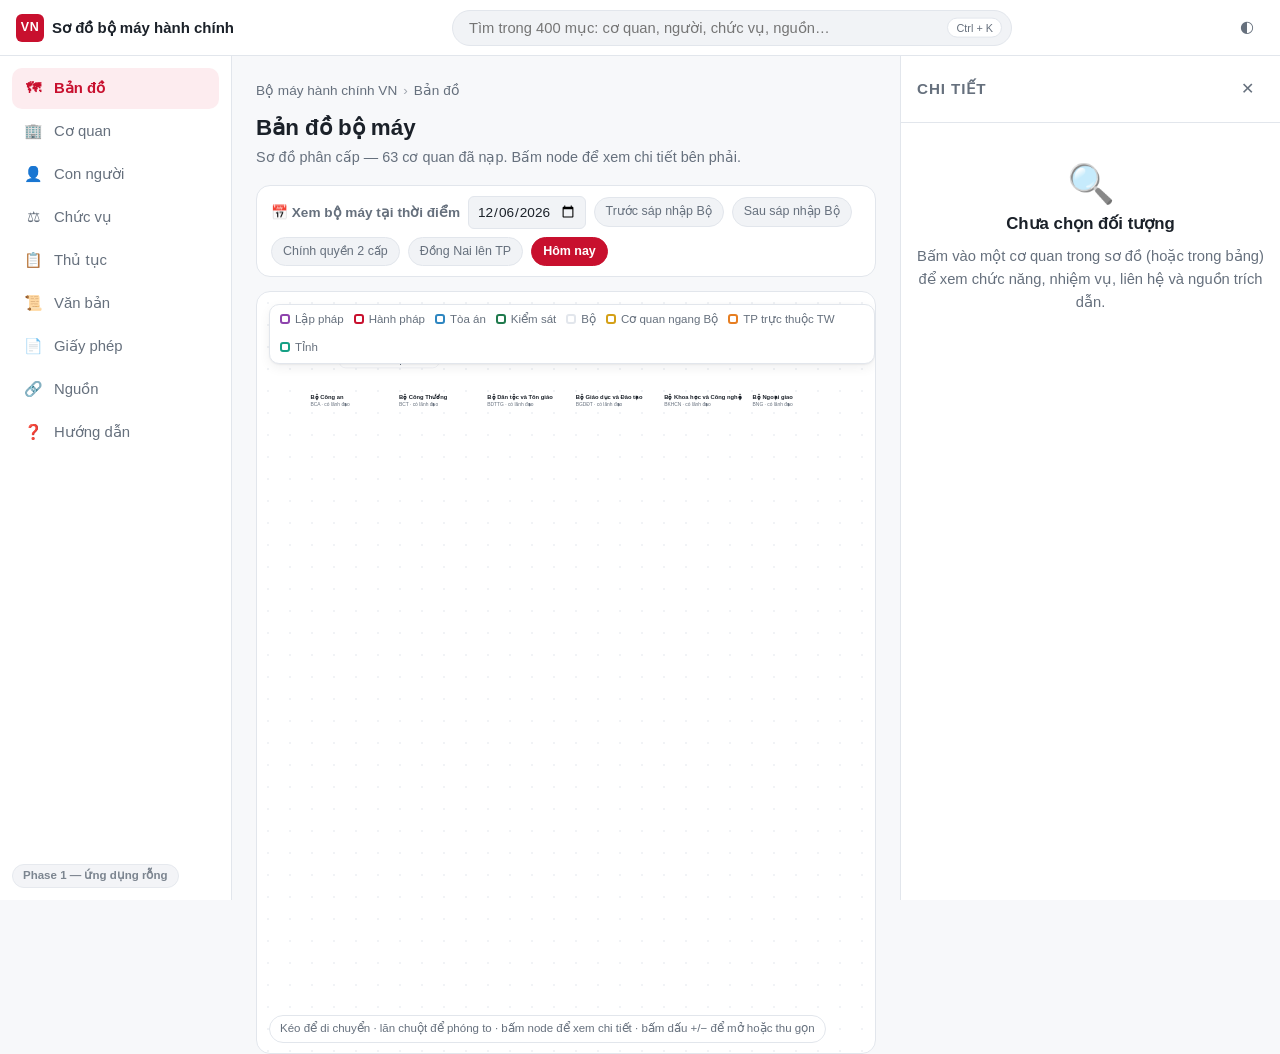
==== publish/bo-may-hanh-chinh-viet-nam.html @ 26a0232d "Sua loi async init() lam app khong chay tu Phase 5; them tools/build-single-file.py va ban xuat ban " ====
<!DOCTYPE html>
<html lang="vi" data-theme="light">
<head>
<meta charset="UTF-8">
<meta name="viewport" content="width=device-width, initial-scale=1">
<title>Bộ máy hành chính Việt Nam</title>
<meta name="description" content="giúp người xem hiểu cấu trúc và các đơn vị của bộ máy chính quyền Việt Nam">
<style>
/* css/main.css */
/* main.css — token, reset, typography */
:root{
  --c-bg:#f7f8fa; --c-surface:#ffffff; --c-surface-2:#f1f3f6;
  --c-border:#e2e6ec; --c-text:#1b2129; --c-text-muted:#66707d;
  --c-accent:#c8102e; --c-accent-soft:#fdecef; --c-gold:#d4a017;
  --c-ok:#1f7a4d; --c-warn:#b7791f; --c-err:#c0392b;
  --r-sm:6px; --r-md:10px; --r-lg:14px;
  --sp-1:4px; --sp-2:8px; --sp-3:12px; --sp-4:16px; --sp-5:24px; --sp-6:32px;
  --shadow:0 1px 2px rgba(16,24,40,.06),0 4px 12px rgba(16,24,40,.06);
  --font:"Segoe UI",Roboto,"Helvetica Neue",Arial,sans-serif;
  --h-header:56px; --w-nav:232px; --w-detail:380px;
}
[data-theme="dark"]{
  --c-bg:#11151a; --c-surface:#171c23; --c-surface-2:#1f262f;
  --c-border:#2a323d; --c-text:#e6eaf0; --c-text-muted:#93a0b0;
  --c-accent:#ff5a72; --c-accent-soft:#2a1a20;
  --shadow:0 1px 2px rgba(0,0,0,.4),0 4px 14px rgba(0,0,0,.35);
}
*,*::before,*::after{box-sizing:border-box}
html,body{height:100%}
body{margin:0;background:var(--c-bg);color:var(--c-text);font-family:var(--font);font-size:15px;line-height:1.55;-webkit-font-smoothing:antialiased}
h1,h2,h3,h4{margin:0 0 var(--sp-3);line-height:1.3;font-weight:650}
h1{font-size:1.4rem} h2{font-size:1.15rem} h3{font-size:1rem}
p{margin:0 0 var(--sp-3)}
a{color:var(--c-accent);text-decoration:none}
a:hover{text-decoration:underline}
button{font:inherit;color:inherit;cursor:pointer}
code,kbd{font-family:ui-monospace,"Cascadia Code",Consolas,monospace;font-size:.88em;background:var(--c-surface-2);padding:1px 5px;border-radius:var(--r-sm)}
:focus-visible{outline:2px solid var(--c-accent);outline-offset:2px}
::-webkit-scrollbar{width:10px;height:10px}
::-webkit-scrollbar-thumb{background:var(--c-border);border-radius:8px}

/* css/layout.css */
/* layout.css — khung 3 vùng */
#app-header{
  position:sticky;top:0;z-index:40;height:var(--h-header);
  display:flex;align-items:center;gap:var(--sp-3);padding:0 var(--sp-4);
  background:var(--c-surface);border-bottom:1px solid var(--c-border);
}
.brand{display:flex;align-items:center;gap:var(--sp-2);font-weight:700;white-space:nowrap}
.brand-mark{display:grid;place-items:center;width:28px;height:28px;border-radius:var(--r-sm);background:var(--c-accent);color:#fff;font-size:.78rem;letter-spacing:.5px}
.search-box{position:relative;flex:1;max-width:560px;margin:0 auto}
.search-box input{
  width:100%;height:36px;padding:0 64px 0 var(--sp-4);
  background:var(--c-surface-2);border:1px solid var(--c-border);border-radius:999px;
  color:var(--c-text);font:inherit;font-size:.92rem;
}
.search-box input:disabled{cursor:not-allowed;opacity:.75}
.search-hint{position:absolute;right:10px;top:50%;transform:translateY(-50%);font-size:.68rem;color:var(--c-text-muted);background:var(--c-surface);border:1px solid var(--c-border);border-radius:999px;padding:1px 8px}
#app-body{display:flex;min-height:calc(100vh - var(--h-header))}
#main-nav{
  width:var(--w-nav);flex:0 0 var(--w-nav);display:flex;flex-direction:column;gap:2px;
  padding:var(--sp-3);background:var(--c-surface);border-right:1px solid var(--c-border);
  position:sticky;top:var(--h-header);height:calc(100vh - var(--h-header));overflow:auto;
}
.nav-item{
  display:flex;align-items:center;gap:var(--sp-3);width:100%;padding:9px var(--sp-3);
  background:none;border:0;border-radius:var(--r-md);text-align:left;font-size:.93rem;color:var(--c-text-muted);
}
.nav-item:hover{background:var(--c-surface-2);color:var(--c-text)}
.nav-item.is-active{background:var(--c-accent-soft);color:var(--c-accent);font-weight:600}
.nav-ico{width:18px;text-align:center}
.nav-footer{margin-top:auto;padding-top:var(--sp-4)}
#app{flex:1;min-width:0;padding:var(--sp-5);display:flex;flex-direction:column}
.view-root{flex:1;min-height:0}
.detail-panel{
  width:var(--w-detail);flex:0 0 var(--w-detail);background:var(--c-surface);
  border-left:1px solid var(--c-border);position:sticky;top:var(--h-header);
  height:calc(100vh - var(--h-header));display:flex;flex-direction:column;
}
.panel-head{display:flex;align-items:center;justify-content:space-between;padding:var(--sp-4);border-bottom:1px solid var(--c-border)}
.panel-title{margin:0;font-size:.95rem;text-transform:uppercase;letter-spacing:.06em;color:var(--c-text-muted)}
.panel-body{flex:1;overflow:auto;padding:var(--sp-4)}
.detail-panel.is-hidden{display:none}

/* css/components.css */
/* components.css */
.icon-btn{display:grid;place-items:center;width:34px;height:34px;background:none;border:1px solid transparent;border-radius:var(--r-md);color:var(--c-text-muted);font-size:1rem}
.icon-btn:hover{background:var(--c-surface-2);color:var(--c-text)}
.breadcrumbs{min-height:20px;margin-bottom:var(--sp-3);font-size:.85rem;color:var(--c-text-muted)}
.breadcrumbs span+span::before{content:"›";margin:0 6px;opacity:.6}
.card{background:var(--c-surface);border:1px solid var(--c-border);border-radius:var(--r-lg);box-shadow:var(--shadow)}
.view-head{margin-bottom:var(--sp-4)}
.view-head h1{margin-bottom:4px}
.view-head .sub{color:var(--c-text-muted);font-size:.9rem;margin:0}
.empty-state{
  display:flex;flex-direction:column;align-items:center;justify-content:center;text-align:center;
  gap:var(--sp-2);min-height:340px;padding:var(--sp-6);
  background:var(--c-surface);border:1px dashed var(--c-border);border-radius:var(--r-lg);
}
.empty-ico{font-size:2.4rem;line-height:1;opacity:.75}
.empty-title{font-weight:650;font-size:1.05rem}
.empty-desc{max-width:52ch;color:var(--c-text-muted);font-size:.92rem;margin:0}
.empty-meta{margin-top:var(--sp-2);display:flex;gap:var(--sp-2);flex-wrap:wrap;justify-content:center}
.badge{display:inline-block;padding:2px 10px;border-radius:999px;font-size:.72rem;font-weight:600;border:1px solid var(--c-border);background:var(--c-surface-2);color:var(--c-text-muted)}
.badge-accent{background:var(--c-accent-soft);border-color:transparent;color:var(--c-accent)}
.badge-muted{opacity:.85}
.prose{max-width:76ch}
.prose h2{margin-top:var(--sp-5)}
.prose ul,.prose ol{margin:0 0 var(--sp-3);padding-left:1.25rem}
.prose li{margin-bottom:4px}
.toast-root{position:fixed;right:16px;bottom:16px;z-index:60;display:flex;flex-direction:column;gap:8px}
.toast{padding:10px 14px;background:var(--c-surface);border:1px solid var(--c-border);border-radius:var(--r-md);box-shadow:var(--shadow);font-size:.88rem}
#modal-root:empty{display:none}
.notice{padding:12px 16px;margin-bottom:16px;border-radius:var(--r-md);font-size:.9rem;border:1px solid var(--c-border);background:var(--c-surface)}
.notice-warn{border-color:var(--c-warn);background:var(--c-accent-soft)}
.table-wrap{overflow:auto}
.data-table{width:100%;border-collapse:collapse;font-size:.88rem}
.data-table th{position:sticky;top:0;background:var(--c-surface-2);text-align:left;font-weight:650;padding:10px 12px;border-bottom:1px solid var(--c-border);white-space:nowrap}
.data-table td{padding:10px 12px;border-bottom:1px solid var(--c-border);vertical-align:top}
.data-table tr:last-child td{border-bottom:0}
.data-table tr:hover td{background:var(--c-surface-2)}
.muted-note{color:var(--c-text-muted);font-size:.82rem}
.d-title{font-size:1.02rem;margin-bottom:8px}
.d-badges{display:flex;gap:6px;flex-wrap:wrap;margin-bottom:14px}
.panel-body h4{margin:18px 0 6px;font-size:.76rem;text-transform:uppercase;letter-spacing:.06em;color:var(--c-text-muted)}
.panel-body ul,.panel-body ol{margin:0;padding-left:1.15rem;font-size:.88rem}
.panel-body li{margin-bottom:5px}
.kv{display:flex;gap:10px;padding:5px 0;border-bottom:1px dashed var(--c-border);font-size:.86rem}
.kv .k{flex:0 0 92px;color:var(--c-text-muted)}
.kv .v{flex:1;word-break:break-word}
.src-list li{margin-bottom:9px}
.row-link{cursor:pointer}
.data-table tr.row-link:hover td{background:var(--c-accent-soft)}
.search-results{position:absolute;left:0;right:0;top:calc(100% + 8px);z-index:50;max-height:66vh;overflow:auto;
  background:var(--c-surface);border:1px solid var(--c-border);border-radius:var(--r-lg);box-shadow:var(--shadow);padding:6px}
.sr-group+.sr-group{border-top:1px solid var(--c-border);margin-top:6px;padding-top:6px}
.sr-head{padding:6px 12px 4px;font-size:.7rem;text-transform:uppercase;letter-spacing:.06em;color:var(--c-text-muted);font-weight:700}
.sr-item{display:flex;flex-direction:column;gap:1px;width:100%;padding:7px 12px;background:none;border:0;border-radius:var(--r-md);text-align:left}
.sr-item:hover,.sr-item:focus-visible{background:var(--c-accent-soft)}
.sr-label{font-size:.9rem;font-weight:600}
.sr-sub{font-size:.76rem;color:var(--c-text-muted)}
.sr-empty{padding:16px;font-size:.88rem;color:var(--c-text-muted)}
.panel-body strong[data-entity]{cursor:pointer;border-bottom:1px dotted var(--c-accent)}
.panel-body strong[data-entity]:hover{color:var(--c-accent)}
.wf{list-style:none;margin:0;padding:0;position:relative}
.wf-step{position:relative;padding:0 0 14px 26px;border-left:2px solid var(--c-border);margin-left:6px}
.wf-step:last-child{border-left-color:transparent;padding-bottom:0}
.wf-step::before{content:"";position:absolute;left:-7px;top:3px;width:12px;height:12px;border-radius:50%;
  background:var(--c-surface);border:2px solid var(--c-accent)}
.wf-name{font-weight:650;font-size:.9rem}
.wf-desc{font-size:.84rem;margin-top:3px}
.badge.rel-ok{background:#e6f4ec;border-color:#bfe0cd;color:#1f7a4d}
.badge.rel-mid{background:#fdf3e2;border-color:#f0dcb4;color:#b7791f}
.badge.rel-bad{background:#fdecef;border-color:#f6cdd5;color:#c0392b}
[data-theme="dark"] .badge.rel-ok{background:#14301f;border-color:#1f7a4d;color:#7fd3a6}
[data-theme="dark"] .badge.rel-mid{background:#332612;border-color:#b7791f;color:#e8c07d}
[data-theme="dark"] .badge.rel-bad{background:#331a1f;border-color:#c0392b;color:#f19aa7}
.timebar{display:flex;align-items:center;gap:8px;flex-wrap:wrap;padding:10px 14px;margin-bottom:14px;
  background:var(--c-surface);border:1px solid var(--c-border);border-radius:var(--r-lg);font-size:.85rem}
.timebar.is-past{border-color:var(--c-warn);background:var(--c-accent-soft)}
.tb-label{font-weight:650;color:var(--c-text-muted)}
.timebar input[type=date]{font:inherit;padding:4px 8px;border:1px solid var(--c-border);border-radius:var(--r-sm);
  background:var(--c-surface-2);color:var(--c-text)}
.tb-chip{padding:4px 11px;border:1px solid var(--c-border);border-radius:999px;background:var(--c-surface-2);font-size:.78rem;color:var(--c-text-muted)}
.tb-chip:hover{border-color:var(--c-accent);color:var(--c-accent)}
.tb-chip.is-on{background:var(--c-accent);border-color:var(--c-accent);color:#fff;font-weight:600}
.tb-warn{font-size:.78rem;color:var(--c-warn);font-weight:600}

/* css/graph.css */
/* graph.css — placeholder Phase 3 */
.graph-canvas{position:relative;width:100%;height:100%;min-height:420px;border-radius:var(--r-lg);
  background:var(--c-surface);border:1px solid var(--c-border);overflow:hidden}
.graph-canvas::before{content:"";position:absolute;inset:0;opacity:.5;
  background-image:radial-gradient(var(--c-border) 1px,transparent 1px);background-size:22px 22px}
.graph-toolbar{position:absolute;right:12px;top:12px;z-index:2;display:flex;gap:6px;
  padding:4px;background:var(--c-surface);border:1px solid var(--c-border);border-radius:var(--r-md);box-shadow:var(--shadow)}
.graph-node{position:absolute;padding:6px 12px;border-radius:999px;font-size:.8rem;
  background:var(--c-surface-2);border:1px solid var(--c-border);color:var(--c-text-muted)}
.graph-canvas{display:flex;flex-direction:column}
.graph-svg{position:absolute;inset:0;width:100%;height:100%;cursor:grab;touch-action:none}
.graph-svg.is-dragging{cursor:grabbing}
.graph-edge{fill:none;stroke:var(--c-border);stroke-width:1.6}
.graph-node-g{cursor:pointer}
.graph-node-g .node-box{fill:var(--c-surface);stroke:var(--c-border);stroke-width:1.4;filter:drop-shadow(0 1px 2px rgba(16,24,40,.08))}
.graph-node-g:hover .node-box{stroke:var(--c-accent)}
.graph-node-g.is-selected .node-box{stroke:var(--c-accent);stroke-width:2.4;fill:var(--c-accent-soft)}
.graph-node-g .node-label{font-size:12.5px;font-weight:650;fill:var(--c-text)}
.graph-node-g .node-sub{font-size:10.5px;fill:var(--c-text-muted)}
.graph-node-g .node-box{stroke-dasharray:none}
.n-legislature .node-box{border:0;stroke:#8e44ad}
.n-government .node-box{stroke:#c8102e}
.n-court .node-box{stroke:#2e86c1}
.n-procuracy .node-box{stroke:#1f7a4d}
.n-ministry .node-box{stroke:var(--c-border)}
.n-agency .node-box{stroke:#d4a017}
.node-toggle{cursor:pointer}
.node-toggle .toggle-bg{fill:var(--c-surface-2);stroke:var(--c-border)}
.node-toggle .toggle-tx{font-size:13px;fill:var(--c-text-muted)}
.graph-legend{position:absolute;left:12px;top:12px;z-index:2;display:flex;flex-wrap:wrap;gap:10px;padding:6px 10px;
  background:var(--c-surface);border:1px solid var(--c-border);border-radius:var(--r-md);font-size:.72rem;color:var(--c-text-muted);box-shadow:var(--shadow)}
.graph-legend i{display:inline-block;width:10px;height:10px;margin-right:5px;border-radius:3px;border:2px solid var(--c-border);vertical-align:-1px}
.graph-legend .n-legislature{border-color:#8e44ad}.graph-legend .n-government{border-color:#c8102e}
.graph-legend .n-court{border-color:#2e86c1}.graph-legend .n-procuracy{border-color:#1f7a4d}
.graph-legend .n-agency{border-color:#d4a017}
.graph-hint{position:absolute;left:12px;bottom:10px;z-index:2;font-size:.72rem;color:var(--c-text-muted);background:var(--c-surface);padding:4px 10px;border-radius:999px;border:1px solid var(--c-border)}
.graph-pager .pager-bg{fill:var(--c-surface);stroke:var(--c-border)}
.graph-pager .pager-label{font-size:11px;fill:var(--c-text-muted);font-weight:600}
.graph-pager .pager-btn{cursor:pointer}
.graph-pager .pager-btn text{font-size:15px;fill:var(--c-accent);font-weight:700}
.graph-pager .pager-hit{fill:transparent}
.graph-pager .pager-btn:hover .pager-hit{fill:var(--c-accent-soft)}
.graph-pager .pager-btn.is-disabled{cursor:default;opacity:.3}
.graph-pager .pager-btn.is-disabled:hover .pager-hit{fill:transparent}
.n-municipality .node-box{stroke:#e67e22}
.n-province .node-box{stroke:#16a085}
.graph-legend .n-municipality{border-color:#e67e22}
.graph-legend .n-province{border-color:#16a085}

/* css/responsive.css */
/* responsive.css */
@media (max-width:1180px){
  :root{--w-detail:320px}
}
@media (max-width:980px){
  #app-body{flex-direction:column}
  #main-nav{position:fixed;left:0;top:var(--h-header);height:calc(100vh - var(--h-header));z-index:35;
    transform:translateX(-100%);transition:transform .2s ease;box-shadow:var(--shadow)}
  #main-nav.is-open{transform:none}
  .detail-panel{position:static;width:100%;flex:1 1 auto;height:auto;border-left:0;border-top:1px solid var(--c-border)}
  #nav-toggle{display:grid}
}
@media (min-width:981px){ #nav-toggle{display:none} }
@media (max-width:640px){
  body{font-size:14px}
  #app{padding:var(--sp-4) var(--sp-4) var(--sp-5)}
  .brand-text{display:none}
  .search-hint{display:none}
}

</style>
</head>
<body>

<header id="app-header">
  <button id="nav-toggle" class="icon-btn" aria-label="Mở menu">☰</button>
  <div class="brand">
    <span class="brand-mark">VN</span>
    <span class="brand-text">Sơ đồ bộ máy hành chính</span>
  </div>
  <div class="search-box">
    <input id="global-search" type="search" placeholder="Tìm cơ quan, người, chức vụ, thủ tục, văn bản…" autocomplete="off" disabled>
    <span class="search-hint">Phase 5</span>
    <div id="search-results" class="search-results" hidden></div>
  </div>
  <button id="theme-toggle" class="icon-btn" aria-label="Đổi giao diện sáng/tối">◐</button>
</header>

<div id="app-body">

  <nav id="main-nav" aria-label="Điều hướng chính">
    <button class="nav-item is-active" data-view="map"><span class="nav-ico">🗺</span> Bản đồ</button>
    <button class="nav-item" data-view="organizations"><span class="nav-ico">🏢</span> Cơ quan</button>
    <button class="nav-item" data-view="people"><span class="nav-ico">👤</span> Con người</button>
    <button class="nav-item" data-view="positions"><span class="nav-ico">⚖</span> Chức vụ</button>
    <button class="nav-item" data-view="procedures"><span class="nav-ico">📋</span> Thủ tục</button>
    <button class="nav-item" data-view="documents"><span class="nav-ico">📜</span> Văn bản</button>
    <button class="nav-item" data-view="licenses"><span class="nav-ico">📄</span> Giấy phép</button>
    <button class="nav-item" data-view="sources"><span class="nav-ico">🔗</span> Nguồn</button>
    <button class="nav-item" data-view="help"><span class="nav-ico">❓</span> Hướng dẫn</button>
    <div class="nav-footer">
      <span class="badge badge-muted">Phase 1 — ứng dụng rỗng</span>
    </div>
  </nav>

  <main id="app">
    <div id="breadcrumbs" class="breadcrumbs"></div>
    <section id="view-root" class="view-root" aria-live="polite"></section>
  </main>

  <aside id="detail-panel" class="detail-panel is-empty">
    <div class="panel-head">
      <h2 class="panel-title">Chi tiết</h2>
      <button id="detail-close" class="icon-btn" aria-label="Đóng">✕</button>
    </div>
    <div id="detail-body" class="panel-body"></div>
  </aside>

</div>

<div id="modal-root"></div>
<div id="toast-root" class="toast-root"></div>


<div style="text-align:center;font-family:'Inter',sans-serif;font-size:0.7rem;color:var(--c-text-muted);padding:18px 10px 26px;letter-spacing:0.03em;">haphanhp — Tổng hợp · Tháng 9, 2026</div>
<script>
window.__VNADMIN_DATA__ = {"organizations":[{"id":"org-quochoi-vn","type":"legislature","name":{"vi":"Quốc hội nước Cộng hòa xã hội chủ nghĩa Việt Nam","en":""},"short_name":"Quốc hội","status":"active","jurisdiction":"national","parent_id":null,"contact":{"address":"Nhà Quốc hội, số 1 đường Độc Lập, phường Điện Biên (Ba Đình), Hà Nội","phone":[],"email":[],"website":["https://quochoi.vn"]},"leadership":[{"position_id":"position-chu-tich-quoc-hoi","person_id":"person-tran-thanh-man"}],"functions":["Cơ quan đại biểu cao nhất của Nhân dân, cơ quan quyền lực nhà nước cao nhất","Thực hiện quyền lập hiến, lập pháp","Quyết định các vấn đề quan trọng của đất nước","Giám sát tối cao hoạt động của Nhà nước"],"powers":[],"responsibilities":[],"units":[],"procedures":[],"documents":["doc-hien-phap-2013"],"source_ids":["source-001","source-006"],"effective_from":null,"effective_to":null,"last_verified":"2026-09-18","notes":"SĐT/email cấp toàn cơ quan CHƯA XÁC MINH — chỉ tìm được số của từng vụ/đơn vị (Vụ Thông tin 080.46528, Thư viện Quốc hội 080.41947...), không dùng làm liên hệ đại diện. ⚠️ Không dùng số 080.43162 / địa chỉ 16 Lê Hồng Phong (footer Báo Điện tử Chính phủ)."},{"id":"org-vpctn-vn","type":"agency","name":{"vi":"Văn phòng Chủ tịch nước","en":""},"short_name":"VPCTN","status":"active","jurisdiction":"national","parent_id":null,"contact":{"address":"Số 12 Ngô Quyền, phường Hoàn Kiếm, Hà Nội (khuôn viên Bắc Bộ Phủ; mặt còn lại là số 2 Lê Thạch)","phone":["080.43176"],"email":["vanphongctnvn@gmail.com"],"website":["https://vpctn.gov.vn","https://president.gov.vn"],"fax":"0437335256"},"leadership":[{"position_id":"position-chu-tich-nuoc","person_id":"person-luong-cuong"}],"functions":["Cơ quan giúp việc của Chủ tịch nước"],"powers":[],"responsibilities":[],"units":[],"procedures":[],"documents":[],"source_ids":["source-002","source-007","source-011","source-012"],"effective_from":null,"effective_to":null,"last_verified":"2026-09-18","notes":"Trụ sở hiện tại có hiệu lực từ 23/3/2026 theo Thông báo 270/TB-VPCTN; trước đó (đến 22/3/2026) tại 1A/1B Hoàng Hoa Thám, phường Ba Đình. Địa chỉ '2 Hùng Vương' từng xuất hiện là dữ liệu cũ/nhầm — không dùng. Email dùng domain @gmail.com nhưng được niêm yết chính chủ."},{"id":"org-chinhphu-vn","type":"government","name":{"vi":"Chính phủ nước Cộng hòa xã hội chủ nghĩa Việt Nam","en":""},"short_name":"Chính phủ","status":"active","jurisdiction":"national","parent_id":null,"contact":{"address":"Số 01 Hoàng Hoa Thám, Ba Đình, Hà Nội","phone":["080.43100","080.43569"],"email":["vpcp@chinhphu.vn"],"website":["https://chinhphu.vn"],"fax":"080.44130"},"leadership":[],"functions":["Cơ quan hành chính nhà nước cao nhất, thực hiện quyền hành pháp","Thống nhất quản lý kinh tế, văn hóa, xã hội, quốc phòng, an ninh, đối ngoại","Tổ chức thi hành Hiến pháp, luật, nghị quyết của Quốc hội"],"powers":[],"responsibilities":[],"units":[],"procedures":[],"documents":["doc-hien-phap-2013"],"source_ids":["source-003"],"effective_from":null,"effective_to":null,"last_verified":"2026-09-18","notes":"Chịu trách nhiệm trước Quốc hội. Thiết chế hợp hiến (Điều 94–96 Hiến pháp 2013) — KHÁC với 'Văn phòng Chính phủ' (org-vpcp-vn, cơ quan ngang Bộ), dù dùng chung địa chỉ/SĐT/email. Fax: 080.44130."},{"id":"org-tandtc-vn","type":"court","name":{"vi":"Tòa án nhân dân tối cao","en":""},"short_name":"TANDTC","status":"active","jurisdiction":"national","parent_id":null,"contact":{"address":"Số 01 Phạm Văn Bạch, phường Cầu Giấy, Hà Nội","phone":[],"email":[],"website":["https://toaan.gov.vn"]},"leadership":[{"position_id":"position-chanh-an-tandtc","person_id":"person-nguyen-van-quang"}],"functions":["Cơ quan xét xử cao nhất, thực hiện quyền tư pháp","Giám đốc thẩm, tái thẩm bản án/quyết định đã có hiệu lực của tòa án cấp dưới","Hướng dẫn áp dụng thống nhất pháp luật trong xét xử"],"powers":[],"responsibilities":[],"units":[],"procedures":[],"documents":[],"source_ids":["source-004","source-009"],"effective_from":null,"effective_to":null,"last_verified":"2026-09-18","notes":"Trụ sở chuyển đến từ 13/7/2026; trước đó tại 262 Đội Cấn, Ngọc Hà, Hà Nội. SĐT/email CHƯA XÁC MINH — toaan.gov.vn render bằng JavaScript, công cụ tra cứu tự động không đọc được."},{"id":"org-vksndtc-vn","type":"procuracy","name":{"vi":"Viện kiểm sát nhân dân tối cao","en":""},"short_name":"VKSNDTC","status":"active","jurisdiction":"national","parent_id":null,"contact":{"address":"Số 9 Phạm Văn Bạch, phường Cầu Giấy, Hà Nội","phone":["024.38255058"],"email":[],"website":["https://vksndtc.gov.vn"],"fax":"024.38255400"},"leadership":[{"position_id":"position-vien-truong-vksndtc","person_id":"person-nguyen-huy-tien"}],"functions":["Thực hành quyền công tố","Kiểm sát hoạt động tư pháp","Bảo đảm pháp luật được chấp hành nghiêm chỉnh, thống nhất trong điều tra, truy tố, xét xử, thi hành án"],"powers":[],"responsibilities":[],"units":[],"procedures":[],"documents":[],"source_ids":["source-005","source-010"],"effective_from":null,"effective_to":null,"last_verified":"2026-09-18","notes":"Không chuyển trụ sở — chỉ đổi tên phường (Yên Hòa, quận Cầu Giấy → phường Cầu Giấy) theo sáp nhập 2025. Email CHƯA XÁC MINH (2 lần tra tự động đều không xác nhận trực quan được trangtinvkstc@vks.gov.vn). Fax: 024.38255400."},{"id":"org-bo-quoc-phong","type":"ministry","name":{"vi":"Bộ Quốc phòng","en":""},"short_name":"BQP","status":"active","jurisdiction":"national","parent_id":"org-chinhphu-vn","contact":{"address":"Số 1 (một số nguồn ghi 1B) Nguyễn Tri Phương, Ba Đình, Hà Nội","phone":["069.553215"],"email":["info@mod.gov.vn"],"website":["https://mod.gov.vn"]},"leadership":[{"position_id":"position-bo-truong-bo-quoc-phong","person_id":"person-phan-van-giang"}],"functions":["Quản lý nhà nước về quốc phòng","Xây dựng nền quốc phòng toàn dân","Chỉ huy Quân đội nhân dân Việt Nam và dân quân tự vệ","Bảo vệ độc lập, chủ quyền, toàn vẹn lãnh thổ"],"powers":[],"responsibilities":[],"units":[],"procedures":[],"documents":[],"source_ids":["source-101","source-102"],"effective_from":null,"effective_to":null,"last_verified":"2026-09-18","notes":"Số nhà lệch nhẹ giữa 2 nguồn (1 vs 1B) — không phải xung đột nghiêm trọng. Alias website: bqp.vn, dichvucong.mod.gov.vn."},{"id":"org-bo-cong-an","type":"ministry","name":{"vi":"Bộ Công an","en":""},"short_name":"BCA","status":"active","jurisdiction":"national","parent_id":"org-chinhphu-vn","contact":{"address":"Số 96 Nguyễn Du, phường Cửa Nam, Hà Nội","phone":["069.233647"],"email":["bandoc@mps.gov.vn"],"website":["https://mps.gov.vn","https://bocongan.gov.vn"]},"leadership":[{"position_id":"position-bo-truong-bo-cong-an","person_id":"person-luong-tam-quang"}],"functions":["Quản lý nhà nước về an ninh quốc gia, trật tự an toàn xã hội","Đấu tranh phòng chống tội phạm","Quản lý xuất nhập cảnh, cư trú, phòng cháy chữa cháy"],"powers":[],"responsibilities":[],"units":[],"procedures":[],"documents":["doc-tt-12-2025-ttbca"],"source_ids":["source-103","source-104","source-105"],"effective_from":null,"effective_to":null,"last_verified":"2026-09-18","notes":"Trụ sở mới khánh thành 16/8/2025, thay trụ sở cũ 44 Yết Kiêu (chinhphu.vn chưa cập nhật). SĐT nguồn phụ ghi 069.2341165 — ưu tiên số chính chủ mps.gov.vn."},{"id":"org-bo-ngoai-giao","type":"ministry","name":{"vi":"Bộ Ngoại giao","en":""},"short_name":"BNG","status":"active","jurisdiction":"national","parent_id":"org-chinhphu-vn","contact":{"address":"Số 01 Tôn Thất Đàm, Ba Đình, Hà Nội","phone":["024.37992000"],"email":[],"website":["https://mofa.gov.vn"],"fax":"024.37992682"},"leadership":[{"position_id":"position-bo-truong-bo-ngoai-giao","person_id":"person-le-hoai-trung"}],"functions":["Quản lý nhà nước về đối ngoại, ngoại giao","Biên giới lãnh thổ, điều ước quốc tế","Công tác lãnh sự và bảo hộ công dân","Quản lý cơ quan đại diện Việt Nam ở nước ngoài"],"powers":[],"responsibilities":[],"units":[],"procedures":[],"documents":[],"source_ids":["source-106","source-107"],"effective_from":null,"effective_to":null,"last_verified":"2026-09-18","notes":"KHÔNG có email chung toàn cơ quan — chỉ có email bộ phận: bantinbaochi@mofa.gov.vn, banbientap@mofa.gov.vn, ttll.mfa@mofa.gov.vn."},{"id":"org-bo-noi-vu","type":"ministry","name":{"vi":"Bộ Nội vụ","en":""},"short_name":"BNV","status":"active","jurisdiction":"national","parent_id":"org-chinhphu-vn","contact":{"address":"Số 8 Tôn Thất Thuyết, phường Cầu Giấy, Hà Nội","phone":["024.62821016"],"email":[],"website":["https://moha.gov.vn"]},"leadership":[{"position_id":"position-bo-truong-bo-noi-vu","person_id":"person-nguyen-tien-hai"}],"functions":["Quản lý nhà nước về tổ chức hành chính, công vụ - công chức, chính quyền địa phương, thi đua khen thưởng","Từ 01/3/2025 nhận thêm lao động, việc làm, tiền lương, BHXH, người có công, bình đẳng giới (từ Bộ LĐ-TB&XH cũ, đã giải thể)"],"powers":[],"responsibilities":[],"units":[],"procedures":[],"documents":["doc-nq-176-2025-qh15"],"source_ids":["source-108","source-109","source-410"],"effective_from":"2025-03-01","effective_to":null,"last_verified":"2026-09-18","notes":"Tên phường lệch giữa 2 nguồn (Nam Từ Liêm vs Cầu Giấy) — nghi do đổi tên đơn vị hành chính 2025, chưa chốt 100%. Email websitemaster@moha.gov.vn là email quản trị website, KHÔNG phải liên hệ chung — không dùng."},{"id":"org-bo-tu-phap","type":"ministry","name":{"vi":"Bộ Tư pháp","en":""},"short_name":"BTP","status":"active","jurisdiction":"national","parent_id":"org-chinhphu-vn","contact":{"address":"Số 60 Trần Phú, Ba Đình, Hà Nội","phone":["024.62739321"],"email":[],"website":["https://moj.gov.vn"],"fax":"024.62739359"},"leadership":[{"position_id":"position-bo-truong-bo-tu-phap","person_id":"person-hoang-thanh-tung"}],"functions":["Quản lý nhà nước về xây dựng và thi hành pháp luật","Phổ biến, giáo dục pháp luật","Thi hành án dân sự","Hộ tịch, quốc tịch, luật sư, công chứng, đăng ký giao dịch bảo đảm, bồi thường nhà nước"],"powers":[],"responsibilities":[],"units":[],"procedures":[],"documents":["doc-nq-17-2026-qh16"],"source_ids":["source-110","source-111"],"effective_from":null,"effective_to":null,"last_verified":"2026-09-18","notes":"024.62739321 là tổng đài toàn cơ quan (Fax 024.62739359); 024.62739718 + banbientap@moj.gov.vn là của Ban Biên tập Cổng TTĐT, không phải liên hệ chung."},{"id":"org-bo-tai-chinh","type":"ministry","name":{"vi":"Bộ Tài chính","en":""},"short_name":"BTC","status":"active","jurisdiction":"national","parent_id":"org-chinhphu-vn","contact":{"address":"Số 28 Trần Hưng Đạo, quận Hoàn Kiếm, Hà Nội","phone":["024.22202828","024.22202888"],"email":["support@mof.gov.vn"],"website":["https://mof.gov.vn"],"fax":"024.22208091"},"leadership":[{"position_id":"position-bo-truong-bo-tai-chinh","person_id":"person-ngo-van-tuan"}],"functions":["Quản lý nhà nước về ngân sách, thuế - hải quan - kho bạc, nợ công, tài sản công","Chứng khoán, bảo hiểm, giá, kế toán - kiểm toán, thống kê","Từ 01/3/2025 nhận thêm chiến lược - kế hoạch phát triển KT-XH, đầu tư công, xúc tiến đầu tư (từ Bộ Kế hoạch và Đầu tư cũ, đã giải thể)"],"powers":[],"responsibilities":[],"units":[],"procedures":[],"documents":["doc-nq-176-2025-qh15"],"source_ids":["source-112","source-410"],"effective_from":"2025-03-01","effective_to":null,"last_verified":"2026-09-18","notes":"⚠️ Không dùng số 080.43162 / 16 Lê Hồng Phong (footer Báo Điện tử Chính phủ)."},{"id":"org-bo-cong-thuong","type":"ministry","name":{"vi":"Bộ Công Thương","en":""},"short_name":"BCT","status":"active","jurisdiction":"national","parent_id":"org-chinhphu-vn","contact":{"address":"Số 23 Ngô Quyền, phường Cửa Nam, Hà Nội","phone":["024.22202222"],"email":["VPB@moit.gov.vn"],"website":["https://moit.gov.vn"]},"leadership":[{"position_id":"position-bo-truong-bo-cong-thuong","person_id":"person-le-manh-hung"}],"functions":["Quản lý nhà nước về công nghiệp và thương mại","Năng lượng (điện, dầu khí, than, năng lượng tái tạo), hóa chất, an toàn công nghiệp","Xuất nhập khẩu, thương mại trong nước và thương mại điện tử","Quản lý cạnh tranh, phòng vệ thương mại, hội nhập kinh tế quốc tế"],"powers":[],"responsibilities":[],"units":[],"procedures":[],"documents":[],"source_ids":["source-113","source-114"],"effective_from":null,"effective_to":null,"last_verified":"2026-09-18","notes":"SĐT/email trên là của Văn phòng Bộ. 0243.936.6400 / BaoCT@moit.gov.vn là của Báo Công Thương (đơn vị sự nghiệp trực thuộc) — không nhầm."},{"id":"org-bo-nong-nghiep-moi-truong","type":"ministry","name":{"vi":"Bộ Nông nghiệp và Môi trường","en":""},"short_name":"BNNMT","status":"active","jurisdiction":"national","parent_id":"org-chinhphu-vn","contact":{"address":"Số 10 Tôn Thất Thuyết, phường Cầu Giấy, Hà Nội","phone":["024.37956868"],"email":["portal@mae.gov.vn"],"website":["https://mae.gov.vn"],"fax":"024.38359221"},"leadership":[{"position_id":"position-bo-truong-bo-nong-nghiep-va-moi-truong","person_id":"person-trinh-viet-hung"}],"functions":["Quản lý nhà nước về nông nghiệp, lâm nghiệp, diêm nghiệp, thủy sản, thủy lợi, phòng chống thiên tai, phát triển nông thôn","Đất đai, tài nguyên nước, khoáng sản - địa chất, môi trường, khí tượng thủy văn, biến đổi khí hậu, đo đạc - bản đồ, viễn thám, biển và hải đảo","Nhiệm vụ giảm nghèo (tiếp nhận từ Bộ LĐ-TB&XH cũ)"],"powers":[],"responsibilities":[],"units":[],"procedures":[],"documents":["doc-nq-176-2025-qh15"],"source_ids":["source-115","source-116","source-410"],"effective_from":"2025-03-01","effective_to":null,"last_verified":"2026-09-18","notes":"Hợp nhất Bộ NN&PTNT + Bộ TN&MT (01/3/2025). Điểm tiếp công dân 79 Nguyễn Chí Thanh, phường Giảng Võ KHÔNG phải trụ sở chính."},{"id":"org-bo-xay-dung","type":"ministry","name":{"vi":"Bộ Xây dựng","en":""},"short_name":"BXD","status":"active","jurisdiction":"national","parent_id":"org-chinhphu-vn","contact":{"address":"Số 80B Trần Hưng Đạo, phường Cửa Nam, Hà Nội","phone":[],"email":[],"website":["https://moc.gov.vn"]},"leadership":[{"position_id":"position-bo-truong-bo-xay-dung","person_id":"person-tran-hong-minh"}],"functions":["Quản lý nhà nước về xây dựng, vật liệu xây dựng, nhà ở và công sở, kiến trúc, quy hoạch xây dựng đô thị/nông thôn, hạ tầng kỹ thuật đô thị","Giao thông vận tải: đường bộ, đường sắt, đường thủy, hàng hải, hàng không (hợp nhất từ Bộ GTVT cũ, 01/3/2025)"],"powers":[],"responsibilities":[],"units":[],"procedures":[],"documents":["doc-nq-176-2025-qh15"],"source_ids":["source-117","source-410"],"effective_from":"2025-03-01","effective_to":null,"last_verified":"2026-09-18","notes":"SĐT/email toàn cơ quan CHƯA XÁC MINH — chỉ có số Cổng TTĐT (024.38224464 / 024.39760271) và tinbai@moc.gov.vn, không chắc là kênh chung. Trụ sở duy nhất từ 2/2026 sau khi bàn giao 37 Lê Đại Hành cho Bộ Công an."},{"id":"org-bo-vhttdl","type":"ministry","name":{"vi":"Bộ Văn hóa, Thể thao và Du lịch","en":""},"short_name":"BVHTTDL","status":"active","jurisdiction":"national","parent_id":"org-chinhphu-vn","contact":{"address":"Số 51 Ngô Quyền, phường Cửa Nam, Hà Nội","phone":[],"email":["bovanhoathethaodulich@chinhphu.vn"],"website":["https://bvhttdl.gov.vn"]},"leadership":[{"position_id":"position-bo-truong-bo-van-hoa-the-thao-va-du-lich","person_id":"person-lam-thi-phuong-thanh"}],"functions":["Quản lý nhà nước về văn hóa, gia đình, thể dục - thể thao, du lịch","Báo chí, phát thanh - truyền hình, xuất bản - in - phát hành, thông tin điện tử, thông tin cơ sở, thông tin đối ngoại (tiếp nhận từ Bộ TT&TT cũ, giải thể 01/3/2025)"],"powers":[],"responsibilities":[],"units":[],"procedures":[],"documents":["doc-nq-176-2025-qh15"],"source_ids":["source-118","source-119","source-410"],"effective_from":"2025-03-01","effective_to":null,"last_verified":"2026-09-18","notes":"SĐT tổng đài toàn cơ quan CHƯA XÁC MINH — số 0243.9745845 là của Ban Biên tập Cổng TTĐT, đặt ở địa chỉ khác. Website song song: mocst.gov.vn."},{"id":"org-bo-khcn","type":"ministry","name":{"vi":"Bộ Khoa học và Công nghệ","en":""},"short_name":"BKHCN","status":"active","jurisdiction":"national","parent_id":"org-chinhphu-vn","contact":{"address":"Số 18 Nguyễn Du, phường Cửa Nam, Hà Nội","phone":["024.39437097"],"email":["stc@mst.gov.vn"],"website":["https://mst.gov.vn"]},"leadership":[{"position_id":"position-bo-truong-bo-khoa-hoc-va-cong-nghe","person_id":"person-vu-hai-quan"}],"functions":["Quản lý nhà nước về nghiên cứu khoa học, công nghệ, đổi mới sáng tạo, công nghệ chiến lược","Sở hữu trí tuệ; tiêu chuẩn đo lường chất lượng","Năng lượng nguyên tử, an toàn bức xạ hạt nhân","Bưu chính, viễn thông, tần số vô tuyến điện; công nghiệp công nghệ số, chuyển đổi số quốc gia"],"powers":[],"responsibilities":[],"units":[],"procedures":[],"documents":["doc-nq-176-2025-qh15"],"source_ids":["source-120","source-121","source-410"],"effective_from":"2025-03-01","effective_to":null,"last_verified":"2026-09-18","notes":"Hợp nhất phần lớn Bộ TT&TT cũ từ 01/3/2025. Website cũ most.gov.vn đã lỗi thời. chinhphu.vn có bản cache cũ ghi 113 Trần Duy Hưng — không dùng."},{"id":"org-bo-gddt","type":"ministry","name":{"vi":"Bộ Giáo dục và Đào tạo","en":""},"short_name":"BGDĐT","status":"active","jurisdiction":"national","parent_id":"org-chinhphu-vn","contact":{"address":"Số 35 Đại Cồ Việt, phường Bạch Mai, Hà Nội","phone":["024.38695144"],"email":["bogddt@moet.gov.vn"],"website":["https://moet.gov.vn"]},"leadership":[{"position_id":"position-bo-truong-bo-giao-duc-va-dao-tao","person_id":"person-hoang-minh-son"}],"functions":["Quản lý nhà nước về giáo dục mầm non, phổ thông, đại học, giáo dục thường xuyên","Chương trình, sách giáo khoa","Thi cử, cấp phát văn bằng chứng chỉ","Phát triển đội ngũ nhà giáo"],"powers":[],"responsibilities":[],"units":[],"procedures":[],"documents":[],"source_ids":["source-122","source-123"],"effective_from":null,"effective_to":null,"last_verified":"2026-09-18","notes":""},{"id":"org-bo-y-te","type":"ministry","name":{"vi":"Bộ Y tế","en":""},"short_name":"BYT","status":"active","jurisdiction":"national","parent_id":"org-chinhphu-vn","contact":{"address":"Số 138A Giảng Võ, phường Giảng Võ, Hà Nội","phone":[],"email":[],"website":["https://moh.gov.vn"]},"leadership":[{"position_id":"position-bo-truong-bo-y-te","person_id":"person-dao-hong-lan"}],"functions":["Quản lý nhà nước về y tế dự phòng, khám chữa bệnh","Dược, mỹ phẩm, an toàn thực phẩm","Bảo hiểm y tế, dân số"],"powers":[],"responsibilities":[],"units":[],"procedures":[],"documents":[],"source_ids":["source-124"],"effective_from":null,"effective_to":null,"last_verified":"2026-09-18","notes":"SĐT CHƯA XÁC MINH — 2 số khác nhau từ cùng nguồn chinhphu.vn ở 2 thời điểm (0246.273.2.140 và 0246.273.2.273), chưa phân xử, không tự chọn. Email banbientap@moh.gov.vn có thể chỉ là Ban Biên tập."},{"id":"org-bo-dan-toc-ton-giao","type":"ministry","name":{"vi":"Bộ Dân tộc và Tôn giáo","en":""},"short_name":"BDTTG","status":"active","jurisdiction":"national","parent_id":"org-chinhphu-vn","contact":{"address":"Số 349 phố Đội Cấn, phường Ngọc Hà, Hà Nội","phone":["024.37332092"],"email":["bdttg@moera.gov.vn"],"website":["https://bdttg.gov.vn"]},"leadership":[{"position_id":"position-bo-truong-bo-dan-toc-va-ton-giao","person_id":"person-nguyen-dinh-khang"}],"functions":["Quản lý nhà nước về công tác dân tộc (chính sách dân tộc thiểu số, miền núi)","Quản lý nhà nước về tín ngưỡng, tôn giáo trong cả nước"],"powers":[],"responsibilities":[],"units":[],"procedures":[],"documents":["doc-nd-41-2025-ndcp","doc-nq-176-2025-qh15"],"source_ids":["source-125","source-410"],"effective_from":"2025-03-01","effective_to":null,"last_verified":"2026-09-18","notes":"Thành lập 01/3/2025 trên cơ sở nâng cấp Ủy ban Dân tộc + nhận chức năng quản lý tôn giáo từ Bộ Nội vụ (Nghị định 41/2025/NĐ-CP). Domain email (moera.gov.vn) khác domain website (bdttg.gov.vn) — không phải lỗi tra cứu."},{"id":"org-nhnn","type":"ministry_level_agency","name":{"vi":"Ngân hàng Nhà nước Việt Nam","en":""},"short_name":"NHNN","status":"active","jurisdiction":"national","parent_id":"org-chinhphu-vn","contact":{"address":"Số 49 Lý Thái Tổ, Hoàn Kiếm, Hà Nội","phone":["024.32669435"],"email":["thuongtrucweb@sbv.gov.vn"],"website":["https://sbv.gov.vn"]},"leadership":[{"position_id":"position-thong-doc-ngan-hang-nha-nuoc-viet-nam","person_id":"person-pham-duc-an"}],"functions":["Cơ quan ngang Bộ, Ngân hàng Trung ương của Việt Nam","Quản lý nhà nước về tiền tệ, hoạt động ngân hàng, ngoại hối","Phát hành tiền; điều hành chính sách tiền tệ quốc gia"],"powers":[],"responsibilities":[],"units":[],"procedures":[],"documents":[],"source_ids":["source-126","source-127"],"effective_from":null,"effective_to":null,"last_verified":"2026-09-18","notes":""},{"id":"org-thanh-tra-cp","type":"ministry_level_agency","name":{"vi":"Thanh tra Chính phủ","en":""},"short_name":"TTCP","status":"active","jurisdiction":"national","parent_id":"org-chinhphu-vn","contact":{"address":"Số 20 đường Hoàng Quán Chi, phường Cầu Giấy, Hà Nội","phone":["024.38333976"],"email":["ttcp@thanhtra.gov.vn"],"website":["https://thanhtra.gov.vn"]},"leadership":[{"position_id":"position-tong-thanh-tra-chinh-phu","person_id":"person-nguyen-quoc-doan"}],"functions":["Cơ quan ngang Bộ giúp Chính phủ quản lý nhà nước về công tác thanh tra","Tiếp công dân, giải quyết khiếu nại, tố cáo","Phòng, chống tham nhũng, tiêu cực trong cả nước"],"powers":[],"responsibilities":[],"units":[],"procedures":[],"documents":[],"source_ids":["source-128"],"effective_from":null,"effective_to":null,"last_verified":"2026-09-18","notes":""},{"id":"org-vpcp","type":"ministry_level_agency","name":{"vi":"Văn phòng Chính phủ","en":""},"short_name":"VPCP","status":"active","jurisdiction":"national","parent_id":"org-chinhphu-vn","contact":{"address":"Số 01 Hoàng Hoa Thám, Ba Đình, Hà Nội","phone":["080.43100","080.43569"],"email":["vpcp@chinhphu.vn"],"website":["https://vpcp.chinhphu.vn"]},"leadership":[{"position_id":"position-bo-truong-chu-nhiem-van-phong-chinh-phu","person_id":"person-dang-xuan-phong"}],"functions":["Cơ quan ngang Bộ, bộ máy giúp việc của Chính phủ và Thủ tướng Chính phủ","Tham mưu tổng hợp, điều phối hoạt động của Chính phủ","Theo dõi, đôn đốc thực hiện chương trình công tác","Bảo đảm thông tin phục vụ chỉ đạo, điều hành"],"powers":[],"responsibilities":[],"units":[],"procedures":[],"documents":[],"source_ids":["source-129"],"effective_from":null,"effective_to":null,"last_verified":"2026-09-18","notes":"⚠️ KHÁC entity với 'Chính phủ Việt Nam' (org-chinhphu-vn): VPCP là cơ quan ngang Bộ giúp việc, dùng chung trụ sở/SĐT/email — trùng thông tin liên hệ là hợp lý, không gộp 2 node."},{"id":"org-tp-ha-noi","type":"municipality","name":{"vi":"Thành phố Hà Nội","en":""},"short_name":"Hà Nội","status":"active","jurisdiction":"provincial","parent_id":"org-chinhphu-vn","contact":{"address":"Số 79 Đinh Tiên Hoàng, Hoàn Kiếm, Hà Nội","phone":["024.38253536"],"email":["vanthu@hanoi.gov.vn"],"website":["https://hanoi.gov.vn"],"fax":"024.38243126"},"leadership":[{"position_id":"position-chu-tich-ubnd-thanh-pho-ha-noi","person_id":"person-vu-dai-thang"},{"position_id":"position-bi-thu-thanh-uy-ha-noi","person_id":"person-tran-duc-thang"}],"functions":["Ủy ban nhân dân cấp tỉnh — cơ quan hành chính nhà nước ở địa phương","Tổ chức thi hành Hiến pháp, pháp luật và nghị quyết của HĐND cùng cấp trên địa bàn","Quản lý nhà nước các lĩnh vực kinh tế - xã hội, quốc phòng - an ninh tại địa phương","Chỉ đạo, kiểm tra hoạt động của chính quyền cấp xã/phường/đặc khu trực thuộc"],"powers":[],"responsibilities":[],"units":[],"procedures":[],"documents":[],"source_ids":["source-201","source-202"],"effective_from":"2025-07-01","effective_to":null,"last_verified":"2026-09-18","notes":"Bí thư Thành ủy: Trần Đức Thắng (chưa nạp thành entity riêng). Chủ tịch UBND bầu 28/11, nhiệm kỳ 2026–2031."},{"id":"org-tp-hue","type":"municipality","name":{"vi":"Thành phố Huế","en":""},"short_name":"Huế","status":"active","jurisdiction":"provincial","parent_id":"org-chinhphu-vn","contact":{"address":"Số 16 Lê Lợi, phường Thuận Hóa, TP Huế","phone":["0234.3822584"],"email":[],"website":["https://hue.gov.vn"],"fax":"0234.3822803"},"leadership":[{"position_id":"position-chu-tich-ubnd-thanh-pho-hue","person_id":"person-le-tri-thanh"},{"position_id":"position-bi-thu-thanh-uy-hue","person_id":"person-nguyen-dinh-trung"}],"functions":["Ủy ban nhân dân cấp tỉnh — cơ quan hành chính nhà nước ở địa phương","Tổ chức thi hành Hiến pháp, pháp luật và nghị quyết của HĐND cùng cấp trên địa bàn","Quản lý nhà nước các lĩnh vực kinh tế - xã hội, quốc phòng - an ninh tại địa phương","Chỉ đạo, kiểm tra hoạt động của chính quyền cấp xã/phường/đặc khu trực thuộc"],"powers":[],"responsibilities":[],"units":[],"procedures":[],"documents":[],"source_ids":["source-203","source-204"],"effective_from":"2025-07-01","effective_to":null,"last_verified":"2026-09-18","notes":"Bầu 26/7/2026, thay ông Nguyễn Khắc Toàn — chinhphu.vn còn ghi tên cũ. Bí thư Thành ủy: Nguyễn Đình Trung. Email chưa xác minh."},{"id":"org-tinh-cao-bang","type":"province","name":{"vi":"Tỉnh Cao Bằng","en":""},"short_name":"Cao Bằng","status":"active","jurisdiction":"provincial","parent_id":"org-chinhphu-vn","contact":{"address":"Khu đô thị mới, phường Đề Thám, TP Cao Bằng","phone":["0206.3852139"],"email":["portal@caobang.gov.vn"],"website":["https://caobang.gov.vn"],"fax":"0206.3852866"},"leadership":[{"position_id":"position-chu-tich-ubnd-tinh-cao-bang","person_id":"person-le-hai-hoa"},{"position_id":"position-bi-thu-tinh-uy-cao-bang","person_id":"person-phan-thang-an"}],"functions":["Ủy ban nhân dân cấp tỉnh — cơ quan hành chính nhà nước ở địa phương","Tổ chức thi hành Hiến pháp, pháp luật và nghị quyết của HĐND cùng cấp trên địa bàn","Quản lý nhà nước các lĩnh vực kinh tế - xã hội, quốc phòng - an ninh tại địa phương","Chỉ đạo, kiểm tra hoạt động của chính quyền cấp xã/phường/đặc khu trực thuộc"],"powers":[],"responsibilities":[],"units":[],"procedures":[],"documents":[],"source_ids":["source-205"],"effective_from":"2025-07-01","effective_to":null,"last_verified":"2026-09-18","notes":"Bí thư Tỉnh ủy chưa xác minh."},{"id":"org-tinh-dien-bien","type":"province","name":{"vi":"Tỉnh Điện Biên","en":""},"short_name":"Điện Biên","status":"active","jurisdiction":"provincial","parent_id":"org-chinhphu-vn","contact":{"address":"Số 851 đường Võ Nguyên Giáp, phường Điện Biên Phủ","phone":["0215.3827726"],"email":["vpubnd@dienbien.gov.vn"],"website":["https://dienbien.gov.vn"],"fax":"0215.3825076"},"leadership":[{"position_id":"position-chu-tich-ubnd-tinh-dien-bien","person_id":"person-le-van-luong"},{"position_id":"position-bi-thu-tinh-uy-dien-bien","person_id":"person-tran-tien-dung"}],"functions":["Ủy ban nhân dân cấp tỉnh — cơ quan hành chính nhà nước ở địa phương","Tổ chức thi hành Hiến pháp, pháp luật và nghị quyết của HĐND cùng cấp trên địa bàn","Quản lý nhà nước các lĩnh vực kinh tế - xã hội, quốc phòng - an ninh tại địa phương","Chỉ đạo, kiểm tra hoạt động của chính quyền cấp xã/phường/đặc khu trực thuộc"],"powers":[],"responsibilities":[],"units":[],"procedures":[],"documents":[],"source_ids":["source-206"],"effective_from":"2025-07-01","effective_to":null,"last_verified":"2026-09-18","notes":"Bí thư Tỉnh ủy chưa xác minh."},{"id":"org-tinh-ha-tinh","type":"province","name":{"vi":"Tỉnh Hà Tĩnh","en":""},"short_name":"Hà Tĩnh","status":"active","jurisdiction":"provincial","parent_id":"org-chinhphu-vn","contact":{"address":"Số 19 đường Nguyễn Tất Thành, phường Thành Sen","phone":["02393.857717"],"email":["ubhatinh@hatinh.gov.vn"],"website":["https://hatinh.gov.vn"],"fax":"02393.856141"},"leadership":[{"position_id":"position-chu-tich-ubnd-tinh-ha-tinh","person_id":"person-phan-thien-dinh"},{"position_id":"position-bi-thu-tinh-uy-ha-tinh","person_id":"person-nguyen-duy-lam"}],"functions":["Ủy ban nhân dân cấp tỉnh — cơ quan hành chính nhà nước ở địa phương","Tổ chức thi hành Hiến pháp, pháp luật và nghị quyết của HĐND cùng cấp trên địa bàn","Quản lý nhà nước các lĩnh vực kinh tế - xã hội, quốc phòng - an ninh tại địa phương","Chỉ đạo, kiểm tra hoạt động của chính quyền cấp xã/phường/đặc khu trực thuộc"],"powers":[],"responsibilities":[],"units":[],"procedures":[],"documents":[],"source_ids":["source-207"],"effective_from":"2025-07-01","effective_to":null,"last_verified":"2026-09-18","notes":"Điều động từ Chủ tịch UBND TP Huế sang, 18/11/2025. Bí thư Tỉnh ủy chưa xác minh."},{"id":"org-tinh-lai-chau","type":"province","name":{"vi":"Tỉnh Lai Châu","en":""},"short_name":"Lai Châu","status":"active","jurisdiction":"provincial","parent_id":"org-chinhphu-vn","contact":{"address":"Nhà B, Trung tâm Hành chính, Đại lộ Lê Lợi, phường Tân Phong","phone":["0213.3876337"],"email":["laichau@chinhphu.vn"],"website":["https://laichau.gov.vn"],"fax":"0213.3876356"},"leadership":[{"position_id":"position-chu-tich-ubnd-tinh-lai-chau","person_id":"person-ha-quang-trung"},{"position_id":"position-bi-thu-tinh-uy-lai-chau","person_id":"person-le-minh-ngan"}],"functions":["Ủy ban nhân dân cấp tỉnh — cơ quan hành chính nhà nước ở địa phương","Tổ chức thi hành Hiến pháp, pháp luật và nghị quyết của HĐND cùng cấp trên địa bàn","Quản lý nhà nước các lĩnh vực kinh tế - xã hội, quốc phòng - an ninh tại địa phương","Chỉ đạo, kiểm tra hoạt động của chính quyền cấp xã/phường/đặc khu trực thuộc"],"powers":[],"responsibilities":[],"units":[],"procedures":[],"documents":[],"source_ids":["source-208"],"effective_from":"2025-07-01","effective_to":null,"last_verified":"2026-09-18","notes":"Bí thư Tỉnh ủy chưa xác minh."},{"id":"org-tinh-lang-son","type":"province","name":{"vi":"Tỉnh Lạng Sơn","en":""},"short_name":"Lạng Sơn","status":"active","jurisdiction":"provincial","parent_id":"org-chinhphu-vn","contact":{"address":"Số 2 đường Hùng Vương, phường Lương Văn Tri","phone":["0205.3814302"],"email":["ubndls@langson.gov.vn"],"website":["https://langson.gov.vn"],"fax":"0205.3812336"},"leadership":[{"position_id":"position-chu-tich-ubnd-tinh-lang-son","person_id":"person-nguyen-canh-toan"},{"position_id":"position-bi-thu-tinh-uy-lang-son","person_id":"person-hoang-quoc-khanh"}],"functions":["Ủy ban nhân dân cấp tỉnh — cơ quan hành chính nhà nước ở địa phương","Tổ chức thi hành Hiến pháp, pháp luật và nghị quyết của HĐND cùng cấp trên địa bàn","Quản lý nhà nước các lĩnh vực kinh tế - xã hội, quốc phòng - an ninh tại địa phương","Chỉ đạo, kiểm tra hoạt động của chính quyền cấp xã/phường/đặc khu trực thuộc"],"powers":[],"responsibilities":[],"units":[],"procedures":[],"documents":[],"source_ids":["source-209"],"effective_from":"2025-07-01","effective_to":null,"last_verified":"2026-09-18","notes":"Bí thư Tỉnh ủy chưa xác minh."},{"id":"org-tinh-nghe-an","type":"province","name":{"vi":"Tỉnh Nghệ An","en":""},"short_name":"Nghệ An","status":"active","jurisdiction":"provincial","parent_id":"org-chinhphu-vn","contact":{"address":"Số 3 đường Trường Thi, phường Trường Vinh","phone":["0238.3844522"],"email":["banbientap@nghean.gov.vn"],"website":["https://nghean.gov.vn"],"fax":"0238.3843049"},"leadership":[{"position_id":"position-chu-tich-ubnd-tinh-nghe-an","person_id":"person-vo-trong-hai"},{"position_id":"position-bi-thu-tinh-uy-nghe-an","person_id":"person-nguyen-khac-than"}],"functions":["Ủy ban nhân dân cấp tỉnh — cơ quan hành chính nhà nước ở địa phương","Tổ chức thi hành Hiến pháp, pháp luật và nghị quyết của HĐND cùng cấp trên địa bàn","Quản lý nhà nước các lĩnh vực kinh tế - xã hội, quốc phòng - an ninh tại địa phương","Chỉ đạo, kiểm tra hoạt động của chính quyền cấp xã/phường/đặc khu trực thuộc"],"powers":[],"responsibilities":[],"units":[],"procedures":[],"documents":[],"source_ids":["source-210"],"effective_from":"2025-07-01","effective_to":null,"last_verified":"2026-09-18","notes":"Bí thư Tỉnh ủy chưa xác minh."},{"id":"org-tinh-quang-ninh","type":"province","name":{"vi":"Tỉnh Quảng Ninh","en":""},"short_name":"Quảng Ninh","status":"active","jurisdiction":"provincial","parent_id":"org-chinhphu-vn","contact":{"address":"Phường Hồng Hà, TP Hạ Long","phone":["0203.3835852"],"email":["vpubnd@quangninh.gov.vn"],"website":["https://quangninh.gov.vn"],"fax":"0203.3835353"},"leadership":[{"position_id":"position-chu-tich-ubnd-tinh-quang-ninh","person_id":"person-bui-van-khang"},{"position_id":"position-bi-thu-tinh-uy-quang-ninh","person_id":"person-quan-minh-cuong"}],"functions":["Ủy ban nhân dân cấp tỉnh — cơ quan hành chính nhà nước ở địa phương","Tổ chức thi hành Hiến pháp, pháp luật và nghị quyết của HĐND cùng cấp trên địa bàn","Quản lý nhà nước các lĩnh vực kinh tế - xã hội, quốc phòng - an ninh tại địa phương","Chỉ đạo, kiểm tra hoạt động của chính quyền cấp xã/phường/đặc khu trực thuộc"],"powers":[],"responsibilities":[],"units":[],"procedures":[],"documents":[],"source_ids":["source-211"],"effective_from":"2025-07-01","effective_to":null,"last_verified":"2026-09-18","notes":"⚠️ Một bản cache chinhphu.vn (city=3685) ghi nhầm 'Thành phố Quảng Ninh' — SAI, đây vẫn là TỈNH (không sáp nhập)."},{"id":"org-tinh-thanh-hoa","type":"province","name":{"vi":"Tỉnh Thanh Hóa","en":""},"short_name":"Thanh Hóa","status":"active","jurisdiction":"provincial","parent_id":"org-chinhphu-vn","contact":{"address":"Số 35 Đại lộ Lê Lợi, phường Hạc Thành","phone":["0237.3852246"],"email":["vanphongub@thanhhoa.gov.vn"],"website":["https://thanhhoa.gov.vn"],"fax":"0237.3851255"},"leadership":[{"position_id":"position-chu-tich-ubnd-tinh-thanh-hoa","person_id":"person-to-anh-dung"},{"position_id":"position-bi-thu-tinh-uy-thanh-hoa","person_id":"person-le-duc-thai"}],"functions":["Ủy ban nhân dân cấp tỉnh — cơ quan hành chính nhà nước ở địa phương","Tổ chức thi hành Hiến pháp, pháp luật và nghị quyết của HĐND cùng cấp trên địa bàn","Quản lý nhà nước các lĩnh vực kinh tế - xã hội, quốc phòng - an ninh tại địa phương","Chỉ đạo, kiểm tra hoạt động của chính quyền cấp xã/phường/đặc khu trực thuộc"],"powers":[],"responsibilities":[],"units":[],"procedures":[],"documents":[],"source_ids":["source-212","source-213"],"effective_from":"2025-07-01","effective_to":null,"last_verified":"2026-09-18","notes":"Thiếu tướng, bầu 27/7/2026 thay ông Nguyễn Hoài Anh. Phó Bí thư Thường trực kiêm CT HĐND: Nguyễn Hồng Phong; Bí thư Tỉnh ủy chưa xác minh."},{"id":"org-tinh-son-la","type":"province","name":{"vi":"Tỉnh Sơn La","en":""},"short_name":"Sơn La","status":"active","jurisdiction":"provincial","parent_id":"org-chinhphu-vn","contact":{"address":"Khu quảng trường Tây Bắc, phường Chiềng Cơi","phone":["0212.3852010"],"email":["ubnd@sonla.gov.vn"],"website":["https://sonla.gov.vn"],"fax":"0212.3852028"},"leadership":[{"position_id":"position-chu-tich-ubnd-tinh-son-la","person_id":"person-nguyen-dinh-viet"},{"position_id":"position-bi-thu-tinh-uy-son-la","person_id":"person-hoang-van-nghiem"}],"functions":["Ủy ban nhân dân cấp tỉnh — cơ quan hành chính nhà nước ở địa phương","Tổ chức thi hành Hiến pháp, pháp luật và nghị quyết của HĐND cùng cấp trên địa bàn","Quản lý nhà nước các lĩnh vực kinh tế - xã hội, quốc phòng - an ninh tại địa phương","Chỉ đạo, kiểm tra hoạt động của chính quyền cấp xã/phường/đặc khu trực thuộc"],"powers":[],"responsibilities":[],"units":[],"procedures":[],"documents":[],"source_ids":["source-214"],"effective_from":"2025-07-01","effective_to":null,"last_verified":"2026-09-18","notes":"Bí thư Tỉnh ủy chưa xác minh."},{"id":"org-tinh-tuyen-quang","type":"province","name":{"vi":"Tỉnh Tuyên Quang","en":""},"short_name":"Tuyên Quang","status":"active","jurisdiction":"provincial","parent_id":"org-chinhphu-vn","contact":{"address":"Số 160 đường Trần Hưng Đạo, phường Minh Xuân","phone":["0207.3822484"],"email":["tuyenquang@chinhphu.vn"],"website":["https://tuyenquang.gov.vn"],"fax":"0207.3822897"},"leadership":[{"position_id":"position-chu-tich-ubnd-tinh-tuyen-quang","person_id":"person-phan-huy-ngoc"},{"position_id":"position-bi-thu-tinh-uy-tuyen-quang","person_id":"person-hau-a-lenh"}],"functions":["Ủy ban nhân dân cấp tỉnh — cơ quan hành chính nhà nước ở địa phương","Tổ chức thi hành Hiến pháp, pháp luật và nghị quyết của HĐND cùng cấp trên địa bàn","Quản lý nhà nước các lĩnh vực kinh tế - xã hội, quốc phòng - an ninh tại địa phương","Chỉ đạo, kiểm tra hoạt động của chính quyền cấp xã/phường/đặc khu trực thuộc"],"powers":[],"responsibilities":[],"units":[],"procedures":[],"documents":[],"source_ids":["source-215"],"effective_from":"2025-07-01","effective_to":null,"last_verified":"2026-09-18","notes":"Tỉnh mới = Hà Giang + Tuyên Quang cũ. Trung tâm hành chính tại địa bàn TP Tuyên Quang cũ — xác minh GIÁN TIẾP qua địa chỉ trụ sở, chưa có văn bản pháp luật minh thị."},{"id":"org-tinh-lao-cai","type":"province","name":{"vi":"Tỉnh Lào Cai","en":""},"short_name":"Lào Cai","status":"active","jurisdiction":"provincial","parent_id":"org-chinhphu-vn","contact":{"address":"Số 1227 đường Yên Ninh, phường Yên Bái","phone":["0216.3852808"],"email":["contact-ubnd@laocai.gov.vn"],"website":["https://laocai.gov.vn"],"fax":"0216.3840006"},"leadership":[{"position_id":"position-chu-tich-ubnd-tinh-lao-cai","person_id":"person-nguyen-tuan-anh"},{"position_id":"position-bi-thu-tinh-uy-lao-cai","person_id":"person-duong-quoc-huy"}],"functions":["Ủy ban nhân dân cấp tỉnh — cơ quan hành chính nhà nước ở địa phương","Tổ chức thi hành Hiến pháp, pháp luật và nghị quyết của HĐND cùng cấp trên địa bàn","Quản lý nhà nước các lĩnh vực kinh tế - xã hội, quốc phòng - an ninh tại địa phương","Chỉ đạo, kiểm tra hoạt động của chính quyền cấp xã/phường/đặc khu trực thuộc"],"powers":[],"responsibilities":[],"units":[],"procedures":[],"documents":[],"source_ids":["source-216"],"effective_from":"2025-07-01","effective_to":null,"last_verified":"2026-09-18","notes":"Tỉnh mới = Lào Cai + Yên Bái cũ; trung tâm hành chính tại phường Yên Bái (TP Yên Bái cũ)."},{"id":"org-tinh-thai-nguyen","type":"province","name":{"vi":"Tỉnh Thái Nguyên","en":""},"short_name":"Thái Nguyên","status":"active","jurisdiction":"provincial","parent_id":"org-chinhphu-vn","contact":{"address":"Số 18 đường Nha Trang, phường Phan Đình Phùng","phone":["0208.3858543"],"email":["vpubndt@thainguyen.gov.vn"],"website":["https://thainguyen.gov.vn"],"fax":"0208.3855385"},"leadership":[{"position_id":"position-chu-tich-ubnd-tinh-thai-nguyen","person_id":"person-vuong-quoc-tuan"},{"position_id":"position-bi-thu-tinh-uy-thai-nguyen","person_id":"person-trinh-xuan-truong"}],"functions":["Ủy ban nhân dân cấp tỉnh — cơ quan hành chính nhà nước ở địa phương","Tổ chức thi hành Hiến pháp, pháp luật và nghị quyết của HĐND cùng cấp trên địa bàn","Quản lý nhà nước các lĩnh vực kinh tế - xã hội, quốc phòng - an ninh tại địa phương","Chỉ đạo, kiểm tra hoạt động của chính quyền cấp xã/phường/đặc khu trực thuộc"],"powers":[],"responsibilities":[],"units":[],"procedures":[],"documents":[],"source_ids":["source-217","source-218"],"effective_from":"2025-07-01","effective_to":null,"last_verified":"2026-09-18","notes":"Tỉnh mới = Bắc Kạn + Thái Nguyên cũ. Chủ tịch từ 17/11/2025, hoán đổi vị trí với ông Phạm Hoàng Sơn (sang Bắc Ninh)."},{"id":"org-tinh-phu-tho","type":"province","name":{"vi":"Tỉnh Phú Thọ","en":""},"short_name":"Phú Thọ","status":"active","jurisdiction":"provincial","parent_id":"org-chinhphu-vn","contact":{"address":"Đường Trần Phú, phường Việt Trì","phone":["0210.3846647"],"email":["vpub@phutho.gov.vn"],"website":["https://phutho.gov.vn"],"fax":"0210.3846816"},"leadership":[{"position_id":"position-chu-tich-ubnd-tinh-phu-tho","person_id":"person-tran-duy-dong"},{"position_id":"position-bi-thu-tinh-uy-phu-tho","person_id":"person-pham-dai-duong"}],"functions":["Ủy ban nhân dân cấp tỉnh — cơ quan hành chính nhà nước ở địa phương","Tổ chức thi hành Hiến pháp, pháp luật và nghị quyết của HĐND cùng cấp trên địa bàn","Quản lý nhà nước các lĩnh vực kinh tế - xã hội, quốc phòng - an ninh tại địa phương","Chỉ đạo, kiểm tra hoạt động của chính quyền cấp xã/phường/đặc khu trực thuộc"],"powers":[],"responsibilities":[],"units":[],"procedures":[],"documents":[],"source_ids":["source-219"],"effective_from":"2025-07-01","effective_to":null,"last_verified":"2026-09-18","notes":"Tỉnh mới = Vĩnh Phúc + Hòa Bình + Phú Thọ cũ. Chủ tịch tái cử 27/3/2026."},{"id":"org-tinh-bac-ninh","type":"province","name":{"vi":"Tỉnh Bắc Ninh","en":""},"short_name":"Bắc Ninh","status":"active","jurisdiction":"provincial","parent_id":"org-chinhphu-vn","contact":{"address":"Số 82 Hùng Vương, phường Bắc Giang","phone":["0222.3898777"],"email":["tinbacninh@bacninh.gov.vn"],"website":["https://bacninh.gov.vn"],"fax":"0222.3822492"},"leadership":[{"position_id":"position-chu-tich-ubnd-tinh-bac-ninh","person_id":"person-pham-hoang-son"},{"position_id":"position-bi-thu-tinh-uy-bac-ninh","person_id":"person-nguyen-hong-thai"}],"functions":["Ủy ban nhân dân cấp tỉnh — cơ quan hành chính nhà nước ở địa phương","Tổ chức thi hành Hiến pháp, pháp luật và nghị quyết của HĐND cùng cấp trên địa bàn","Quản lý nhà nước các lĩnh vực kinh tế - xã hội, quốc phòng - an ninh tại địa phương","Chỉ đạo, kiểm tra hoạt động của chính quyền cấp xã/phường/đặc khu trực thuộc"],"powers":[],"responsibilities":[],"units":[],"procedures":[],"documents":[],"source_ids":["source-220","source-221"],"effective_from":"2025-07-01","effective_to":null,"last_verified":"2026-09-18","notes":"Tỉnh mới = Bắc Giang + Bắc Ninh cũ; trung tâm hành chính tại phường Bắc Giang. Tỉnh ủy/HĐND đặt tại số 1 Lê Thánh Tông, phường Tân Tiến. Chủ tịch từ 17/11/2025."},{"id":"org-tinh-hung-yen","type":"province","name":{"vi":"Tỉnh Hưng Yên","en":""},"short_name":"Hưng Yên","status":"active","jurisdiction":"provincial","parent_id":"org-chinhphu-vn","contact":{"address":"Số 10 đường Chùa Chuông, phường Phố Hiến","phone":["0221.3863823"],"email":["hungyen@chinhphu.vn"],"website":["https://hungyen.gov.vn"],"fax":"0221.3863932"},"leadership":[{"position_id":"position-chu-tich-ubnd-tinh-hung-yen","person_id":"person-nguyen-manh-quyen"},{"position_id":"position-bi-thu-tinh-uy-hung-yen","person_id":"person-pham-quang-ngoc"}],"functions":["Ủy ban nhân dân cấp tỉnh — cơ quan hành chính nhà nước ở địa phương","Tổ chức thi hành Hiến pháp, pháp luật và nghị quyết của HĐND cùng cấp trên địa bàn","Quản lý nhà nước các lĩnh vực kinh tế - xã hội, quốc phòng - an ninh tại địa phương","Chỉ đạo, kiểm tra hoạt động của chính quyền cấp xã/phường/đặc khu trực thuộc"],"powers":[],"responsibilities":[],"units":[],"procedures":[],"documents":[],"source_ids":["source-222","source-223"],"effective_from":"2025-07-01","effective_to":null,"last_verified":"2026-09-18","notes":"Tỉnh mới = Thái Bình + Hưng Yên cũ; trung tâm tại phường Phố Hiến. Ghế Chủ tịch đổi nhiều lần: Nguyễn Khắc Thận → Phạm Quang Ngọc (11/2025) → Nguyễn Mạnh Quyền (4/2026)."},{"id":"org-tp-hai-phong","type":"municipality","name":{"vi":"Thành phố Hải Phòng","en":""},"short_name":"Hải Phòng","status":"active","jurisdiction":"provincial","parent_id":"org-chinhphu-vn","contact":{"address":"Tòa nhà B, Trung tâm Chính trị – Hành chính TP, phường Thủy Nguyên","phone":["0225.08031253"],"email":["ubnd@haiphong.gov.vn"],"website":["https://haiphong.gov.vn"],"fax":"0225.3842368"},"leadership":[{"position_id":"position-chu-tich-ubnd-thanh-pho-hai-phong","person_id":"person-do-thanh-trung"},{"position_id":"position-bi-thu-thanh-uy-hai-phong","person_id":"person-le-ngoc-chau"}],"functions":["Ủy ban nhân dân cấp tỉnh — cơ quan hành chính nhà nước ở địa phương","Tổ chức thi hành Hiến pháp, pháp luật và nghị quyết của HĐND cùng cấp trên địa bàn","Quản lý nhà nước các lĩnh vực kinh tế - xã hội, quốc phòng - an ninh tại địa phương","Chỉ đạo, kiểm tra hoạt động của chính quyền cấp xã/phường/đặc khu trực thuộc"],"powers":[],"responsibilities":[],"units":[],"procedures":[],"documents":[],"source_ids":["source-224","source-225"],"effective_from":"2025-07-01","effective_to":null,"last_verified":"2026-09-18","notes":"TP mới = Hải Phòng + Hải Dương cũ. Trung tâm hành chính – chính trị MỚI tại Khu đô thị Bắc Sông Cấm, phường Thủy Nguyên (không phải trụ sở cũ ở Hồng Bàng). Chủ tịch bầu 20/4/2026, phê chuẩn 23/4/2026."},{"id":"org-tinh-ninh-binh","type":"province","name":{"vi":"Tỉnh Ninh Bình","en":""},"short_name":"Ninh Bình","status":"active","jurisdiction":"provincial","parent_id":"org-chinhphu-vn","contact":{"address":"Số 3 đường Lê Hồng Phong, phường Hoa Lư","phone":["0229.3871059"],"email":["vpubnd@ninhbinh.gov.vn"],"website":["https://ninhbinh.gov.vn"],"fax":"0229.3871890"},"leadership":[{"position_id":"position-chu-tich-ubnd-tinh-ninh-binh","person_id":"person-nguyen-thanh-binh"},{"position_id":"position-bi-thu-tinh-uy-ninh-binh","person_id":"person-tran-huy-tuan"}],"functions":["Ủy ban nhân dân cấp tỉnh — cơ quan hành chính nhà nước ở địa phương","Tổ chức thi hành Hiến pháp, pháp luật và nghị quyết của HĐND cùng cấp trên địa bàn","Quản lý nhà nước các lĩnh vực kinh tế - xã hội, quốc phòng - an ninh tại địa phương","Chỉ đạo, kiểm tra hoạt động của chính quyền cấp xã/phường/đặc khu trực thuộc"],"powers":[],"responsibilities":[],"units":[],"procedures":[],"documents":[],"source_ids":["source-226","source-227"],"effective_from":"2025-07-01","effective_to":null,"last_verified":"2026-09-18","notes":"Bầu 4/3/2026; trước đó lần lượt Phạm Quang Ngọc rồi Trần Huy Tuấn (được thăng làm Bí thư Tỉnh ủy)."},{"id":"org-tinh-quang-tri","type":"province","name":{"vi":"Tỉnh Quảng Trị","en":""},"short_name":"Quảng Trị","status":"active","jurisdiction":"provincial","parent_id":"org-chinhphu-vn","contact":{"address":"Số 06 Hùng Vương, phường Đồng Hới","phone":["0233.3852501"],"email":["vpubndt@quangtri.gov.vn"],"website":["https://quangtri.gov.vn"],"fax":"0233.3852827"},"leadership":[{"position_id":"position-chu-tich-ubnd-tinh-quang-tri","person_id":"person-le-hong-vinh"},{"position_id":"position-bi-thu-tinh-uy-quang-tri","person_id":"person-nguyen-van-phuong"}],"functions":["Ủy ban nhân dân cấp tỉnh — cơ quan hành chính nhà nước ở địa phương","Tổ chức thi hành Hiến pháp, pháp luật và nghị quyết của HĐND cùng cấp trên địa bàn","Quản lý nhà nước các lĩnh vực kinh tế - xã hội, quốc phòng - an ninh tại địa phương","Chỉ đạo, kiểm tra hoạt động của chính quyền cấp xã/phường/đặc khu trực thuộc"],"powers":[],"responsibilities":[],"units":[],"procedures":[],"documents":[],"source_ids":["source-228"],"effective_from":"2025-07-01","effective_to":null,"last_verified":"2026-09-18","notes":"Bầu 17/11/2025, tái cử nhiệm kỳ 2026–2031. Trung tâm hành chính tại phường Đồng Hới."},{"id":"org-tp-da-nang","type":"municipality","name":{"vi":"Thành phố Đà Nẵng","en":""},"short_name":"Đà Nẵng","status":"active","jurisdiction":"provincial","parent_id":"org-chinhphu-vn","contact":{"address":"Số 24 Trần Phú, phường Hải Châu","phone":["0236.3821293"],"email":["vpub@danang.gov.vn"],"website":["https://danang.gov.vn"],"fax":"0236.3825321"},"leadership":[{"position_id":"position-chu-tich-ubnd-thanh-pho-da-nang","person_id":"person-nguyen-manh-hung"},{"position_id":"position-bi-thu-thanh-uy-da-nang","person_id":"person-le-ngoc-quang"}],"functions":["Ủy ban nhân dân cấp tỉnh — cơ quan hành chính nhà nước ở địa phương","Tổ chức thi hành Hiến pháp, pháp luật và nghị quyết của HĐND cùng cấp trên địa bàn","Quản lý nhà nước các lĩnh vực kinh tế - xã hội, quốc phòng - an ninh tại địa phương","Chỉ đạo, kiểm tra hoạt động của chính quyền cấp xã/phường/đặc khu trực thuộc"],"powers":[],"responsibilities":[],"units":[],"procedures":[],"documents":[],"source_ids":["source-229","source-230"],"effective_from":"2025-07-01","effective_to":null,"last_verified":"2026-09-18","notes":"Bầu 14/4/2026, thay ông Phạm Đức Ấn (chuyển làm Thống đốc Ngân hàng Nhà nước). ⚠️ Trùng tên với nguyên Bộ trưởng Bộ KH&CN Nguyễn Mạnh Hùng — là 2 người khác nhau."},{"id":"org-tinh-quang-ngai","type":"province","name":{"vi":"Tỉnh Quảng Ngãi","en":""},"short_name":"Quảng Ngãi","status":"active","jurisdiction":"provincial","parent_id":"org-chinhphu-vn","contact":{"address":"Số 52 Hùng Vương, phường Cẩm Thành","phone":["0255.3822855"],"email":["ubnd@quangngai.gov.vn"],"website":["https://quangngai.gov.vn"],"fax":"0255.3822217"},"leadership":[{"position_id":"position-chu-tich-ubnd-tinh-quang-ngai","person_id":"person-nguyen-duc-tam"},{"position_id":"position-bi-thu-tinh-uy-quang-ngai","person_id":"person-ho-van-nien"}],"functions":["Ủy ban nhân dân cấp tỉnh — cơ quan hành chính nhà nước ở địa phương","Tổ chức thi hành Hiến pháp, pháp luật và nghị quyết của HĐND cùng cấp trên địa bàn","Quản lý nhà nước các lĩnh vực kinh tế - xã hội, quốc phòng - an ninh tại địa phương","Chỉ đạo, kiểm tra hoạt động của chính quyền cấp xã/phường/đặc khu trực thuộc"],"powers":[],"responsibilities":[],"units":[],"procedures":[],"documents":[],"source_ids":["source-231","source-232"],"effective_from":"2025-07-01","effective_to":null,"last_verified":"2026-09-18","notes":"Bầu 28/7/2026 — rất mới, thay ông Nguyễn Hoàng Giang chuyển công tác Trung ương."},{"id":"org-tinh-gia-lai","type":"province","name":{"vi":"Tỉnh Gia Lai","en":""},"short_name":"Gia Lai","status":"active","jurisdiction":"provincial","parent_id":"org-chinhphu-vn","contact":{"address":"Số 01 Trần Phú, phường Quy Nhơn","phone":["0256.3822294"],"email":["UBND@gialai.gov.vn"],"website":["https://gialai.gov.vn"],"fax":"0256.3822057"},"leadership":[{"position_id":"position-chu-tich-ubnd-tinh-gia-lai","person_id":"person-pham-anh-tuan"},{"position_id":"position-bi-thu-tinh-uy-gia-lai","person_id":"person-thai-dai-ngoc"}],"functions":["Ủy ban nhân dân cấp tỉnh — cơ quan hành chính nhà nước ở địa phương","Tổ chức thi hành Hiến pháp, pháp luật và nghị quyết của HĐND cùng cấp trên địa bàn","Quản lý nhà nước các lĩnh vực kinh tế - xã hội, quốc phòng - an ninh tại địa phương","Chỉ đạo, kiểm tra hoạt động của chính quyền cấp xã/phường/đặc khu trực thuộc"],"powers":[],"responsibilities":[],"units":[],"procedures":[],"documents":[],"source_ids":["source-233"],"effective_from":"2025-07-01","effective_to":null,"last_verified":"2026-09-18","notes":"Tỉnh mới = Bình Định + Gia Lai cũ; trung tâm hành chính tại phường Quy Nhơn (TP Quy Nhơn cũ)."},{"id":"org-tinh-khanh-hoa","type":"province","name":{"vi":"Tỉnh Khánh Hòa","en":""},"short_name":"Khánh Hòa","status":"active","jurisdiction":"provincial","parent_id":"org-chinhphu-vn","contact":{"address":"Số 46 đường Trần Phú, phường Nha Trang","phone":["0258.3822661"],"email":["vp.ubnd@khanhhoa.gov.vn"],"website":["https://khanhhoa.gov.vn"]},"leadership":[{"position_id":"position-chu-tich-ubnd-tinh-khanh-hoa","person_id":"person-nguyen-viet-hung"},{"position_id":"position-bi-thu-tinh-uy-khanh-hoa","person_id":"person-tran-phong"}],"functions":["Ủy ban nhân dân cấp tỉnh — cơ quan hành chính nhà nước ở địa phương","Tổ chức thi hành Hiến pháp, pháp luật và nghị quyết của HĐND cùng cấp trên địa bàn","Quản lý nhà nước các lĩnh vực kinh tế - xã hội, quốc phòng - an ninh tại địa phương","Chỉ đạo, kiểm tra hoạt động của chính quyền cấp xã/phường/đặc khu trực thuộc"],"powers":[],"responsibilities":[],"units":[],"procedures":[],"documents":[],"source_ids":["source-234","source-235"],"effective_from":"2025-07-01","effective_to":null,"last_verified":"2026-09-18","notes":"Tỉnh mới = Khánh Hòa + Ninh Thuận cũ; trung tâm giữ tại Nha Trang. Chủ tịch bầu 30/3/2026."},{"id":"org-tinh-lam-dong","type":"province","name":{"vi":"Tỉnh Lâm Đồng","en":""},"short_name":"Lâm Đồng","status":"active","jurisdiction":"provincial","parent_id":"org-chinhphu-vn","contact":{"address":"Số 4 Trần Hưng Đạo, phường Xuân Hương, TP Đà Lạt","phone":["0263.3822307"],"email":["vpubnd@lamdong.gov.vn"],"website":["https://lamdong.gov.vn"]},"leadership":[{"position_id":"position-chu-tich-ubnd-tinh-lam-dong","person_id":"person-ho-van-muoi"},{"position_id":"position-bi-thu-tinh-uy-lam-dong","person_id":"person-y-thanh-ha-nie-kdam"}],"functions":["Ủy ban nhân dân cấp tỉnh — cơ quan hành chính nhà nước ở địa phương","Tổ chức thi hành Hiến pháp, pháp luật và nghị quyết của HĐND cùng cấp trên địa bàn","Quản lý nhà nước các lĩnh vực kinh tế - xã hội, quốc phòng - an ninh tại địa phương","Chỉ đạo, kiểm tra hoạt động của chính quyền cấp xã/phường/đặc khu trực thuộc"],"powers":[],"responsibilities":[],"units":[],"procedures":[],"documents":[],"source_ids":["source-236","source-237"],"effective_from":"2025-07-01","effective_to":null,"last_verified":"2026-09-18","notes":"Tỉnh mới = Lâm Đồng + Đắk Nông + Bình Thuận cũ; trung tâm giữ tại Đà Lạt. Chủ tịch tái cử 30/3/2026."},{"id":"org-tinh-dak-lak","type":"province","name":{"vi":"Tỉnh Đắk Lắk","en":""},"short_name":"Đắk Lắk","status":"active","jurisdiction":"provincial","parent_id":"org-chinhphu-vn","contact":{"address":"Số 09 Lê Duẩn, phường Buôn Ma Thuột","phone":["0262.08050557"],"email":[],"website":["https://daklak.gov.vn"]},"leadership":[{"position_id":"position-chu-tich-ubnd-tinh-dak-lak","person_id":"person-do-huu-huy"},{"position_id":"position-bi-thu-tinh-uy-dak-lak","person_id":"person-luong-nguyen-minh-triet"}],"functions":["Ủy ban nhân dân cấp tỉnh — cơ quan hành chính nhà nước ở địa phương","Tổ chức thi hành Hiến pháp, pháp luật và nghị quyết của HĐND cùng cấp trên địa bàn","Quản lý nhà nước các lĩnh vực kinh tế - xã hội, quốc phòng - an ninh tại địa phương","Chỉ đạo, kiểm tra hoạt động của chính quyền cấp xã/phường/đặc khu trực thuộc"],"powers":[],"responsibilities":[],"units":[],"procedures":[],"documents":[],"source_ids":["source-238","source-239"],"effective_from":"2025-07-01","effective_to":null,"last_verified":"2026-09-18","notes":"Tỉnh mới = Đắk Lắk + Phú Yên cũ; trung tâm giữ tại Buôn Ma Thuột. Email chưa công bố. Chủ tịch bầu 30/3/2026."},{"id":"org-tp-ho-chi-minh","type":"municipality","name":{"vi":"Thành phố Hồ Chí Minh","en":""},"short_name":"Hồ Chí Minh","status":"active","jurisdiction":"provincial","parent_id":"org-chinhphu-vn","contact":{"address":"Số 86 Lê Thánh Tôn, phường Sài Gòn","phone":["028.38296052"],"email":["vpubndtp@tphcm.gov.vn"],"website":["https://hochiminhcity.gov.vn"]},"leadership":[{"position_id":"position-chu-tich-ubnd-thanh-pho-ho-chi-minh","person_id":"person-nguyen-van-duoc"},{"position_id":"position-bi-thu-thanh-uy-ho-chi-minh","person_id":"person-tran-luu-quang"}],"functions":["Ủy ban nhân dân cấp tỉnh — cơ quan hành chính nhà nước ở địa phương","Tổ chức thi hành Hiến pháp, pháp luật và nghị quyết của HĐND cùng cấp trên địa bàn","Quản lý nhà nước các lĩnh vực kinh tế - xã hội, quốc phòng - an ninh tại địa phương","Chỉ đạo, kiểm tra hoạt động của chính quyền cấp xã/phường/đặc khu trực thuộc"],"powers":[],"responsibilities":[],"units":[],"procedures":[],"documents":[],"source_ids":["source-240"],"effective_from":"2025-07-01","effective_to":null,"last_verified":"2026-09-18","notes":"TP mới = TP.HCM + Bà Rịa-Vũng Tàu + Bình Dương cũ. Bí thư Thành ủy: Trần Lưu Quang (chỉ định 14/10/2025, nhiệm kỳ 2025–2030) — đã xác minh bằng Báo Điện tử Chính phủ."},{"id":"org-tp-dong-nai","type":"municipality","name":{"vi":"Thành phố Đồng Nai","en":""},"short_name":"Đồng Nai","status":"active","jurisdiction":"provincial","parent_id":"org-chinhphu-vn","contact":{"address":"Số 02 Nguyễn Văn Trị, phường Trần Biên","phone":["0251.3822501"],"email":["ubnd-vpubnd@dongnai.gov.vn"],"website":["https://dongnai.gov.vn"]},"leadership":[{"position_id":"position-chu-tich-ubnd-thanh-pho-dong-nai","person_id":"person-nguyen-van-ut"},{"position_id":"position-bi-thu-thanh-uy-dong-nai","person_id":"person-vu-hong-van"}],"functions":["Ủy ban nhân dân cấp tỉnh — cơ quan hành chính nhà nước ở địa phương","Tổ chức thi hành Hiến pháp, pháp luật và nghị quyết của HĐND cùng cấp trên địa bàn","Quản lý nhà nước các lĩnh vực kinh tế - xã hội, quốc phòng - an ninh tại địa phương","Chỉ đạo, kiểm tra hoạt động của chính quyền cấp xã/phường/đặc khu trực thuộc"],"powers":[],"responsibilities":[],"units":[],"procedures":[],"documents":[],"source_ids":["source-241","source-242"],"effective_from":"2025-07-01","effective_to":null,"last_verified":"2026-09-18","notes":"⚠️ Từ 30/4/2026 nâng từ TỈNH lên THÀNH PHỐ trực thuộc Trung ương (thành phố thứ 7) — vẫn là 1 entity, chỉ đổi loại, không dùng quan hệ merged_into/upgraded_from. TP mới = Đồng Nai + Bình Phước cũ; trung tâm tại phường Trần Biên (TP Biên Hòa cũ)."},{"id":"org-tinh-tay-ninh","type":"province","name":{"vi":"Tỉnh Tây Ninh","en":""},"short_name":"Tây Ninh","status":"active","jurisdiction":"provincial","parent_id":"org-chinhphu-vn","contact":{"address":"Số 61 Nguyễn Huệ, phường Long An","phone":["02723.838454"],"email":["vpubnd@tayninh.gov.vn"],"website":["https://tayninh.gov.vn"]},"leadership":[{"position_id":"position-chu-tich-ubnd-tinh-tay-ninh","person_id":"person-le-van-han"},{"position_id":"position-bi-thu-tinh-uy-tay-ninh","person_id":"person-nguyen-van-quyet"}],"functions":["Ủy ban nhân dân cấp tỉnh — cơ quan hành chính nhà nước ở địa phương","Tổ chức thi hành Hiến pháp, pháp luật và nghị quyết của HĐND cùng cấp trên địa bàn","Quản lý nhà nước các lĩnh vực kinh tế - xã hội, quốc phòng - an ninh tại địa phương","Chỉ đạo, kiểm tra hoạt động của chính quyền cấp xã/phường/đặc khu trực thuộc"],"powers":[],"responsibilities":[],"units":[],"procedures":[],"documents":[],"source_ids":["source-243","source-244"],"effective_from":"2025-07-01","effective_to":null,"last_verified":"2026-09-18","notes":"Tỉnh mới = Tây Ninh + Long An cũ; trung tâm tại phường Long An (TP Tân An cũ). Chủ tịch tái cử 30/3/2026."},{"id":"org-tp-can-tho","type":"municipality","name":{"vi":"Thành phố Cần Thơ","en":""},"short_name":"Cần Thơ","status":"active","jurisdiction":"provincial","parent_id":"org-chinhphu-vn","contact":{"address":"Số 2 đường Hòa Bình, phường Ninh Kiều","phone":["080.71162"],"email":["vpubndtp@cantho.gov.vn"],"website":["https://cantho.gov.vn"]},"leadership":[{"position_id":"position-chu-tich-ubnd-thanh-pho-can-tho","person_id":"person-truong-canh-tuyen"},{"position_id":"position-bi-thu-thanh-uy-can-tho","person_id":"person-do-thanh-binh"}],"functions":["Ủy ban nhân dân cấp tỉnh — cơ quan hành chính nhà nước ở địa phương","Tổ chức thi hành Hiến pháp, pháp luật và nghị quyết của HĐND cùng cấp trên địa bàn","Quản lý nhà nước các lĩnh vực kinh tế - xã hội, quốc phòng - an ninh tại địa phương","Chỉ đạo, kiểm tra hoạt động của chính quyền cấp xã/phường/đặc khu trực thuộc"],"powers":[],"responsibilities":[],"units":[],"procedures":[],"documents":[],"source_ids":["source-245"],"effective_from":"2025-07-01","effective_to":null,"last_verified":"2026-09-18","notes":"TP mới = Cần Thơ + Sóc Trăng + Hậu Giang cũ. Tên Chủ tịch mới chỉ có 1 nguồn chinhphu.vn — đã đối chiếu chéo ở Prompt #14, khớp."},{"id":"org-tinh-vinh-long","type":"province","name":{"vi":"Tỉnh Vĩnh Long","en":""},"short_name":"Vĩnh Long","status":"active","jurisdiction":"provincial","parent_id":"org-chinhphu-vn","contact":{"address":"Số 88 Võ Văn Kiệt, phường Long Châu","phone":["0270.3825531"],"email":["vpubnd@vinhlong.gov.vn"],"website":["https://vinhlong.gov.vn"]},"leadership":[{"position_id":"position-chu-tich-ubnd-tinh-vinh-long","person_id":"person-tran-tri-quang"},{"position_id":"position-bi-thu-tinh-uy-vinh-long","person_id":"person-tran-van-lau"}],"functions":["Ủy ban nhân dân cấp tỉnh — cơ quan hành chính nhà nước ở địa phương","Tổ chức thi hành Hiến pháp, pháp luật và nghị quyết của HĐND cùng cấp trên địa bàn","Quản lý nhà nước các lĩnh vực kinh tế - xã hội, quốc phòng - an ninh tại địa phương","Chỉ đạo, kiểm tra hoạt động của chính quyền cấp xã/phường/đặc khu trực thuộc"],"powers":[],"responsibilities":[],"units":[],"procedures":[],"documents":[],"source_ids":["source-246"],"effective_from":"2025-07-01","effective_to":null,"last_verified":"2026-09-18","notes":"Tỉnh mới = Vĩnh Long + Bến Tre + Trà Vinh cũ; trung tâm giữ tại TP Vĩnh Long cũ."},{"id":"org-tinh-dong-thap","type":"province","name":{"vi":"Tỉnh Đồng Tháp","en":""},"short_name":"Đồng Tháp","status":"active","jurisdiction":"provincial","parent_id":"org-chinhphu-vn","contact":{"address":"Số 23 đường 30/4, phường Mỹ Tho","phone":["0273.3873153"],"email":["vp-ubnd@dongthap.gov.vn"],"website":["https://dongthap.gov.vn"]},"leadership":[{"position_id":"position-chu-tich-ubnd-tinh-dong-thap","person_id":"person-nguyen-thanh-nhan"},{"position_id":"position-bi-thu-tinh-uy-dong-thap","person_id":"person-ngo-chi-cuong"}],"functions":["Ủy ban nhân dân cấp tỉnh — cơ quan hành chính nhà nước ở địa phương","Tổ chức thi hành Hiến pháp, pháp luật và nghị quyết của HĐND cùng cấp trên địa bàn","Quản lý nhà nước các lĩnh vực kinh tế - xã hội, quốc phòng - an ninh tại địa phương","Chỉ đạo, kiểm tra hoạt động của chính quyền cấp xã/phường/đặc khu trực thuộc"],"powers":[],"responsibilities":[],"units":[],"procedures":[],"documents":[],"source_ids":["source-247","source-248"],"effective_from":"2025-07-01","effective_to":null,"last_verified":"2026-09-18","notes":"Tỉnh mới = Đồng Tháp + Tiền Giang cũ; trung tâm tại phường Mỹ Tho. Chủ tịch từ 9/9/2026, thay ông Phạm Thành Ngại (điều động làm Phó Tổng Thanh tra Chính phủ) — chinhphu.vn còn ghi tên cũ."},{"id":"org-tinh-ca-mau","type":"province","name":{"vi":"Tỉnh Cà Mau","en":""},"short_name":"Cà Mau","status":"active","jurisdiction":"provincial","parent_id":"org-chinhphu-vn","contact":{"address":"Số 02 đường Hùng Vương, phường Tân Thành","phone":["0290.3831352"],"email":["ubndt@camau.gov.vn"],"website":["https://camau.gov.vn"]},"leadership":[{"position_id":"position-chu-tich-ubnd-tinh-ca-mau","person_id":"person-lu-quang-ngoi"},{"position_id":"position-bi-thu-tinh-uy-ca-mau","person_id":"person-nguyen-ho-hai"}],"functions":["Ủy ban nhân dân cấp tỉnh — cơ quan hành chính nhà nước ở địa phương","Tổ chức thi hành Hiến pháp, pháp luật và nghị quyết của HĐND cùng cấp trên địa bàn","Quản lý nhà nước các lĩnh vực kinh tế - xã hội, quốc phòng - an ninh tại địa phương","Chỉ đạo, kiểm tra hoạt động của chính quyền cấp xã/phường/đặc khu trực thuộc"],"powers":[],"responsibilities":[],"units":[],"procedures":[],"documents":[],"source_ids":["source-249"],"effective_from":"2025-07-01","effective_to":null,"last_verified":"2026-09-18","notes":"Tỉnh mới = Cà Mau + Bạc Liêu cũ; trung tâm giữ tại TP Cà Mau cũ. Đã đối chiếu chéo ở Prompt #14, khớp."},{"id":"org-tinh-an-giang","type":"province","name":{"vi":"Tỉnh An Giang","en":""},"short_name":"An Giang","status":"active","jurisdiction":"provincial","parent_id":"org-chinhphu-vn","contact":{"address":"Số 06 đường Nguyễn Công Trứ, phường Rạch Giá","phone":["0296.3854070"],"email":["vpubnd@angiang.gov.vn"],"website":["https://angiang.gov.vn"]},"leadership":[{"position_id":"position-chu-tich-ubnd-tinh-an-giang","person_id":"person-ho-van-mung"},{"position_id":"position-bi-thu-tinh-uy-an-giang","person_id":"person-le-quang-tung"}],"functions":["Ủy ban nhân dân cấp tỉnh — cơ quan hành chính nhà nước ở địa phương","Tổ chức thi hành Hiến pháp, pháp luật và nghị quyết của HĐND cùng cấp trên địa bàn","Quản lý nhà nước các lĩnh vực kinh tế - xã hội, quốc phòng - an ninh tại địa phương","Chỉ đạo, kiểm tra hoạt động của chính quyền cấp xã/phường/đặc khu trực thuộc"],"powers":[],"responsibilities":[],"units":[],"procedures":[],"documents":[],"source_ids":["source-250"],"effective_from":"2025-07-01","effective_to":null,"last_verified":"2026-09-18","notes":"Tỉnh mới = An Giang + Kiên Giang cũ; trung tâm tại phường Rạch Giá (TP Rạch Giá cũ). Đã đối chiếu chéo ở Prompt #14, khớp."},{"id":"org-bo-ke-hoach-dau-tu","type":"ministry","name":{"vi":"Bộ Kế hoạch và Đầu tư","en":""},"short_name":"BKHĐT","status":"dissolved","jurisdiction":"national","parent_id":"org-chinhphu-vn","contact":{"address":"","phone":[],"email":[],"website":[]},"leadership":[],"functions":["(Cơ quan đã kết thúc hoạt động — giữ lại cho mục đích lịch sử / Time Machine)"],"powers":[],"responsibilities":[],"units":[],"procedures":[],"documents":["doc-nq-176-2025-qh15"],"source_ids":["source-410"],"effective_from":null,"effective_to":"2025-02-28","last_verified":"2026-09-19","notes":"Kết thúc hoạt động sau ngày 28/02/2025 theo Nghị quyết 176/2025/QH15. Hợp nhất vào Bộ Tài chính."},{"id":"org-bo-giao-thong-van-tai","type":"ministry","name":{"vi":"Bộ Giao thông vận tải","en":""},"short_name":"BGTVT","status":"dissolved","jurisdiction":"national","parent_id":"org-chinhphu-vn","contact":{"address":"","phone":[],"email":[],"website":[]},"leadership":[],"functions":["(Cơ quan đã kết thúc hoạt động — giữ lại cho mục đích lịch sử / Time Machine)"],"powers":[],"responsibilities":[],"units":[],"procedures":[],"documents":["doc-nq-176-2025-qh15"],"source_ids":["source-410"],"effective_from":null,"effective_to":"2025-02-28","last_verified":"2026-09-19","notes":"Kết thúc hoạt động sau ngày 28/02/2025 theo Nghị quyết 176/2025/QH15. Hợp nhất vào Bộ Xây dựng."},{"id":"org-bo-thong-tin-truyen-thong","type":"ministry","name":{"vi":"Bộ Thông tin và Truyền thông","en":""},"short_name":"BTTTT","status":"dissolved","jurisdiction":"national","parent_id":"org-chinhphu-vn","contact":{"address":"","phone":[],"email":[],"website":[]},"leadership":[],"functions":["(Cơ quan đã kết thúc hoạt động — giữ lại cho mục đích lịch sử / Time Machine)"],"powers":[],"responsibilities":[],"units":[],"procedures":[],"documents":["doc-nq-176-2025-qh15"],"source_ids":["source-410"],"effective_from":null,"effective_to":"2025-02-28","last_verified":"2026-09-19","notes":"Kết thúc hoạt động sau ngày 28/02/2025 theo Nghị quyết 176/2025/QH15. Chức năng chia về Bộ Khoa học và Công nghệ (bưu chính, viễn thông, công nghiệp công nghệ số, chuyển đổi số) và Bộ Văn hóa, Thể thao và Du lịch (báo chí, xuất bản, thông tin đối ngoại)."},{"id":"org-bo-tai-nguyen-moi-truong","type":"ministry","name":{"vi":"Bộ Tài nguyên và Môi trường","en":""},"short_name":"BTNMT","status":"dissolved","jurisdiction":"national","parent_id":"org-chinhphu-vn","contact":{"address":"","phone":[],"email":[],"website":[]},"leadership":[],"functions":["(Cơ quan đã kết thúc hoạt động — giữ lại cho mục đích lịch sử / Time Machine)"],"powers":[],"responsibilities":[],"units":[],"procedures":[],"documents":["doc-nq-176-2025-qh15"],"source_ids":["source-410"],"effective_from":null,"effective_to":"2025-02-28","last_verified":"2026-09-19","notes":"Kết thúc hoạt động sau ngày 28/02/2025 theo Nghị quyết 176/2025/QH15. Hợp nhất với Bộ Nông nghiệp và Phát triển nông thôn thành Bộ Nông nghiệp và Môi trường."},{"id":"org-bo-nong-nghiep-ptnt","type":"ministry","name":{"vi":"Bộ Nông nghiệp và Phát triển nông thôn","en":""},"short_name":"BNNPTNT","status":"dissolved","jurisdiction":"national","parent_id":"org-chinhphu-vn","contact":{"address":"","phone":[],"email":[],"website":[]},"leadership":[],"functions":["(Cơ quan đã kết thúc hoạt động — giữ lại cho mục đích lịch sử / Time Machine)"],"powers":[],"responsibilities":[],"units":[],"procedures":[],"documents":["doc-nq-176-2025-qh15"],"source_ids":["source-410"],"effective_from":null,"effective_to":"2025-02-28","last_verified":"2026-09-19","notes":"Kết thúc hoạt động sau ngày 28/02/2025 theo Nghị quyết 176/2025/QH15. Hợp nhất với Bộ Tài nguyên và Môi trường thành Bộ Nông nghiệp và Môi trường."},{"id":"org-bo-ldtbxh","type":"ministry","name":{"vi":"Bộ Lao động – Thương binh và Xã hội","en":""},"short_name":"BLĐTBXH","status":"dissolved","jurisdiction":"national","parent_id":"org-chinhphu-vn","contact":{"address":"","phone":[],"email":[],"website":[]},"leadership":[],"functions":["(Cơ quan đã kết thúc hoạt động — giữ lại cho mục đích lịch sử / Time Machine)"],"powers":[],"responsibilities":[],"units":[],"procedures":[],"documents":["doc-nq-176-2025-qh15"],"source_ids":["source-410"],"effective_from":null,"effective_to":"2025-02-28","last_verified":"2026-09-19","notes":"Kết thúc hoạt động sau ngày 28/02/2025 theo Nghị quyết 176/2025/QH15. Giải thể; mảng lao động, việc làm, tiền lương, BHXH, người có công, bình đẳng giới chuyển về Bộ Nội vụ; mảng giảm nghèo chuyển về Bộ Nông nghiệp và Môi trường."},{"id":"org-uy-ban-dan-toc","type":"ministry","name":{"vi":"Ủy ban Dân tộc","en":""},"short_name":"UBDT","status":"dissolved","jurisdiction":"national","parent_id":"org-chinhphu-vn","contact":{"address":"","phone":[],"email":[],"website":[]},"leadership":[],"functions":["(Cơ quan đã kết thúc hoạt động — giữ lại cho mục đích lịch sử / Time Machine)"],"powers":[],"responsibilities":[],"units":[],"procedures":[],"documents":["doc-nq-176-2025-qh15"],"source_ids":["source-410"],"effective_from":null,"effective_to":"2025-02-28","last_verified":"2026-09-19","notes":"Kết thúc hoạt động sau ngày 28/02/2025 theo Nghị quyết 176/2025/QH15. Nâng cấp thành Bộ Dân tộc và Tôn giáo (Nghị định 41/2025/NĐ-CP)."}],"people":[{"id":"person-luong-cuong","name":{"vi":"Lương Cường"},"type":"person","positions":[{"position_id":"position-chu-tich-nuoc","organization_id":"org-vpctn-vn","from":null,"to":null}],"source_ids":["source-002"],"last_verified":"2026-09-18","notes":"⚠️ CHƯA ĐỐI CHIẾU CHÉO — ghi theo tin tức tại thời điểm tra cứu (2026-09-18), chưa xác minh bằng văn bản chính thức."},{"id":"person-tran-thanh-man","name":{"vi":"Trần Thanh Mẫn"},"type":"person","positions":[{"position_id":"position-chu-tich-quoc-hoi","organization_id":"org-quochoi-vn","from":null,"to":null}],"source_ids":["source-001"],"last_verified":"2026-09-18","notes":"⚠️ CHƯA ĐỐI CHIẾU CHÉO — ghi theo tin tức tại thời điểm tra cứu (2026-09-18), chưa xác minh bằng văn bản chính thức."},{"id":"person-nguyen-van-quang","name":{"vi":"Nguyễn Văn Quảng"},"type":"person","positions":[{"position_id":"position-chanh-an-tandtc","organization_id":"org-tandtc-vn","from":null,"to":null}],"source_ids":["source-004"],"last_verified":"2026-09-18","notes":"⚠️ CHƯA ĐỐI CHIẾU CHÉO — ghi theo tin tức tại thời điểm tra cứu (2026-09-18), chưa xác minh bằng văn bản chính thức."},{"id":"person-nguyen-huy-tien","name":{"vi":"Nguyễn Huy Tiến"},"type":"person","positions":[{"position_id":"position-vien-truong-vksndtc","organization_id":"org-vksndtc-vn","from":null,"to":null}],"source_ids":["source-005"],"last_verified":"2026-09-18","notes":"⚠️ CHƯA ĐỐI CHIẾU CHÉO — ghi theo tin tức tại thời điểm tra cứu (2026-09-18), chưa xác minh bằng văn bản chính thức. Dẫn theo Chỉ thị 01/CT-VKSTC."},{"id":"person-phan-van-giang","name":{"vi":"Phan Văn Giang"},"type":"person","positions":[{"position_id":"position-bo-truong-bo-quoc-phong","organization_id":"org-bo-quoc-phong","from":null,"to":null}],"source_ids":["source-102"],"last_verified":"2026-09-18","notes":"Đại tướng, kiêm Phó Thủ tướng Chính phủ; nhiệm kỳ 2026–2031."},{"id":"person-luong-tam-quang","name":{"vi":"Lương Tam Quang"},"type":"person","positions":[{"position_id":"position-bo-truong-bo-cong-an","organization_id":"org-bo-cong-an","from":null,"to":null}],"source_ids":["source-104"],"last_verified":"2026-09-18","notes":"Đại tướng; nhiệm kỳ 2026–2031."},{"id":"person-le-hoai-trung","name":{"vi":"Lê Hoài Trung"},"type":"person","positions":[{"position_id":"position-bo-truong-bo-ngoai-giao","organization_id":"org-bo-ngoai-giao","from":null,"to":null}],"source_ids":["source-107"],"last_verified":"2026-09-18","notes":"Phê chuẩn ~24–25/10/2025, tiếp tục giữ chức sang khóa XVI."},{"id":"person-nguyen-tien-hai","name":{"vi":"Nguyễn Tiến Hải"},"type":"person","positions":[{"position_id":"position-bo-truong-bo-noi-vu","organization_id":"org-bo-noi-vu","from":null,"to":null}],"source_ids":["source-109"],"last_verified":"2026-09-18","notes":"Quốc hội phê chuẩn 03/8/2026, thay ông Đỗ Thanh Bình."},{"id":"person-hoang-thanh-tung","name":{"vi":"Hoàng Thanh Tùng"},"type":"person","positions":[{"position_id":"position-bo-truong-bo-tu-phap","organization_id":"org-bo-tu-phap","from":null,"to":null}],"source_ids":["source-111"],"last_verified":"2026-09-18","notes":"Từ 08/4/2026 theo Nghị quyết 17/2026/QH16, thay ông Nguyễn Hải Ninh."},{"id":"person-ngo-van-tuan","name":{"vi":"Ngô Văn Tuấn"},"type":"person","positions":[{"position_id":"position-bo-truong-bo-tai-chinh","organization_id":"org-bo-tai-chinh","from":null,"to":null}],"source_ids":["source-112"],"last_verified":"2026-09-18","notes":"Phê chuẩn 08/4/2026, nhiệm kỳ 2026–2031; tiền nhiệm Nguyễn Văn Thắng."},{"id":"person-le-manh-hung","name":{"vi":"Lê Mạnh Hùng"},"type":"person","positions":[{"position_id":"position-bo-truong-bo-cong-thuong","organization_id":"org-bo-cong-thuong","from":null,"to":null}],"source_ids":["source-114"],"last_verified":"2026-09-18","notes":"Quyền Bộ trưởng từ 12/2025, phê chuẩn chính thức 08/4/2026; tiền nhiệm Nguyễn Hồng Diên."},{"id":"person-trinh-viet-hung","name":{"vi":"Trịnh Việt Hùng"},"type":"person","positions":[{"position_id":"position-bo-truong-bo-nong-nghiep-va-moi-truong","organization_id":"org-bo-nong-nghiep-moi-truong","from":null,"to":null}],"source_ids":["source-116"],"last_verified":"2026-09-18","notes":"Phê chuẩn 7–8/4/2026. Lịch sử: Đỗ Đức Duy (bị đình chỉ chức vụ 7/2025) → Trần Đức Thắng (quyền) → Trịnh Việt Hùng."},{"id":"person-tran-hong-minh","name":{"vi":"Trần Hồng Minh"},"type":"person","positions":[{"position_id":"position-bo-truong-bo-xay-dung","organization_id":"org-bo-xay-dung","from":null,"to":null}],"source_ids":["source-117"],"last_verified":"2026-09-18","notes":"Giữ chức xuyên suốt qua đợt kiện toàn 4/2026."},{"id":"person-lam-thi-phuong-thanh","name":{"vi":"Lâm Thị Phương Thanh"},"type":"person","positions":[{"position_id":"position-bo-truong-bo-van-hoa-the-thao-va-du-lich","organization_id":"org-bo-vhttdl","from":null,"to":null}],"source_ids":["source-119"],"last_verified":"2026-09-18","notes":"Phê chuẩn 08/4/2026, nhận bàn giao 09/4/2026; tiền nhiệm Nguyễn Văn Hùng."},{"id":"person-vu-hai-quan","name":{"vi":"Vũ Hải Quân"},"type":"person","positions":[{"position_id":"position-bo-truong-bo-khoa-hoc-va-cong-nghe","organization_id":"org-bo-khcn","from":null,"to":null}],"source_ids":["source-121"],"last_verified":"2026-09-18","notes":"Từ 08/4/2026, Nghị quyết 17/2026/QH16; thay ông Nguyễn Mạnh Hùng."},{"id":"person-hoang-minh-son","name":{"vi":"Hoàng Minh Sơn"},"type":"person","positions":[{"position_id":"position-bo-truong-bo-giao-duc-va-dao-tao","organization_id":"org-bo-gddt","from":null,"to":null}],"source_ids":["source-123"],"last_verified":"2026-09-18","notes":"Từ 08/4/2026, Nghị quyết 17/2026/QH16; thay ông Nguyễn Kim Sơn."},{"id":"person-dao-hong-lan","name":{"vi":"Đào Hồng Lan"},"type":"person","positions":[{"position_id":"position-bo-truong-bo-y-te","organization_id":"org-bo-y-te","from":null,"to":null}],"source_ids":["source-124"],"last_verified":"2026-09-18","notes":"Tiếp tục giữ chức qua khóa XVI từ 08/4/2026."},{"id":"person-nguyen-dinh-khang","name":{"vi":"Nguyễn Đình Khang"},"type":"person","positions":[{"position_id":"position-bo-truong-bo-dan-toc-va-ton-giao","organization_id":"org-bo-dan-toc-ton-giao","from":null,"to":null}],"source_ids":["source-125"],"last_verified":"2026-09-18","notes":""},{"id":"person-pham-duc-an","name":{"vi":"Phạm Đức Ấn"},"type":"person","positions":[{"position_id":"position-thong-doc-ngan-hang-nha-nuoc-viet-nam","organization_id":"org-nhnn","from":null,"to":null}],"source_ids":["source-127"],"last_verified":"2026-09-18","notes":"Từ 08/4/2026, Nghị quyết 17/2026/QH16; thay bà Nguyễn Thị Hồng."},{"id":"person-nguyen-quoc-doan","name":{"vi":"Nguyễn Quốc Đoàn"},"type":"person","positions":[{"position_id":"position-tong-thanh-tra-chinh-phu","organization_id":"org-thanh-tra-cp","from":null,"to":null}],"source_ids":["source-128"],"last_verified":"2026-09-18","notes":""},{"id":"person-dang-xuan-phong","name":{"vi":"Đặng Xuân Phong"},"type":"person","positions":[{"position_id":"position-bo-truong-chu-nhiem-van-phong-chinh-phu","organization_id":"org-vpcp","from":null,"to":null}],"source_ids":["source-129"],"last_verified":"2026-09-18","notes":""},{"id":"person-vu-dai-thang","name":{"vi":"Vũ Đại Thắng"},"type":"person","positions":[{"position_id":"position-chu-tich-ubnd-thanh-pho-ha-noi","organization_id":"org-tp-ha-noi","from":null,"to":null}],"source_ids":["source-201","source-202"],"last_verified":"2026-09-18","notes":"Bí thư Thành ủy: Trần Đức Thắng (chưa nạp thành entity riêng). Chủ tịch UBND bầu 28/11, nhiệm kỳ 2026–2031."},{"id":"person-le-tri-thanh","name":{"vi":"Lê Trí Thanh"},"type":"person","positions":[{"position_id":"position-chu-tich-ubnd-thanh-pho-hue","organization_id":"org-tp-hue","from":null,"to":null}],"source_ids":["source-203","source-204"],"last_verified":"2026-09-18","notes":"Bầu 26/7/2026, thay ông Nguyễn Khắc Toàn — chinhphu.vn còn ghi tên cũ. Bí thư Thành ủy: Nguyễn Đình Trung. Email chưa xác minh."},{"id":"person-le-hai-hoa","name":{"vi":"Lê Hải Hòa"},"type":"person","positions":[{"position_id":"position-chu-tich-ubnd-tinh-cao-bang","organization_id":"org-tinh-cao-bang","from":null,"to":null}],"source_ids":["source-205"],"last_verified":"2026-09-18","notes":"Bí thư Tỉnh ủy chưa xác minh."},{"id":"person-le-van-luong","name":{"vi":"Lê Văn Lương"},"type":"person","positions":[{"position_id":"position-chu-tich-ubnd-tinh-dien-bien","organization_id":"org-tinh-dien-bien","from":null,"to":null}],"source_ids":["source-206"],"last_verified":"2026-09-18","notes":"Bí thư Tỉnh ủy chưa xác minh."},{"id":"person-phan-thien-dinh","name":{"vi":"Phan Thiên Định"},"type":"person","positions":[{"position_id":"position-chu-tich-ubnd-tinh-ha-tinh","organization_id":"org-tinh-ha-tinh","from":null,"to":null}],"source_ids":["source-207"],"last_verified":"2026-09-18","notes":"Điều động từ Chủ tịch UBND TP Huế sang, 18/11/2025. Bí thư Tỉnh ủy chưa xác minh."},{"id":"person-ha-quang-trung","name":{"vi":"Hà Quang Trung"},"type":"person","positions":[{"position_id":"position-chu-tich-ubnd-tinh-lai-chau","organization_id":"org-tinh-lai-chau","from":null,"to":null}],"source_ids":["source-208"],"last_verified":"2026-09-18","notes":"Bí thư Tỉnh ủy chưa xác minh."},{"id":"person-nguyen-canh-toan","name":{"vi":"Nguyễn Cảnh Toàn"},"type":"person","positions":[{"position_id":"position-chu-tich-ubnd-tinh-lang-son","organization_id":"org-tinh-lang-son","from":null,"to":null}],"source_ids":["source-209"],"last_verified":"2026-09-18","notes":"Bí thư Tỉnh ủy chưa xác minh."},{"id":"person-vo-trong-hai","name":{"vi":"Võ Trọng Hải"},"type":"person","positions":[{"position_id":"position-chu-tich-ubnd-tinh-nghe-an","organization_id":"org-tinh-nghe-an","from":null,"to":null}],"source_ids":["source-210"],"last_verified":"2026-09-18","notes":"Bí thư Tỉnh ủy chưa xác minh."},{"id":"person-bui-van-khang","name":{"vi":"Bùi Văn Khắng"},"type":"person","positions":[{"position_id":"position-chu-tich-ubnd-tinh-quang-ninh","organization_id":"org-tinh-quang-ninh","from":null,"to":null}],"source_ids":["source-211"],"last_verified":"2026-09-18","notes":"⚠️ Một bản cache chinhphu.vn (city=3685) ghi nhầm 'Thành phố Quảng Ninh' — SAI, đây vẫn là TỈNH (không sáp nhập)."},{"id":"person-to-anh-dung","name":{"vi":"Tô Anh Dũng"},"type":"person","positions":[{"position_id":"position-chu-tich-ubnd-tinh-thanh-hoa","organization_id":"org-tinh-thanh-hoa","from":null,"to":null}],"source_ids":["source-212","source-213"],"last_verified":"2026-09-18","notes":"Thiếu tướng, bầu 27/7/2026 thay ông Nguyễn Hoài Anh. Phó Bí thư Thường trực kiêm CT HĐND: Nguyễn Hồng Phong; Bí thư Tỉnh ủy chưa xác minh."},{"id":"person-nguyen-dinh-viet","name":{"vi":"Nguyễn Đình Việt"},"type":"person","positions":[{"position_id":"position-chu-tich-ubnd-tinh-son-la","organization_id":"org-tinh-son-la","from":null,"to":null}],"source_ids":["source-214"],"last_verified":"2026-09-18","notes":"Bí thư Tỉnh ủy chưa xác minh."},{"id":"person-phan-huy-ngoc","name":{"vi":"Phan Huy Ngọc"},"type":"person","positions":[{"position_id":"position-chu-tich-ubnd-tinh-tuyen-quang","organization_id":"org-tinh-tuyen-quang","from":null,"to":null}],"source_ids":["source-215"],"last_verified":"2026-09-18","notes":"Tỉnh mới = Hà Giang + Tuyên Quang cũ. Trung tâm hành chính tại địa bàn TP Tuyên Quang cũ — xác minh GIÁN TIẾP qua địa chỉ trụ sở, chưa có văn bản pháp luật minh thị."},{"id":"person-nguyen-tuan-anh","name":{"vi":"Nguyễn Tuấn Anh"},"type":"person","positions":[{"position_id":"position-chu-tich-ubnd-tinh-lao-cai","organization_id":"org-tinh-lao-cai","from":null,"to":null}],"source_ids":["source-216"],"last_verified":"2026-09-18","notes":"Tỉnh mới = Lào Cai + Yên Bái cũ; trung tâm hành chính tại phường Yên Bái (TP Yên Bái cũ)."},{"id":"person-vuong-quoc-tuan","name":{"vi":"Vương Quốc Tuấn"},"type":"person","positions":[{"position_id":"position-chu-tich-ubnd-tinh-thai-nguyen","organization_id":"org-tinh-thai-nguyen","from":null,"to":null}],"source_ids":["source-217","source-218"],"last_verified":"2026-09-18","notes":"Tỉnh mới = Bắc Kạn + Thái Nguyên cũ. Chủ tịch từ 17/11/2025, hoán đổi vị trí với ông Phạm Hoàng Sơn (sang Bắc Ninh)."},{"id":"person-tran-duy-dong","name":{"vi":"Trần Duy Đông"},"type":"person","positions":[{"position_id":"position-chu-tich-ubnd-tinh-phu-tho","organization_id":"org-tinh-phu-tho","from":null,"to":null}],"source_ids":["source-219"],"last_verified":"2026-09-18","notes":"Tỉnh mới = Vĩnh Phúc + Hòa Bình + Phú Thọ cũ. Chủ tịch tái cử 27/3/2026."},{"id":"person-pham-hoang-son","name":{"vi":"Phạm Hoàng Sơn"},"type":"person","positions":[{"position_id":"position-chu-tich-ubnd-tinh-bac-ninh","organization_id":"org-tinh-bac-ninh","from":null,"to":null}],"source_ids":["source-220","source-221"],"last_verified":"2026-09-18","notes":"Tỉnh mới = Bắc Giang + Bắc Ninh cũ; trung tâm hành chính tại phường Bắc Giang. Tỉnh ủy/HĐND đặt tại số 1 Lê Thánh Tông, phường Tân Tiến. Chủ tịch từ 17/11/2025."},{"id":"person-nguyen-manh-quyen","name":{"vi":"Nguyễn Mạnh Quyền"},"type":"person","positions":[{"position_id":"position-chu-tich-ubnd-tinh-hung-yen","organization_id":"org-tinh-hung-yen","from":null,"to":null}],"source_ids":["source-222","source-223"],"last_verified":"2026-09-18","notes":"Tỉnh mới = Thái Bình + Hưng Yên cũ; trung tâm tại phường Phố Hiến. Ghế Chủ tịch đổi nhiều lần: Nguyễn Khắc Thận → Phạm Quang Ngọc (11/2025) → Nguyễn Mạnh Quyền (4/2026)."},{"id":"person-do-thanh-trung","name":{"vi":"Đỗ Thành Trung"},"type":"person","positions":[{"position_id":"position-chu-tich-ubnd-thanh-pho-hai-phong","organization_id":"org-tp-hai-phong","from":null,"to":null}],"source_ids":["source-224","source-225"],"last_verified":"2026-09-18","notes":"TP mới = Hải Phòng + Hải Dương cũ. Trung tâm hành chính – chính trị MỚI tại Khu đô thị Bắc Sông Cấm, phường Thủy Nguyên (không phải trụ sở cũ ở Hồng Bàng). Chủ tịch bầu 20/4/2026, phê chuẩn 23/4/2026."},{"id":"person-nguyen-thanh-binh","name":{"vi":"Nguyễn Thanh Bình"},"type":"person","positions":[{"position_id":"position-chu-tich-ubnd-tinh-ninh-binh","organization_id":"org-tinh-ninh-binh","from":null,"to":null}],"source_ids":["source-226","source-227"],"last_verified":"2026-09-18","notes":"Bầu 4/3/2026; trước đó lần lượt Phạm Quang Ngọc rồi Trần Huy Tuấn (được thăng làm Bí thư Tỉnh ủy)."},{"id":"person-le-hong-vinh","name":{"vi":"Lê Hồng Vinh"},"type":"person","positions":[{"position_id":"position-chu-tich-ubnd-tinh-quang-tri","organization_id":"org-tinh-quang-tri","from":null,"to":null}],"source_ids":["source-228"],"last_verified":"2026-09-18","notes":"Bầu 17/11/2025, tái cử nhiệm kỳ 2026–2031. Trung tâm hành chính tại phường Đồng Hới."},{"id":"person-nguyen-manh-hung","name":{"vi":"Nguyễn Mạnh Hùng"},"type":"person","positions":[{"position_id":"position-chu-tich-ubnd-thanh-pho-da-nang","organization_id":"org-tp-da-nang","from":null,"to":null}],"source_ids":["source-229","source-230"],"last_verified":"2026-09-18","notes":"Bầu 14/4/2026, thay ông Phạm Đức Ấn (chuyển làm Thống đốc Ngân hàng Nhà nước). ⚠️ Trùng tên với nguyên Bộ trưởng Bộ KH&CN Nguyễn Mạnh Hùng — là 2 người khác nhau."},{"id":"person-nguyen-duc-tam","name":{"vi":"Nguyễn Đức Tâm"},"type":"person","positions":[{"position_id":"position-chu-tich-ubnd-tinh-quang-ngai","organization_id":"org-tinh-quang-ngai","from":null,"to":null}],"source_ids":["source-231","source-232"],"last_verified":"2026-09-18","notes":"Bầu 28/7/2026 — rất mới, thay ông Nguyễn Hoàng Giang chuyển công tác Trung ương."},{"id":"person-pham-anh-tuan","name":{"vi":"Phạm Anh Tuấn"},"type":"person","positions":[{"position_id":"position-chu-tich-ubnd-tinh-gia-lai","organization_id":"org-tinh-gia-lai","from":null,"to":null}],"source_ids":["source-233"],"last_verified":"2026-09-18","notes":"Tỉnh mới = Bình Định + Gia Lai cũ; trung tâm hành chính tại phường Quy Nhơn (TP Quy Nhơn cũ)."},{"id":"person-nguyen-viet-hung","name":{"vi":"Nguyễn Việt Hùng"},"type":"person","positions":[{"position_id":"position-chu-tich-ubnd-tinh-khanh-hoa","organization_id":"org-tinh-khanh-hoa","from":null,"to":null}],"source_ids":["source-234","source-235"],"last_verified":"2026-09-18","notes":"Tỉnh mới = Khánh Hòa + Ninh Thuận cũ; trung tâm giữ tại Nha Trang. Chủ tịch bầu 30/3/2026."},{"id":"person-ho-van-muoi","name":{"vi":"Hồ Văn Mười"},"type":"person","positions":[{"position_id":"position-chu-tich-ubnd-tinh-lam-dong","organization_id":"org-tinh-lam-dong","from":null,"to":null}],"source_ids":["source-236","source-237"],"last_verified":"2026-09-18","notes":"Tỉnh mới = Lâm Đồng + Đắk Nông + Bình Thuận cũ; trung tâm giữ tại Đà Lạt. Chủ tịch tái cử 30/3/2026."},{"id":"person-do-huu-huy","name":{"vi":"Đỗ Hữu Huy"},"type":"person","positions":[{"position_id":"position-chu-tich-ubnd-tinh-dak-lak","organization_id":"org-tinh-dak-lak","from":null,"to":null}],"source_ids":["source-238","source-239"],"last_verified":"2026-09-18","notes":"Tỉnh mới = Đắk Lắk + Phú Yên cũ; trung tâm giữ tại Buôn Ma Thuột. Email chưa công bố. Chủ tịch bầu 30/3/2026."},{"id":"person-nguyen-van-duoc","name":{"vi":"Nguyễn Văn Được"},"type":"person","positions":[{"position_id":"position-chu-tich-ubnd-thanh-pho-ho-chi-minh","organization_id":"org-tp-ho-chi-minh","from":null,"to":null}],"source_ids":["source-240"],"last_verified":"2026-09-18","notes":"TP mới = TP.HCM + Bà Rịa-Vũng Tàu + Bình Dương cũ."},{"id":"person-nguyen-van-ut","name":{"vi":"Nguyễn Văn Út"},"type":"person","positions":[{"position_id":"position-chu-tich-ubnd-thanh-pho-dong-nai","organization_id":"org-tp-dong-nai","from":null,"to":null}],"source_ids":["source-241","source-242"],"last_verified":"2026-09-18","notes":"⚠️ Từ 30/4/2026 nâng từ TỈNH lên THÀNH PHỐ trực thuộc Trung ương (thành phố thứ 7) — vẫn là 1 entity, chỉ đổi loại, không dùng quan hệ merged_into/upgraded_from. TP mới = Đồng Nai + Bình Phước cũ; trung tâm tại phường Trần Biên (TP Biên Hòa cũ)."},{"id":"person-le-van-han","name":{"vi":"Lê Văn Hẳn"},"type":"person","positions":[{"position_id":"position-chu-tich-ubnd-tinh-tay-ninh","organization_id":"org-tinh-tay-ninh","from":null,"to":null}],"source_ids":["source-243","source-244"],"last_verified":"2026-09-18","notes":"Tỉnh mới = Tây Ninh + Long An cũ; trung tâm tại phường Long An (TP Tân An cũ). Chủ tịch tái cử 30/3/2026."},{"id":"person-truong-canh-tuyen","name":{"vi":"Trương Cảnh Tuyên"},"type":"person","positions":[{"position_id":"position-chu-tich-ubnd-thanh-pho-can-tho","organization_id":"org-tp-can-tho","from":null,"to":null}],"source_ids":["source-245"],"last_verified":"2026-09-18","notes":"TP mới = Cần Thơ + Sóc Trăng + Hậu Giang cũ. Tên Chủ tịch mới chỉ có 1 nguồn chinhphu.vn — đã đối chiếu chéo ở Prompt #14, khớp."},{"id":"person-tran-tri-quang","name":{"vi":"Trần Trí Quang"},"type":"person","positions":[{"position_id":"position-chu-tich-ubnd-tinh-vinh-long","organization_id":"org-tinh-vinh-long","from":null,"to":null}],"source_ids":["source-246"],"last_verified":"2026-09-18","notes":"Tỉnh mới = Vĩnh Long + Bến Tre + Trà Vinh cũ; trung tâm giữ tại TP Vĩnh Long cũ."},{"id":"person-nguyen-thanh-nhan","name":{"vi":"Nguyễn Thanh Nhàn"},"type":"person","positions":[{"position_id":"position-chu-tich-ubnd-tinh-dong-thap","organization_id":"org-tinh-dong-thap","from":null,"to":null}],"source_ids":["source-247","source-248"],"last_verified":"2026-09-18","notes":"Tỉnh mới = Đồng Tháp + Tiền Giang cũ; trung tâm tại phường Mỹ Tho. Chủ tịch từ 9/9/2026, thay ông Phạm Thành Ngại (điều động làm Phó Tổng Thanh tra Chính phủ) — chinhphu.vn còn ghi tên cũ."},{"id":"person-lu-quang-ngoi","name":{"vi":"Lữ Quang Ngời"},"type":"person","positions":[{"position_id":"position-chu-tich-ubnd-tinh-ca-mau","organization_id":"org-tinh-ca-mau","from":null,"to":null}],"source_ids":["source-249"],"last_verified":"2026-09-18","notes":"Tỉnh mới = Cà Mau + Bạc Liêu cũ; trung tâm giữ tại TP Cà Mau cũ. Đã đối chiếu chéo ở Prompt #14, khớp."},{"id":"person-ho-van-mung","name":{"vi":"Hồ Văn Mừng"},"type":"person","positions":[{"position_id":"position-chu-tich-ubnd-tinh-an-giang","organization_id":"org-tinh-an-giang","from":null,"to":null}],"source_ids":["source-250"],"last_verified":"2026-09-18","notes":"Tỉnh mới = An Giang + Kiên Giang cũ; trung tâm tại phường Rạch Giá (TP Rạch Giá cũ). Đã đối chiếu chéo ở Prompt #14, khớp."},{"id":"person-tran-duc-thang","name":{"vi":"Trần Đức Thắng"},"type":"person","positions":[{"position_id":"position-bi-thu-thanh-uy-ha-noi","organization_id":"org-tp-ha-noi","from":null,"to":null}],"source_ids":["source-251"],"last_verified":"2026-09-18","notes":""},{"id":"person-nguyen-dinh-trung","name":{"vi":"Nguyễn Đình Trung"},"type":"person","positions":[{"position_id":"position-bi-thu-thanh-uy-hue","organization_id":"org-tp-hue","from":null,"to":null}],"source_ids":["source-252"],"last_verified":"2026-09-18","notes":"Ghi nhận từ batch Prompt #10, chưa đối chiếu chéo riêng."},{"id":"person-phan-thang-an","name":{"vi":"Phan Thăng An"},"type":"person","positions":[{"position_id":"position-bi-thu-tinh-uy-cao-bang","organization_id":"org-tinh-cao-bang","from":"2025-12-03","to":null}],"source_ids":["source-253"],"last_verified":"2026-09-18","notes":""},{"id":"person-tran-tien-dung","name":{"vi":"Trần Tiến Dũng"},"type":"person","positions":[{"position_id":"position-bi-thu-tinh-uy-dien-bien","organization_id":"org-tinh-dien-bien","from":"2025-10-16","to":null}],"source_ids":["source-254"],"last_verified":"2026-09-18","notes":""},{"id":"person-nguyen-duy-lam","name":{"vi":"Nguyễn Duy Lâm"},"type":"person","positions":[{"position_id":"position-bi-thu-tinh-uy-ha-tinh","organization_id":"org-tinh-ha-tinh","from":"2025-03-01","to":null}],"source_ids":["source-255"],"last_verified":"2026-09-18","notes":"Tái cử 2/10/2025."},{"id":"person-le-minh-ngan","name":{"vi":"Lê Minh Ngân"},"type":"person","positions":[{"position_id":"position-bi-thu-tinh-uy-lai-chau","organization_id":"org-tinh-lai-chau","from":"2025-09-19","to":null}],"source_ids":["source-256"],"last_verified":"2026-09-18","notes":""},{"id":"person-hoang-quoc-khanh","name":{"vi":"Hoàng Quốc Khánh"},"type":"person","positions":[{"position_id":"position-bi-thu-tinh-uy-lang-son","organization_id":"org-tinh-lang-son","from":"2025-10-15","to":null}],"source_ids":["source-257"],"last_verified":"2026-09-18","notes":""},{"id":"person-nguyen-khac-than","name":{"vi":"Nguyễn Khắc Thận"},"type":"person","positions":[{"position_id":"position-bi-thu-tinh-uy-nghe-an","organization_id":"org-tinh-nghe-an","from":"2025-11-11","to":null}],"source_ids":["source-258"],"last_verified":"2026-09-18","notes":""},{"id":"person-quan-minh-cuong","name":{"vi":"Quản Minh Cường"},"type":"person","positions":[{"position_id":"position-bi-thu-tinh-uy-quang-ninh","organization_id":"org-tinh-quang-ninh","from":"2025-12-03","to":null}],"source_ids":["source-259"],"last_verified":"2026-09-18","notes":""},{"id":"person-hoang-van-nghiem","name":{"vi":"Hoàng Văn Nghiệm"},"type":"person","positions":[{"position_id":"position-bi-thu-tinh-uy-son-la","organization_id":"org-tinh-son-la","from":"2025-10-15","to":null}],"source_ids":["source-260"],"last_verified":"2026-09-18","notes":""},{"id":"person-hau-a-lenh","name":{"vi":"Hầu A Lềnh"},"type":"person","positions":[{"position_id":"position-bi-thu-tinh-uy-tuyen-quang","organization_id":"org-tinh-tuyen-quang","from":"2025-09-06","to":null}],"source_ids":["source-261"],"last_verified":"2026-09-18","notes":""},{"id":"person-duong-quoc-huy","name":{"vi":"Dương Quốc Huy"},"type":"person","positions":[{"position_id":"position-bi-thu-tinh-uy-lao-cai","organization_id":"org-tinh-lao-cai","from":"2026-02-28","to":null}],"source_ids":["source-262"],"last_verified":"2026-09-18","notes":""},{"id":"person-trinh-xuan-truong","name":{"vi":"Trịnh Xuân Trường"},"type":"person","positions":[{"position_id":"position-bi-thu-tinh-uy-thai-nguyen","organization_id":"org-tinh-thai-nguyen","from":"2025-09-29","to":null}],"source_ids":["source-263"],"last_verified":"2026-09-18","notes":""},{"id":"person-pham-dai-duong","name":{"vi":"Phạm Đại Dương"},"type":"person","positions":[{"position_id":"position-bi-thu-tinh-uy-phu-tho","organization_id":"org-tinh-phu-tho","from":"2026-01-09","to":null}],"source_ids":["source-264"],"last_verified":"2026-09-18","notes":""},{"id":"person-nguyen-hong-thai","name":{"vi":"Nguyễn Hồng Thái"},"type":"person","positions":[{"position_id":"position-bi-thu-tinh-uy-bac-ninh","organization_id":"org-tinh-bac-ninh","from":"2025-09-30","to":null}],"source_ids":["source-265"],"last_verified":"2026-09-18","notes":""},{"id":"person-pham-quang-ngoc","name":{"vi":"Phạm Quang Ngọc"},"type":"person","positions":[{"position_id":"position-bi-thu-tinh-uy-hung-yen","organization_id":"org-tinh-hung-yen","from":"2026-04-09","to":null}],"source_ids":["source-266"],"last_verified":"2026-09-18","notes":"Nguyên Chủ tịch UBND tỉnh, chuyển sang giữ chức Bí thư (9–10/4/2026)."},{"id":"person-le-ngoc-chau","name":{"vi":"Lê Ngọc Châu"},"type":"person","positions":[{"position_id":"position-bi-thu-thanh-uy-hai-phong","organization_id":"org-tp-hai-phong","from":"2026-04-10","to":null}],"source_ids":["source-267"],"last_verified":"2026-09-18","notes":"Nguyên Chủ tịch UBND TP Hải Phòng."},{"id":"person-tran-huy-tuan","name":{"vi":"Trần Huy Tuấn"},"type":"person","positions":[{"position_id":"position-bi-thu-tinh-uy-ninh-binh","organization_id":"org-tinh-ninh-binh","from":"2026-03-02","to":null}],"source_ids":["source-268"],"last_verified":"2026-09-18","notes":"Nguyên Chủ tịch UBND tỉnh Ninh Bình."},{"id":"person-nguyen-van-phuong","name":{"vi":"Nguyễn Văn Phương"},"type":"person","positions":[{"position_id":"position-bi-thu-tinh-uy-quang-tri","organization_id":"org-tinh-quang-tri","from":"2025-10-17","to":null}],"source_ids":["source-269"],"last_verified":"2026-09-18","notes":""},{"id":"person-le-ngoc-quang","name":{"vi":"Lê Ngọc Quang"},"type":"person","positions":[{"position_id":"position-bi-thu-thanh-uy-da-nang","organization_id":"org-tp-da-nang","from":"2025-10-16","to":null}],"source_ids":["source-270"],"last_verified":"2026-09-18","notes":""},{"id":"person-ho-van-nien","name":{"vi":"Hồ Văn Niên"},"type":"person","positions":[{"position_id":"position-bi-thu-tinh-uy-quang-ngai","organization_id":"org-tinh-quang-ngai","from":"2025-09-26","to":null}],"source_ids":["source-271"],"last_verified":"2026-09-18","notes":"Ngày nhậm chức ghi ~26/9/2025, chưa chốt chính xác."},{"id":"person-thai-dai-ngoc","name":{"vi":"Thái Đại Ngọc"},"type":"person","positions":[{"position_id":"position-bi-thu-tinh-uy-gia-lai","organization_id":"org-tinh-gia-lai","from":"2025-10-03","to":null}],"source_ids":["source-272"],"last_verified":"2026-09-18","notes":""},{"id":"person-tran-phong","name":{"vi":"Trần Phong"},"type":"person","positions":[{"position_id":"position-bi-thu-tinh-uy-khanh-hoa","organization_id":"org-tinh-khanh-hoa","from":"2026-03-27","to":null}],"source_ids":["source-273"],"last_verified":"2026-09-18","notes":"Chuẩn y 2/4/2026."},{"id":"person-y-thanh-ha-nie-kdam","name":{"vi":"Y Thanh Hà Niê Kđăm"},"type":"person","positions":[{"position_id":"position-bi-thu-tinh-uy-lam-dong","organization_id":"org-tinh-lam-dong","from":"2025-10-10","to":null}],"source_ids":["source-274"],"last_verified":"2026-09-18","notes":""},{"id":"person-luong-nguyen-minh-triet","name":{"vi":"Lương Nguyễn Minh Triết"},"type":"person","positions":[{"position_id":"position-bi-thu-tinh-uy-dak-lak","organization_id":"org-tinh-dak-lak","from":"2025-10-15","to":null}],"source_ids":["source-275"],"last_verified":"2026-09-18","notes":""},{"id":"person-vu-hong-van","name":{"vi":"Vũ Hồng Văn"},"type":"person","positions":[{"position_id":"position-bi-thu-thanh-uy-dong-nai","organization_id":"org-tp-dong-nai","from":"2025-01-25","to":null}],"source_ids":["source-276"],"last_verified":"2026-09-18","notes":""},{"id":"person-nguyen-van-quyet","name":{"vi":"Nguyễn Văn Quyết"},"type":"person","positions":[{"position_id":"position-bi-thu-tinh-uy-tay-ninh","organization_id":"org-tinh-tay-ninh","from":"2025-06-30","to":null}],"source_ids":["source-302","source-303"],"last_verified":"2026-09-18","notes":"Bộ Chính trị chỉ định từ 30/6/2025 (nhiệm kỳ 2020–2025, thời điểm hợp nhất Tây Ninh + Long An), tiếp tục được chỉ định cho nhiệm kỳ 2025–2030, công bố 10/10/2025. ✅ Đã thay nguồn Wikipedia bằng Cổng TTĐT tỉnh Tây Ninh + Tuổi Trẻ (2026-09-18)."},{"id":"person-do-thanh-binh","name":{"vi":"Đỗ Thanh Bình"},"type":"person","positions":[{"position_id":"position-bi-thu-thanh-uy-can-tho","organization_id":"org-tp-can-tho","from":"2026-07-25","to":null}],"source_ids":["source-278"],"last_verified":"2026-09-18","notes":"Nguyên Bộ trưởng Bộ Nội vụ (đến 8/2026)."},{"id":"person-tran-van-lau","name":{"vi":"Trần Văn Lâu"},"type":"person","positions":[{"position_id":"position-bi-thu-tinh-uy-vinh-long","organization_id":"org-tinh-vinh-long","from":"2025-10-03","to":null}],"source_ids":["source-279"],"last_verified":"2026-09-18","notes":""},{"id":"person-ngo-chi-cuong","name":{"vi":"Ngô Chí Cường"},"type":"person","positions":[{"position_id":"position-bi-thu-tinh-uy-dong-thap","organization_id":"org-tinh-dong-thap","from":"2025-10-01","to":null}],"source_ids":["source-280"],"last_verified":"2026-09-18","notes":""},{"id":"person-nguyen-ho-hai","name":{"vi":"Nguyễn Hồ Hải"},"type":"person","positions":[{"position_id":"position-bi-thu-tinh-uy-ca-mau","organization_id":"org-tinh-ca-mau","from":"2025-01-18","to":null}],"source_ids":["source-281"],"last_verified":"2026-09-18","notes":"Tiếp tục giữ chức sau sáp nhập 7/2025."},{"id":"person-le-quang-tung","name":{"vi":"Lê Quang Tùng"},"type":"person","positions":[{"position_id":"position-bi-thu-tinh-uy-an-giang","organization_id":"org-tinh-an-giang","from":"2026-07-25","to":null}],"source_ids":["source-282"],"last_verified":"2026-09-18","notes":"Nguyên Bí thư Thành ủy Cần Thơ."},{"id":"person-le-duc-thai","name":{"vi":"Lê Đức Thái"},"type":"person","positions":[{"position_id":"position-bi-thu-tinh-uy-thanh-hoa","organization_id":"org-tinh-thanh-hoa","from":"2026-04-13","to":null}],"source_ids":["source-283"],"last_verified":"2026-09-18","notes":"Thượng tướng; thay ông Nguyễn Doãn Anh (lên Phó Chủ tịch Quốc hội)."},{"id":"person-tran-luu-quang","name":{"vi":"Trần Lưu Quang"},"type":"person","positions":[{"position_id":"position-bi-thu-thanh-uy-ho-chi-minh","organization_id":"org-tp-ho-chi-minh","from":"2025-10-14","to":null}],"source_ids":["source-301"],"last_verified":"2026-09-18","notes":"✅ ĐÃ XÁC MINH (2026-09-18, Pro tự tra): Bộ Chính trị chỉ định ngày 14/10/2025 cho nhiệm kỳ 2025–2030; trước đó đã là Bí thư Thành ủy TP.HCM nhiệm kỳ 2020–2025 (tiểu sử công bố 25/8/2025). Không phải người mới thay ai."}],"positions":[{"id":"position-chu-tich-nuoc","name":{"vi":"Chủ tịch nước"},"organization_type":"state","level":"head_of_state","functions":["Nguyên thủ quốc gia, thay mặt nước CHXHCN Việt Nam về đối nội và đối ngoại","Thống lĩnh lực lượng vũ trang nhân dân","Công bố Hiến pháp, luật, pháp lệnh","Bổ nhiệm, miễn nhiệm các chức danh do Hiến pháp quy định"],"powers":[],"responsibilities":[],"legal_basis":["Điều 86–87 Hiến pháp 2013"],"source_ids":["source-008"],"notes":"Là CHỨC VỤ do Quốc hội bầu, không phải tổ chức tập thể. Bộ máy giúp việc là Văn phòng Chủ tịch nước (org-vpctn-vn)."},{"id":"position-chu-tich-quoc-hoi","name":{"vi":"Chủ tịch Quốc hội"},"organization_type":"legislature","level":"leadership","functions":["Đứng đầu Quốc hội"],"powers":[],"responsibilities":[],"legal_basis":["Hiến pháp 2013"],"source_ids":["source-001"],"notes":""},{"id":"position-thu-tuong","name":{"vi":"Thủ tướng Chính phủ"},"organization_type":"government","level":"leadership","functions":["Đứng đầu Chính phủ"],"powers":[],"responsibilities":[],"legal_basis":["Hiến pháp 2013"],"source_ids":["source-003"],"notes":""},{"id":"position-chanh-an-tandtc","name":{"vi":"Chánh án Tòa án nhân dân tối cao"},"organization_type":"court","level":"leadership","functions":["Đứng đầu Tòa án nhân dân tối cao"],"powers":[],"responsibilities":[],"legal_basis":["Hiến pháp 2013"],"source_ids":["source-004"],"notes":""},{"id":"position-vien-truong-vksndtc","name":{"vi":"Viện trưởng Viện kiểm sát nhân dân tối cao"},"organization_type":"procuracy","level":"leadership","functions":["Đứng đầu Viện kiểm sát nhân dân tối cao"],"powers":[],"responsibilities":[],"legal_basis":["Hiến pháp 2013"],"source_ids":["source-005"],"notes":""},{"id":"position-bo-truong-bo-quoc-phong","name":{"vi":"Bộ trưởng Bộ Quốc phòng"},"organization_type":"ministry","level":"leadership","functions":["Đứng đầu Bộ Quốc phòng"],"powers":[],"responsibilities":[],"legal_basis":["Luật Tổ chức Chính phủ"],"source_ids":["source-102"],"notes":""},{"id":"position-bo-truong-bo-cong-an","name":{"vi":"Bộ trưởng Bộ Công an"},"organization_type":"ministry","level":"leadership","functions":["Đứng đầu Bộ Công an"],"powers":[],"responsibilities":[],"legal_basis":["Luật Tổ chức Chính phủ"],"source_ids":["source-104"],"notes":""},{"id":"position-bo-truong-bo-ngoai-giao","name":{"vi":"Bộ trưởng Bộ Ngoại giao"},"organization_type":"ministry","level":"leadership","functions":["Đứng đầu Bộ Ngoại giao"],"powers":[],"responsibilities":[],"legal_basis":["Luật Tổ chức Chính phủ"],"source_ids":["source-107"],"notes":""},{"id":"position-bo-truong-bo-noi-vu","name":{"vi":"Bộ trưởng Bộ Nội vụ"},"organization_type":"ministry","level":"leadership","functions":["Đứng đầu Bộ Nội vụ"],"powers":[],"responsibilities":[],"legal_basis":["Luật Tổ chức Chính phủ"],"source_ids":["source-109"],"notes":""},{"id":"position-bo-truong-bo-tu-phap","name":{"vi":"Bộ trưởng Bộ Tư pháp"},"organization_type":"ministry","level":"leadership","functions":["Đứng đầu Bộ Tư pháp"],"powers":[],"responsibilities":[],"legal_basis":["Luật Tổ chức Chính phủ"],"source_ids":["source-111"],"notes":""},{"id":"position-bo-truong-bo-tai-chinh","name":{"vi":"Bộ trưởng Bộ Tài chính"},"organization_type":"ministry","level":"leadership","functions":["Đứng đầu Bộ Tài chính"],"powers":[],"responsibilities":[],"legal_basis":["Luật Tổ chức Chính phủ"],"source_ids":["source-112"],"notes":""},{"id":"position-bo-truong-bo-cong-thuong","name":{"vi":"Bộ trưởng Bộ Công Thương"},"organization_type":"ministry","level":"leadership","functions":["Đứng đầu Bộ Công Thương"],"powers":[],"responsibilities":[],"legal_basis":["Luật Tổ chức Chính phủ"],"source_ids":["source-114"],"notes":""},{"id":"position-bo-truong-bo-nong-nghiep-va-moi-truong","name":{"vi":"Bộ trưởng Bộ Nông nghiệp và Môi trường"},"organization_type":"ministry","level":"leadership","functions":["Đứng đầu Bộ Nông nghiệp và Môi trường"],"powers":[],"responsibilities":[],"legal_basis":["Luật Tổ chức Chính phủ"],"source_ids":["source-116"],"notes":""},{"id":"position-bo-truong-bo-xay-dung","name":{"vi":"Bộ trưởng Bộ Xây dựng"},"organization_type":"ministry","level":"leadership","functions":["Đứng đầu Bộ Xây dựng"],"powers":[],"responsibilities":[],"legal_basis":["Luật Tổ chức Chính phủ"],"source_ids":["source-117"],"notes":""},{"id":"position-bo-truong-bo-van-hoa-the-thao-va-du-lich","name":{"vi":"Bộ trưởng Bộ Văn hóa, Thể thao và Du lịch"},"organization_type":"ministry","level":"leadership","functions":["Đứng đầu Bộ Văn hóa, Thể thao và Du lịch"],"powers":[],"responsibilities":[],"legal_basis":["Luật Tổ chức Chính phủ"],"source_ids":["source-119"],"notes":""},{"id":"position-bo-truong-bo-khoa-hoc-va-cong-nghe","name":{"vi":"Bộ trưởng Bộ Khoa học và Công nghệ"},"organization_type":"ministry","level":"leadership","functions":["Đứng đầu Bộ Khoa học và Công nghệ"],"powers":[],"responsibilities":[],"legal_basis":["Luật Tổ chức Chính phủ"],"source_ids":["source-121"],"notes":""},{"id":"position-bo-truong-bo-giao-duc-va-dao-tao","name":{"vi":"Bộ trưởng Bộ Giáo dục và Đào tạo"},"organization_type":"ministry","level":"leadership","functions":["Đứng đầu Bộ Giáo dục và Đào tạo"],"powers":[],"responsibilities":[],"legal_basis":["Luật Tổ chức Chính phủ"],"source_ids":["source-123"],"notes":""},{"id":"position-bo-truong-bo-y-te","name":{"vi":"Bộ trưởng Bộ Y tế"},"organization_type":"ministry","level":"leadership","functions":["Đứng đầu Bộ Y tế"],"powers":[],"responsibilities":[],"legal_basis":["Luật Tổ chức Chính phủ"],"source_ids":["source-124"],"notes":""},{"id":"position-bo-truong-bo-dan-toc-va-ton-giao","name":{"vi":"Bộ trưởng Bộ Dân tộc và Tôn giáo"},"organization_type":"ministry","level":"leadership","functions":["Đứng đầu Bộ Dân tộc và Tôn giáo"],"powers":[],"responsibilities":[],"legal_basis":["Luật Tổ chức Chính phủ"],"source_ids":["source-125"],"notes":""},{"id":"position-thong-doc-ngan-hang-nha-nuoc-viet-nam","name":{"vi":"Thống đốc Ngân hàng Nhà nước Việt Nam"},"organization_type":"ministry_level_agency","level":"leadership","functions":["Đứng đầu Ngân hàng Nhà nước Việt Nam"],"powers":[],"responsibilities":[],"legal_basis":["Luật Tổ chức Chính phủ"],"source_ids":["source-127"],"notes":""},{"id":"position-tong-thanh-tra-chinh-phu","name":{"vi":"Tổng Thanh tra Chính phủ"},"organization_type":"ministry_level_agency","level":"leadership","functions":["Đứng đầu Thanh tra Chính phủ"],"powers":[],"responsibilities":[],"legal_basis":["Luật Tổ chức Chính phủ"],"source_ids":["source-128"],"notes":""},{"id":"position-bo-truong-chu-nhiem-van-phong-chinh-phu","name":{"vi":"Bộ trưởng, Chủ nhiệm Văn phòng Chính phủ"},"organization_type":"ministry_level_agency","level":"leadership","functions":["Đứng đầu Văn phòng Chính phủ"],"powers":[],"responsibilities":[],"legal_basis":["Luật Tổ chức Chính phủ"],"source_ids":["source-129"],"notes":""},{"id":"position-chu-tich-ubnd-thanh-pho-ha-noi","name":{"vi":"Chủ tịch UBND thành phố Hà Nội"},"organization_type":"municipality","level":"leadership","functions":["Đứng đầu Ủy ban nhân dân Thành phố Hà Nội"],"powers":[],"responsibilities":[],"legal_basis":["Luật Tổ chức chính quyền địa phương"],"source_ids":["source-202"],"notes":""},{"id":"position-chu-tich-ubnd-thanh-pho-hue","name":{"vi":"Chủ tịch UBND thành phố Huế"},"organization_type":"municipality","level":"leadership","functions":["Đứng đầu Ủy ban nhân dân Thành phố Huế"],"powers":[],"responsibilities":[],"legal_basis":["Luật Tổ chức chính quyền địa phương"],"source_ids":["source-204"],"notes":""},{"id":"position-chu-tich-ubnd-tinh-cao-bang","name":{"vi":"Chủ tịch UBND tỉnh Cao Bằng"},"organization_type":"province","level":"leadership","functions":["Đứng đầu Ủy ban nhân dân Tỉnh Cao Bằng"],"powers":[],"responsibilities":[],"legal_basis":["Luật Tổ chức chính quyền địa phương"],"source_ids":["source-205"],"notes":""},{"id":"position-chu-tich-ubnd-tinh-dien-bien","name":{"vi":"Chủ tịch UBND tỉnh Điện Biên"},"organization_type":"province","level":"leadership","functions":["Đứng đầu Ủy ban nhân dân Tỉnh Điện Biên"],"powers":[],"responsibilities":[],"legal_basis":["Luật Tổ chức chính quyền địa phương"],"source_ids":["source-206"],"notes":""},{"id":"position-chu-tich-ubnd-tinh-ha-tinh","name":{"vi":"Chủ tịch UBND tỉnh Hà Tĩnh"},"organization_type":"province","level":"leadership","functions":["Đứng đầu Ủy ban nhân dân Tỉnh Hà Tĩnh"],"powers":[],"responsibilities":[],"legal_basis":["Luật Tổ chức chính quyền địa phương"],"source_ids":["source-207"],"notes":""},{"id":"position-chu-tich-ubnd-tinh-lai-chau","name":{"vi":"Chủ tịch UBND tỉnh Lai Châu"},"organization_type":"province","level":"leadership","functions":["Đứng đầu Ủy ban nhân dân Tỉnh Lai Châu"],"powers":[],"responsibilities":[],"legal_basis":["Luật Tổ chức chính quyền địa phương"],"source_ids":["source-208"],"notes":""},{"id":"position-chu-tich-ubnd-tinh-lang-son","name":{"vi":"Chủ tịch UBND tỉnh Lạng Sơn"},"organization_type":"province","level":"leadership","functions":["Đứng đầu Ủy ban nhân dân Tỉnh Lạng Sơn"],"powers":[],"responsibilities":[],"legal_basis":["Luật Tổ chức chính quyền địa phương"],"source_ids":["source-209"],"notes":""},{"id":"position-chu-tich-ubnd-tinh-nghe-an","name":{"vi":"Chủ tịch UBND tỉnh Nghệ An"},"organization_type":"province","level":"leadership","functions":["Đứng đầu Ủy ban nhân dân Tỉnh Nghệ An"],"powers":[],"responsibilities":[],"legal_basis":["Luật Tổ chức chính quyền địa phương"],"source_ids":["source-210"],"notes":""},{"id":"position-chu-tich-ubnd-tinh-quang-ninh","name":{"vi":"Chủ tịch UBND tỉnh Quảng Ninh"},"organization_type":"province","level":"leadership","functions":["Đứng đầu Ủy ban nhân dân Tỉnh Quảng Ninh"],"powers":[],"responsibilities":[],"legal_basis":["Luật Tổ chức chính quyền địa phương"],"source_ids":["source-211"],"notes":""},{"id":"position-chu-tich-ubnd-tinh-thanh-hoa","name":{"vi":"Chủ tịch UBND tỉnh Thanh Hóa"},"organization_type":"province","level":"leadership","functions":["Đứng đầu Ủy ban nhân dân Tỉnh Thanh Hóa"],"powers":[],"responsibilities":[],"legal_basis":["Luật Tổ chức chính quyền địa phương"],"source_ids":["source-213"],"notes":""},{"id":"position-chu-tich-ubnd-tinh-son-la","name":{"vi":"Chủ tịch UBND tỉnh Sơn La"},"organization_type":"province","level":"leadership","functions":["Đứng đầu Ủy ban nhân dân Tỉnh Sơn La"],"powers":[],"responsibilities":[],"legal_basis":["Luật Tổ chức chính quyền địa phương"],"source_ids":["source-214"],"notes":""},{"id":"position-chu-tich-ubnd-tinh-tuyen-quang","name":{"vi":"Chủ tịch UBND tỉnh Tuyên Quang"},"organization_type":"province","level":"leadership","functions":["Đứng đầu Ủy ban nhân dân Tỉnh Tuyên Quang"],"powers":[],"responsibilities":[],"legal_basis":["Luật Tổ chức chính quyền địa phương"],"source_ids":["source-215"],"notes":""},{"id":"position-chu-tich-ubnd-tinh-lao-cai","name":{"vi":"Chủ tịch UBND tỉnh Lào Cai"},"organization_type":"province","level":"leadership","functions":["Đứng đầu Ủy ban nhân dân Tỉnh Lào Cai"],"powers":[],"responsibilities":[],"legal_basis":["Luật Tổ chức chính quyền địa phương"],"source_ids":["source-216"],"notes":""},{"id":"position-chu-tich-ubnd-tinh-thai-nguyen","name":{"vi":"Chủ tịch UBND tỉnh Thái Nguyên"},"organization_type":"province","level":"leadership","functions":["Đứng đầu Ủy ban nhân dân Tỉnh Thái Nguyên"],"powers":[],"responsibilities":[],"legal_basis":["Luật Tổ chức chính quyền địa phương"],"source_ids":["source-218"],"notes":""},{"id":"position-chu-tich-ubnd-tinh-phu-tho","name":{"vi":"Chủ tịch UBND tỉnh Phú Thọ"},"organization_type":"province","level":"leadership","functions":["Đứng đầu Ủy ban nhân dân Tỉnh Phú Thọ"],"powers":[],"responsibilities":[],"legal_basis":["Luật Tổ chức chính quyền địa phương"],"source_ids":["source-219"],"notes":""},{"id":"position-chu-tich-ubnd-tinh-bac-ninh","name":{"vi":"Chủ tịch UBND tỉnh Bắc Ninh"},"organization_type":"province","level":"leadership","functions":["Đứng đầu Ủy ban nhân dân Tỉnh Bắc Ninh"],"powers":[],"responsibilities":[],"legal_basis":["Luật Tổ chức chính quyền địa phương"],"source_ids":["source-221"],"notes":""},{"id":"position-chu-tich-ubnd-tinh-hung-yen","name":{"vi":"Chủ tịch UBND tỉnh Hưng Yên"},"organization_type":"province","level":"leadership","functions":["Đứng đầu Ủy ban nhân dân Tỉnh Hưng Yên"],"powers":[],"responsibilities":[],"legal_basis":["Luật Tổ chức chính quyền địa phương"],"source_ids":["source-223"],"notes":""},{"id":"position-chu-tich-ubnd-thanh-pho-hai-phong","name":{"vi":"Chủ tịch UBND thành phố Hải Phòng"},"organization_type":"municipality","level":"leadership","functions":["Đứng đầu Ủy ban nhân dân Thành phố Hải Phòng"],"powers":[],"responsibilities":[],"legal_basis":["Luật Tổ chức chính quyền địa phương"],"source_ids":["source-225"],"notes":""},{"id":"position-chu-tich-ubnd-tinh-ninh-binh","name":{"vi":"Chủ tịch UBND tỉnh Ninh Bình"},"organization_type":"province","level":"leadership","functions":["Đứng đầu Ủy ban nhân dân Tỉnh Ninh Bình"],"powers":[],"responsibilities":[],"legal_basis":["Luật Tổ chức chính quyền địa phương"],"source_ids":["source-227"],"notes":""},{"id":"position-chu-tich-ubnd-tinh-quang-tri","name":{"vi":"Chủ tịch UBND tỉnh Quảng Trị"},"organization_type":"province","level":"leadership","functions":["Đứng đầu Ủy ban nhân dân Tỉnh Quảng Trị"],"powers":[],"responsibilities":[],"legal_basis":["Luật Tổ chức chính quyền địa phương"],"source_ids":["source-228"],"notes":""},{"id":"position-chu-tich-ubnd-thanh-pho-da-nang","name":{"vi":"Chủ tịch UBND thành phố Đà Nẵng"},"organization_type":"municipality","level":"leadership","functions":["Đứng đầu Ủy ban nhân dân Thành phố Đà Nẵng"],"powers":[],"responsibilities":[],"legal_basis":["Luật Tổ chức chính quyền địa phương"],"source_ids":["source-230"],"notes":""},{"id":"position-chu-tich-ubnd-tinh-quang-ngai","name":{"vi":"Chủ tịch UBND tỉnh Quảng Ngãi"},"organization_type":"province","level":"leadership","functions":["Đứng đầu Ủy ban nhân dân Tỉnh Quảng Ngãi"],"powers":[],"responsibilities":[],"legal_basis":["Luật Tổ chức chính quyền địa phương"],"source_ids":["source-232"],"notes":""},{"id":"position-chu-tich-ubnd-tinh-gia-lai","name":{"vi":"Chủ tịch UBND tỉnh Gia Lai"},"organization_type":"province","level":"leadership","functions":["Đứng đầu Ủy ban nhân dân Tỉnh Gia Lai"],"powers":[],"responsibilities":[],"legal_basis":["Luật Tổ chức chính quyền địa phương"],"source_ids":["source-233"],"notes":""},{"id":"position-chu-tich-ubnd-tinh-khanh-hoa","name":{"vi":"Chủ tịch UBND tỉnh Khánh Hòa"},"organization_type":"province","level":"leadership","functions":["Đứng đầu Ủy ban nhân dân Tỉnh Khánh Hòa"],"powers":[],"responsibilities":[],"legal_basis":["Luật Tổ chức chính quyền địa phương"],"source_ids":["source-235"],"notes":""},{"id":"position-chu-tich-ubnd-tinh-lam-dong","name":{"vi":"Chủ tịch UBND tỉnh Lâm Đồng"},"organization_type":"province","level":"leadership","functions":["Đứng đầu Ủy ban nhân dân Tỉnh Lâm Đồng"],"powers":[],"responsibilities":[],"legal_basis":["Luật Tổ chức chính quyền địa phương"],"source_ids":["source-237"],"notes":""},{"id":"position-chu-tich-ubnd-tinh-dak-lak","name":{"vi":"Chủ tịch UBND tỉnh Đắk Lắk"},"organization_type":"province","level":"leadership","functions":["Đứng đầu Ủy ban nhân dân Tỉnh Đắk Lắk"],"powers":[],"responsibilities":[],"legal_basis":["Luật Tổ chức chính quyền địa phương"],"source_ids":["source-239"],"notes":""},{"id":"position-chu-tich-ubnd-thanh-pho-ho-chi-minh","name":{"vi":"Chủ tịch UBND thành phố Hồ Chí Minh"},"organization_type":"municipality","level":"leadership","functions":["Đứng đầu Ủy ban nhân dân Thành phố Hồ Chí Minh"],"powers":[],"responsibilities":[],"legal_basis":["Luật Tổ chức chính quyền địa phương"],"source_ids":["source-240"],"notes":""},{"id":"position-chu-tich-ubnd-thanh-pho-dong-nai","name":{"vi":"Chủ tịch UBND thành phố Đồng Nai"},"organization_type":"municipality","level":"leadership","functions":["Đứng đầu Ủy ban nhân dân Thành phố Đồng Nai"],"powers":[],"responsibilities":[],"legal_basis":["Luật Tổ chức chính quyền địa phương"],"source_ids":["source-242"],"notes":""},{"id":"position-chu-tich-ubnd-tinh-tay-ninh","name":{"vi":"Chủ tịch UBND tỉnh Tây Ninh"},"organization_type":"province","level":"leadership","functions":["Đứng đầu Ủy ban nhân dân Tỉnh Tây Ninh"],"powers":[],"responsibilities":[],"legal_basis":["Luật Tổ chức chính quyền địa phương"],"source_ids":["source-244"],"notes":""},{"id":"position-chu-tich-ubnd-thanh-pho-can-tho","name":{"vi":"Chủ tịch UBND thành phố Cần Thơ"},"organization_type":"municipality","level":"leadership","functions":["Đứng đầu Ủy ban nhân dân Thành phố Cần Thơ"],"powers":[],"responsibilities":[],"legal_basis":["Luật Tổ chức chính quyền địa phương"],"source_ids":["source-245"],"notes":""},{"id":"position-chu-tich-ubnd-tinh-vinh-long","name":{"vi":"Chủ tịch UBND tỉnh Vĩnh Long"},"organization_type":"province","level":"leadership","functions":["Đứng đầu Ủy ban nhân dân Tỉnh Vĩnh Long"],"powers":[],"responsibilities":[],"legal_basis":["Luật Tổ chức chính quyền địa phương"],"source_ids":["source-246"],"notes":""},{"id":"position-chu-tich-ubnd-tinh-dong-thap","name":{"vi":"Chủ tịch UBND tỉnh Đồng Tháp"},"organization_type":"province","level":"leadership","functions":["Đứng đầu Ủy ban nhân dân Tỉnh Đồng Tháp"],"powers":[],"responsibilities":[],"legal_basis":["Luật Tổ chức chính quyền địa phương"],"source_ids":["source-248"],"notes":""},{"id":"position-chu-tich-ubnd-tinh-ca-mau","name":{"vi":"Chủ tịch UBND tỉnh Cà Mau"},"organization_type":"province","level":"leadership","functions":["Đứng đầu Ủy ban nhân dân Tỉnh Cà Mau"],"powers":[],"responsibilities":[],"legal_basis":["Luật Tổ chức chính quyền địa phương"],"source_ids":["source-249"],"notes":""},{"id":"position-chu-tich-ubnd-tinh-an-giang","name":{"vi":"Chủ tịch UBND tỉnh An Giang"},"organization_type":"province","level":"leadership","functions":["Đứng đầu Ủy ban nhân dân Tỉnh An Giang"],"powers":[],"responsibilities":[],"legal_basis":["Luật Tổ chức chính quyền địa phương"],"source_ids":["source-250"],"notes":""},{"id":"position-bi-thu-thanh-uy-ha-noi","name":{"vi":"Bí thư Thành ủy Hà Nội"},"organization_type":"municipality","level":"party_leadership","functions":["Đứng đầu Ban Chấp hành Đảng bộ Thành phố Hà Nội (Thành ủy)"],"powers":[],"responsibilities":[],"legal_basis":["Điều lệ Đảng Cộng sản Việt Nam"],"source_ids":["source-251"],"notes":"Chức vụ thuộc hệ thống Đảng (Tỉnh ủy/Thành ủy), KHÔNG thuộc UBND. Ở phiên bản dữ liệu này, chức vụ được gắn tạm vào entity tỉnh/thành để tra cứu thuận tiện; khi bổ sung hệ thống cơ quan Đảng sẽ tách ra thành organization riêng (Tỉnh ủy/Thành ủy)."},{"id":"position-bi-thu-thanh-uy-hue","name":{"vi":"Bí thư Thành ủy Huế"},"organization_type":"municipality","level":"party_leadership","functions":["Đứng đầu Ban Chấp hành Đảng bộ Thành phố Huế (Thành ủy)"],"powers":[],"responsibilities":[],"legal_basis":["Điều lệ Đảng Cộng sản Việt Nam"],"source_ids":["source-252"],"notes":"Chức vụ thuộc hệ thống Đảng (Tỉnh ủy/Thành ủy), KHÔNG thuộc UBND. Ở phiên bản dữ liệu này, chức vụ được gắn tạm vào entity tỉnh/thành để tra cứu thuận tiện; khi bổ sung hệ thống cơ quan Đảng sẽ tách ra thành organization riêng (Tỉnh ủy/Thành ủy)."},{"id":"position-bi-thu-tinh-uy-cao-bang","name":{"vi":"Bí thư Tỉnh ủy Cao Bằng"},"organization_type":"province","level":"party_leadership","functions":["Đứng đầu Ban Chấp hành Đảng bộ Tỉnh Cao Bằng (Tỉnh ủy)"],"powers":[],"responsibilities":[],"legal_basis":["Điều lệ Đảng Cộng sản Việt Nam"],"source_ids":["source-253"],"notes":"Chức vụ thuộc hệ thống Đảng (Tỉnh ủy/Thành ủy), KHÔNG thuộc UBND. Ở phiên bản dữ liệu này, chức vụ được gắn tạm vào entity tỉnh/thành để tra cứu thuận tiện; khi bổ sung hệ thống cơ quan Đảng sẽ tách ra thành organization riêng (Tỉnh ủy/Thành ủy)."},{"id":"position-bi-thu-tinh-uy-dien-bien","name":{"vi":"Bí thư Tỉnh ủy Điện Biên"},"organization_type":"province","level":"party_leadership","functions":["Đứng đầu Ban Chấp hành Đảng bộ Tỉnh Điện Biên (Tỉnh ủy)"],"powers":[],"responsibilities":[],"legal_basis":["Điều lệ Đảng Cộng sản Việt Nam"],"source_ids":["source-254"],"notes":"Chức vụ thuộc hệ thống Đảng (Tỉnh ủy/Thành ủy), KHÔNG thuộc UBND. Ở phiên bản dữ liệu này, chức vụ được gắn tạm vào entity tỉnh/thành để tra cứu thuận tiện; khi bổ sung hệ thống cơ quan Đảng sẽ tách ra thành organization riêng (Tỉnh ủy/Thành ủy)."},{"id":"position-bi-thu-tinh-uy-ha-tinh","name":{"vi":"Bí thư Tỉnh ủy Hà Tĩnh"},"organization_type":"province","level":"party_leadership","functions":["Đứng đầu Ban Chấp hành Đảng bộ Tỉnh Hà Tĩnh (Tỉnh ủy)"],"powers":[],"responsibilities":[],"legal_basis":["Điều lệ Đảng Cộng sản Việt Nam"],"source_ids":["source-255"],"notes":"Chức vụ thuộc hệ thống Đảng (Tỉnh ủy/Thành ủy), KHÔNG thuộc UBND. Ở phiên bản dữ liệu này, chức vụ được gắn tạm vào entity tỉnh/thành để tra cứu thuận tiện; khi bổ sung hệ thống cơ quan Đảng sẽ tách ra thành organization riêng (Tỉnh ủy/Thành ủy)."},{"id":"position-bi-thu-tinh-uy-lai-chau","name":{"vi":"Bí thư Tỉnh ủy Lai Châu"},"organization_type":"province","level":"party_leadership","functions":["Đứng đầu Ban Chấp hành Đảng bộ Tỉnh Lai Châu (Tỉnh ủy)"],"powers":[],"responsibilities":[],"legal_basis":["Điều lệ Đảng Cộng sản Việt Nam"],"source_ids":["source-256"],"notes":"Chức vụ thuộc hệ thống Đảng (Tỉnh ủy/Thành ủy), KHÔNG thuộc UBND. Ở phiên bản dữ liệu này, chức vụ được gắn tạm vào entity tỉnh/thành để tra cứu thuận tiện; khi bổ sung hệ thống cơ quan Đảng sẽ tách ra thành organization riêng (Tỉnh ủy/Thành ủy)."},{"id":"position-bi-thu-tinh-uy-lang-son","name":{"vi":"Bí thư Tỉnh ủy Lạng Sơn"},"organization_type":"province","level":"party_leadership","functions":["Đứng đầu Ban Chấp hành Đảng bộ Tỉnh Lạng Sơn (Tỉnh ủy)"],"powers":[],"responsibilities":[],"legal_basis":["Điều lệ Đảng Cộng sản Việt Nam"],"source_ids":["source-257"],"notes":"Chức vụ thuộc hệ thống Đảng (Tỉnh ủy/Thành ủy), KHÔNG thuộc UBND. Ở phiên bản dữ liệu này, chức vụ được gắn tạm vào entity tỉnh/thành để tra cứu thuận tiện; khi bổ sung hệ thống cơ quan Đảng sẽ tách ra thành organization riêng (Tỉnh ủy/Thành ủy)."},{"id":"position-bi-thu-tinh-uy-nghe-an","name":{"vi":"Bí thư Tỉnh ủy Nghệ An"},"organization_type":"province","level":"party_leadership","functions":["Đứng đầu Ban Chấp hành Đảng bộ Tỉnh Nghệ An (Tỉnh ủy)"],"powers":[],"responsibilities":[],"legal_basis":["Điều lệ Đảng Cộng sản Việt Nam"],"source_ids":["source-258"],"notes":"Chức vụ thuộc hệ thống Đảng (Tỉnh ủy/Thành ủy), KHÔNG thuộc UBND. Ở phiên bản dữ liệu này, chức vụ được gắn tạm vào entity tỉnh/thành để tra cứu thuận tiện; khi bổ sung hệ thống cơ quan Đảng sẽ tách ra thành organization riêng (Tỉnh ủy/Thành ủy)."},{"id":"position-bi-thu-tinh-uy-quang-ninh","name":{"vi":"Bí thư Tỉnh ủy Quảng Ninh"},"organization_type":"province","level":"party_leadership","functions":["Đứng đầu Ban Chấp hành Đảng bộ Tỉnh Quảng Ninh (Tỉnh ủy)"],"powers":[],"responsibilities":[],"legal_basis":["Điều lệ Đảng Cộng sản Việt Nam"],"source_ids":["source-259"],"notes":"Chức vụ thuộc hệ thống Đảng (Tỉnh ủy/Thành ủy), KHÔNG thuộc UBND. Ở phiên bản dữ liệu này, chức vụ được gắn tạm vào entity tỉnh/thành để tra cứu thuận tiện; khi bổ sung hệ thống cơ quan Đảng sẽ tách ra thành organization riêng (Tỉnh ủy/Thành ủy)."},{"id":"position-bi-thu-tinh-uy-son-la","name":{"vi":"Bí thư Tỉnh ủy Sơn La"},"organization_type":"province","level":"party_leadership","functions":["Đứng đầu Ban Chấp hành Đảng bộ Tỉnh Sơn La (Tỉnh ủy)"],"powers":[],"responsibilities":[],"legal_basis":["Điều lệ Đảng Cộng sản Việt Nam"],"source_ids":["source-260"],"notes":"Chức vụ thuộc hệ thống Đảng (Tỉnh ủy/Thành ủy), KHÔNG thuộc UBND. Ở phiên bản dữ liệu này, chức vụ được gắn tạm vào entity tỉnh/thành để tra cứu thuận tiện; khi bổ sung hệ thống cơ quan Đảng sẽ tách ra thành organization riêng (Tỉnh ủy/Thành ủy)."},{"id":"position-bi-thu-tinh-uy-tuyen-quang","name":{"vi":"Bí thư Tỉnh ủy Tuyên Quang"},"organization_type":"province","level":"party_leadership","functions":["Đứng đầu Ban Chấp hành Đảng bộ Tỉnh Tuyên Quang (Tỉnh ủy)"],"powers":[],"responsibilities":[],"legal_basis":["Điều lệ Đảng Cộng sản Việt Nam"],"source_ids":["source-261"],"notes":"Chức vụ thuộc hệ thống Đảng (Tỉnh ủy/Thành ủy), KHÔNG thuộc UBND. Ở phiên bản dữ liệu này, chức vụ được gắn tạm vào entity tỉnh/thành để tra cứu thuận tiện; khi bổ sung hệ thống cơ quan Đảng sẽ tách ra thành organization riêng (Tỉnh ủy/Thành ủy)."},{"id":"position-bi-thu-tinh-uy-lao-cai","name":{"vi":"Bí thư Tỉnh ủy Lào Cai"},"organization_type":"province","level":"party_leadership","functions":["Đứng đầu Ban Chấp hành Đảng bộ Tỉnh Lào Cai (Tỉnh ủy)"],"powers":[],"responsibilities":[],"legal_basis":["Điều lệ Đảng Cộng sản Việt Nam"],"source_ids":["source-262"],"notes":"Chức vụ thuộc hệ thống Đảng (Tỉnh ủy/Thành ủy), KHÔNG thuộc UBND. Ở phiên bản dữ liệu này, chức vụ được gắn tạm vào entity tỉnh/thành để tra cứu thuận tiện; khi bổ sung hệ thống cơ quan Đảng sẽ tách ra thành organization riêng (Tỉnh ủy/Thành ủy)."},{"id":"position-bi-thu-tinh-uy-thai-nguyen","name":{"vi":"Bí thư Tỉnh ủy Thái Nguyên"},"organization_type":"province","level":"party_leadership","functions":["Đứng đầu Ban Chấp hành Đảng bộ Tỉnh Thái Nguyên (Tỉnh ủy)"],"powers":[],"responsibilities":[],"legal_basis":["Điều lệ Đảng Cộng sản Việt Nam"],"source_ids":["source-263"],"notes":"Chức vụ thuộc hệ thống Đảng (Tỉnh ủy/Thành ủy), KHÔNG thuộc UBND. Ở phiên bản dữ liệu này, chức vụ được gắn tạm vào entity tỉnh/thành để tra cứu thuận tiện; khi bổ sung hệ thống cơ quan Đảng sẽ tách ra thành organization riêng (Tỉnh ủy/Thành ủy)."},{"id":"position-bi-thu-tinh-uy-phu-tho","name":{"vi":"Bí thư Tỉnh ủy Phú Thọ"},"organization_type":"province","level":"party_leadership","functions":["Đứng đầu Ban Chấp hành Đảng bộ Tỉnh Phú Thọ (Tỉnh ủy)"],"powers":[],"responsibilities":[],"legal_basis":["Điều lệ Đảng Cộng sản Việt Nam"],"source_ids":["source-264"],"notes":"Chức vụ thuộc hệ thống Đảng (Tỉnh ủy/Thành ủy), KHÔNG thuộc UBND. Ở phiên bản dữ liệu này, chức vụ được gắn tạm vào entity tỉnh/thành để tra cứu thuận tiện; khi bổ sung hệ thống cơ quan Đảng sẽ tách ra thành organization riêng (Tỉnh ủy/Thành ủy)."},{"id":"position-bi-thu-tinh-uy-bac-ninh","name":{"vi":"Bí thư Tỉnh ủy Bắc Ninh"},"organization_type":"province","level":"party_leadership","functions":["Đứng đầu Ban Chấp hành Đảng bộ Tỉnh Bắc Ninh (Tỉnh ủy)"],"powers":[],"responsibilities":[],"legal_basis":["Điều lệ Đảng Cộng sản Việt Nam"],"source_ids":["source-265"],"notes":"Chức vụ thuộc hệ thống Đảng (Tỉnh ủy/Thành ủy), KHÔNG thuộc UBND. Ở phiên bản dữ liệu này, chức vụ được gắn tạm vào entity tỉnh/thành để tra cứu thuận tiện; khi bổ sung hệ thống cơ quan Đảng sẽ tách ra thành organization riêng (Tỉnh ủy/Thành ủy)."},{"id":"position-bi-thu-tinh-uy-hung-yen","name":{"vi":"Bí thư Tỉnh ủy Hưng Yên"},"organization_type":"province","level":"party_leadership","functions":["Đứng đầu Ban Chấp hành Đảng bộ Tỉnh Hưng Yên (Tỉnh ủy)"],"powers":[],"responsibilities":[],"legal_basis":["Điều lệ Đảng Cộng sản Việt Nam"],"source_ids":["source-266"],"notes":"Chức vụ thuộc hệ thống Đảng (Tỉnh ủy/Thành ủy), KHÔNG thuộc UBND. Ở phiên bản dữ liệu này, chức vụ được gắn tạm vào entity tỉnh/thành để tra cứu thuận tiện; khi bổ sung hệ thống cơ quan Đảng sẽ tách ra thành organization riêng (Tỉnh ủy/Thành ủy)."},{"id":"position-bi-thu-thanh-uy-hai-phong","name":{"vi":"Bí thư Thành ủy Hải Phòng"},"organization_type":"municipality","level":"party_leadership","functions":["Đứng đầu Ban Chấp hành Đảng bộ Thành phố Hải Phòng (Thành ủy)"],"powers":[],"responsibilities":[],"legal_basis":["Điều lệ Đảng Cộng sản Việt Nam"],"source_ids":["source-267"],"notes":"Chức vụ thuộc hệ thống Đảng (Tỉnh ủy/Thành ủy), KHÔNG thuộc UBND. Ở phiên bản dữ liệu này, chức vụ được gắn tạm vào entity tỉnh/thành để tra cứu thuận tiện; khi bổ sung hệ thống cơ quan Đảng sẽ tách ra thành organization riêng (Tỉnh ủy/Thành ủy)."},{"id":"position-bi-thu-tinh-uy-ninh-binh","name":{"vi":"Bí thư Tỉnh ủy Ninh Bình"},"organization_type":"province","level":"party_leadership","functions":["Đứng đầu Ban Chấp hành Đảng bộ Tỉnh Ninh Bình (Tỉnh ủy)"],"powers":[],"responsibilities":[],"legal_basis":["Điều lệ Đảng Cộng sản Việt Nam"],"source_ids":["source-268"],"notes":"Chức vụ thuộc hệ thống Đảng (Tỉnh ủy/Thành ủy), KHÔNG thuộc UBND. Ở phiên bản dữ liệu này, chức vụ được gắn tạm vào entity tỉnh/thành để tra cứu thuận tiện; khi bổ sung hệ thống cơ quan Đảng sẽ tách ra thành organization riêng (Tỉnh ủy/Thành ủy)."},{"id":"position-bi-thu-tinh-uy-quang-tri","name":{"vi":"Bí thư Tỉnh ủy Quảng Trị"},"organization_type":"province","level":"party_leadership","functions":["Đứng đầu Ban Chấp hành Đảng bộ Tỉnh Quảng Trị (Tỉnh ủy)"],"powers":[],"responsibilities":[],"legal_basis":["Điều lệ Đảng Cộng sản Việt Nam"],"source_ids":["source-269"],"notes":"Chức vụ thuộc hệ thống Đảng (Tỉnh ủy/Thành ủy), KHÔNG thuộc UBND. Ở phiên bản dữ liệu này, chức vụ được gắn tạm vào entity tỉnh/thành để tra cứu thuận tiện; khi bổ sung hệ thống cơ quan Đảng sẽ tách ra thành organization riêng (Tỉnh ủy/Thành ủy)."},{"id":"position-bi-thu-thanh-uy-da-nang","name":{"vi":"Bí thư Thành ủy Đà Nẵng"},"organization_type":"municipality","level":"party_leadership","functions":["Đứng đầu Ban Chấp hành Đảng bộ Thành phố Đà Nẵng (Thành ủy)"],"powers":[],"responsibilities":[],"legal_basis":["Điều lệ Đảng Cộng sản Việt Nam"],"source_ids":["source-270"],"notes":"Chức vụ thuộc hệ thống Đảng (Tỉnh ủy/Thành ủy), KHÔNG thuộc UBND. Ở phiên bản dữ liệu này, chức vụ được gắn tạm vào entity tỉnh/thành để tra cứu thuận tiện; khi bổ sung hệ thống cơ quan Đảng sẽ tách ra thành organization riêng (Tỉnh ủy/Thành ủy)."},{"id":"position-bi-thu-tinh-uy-quang-ngai","name":{"vi":"Bí thư Tỉnh ủy Quảng Ngãi"},"organization_type":"province","level":"party_leadership","functions":["Đứng đầu Ban Chấp hành Đảng bộ Tỉnh Quảng Ngãi (Tỉnh ủy)"],"powers":[],"responsibilities":[],"legal_basis":["Điều lệ Đảng Cộng sản Việt Nam"],"source_ids":["source-271"],"notes":"Chức vụ thuộc hệ thống Đảng (Tỉnh ủy/Thành ủy), KHÔNG thuộc UBND. Ở phiên bản dữ liệu này, chức vụ được gắn tạm vào entity tỉnh/thành để tra cứu thuận tiện; khi bổ sung hệ thống cơ quan Đảng sẽ tách ra thành organization riêng (Tỉnh ủy/Thành ủy)."},{"id":"position-bi-thu-tinh-uy-gia-lai","name":{"vi":"Bí thư Tỉnh ủy Gia Lai"},"organization_type":"province","level":"party_leadership","functions":["Đứng đầu Ban Chấp hành Đảng bộ Tỉnh Gia Lai (Tỉnh ủy)"],"powers":[],"responsibilities":[],"legal_basis":["Điều lệ Đảng Cộng sản Việt Nam"],"source_ids":["source-272"],"notes":"Chức vụ thuộc hệ thống Đảng (Tỉnh ủy/Thành ủy), KHÔNG thuộc UBND. Ở phiên bản dữ liệu này, chức vụ được gắn tạm vào entity tỉnh/thành để tra cứu thuận tiện; khi bổ sung hệ thống cơ quan Đảng sẽ tách ra thành organization riêng (Tỉnh ủy/Thành ủy)."},{"id":"position-bi-thu-tinh-uy-khanh-hoa","name":{"vi":"Bí thư Tỉnh ủy Khánh Hòa"},"organization_type":"province","level":"party_leadership","functions":["Đứng đầu Ban Chấp hành Đảng bộ Tỉnh Khánh Hòa (Tỉnh ủy)"],"powers":[],"responsibilities":[],"legal_basis":["Điều lệ Đảng Cộng sản Việt Nam"],"source_ids":["source-273"],"notes":"Chức vụ thuộc hệ thống Đảng (Tỉnh ủy/Thành ủy), KHÔNG thuộc UBND. Ở phiên bản dữ liệu này, chức vụ được gắn tạm vào entity tỉnh/thành để tra cứu thuận tiện; khi bổ sung hệ thống cơ quan Đảng sẽ tách ra thành organization riêng (Tỉnh ủy/Thành ủy)."},{"id":"position-bi-thu-tinh-uy-lam-dong","name":{"vi":"Bí thư Tỉnh ủy Lâm Đồng"},"organization_type":"province","level":"party_leadership","functions":["Đứng đầu Ban Chấp hành Đảng bộ Tỉnh Lâm Đồng (Tỉnh ủy)"],"powers":[],"responsibilities":[],"legal_basis":["Điều lệ Đảng Cộng sản Việt Nam"],"source_ids":["source-274"],"notes":"Chức vụ thuộc hệ thống Đảng (Tỉnh ủy/Thành ủy), KHÔNG thuộc UBND. Ở phiên bản dữ liệu này, chức vụ được gắn tạm vào entity tỉnh/thành để tra cứu thuận tiện; khi bổ sung hệ thống cơ quan Đảng sẽ tách ra thành organization riêng (Tỉnh ủy/Thành ủy)."},{"id":"position-bi-thu-tinh-uy-dak-lak","name":{"vi":"Bí thư Tỉnh ủy Đắk Lắk"},"organization_type":"province","level":"party_leadership","functions":["Đứng đầu Ban Chấp hành Đảng bộ Tỉnh Đắk Lắk (Tỉnh ủy)"],"powers":[],"responsibilities":[],"legal_basis":["Điều lệ Đảng Cộng sản Việt Nam"],"source_ids":["source-275"],"notes":"Chức vụ thuộc hệ thống Đảng (Tỉnh ủy/Thành ủy), KHÔNG thuộc UBND. Ở phiên bản dữ liệu này, chức vụ được gắn tạm vào entity tỉnh/thành để tra cứu thuận tiện; khi bổ sung hệ thống cơ quan Đảng sẽ tách ra thành organization riêng (Tỉnh ủy/Thành ủy)."},{"id":"position-bi-thu-thanh-uy-dong-nai","name":{"vi":"Bí thư Thành ủy Đồng Nai"},"organization_type":"municipality","level":"party_leadership","functions":["Đứng đầu Ban Chấp hành Đảng bộ Thành phố Đồng Nai (Thành ủy)"],"powers":[],"responsibilities":[],"legal_basis":["Điều lệ Đảng Cộng sản Việt Nam"],"source_ids":["source-276"],"notes":"Chức vụ thuộc hệ thống Đảng (Tỉnh ủy/Thành ủy), KHÔNG thuộc UBND. Ở phiên bản dữ liệu này, chức vụ được gắn tạm vào entity tỉnh/thành để tra cứu thuận tiện; khi bổ sung hệ thống cơ quan Đảng sẽ tách ra thành organization riêng (Tỉnh ủy/Thành ủy)."},{"id":"position-bi-thu-tinh-uy-tay-ninh","name":{"vi":"Bí thư Tỉnh ủy Tây Ninh"},"organization_type":"province","level":"party_leadership","functions":["Đứng đầu Ban Chấp hành Đảng bộ Tỉnh Tây Ninh (Tỉnh ủy)"],"powers":[],"responsibilities":[],"legal_basis":["Điều lệ Đảng Cộng sản Việt Nam"],"source_ids":["source-277"],"notes":"Chức vụ thuộc hệ thống Đảng (Tỉnh ủy/Thành ủy), KHÔNG thuộc UBND. Ở phiên bản dữ liệu này, chức vụ được gắn tạm vào entity tỉnh/thành để tra cứu thuận tiện; khi bổ sung hệ thống cơ quan Đảng sẽ tách ra thành organization riêng (Tỉnh ủy/Thành ủy)."},{"id":"position-bi-thu-thanh-uy-can-tho","name":{"vi":"Bí thư Thành ủy Cần Thơ"},"organization_type":"municipality","level":"party_leadership","functions":["Đứng đầu Ban Chấp hành Đảng bộ Thành phố Cần Thơ (Thành ủy)"],"powers":[],"responsibilities":[],"legal_basis":["Điều lệ Đảng Cộng sản Việt Nam"],"source_ids":["source-278"],"notes":"Chức vụ thuộc hệ thống Đảng (Tỉnh ủy/Thành ủy), KHÔNG thuộc UBND. Ở phiên bản dữ liệu này, chức vụ được gắn tạm vào entity tỉnh/thành để tra cứu thuận tiện; khi bổ sung hệ thống cơ quan Đảng sẽ tách ra thành organization riêng (Tỉnh ủy/Thành ủy)."},{"id":"position-bi-thu-tinh-uy-vinh-long","name":{"vi":"Bí thư Tỉnh ủy Vĩnh Long"},"organization_type":"province","level":"party_leadership","functions":["Đứng đầu Ban Chấp hành Đảng bộ Tỉnh Vĩnh Long (Tỉnh ủy)"],"powers":[],"responsibilities":[],"legal_basis":["Điều lệ Đảng Cộng sản Việt Nam"],"source_ids":["source-279"],"notes":"Chức vụ thuộc hệ thống Đảng (Tỉnh ủy/Thành ủy), KHÔNG thuộc UBND. Ở phiên bản dữ liệu này, chức vụ được gắn tạm vào entity tỉnh/thành để tra cứu thuận tiện; khi bổ sung hệ thống cơ quan Đảng sẽ tách ra thành organization riêng (Tỉnh ủy/Thành ủy)."},{"id":"position-bi-thu-tinh-uy-dong-thap","name":{"vi":"Bí thư Tỉnh ủy Đồng Tháp"},"organization_type":"province","level":"party_leadership","functions":["Đứng đầu Ban Chấp hành Đảng bộ Tỉnh Đồng Tháp (Tỉnh ủy)"],"powers":[],"responsibilities":[],"legal_basis":["Điều lệ Đảng Cộng sản Việt Nam"],"source_ids":["source-280"],"notes":"Chức vụ thuộc hệ thống Đảng (Tỉnh ủy/Thành ủy), KHÔNG thuộc UBND. Ở phiên bản dữ liệu này, chức vụ được gắn tạm vào entity tỉnh/thành để tra cứu thuận tiện; khi bổ sung hệ thống cơ quan Đảng sẽ tách ra thành organization riêng (Tỉnh ủy/Thành ủy)."},{"id":"position-bi-thu-tinh-uy-ca-mau","name":{"vi":"Bí thư Tỉnh ủy Cà Mau"},"organization_type":"province","level":"party_leadership","functions":["Đứng đầu Ban Chấp hành Đảng bộ Tỉnh Cà Mau (Tỉnh ủy)"],"powers":[],"responsibilities":[],"legal_basis":["Điều lệ Đảng Cộng sản Việt Nam"],"source_ids":["source-281"],"notes":"Chức vụ thuộc hệ thống Đảng (Tỉnh ủy/Thành ủy), KHÔNG thuộc UBND. Ở phiên bản dữ liệu này, chức vụ được gắn tạm vào entity tỉnh/thành để tra cứu thuận tiện; khi bổ sung hệ thống cơ quan Đảng sẽ tách ra thành organization riêng (Tỉnh ủy/Thành ủy)."},{"id":"position-bi-thu-tinh-uy-an-giang","name":{"vi":"Bí thư Tỉnh ủy An Giang"},"organization_type":"province","level":"party_leadership","functions":["Đứng đầu Ban Chấp hành Đảng bộ Tỉnh An Giang (Tỉnh ủy)"],"powers":[],"responsibilities":[],"legal_basis":["Điều lệ Đảng Cộng sản Việt Nam"],"source_ids":["source-282"],"notes":"Chức vụ thuộc hệ thống Đảng (Tỉnh ủy/Thành ủy), KHÔNG thuộc UBND. Ở phiên bản dữ liệu này, chức vụ được gắn tạm vào entity tỉnh/thành để tra cứu thuận tiện; khi bổ sung hệ thống cơ quan Đảng sẽ tách ra thành organization riêng (Tỉnh ủy/Thành ủy)."},{"id":"position-bi-thu-tinh-uy-thanh-hoa","name":{"vi":"Bí thư Tỉnh ủy Thanh Hóa"},"organization_type":"province","level":"party_leadership","functions":["Đứng đầu Ban Chấp hành Đảng bộ Tỉnh Thanh Hóa (Tỉnh ủy)"],"powers":[],"responsibilities":[],"legal_basis":["Điều lệ Đảng Cộng sản Việt Nam"],"source_ids":["source-283"],"notes":"Chức vụ thuộc hệ thống Đảng (Tỉnh ủy/Thành ủy), KHÔNG thuộc UBND. Ở phiên bản dữ liệu này, chức vụ được gắn tạm vào entity tỉnh/thành để tra cứu thuận tiện; khi bổ sung hệ thống cơ quan Đảng sẽ tách ra thành organization riêng (Tỉnh ủy/Thành ủy)."},{"id":"position-bi-thu-thanh-uy-ho-chi-minh","name":{"vi":"Bí thư Thành ủy Thành phố Hồ Chí Minh"},"organization_type":"municipality","level":"party_leadership","functions":["Đứng đầu Ban Chấp hành Đảng bộ Thành phố Hồ Chí Minh (Thành ủy)"],"powers":[],"responsibilities":[],"legal_basis":["Điều lệ Đảng Cộng sản Việt Nam"],"source_ids":["source-301"],"notes":"Chức vụ thuộc hệ thống Đảng (Thành ủy), KHÔNG thuộc UBND. Ở phiên bản dữ liệu này, chức vụ được gắn tạm vào entity tỉnh/thành để tra cứu thuận tiện; khi bổ sung hệ thống cơ quan Đảng sẽ tách ra thành organization riêng."}],"relationships":[{"id":"rel-001","from":"org-chinhphu-vn","to":"org-quochoi-vn","type":"reports_to","label":{"vi":"chịu trách nhiệm và báo cáo công tác trước"},"legal_basis":[],"source_ids":["source-003"],"effective_from":null,"effective_to":null,"notes":"Điều 94 Hiến pháp 2013"},{"id":"rel-002","from":"org-tandtc-vn","to":"org-quochoi-vn","type":"reports_to","label":{"vi":"chịu trách nhiệm và báo cáo công tác trước"},"legal_basis":[],"source_ids":["source-004"],"effective_from":null,"effective_to":null,"notes":""},{"id":"rel-003","from":"org-vksndtc-vn","to":"org-quochoi-vn","type":"reports_to","label":{"vi":"chịu trách nhiệm và báo cáo công tác trước"},"legal_basis":[],"source_ids":["source-005"],"effective_from":null,"effective_to":null,"notes":""},{"id":"rel-004","from":"org-vpctn-vn","to":"org-quochoi-vn","type":"reports_to","label":{"vi":"Chủ tịch nước do Quốc hội bầu, chịu trách nhiệm trước Quốc hội"},"legal_basis":[],"source_ids":["source-008"],"effective_from":null,"effective_to":null,"notes":"Quan hệ thực chất gắn với position-chu-tich-nuoc"},{"id":"rel-005","from":"org-quochoi-vn","to":"org-vpctn-vn","type":"appoints","label":{"vi":"bầu Chủ tịch nước"},"legal_basis":[],"source_ids":["source-008"],"effective_from":null,"effective_to":null,"notes":""},{"id":"rel-006","from":"org-chinhphu-vn","to":"org-bo-quoc-phong","type":"supervises","label":{"vi":"quản lý / chỉ đạo"},"legal_basis":[],"source_ids":["source-102"],"effective_from":null,"effective_to":null,"notes":""},{"id":"rel-007","from":"org-chinhphu-vn","to":"org-bo-cong-an","type":"supervises","label":{"vi":"quản lý / chỉ đạo"},"legal_basis":[],"source_ids":["source-104"],"effective_from":null,"effective_to":null,"notes":""},{"id":"rel-008","from":"org-chinhphu-vn","to":"org-bo-ngoai-giao","type":"supervises","label":{"vi":"quản lý / chỉ đạo"},"legal_basis":[],"source_ids":["source-107"],"effective_from":null,"effective_to":null,"notes":""},{"id":"rel-009","from":"org-chinhphu-vn","to":"org-bo-noi-vu","type":"supervises","label":{"vi":"quản lý / chỉ đạo"},"legal_basis":[],"source_ids":["source-109"],"effective_from":null,"effective_to":null,"notes":""},{"id":"rel-010","from":"org-chinhphu-vn","to":"org-bo-tu-phap","type":"supervises","label":{"vi":"quản lý / chỉ đạo"},"legal_basis":[],"source_ids":["source-111"],"effective_from":null,"effective_to":null,"notes":""},{"id":"rel-011","from":"org-chinhphu-vn","to":"org-bo-tai-chinh","type":"supervises","label":{"vi":"quản lý / chỉ đạo"},"legal_basis":[],"source_ids":["source-112"],"effective_from":null,"effective_to":null,"notes":""},{"id":"rel-012","from":"org-chinhphu-vn","to":"org-bo-cong-thuong","type":"supervises","label":{"vi":"quản lý / chỉ đạo"},"legal_basis":[],"source_ids":["source-114"],"effective_from":null,"effective_to":null,"notes":""},{"id":"rel-013","from":"org-chinhphu-vn","to":"org-bo-nong-nghiep-moi-truong","type":"supervises","label":{"vi":"quản lý / chỉ đạo"},"legal_basis":[],"source_ids":["source-116"],"effective_from":null,"effective_to":null,"notes":""},{"id":"rel-014","from":"org-chinhphu-vn","to":"org-bo-xay-dung","type":"supervises","label":{"vi":"quản lý / chỉ đạo"},"legal_basis":[],"source_ids":["source-117"],"effective_from":null,"effective_to":null,"notes":""},{"id":"rel-015","from":"org-chinhphu-vn","to":"org-bo-vhttdl","type":"supervises","label":{"vi":"quản lý / chỉ đạo"},"legal_basis":[],"source_ids":["source-119"],"effective_from":null,"effective_to":null,"notes":""},{"id":"rel-016","from":"org-chinhphu-vn","to":"org-bo-khcn","type":"supervises","label":{"vi":"quản lý / chỉ đạo"},"legal_basis":[],"source_ids":["source-121"],"effective_from":null,"effective_to":null,"notes":""},{"id":"rel-017","from":"org-chinhphu-vn","to":"org-bo-gddt","type":"supervises","label":{"vi":"quản lý / chỉ đạo"},"legal_basis":[],"source_ids":["source-123"],"effective_from":null,"effective_to":null,"notes":""},{"id":"rel-018","from":"org-chinhphu-vn","to":"org-bo-y-te","type":"supervises","label":{"vi":"quản lý / chỉ đạo"},"legal_basis":[],"source_ids":["source-124"],"effective_from":null,"effective_to":null,"notes":""},{"id":"rel-019","from":"org-chinhphu-vn","to":"org-bo-dan-toc-ton-giao","type":"supervises","label":{"vi":"quản lý / chỉ đạo"},"legal_basis":[],"source_ids":["source-125"],"effective_from":null,"effective_to":null,"notes":""},{"id":"rel-020","from":"org-chinhphu-vn","to":"org-nhnn","type":"supervises","label":{"vi":"quản lý / chỉ đạo"},"legal_basis":[],"source_ids":["source-127"],"effective_from":null,"effective_to":null,"notes":""},{"id":"rel-021","from":"org-chinhphu-vn","to":"org-thanh-tra-cp","type":"supervises","label":{"vi":"quản lý / chỉ đạo"},"legal_basis":[],"source_ids":["source-128"],"effective_from":null,"effective_to":null,"notes":""},{"id":"rel-022","from":"org-chinhphu-vn","to":"org-vpcp","type":"supervises","label":{"vi":"quản lý / chỉ đạo"},"legal_basis":[],"source_ids":["source-129"],"effective_from":null,"effective_to":null,"notes":""},{"id":"rel-023","from":"org-chinhphu-vn","to":"org-tp-ha-noi","type":"supervises","label":{"vi":"lãnh đạo, chỉ đạo thống nhất hành chính nhà nước"},"legal_basis":[],"source_ids":["source-201"],"effective_from":null,"effective_to":null,"notes":""},{"id":"rel-024","from":"org-chinhphu-vn","to":"org-tp-hue","type":"supervises","label":{"vi":"lãnh đạo, chỉ đạo thống nhất hành chính nhà nước"},"legal_basis":[],"source_ids":["source-203"],"effective_from":null,"effective_to":null,"notes":""},{"id":"rel-025","from":"org-chinhphu-vn","to":"org-tinh-cao-bang","type":"supervises","label":{"vi":"lãnh đạo, chỉ đạo thống nhất hành chính nhà nước"},"legal_basis":[],"source_ids":["source-205"],"effective_from":null,"effective_to":null,"notes":""},{"id":"rel-026","from":"org-chinhphu-vn","to":"org-tinh-dien-bien","type":"supervises","label":{"vi":"lãnh đạo, chỉ đạo thống nhất hành chính nhà nước"},"legal_basis":[],"source_ids":["source-206"],"effective_from":null,"effective_to":null,"notes":""},{"id":"rel-027","from":"org-chinhphu-vn","to":"org-tinh-ha-tinh","type":"supervises","label":{"vi":"lãnh đạo, chỉ đạo thống nhất hành chính nhà nước"},"legal_basis":[],"source_ids":["source-207"],"effective_from":null,"effective_to":null,"notes":""},{"id":"rel-028","from":"org-chinhphu-vn","to":"org-tinh-lai-chau","type":"supervises","label":{"vi":"lãnh đạo, chỉ đạo thống nhất hành chính nhà nước"},"legal_basis":[],"source_ids":["source-208"],"effective_from":null,"effective_to":null,"notes":""},{"id":"rel-029","from":"org-chinhphu-vn","to":"org-tinh-lang-son","type":"supervises","label":{"vi":"lãnh đạo, chỉ đạo thống nhất hành chính nhà nước"},"legal_basis":[],"source_ids":["source-209"],"effective_from":null,"effective_to":null,"notes":""},{"id":"rel-030","from":"org-chinhphu-vn","to":"org-tinh-nghe-an","type":"supervises","label":{"vi":"lãnh đạo, chỉ đạo thống nhất hành chính nhà nước"},"legal_basis":[],"source_ids":["source-210"],"effective_from":null,"effective_to":null,"notes":""},{"id":"rel-031","from":"org-chinhphu-vn","to":"org-tinh-quang-ninh","type":"supervises","label":{"vi":"lãnh đạo, chỉ đạo thống nhất hành chính nhà nước"},"legal_basis":[],"source_ids":["source-211"],"effective_from":null,"effective_to":null,"notes":""},{"id":"rel-032","from":"org-chinhphu-vn","to":"org-tinh-thanh-hoa","type":"supervises","label":{"vi":"lãnh đạo, chỉ đạo thống nhất hành chính nhà nước"},"legal_basis":[],"source_ids":["source-212"],"effective_from":null,"effective_to":null,"notes":""},{"id":"rel-033","from":"org-chinhphu-vn","to":"org-tinh-son-la","type":"supervises","label":{"vi":"lãnh đạo, chỉ đạo thống nhất hành chính nhà nước"},"legal_basis":[],"source_ids":["source-214"],"effective_from":null,"effective_to":null,"notes":""},{"id":"rel-034","from":"org-chinhphu-vn","to":"org-tinh-tuyen-quang","type":"supervises","label":{"vi":"lãnh đạo, chỉ đạo thống nhất hành chính nhà nước"},"legal_basis":[],"source_ids":["source-215"],"effective_from":null,"effective_to":null,"notes":""},{"id":"rel-035","from":"org-chinhphu-vn","to":"org-tinh-lao-cai","type":"supervises","label":{"vi":"lãnh đạo, chỉ đạo thống nhất hành chính nhà nước"},"legal_basis":[],"source_ids":["source-216"],"effective_from":null,"effective_to":null,"notes":""},{"id":"rel-036","from":"org-chinhphu-vn","to":"org-tinh-thai-nguyen","type":"supervises","label":{"vi":"lãnh đạo, chỉ đạo thống nhất hành chính nhà nước"},"legal_basis":[],"source_ids":["source-217"],"effective_from":null,"effective_to":null,"notes":""},{"id":"rel-037","from":"org-chinhphu-vn","to":"org-tinh-phu-tho","type":"supervises","label":{"vi":"lãnh đạo, chỉ đạo thống nhất hành chính nhà nước"},"legal_basis":[],"source_ids":["source-219"],"effective_from":null,"effective_to":null,"notes":""},{"id":"rel-038","from":"org-chinhphu-vn","to":"org-tinh-bac-ninh","type":"supervises","label":{"vi":"lãnh đạo, chỉ đạo thống nhất hành chính nhà nước"},"legal_basis":[],"source_ids":["source-220"],"effective_from":null,"effective_to":null,"notes":""},{"id":"rel-039","from":"org-chinhphu-vn","to":"org-tinh-hung-yen","type":"supervises","label":{"vi":"lãnh đạo, chỉ đạo thống nhất hành chính nhà nước"},"legal_basis":[],"source_ids":["source-222"],"effective_from":null,"effective_to":null,"notes":""},{"id":"rel-040","from":"org-chinhphu-vn","to":"org-tp-hai-phong","type":"supervises","label":{"vi":"lãnh đạo, chỉ đạo thống nhất hành chính nhà nước"},"legal_basis":[],"source_ids":["source-224"],"effective_from":null,"effective_to":null,"notes":""},{"id":"rel-041","from":"org-chinhphu-vn","to":"org-tinh-ninh-binh","type":"supervises","label":{"vi":"lãnh đạo, chỉ đạo thống nhất hành chính nhà nước"},"legal_basis":[],"source_ids":["source-226"],"effective_from":null,"effective_to":null,"notes":""},{"id":"rel-042","from":"org-chinhphu-vn","to":"org-tinh-quang-tri","type":"supervises","label":{"vi":"lãnh đạo, chỉ đạo thống nhất hành chính nhà nước"},"legal_basis":[],"source_ids":["source-228"],"effective_from":null,"effective_to":null,"notes":""},{"id":"rel-043","from":"org-chinhphu-vn","to":"org-tp-da-nang","type":"supervises","label":{"vi":"lãnh đạo, chỉ đạo thống nhất hành chính nhà nước"},"legal_basis":[],"source_ids":["source-229"],"effective_from":null,"effective_to":null,"notes":""},{"id":"rel-044","from":"org-chinhphu-vn","to":"org-tinh-quang-ngai","type":"supervises","label":{"vi":"lãnh đạo, chỉ đạo thống nhất hành chính nhà nước"},"legal_basis":[],"source_ids":["source-231"],"effective_from":null,"effective_to":null,"notes":""},{"id":"rel-045","from":"org-chinhphu-vn","to":"org-tinh-gia-lai","type":"supervises","label":{"vi":"lãnh đạo, chỉ đạo thống nhất hành chính nhà nước"},"legal_basis":[],"source_ids":["source-233"],"effective_from":null,"effective_to":null,"notes":""},{"id":"rel-046","from":"org-chinhphu-vn","to":"org-tinh-khanh-hoa","type":"supervises","label":{"vi":"lãnh đạo, chỉ đạo thống nhất hành chính nhà nước"},"legal_basis":[],"source_ids":["source-234"],"effective_from":null,"effective_to":null,"notes":""},{"id":"rel-047","from":"org-chinhphu-vn","to":"org-tinh-lam-dong","type":"supervises","label":{"vi":"lãnh đạo, chỉ đạo thống nhất hành chính nhà nước"},"legal_basis":[],"source_ids":["source-236"],"effective_from":null,"effective_to":null,"notes":""},{"id":"rel-048","from":"org-chinhphu-vn","to":"org-tinh-dak-lak","type":"supervises","label":{"vi":"lãnh đạo, chỉ đạo thống nhất hành chính nhà nước"},"legal_basis":[],"source_ids":["source-238"],"effective_from":null,"effective_to":null,"notes":""},{"id":"rel-049","from":"org-chinhphu-vn","to":"org-tp-ho-chi-minh","type":"supervises","label":{"vi":"lãnh đạo, chỉ đạo thống nhất hành chính nhà nước"},"legal_basis":[],"source_ids":["source-240"],"effective_from":null,"effective_to":null,"notes":""},{"id":"rel-050","from":"org-chinhphu-vn","to":"org-tp-dong-nai","type":"supervises","label":{"vi":"lãnh đạo, chỉ đạo thống nhất hành chính nhà nước"},"legal_basis":[],"source_ids":["source-241"],"effective_from":null,"effective_to":null,"notes":""},{"id":"rel-051","from":"org-chinhphu-vn","to":"org-tinh-tay-ninh","type":"supervises","label":{"vi":"lãnh đạo, chỉ đạo thống nhất hành chính nhà nước"},"legal_basis":[],"source_ids":["source-243"],"effective_from":null,"effective_to":null,"notes":""},{"id":"rel-052","from":"org-chinhphu-vn","to":"org-tp-can-tho","type":"supervises","label":{"vi":"lãnh đạo, chỉ đạo thống nhất hành chính nhà nước"},"legal_basis":[],"source_ids":["source-245"],"effective_from":null,"effective_to":null,"notes":""},{"id":"rel-053","from":"org-chinhphu-vn","to":"org-tinh-vinh-long","type":"supervises","label":{"vi":"lãnh đạo, chỉ đạo thống nhất hành chính nhà nước"},"legal_basis":[],"source_ids":["source-246"],"effective_from":null,"effective_to":null,"notes":""},{"id":"rel-054","from":"org-chinhphu-vn","to":"org-tinh-dong-thap","type":"supervises","label":{"vi":"lãnh đạo, chỉ đạo thống nhất hành chính nhà nước"},"legal_basis":[],"source_ids":["source-247"],"effective_from":null,"effective_to":null,"notes":""},{"id":"rel-055","from":"org-chinhphu-vn","to":"org-tinh-ca-mau","type":"supervises","label":{"vi":"lãnh đạo, chỉ đạo thống nhất hành chính nhà nước"},"legal_basis":[],"source_ids":["source-249"],"effective_from":null,"effective_to":null,"notes":""},{"id":"rel-056","from":"org-chinhphu-vn","to":"org-tinh-an-giang","type":"supervises","label":{"vi":"lãnh đạo, chỉ đạo thống nhất hành chính nhà nước"},"legal_basis":[],"source_ids":["source-250"],"effective_from":null,"effective_to":null,"notes":""},{"id":"rel-057","from":"doc-nq-203-2025-qh15","to":"doc-hien-phap-2013","type":"amends","label":{"vi":"sửa đổi, bổ sung"},"legal_basis":[],"source_ids":["source-402"],"effective_from":null,"effective_to":null,"notes":""},{"id":"rel-058","from":"doc-luat-107-2025-qh15","to":"doc-luat-lltp-2009","type":"amends","label":{"vi":"sửa đổi, bổ sung"},"legal_basis":[],"source_ids":["source-310"],"effective_from":null,"effective_to":null,"notes":""},{"id":"rel-059","from":"doc-luat-72-2025-qh15","to":"doc-nq-203-2025-qh15","type":"based_on","label":{"vi":"ban hành trên cơ sở"},"legal_basis":[],"source_ids":["source-404"],"effective_from":null,"effective_to":null,"notes":"Luật 72/2025/QH15 cụ thể hóa việc bỏ cấp huyện đã được hiến định tại NQ 203/2025/QH15."},{"id":"rel-060","from":"doc-tt-101-2026-ttbca","to":"doc-luat-107-2025-qh15","type":"guides","label":{"vi":"hướng dẫn thi hành"},"legal_basis":[],"source_ids":["source-311"],"effective_from":null,"effective_to":null,"notes":""},{"id":"rel-061","from":"doc-tt-12-2025-ttbca","to":"doc-luat-ttatgtdb-2024","type":"guides","label":{"vi":"hướng dẫn thi hành"},"legal_basis":[],"source_ids":["source-330"],"effective_from":null,"effective_to":null,"notes":""},{"id":"rel-062","from":"doc-nd-168-2025-ndcp","to":"doc-luat-doanh-nghiep-2020","type":"guides","label":{"vi":"hướng dẫn thi hành"},"legal_basis":[],"source_ids":["source-320"],"effective_from":null,"effective_to":null,"notes":""},{"id":"rel-063","from":"doc-tt-68-2025-ttbtc","to":"doc-nd-168-2025-ndcp","type":"guides","label":{"vi":"quy định phí, lệ phí kèm theo"},"legal_basis":[],"source_ids":["source-320"],"effective_from":null,"effective_to":null,"notes":""},{"id":"rel-064","from":"doc-tt-154-2025-ttbtc","to":"doc-tt-12-2025-ttbca","type":"guides","label":{"vi":"quy định lệ phí kèm theo"},"legal_basis":[],"source_ids":["source-331"],"effective_from":null,"effective_to":null,"notes":""},{"id":"rel-065","from":"org-quochoi-vn","to":"doc-nq-202-2025-qh15","type":"issues","label":{"vi":"ban hành"},"legal_basis":[],"source_ids":["source-401"],"effective_from":null,"effective_to":null,"notes":""},{"id":"rel-066","from":"org-quochoi-vn","to":"doc-nq-203-2025-qh15","type":"issues","label":{"vi":"ban hành"},"legal_basis":[],"source_ids":["source-402"],"effective_from":null,"effective_to":null,"notes":""},{"id":"rel-067","from":"org-quochoi-vn","to":"doc-luat-72-2025-qh15","type":"issues","label":{"vi":"ban hành"},"legal_basis":[],"source_ids":["source-403"],"effective_from":null,"effective_to":null,"notes":""},{"id":"rel-068","from":"org-bo-cong-an","to":"doc-tt-12-2025-ttbca","type":"issues","label":{"vi":"ban hành"},"legal_basis":[],"source_ids":["source-330"],"effective_from":null,"effective_to":null,"notes":""},{"id":"rel-069","from":"org-bo-tai-chinh","to":"doc-tt-154-2025-ttbtc","type":"issues","label":{"vi":"ban hành"},"legal_basis":[],"source_ids":["source-331"],"effective_from":null,"effective_to":null,"notes":""},{"id":"rel-070","from":"org-bo-ke-hoach-dau-tu","to":"org-bo-tai-chinh","type":"merged_into","label":{"vi":"hợp nhất / chuyển chức năng vào"},"legal_basis":["doc-nq-176-2025-qh15"],"source_ids":["source-410"],"effective_from":"2025-03-01","effective_to":null,"notes":"Hợp nhất vào Bộ Tài chính."},{"id":"rel-071","from":"org-bo-giao-thong-van-tai","to":"org-bo-xay-dung","type":"merged_into","label":{"vi":"hợp nhất / chuyển chức năng vào"},"legal_basis":["doc-nq-176-2025-qh15"],"source_ids":["source-410"],"effective_from":"2025-03-01","effective_to":null,"notes":"Hợp nhất vào Bộ Xây dựng."},{"id":"rel-072","from":"org-bo-thong-tin-truyen-thong","to":"org-bo-khcn","type":"merged_into","label":{"vi":"hợp nhất / chuyển chức năng vào"},"legal_basis":["doc-nq-176-2025-qh15"],"source_ids":["source-410"],"effective_from":"2025-03-01","effective_to":null,"notes":"Chức năng chia về Bộ Khoa học và Công nghệ (bưu chính, viễn thông, công nghiệp công nghệ số, chuyển đổi số) và Bộ Văn hóa, Thể thao và Du lịch (báo chí, xuất bản, thông tin đối ngoại)."},{"id":"rel-073","from":"org-bo-thong-tin-truyen-thong","to":"org-bo-vhttdl","type":"merged_into","label":{"vi":"hợp nhất / chuyển chức năng vào"},"legal_basis":["doc-nq-176-2025-qh15"],"source_ids":["source-410"],"effective_from":"2025-03-01","effective_to":null,"notes":"Chức năng chia về Bộ Khoa học và Công nghệ (bưu chính, viễn thông, công nghiệp công nghệ số, chuyển đổi số) và Bộ Văn hóa, Thể thao và Du lịch (báo chí, xuất bản, thông tin đối ngoại)."},{"id":"rel-074","from":"org-bo-tai-nguyen-moi-truong","to":"org-bo-nong-nghiep-moi-truong","type":"merged_into","label":{"vi":"hợp nhất / chuyển chức năng vào"},"legal_basis":["doc-nq-176-2025-qh15"],"source_ids":["source-410"],"effective_from":"2025-03-01","effective_to":null,"notes":"Hợp nhất với Bộ Nông nghiệp và Phát triển nông thôn thành Bộ Nông nghiệp và Môi trường."},{"id":"rel-075","from":"org-bo-nong-nghiep-ptnt","to":"org-bo-nong-nghiep-moi-truong","type":"merged_into","label":{"vi":"hợp nhất / chuyển chức năng vào"},"legal_basis":["doc-nq-176-2025-qh15"],"source_ids":["source-410"],"effective_from":"2025-03-01","effective_to":null,"notes":"Hợp nhất với Bộ Tài nguyên và Môi trường thành Bộ Nông nghiệp và Môi trường."},{"id":"rel-076","from":"org-bo-ldtbxh","to":"org-bo-noi-vu","type":"merged_into","label":{"vi":"hợp nhất / chuyển chức năng vào"},"legal_basis":["doc-nq-176-2025-qh15"],"source_ids":["source-410"],"effective_from":"2025-03-01","effective_to":null,"notes":"Giải thể; mảng lao động, việc làm, tiền lương, BHXH, người có công, bình đẳng giới chuyển về Bộ Nội vụ; mảng giảm nghèo chuyển về Bộ Nông nghiệp và Môi trường."},{"id":"rel-077","from":"org-bo-ldtbxh","to":"org-bo-nong-nghiep-moi-truong","type":"merged_into","label":{"vi":"hợp nhất / chuyển chức năng vào"},"legal_basis":["doc-nq-176-2025-qh15"],"source_ids":["source-410"],"effective_from":"2025-03-01","effective_to":null,"notes":"Giải thể; mảng lao động, việc làm, tiền lương, BHXH, người có công, bình đẳng giới chuyển về Bộ Nội vụ; mảng giảm nghèo chuyển về Bộ Nông nghiệp và Môi trường."},{"id":"rel-078","from":"org-uy-ban-dan-toc","to":"org-bo-dan-toc-ton-giao","type":"merged_into","label":{"vi":"hợp nhất / chuyển chức năng vào"},"legal_basis":["doc-nq-176-2025-qh15"],"source_ids":["source-410"],"effective_from":"2025-03-01","effective_to":null,"notes":"Nâng cấp thành Bộ Dân tộc và Tôn giáo (Nghị định 41/2025/NĐ-CP)."},{"id":"rel-079","from":"org-chinhphu-vn","to":"org-bo-ke-hoach-dau-tu","type":"supervises","label":{"vi":"quản lý / chỉ đạo (đến 28/02/2025)"},"legal_basis":[],"source_ids":["source-410"],"effective_from":null,"effective_to":"2025-02-28","notes":""},{"id":"rel-080","from":"org-chinhphu-vn","to":"org-bo-giao-thong-van-tai","type":"supervises","label":{"vi":"quản lý / chỉ đạo (đến 28/02/2025)"},"legal_basis":[],"source_ids":["source-410"],"effective_from":null,"effective_to":"2025-02-28","notes":""},{"id":"rel-081","from":"org-chinhphu-vn","to":"org-bo-thong-tin-truyen-thong","type":"supervises","label":{"vi":"quản lý / chỉ đạo (đến 28/02/2025)"},"legal_basis":[],"source_ids":["source-410"],"effective_from":null,"effective_to":"2025-02-28","notes":""},{"id":"rel-082","from":"org-chinhphu-vn","to":"org-bo-tai-nguyen-moi-truong","type":"supervises","label":{"vi":"quản lý / chỉ đạo (đến 28/02/2025)"},"legal_basis":[],"source_ids":["source-410"],"effective_from":null,"effective_to":"2025-02-28","notes":""},{"id":"rel-083","from":"org-chinhphu-vn","to":"org-bo-nong-nghiep-ptnt","type":"supervises","label":{"vi":"quản lý / chỉ đạo (đến 28/02/2025)"},"legal_basis":[],"source_ids":["source-410"],"effective_from":null,"effective_to":"2025-02-28","notes":""},{"id":"rel-084","from":"org-chinhphu-vn","to":"org-bo-ldtbxh","type":"supervises","label":{"vi":"quản lý / chỉ đạo (đến 28/02/2025)"},"legal_basis":[],"source_ids":["source-410"],"effective_from":null,"effective_to":"2025-02-28","notes":""},{"id":"rel-085","from":"org-chinhphu-vn","to":"org-uy-ban-dan-toc","type":"supervises","label":{"vi":"quản lý / chỉ đạo (đến 28/02/2025)"},"legal_basis":[],"source_ids":["source-410"],"effective_from":null,"effective_to":"2025-02-28","notes":""}],"procedures":[{"id":"procedure-cap-phieu-lltp-so-1","name":{"vi":"Cấp Phiếu lý lịch tư pháp số 1 cho công dân Việt Nam"},"status":"active","applicant":{"types":["individual"]},"responsible_organization_id":"org-bo-cong-an","receiving_organization_id":"org-bo-cong-an","steps":[{"id":"step-01","order":1,"name":"Chuẩn bị và kê khai thông tin","actor":"applicant","description":"Kê khai tờ khai yêu cầu cấp Phiếu lý lịch tư pháp; chọn hình thức nộp: trực tuyến (VNeID / cổng dịch vụ công), trực tiếp hoặc qua bưu chính.","required_documents":[],"duration":null},{"id":"step-02","order":2,"name":"Nộp hồ sơ","actor":"applicant","description":"Nộp tại Công an cấp tỉnh nơi thường trú/tạm trú. Trường hợp không xác định được nơi thường trú/tạm trú hoặc là người nước ngoài từng cư trú tại Việt Nam thì nộp tại Cục Hồ sơ nghiệp vụ Bộ Công an.","required_documents":[],"duration":null},{"id":"step-03","order":3,"name":"Nộp lệ phí","actor":"applicant","description":"200.000 đồng/lần; 100.000 đồng với học sinh từ 16 tuổi, sinh viên, người có công, thân nhân liệt sĩ; miễn phí với trẻ em, người cao tuổi, người khuyết tật, hộ nghèo/cận nghèo và cư dân xã đặc biệt khó khăn. Từ phiếu thứ 3 trở đi trong 1 lần nộp: +5.000 đồng/phiếu.","required_documents":[],"duration":null},{"id":"step-04","order":4,"name":"Cơ quan Công an tra cứu, xác minh","actor":"organization","description":"Tra cứu thông tin lý lịch tư pháp trong cơ sở dữ liệu; phối hợp xác minh khi cần.","required_documents":[],"duration":"05 ngày làm việc (theo báo chí dẫn Luật sửa đổi — ⚠️ chưa đối chiếu trực tiếp điều luật)","organization_id":"org-bo-cong-an"},{"id":"step-05","order":5,"name":"Trả kết quả","actor":"organization","description":"Nhận Phiếu lý lịch tư pháp số 1 bản giấy hoặc bản điện tử (2 bản có giá trị pháp lý như nhau kể từ 01/7/2026).","required_documents":[],"duration":null,"organization_id":"org-bo-cong-an"}],"requirements":["Thẻ căn cước / căn cước công dân hoặc hộ chiếu còn giá trị","Tờ khai yêu cầu cấp Phiếu lý lịch tư pháp theo mẫu","Giấy tờ chứng minh thuộc diện miễn/giảm lệ phí (nếu có)"],"fees":["200.000 đồng/lần (mức thông thường)","100.000 đồng/lần (học sinh từ 16 tuổi, sinh viên, người có công, thân nhân liệt sĩ)","Miễn phí: trẻ em, người cao tuổi, người khuyết tật, hộ nghèo/cận nghèo, cư dân xã đặc biệt khó khăn","Phiếu thứ 3 trở đi trong cùng lần nộp: +5.000 đồng/phiếu"],"result":["Phiếu lý lịch tư pháp số 1 (bản giấy hoặc bản điện tử)"],"forms":[],"legal_basis":["Luật Lý lịch tư pháp 2009","Luật số 107/2025/QH15 sửa đổi, bổ sung một số điều của Luật Lý lịch tư pháp (hiệu lực 01/7/2026)","Thông tư 101/2026/TT-BCA (biểu mẫu, áp dụng từ 01/7/2026)"],"source_ids":["source-310","source-311","source-312"],"last_verified":"2026-09-18","notes":"⚠️ THAY ĐỔI LỚN: từ 01/7/2026, thẩm quyền cấp Phiếu lý lịch tư pháp chuyển từ Sở Tư pháp (Bộ Tư pháp) sang CƠ QUAN CÔNG AN (Cục Hồ sơ nghiệp vụ Bộ Công an và Công an cấp tỉnh) theo Luật 107/2025/QH15. Mọi hướng dẫn cũ ghi 'nộp tại Sở Tư pháp' đều đã lỗi thời. Thời hạn 05 ngày làm việc lấy từ báo chí, CHƯA đối chiếu trực tiếp điều luật — cần xác minh lại.","legal_basis_ids":["doc-luat-lltp-2009","doc-luat-107-2025-qh15","doc-tt-101-2026-ttbca"]},{"id":"procedure-dang-ky-thanh-lap-cong-ty-tnhh-mtv","name":{"vi":"Đăng ký thành lập doanh nghiệp — công ty TNHH một thành viên"},"status":"active","applicant":{"types":["individual","organization"]},"responsible_organization_id":"org-bo-tai-chinh","receiving_organization_id":null,"steps":[{"id":"step-01","order":1,"name":"Chuẩn bị hồ sơ","actor":"applicant","description":"Soạn giấy đề nghị đăng ký doanh nghiệp, điều lệ công ty, giấy tờ pháp lý của chủ sở hữu và người đại diện theo pháp luật.","required_documents":[],"duration":null},{"id":"step-02","order":2,"name":"Nộp hồ sơ","actor":"applicant","description":"Nộp tại Cơ quan đăng ký kinh doanh cấp tỉnh nơi đặt trụ sở chính, qua bưu chính, hoặc trực tuyến trên Cổng thông tin quốc gia về đăng ký doanh nghiệp.","required_documents":[],"duration":null},{"id":"step-03","order":3,"name":"Cơ quan đăng ký kinh doanh thẩm định hồ sơ","actor":"organization","description":"Kiểm tra tính hợp lệ của hồ sơ; nếu chưa hợp lệ thì ra thông báo yêu cầu sửa đổi, bổ sung.","required_documents":[],"duration":"03 ngày làm việc kể từ ngày nhận hồ sơ hợp lệ"},{"id":"step-04","order":4,"name":"Cấp Giấy chứng nhận đăng ký doanh nghiệp","actor":"organization","description":"Cấp giấy chứng nhận, doanh nghiệp có mã số doanh nghiệp đồng thời là mã số thuế.","required_documents":[],"duration":null},{"id":"step-05","order":5,"name":"Công bố nội dung đăng ký doanh nghiệp","actor":"applicant","description":"Nộp phí công bố 100.000 đồng và công bố trên Cổng thông tin quốc gia về đăng ký doanh nghiệp.","required_documents":[],"duration":null}],"requirements":["Giấy đề nghị đăng ký doanh nghiệp (theo mẫu)","Điều lệ công ty","Bản sao giấy tờ pháp lý của chủ sở hữu và của người đại diện theo pháp luật","Danh sách chủ sở hữu hưởng lợi của doanh nghiệp (nếu có)","Văn bản ủy quyền (nếu nộp thay)"],"fees":["Lệ phí đăng ký doanh nghiệp: 25.000 đồng (mức áp dụng từ 01/7/2025 đến hết năm 2026; từ 2027 là 50.000 đồng)","MIỄN lệ phí nếu đăng ký qua mạng điện tử","Phí công bố nội dung đăng ký doanh nghiệp: 100.000 đồng"],"result":["Giấy chứng nhận đăng ký doanh nghiệp"],"forms":[],"legal_basis":["Luật Doanh nghiệp 2020","Nghị định 168/2025/NĐ-CP về đăng ký doanh nghiệp","Thông tư 68/2025/TT-BTC về phí, lệ phí đăng ký doanh nghiệp"],"source_ids":["source-320"],"last_verified":"2026-09-18","notes":"⚠️ Cơ quan tiếp nhận là 'Cơ quan đăng ký kinh doanh cấp tỉnh' — sau khi Bộ Kế hoạch và Đầu tư giải thể (01/3/2025), chức năng quản lý nhà nước về đăng ký kinh doanh thuộc Bộ Tài chính; ở địa phương do cơ quan đăng ký kinh doanh thuộc UBND cấp tỉnh thực hiện. Chưa gán `receiving_organization_id` cụ thể vì phụ thuộc tỉnh/thành nơi đặt trụ sở.","legal_basis_ids":["doc-luat-doanh-nghiep-2020","doc-nd-168-2025-ndcp","doc-tt-68-2025-ttbtc"]},{"id":"procedure-cap-doi-gplx-hang-b","name":{"vi":"Cấp đổi Giấy phép lái xe ô tô hạng B"},"status":"active","applicant":{"types":["individual"]},"responsible_organization_id":"org-bo-cong-an","receiving_organization_id":"org-bo-cong-an","steps":[{"id":"step-01","order":1,"name":"Chuẩn bị hồ sơ","actor":"applicant","description":"Đơn đề nghị đổi giấy phép lái xe theo mẫu (Phụ lục XII Thông tư 12/2025/TT-BCA), giấy khám sức khỏe còn hiệu lực, giấy phép lái xe cũ.","required_documents":[],"duration":null},{"id":"step-02","order":2,"name":"Nộp hồ sơ","actor":"applicant","description":"Nộp tại Công an cấp xã nơi bố trí điểm tiếp nhận, tại Phòng Cảnh sát giao thông, hoặc trực tuyến trên cổng dịch vụ công.","required_documents":[],"duration":null},{"id":"step-03","order":3,"name":"Chụp ảnh và nộp lệ phí","actor":"applicant","description":"Chụp ảnh trực tiếp tại nơi tiếp nhận (với hồ sơ nộp trực tiếp) và nộp lệ phí 115.000 đồng/lần.","required_documents":[],"duration":null},{"id":"step-04","order":4,"name":"Cơ quan Công an kiểm tra, xử lý","actor":"organization","description":"Đối chiếu dữ liệu giấy phép lái xe, kiểm tra điều kiện sức khỏe và vi phạm (nếu có).","required_documents":[],"duration":"05 ngày làm việc"},{"id":"step-05","order":5,"name":"Nhận giấy phép lái xe mới","actor":"organization","description":"Nhận trực tiếp tại cơ quan tiếp nhận hoặc qua bưu chính; giấy phép lái xe có thể tích hợp trên VNeID.","required_documents":[],"duration":null}],"requirements":["Đơn đề nghị đổi giấy phép lái xe (Phụ lục XII, Thông tư 12/2025/TT-BCA)","Giấy khám sức khỏe của người lái xe còn hiệu lực (bắt buộc với hạng B ô tô)","Giấy phép lái xe cũ","Hộ chiếu còn thời hạn (đối với người nước ngoài)"],"fees":["115.000 đồng/lần (Thông tư 154/2025/TT-BTC, áp dụng từ 2026; trước đó là 135.000 đồng)"],"result":["Giấy phép lái xe ô tô hạng B (bản mới, có thể tích hợp trên VNeID)"],"forms":[],"legal_basis":["Luật Trật tự, an toàn giao thông đường bộ 2024","Thông tư 12/2025/TT-BCA ngày 28/02/2025 của Bộ Công an","Thông tư 154/2025/TT-BTC về lệ phí cấp, đổi giấy phép lái xe"],"source_ids":["source-330","source-331"],"last_verified":"2026-09-18","notes":"⚠️ THAY ĐỔI LỚN: từ 01/3/2025, thẩm quyền quản lý và cấp đổi giấy phép lái xe chuyển từ ngành Giao thông vận tải (Sở GTVT) sang BỘ CÔNG AN — nộp tại Công an cấp xã hoặc Phòng Cảnh sát giao thông. Mọi hướng dẫn cũ ghi 'nộp tại Sở Giao thông vận tải' đều đã lỗi thời. Hạng B thay cho các hạng B1/B2 cũ theo Luật Trật tự, an toàn giao thông đường bộ 2024.","legal_basis_ids":["doc-luat-ttatgtdb-2024","doc-tt-12-2025-ttbca","doc-tt-154-2025-ttbtc"]}],"documents":[{"id":"doc-hien-phap-2013","type":"constitution","number":"","title":{"vi":"Hiến pháp nước Cộng hòa xã hội chủ nghĩa Việt Nam năm 2013"},"issuer_id":"org-quochoi-vn","issued_date":"2013-11-28","effective_date":"2014-01-01","status":"active","url":"","related_entities":[],"source_ids":["source-008"],"notes":"Điều 86–87 quy định về Chủ tịch nước; Điều 94–96 về Chính phủ. Đã được sửa đổi, bổ sung bởi Nghị quyết 203/2025/QH15."},{"id":"doc-nq-203-2025-qh15","type":"resolution","number":"203/2025/QH15","title":{"vi":"Nghị quyết sửa đổi, bổ sung một số điều của Hiến pháp nước Cộng hòa xã hội chủ nghĩa Việt Nam năm 2013"},"issuer_id":"org-quochoi-vn","issued_date":"2025-06-16","effective_date":"2025-07-01","status":"active","url":"https://xaydungchinhsach.chinhphu.vn/nghi-quyet-203-2025-qh15-sua-doi-bo-sung-mot-so-dieu-cua-hien-phap-nuoc-cong-hoa-xa-hoi-chu-nghia-viet-nam-119250616181735552.htm","related_entities":[],"source_ids":["source-402","source-404"],"notes":"Điều 2: kết thúc hoạt động của đơn vị hành chính cấp huyện từ 01/7/2025 — căn cứ hiến định cho mô hình chính quyền địa phương 2 cấp."},{"id":"doc-luat-72-2025-qh15","type":"law","number":"72/2025/QH15","title":{"vi":"Luật Tổ chức chính quyền địa phương"},"issuer_id":"org-quochoi-vn","issued_date":"2025-06-16","effective_date":"2025-07-01","status":"active","url":"https://xaydungchinhsach.chinhphu.vn/toan-van-luat-so-72-2025-qh15-to-chuc-chinh-quyen-dia-phuong-119250618161434371.htm","related_entities":[],"source_ids":["source-403","source-404"],"notes":"Điều 1: chính quyền địa phương gồm 2 cấp — cấp tỉnh và cấp xã (xã, phường, đặc khu). Không còn cấp huyện."},{"id":"doc-nq-202-2025-qh15","type":"resolution","number":"202/2025/QH15","title":{"vi":"Nghị quyết về việc sắp xếp đơn vị hành chính cấp tỉnh năm 2025"},"issuer_id":"org-quochoi-vn","issued_date":"2025-06-12","effective_date":"2025-07-01","status":"active","url":"https://thuvienphapluat.vn/van-ban/Bo-may-hanh-chinh/Nghi-quyet-202-2025-QH15-660927.aspx","related_entities":[],"source_ids":["source-401","source-405"],"notes":"Sắp xếp 63 tỉnh/thành xuống còn 34 đơn vị hành chính cấp tỉnh; Quốc hội biểu quyết thông qua 12/6/2025, các đơn vị mới chính thức vận hành từ 01/7/2025."},{"id":"doc-luat-lltp-2009","type":"law","number":"","title":{"vi":"Luật Lý lịch tư pháp"},"issuer_id":"org-quochoi-vn","issued_date":"2009-06-17","effective_date":"2010-07-01","status":"active","url":"","related_entities":[],"source_ids":["source-311"],"notes":"Đã được sửa đổi, bổ sung bởi Luật 107/2025/QH15 (hiệu lực 01/7/2026)."},{"id":"doc-luat-107-2025-qh15","type":"law","number":"107/2025/QH15","title":{"vi":"Luật sửa đổi, bổ sung một số điều của Luật Lý lịch tư pháp"},"issuer_id":"org-quochoi-vn","issued_date":"2025-01-01","effective_date":"2026-07-01","status":"active","url":"","related_entities":[],"source_ids":["source-310","source-312"],"notes":"⚠️ Ngày ban hành CHƯA XÁC MINH chính xác (chỉ chắc chắn hiệu lực 01/7/2026). Điểm c khoản 1 Điều 1: chuyển thẩm quyền cấp Phiếu lý lịch tư pháp sang Cục Hồ sơ nghiệp vụ Bộ Công an và Công an cấp tỉnh; bản điện tử có giá trị như bản giấy."},{"id":"doc-tt-101-2026-ttbca","type":"circular","number":"101/2026/TT-BCA","title":{"vi":"Thông tư quy định biểu mẫu, giấy tờ về lý lịch tư pháp"},"issuer_id":"org-bo-cong-an","issued_date":"","effective_date":"2026-07-01","status":"active","url":"","related_entities":[],"source_ids":["source-311"],"notes":"⚠️ Ngày ban hành chưa xác minh; áp dụng từ 01/7/2026 cùng Luật 107/2025/QH15."},{"id":"doc-luat-doanh-nghiep-2020","type":"law","number":"59/2020/QH14","title":{"vi":"Luật Doanh nghiệp"},"issuer_id":"org-quochoi-vn","issued_date":"2020-06-17","effective_date":"2021-01-01","status":"active","url":"","related_entities":[],"source_ids":["source-320"],"notes":""},{"id":"doc-nd-168-2025-ndcp","type":"decree","number":"168/2025/NĐ-CP","title":{"vi":"Nghị định về đăng ký doanh nghiệp"},"issuer_id":"org-chinhphu-vn","issued_date":"","effective_date":"2025-07-01","status":"active","url":"","related_entities":[],"source_ids":["source-320"],"notes":"⚠️ Ngày ban hành chưa xác minh chính xác."},{"id":"doc-tt-68-2025-ttbtc","type":"circular","number":"68/2025/TT-BTC","title":{"vi":"Thông tư quy định mức thu, chế độ thu, nộp phí, lệ phí đăng ký doanh nghiệp"},"issuer_id":"org-bo-tai-chinh","issued_date":"","effective_date":"2025-07-01","status":"active","url":"","related_entities":[],"source_ids":["source-320"],"notes":"Lệ phí đăng ký doanh nghiệp 25.000 đồng đến hết 2026, miễn khi đăng ký qua mạng điện tử. ⚠️ Ngày ban hành chưa xác minh."},{"id":"doc-luat-ttatgtdb-2024","type":"law","number":"36/2024/QH15","title":{"vi":"Luật Trật tự, an toàn giao thông đường bộ"},"issuer_id":"org-quochoi-vn","issued_date":"2024-06-27","effective_date":"2025-01-01","status":"active","url":"","related_entities":[],"source_ids":["source-330"],"notes":"Phân hạng lại giấy phép lái xe: hạng B thay cho B1/B2 cũ."},{"id":"doc-tt-12-2025-ttbca","type":"circular","number":"12/2025/TT-BCA","title":{"vi":"Thông tư quy định về sát hạch, cấp, đổi, cấp lại giấy phép lái xe"},"issuer_id":"org-bo-cong-an","issued_date":"2025-02-28","effective_date":"2025-03-01","status":"active","url":"","related_entities":[],"source_ids":["source-330"],"notes":"Điều 21 khoản 3: nộp hồ sơ đổi giấy phép lái xe tại Công an cấp xã nơi bố trí điểm tiếp nhận hoặc Phòng Cảnh sát giao thông. Phụ lục XII: mẫu đơn đề nghị đổi GPLX."},{"id":"doc-tt-154-2025-ttbtc","type":"circular","number":"154/2025/TT-BTC","title":{"vi":"Thông tư quy định mức thu lệ phí cấp, đổi giấy phép lái xe"},"issuer_id":"org-bo-tai-chinh","issued_date":"","effective_date":"2026-01-01","status":"active","url":"","related_entities":[],"source_ids":["source-331"],"notes":"Lệ phí cấp đổi giấy phép lái xe 115.000 đồng/lần (giảm từ 135.000 đồng). ⚠️ Ngày ban hành chưa xác minh."},{"id":"doc-nd-41-2025-ndcp","type":"decree","number":"41/2025/NĐ-CP","title":{"vi":"Nghị định quy định chức năng, nhiệm vụ, quyền hạn và cơ cấu tổ chức của Bộ Dân tộc và Tôn giáo"},"issuer_id":"org-chinhphu-vn","issued_date":"","effective_date":"2025-03-01","status":"active","url":"","related_entities":[],"source_ids":["source-125"],"notes":"Căn cứ thành lập Bộ Dân tộc và Tôn giáo trên cơ sở nâng cấp Ủy ban Dân tộc + tiếp nhận chức năng quản lý tôn giáo từ Bộ Nội vụ."},{"id":"doc-nq-17-2026-qh16","type":"resolution","number":"17/2026/QH16","title":{"vi":"Nghị quyết phê chuẩn bổ nhiệm các thành viên Chính phủ nhiệm kỳ 2026–2031"},"issuer_id":"org-quochoi-vn","issued_date":"2026-04-08","effective_date":"2026-04-08","status":"active","url":"","related_entities":[],"source_ids":["source-111"],"notes":"Căn cứ bổ nhiệm Bộ trưởng Bộ Tư pháp (Hoàng Thanh Tùng), Bộ trưởng Bộ KH&CN (Vũ Hải Quân), Bộ trưởng Bộ GD&ĐT (Hoàng Minh Sơn), Thống đốc NHNN (Phạm Đức Ấn)."},{"id":"doc-nq-176-2025-qh15","type":"resolution","number":"176/2025/QH15","title":{"vi":"Nghị quyết về cơ cấu tổ chức của Chính phủ nhiệm kỳ Quốc hội khóa XV"},"issuer_id":"org-quochoi-vn","issued_date":"2025-02-18","effective_date":"2025-02-18","status":"active","url":"https://xaydungchinhsach.chinhphu.vn/toan-van-nghi-quyet-176-2025-qh15-ve-co-cau-to-chuc-cua-chinh-phu-nhiem-ky-quoc-hoi-khoa-xv-119250219181918532.htm","related_entities":[],"source_ids":["source-410"],"notes":"Chốt cơ cấu 14 Bộ + 3 cơ quan ngang Bộ, hoạt động từ 01/3/2025. Các Bộ theo Nghị quyết 08/2021/QH15 hoạt động đến hết 28/02/2025."}],"licenses":[],"facilities":[],"forms":[],"sources":[{"id":"source-001","title":"Cổng thông tin điện tử Quốc hội","publisher":{"organization_id":null,"name":"Quốc hội"},"type":"official_website","url":"https://quochoi.vn/","document_number":"","published_date":"","effective_date":"","accessed_date":"2026-09-18","reliability":"official","notes":""},{"id":"source-002","title":"Văn phòng Chủ tịch nước thay đổi trụ sở làm việc","publisher":{"organization_id":null,"name":"Báo Lào Cai"},"type":"news","url":"https://baolaocai.vn/van-phong-chu-tich-nuoc-thay-doi-tru-so-lam-viec-post896415.html","document_number":"","published_date":"","effective_date":"","accessed_date":"2026-09-18","reliability":"secondary_source","notes":""},{"id":"source-003","title":"Cổng thông tin điện tử Chính phủ","publisher":{"organization_id":null,"name":"Chính phủ"},"type":"government_portal","url":"https://chinhphu.vn/thong-tin-bo-nganh?gmist=3660","document_number":"","published_date":"","effective_date":"","accessed_date":"2026-09-18","reliability":"official","notes":""},{"id":"source-004","title":"TAND tối cao chuyển địa điểm tiếp công dân","publisher":{"organization_id":null,"name":"Tạp chí Tòa án nhân dân"},"type":"secondary_source","url":"https://tapchitoaan.vn/index.php/tu-137-toa-an-nhan-dan-toi-cao-chuyen-dia-diem-tiep-cong-dan15942.html","document_number":"","published_date":"","effective_date":"","accessed_date":"2026-09-18","reliability":"secondary_source","notes":""},{"id":"source-005","title":"Địa chỉ trụ sở VKSND tối cao sau sáp nhập","publisher":{"organization_id":null,"name":"thuvienphapluat.vn"},"type":"legal_database","url":"https://thuvienphapluat.vn/hoi-dap-phap-luat/dia-chi-tru-so-vien-kiem-sat-nhan-dan-toi-cao-sau-sap-nhap-o-dau-138070487.html","document_number":"","published_date":"","effective_date":"","accessed_date":"2026-09-18","reliability":"secondary_source","notes":""},{"id":"source-006","title":"Vụ Thông tin — quochoi.vn (SĐT các đơn vị trực thuộc)","publisher":{"organization_id":null,"name":"Văn phòng Quốc hội"},"type":"official_website","url":"https://quochoi.vn/vanphongquochoi/cocautochuc/khoiphucvuchung/Pages/vu-thong-tin.aspx","document_number":"","published_date":"","effective_date":"","accessed_date":"2026-09-18","reliability":"official","notes":"Chỉ là SĐT bộ phận, không đại diện toàn cơ quan"},{"id":"source-007","title":"Liên hệ — Văn phòng Chủ tịch nước","publisher":{"organization_id":null,"name":"Văn phòng Chủ tịch nước"},"type":"official_website","url":"https://vpctn.gov.vn/lien-he","document_number":"","published_date":"","effective_date":"","accessed_date":"2026-09-18","reliability":"official","notes":""},{"id":"source-008","title":"Điều 86–87 Hiến pháp 2013 (Chủ tịch nước)","publisher":{"organization_id":null,"name":"thuvienphapluat.vn"},"type":"legal_database","url":"https://thuvienphapluat.vn/phap-luat/chu-tich-nuoc-la-nguoi-dung-dau-co-quan-nao-chu-tich-nuoc-co-quyen-sua-doi-hien-phap-khong-275400-52867.html","document_number":"","published_date":"","effective_date":"","accessed_date":"2026-09-18","reliability":"secondary_source","notes":"Trích Hiến pháp 2013"},{"id":"source-009","title":"TAND tối cao chuyển địa điểm tiếp công dân từ 13/7","publisher":{"organization_id":null,"name":"Báo Nhân Dân"},"type":"news","url":"https://nhandan.vn/toa-an-nhan-dan-toi-cao-chuyen-dia-diem-tiep-cong-dan-tu-ngay-137-post974797.html","document_number":"","published_date":"","effective_date":"","accessed_date":"2026-09-18","reliability":"secondary_source","notes":""},{"id":"source-010","title":"Footer liên hệ — vksndtc.gov.vn","publisher":{"organization_id":null,"name":"VKSND tối cao"},"type":"official_website","url":"https://vksndtc.gov.vn/tintuc-HD","document_number":"","published_date":"","effective_date":"","accessed_date":"2026-09-18","reliability":"official","notes":""},{"id":"source-011","title":"Văn phòng Chủ tịch nước thay đổi trụ sở làm việc mới","publisher":{"organization_id":null,"name":"Báo Tuổi Trẻ"},"type":"news","url":"https://tuoitre.vn/van-phong-chu-tich-nuoc-thay-doi-tru-so-lam-viec-moi-20260320083914154.htm","document_number":"","published_date":"","effective_date":"","accessed_date":"2026-09-18","reliability":"secondary_source","notes":""},{"id":"source-012","title":"Chuyển trụ sở làm việc của Văn phòng Chủ tịch nước (dẫn Thông báo 270/TB-VPCTN)","publisher":{"organization_id":null,"name":"CafeF"},"type":"news","url":"https://cafef.vn/chuyen-tru-so-lam-viec-cua-van-phong-chu-tich-nuoc-18826032014205498.chn","document_number":"","published_date":"","effective_date":"","accessed_date":"2026-09-18","reliability":"secondary_source","notes":""},{"id":"source-101","title":"Liên hệ — Cổng dịch vụ công Bộ Quốc phòng","publisher":{"organization_id":null,"name":"Bộ Quốc phòng"},"type":"official_website","url":"https://dichvucong.mod.gov.vn/web/bo-quoc-phong/lien-he","document_number":"","published_date":"","effective_date":"","accessed_date":"2026-09-18","reliability":"official","notes":""},{"id":"source-102","title":"Tóm tắt tiểu sử Phó Thủ tướng, Bộ trưởng Bộ Quốc phòng Phan Văn Giang","publisher":{"organization_id":null,"name":"Cổng TTĐT Chính phủ"},"type":"government_portal","url":"https://xaydungchinhsach.chinhphu.vn/tom-tat-tieu-su-dong-chi-phan-van-giang-pho-thu-tuong-chinh-phu-nhiem-ky-2026-2031-11926040813342549.htm","document_number":"","published_date":"","effective_date":"","accessed_date":"2026-09-18","reliability":"official","notes":""},{"id":"source-103","title":"Liên hệ — Cổng TTĐT Bộ Công an","publisher":{"organization_id":null,"name":"Bộ Công an"},"type":"official_website","url":"https://www.mps.gov.vn/lien-he","document_number":"","published_date":"","effective_date":"","accessed_date":"2026-09-18","reliability":"official","notes":""},{"id":"source-104","title":"Đại tướng Lương Tam Quang làm Bộ trưởng Công an nhiệm kỳ 2026-2031","publisher":{"organization_id":null,"name":"VnExpress"},"type":"news","url":"https://vnexpress.net/dai-tuong-luong-tam-quang-lam-bo-truong-cong-an-nhiem-ky-2026-2031-5059732.html","document_number":"","published_date":"","effective_date":"","accessed_date":"2026-09-18","reliability":"secondary_source","notes":""},{"id":"source-105","title":"Tổng Bí thư Tô Lâm dự khánh thành trụ sở Bộ Công an tại Hà Nội (16/8/2025)","publisher":{"organization_id":null,"name":"Báo Tuổi Trẻ"},"type":"news","url":"https://tuoitre.vn/tong-bi-thu-to-lam-du-khanh-thanh-tru-so-bo-cong-an-tai-ha-noi-20250816113957594.htm","document_number":"","published_date":"","effective_date":"","accessed_date":"2026-09-18","reliability":"secondary_source","notes":""},{"id":"source-106","title":"Liên hệ — Cổng thông tin Bộ Ngoại giao","publisher":{"organization_id":null,"name":"Bộ Ngoại giao"},"type":"official_website","url":"https://mofa.gov.vn/lien-he","document_number":"","published_date":"","effective_date":"","accessed_date":"2026-09-18","reliability":"official","notes":""},{"id":"source-107","title":"Quốc hội phê chuẩn bổ nhiệm Bộ trưởng Ngoại giao, Nội vụ, NN&MT","publisher":{"organization_id":null,"name":"Báo Điện tử Chính phủ"},"type":"government_portal","url":"https://baochinhphu.vn/quoc-hoi-phe-chuan-bo-nhiem-3-bo-truong-ngoai-giao-noi-vu-nong-nghiep-va-moi-truong-102251025003355438.htm","document_number":"","published_date":"","effective_date":"","accessed_date":"2026-09-18","reliability":"official","notes":""},{"id":"source-108","title":"Thông tin bộ ngành: Bộ Nội vụ","publisher":{"organization_id":null,"name":"Cổng TTĐT Chính phủ"},"type":"government_portal","url":"https://chinhphu.vn/thong-tin-bo-nganh?gmist=3648","document_number":"","published_date":"","effective_date":"","accessed_date":"2026-09-18","reliability":"official","notes":"chinhphu.vn có thể giữ dữ liệu cũ — xem luật 18"},{"id":"source-109","title":"Quốc hội phê chuẩn ông Nguyễn Tiến Hải làm Bộ trưởng Bộ Nội vụ","publisher":{"organization_id":null,"name":"VietnamFinance"},"type":"news","url":"https://vietnamfinance.vn/quoc-hoi-phe-chuan-ong-nguyen-tien-hai-lam-bo-truong-bo-noi-vu-d148542.html","document_number":"","published_date":"","effective_date":"","accessed_date":"2026-09-18","reliability":"secondary_source","notes":""},{"id":"source-110","title":"Danh bạ điện thoại Cơ quan Bộ Tư pháp + tiểu sử Bộ trưởng Hoàng Thanh Tùng","publisher":{"organization_id":null,"name":"Bộ Tư pháp"},"type":"official_website","url":"https://moj.gov.vn/portal/danh-ba/danh-ba-dien-thoai/co-quan-bo-tu-phap-b880.html","document_number":"","published_date":"","effective_date":"","accessed_date":"2026-09-18","reliability":"official","notes":"Nghị quyết 17/2026/QH16, hiệu lực 08/4/2026"},{"id":"source-111","title":"Tiểu sử Bộ trưởng Bộ Tư pháp Hoàng Thanh Tùng (dẫn Nghị quyết 17/2026/QH16)","publisher":{"organization_id":null,"name":"Báo Đại biểu Nhân dân"},"type":"news","url":"https://daibieunhandan.vn/tieu-su-bo-truong-bo-tu-phap-hoang-thanh-tung-10413189.html","document_number":"","published_date":"","effective_date":"","accessed_date":"2026-09-18","reliability":"secondary_source","notes":""},{"id":"source-112","title":"Cổng dịch vụ công Bộ Tài chính (liên hệ)","publisher":{"organization_id":null,"name":"Bộ Tài chính"},"type":"official_website","url":"https://dichvucong.mof.gov.vn/en/web/guest/trang-chu","document_number":"","published_date":"","effective_date":"","accessed_date":"2026-09-18","reliability":"official","notes":""},{"id":"source-113","title":"Liên hệ — Bộ Công Thương","publisher":{"organization_id":null,"name":"Bộ Công Thương"},"type":"official_website","url":"https://moit.gov.vn/lien-he","document_number":"","published_date":"","effective_date":"","accessed_date":"2026-09-18","reliability":"official","notes":""},{"id":"source-114","title":"Đồng chí Lê Mạnh Hùng giữ chức Bộ trưởng Bộ Công Thương","publisher":{"organization_id":null,"name":"VTV"},"type":"news","url":"https://vtv.vn/dong-chi-le-manh-hung-giu-chuc-bo-truong-bo-cong-thuong-100260408104328315.htm","document_number":"","published_date":"","effective_date":"","accessed_date":"2026-09-18","reliability":"secondary_source","notes":""},{"id":"source-115","title":"Liên hệ — Bộ Nông nghiệp và Môi trường","publisher":{"organization_id":null,"name":"Bộ Nông nghiệp và Môi trường"},"type":"official_website","url":"https://mae.gov.vn/lien-he.htm","document_number":"","published_date":"","effective_date":"","accessed_date":"2026-09-18","reliability":"official","notes":""},{"id":"source-116","title":"Đồng chí Trịnh Việt Hùng giữ chức Bộ trưởng Bộ Nông nghiệp và Môi trường","publisher":{"organization_id":null,"name":"VTV"},"type":"news","url":"https://vtv.vn/dong-chi-trinh-viet-hung-giu-chuc-bo-truong-bo-nong-nghiep-va-moi-truong-100260408105330704.htm","document_number":"","published_date":"","effective_date":"","accessed_date":"2026-09-18","reliability":"secondary_source","notes":""},{"id":"source-117","title":"Bộ Xây dựng còn 22 đơn vị trực thuộc từ ngày 15/9","publisher":{"organization_id":null,"name":"Báo Nhân Dân"},"type":"news","url":"https://nhandan.vn/bo-xay-dung-con-22-don-vi-truc-thuoc-tu-ngay-159-post988401.html","document_number":"","published_date":"","effective_date":"","accessed_date":"2026-09-18","reliability":"secondary_source","notes":""},{"id":"source-118","title":"Trụ sở của Bộ — Bộ Văn hóa, Thể thao và Du lịch","publisher":{"organization_id":null,"name":"Bộ VHTTDL"},"type":"official_website","url":"https://bvhttdl.gov.vn/tru-so-cua-bo-2.htm","document_number":"","published_date":"","effective_date":"","accessed_date":"2026-09-18","reliability":"official","notes":""},{"id":"source-119","title":"Tân Bộ trưởng Bộ VHTTDL chính thức nhận nhiệm vụ","publisher":{"organization_id":null,"name":"VietnamPlus"},"type":"news","url":"https://www.vietnamplus.vn/tan-bo-truong-bo-van-hoa-the-thao-va-du-lich-chinh-thuc-nhan-nhiem-vu-post1103986.vnp","document_number":"","published_date":"","effective_date":"","accessed_date":"2026-09-18","reliability":"secondary_source","notes":""},{"id":"source-120","title":"Thông tin bộ ngành: Bộ Khoa học và Công nghệ","publisher":{"organization_id":null,"name":"Cổng TTĐT Chính phủ"},"type":"government_portal","url":"https://chinhphu.vn/thong-tin-bo-nganh?gmist=3654","document_number":"","published_date":"","effective_date":"","accessed_date":"2026-09-18","reliability":"official","notes":""},{"id":"source-121","title":"Tiểu sử Bộ trưởng Vũ Hải Quân","publisher":{"organization_id":null,"name":"Báo Đại biểu Nhân dân"},"type":"news","url":"https://daibieunhandan.vn/print/10413327.html","document_number":"","published_date":"","effective_date":"","accessed_date":"2026-09-18","reliability":"secondary_source","notes":""},{"id":"source-122","title":"Thông tin bộ ngành: Bộ Giáo dục và Đào tạo","publisher":{"organization_id":null,"name":"Cổng TTĐT Chính phủ"},"type":"government_portal","url":"https://chinhphu.vn/thong-tin-bo-nganh?gmist=3655","document_number":"","published_date":"","effective_date":"","accessed_date":"2026-09-18","reliability":"official","notes":""},{"id":"source-123","title":"Tiểu sử Bộ trưởng Hoàng Minh Sơn","publisher":{"organization_id":null,"name":"Báo Đại biểu Nhân dân"},"type":"news","url":"https://daibieunhandan.vn/print/10413329.html","document_number":"","published_date":"","effective_date":"","accessed_date":"2026-09-18","reliability":"secondary_source","notes":""},{"id":"source-124","title":"Thông tin bộ ngành: Bộ Y tế","publisher":{"organization_id":null,"name":"Cổng TTĐT Chính phủ"},"type":"government_portal","url":"https://chinhphu.vn/thong-tin-bo-nganh?gmist=3656","document_number":"","published_date":"","effective_date":"","accessed_date":"2026-09-18","reliability":"official","notes":"2 số điện thoại khác nhau giữa các bản chụp — chưa phân xử"},{"id":"source-125","title":"Thông tin bộ ngành: Bộ Dân tộc và Tôn giáo","publisher":{"organization_id":null,"name":"Cổng TTĐT Chính phủ"},"type":"government_portal","url":"https://chinhphu.vn/thong-tin-bo-nganh?gmist=3657","document_number":"","published_date":"","effective_date":"","accessed_date":"2026-09-18","reliability":"official","notes":""},{"id":"source-126","title":"Thông tin bộ ngành: Ngân hàng Nhà nước Việt Nam","publisher":{"organization_id":null,"name":"Cổng TTĐT Chính phủ"},"type":"government_portal","url":"https://chinhphu.vn/thong-tin-bo-nganh?gmist=3658","document_number":"","published_date":"","effective_date":"","accessed_date":"2026-09-18","reliability":"official","notes":""},{"id":"source-127","title":"Ông Phạm Đức Ấn giữ chức Thống đốc Ngân hàng Nhà nước","publisher":{"organization_id":null,"name":"Tạp chí Ngân hàng"},"type":"official_website","url":"https://tapchinganhang.gov.vn/ong-pham-duc-an-giu-chuc-thong-doc-ngan-hang-nha-nuoc-viet-nam-17193.html","document_number":"","published_date":"","effective_date":"","accessed_date":"2026-09-18","reliability":"official","notes":"Cơ quan báo chí trực thuộc NHNN"},{"id":"source-128","title":"Thông tin bộ ngành: Thanh tra Chính phủ","publisher":{"organization_id":null,"name":"Cổng TTĐT Chính phủ"},"type":"government_portal","url":"https://chinhphu.vn/thong-tin-bo-nganh?gmist=3659","document_number":"","published_date":"","effective_date":"","accessed_date":"2026-09-18","reliability":"official","notes":""},{"id":"source-129","title":"Thông tin bộ ngành: Văn phòng Chính phủ","publisher":{"organization_id":null,"name":"Cổng TTĐT Chính phủ"},"type":"government_portal","url":"https://chinhphu.vn/thong-tin-bo-nganh?gmist=3660","document_number":"","published_date":"","effective_date":"","accessed_date":"2026-09-18","reliability":"official","notes":""},{"id":"source-201","title":"Thông tin tỉnh thành: Thành phố Hà Nội","publisher":{"organization_id":null,"name":"Cổng TTĐT Chính phủ"},"type":"government_portal","url":"https://chinhphu.vn/thong-tin-tinh-thanh?city=1157","document_number":"","published_date":"","effective_date":"","accessed_date":"2026-09-18","reliability":"official","notes":"chinhphu.vn có thể giữ dữ liệu nhân sự cũ — xem luật 18"},{"id":"source-202","title":"Chủ tịch UBND TP Hà Nội","publisher":{"organization_id":null,"name":"VOV"},"type":"news","url":"https://vov.vn/tu-khoa/chu-tich-ubnd-tp-ha-noi","document_number":"","published_date":"","effective_date":"","accessed_date":"2026-09-18","reliability":"secondary_source","notes":""},{"id":"source-203","title":"Thông tin tỉnh thành: Thành phố Huế","publisher":{"organization_id":null,"name":"Cổng TTĐT Chính phủ"},"type":"government_portal","url":"https://chinhphu.vn/thong-tin-tinh-thanh?city=3609","document_number":"","published_date":"","effective_date":"","accessed_date":"2026-09-18","reliability":"official","notes":"chinhphu.vn có thể giữ dữ liệu nhân sự cũ — xem luật 18"},{"id":"source-204","title":"Ông Lê Trí Thanh được bầu làm Chủ tịch UBND TP Huế","publisher":{"organization_id":null,"name":"Báo Văn hóa"},"type":"news","url":"https://baovanhoa.vn/doi-song/ong-le-tri-thanh-duoc-bau-lam-chu-tich-ubnd-tp-hue-248669.html","document_number":"","published_date":"","effective_date":"","accessed_date":"2026-09-18","reliability":"secondary_source","notes":""},{"id":"source-205","title":"Thông tin tỉnh thành: Tỉnh Cao Bằng","publisher":{"organization_id":null,"name":"Cổng TTĐT Chính phủ"},"type":"government_portal","url":"https://chinhphu.vn/thong-tin-tinh-thanh?city=1340","document_number":"","published_date":"","effective_date":"","accessed_date":"2026-09-18","reliability":"official","notes":"chinhphu.vn có thể giữ dữ liệu nhân sự cũ — xem luật 18"},{"id":"source-206","title":"Thông tin tỉnh thành: Tỉnh Điện Biên","publisher":{"organization_id":null,"name":"Cổng TTĐT Chính phủ"},"type":"government_portal","url":"https://chinhphu.vn/thong-tin-tinh-thanh?city=1354","document_number":"","published_date":"","effective_date":"","accessed_date":"2026-09-18","reliability":"official","notes":"chinhphu.vn có thể giữ dữ liệu nhân sự cũ — xem luật 18"},{"id":"source-207","title":"Thông tin tỉnh thành: Tỉnh Hà Tĩnh","publisher":{"organization_id":null,"name":"Cổng TTĐT Chính phủ"},"type":"government_portal","url":"https://chinhphu.vn/thong-tin-tinh-thanh?city=1350","document_number":"","published_date":"","effective_date":"","accessed_date":"2026-09-18","reliability":"official","notes":"chinhphu.vn có thể giữ dữ liệu nhân sự cũ — xem luật 18"},{"id":"source-208","title":"Thông tin tỉnh thành: Tỉnh Lai Châu","publisher":{"organization_id":null,"name":"Cổng TTĐT Chính phủ"},"type":"government_portal","url":"https://chinhphu.vn/thong-tin-tinh-thanh?city=1362","document_number":"","published_date":"","effective_date":"","accessed_date":"2026-09-18","reliability":"official","notes":"chinhphu.vn có thể giữ dữ liệu nhân sự cũ — xem luật 18"},{"id":"source-209","title":"Thông tin tỉnh thành: Tỉnh Lạng Sơn","publisher":{"organization_id":null,"name":"Cổng TTĐT Chính phủ"},"type":"government_portal","url":"https://chinhphu.vn/thong-tin-tinh-thanh?city=1366","document_number":"","published_date":"","effective_date":"","accessed_date":"2026-09-18","reliability":"official","notes":"chinhphu.vn có thể giữ dữ liệu nhân sự cũ — xem luật 18"},{"id":"source-210","title":"Thông tin tỉnh thành: Tỉnh Nghệ An","publisher":{"organization_id":null,"name":"Cổng TTĐT Chính phủ"},"type":"government_portal","url":"https://vanban.chinhphu.vn/thong-tin-tinh-thanh?city=1368","document_number":"","published_date":"","effective_date":"","accessed_date":"2026-09-18","reliability":"official","notes":"chinhphu.vn có thể giữ dữ liệu nhân sự cũ — xem luật 18"},{"id":"source-211","title":"Thông tin tỉnh thành: Tỉnh Quảng Ninh","publisher":{"organization_id":null,"name":"Cổng TTĐT Chính phủ"},"type":"government_portal","url":"https://vanban.chinhphu.vn/thong-tin-tinh-thanh?city=1376","document_number":"","published_date":"","effective_date":"","accessed_date":"2026-09-18","reliability":"official","notes":"chinhphu.vn có thể giữ dữ liệu nhân sự cũ — xem luật 18"},{"id":"source-212","title":"Thông tin tỉnh thành: Tỉnh Thanh Hóa","publisher":{"organization_id":null,"name":"Cổng TTĐT Chính phủ"},"type":"government_portal","url":"https://chinhphu.vn/thong-tin-tinh-thanh?city=1380","document_number":"","published_date":"","effective_date":"","accessed_date":"2026-09-18","reliability":"official","notes":"chinhphu.vn có thể giữ dữ liệu nhân sự cũ — xem luật 18"},{"id":"source-213","title":"Thiếu tướng Tô Anh Dũng được bầu giữ chức Chủ tịch UBND tỉnh Thanh Hóa","publisher":{"organization_id":null,"name":"VOV"},"type":"news","url":"https://vov.vn/chinh-tri/thieu-tuong-to-anh-dung-duoc-bau-giu-chuc-chu-tich-ubnd-tinh-thanh-hoa-post1318814.vov","document_number":"","published_date":"","effective_date":"","accessed_date":"2026-09-18","reliability":"secondary_source","notes":""},{"id":"source-214","title":"Thông tin tỉnh thành: Tỉnh Sơn La","publisher":{"organization_id":null,"name":"Cổng TTĐT Chính phủ"},"type":"government_portal","url":"https://chinhphu.vn/thong-tin-tinh-thanh?city=1379","document_number":"","published_date":"","effective_date":"","accessed_date":"2026-09-18","reliability":"official","notes":"chinhphu.vn có thể giữ dữ liệu nhân sự cũ — xem luật 18"},{"id":"source-215","title":"Thông tin tỉnh thành: Tỉnh Tuyên Quang","publisher":{"organization_id":null,"name":"Cổng TTĐT Chính phủ"},"type":"government_portal","url":"https://chinhphu.vn/thong-tin-tinh-thanh?city=1386","document_number":"","published_date":"","effective_date":"","accessed_date":"2026-09-18","reliability":"official","notes":"chinhphu.vn có thể giữ dữ liệu nhân sự cũ — xem luật 18"},{"id":"source-216","title":"Thông tin tỉnh thành: Tỉnh Lào Cai","publisher":{"organization_id":null,"name":"Cổng TTĐT Chính phủ"},"type":"government_portal","url":"https://chinhphu.vn/thong-tin-tinh-thanh?city=1364","document_number":"","published_date":"","effective_date":"","accessed_date":"2026-09-18","reliability":"official","notes":"chinhphu.vn có thể giữ dữ liệu nhân sự cũ — xem luật 18"},{"id":"source-217","title":"Thông tin tỉnh thành: Tỉnh Thái Nguyên","publisher":{"organization_id":null,"name":"Cổng TTĐT Chính phủ"},"type":"government_portal","url":"https://chinhphu.vn/thong-tin-tinh-thanh?city=1382","document_number":"","published_date":"","effective_date":"","accessed_date":"2026-09-18","reliability":"official","notes":"chinhphu.vn có thể giữ dữ liệu nhân sự cũ — xem luật 18"},{"id":"source-218","title":"Ông Vương Quốc Tuấn làm Chủ tịch UBND tỉnh Thái Nguyên","publisher":{"organization_id":null,"name":"VietnamNet"},"type":"news","url":"https://vietnamnet.vn/ong-vuong-quoc-tuan-lam-chu-tich-ubnd-tinh-thai-nguyen-2463579.html","document_number":"","published_date":"","effective_date":"","accessed_date":"2026-09-18","reliability":"secondary_source","notes":""},{"id":"source-219","title":"Thông tin tỉnh thành: Tỉnh Phú Thọ","publisher":{"organization_id":null,"name":"Cổng TTĐT Chính phủ"},"type":"government_portal","url":"https://chinhphu.vn/thong-tin-tinh-thanh?city=1371","document_number":"","published_date":"","effective_date":"","accessed_date":"2026-09-18","reliability":"official","notes":"chinhphu.vn có thể giữ dữ liệu nhân sự cũ — xem luật 18"},{"id":"source-220","title":"Thông tin tỉnh thành: Tỉnh Bắc Ninh","publisher":{"organization_id":null,"name":"Cổng TTĐT Chính phủ"},"type":"government_portal","url":"https://chinhphu.vn/thong-tin-tinh-thanh?city=1164","document_number":"","published_date":"","effective_date":"","accessed_date":"2026-09-18","reliability":"official","notes":"chinhphu.vn có thể giữ dữ liệu nhân sự cũ — xem luật 18"},{"id":"source-221","title":"Vì sao tỉnh mới tên Bắc Ninh nhưng trung tâm hành chính đặt tại Bắc Giang?","publisher":{"organization_id":null,"name":"Báo Tuổi Trẻ"},"type":"news","url":"https://tuoitre.vn/vi-sao-tinh-moi-ten-bac-ninh-nhung-trung-tam-hanh-chinh-dat-tai-bac-giang-20250421101432419.htm","document_number":"","published_date":"","effective_date":"","accessed_date":"2026-09-18","reliability":"secondary_source","notes":""},{"id":"source-222","title":"Thông tin tỉnh thành: Tỉnh Hưng Yên","publisher":{"organization_id":null,"name":"Cổng TTĐT Chính phủ"},"type":"government_portal","url":"https://chinhphu.vn/thong-tin-tinh-thanh?city=1351","document_number":"","published_date":"","effective_date":"","accessed_date":"2026-09-18","reliability":"official","notes":"chinhphu.vn có thể giữ dữ liệu nhân sự cũ — xem luật 18"},{"id":"source-223","title":"Phê chuẩn kết quả bầu Chủ tịch UBND tỉnh Hưng Yên","publisher":{"organization_id":null,"name":"Báo Điện tử Chính phủ"},"type":"news","url":"https://baochinhphu.vn/phe-chuan-ket-qua-bau-chuc-vu-chu-tich-pho-chu-tich-ubnd-tinh-hung-yen-102260414190119088.htm","document_number":"","published_date":"","effective_date":"","accessed_date":"2026-09-18","reliability":"secondary_source","notes":""},{"id":"source-224","title":"Thông tin tỉnh thành: Thành phố Hải Phòng","publisher":{"organization_id":null,"name":"Cổng TTĐT Chính phủ"},"type":"government_portal","url":"https://chinhphu.vn/thong-tin-tinh-thanh?city=1344","document_number":"","published_date":"","effective_date":"","accessed_date":"2026-09-18","reliability":"official","notes":"chinhphu.vn có thể giữ dữ liệu nhân sự cũ — xem luật 18"},{"id":"source-225","title":"Phê chuẩn ông Đỗ Thành Trung giữ chức Chủ tịch UBND TP Hải Phòng","publisher":{"organization_id":null,"name":"Báo Điện tử Chính phủ"},"type":"news","url":"https://baochinhphu.vn/phe-chuan-ong-do-thanh-trung-giu-chuc-chu-tich-ubnd-tp-hai-phong-102260423164752546.htm","document_number":"","published_date":"","effective_date":"","accessed_date":"2026-09-18","reliability":"secondary_source","notes":""},{"id":"source-226","title":"Thông tin tỉnh thành: Tỉnh Ninh Bình","publisher":{"organization_id":null,"name":"Cổng TTĐT Chính phủ"},"type":"government_portal","url":"https://chinhphu.vn/thong-tin-tinh-thanh?city=1369","document_number":"","published_date":"","effective_date":"","accessed_date":"2026-09-18","reliability":"official","notes":"chinhphu.vn có thể giữ dữ liệu nhân sự cũ — xem luật 18"},{"id":"source-227","title":"Ông Nguyễn Thanh Bình làm Chủ tịch tỉnh Ninh Bình","publisher":{"organization_id":null,"name":"VietnamFinance"},"type":"news","url":"https://vietnamfinance.vn/ong-nguyen-thanh-binh-lam-chu-tich-tinh-ninh-binh-d140993.html","document_number":"","published_date":"","effective_date":"","accessed_date":"2026-09-18","reliability":"secondary_source","notes":""},{"id":"source-228","title":"Thông tin tỉnh thành: Tỉnh Quảng Trị","publisher":{"organization_id":null,"name":"Cổng TTĐT Chính phủ"},"type":"government_portal","url":"https://chinhphu.vn/thong-tin-tinh-thanh?city=1377","document_number":"","published_date":"","effective_date":"","accessed_date":"2026-09-18","reliability":"official","notes":"chinhphu.vn có thể giữ dữ liệu nhân sự cũ — xem luật 18"},{"id":"source-229","title":"Thông tin tỉnh thành: Thành phố Đà Nẵng","publisher":{"organization_id":null,"name":"Cổng TTĐT Chính phủ"},"type":"government_portal","url":"https://chinhphu.vn/thong-tin-tinh-thanh?city=1345","document_number":"","published_date":"","effective_date":"","accessed_date":"2026-09-18","reliability":"official","notes":"chinhphu.vn có thể giữ dữ liệu nhân sự cũ — xem luật 18"},{"id":"source-230","title":"Đồng chí Nguyễn Mạnh Hùng được bầu làm Chủ tịch UBND TP Đà Nẵng nhiệm kỳ 2026-2031","publisher":{"organization_id":null,"name":"Báo Sài Gòn Giải Phóng"},"type":"news","url":"https://www.sggp.org.vn/dong-chi-nguyen-manh-hung-duoc-bau-lam-chu-tich-ubnd-tp-da-nang-nhiem-ky-2026-2031-post847945.html","document_number":"","published_date":"","effective_date":"","accessed_date":"2026-09-18","reliability":"secondary_source","notes":""},{"id":"source-231","title":"Thông tin tỉnh thành: Tỉnh Quảng Ngãi","publisher":{"organization_id":null,"name":"Cổng TTĐT Chính phủ"},"type":"government_portal","url":"https://chinhphu.vn/thong-tin-tinh-thanh?city=1375","document_number":"","published_date":"","effective_date":"","accessed_date":"2026-09-18","reliability":"official","notes":"chinhphu.vn có thể giữ dữ liệu nhân sự cũ — xem luật 18"},{"id":"source-232","title":"Ông Nguyễn Đức Tâm làm Chủ tịch UBND tỉnh Quảng Ngãi","publisher":{"organization_id":null,"name":"VietnamFinance"},"type":"news","url":"https://vietnamfinance.vn/ong-nguyen-duc-tam-lam-chu-tich-ubnd-tinh-quang-ngai-d148192.html","document_number":"","published_date":"","effective_date":"","accessed_date":"2026-09-18","reliability":"secondary_source","notes":""},{"id":"source-233","title":"Thông tin tỉnh thành: Tỉnh Gia Lai","publisher":{"organization_id":null,"name":"Cổng TTĐT Chính phủ"},"type":"government_portal","url":"https://chinhphu.vn/thong-tin-tinh-thanh?city=1346","document_number":"","published_date":"","effective_date":"","accessed_date":"2026-09-18","reliability":"official","notes":"chinhphu.vn có thể giữ dữ liệu nhân sự cũ — xem luật 18"},{"id":"source-234","title":"Thông tin tỉnh thành: Tỉnh Khánh Hòa","publisher":{"organization_id":null,"name":"Cổng TTĐT Chính phủ"},"type":"government_portal","url":"https://vanban.chinhphu.vn/thong-tin-tinh-thanh?city=1359","document_number":"","published_date":"","effective_date":"","accessed_date":"2026-09-18","reliability":"official","notes":"chinhphu.vn có thể giữ dữ liệu nhân sự cũ — xem luật 18"},{"id":"source-235","title":"Chủ tịch UBND tỉnh Khánh Hòa","publisher":{"organization_id":null,"name":"Báo Nông nghiệp & Môi trường"},"type":"news","url":"https://nongnghiepmoitruong.vn/chu-tich-ubnd-tinh-khanh-hoa-tag89171/","document_number":"","published_date":"","effective_date":"","accessed_date":"2026-09-18","reliability":"secondary_source","notes":""},{"id":"source-236","title":"Thông tin tỉnh thành: Tỉnh Lâm Đồng","publisher":{"organization_id":null,"name":"Cổng TTĐT Chính phủ"},"type":"government_portal","url":"https://vanban.chinhphu.vn/thong-tin-tinh-thanh?city=1365","document_number":"","published_date":"","effective_date":"","accessed_date":"2026-09-18","reliability":"official","notes":"chinhphu.vn có thể giữ dữ liệu nhân sự cũ — xem luật 18"},{"id":"source-237","title":"Ông Lưu Văn Trung tiếp tục làm Chủ tịch HĐND tỉnh Lâm Đồng (xác nhận Hồ Văn Mười tái cử)","publisher":{"organization_id":null,"name":"Báo Tuổi Trẻ"},"type":"news","url":"https://tuoitre.vn/ong-luu-van-trung-tiep-tuc-lam-chu-tich-hdnd-tinh-lam-dong-20260330105411881.htm","document_number":"","published_date":"","effective_date":"","accessed_date":"2026-09-18","reliability":"secondary_source","notes":""},{"id":"source-238","title":"Thông tin tỉnh thành: Tỉnh Đắk Lắk","publisher":{"organization_id":null,"name":"Cổng TTĐT Chính phủ"},"type":"government_portal","url":"https://vanban.chinhphu.vn/thong-tin-tinh-thanh?city=1355","document_number":"","published_date":"","effective_date":"","accessed_date":"2026-09-18","reliability":"official","notes":"chinhphu.vn có thể giữ dữ liệu nhân sự cũ — xem luật 18"},{"id":"source-239","title":"Ông Đỗ Hữu Huy giữ chức Chủ tịch UBND tỉnh Đắk Lắk","publisher":{"organization_id":null,"name":"Báo Đại biểu Nhân dân"},"type":"news","url":"https://daibieunhandan.vn/ong-do-huu-huy-giu-chuc-chu-tich-ubnd-tinh-dak-lak-10411729.html","document_number":"","published_date":"","effective_date":"","accessed_date":"2026-09-18","reliability":"secondary_source","notes":""},{"id":"source-240","title":"Thông tin tỉnh thành: Thành phố Hồ Chí Minh","publisher":{"organization_id":null,"name":"Cổng TTĐT Chính phủ"},"type":"government_portal","url":"https://vanban.chinhphu.vn/thong-tin-tinh-thanh?city=1158","document_number":"","published_date":"","effective_date":"","accessed_date":"2026-09-18","reliability":"official","notes":"chinhphu.vn có thể giữ dữ liệu nhân sự cũ — xem luật 18"},{"id":"source-241","title":"Thông tin tỉnh thành: Thành phố Đồng Nai","publisher":{"organization_id":null,"name":"Cổng TTĐT Chính phủ"},"type":"government_portal","url":"https://vanban.chinhphu.vn/thong-tin-tinh-thanh?city=3684","document_number":"","published_date":"","effective_date":"","accessed_date":"2026-09-18","reliability":"official","notes":"chinhphu.vn có thể giữ dữ liệu nhân sự cũ — xem luật 18"},{"id":"source-242","title":"Chính thức: Đồng Nai trở thành thành phố thứ 7 trực thuộc Trung ương từ 30/4/2026","publisher":{"organization_id":null,"name":"LuatVietnam"},"type":"news","url":"https://luatvietnam.vn/tin-van-ban-moi/chinh-thuc-dong-nai-tro-thanh-thanh-pho-thu-7-truc-thuoc-trung-uong-tu-30-4-2026-186-108630-article.html","document_number":"","published_date":"","effective_date":"","accessed_date":"2026-09-18","reliability":"secondary_source","notes":""},{"id":"source-243","title":"Thông tin tỉnh thành: Tỉnh Tây Ninh","publisher":{"organization_id":null,"name":"Cổng TTĐT Chính phủ"},"type":"government_portal","url":"https://vanban.chinhphu.vn/thong-tin-tinh-thanh?city=1387","document_number":"","published_date":"","effective_date":"","accessed_date":"2026-09-18","reliability":"official","notes":"chinhphu.vn có thể giữ dữ liệu nhân sự cũ — xem luật 18"},{"id":"source-244","title":"Ông Lê Văn Hẳn tiếp tục làm Chủ tịch UBND tỉnh Tây Ninh","publisher":{"organization_id":null,"name":"Báo Văn hóa"},"type":"news","url":"https://baovanhoa.vn/chinh-tri/ong-le-van-han-tiep-tuc-lam-chu-tich-ubnd-tinh-tay-ninh-215587.html","document_number":"","published_date":"","effective_date":"","accessed_date":"2026-09-18","reliability":"secondary_source","notes":""},{"id":"source-245","title":"Thông tin tỉnh thành: Thành phố Cần Thơ","publisher":{"organization_id":null,"name":"Cổng TTĐT Chính phủ"},"type":"government_portal","url":"https://vanban.chinhphu.vn/thong-tin-tinh-thanh?city=1342","document_number":"","published_date":"","effective_date":"","accessed_date":"2026-09-18","reliability":"official","notes":"chinhphu.vn có thể giữ dữ liệu nhân sự cũ — xem luật 18"},{"id":"source-246","title":"Thông tin tỉnh thành: Tỉnh Vĩnh Long","publisher":{"organization_id":null,"name":"Cổng TTĐT Chính phủ"},"type":"government_portal","url":"https://vanban.chinhphu.vn/thong-tin-tinh-thanh?city=1388","document_number":"","published_date":"","effective_date":"","accessed_date":"2026-09-18","reliability":"official","notes":"chinhphu.vn có thể giữ dữ liệu nhân sự cũ — xem luật 18"},{"id":"source-247","title":"Thông tin tỉnh thành: Tỉnh Đồng Tháp","publisher":{"organization_id":null,"name":"Cổng TTĐT Chính phủ"},"type":"government_portal","url":"https://vanban.chinhphu.vn/thong-tin-tinh-thanh?city=1358","document_number":"","published_date":"","effective_date":"","accessed_date":"2026-09-18","reliability":"official","notes":"chinhphu.vn có thể giữ dữ liệu nhân sự cũ — xem luật 18"},{"id":"source-248","title":"Đồng chí Nguyễn Thanh Nhàn được bầu giữ chức Chủ tịch UBND tỉnh Đồng Tháp","publisher":{"organization_id":null,"name":"Báo Đồng Tháp"},"type":"news","url":"https://baodongthap.vn/dong-chi-nguyen-thanh-nhan-duoc-bau-giu-chuc-chu-tich-ubnd-tinh-dong-thap-a245129.html","document_number":"","published_date":"","effective_date":"","accessed_date":"2026-09-18","reliability":"secondary_source","notes":""},{"id":"source-249","title":"Thông tin tỉnh thành: Tỉnh Cà Mau","publisher":{"organization_id":null,"name":"Cổng TTĐT Chính phủ"},"type":"government_portal","url":"https://vanban.chinhphu.vn/thong-tin-tinh-thanh?city=1341","document_number":"","published_date":"","effective_date":"","accessed_date":"2026-09-18","reliability":"official","notes":"chinhphu.vn có thể giữ dữ liệu nhân sự cũ — xem luật 18"},{"id":"source-250","title":"Thông tin tỉnh thành: Tỉnh An Giang","publisher":{"organization_id":null,"name":"Cổng TTĐT Chính phủ"},"type":"government_portal","url":"https://vanban.chinhphu.vn/thong-tin-tinh-thanh?city=1159","document_number":"","published_date":"","effective_date":"","accessed_date":"2026-09-18","reliability":"official","notes":"chinhphu.vn có thể giữ dữ liệu nhân sự cũ — xem luật 18"},{"id":"source-251","title":"Bí thư Thành ủy Hà Nội","publisher":{"organization_id":null,"name":"Báo Nông nghiệp & Môi trường"},"type":"news","url":"https://nongnghiepmoitruong.vn/thanh-pho-ha-noi-tag96381/","document_number":"","published_date":"","effective_date":"","accessed_date":"2026-09-18","reliability":"secondary_source","notes":""},{"id":"source-252","title":"Thông tin tỉnh thành: Thành phố Huế","publisher":{"organization_id":null,"name":"Cổng TTĐT Chính phủ"},"type":"government_portal","url":"https://chinhphu.vn/thong-tin-tinh-thanh?city=3609","document_number":"","published_date":"","effective_date":"","accessed_date":"2026-09-18","reliability":"secondary_source","notes":""},{"id":"source-253","title":"Đồng chí Phan Thăng An giữ chức Bí thư Tỉnh ủy Cao Bằng","publisher":{"organization_id":null,"name":"VietnamPlus"},"type":"news","url":"https://www.vietnamplus.vn/dong-chi-phan-thang-an-giu-chuc-bi-thu-tinh-uy-cao-bang-post1080784.vnp","document_number":"","published_date":"","effective_date":"","accessed_date":"2026-09-18","reliability":"secondary_source","notes":""},{"id":"source-254","title":"Đồng chí Trần Tiến Dũng được bầu giữ chức Bí thư Tỉnh ủy Điện Biên","publisher":{"organization_id":null,"name":"Báo Điện tử Chính phủ"},"type":"government_portal","url":"https://baochinhphu.vn/dong-chi-tran-tien-dung-duoc-bau-giu-chuc-bi-thu-tinh-uy-dien-biennhiem-ky-2025-2030-102251016171719613.htm","document_number":"","published_date":"","effective_date":"","accessed_date":"2026-09-18","reliability":"secondary_source","notes":""},{"id":"source-255","title":"Ông Nguyễn Duy Lâm tái đắc cử Bí thư Hà Tĩnh","publisher":{"organization_id":null,"name":"VnExpress"},"type":"news","url":"https://vnexpress.net/ong-nguyen-duy-lam-tai-dac-cu-bi-thu-ha-tinh-4945983.html","document_number":"","published_date":"","effective_date":"","accessed_date":"2026-09-18","reliability":"secondary_source","notes":""},{"id":"source-256","title":"Tiểu sử đồng chí Lê Minh Ngân, tân Bí thư Tỉnh ủy Lai Châu","publisher":{"organization_id":null,"name":"Cổng TTĐT Chính phủ"},"type":"government_portal","url":"https://xaydungchinhsach.chinhphu.vn/tieu-su-dong-chi-le-minh-ngan-tan-bi-thu-tinh-uy-lai-chau-119250919093414814.htm","document_number":"","published_date":"","effective_date":"","accessed_date":"2026-09-18","reliability":"secondary_source","notes":""},{"id":"source-257","title":"Đồng chí Hoàng Quốc Khánh giữ chức Bí thư Tỉnh ủy Lạng Sơn","publisher":{"organization_id":null,"name":"Báo Nhân Dân"},"type":"news","url":"https://nhandan.vn/dong-chi-hoang-quoc-khanh-giu-chuc-bi-thu-tinh-uy-lang-son-post915447.html","document_number":"","published_date":"","effective_date":"","accessed_date":"2026-09-18","reliability":"secondary_source","notes":""},{"id":"source-258","title":"Đồng chí Nguyễn Khắc Thận giữ chức Bí thư Tỉnh ủy Nghệ An","publisher":{"organization_id":null,"name":"Báo Điện tử Chính phủ"},"type":"government_portal","url":"https://baochinhphu.vn/dong-chi-nguyen-khac-than-giu-chuc-bi-thu-tinh-uy-nghe-an-102251111114314254.htm","document_number":"","published_date":"","effective_date":"","accessed_date":"2026-09-18","reliability":"secondary_source","notes":""},{"id":"source-259","title":"Bí thư Tỉnh ủy Cao Bằng được điều động, chỉ định làm Bí thư Tỉnh ủy Quảng Ninh","publisher":{"organization_id":null,"name":"Báo Người Lao Động"},"type":"news","url":"https://nld.com.vn/bi-thu-tinh-uy-cao-bang-duoc-dieu-dong-chi-dinh-lam-bi-thu-tinh-uy-quang-ninh-196251203101654314.htm","document_number":"","published_date":"","effective_date":"","accessed_date":"2026-09-18","reliability":"secondary_source","notes":""},{"id":"source-260","title":"Đồng chí Hoàng Quốc Khánh giữ chức Bí thư Tỉnh ủy Lạng Sơn (bài cùng đợt, có Sơn La)","publisher":{"organization_id":null,"name":"Báo Nhân Dân"},"type":"news","url":"https://nhandan.vn/dong-chi-hoang-quoc-khanh-giu-chuc-bi-thu-tinh-uy-lang-son-post915447.html","document_number":"","published_date":"","effective_date":"","accessed_date":"2026-09-18","reliability":"secondary_source","notes":""},{"id":"source-261","title":"Tiểu sử đồng chí Hầu A Lềnh","publisher":{"organization_id":null,"name":"Cổng TTĐT Chính phủ"},"type":"government_portal","url":"https://xaydungchinhsach.chinhphu.vn/tieu-su-dong-chi-hau-a-lenh-tan-bi-thu-tinh-uy-ha-giang-119250122131829317.htm","document_number":"","published_date":"","effective_date":"","accessed_date":"2026-09-18","reliability":"secondary_source","notes":""},{"id":"source-262","title":"Bộ Chính trị chỉ định đồng chí Dương Quốc Huy giữ chức Bí thư Tỉnh ủy Lào Cai","publisher":{"organization_id":null,"name":"Cổng TTĐT tỉnh Lào Cai"},"type":"government_portal","url":"https://www.laocai.gov.vn/tin-thoi-su/bo-chinh-tri-chi-dinh-dong-chi-duong-quoc-huy-giu-chuc-bi-thu-tinh-uy-lao-cai-nhiem-ky-2025-2030-1567574","document_number":"","published_date":"","effective_date":"","accessed_date":"2026-09-18","reliability":"official","notes":""},{"id":"source-263","title":"Ông Trịnh Xuân Trường làm Bí thư Tỉnh ủy Thái Nguyên","publisher":{"organization_id":null,"name":"Báo Tuổi Trẻ"},"type":"news","url":"https://tuoitre.vn/ong-trinh-viet-hung-lam-bi-thu-tinh-uy-lao-cai-ong-trinh-xuan-truong-lam-bi-thu-tinh-uy-thai-nguyen-20250929093239189.htm","document_number":"","published_date":"","effective_date":"","accessed_date":"2026-09-18","reliability":"secondary_source","notes":""},{"id":"source-264","title":"Tiểu sử đồng chí Phạm Đại Dương, tân Bí thư Tỉnh ủy Phú Thọ","publisher":{"organization_id":null,"name":"Cổng TTĐT Chính phủ"},"type":"government_portal","url":"https://xaydungchinhsach.chinhphu.vn/tieu-su-dong-chi-pham-dai-duong-tan-bi-thu-tinh-uy-phu-tho-119260109161326785.htm","document_number":"","published_date":"","effective_date":"","accessed_date":"2026-09-18","reliability":"secondary_source","notes":""},{"id":"source-265","title":"Đồng chí Nguyễn Hồng Thái được chỉ định giữ chức Bí thư Tỉnh ủy Bắc Ninh","publisher":{"organization_id":null,"name":"Báo Điện tử Chính phủ"},"type":"government_portal","url":"https://baochinhphu.vn/dong-chi-nguyen-hong-thai-duoc-chi-dinh-giu-chuc-bi-thu-tinh-uy-bac-ninh-102250930131857715.htm","document_number":"","published_date":"","effective_date":"","accessed_date":"2026-09-18","reliability":"secondary_source","notes":""},{"id":"source-266","title":"Đồng chí Phạm Quang Ngọc giữ chức Bí thư Tỉnh ủy Hưng Yên","publisher":{"organization_id":null,"name":"Báo Hưng Yên"},"type":"news","url":"https://baohungyen.vn/dong-chi-pham-quang-ngoc-uy-vien-ban-chap-hanh-trung-uong-dang-chu-tich-ubnd-tinh-giu-chuc-bi-thu-ti-3193591.html","document_number":"","published_date":"","effective_date":"","accessed_date":"2026-09-18","reliability":"secondary_source","notes":""},{"id":"source-267","title":"Ông Lê Ngọc Châu làm Bí thư Thành ủy Hải Phòng","publisher":{"organization_id":null,"name":"VnExpress"},"type":"news","url":"https://vnexpress.net/ong-le-ngoc-chau-lam-bi-thu-thanh-uy-hai-phong-5012781.html","document_number":"","published_date":"","effective_date":"","accessed_date":"2026-09-18","reliability":"secondary_source","notes":""},{"id":"source-268","title":"Tiểu sử đồng chí Trần Huy Tuấn, tân Bí thư Tỉnh ủy Ninh Bình","publisher":{"organization_id":null,"name":"Cổng TTĐT Chính phủ"},"type":"government_portal","url":"https://xaydungchinhsach.chinhphu.vn/tieu-su-dong-chi-tran-huy-tuan-tan-bi-thu-tinh-uy-ninh-binh-119260303185512873.htm","document_number":"","published_date":"","effective_date":"","accessed_date":"2026-09-18","reliability":"secondary_source","notes":""},{"id":"source-269","title":"Đồng chí Nguyễn Văn Phương được điều động, chỉ định giữ chức Bí thư Tỉnh ủy Quảng Trị","publisher":{"organization_id":null,"name":"Báo Điện tử Chính phủ"},"type":"government_portal","url":"https://baochinhphu.vn/dong-chi-nguyen-van-phuong-duoc-dieu-dong-chi-dinh-giu-chuc-bi-thu-tinh-uy-quang-tri-102251017113945435.htm","document_number":"","published_date":"","effective_date":"","accessed_date":"2026-09-18","reliability":"secondary_source","notes":""},{"id":"source-270","title":"Đồng chí Lê Ngọc Quang giữ chức Bí thư Thành ủy Đà Nẵng nhiệm kỳ 2025-2030","publisher":{"organization_id":null,"name":"Báo Điện tử Chính phủ"},"type":"government_portal","url":"https://baochinhphu.vn/dong-chi-le-ngoc-quang-giu-chuc-bi-thu-thanh-uy-da-nang-nhiem-ky-2025-2030-102251016195341205.htm","document_number":"","published_date":"","effective_date":"","accessed_date":"2026-09-18","reliability":"secondary_source","notes":""},{"id":"source-271","title":"Đồng chí Hồ Văn Niên giữ chức Bí thư Tỉnh ủy Quảng Ngãi","publisher":{"organization_id":null,"name":"Báo Quảng Ngãi"},"type":"news","url":"https://baoquangngai.vn/dong-chi-ho-van-nien-giu-chuc-bi-thu-tinh-uy-quang-ngai-3559556.html","document_number":"","published_date":"","effective_date":"","accessed_date":"2026-09-18","reliability":"secondary_source","notes":""},{"id":"source-272","title":"Gia Lai có tân Bí thư Tỉnh ủy","publisher":{"organization_id":null,"name":"Báo Tuổi Trẻ"},"type":"news","url":"https://tuoitre.vn/nld/gia-lai-co-tan-bi-thu-tinh-uy-196251003111526662.htm","document_number":"","published_date":"","effective_date":"","accessed_date":"2026-09-18","reliability":"secondary_source","notes":""},{"id":"source-273","title":"Đồng chí Trần Phong được bầu giữ chức Bí thư Tỉnh ủy Khánh Hòa","publisher":{"organization_id":null,"name":"Báo Khánh Hòa"},"type":"news","url":"https://baokhanhhoa.vn/tin-noi-bat-trang-chu/202603/dong-chi-tran-phong-duoc-bau-giu-chuc-bi-thu-tinh-uy-khanh-hoa-4c5693f/","document_number":"","published_date":"","effective_date":"","accessed_date":"2026-09-18","reliability":"secondary_source","notes":""},{"id":"source-274","title":"Đồng chí Y Thanh Hà Niê Kđăm giữ chức Bí thư Tỉnh ủy Lâm Đồng nhiệm kỳ 2025-2030","publisher":{"organization_id":null,"name":"Cổng TTĐT Chính phủ"},"type":"government_portal","url":"https://xaydungchinhsach.chinhphu.vn/dong-chi-y-thanh-ha-nie-kdam-giu-chuc-bi-thu-tinh-uy-lam-dong-nhiem-ky-2025-2030-119251010121356001.htm","document_number":"","published_date":"","effective_date":"","accessed_date":"2026-09-18","reliability":"secondary_source","notes":""},{"id":"source-275","title":"Đồng chí Lương Nguyễn Minh Triết giữ chức Bí thư Tỉnh ủy Đắk Lắk","publisher":{"organization_id":null,"name":"Báo Đắk Lắk"},"type":"news","url":"https://baodaklak.vn/chinh-tri/xay-dung-dang/202510/dong-chi-luong-nguyen-minh-triet-giu-chuc-bi-thu-tinh-uy-dak-lak-6a70f96/","document_number":"","published_date":"","effective_date":"","accessed_date":"2026-09-18","reliability":"secondary_source","notes":""},{"id":"source-276","title":"Tiểu sử đồng chí Vũ Hồng Văn, Bí thư Tỉnh ủy Đồng Nai","publisher":{"organization_id":null,"name":"Cổng TTĐT Chính phủ"},"type":"government_portal","url":"https://xaydungchinhsach.chinhphu.vn/tieu-su-dong-chi-vu-hong-van-bi-thu-tinh-uy-dong-nai-119250930122534293.htm","document_number":"","published_date":"","effective_date":"","accessed_date":"2026-09-18","reliability":"secondary_source","notes":""},{"id":"source-277","title":"Tỉnh ủy Tây Ninh (Wikipedia, dẫn PLO)","publisher":{"organization_id":null,"name":"Wikipedia tiếng Việt"},"type":"news","url":"https://vi.wikipedia.org/wiki/T%E1%BB%89nh_%E1%BB%A7y_T%C3%A2y_Ninh","document_number":"","published_date":"","effective_date":"","accessed_date":"2026-09-18","reliability":"secondary_source","notes":""},{"id":"source-278","title":"Ông Đỗ Thanh Bình làm Bí thư Thành ủy Cần Thơ","publisher":{"organization_id":null,"name":"VnExpress"},"type":"news","url":"https://vnexpress.net/ong-do-thanh-binh-lam-bi-thu-thanh-uy-can-tho-5101552.html","document_number":"","published_date":"","effective_date":"","accessed_date":"2026-09-18","reliability":"secondary_source","notes":""},{"id":"source-279","title":"Tiểu sử đồng chí Trần Văn Lâu, Bí thư Tỉnh ủy Vĩnh Long","publisher":{"organization_id":null,"name":"Cổng TTĐT Chính phủ"},"type":"government_portal","url":"https://xaydungchinhsach.chinhphu.vn/tieu-su-dong-chi-tran-van-lau-bi-thu-tinh-uy-vinh-long-119251003132744177.htm","document_number":"","published_date":"","effective_date":"","accessed_date":"2026-09-18","reliability":"secondary_source","notes":""},{"id":"source-280","title":"Ông Ngô Chí Cường giữ chức Bí thư Tỉnh ủy Đồng Tháp","publisher":{"organization_id":null,"name":"Báo Điện tử Chính phủ"},"type":"government_portal","url":"https://baochinhphu.vn/ong-ngo-chi-cuong-giu-chuc-bi-thu-tinh-uy-dong-thap-102251001111223475.htm","document_number":"","published_date":"","effective_date":"","accessed_date":"2026-09-18","reliability":"secondary_source","notes":""},{"id":"source-281","title":"Tiểu sử đồng chí Nguyễn Hồ Hải, tân Bí thư Tỉnh ủy Cà Mau","publisher":{"organization_id":null,"name":"Cổng TTĐT Chính phủ"},"type":"government_portal","url":"https://xaydungchinhsach.chinhphu.vn/tieu-su-dong-chi-nguyen-ho-hai-tan-bi-thu-tinh-uy-ca-mau-119250119112015878.htm","document_number":"","published_date":"","effective_date":"","accessed_date":"2026-09-18","reliability":"secondary_source","notes":""},{"id":"source-282","title":"Bí thư Cần Thơ Lê Quang Tùng làm Bí thư An Giang","publisher":{"organization_id":null,"name":"VnExpress"},"type":"news","url":"https://vnexpress.net/bi-thu-can-tho-le-quang-tung-lam-bi-thu-an-giang-5101449.html","document_number":"","published_date":"","effective_date":"","accessed_date":"2026-09-18","reliability":"secondary_source","notes":""},{"id":"source-283","title":"Thượng tướng Lê Đức Thái làm Bí thư Tỉnh ủy Thanh Hóa","publisher":{"organization_id":null,"name":"VnExpress"},"type":"news","url":"https://vnexpress.net/thuong-tuong-le-duc-thai-lam-bi-thu-tinh-uy-thanh-hoa-5060381.html","document_number":"","published_date":"","effective_date":"","accessed_date":"2026-09-18","reliability":"secondary_source","notes":""},{"id":"source-301","title":"Ông Trần Lưu Quang tiếp tục được chỉ định làm Bí thư Thành ủy TPHCM (14/10/2025)","publisher":{"organization_id":null,"name":"Báo Điện tử Chính phủ"},"type":"government_portal","url":"https://baochinhphu.vn/ong-tran-luu-quang-tiep-tuc-duoc-chi-dinh-lam-bi-thu-thanh-uy-tphcm-102251014105449459.htm","document_number":"","published_date":"","effective_date":"","accessed_date":"2026-09-18","reliability":"official","notes":""},{"id":"source-302","title":"Ông Nguyễn Văn Quyết tiếp tục làm Bí thư Tỉnh ủy Tây Ninh (công bố 10/10/2025)","publisher":{"organization_id":null,"name":"Báo Tuổi Trẻ"},"type":"news","url":"https://tuoitre.vn/ong-nguyen-van-quyet-tiep-tuc-lam-bi-thu-tinh-uy-tay-ninh-20251009185006163.htm","document_number":"","published_date":"","effective_date":"","accessed_date":"2026-09-18","reliability":"secondary_source","notes":""},{"id":"source-303","title":"Đồng chí Nguyễn Văn Quyết giữ chức Bí thư Tỉnh ủy Tây Ninh nhiệm kỳ 2025-2030","publisher":{"organization_id":null,"name":"Cổng TTĐT tỉnh Tây Ninh"},"type":"official_website","url":"https://tayninh.gov.vn/dai-hoi-dang-bo-cac-cap/dong-chi-nguyen-van-quyet-giu-chuc-bi-thu-tinh-uy-tay-ninh-nhiem-ky-2025-2030-1024382","document_number":"","published_date":"","effective_date":"","accessed_date":"2026-09-18","reliability":"official","notes":""},{"id":"source-310","title":"Cơ quan nào có thẩm quyền cấp Phiếu lý lịch tư pháp từ ngày 1/7/2026 (Luật 107/2025/QH15)","publisher":{"organization_id":null,"name":"thuvienphapluat.vn"},"type":"legal_database","url":"https://thuvienphapluat.vn/chinh-sach-phap-luat-moi/vn/ho-tro-phap-luat/chinh-sach-moi/101372/co-quan-nao-co-tham-quyen-cap-phieu-ly-lich-tu-phap-tu-ngay-1-7-2026","document_number":"","published_date":"","effective_date":"","accessed_date":"2026-09-18","reliability":"secondary_source","notes":"Trích điểm c khoản 1 Điều 1 Luật 107/2025/QH15"},{"id":"source-311","title":"Thủ tục xin cấp lý lịch tư pháp năm 2026: hồ sơ, lệ phí, nơi nộp","publisher":{"organization_id":null,"name":"thuvienphapluat.vn"},"type":"legal_database","url":"https://thuvienphapluat.vn/lao-dong-tien-luong/thu-tuc-xin-cap-ly-lich-tu-phap-nam-2026-ho-so-le-phi-noi-nop-ho-so-moi-nhat-60139.html","document_number":"","published_date":"","effective_date":"","accessed_date":"2026-09-18","reliability":"secondary_source","notes":""},{"id":"source-312","title":"Những điểm mới nổi bật của Luật Lý lịch tư pháp số 107/2025/QH15","publisher":{"organization_id":null,"name":"Công an tỉnh Đắk Lắk"},"type":"official_website","url":"https://congan.daklak.gov.vn/pho-bien-phap-luat/nhung-diem-moi-noi-bat-cua-luat-ly-lich-tu-phap-so-107-2025-qh15-12529.html","document_number":"","published_date":"","effective_date":"","accessed_date":"2026-09-18","reliability":"official","notes":""},{"id":"source-320","title":"Thủ tục thành lập công ty TNHH một thành viên năm 2026","publisher":{"organization_id":null,"name":"thuvienphapluat.vn"},"type":"legal_database","url":"https://thuvienphapluat.vn/phap-luat-doanh-nghiep/bai-viet/thu-tuc-thanh-lap-cong-ty-tnhh-mot-thanh-vien-nam-2026-18985.html","document_number":"","published_date":"","effective_date":"","accessed_date":"2026-09-18","reliability":"secondary_source","notes":"Dẫn Luật Doanh nghiệp 2020, Nghị định 168/2025/NĐ-CP, Thông tư 68/2025/TT-BTC"},{"id":"source-330","title":"Những lưu ý khi đổi giấy phép lái xe mới tại Công an xã từ 01/3/2025 (Thông tư 12/2025/TT-BCA)","publisher":{"organization_id":null,"name":"thuvienphapluat.vn"},"type":"legal_database","url":"https://thuvienphapluat.vn/chinh-sach-phap-luat-moi/vn/ho-tro-phap-luat/chinh-sach-moi/80432/nhung-luu-y-khi-doi-giay-phep-lai-xe-moi-tai-cong-an-xa-tu-01-03-2025","document_number":"","published_date":"","effective_date":"","accessed_date":"2026-09-18","reliability":"secondary_source","notes":""},{"id":"source-331","title":"Lệ phí cấp đổi giấy phép lái xe máy, ô tô từ năm 2026 (Thông tư 154/2025/TT-BTC)","publisher":{"organization_id":null,"name":"LuatVietnam"},"type":"legal_database","url":"https://luatvietnam.vn/le-phi/le-phi-cap-doi-giay-phep-lai-xe-may-o-to-tu-nam-2026-nhu-the-nao-675-106379-article.html","document_number":"","published_date":"","effective_date":"","accessed_date":"2026-09-18","reliability":"secondary_source","notes":""},{"id":"source-401","title":"Nghị quyết 202/2025/QH15 về sắp xếp đơn vị hành chính cấp tỉnh (toàn văn)","publisher":{"organization_id":null,"name":"thuvienphapluat.vn"},"type":"legal_database","url":"https://thuvienphapluat.vn/van-ban/Bo-may-hanh-chinh/Nghi-quyet-202-2025-QH15-660927.aspx","document_number":"","published_date":"","effective_date":"","accessed_date":"2026-09-19","reliability":"secondary_source","notes":""},{"id":"source-402","title":"Nghị quyết 203/2025/QH15 sửa đổi, bổ sung một số điều của Hiến pháp 2013 (toàn văn)","publisher":{"organization_id":null,"name":"Cổng TTĐT Chính phủ"},"type":"government_portal","url":"https://xaydungchinhsach.chinhphu.vn/nghi-quyet-203-2025-qh15-sua-doi-bo-sung-mot-so-dieu-cua-hien-phap-nuoc-cong-hoa-xa-hoi-chu-nghia-viet-nam-119250616181735552.htm","document_number":"","published_date":"","effective_date":"","accessed_date":"2026-09-19","reliability":"official","notes":""},{"id":"source-403","title":"Toàn văn Luật số 72/2025/QH15 về tổ chức chính quyền địa phương","publisher":{"organization_id":null,"name":"Cổng TTĐT Chính phủ"},"type":"government_portal","url":"https://xaydungchinhsach.chinhphu.vn/toan-van-luat-so-72-2025-qh15-to-chuc-chinh-quyen-dia-phuong-119250618161434371.htm","document_number":"","published_date":"","effective_date":"","accessed_date":"2026-09-19","reliability":"official","notes":""},{"id":"source-404","title":"Chính thức xác lập mô hình tổ chức chính quyền địa phương 2 cấp thống nhất trong cả nước","publisher":{"organization_id":null,"name":"Báo Nhân Dân"},"type":"news","url":"https://nhandan.vn/chinh-thuc-xac-lap-mo-hinh-to-chuc-chinh-quyen-dia-phuong-2-cap-thong-nhat-trong-ca-nuoc-post887165.html","document_number":"","published_date":"","effective_date":"","accessed_date":"2026-09-19","reliability":"secondary_source","notes":""},{"id":"source-405","title":"Chi tiết 34 đơn vị hành chính cấp tỉnh từ 12/6/2025","publisher":{"organization_id":null,"name":"Cổng TTĐT Chính phủ"},"type":"government_portal","url":"https://xaydungchinhsach.chinhphu.vn/chi-tiet-34-don-vi-hanh-chinh-cap-tinh-tu-12-6-2025-119250612141845533.htm","document_number":"","published_date":"","effective_date":"","accessed_date":"2026-09-19","reliability":"official","notes":""},{"id":"source-410","title":"Toàn văn Nghị quyết 176/2025/QH15 về cơ cấu tổ chức của Chính phủ nhiệm kỳ Quốc hội khóa XV","publisher":{"organization_id":null,"name":"Cổng TTĐT Chính phủ"},"type":"government_portal","url":"https://xaydungchinhsach.chinhphu.vn/toan-van-nghi-quyet-176-2025-qh15-ve-co-cau-to-chuc-cua-chinh-phu-nhiem-ky-quoc-hoi-khoa-xv-119250219181918532.htm","document_number":"176/2025/QH15","published_date":"2025-02-19","effective_date":"2025-02-18","accessed_date":"2026-09-19","reliability":"official","notes":"Các Bộ theo Nghị quyết 08/2021/QH15 hoạt động đến hết 28/02/2025; cơ cấu mới vận hành từ 01/3/2025."}]};
</script>
<script type="module">
const __M = {};
__M["time"] = (function(){
  // time.js — Time Machine: lọc entity theo thời điểm.
  const TODAY = new Date().toISOString().slice(0, 10);
  const MILESTONES = [
    { date: "2025-02-28", label: "Trước sáp nhập Bộ", hint: "Cơ cấu cũ: 18 Bộ + cơ quan ngang Bộ, còn Bộ KH&ĐT, GTVT, TT&TT, TN&MT, NN&PTNT, LĐ-TB&XH, Ủy ban Dân tộc" },
    { date: "2025-03-01", label: "Sau sáp nhập Bộ", hint: "14 Bộ + 3 cơ quan ngang Bộ theo Nghị quyết 176/2025/QH15" },
    { date: "2025-07-01", label: "Chính quyền 2 cấp", hint: "Kết thúc cấp huyện, 63 tỉnh/thành còn 34" },
    { date: "2026-04-30", label: "Đồng Nai lên TP", hint: "27 tỉnh + 7 thành phố trực thuộc Trung ương" }
  ];
  /** Entity có tồn tại tại thời điểm `at` (chuỗi yyyy-mm-dd) không? */
  function activeAt(e, at){
    if (!e) return false;
    if (e.effective_from && e.effective_from > at) return false;
    if (e.effective_to && e.effective_to < at) return false;
    return true;
  }
  const isPast = at => at < TODAY;
  const dmy = s => s ? String(s).split("-").reverse().join("/") : "";
  return { TODAY, MILESTONES, activeAt, isPast, dmy };
})();

__M["config"] = (function(){
  const APP = {
    name: "Sơ đồ bộ máy hành chính Việt Nam",
    phase: 1,
    defaultView: "map",
    dataDir: "./data/",
    storageKey: "vnadmin.prefs"
  };
  return { APP };
})();

__M["event-bus"] = (function(){
  const map = new Map();
  function on(evt, fn){ (map.get(evt) ?? map.set(evt, new Set()).get(evt)).add(fn); return () => off(evt, fn); }
  function off(evt, fn){ map.get(evt)?.delete(fn); }
  function emit(evt, payload){ map.get(evt)?.forEach(fn => fn(payload)); }
  return { on, off, emit };
})();

__M["state"] = (function(){
    const { emit } = __M["event-bus"];
    const { TODAY } = __M["time"];
  const state = {
    currentView: "map",
    data: null, index: null, report: null, loadError: null, searchDocs: null,
    selectedEntity: null, selectedEntityType: null,
    searchQuery: "",
    asOf: TODAY,
    filters: { entityType: null, organizationLevel: null, status: "active" },
    graph: { zoom: 1, center: null, expandedNodes: [] },
    theme: "light"
  };
  function getState(){ return state; }
  function setState(patch){ Object.assign(state, patch); emit("state:change", state); }
  return { getState, setState };
})();

__M["router"] = (function(){
    const { emit } = __M["event-bus"];
    const { setState } = __M["state"];
    const { APP } = __M["config"];
  const VIEWS = ["map","organizations","people","positions","procedures","documents","licenses","sources","help"];
  function current(){ const v = location.hash.replace(/^#\/?/, ""); return VIEWS.includes(v) ? v : APP.defaultView; }
  function go(view){ location.hash = "#/" + view; }
  function initRouter(){
    const apply = () => { const v = current(); setState({ currentView: v }); emit("route:change", v); };
    window.addEventListener("hashchange", apply);
    if (!location.hash) location.replace("#/" + APP.defaultView);
    apply();
  }
  return { go, initRouter };
})();

__M["loader"] = (function(){
  const DATASETS = ["organizations", "people", "positions", "relationships", "procedures", "documents", "licenses", "facilities", "forms", "sources"];
  async function loadAllData(){ return window.__VNADMIN_DATA__ || {}; }
  return { DATASETS, loadAllData };
})();

__M["indexer"] = (function(){
  // indexer.js — dựng Map tra cứu theo id + chỉ mục quan hệ.
    const { DATASETS } = __M["loader"];
  function buildIndexes(data){
    const byId = new Map();
    const perType = {};
    for (const name of DATASETS){
      const m = new Map();
      for (const e of data[name] ?? []){
        if (!e?.id) continue;
        m.set(e.id, e);
        byId.set(e.id, { type: name, entity: e });
      }
      perType[name] = m;
    }
    const outgoing = new Map(), incoming = new Map();
    const push = (map, k, v) => (map.get(k) ?? map.set(k, []).get(k)).push(v);
    for (const rel of data.relationships ?? []){
      if (rel?.from) push(outgoing, rel.from, rel);
      if (rel?.to)   push(incoming, rel.to, rel);
    }
    const childrenOf = id => (outgoing.get(id) ?? []).filter(r => ["supervises","contains","parent_of"].includes(r.type));
    // Đếm ngược: mỗi nguồn đang được bao nhiêu mục trích dẫn
    const citedBy = new Map();
    for (const [name, m] of Object.entries(perType))
      if (name !== "sources")
        for (const e of m.values())
          for (const sid of e.source_ids ?? [])
            (citedBy.get(sid) ?? citedBy.set(sid, []).get(sid)).push({ type: name, id: e.id });
  
    return {
      byId, perType, outgoing, incoming, childrenOf, citedBy,
      get: id => byId.get(id)?.entity ?? null,
      typeOf: id => byId.get(id)?.type ?? null,
      org: id => perType.organizations.get(id) ?? null,
      sourcesOf: e => (e?.source_ids ?? []).map(s => perType.sources.get(s)).filter(Boolean),
      roots: () => [...perType.organizations.values()].filter(o => !o.parent_id)
    };
  }
  return { buildIndexes };
})();

__M["validator"] = (function(){
  // validator.js — bắt lỗi tham chiếu & cảnh báo chất lượng dữ liệu.
  const VERIFY_STALE_DAYS = 365;
  function validateData(data){
    const errors = [], warnings = [];
    const ids = new Map();
    const REF_OK = new Set();
    for (const [set, list] of Object.entries(data))
      for (const e of list ?? []){
        if (!e?.id){ errors.push(`[${set}] có entity thiếu id`); continue; }
        if (ids.has(e.id)) errors.push(`Trùng id "${e.id}" (ở ${ids.get(e.id)} và ${set})`);
        else ids.set(e.id, set);
        REF_OK.add(e.id);
      }
    const ref = (val, where) => { if (val && !REF_OK.has(val)) errors.push(`${where} → id "${val}" không tồn tại`); };
  
    for (const o of data.organizations ?? []){
      ref(o.parent_id, `organization ${o.id}.parent_id`);
      (o.source_ids ?? []).forEach(s => ref(s, `organization ${o.id}.source_ids`));
      (o.leadership ?? []).forEach(l => { ref(l.position_id, `organization ${o.id}.leadership.position_id`); ref(l.person_id, `organization ${o.id}.leadership.person_id`); });
      if (!(o.source_ids ?? []).length) warnings.push(`organization ${o.id} chưa có nguồn`);
      warnStale(o, `organization ${o.id}`, warnings);
    }
    for (const p of data.people ?? []){
      (p.positions ?? []).forEach(x => { ref(x.position_id, `person ${p.id}.positions.position_id`); ref(x.organization_id, `person ${p.id}.positions.organization_id`); });
      (p.source_ids ?? []).forEach(s => ref(s, `person ${p.id}.source_ids`));
      if (!(p.source_ids ?? []).length) warnings.push(`person ${p.id} chưa có nguồn`);
      warnStale(p, `person ${p.id}`, warnings);
    }
    for (const r of data.relationships ?? []){
      ref(r.from, `relationship ${r.id}.from`);
      ref(r.to, `relationship ${r.id}.to`);
      (r.source_ids ?? []).forEach(s => ref(s, `relationship ${r.id}.source_ids`));
    }
    for (const d of data.documents ?? []){
      ref(d.issuer_id, `document ${d.id}.issuer_id`);
      (d.source_ids ?? []).forEach(x => ref(x, `document ${d.id}.source_ids`));
      if (!(d.source_ids ?? []).length) warnings.push(`document ${d.id} chưa có nguồn`);
      if (d.url && !/^https?:\/\//i.test(d.url)) errors.push(`document ${d.id}.url không hợp lệ: ${d.url}`);
    }
    for (const pr of data.procedures ?? []){
      ref(pr.responsible_organization_id, `procedure ${pr.id}.responsible_organization_id`);
      ref(pr.receiving_organization_id, `procedure ${pr.id}.receiving_organization_id`);
      (pr.legal_basis_ids ?? []).forEach(x => ref(x, `procedure ${pr.id}.legal_basis_ids`));
      (pr.source_ids ?? []).forEach(x => ref(x, `procedure ${pr.id}.source_ids`));
      (pr.steps ?? []).forEach(st => ref(st.organization_id, `procedure ${pr.id}.steps.organization_id`));
      if (!(pr.source_ids ?? []).length) warnings.push(`procedure ${pr.id} chưa có nguồn`);
      warnStale(pr, `procedure ${pr.id}`, warnings);
    }
    for (const o of data.organizations ?? [])
      (o.documents ?? []).forEach(x => ref(x, `organization ${o.id}.documents`));
  
    for (const s of data.sources ?? [])
      if (s.url && !/^https?:\/\//i.test(s.url)) errors.push(`source ${s.id}.url không hợp lệ: ${s.url}`);
  
    const counts = Object.fromEntries(Object.entries(data).map(([k, v]) => [k, (v ?? []).length]));
    return { ok: errors.length === 0, errors, warnings, counts };
  }
  function warnStale(e, label, warnings){
    if (!e.last_verified) { warnings.push(`${label} chưa có last_verified`); return; }
    const days = Math.floor((Date.now() - Date.parse(e.last_verified)) / 864e5);
    if (days > VERIFY_STALE_DAYS) warnings.push(`${label} chưa kiểm chứng ${days} ngày`);
  }
  function formatReport(r){
    const lines = ["DATA VALIDATION", "────────────────────────"];
    for (const [k, n] of Object.entries(r.counts)) if (n) lines.push(`${k.padEnd(16)}${n}`);
    lines.push("", `ERRORS: ${r.errors.length}`, `WARNINGS: ${r.warnings.length}`);
    r.errors.forEach(e => lines.push(`❌ ${e}`));
    r.warnings.slice(0, 30).forEach(w => lines.push(`⚠ ${w}`));
    if (r.warnings.length > 30) lines.push(`⚠ …và ${r.warnings.length - 30} cảnh báo khác`);
    return lines.join("\n");
  }
  return { validateData, formatReport };
})();

__M["search"] = (function(){
  // search.js — tìm kiếm toàn cục trên mọi entity đã nạp (bỏ dấu tiếng Việt, không phân biệt hoa thường).
  const norm = s => String(s ?? "")
    .normalize("NFD").replace(/[̀-ͯ]/g, "").replace(/đ/gi, "d")
    .toLowerCase().replace(/\s+/g, " ").trim();
  
  // Người Việt hay gọi khác tên chính thức — mở rộng truy vấn để vẫn ra kết quả.
  const SYNONYMS = [
    [["bang lai", "bang lai xe", "gplx"], "giay phep lai xe"],
    [["cmnd", "cccd", "the can cuoc"], "can cuoc"],
    [["lltp"], "ly lich tu phap"],
    [["dkkd", "giay phep kinh doanh"], "dang ky doanh nghiep"]
  ];
  function expand(nq){
    for (const [keys, target] of SYNONYMS)
      for (const k of keys) if (nq.includes(k)) return nq.replace(k, target);
    return nq;
  }
  
  const GROUPS = {
    organizations: "Cơ quan", people: "Con người", positions: "Chức vụ",
    sources: "Nguồn", procedures: "Thủ tục", documents: "Văn bản", licenses: "Giấy phép"
  };
  function buildSearchIndex(index){
    const docs = [];
    const add = (type, e, label, sub, extra = []) =>
      docs.push({ id: e.id, type, label, sub,
        hay: norm([label, sub, ...extra, ...(SYNONYMS[type] ? [] : [])].join(" ")),
        labelN: norm(label), keyN: norm(e.number ?? e.short_name ?? "") });
  
    index.perType.organizations.forEach(o => add("organizations", o, o.name.vi,
      [o.short_name, o.contact?.address].filter(Boolean).join(" · "),
      [o.short_name, o.contact?.address, ...(o.contact?.email ?? []), ...(o.contact?.phone ?? []),
       ...(o.contact?.website ?? []), ...(o.functions ?? []), o.notes]));
    index.perType.people.forEach(p => {
      const pos = p.positions?.[0] ?? {};
      const posName = index.get(pos.position_id)?.name?.vi ?? "";
      const orgName = index.get(pos.organization_id)?.name?.vi ?? "";
      add("people", p, p.name.vi, [posName, orgName].filter(Boolean).join(" · "), [posName, orgName]);
    });
    index.perType.positions.forEach(p => add("positions", p, p.name.vi, (p.functions ?? [])[0] ?? "", p.functions ?? []));
    index.perType.sources.forEach(s => add("sources", s, s.title, s.publisher?.name ?? "", [s.url]));
    index.perType.documents.forEach(d => add("documents", d, d.title?.vi ?? d.id,
      [d.number, index.get(d.issuer_id)?.name?.vi].filter(Boolean).join(" · "),
      [d.number, d.notes, d.type]));
    index.perType.procedures.forEach(p => add("procedures", p, p.name?.vi ?? p.id,
      index.get(p.receiving_organization_id)?.name?.vi ?? "",
      [...(p.requirements ?? []), ...(p.result ?? []), ...(p.legal_basis ?? []), p.notes]));
    index.perType.licenses.forEach(e => add("licenses", e, e.name?.vi ?? e.id, ""));
    return docs;
  }
  function search(docs, q, { limit = 24 } = {}){
    const nq = expand(norm(q));
    if (nq.length < 2) return [];
    const terms = nq.split(" ");
    const hits = [];
    for (const d of docs){
      if (!terms.every(t => d.hay.includes(t))) continue;
      let score = 0;
      if (d.labelN === nq) score += 100;
      else if (d.labelN.startsWith(nq)) score += 60;
      else if (d.labelN.includes(nq)) score += 40;
      if (d.hay.includes(nq)) score += 10;
      const titleN = d.labelN + " " + d.keyN;      // tên + số hiệu văn bản / tên viết tắt
      const inLabel = terms.filter(t => titleN.includes(t)).length;
      score += inLabel * 12;                       // khớp ở TÊN quan trọng hơn khớp ở phần mô tả
      if (inLabel === terms.length) score += 35;   // tên (hoặc số hiệu) chứa đủ mọi từ khoá
      if (d.keyN){                                  // khớp số hiệu văn bản / tên viết tắt
        if (d.keyN.includes(nq) || terms.every(t => d.keyN.includes(t))) score += 50;
        else if (terms.some(t => t.length > 1 && d.keyN.includes(t))) score += 45;
      }
      score += { organizations: 6, people: 5, positions: 4, procedures: 5, documents: 5, sources: -20 }[d.type] ?? 0;
      hits.push({ ...d, score });
    }
    return hits.sort((a, b) => b.score - a.score || a.label.localeCompare(b.label, "vi")).slice(0, limit);
  }
  function groupResults(hits){
    const out = new Map();
    for (const h of hits){
      const g = GROUPS[h.type] ?? h.type;
      (out.get(g) ?? out.set(g, []).get(g)).push(h);
    }
    return [...out.entries()];
  }
  return { norm, buildSearchIndex, search, groupResults };
})();

__M["graph-layout"] = (function(){
  // graph-layout.js — tính toạ độ node theo cây phân cấp (thuần dữ liệu, không đụng DOM).
    const { activeAt } = __M["time"];
  const NODE_W = 172, NODE_H = 46, GAP_X = 18, GAP_Y = 104, PAGE_SIZE = 6;
  
  const ORDER = { government: 0, legislature: 0, court: 0, procuracy: 0, agency: 1, ministry: 2, ministry_level_agency: 3, municipality: 4, province: 5 };
  const sortKids = list => [...list].sort((a, b) =>
    (ORDER[a.type] ?? 9) - (ORDER[b.type] ?? 9) || a.name.vi.localeCompare(b.name.vi, "vi"));
  function buildTree(index, { expanded, pages = new Map(), asOf = null }){
    const all = [...index.perType.organizations.values()].filter(o => !asOf || activeAt(o, asOf));
    const childrenOf = id => sortKids(all.filter(o => o.parent_id === id));
    const walk = (org, depth) => {
      const node = { id: org.id, org, depth, children: [], pager: null };
      const kids = childrenOf(org.id);
      node.hasChildren = kids.length > 0;
      node.childCount = kids.length;
      if (kids.length && expanded.has(org.id)){
        const totalPages = Math.max(1, Math.ceil(kids.length / PAGE_SIZE));
        const page = Math.min(pages.get(org.id) ?? 0, totalPages - 1);
        const from = page * PAGE_SIZE;
        const slice = kids.slice(from, from + PAGE_SIZE);
        node.children = slice.map(k => walk(k, depth + 1));
        if (kids.length > PAGE_SIZE)
          node.pager = { parentId: org.id, page, totalPages, from: from + 1, to: from + slice.length, total: kids.length,
                         label: groupLabel(slice) };
      }
      return node;
    };
    const roots = all.filter(o => !o.parent_id);
    return sortKids(roots).map(r => walk(r, 0));
  }
  function groupLabel(slice){
    const t = new Set(slice.map(o => o.type));
    if (t.size === 1){
      const one = [...t][0];
      return { ministry: "Bộ", ministry_level_agency: "Cơ quan ngang Bộ", province: "Tỉnh", municipality: "TP trực thuộc TW" }[one] ?? "";
    }
    return "";
  }
  function layout(trees, { maxPerRow = PAGE_SIZE } = {}){
    const nodes = [], edges = [], pagers = [];
    let cursorY = 40;
    const placeRow = (items, y) => {
      const rows = [];
      for (let i = 0; i < items.length; i += maxPerRow) rows.push(items.slice(i, i + maxPerRow));
      rows.forEach((row, ri) => {
        const width = row.length * NODE_W + (row.length - 1) * GAP_X;
        row.forEach((n, i) => { n.x = -width / 2 + i * (NODE_W + GAP_X); n.y = y + ri * (NODE_H + 22); });
      });
      return y + rows.length * (NODE_H + 22);
    };
    let level = trees.slice();
    while (level.length){
      const bottom = placeRow(level, cursorY);
      level.forEach(n => nodes.push(n));
      const next = [];
      level.forEach(p => {
        p.children.forEach(c => { edges.push({ from: p, to: c }); next.push(c); });
        if (p.pager) pagers.push({ ...p.pager, x: p.x, y: p.y + NODE_H + 8 });
      });
      cursorY = bottom + GAP_Y - NODE_H;
      level = next;
    }
    const xs = nodes.map(n => n.x), ys = nodes.map(n => n.y);
    const bounds = {
      minX: Math.min(...xs, 0) - 60, maxX: Math.max(...xs, 0) + NODE_W + 60,
      minY: 0, maxY: Math.max(...ys, 0) + NODE_H + 60
    };
    return { nodes, edges, pagers, bounds };
  }
  return { NODE_W, buildTree, layout };
})();

__M["nodes"] = (function(){
    const { NODE_W, NODE_H } = __M["graph-layout"];
  const esc = v => String(v ?? "").replace(/[&<>"]/g, c => ({"&":"&amp;","<":"&lt;",">":"&gt;",'"':"&quot;"}[c]));
  const TYPE_CLASS = {
    legislature: "n-legislature", government: "n-government", ministry: "n-ministry",
    ministry_level_agency: "n-agency", court: "n-court", procuracy: "n-procuracy", agency: "n-agency",
    province: "n-province", municipality: "n-municipality"
  };
  function fit(text, max = 24){
    const t = String(text ?? "");
    return t.length > max ? t.slice(0, max - 1) + "…" : t;
  }
  function nodeSVG(n, selectedId){
    const o = n.org;
    const cls = `graph-node-g ${TYPE_CLASS[o.type] ?? "n-other"}${selectedId === o.id ? " is-selected" : ""}`;
    const label = fit(o.short_name && o.short_name.length < o.name.vi.length ? o.name.vi : o.name.vi, 26);
    const leader = (o.leadership ?? []).length;
    const toggle = n.hasChildren
      ? `<g class="node-toggle" data-toggle="${esc(o.id)}" transform="translate(${NODE_W - 20} ${NODE_H - 10})">
           <circle r="10" class="toggle-bg"></circle>
           <text class="toggle-tx" text-anchor="middle" dy="4">${n.children.length ? "−" : "+"}</text>
           <title>${n.children.length ? "Thu gọn" : `Mở ${n.childCount} đơn vị trực thuộc`}</title>
         </g>` : "";
    return `<g class="${cls}" data-node="${esc(o.id)}" transform="translate(${n.x} ${n.y})" tabindex="0">
      <rect class="node-box" width="${NODE_W}" height="${NODE_H}" rx="10"></rect>
      <text class="node-label" x="12" y="20">${esc(label)}</text>
      <text class="node-sub" x="12" y="36">${esc(o.short_name || "")}${leader ? " · có lãnh đạo" : ""}</text>
      ${toggle}
      <title>${esc(o.name.vi)}</title>
    </g>`;
  }
  function pagerSVG(p){
    const w = 214, x = p.x + (NODE_W - w) / 2;
    const prevDis = p.page === 0 ? " is-disabled" : "";
    const nextDis = p.page >= p.totalPages - 1 ? " is-disabled" : "";
    return `<g class="graph-pager" transform="translate(${x} ${p.y})">
      <rect class="pager-bg" width="${w}" height="26" rx="13"></rect>
      <g class="pager-btn${prevDis}" data-page="${esc(p.parentId)}:${p.page - 1}">
        <rect x="2" y="2" width="26" height="22" rx="11" class="pager-hit"></rect>
        <text x="15" y="17" text-anchor="middle">‹</text>
        <title>6 đơn vị trước</title>
      </g>
      <text class="pager-label" x="${w / 2}" y="17" text-anchor="middle">${p.from}–${p.to} / ${p.total}${p.label ? " " + esc(p.label) : ""}</text>
      <g class="pager-btn${nextDis}" data-page="${esc(p.parentId)}:${p.page + 1}">
        <rect x="${w - 28}" y="2" width="26" height="22" rx="11" class="pager-hit"></rect>
        <text x="${w - 15}" y="17" text-anchor="middle">›</text>
        <title>6 đơn vị tiếp theo</title>
      </g>
    </g>`;
  }
  return { nodeSVG, pagerSVG };
})();

__M["edges"] = (function(){
    const { NODE_W, NODE_H } = __M["graph-layout"];
  function edgeSVG({ from, to }){
    const x1 = from.x + NODE_W / 2, y1 = from.y + NODE_H;
    const x2 = to.x + NODE_W / 2,  y2 = to.y;
    const my = (y1 + y2) / 2;
    return `<path class="graph-edge" d="M ${x1} ${y1} C ${x1} ${my}, ${x2} ${my}, ${x2} ${y2}"></path>`;
  }
  return { edgeSVG };
})();

__M["graph"] = (function(){
  // graph.js — vẽ đồ thị tổ chức bằng SVG, hỗ trợ zoom / pan / expand / collapse / chọn node.
    const { buildTree, layout } = __M["graph-layout"];
    const { nodeSVG, pagerSVG } = __M["nodes"];
    const { edgeSVG } = __M["edges"];
    const { emit } = __M["event-bus"];
    const { getState, setState } = __M["state"];
    const { TODAY, MILESTONES, isPast, dmy } = __M["time"];
  let view = { k: 1, x: 0, y: 0 };
  let expanded = new Set();
  let pages = new Map();
  function timeBarMarkup(asOf){
    return `<div class="timebar${isPast(asOf) ? " is-past" : ""}">
      <span class="tb-label">📅 Xem bộ máy tại thời điểm</span>
      <input type="date" id="asof-input" value="${asOf}" max="2030-12-31">
      ${MILESTONES.map(m => `<button class="tb-chip${m.date === asOf ? " is-on" : ""}" data-asof="${m.date}" title="${m.hint}">${m.label}</button>`).join("")}
      <button class="tb-chip${asOf === TODAY ? " is-on" : ""}" data-asof="${TODAY}">Hôm nay</button>
      ${isPast(asOf) ? `<span class="tb-warn">Đang xem quá khứ (${dmy(asOf)}) — dữ liệu hiển thị là cơ cấu tại thời điểm đó</span>` : ""}
    </div>`;
  }
  function graphMarkup(){
    return `<div class="graph-canvas" id="graph-canvas">
      <div class="graph-toolbar">
        <button class="icon-btn" data-g="in" title="Phóng to">＋</button>
        <button class="icon-btn" data-g="out" title="Thu nhỏ">－</button>
        <button class="icon-btn" data-g="fit" title="Vừa màn hình">⤢</button>
        <button class="icon-btn" data-g="all" title="Mở hết cấp dưới">⇱</button>
      </div>
      <div class="graph-legend">
        <span><i class="lg n-legislature"></i>Lập pháp</span>
        <span><i class="lg n-government"></i>Hành pháp</span>
        <span><i class="lg n-court"></i>Tòa án</span>
        <span><i class="lg n-procuracy"></i>Kiểm sát</span>
        <span><i class="lg n-ministry"></i>Bộ</span>
        <span><i class="lg n-agency"></i>Cơ quan ngang Bộ</span>
        <span><i class="lg n-municipality"></i>TP trực thuộc TW</span>
        <span><i class="lg n-province"></i>Tỉnh</span>
      </div>
      <svg id="graph-svg" class="graph-svg"><g id="graph-stage"></g></svg>
      <div class="graph-hint">Kéo để di chuyển · lăn chuột để phóng to · bấm node để xem chi tiết · bấm dấu +/− để mở hoặc thu gọn</div>
    </div>`;
  }
  function mountGraph(){
    const st = getState();
    if (!st.index) return;
    const canvas = document.getElementById("graph-canvas");
    if (!canvas) return;
    if (!expanded.size) st.index.roots().forEach(r => expanded.add(r.id));
  
    const svg = document.getElementById("graph-svg");
    draw();
    fit();
  
    const tb = document.querySelector(".timebar");
    if (tb){
      tb.addEventListener("click", e => {
        const c = e.target.closest("[data-asof]");
        if (c){ setState({ asOf: c.dataset.asof }); emit("asof:change", c.dataset.asof); }
      });
      tb.querySelector("#asof-input").addEventListener("change", e => {
        if (e.target.value){ setState({ asOf: e.target.value }); emit("asof:change", e.target.value); }
      });
    }
  
    canvas.addEventListener("click", e => {
      const g = e.target.closest("[data-g]");
      if (g){
        ({ in: () => zoom(1.2), out: () => zoom(1 / 1.2), fit, all: expandAll })[g.dataset.g]();
        return;
      }
      const pg = e.target.closest("[data-page]");
      if (pg && !pg.classList.contains("is-disabled")){
        const [id, p] = pg.dataset.page.split(":");
        if (+p >= 0){ pages.set(id, +p); draw(); }
        return;
      }
      const t = e.target.closest("[data-toggle]");
      if (t){ toggle(t.dataset.toggle); return; }
      const n = e.target.closest("[data-node]");
      if (n) select(n.dataset.node);
    });
    svg.addEventListener("wheel", e => { e.preventDefault(); zoom(e.deltaY < 0 ? 1.1 : 1 / 1.1); }, { passive: false });
    let drag = null;
    svg.addEventListener("pointerdown", e => { drag = { x: e.clientX, y: e.clientY, vx: view.x, vy: view.y }; svg.setPointerCapture(e.pointerId); svg.classList.add("is-dragging"); });
    svg.addEventListener("pointermove", e => {
      if (!drag) return;
      view.x = drag.vx + (e.clientX - drag.x);
      view.y = drag.vy + (e.clientY - drag.y);
      apply();
    });
    const stop = () => { drag = null; svg.classList.remove("is-dragging"); };
    svg.addEventListener("pointerup", stop);
    svg.addEventListener("pointerleave", stop);
  
    function draw(){
      const { index, selectedEntity } = getState();
      const { nodes, edges, pagers } = layout(buildTree(index, { expanded, pages, asOf: getState().asOf }));
      document.getElementById("graph-stage").innerHTML =
        edges.map(edgeSVG).join("") + nodes.map(n => nodeSVG(n, selectedEntity)).join("") + pagers.map(pagerSVG).join("");
      setState({ graph: { ...getState().graph, expandedNodes: [...expanded] } });
    }
    function apply(){ document.getElementById("graph-stage").setAttribute("transform", `translate(${view.x} ${view.y}) scale(${view.k})`); }
    function zoom(f){ view.k = Math.min(2.4, Math.max(0.25, view.k * f)); apply(); }
    function fit(){
      const { index } = getState();
      const { bounds } = layout(buildTree(index, { expanded, pages, asOf: getState().asOf }));
      const r = svg.getBoundingClientRect();
      const w = bounds.maxX - bounds.minX, h = bounds.maxY - bounds.minY;
      view.k = Math.min(1.1, Math.min((r.width - 40) / w, (r.height - 40) / h));
      view.x = r.width / 2 - ((bounds.minX + bounds.maxX) / 2) * view.k;
      view.y = 20 - bounds.minY * view.k;
      apply();
    }
    function toggle(id){ expanded.has(id) ? expanded.delete(id) : expanded.add(id); draw(); }
    function expandAll(){ getState().index.perType.organizations.forEach(o => expanded.add(o.id)); draw(); fit(); }
    function select(id){ setState({ selectedEntity: id, selectedEntityType: getState().index.typeOf(id) }); draw(); emit("entity:select", id); }
  }
  return { timeBarMarkup, graphMarkup, mountGraph };
})();

__M["toast"] = (function(){
  function toast(msg, ms = 2600){
    const root = document.getElementById("toast-root");
    const el = document.createElement("div");
    el.className = "toast"; el.textContent = msg;
    root.appendChild(el);
    setTimeout(() => el.remove(), ms);
  }
  return { toast };
})();

__M["tabs"] = (function(){
    const { go } = __M["router"];
  function initNav(){
    const nav = document.getElementById("main-nav");
    nav.addEventListener("click", e => {
      const btn = e.target.closest(".nav-item");
      if (!btn) return;
      go(btn.dataset.view);
      nav.classList.remove("is-open");
    });
    document.getElementById("nav-toggle").addEventListener("click", () => nav.classList.toggle("is-open"));
  }
  function setActiveNav(view){
    document.querySelectorAll("#main-nav .nav-item").forEach(b =>
      b.classList.toggle("is-active", b.dataset.view === view));
  }
  return { initNav, setActiveNav };
})();

__M["detail-panel"] = (function(){
    const { getState } = __M["state"];
  const esc = v => String(v ?? "").replace(/[&<>"]/g, c => ({"&":"&amp;","<":"&lt;",">":"&gt;",'"':"&quot;"}[c]));
  const li = arr => (arr ?? []).length ? `<ul>${arr.map(x => `<li>${esc(x)}</li>`).join("")}</ul>` : `<p class="muted-note">Chưa có dữ liệu.</p>`;
  const row = (k, v) => `<div class="kv"><span class="k">${k}</span><span class="v">${v || "<em>chưa xác minh</em>"}</span></div>`;
  function renderDetailEmpty(){
    document.getElementById("detail-body").innerHTML = `
      <div class="empty-state" style="min-height:200px;border:0;background:none;padding:0">
        <div class="empty-ico">🔍</div>
        <div class="empty-title">Chưa chọn đối tượng</div>
        <p class="empty-desc">Bấm vào một cơ quan trong sơ đồ (hoặc trong bảng) để xem chức năng, nhiệm vụ, liên hệ và nguồn trích dẫn.</p>
      </div>`;
  }
  function renderDetail(id){
    const st = getState();
    const body = document.getElementById("detail-body");
    const panel = document.getElementById("detail-panel");
    panel.classList.remove("is-hidden");
    const type = st.index?.typeOf(id);
    const e = st.index?.get(id);
    if (!e) return renderDetailEmpty();
    body.innerHTML = type === "organizations" ? orgHTML(e, st)
      : type === "people" ? personHTML(e, st)
      : type === "procedures" ? procedureHTML(e, st)
      : type === "positions" ? positionHTML(e, st)
      : type === "documents" ? documentHTML(e, st)
      : genericHTML(e);
    body.scrollTop = 0;
  }
  function unverifiedFlag(e, st){
    const bad = st.index.sourcesOf(e).some(s => s.reliability === "unverified");
    return bad ? `<div class="notice notice-warn" style="margin-bottom:12px">⚠️ Mục này có dữ liệu <strong>chưa xác minh bằng nguồn chính thức</strong> — xem phần Nguồn bên dưới.</div>` : "";
  }
  
  function positionHTML(p, st){
    const holders = [...st.index.perType.people.values()].filter(x => (x.positions ?? []).some(y => y.position_id === p.id));
    return `<h3 class="d-title">${esc(p.name.vi)}</h3>
      ${unverifiedFlag(p, st)}
      <h4>Người đang giữ chức</h4>
      ${holders.length ? `<ul>${holders.map(h => `<li><strong data-entity="${esc(h.id)}">${esc(h.name.vi)}</strong></li>`).join("")}</ul>` : `<p class="muted-note">Chưa có dữ liệu.</p>`}
      <h4>Chức năng</h4>${li(p.functions)}
      <h4>Căn cứ pháp lý</h4>${li(p.legal_basis)}
      ${p.notes ? `<h4>Ghi chú</h4><p class="muted-note">${esc(p.notes)}</p>` : ""}
      <h4>Nguồn</h4>${sourcesHTML(p, st)}`;
  }
  
  const DOC_TYPE = { constitution: "Hiến pháp", law: "Luật", resolution: "Nghị quyết", decree: "Nghị định",
    decision: "Quyết định", circular: "Thông tư", directive: "Chỉ thị", regulation: "Quy định", official_letter: "Công văn" };
  const REL_LABEL = { amends: "sửa đổi, bổ sung", guides: "hướng dẫn thi hành", based_on: "ban hành trên cơ sở",
    issues: "ban hành", replaces: "thay thế" };
  const dmy = s => s ? String(s).split("-").reverse().join("/") : "";
  const dmy2 = dmy;
  
  function documentHTML(doc, st){
    const out = (st.index.outgoing.get(doc.id) ?? []).filter(r => r.to !== doc.id);
    const inc = (st.index.incoming.get(doc.id) ?? []);
    const relLine = r => {
      const other = st.index.get(r.from === doc.id ? r.to : r.from);
      const dir = r.from === doc.id ? "→" : "←";
      return `<li>${dir} ${esc(REL_LABEL[r.type] ?? r.type)}: <strong data-entity="${esc(other?.id ?? "")}">${esc(other?.title?.vi ?? other?.name?.vi ?? "")}</strong></li>`;
    };
    const procs = [...st.index.perType.procedures.values()].filter(p => (p.legal_basis_ids ?? []).includes(doc.id));
    return `<h3 class="d-title">${esc(doc.title.vi)}</h3>
      ${unverifiedFlag(doc, st)}
      <div class="d-badges"><span class="badge badge-accent">${esc(DOC_TYPE[doc.type] ?? doc.type)}</span>${doc.number ? `<span class="badge">${esc(doc.number)}</span>` : ""}</div>
      ${row("Cơ quan ban hành", doc.issuer_id ? `<strong data-entity="${esc(doc.issuer_id)}">${esc(st.index.get(doc.issuer_id)?.name?.vi)}</strong>` : "")}
      ${row("Ngày ban hành", dmy(doc.issued_date))}
      ${row("Ngày hiệu lực", dmy(doc.effective_date))}
      ${row("Toàn văn", doc.url ? `<a href="${esc(doc.url)}" target="_blank" rel="noopener">Xem văn bản</a>` : "")}
      ${(out.length || inc.length) ? `<h4>Quan hệ pháp lý</h4><ul>${[...out, ...inc].map(relLine).join("")}</ul>` : ""}
      ${procs.length ? `<h4>Thủ tục áp dụng</h4><ul>${procs.map(p => `<li><strong data-entity="${esc(p.id)}">${esc(p.name.vi)}</strong></li>`).join("")}</ul>` : ""}
      ${doc.notes ? `<h4>Ghi chú</h4><p class="muted-note">${esc(doc.notes)}</p>` : ""}
      <h4>Nguồn</h4>${sourcesHTML(doc, st)}`;
  }
  
  function procedureHTML(pr, st){
    const org = id => st.index.get(id)?.name?.vi ?? "";
    const steps = (pr.steps ?? []).sort((a, b) => (a.order ?? 0) - (b.order ?? 0));
    return `<h3 class="d-title">${esc(pr.name?.vi ?? pr.id)}</h3>
      ${unverifiedFlag(pr, st)}
      <h4>Cơ quan</h4>
      ${row("Chịu trách nhiệm", pr.responsible_organization_id ? `<strong data-entity="${esc(pr.responsible_organization_id)}">${esc(org(pr.responsible_organization_id))}</strong>` : "")}
      ${row("Tiếp nhận hồ sơ", pr.receiving_organization_id ? `<strong data-entity="${esc(pr.receiving_organization_id)}">${esc(org(pr.receiving_organization_id))}</strong>` : "")}
      ${row("Đối tượng", (pr.applicant?.types ?? []).map(t => ({ individual: "Cá nhân", organization: "Tổ chức" }[t] ?? t)).join(", "))}
      <h4>Quy trình ${steps.length ? `(${steps.length} bước)` : ""}</h4>
      ${steps.length ? `<ol class="wf">${steps.map(s => `<li class="wf-step">
          <div class="wf-name">${esc(s.name)}</div>
          <div class="muted-note">${esc({ applicant: "Người nộp hồ sơ thực hiện", organization: "Cơ quan thực hiện" }[s.actor] ?? s.actor ?? "")}${s.duration ? ` · ${esc(s.duration)}` : ""}</div>
          ${s.description ? `<div class="wf-desc">${esc(s.description)}</div>` : ""}
        </li>`).join("")}</ol>` : `<p class="muted-note">Chưa có dữ liệu các bước.</p>`}
      <h4>Hồ sơ yêu cầu</h4>${li(pr.requirements)}
      <h4>Lệ phí</h4>${li(pr.fees)}
      <h4>Kết quả</h4>${li(pr.result)}
      <h4>Căn cứ pháp lý</h4>
      ${(pr.legal_basis_ids ?? []).length
        ? `<ul>${pr.legal_basis_ids.map(id => { const dd = st.index.get(id); return `<li><strong data-entity="${esc(id)}">${esc(dd?.number || dd?.title?.vi || id)}</strong>${dd?.number && dd?.title?.vi ? ` — ${esc(dd.title.vi)}` : ""}</li>`; }).join("")}</ul>`
        : li(pr.legal_basis)}
      <h4>Nguồn</h4>${sourcesHTML(pr, st)}`;
  }
  
  function sourcesHTML(e, st){
    const list = st.index.sourcesOf(e);
    if (!list.length) return `<p class="muted-note">⚠ Chưa gắn nguồn.</p>`;
    const REL = { official: ["Chính thức", "rel-ok"], secondary_source: ["Thứ cấp", "rel-mid"], unverified: ["Chưa xác minh", "rel-bad"] };
    return `<ol class="src-list">${list.map(s => {
        const [lab, cls] = REL[s.reliability] ?? [s.reliability, ""];
        return `<li>
        ${s.url ? `<a href="${esc(s.url)}" target="_blank" rel="noopener">${esc(s.title)}</a>` : esc(s.title)}
        <div class="muted-note"><span class="badge ${cls}" style="margin-right:6px">${esc(lab)}</span>${esc(s.publisher?.name)} · truy cập ${esc(s.accessed_date)}</div>
      </li>`; }).join("")}</ol>
      ${e.last_verified ? `<p class="muted-note" style="margin-top:10px">Kiểm chứng lần cuối: <strong>${esc(String(e.last_verified).split("-").reverse().join("/"))}</strong></p>` : ""}`;
  }
  
  function orgHTML(o, st){
    const leaders = (o.leadership ?? []).map(l => {
      const p = st.index.get(l.person_id), pos = st.index.get(l.position_id);
      const from = p?.positions?.find(x => x.position_id === l.position_id)?.from;
      return `${esc(pos?.name?.vi ?? "")}: <strong data-entity="${esc(p?.id ?? "")}">${esc(p?.name?.vi ?? "chưa xác minh")}</strong>` +
        (from ? ` <span class="muted-note">(từ ${esc(from.split("-").reverse().join("/"))})</span>` : "");
    });
    const parent = o.parent_id ? st.index.get(o.parent_id) : null;
    const kids = [...st.index.perType.organizations.values()].filter(x => x.parent_id === o.id);
    const c = o.contact ?? {};
    return `<h3 class="d-title">${esc(o.name.vi)}</h3>
      ${unverifiedFlag(o, st)}
      <div class="d-badges"><span class="badge badge-accent">${esc(o.short_name || o.type)}</span><span class="badge">Kiểm chứng ${esc(o.last_verified)}</span></div>
      <h4>Lãnh đạo</h4>${leaders.length ? `<ul>${leaders.map(x => `<li>${x}</li>`).join("")}</ul>` : `<p class="muted-note">Chưa có dữ liệu.</p>`}
      <h4>Chức năng, nhiệm vụ, quyền hạn</h4>${li(o.functions)}
      <h4>Liên hệ</h4>
      ${row("Trụ sở", esc(c.address))}
      ${row("Điện thoại", (c.phone ?? []).map(esc).join(", "))}
      ${row("Fax", esc(c.fax))}
      ${row("Email", (c.email ?? []).map(esc).join(", "))}
      ${row("Website", (c.website ?? []).map(u => `<a href="${esc(u)}" target="_blank" rel="noopener">${esc(u.replace(/^https?:\/\//, ""))}</a>`).join("<br>"))}
      ${(o.effective_from || o.effective_to) ? `<h4>Thời gian hiệu lực</h4>
        ${row("Từ", o.effective_from ? esc(dmy2(o.effective_from)) : "—")}
        ${row("Đến", o.effective_to ? esc(dmy2(o.effective_to)) + " (đã kết thúc hoạt động)" : "nay")}` : ""}
      <h4>Quan hệ</h4>
      ${row("Cấp trên", parent ? `<strong data-entity="${esc(parent.id)}">${esc(parent.name.vi)}</strong>` : "không có (cơ quan cao nhất)")}
      ${row("Trực thuộc", kids.length ? `${kids.length} đơn vị` : "chưa nạp dữ liệu")}
      ${o.notes ? `<h4>Ghi chú</h4><p class="muted-note">${esc(o.notes)}</p>` : ""}
      <h4>Nguồn</h4>${sourcesHTML(o, st)}`;
  }
  
  function personHTML(p, st){
    const pos = p.positions?.[0] ?? {};
    return `<h3 class="d-title">${esc(p.name.vi)}</h3>
      ${unverifiedFlag(p, st)}
      <h4>Chức vụ</h4>
      ${row("Chức danh", esc(st.index.get(pos.position_id)?.name?.vi))}
      ${row("Cơ quan", `<strong data-entity="${esc(pos.organization_id ?? "")}">${esc(st.index.get(pos.organization_id)?.name?.vi)}</strong>`)}
      ${row("Giữ chức từ", pos.from ? esc(pos.from.split("-").reverse().join("/")) : "")}
      ${(() => { const po = st.index.get(pos.position_id); return po?.notes ? `<p class="muted-note" style="margin-top:8px">${esc(po.notes)}</p>` : ""; })()}
      ${p.notes ? `<h4>Ghi chú</h4><p class="muted-note">${esc(p.notes)}</p>` : ""}
      <h4>Nguồn</h4>${sourcesHTML(p, st)}`;
  }
  
  function genericHTML(e){
    return `<h3 class="d-title">${esc(e.name?.vi ?? e.title ?? e.id)}</h3>
      <pre class="muted-note" style="white-space:pre-wrap">${esc(JSON.stringify(e, null, 2)).slice(0, 2000)}</pre>`;
  }
  return { renderDetailEmpty, renderDetail, unverifiedFlag };
})();

__M["views"] = (function(){
  // views.js — Phase 1: chỉ render khung + empty state. KHÔNG chứa dữ liệu hành chính thật.
    const { graphMarkup, mountGraph, timeBarMarkup } = __M["graph"];
    const { activeAt, isPast, dmy, TODAY } = __M["time"];
  const esc = v => String(v ?? "").replace(/[&<>"]/g, c => ({"&":"&amp;","<":"&lt;",">":"&gt;",'"':"&quot;"}[c]));
  const banner = st => st.loadError
    ? `<div class="notice notice-warn"><strong>Chưa nạp được dữ liệu.</strong> ${esc(st.loadError)}</div>` : "";
  const dataStats = st => {
    if (!st.report) return "";
    const c = st.report.counts, r = st.report;
    const chip = (k, n) => n ? `<span class="badge">${k}: ${n}</span>` : "";
    return `<div class="empty-meta" style="justify-content:flex-start;margin:0 0 16px">
      ${chip("Cơ quan", c.organizations)}${chip("Người", c.people)}${chip("Chức vụ", c.positions)}${chip("Quan hệ", c.relationships)}${chip("Nguồn", c.sources)}
      <span class="badge ${r.errors.length ? "badge-accent" : ""}">Lỗi: ${r.errors.length}</span>
      <span class="badge">Cảnh báo: ${r.warnings.length}</span></div>`;
  };
  const table = (cols, rows) => `<div class="card table-wrap"><table class="data-table">
    <thead><tr>${cols.map(c => `<th>${c}</th>`).join("")}</tr></thead>
    <tbody>${rows.map(r => `<tr>${r.map(c => `<td>${c}</td>`).join("")}</tr>`).join("")}</tbody></table></div>`;
  const list = (st, key) => [...(st.index?.perType?.[key]?.values() ?? [])];
  const nameOf = e => esc(e?.name?.vi ?? e?.title ?? e?.id ?? "");
  const link = (url, text) => url ? `<a href="${esc(url)}" target="_blank" rel="noopener">${esc(text ?? url)}</a>` : "—";
  
  const empty = ({ ico, title, desc, phase, extra = "" }) => `
    <div class="empty-state">
      <div class="empty-ico">${ico}</div>
      <div class="empty-title">${title}</div>
      <p class="empty-desc">${desc}</p>
      <div class="empty-meta"><span class="badge badge-accent">Sẽ có ở ${phase}</span><span class="badge">Chưa nạp dữ liệu</span></div>
      ${extra}
    </div>`;
  
  const head = (title, sub) => `<div class="view-head"><h1>${title}</h1><p class="sub">${sub}</p></div>`;
  const VIEWS = {
    map: {
      label: "Bản đồ",
      render: st => banner(st) + head("Bản đồ bộ máy", st.index
        ? `Sơ đồ phân cấp — ${st.report.counts.organizations} cơ quan đã nạp. Bấm node để xem chi tiết bên phải.`
        : "Sơ đồ quan hệ giữa các cơ quan.") +
        (st.index ? timeBarMarkup(st.asOf ?? TODAY) + graphMarkup() : empty({ ico: "🗺", title: "Chưa có dữ liệu để vẽ", desc: "Cần nạp được data/*.json trước.", phase: "Phase 2" })),
      mount: st => { if (st.index) mountGraph(); }
    },
    organizations: {
      label: "Cơ quan",
      render: st => {
        const asOf = st.asOf ?? TODAY;
        const all = list(st, "organizations");
        const items = all.filter(o => activeAt(o, asOf));
        if (!items.length) return head("Cơ quan", "Quốc hội, Chủ tịch nước, Chính phủ, các Bộ, tỉnh/thành.") + banner(st) + empty({ ico: "🏢", title: "Chưa có danh sách cơ quan", desc: "Dữ liệu đọc từ data/organizations.json.", phase: "Phase 2 → 10" });
        const hidden = all.length - items.length;
        return head("Cơ quan", `${items.length} cơ quan tại thời điểm ${dmy(asOf)}${hidden ? ` · ${hidden} cơ quan không tồn tại ở mốc này (đã giải thể hoặc chưa thành lập)` : ""}`) +
          banner(st) + (isPast(asOf) ? `<div class="notice notice-warn">📅 Đang xem cơ cấu tại <strong>${dmy(asOf)}</strong>. Đổi mốc thời gian ở tab <strong>Bản đồ</strong>.</div>` : "") + dataStats(st) +
          table(["Tên", "Viết tắt", "Trụ sở", "Điện thoại", "Website", "Nguồn"],
            items.map(o => [
              `<strong data-entity="${esc(o.id)}">${nameOf(o)}</strong>` + (o.status === "dissolved" ? ` <span class="badge rel-bad">đã kết thúc ${dmy(o.effective_to)}</span>` : ""), esc(o.short_name) || "—",
              esc(o.contact?.address) || "—",
              (o.contact?.phone ?? []).map(esc).join(", ") || "<em>chưa xác minh</em>",
              (o.contact?.website ?? []).map(u => link(u, u.replace(/^https?:\/\//, ""))).join("<br>") || "—",
              `${(o.source_ids ?? []).length} nguồn`
            ]));
      }
    },
    people: {
      label: "Con người",
      render: st => {
        const items = list(st, "people");
        if (!items.length) return head("Con người", "Người đang giữ chức vụ.") + banner(st) + empty({ ico: "👤", title: "Chưa có danh sách người", desc: "Đọc từ data/people.json.", phase: "Phase 4" });
        return head("Con người", `${items.length} người đã nạp`) + banner(st) +
          table(["Họ tên", "Chức vụ", "Cơ quan", "Ghi chú"], items.map(p => {
            const pos = p.positions?.[0] ?? {};
            return [`<strong data-entity="${esc(p.id)}">${nameOf(p)}</strong>`, nameOf(st.index.get(pos.position_id)) || "—",
              nameOf(st.index.get(pos.organization_id)) || "—",
              `<span class="muted-note">${esc(p.notes)}</span>`];
          }));
      }
    },
    positions: {
      label: "Chức vụ",
      render: st => {
        const items = list(st, "positions");
        if (!items.length) return head("Chức vụ", "Chức danh cùng chức năng, quyền hạn, căn cứ pháp lý.") + banner(st) + empty({ ico: "⚖", title: "Chưa có danh sách chức vụ", desc: "Đọc từ data/positions.json.", phase: "Phase 4" });
        return head("Chức vụ", `${items.length} chức vụ đã nạp`) + banner(st) +
          table(["Chức danh", "Cấp", "Chức năng chính", "Căn cứ pháp lý"], items.map(p => [
            `<strong>${nameOf(p)}</strong>`, esc(p.level) || "—",
            (p.functions ?? []).map(esc).join("<br>") || "—",
            (p.legal_basis ?? []).map(esc).join("<br>") || "—"
          ]));
      }
    },
    procedures: {
      label: "Thủ tục",
      render: st => {
        const items = list(st, "procedures");
        if (!items.length) return head("Thủ tục hành chính", "Quy trình từng bước: nộp hồ sơ → kiểm tra → thẩm định → phê duyệt → nhận kết quả.") + banner(st) +
          empty({ ico: "📋", title: "Chưa nạp thủ tục nào", desc: "Giao diện đã sẵn sàng: mỗi thủ tục sẽ hiện các bước theo thứ tự, cơ quan tiếp nhận, cơ quan chịu trách nhiệm, hồ sơ yêu cầu, lệ phí, kết quả và căn cứ pháp lý. Dữ liệu thật đọc từ data/procedures.json — đang chờ thu thập (xem Prompt #25 trong Promts-sodobmhc.md).", phase: "Phase 6 (dữ liệu)" });
        return head("Thủ tục hành chính", `${items.length} thủ tục đã nạp`) + banner(st) +
          table(["Thủ tục", "Cơ quan tiếp nhận", "Số bước", "Đối tượng"], items.map(pr => [
            `<strong data-entity="${esc(pr.id)}">${nameOf(pr)}</strong>`,
            nameOf(st.index.get(pr.receiving_organization_id)) || "—",
            String((pr.steps ?? []).length || "—"),
            (pr.applicant?.types ?? []).map(t => ({ individual: "Cá nhân", organization: "Tổ chức" }[t] ?? t)).join(", ") || "—"
          ]));
      }
    },
    documents: {
      label: "Văn bản",
      render: st => {
        const items = list(st, "documents");
        const T = { constitution: "Hiến pháp", law: "Luật", resolution: "Nghị quyết", decree: "Nghị định",
          decision: "Quyết định", circular: "Thông tư", directive: "Chỉ thị", regulation: "Quy định", official_letter: "Công văn" };
        if (!items.length) return head("Văn bản pháp luật", "Hiến pháp, luật, nghị quyết, nghị định, quyết định, thông tư…") + banner(st) +
          empty({ ico: "📜", title: "Chưa có văn bản", desc: "Đọc từ data/documents.json.", phase: "Phase 7" });
        const order = ["constitution","law","resolution","decree","circular","decision","directive","regulation","official_letter"];
        const sorted = [...items].sort((a, b) => order.indexOf(a.type) - order.indexOf(b.type) ||
          String(b.effective_date).localeCompare(String(a.effective_date)));
        return head("Văn bản pháp luật", `${items.length} văn bản đã nạp — sắp theo thứ bậc hiệu lực pháp lý`) + banner(st) +
          table(["Loại", "Số hiệu", "Tên văn bản", "Cơ quan ban hành", "Hiệu lực"], sorted.map(d => [
            `<span class="badge">${esc(T[d.type] ?? d.type)}</span>`,
            esc(d.number) || "—",
            `<strong data-entity="${esc(d.id)}">${esc(d.title.vi)}</strong>`,
            nameOf(st.index.get(d.issuer_id)) || "—",
            d.effective_date ? esc(String(d.effective_date).split("-").reverse().join("/")) : "—"
          ]));
      }
    },
    licenses:      { label: "Giấy phép", render: st => banner(st) + head("Giấy phép / chứng chỉ / biểu mẫu", "Kết quả đầu ra của thủ tục: giấy phép, chứng chỉ, con dấu, biểu mẫu.") + empty({ ico: "📄", title: "Chưa có giấy phép", desc: "Đọc từ data/licenses.json và data/forms.json, liên kết ngược về thủ tục và cơ quan cấp.", phase: "Phase 6" }) },
    sources: {
      label: "Nguồn",
      render: st => {
        const items = list(st, "sources");
        if (!items.length) return head("Nguồn thông tin", "Mỗi dữ kiện phải có ít nhất một nguồn.") + banner(st) +
          empty({ ico: "🔗", title: "Chưa có danh mục nguồn", desc: "Đọc từ data/sources.json.", phase: "Phase 8" });
        const REL = { official: ["Chính thức", "rel-ok"], secondary_source: ["Thứ cấp", "rel-mid"],
          unverified: ["Chưa xác minh", "rel-bad"] };
        const TYPE = { official_document: "Văn bản chính thức", official_website: "Trang chính chủ",
          government_portal: "Cổng thông tin nhà nước", legal_database: "CSDL pháp luật",
          official_dataset: "Dữ liệu mở", secondary_source: "Nguồn thứ cấp", news: "Báo chí", other: "Khác" };
        const count = k => items.filter(x => x.reliability === k).length;
        const unused = items.filter(x => !(st.index.citedBy.get(x.id) ?? []).length).length;
        const stats = `<div class="empty-meta" style="justify-content:flex-start;margin:0 0 16px">
          <span class="badge rel-ok">Chính thức: ${count("official")}</span>
          <span class="badge rel-mid">Thứ cấp: ${count("secondary_source")}</span>
          ${count("unverified") ? `<span class="badge rel-bad">Chưa xác minh: ${count("unverified")}</span>` : ""}
          <span class="badge">Không có mục nào trích dẫn: ${unused}</span></div>`;
        const sorted = [...items].sort((a, b) =>
          (st.index.citedBy.get(b.id) ?? []).length - (st.index.citedBy.get(a.id) ?? []).length);
        return head("Nguồn thông tin", `${items.length} nguồn — ưu tiên nguồn chính thức .gov.vn, không bịa link`) + banner(st) + stats +
          table(["#", "Tên nguồn", "Cơ quan / đơn vị", "Loại", "Độ tin cậy", "Được trích dẫn", "Ngày truy cập"],
            sorted.map((x, i) => {
              const cited = st.index.citedBy.get(x.id) ?? [];
              const [lab, cls] = REL[x.reliability] ?? [x.reliability, ""];
              return [`[${i + 1}]`, link(x.url, x.title) + (x.notes ? `<div class="muted-note">${esc(x.notes)}</div>` : ""),
                esc(x.publisher?.name) || "—", esc(TYPE[x.type] ?? x.type),
                `<span class="badge ${cls}">${esc(lab)}</span>`,
                cited.length ? `${cited.length} mục` : `<span class="muted-note">chưa dùng</span>`,
                esc(x.accessed_date)];
            }));
      }
    },
    help: {
      label: "Hướng dẫn",
      render: () => head("Hướng dẫn sử dụng", "Cách dùng ứng dụng và nguyên tắc dữ liệu của dự án.") + `
        <div class="card" style="padding:24px"><div class="prose">
          <h2>1. Ứng dụng này là gì</h2>
          <p>Bản đồ tra cứu bộ máy hành chính Việt Nam: cơ quan, chức vụ, con người, thủ tục, văn bản, giấy phép và quan hệ giữa chúng — mỗi dữ kiện đều dẫn nguồn.</p>
          <h2>2. Cách dùng</h2>
          <ul>
            <li><strong>Sơ đồ</strong>: một cấp hiển thị tối đa 6 ô; nếu nhiều hơn, dưới ô cha có thanh <code>‹ 1–6 / 51 ›</code> để lật sang 6 đơn vị tiếp theo. Nút ⇱ mở hết cấp dưới, ⤢ đưa sơ đồ vừa màn hình.</li><li><strong>Thanh bên trái</strong>: chuyển giữa các mục. Địa chỉ trên trình duyệt đổi theo (ví dụ <code>#/organizations</code>) nên có thể lưu/chia sẻ đúng mục đang xem.</li>
            <li><strong>Ô tìm kiếm</strong> trên đầu trang (phím tắt <code>Ctrl + K</code>): tìm đồng thời trong cơ quan, người, chức vụ và nguồn. Gõ không dấu vẫn ra kết quả ("bo tai chinh"), tìm được cả tên viết tắt (BTC, VKSNDTC), địa chỉ, số điện thoại và email.</li>
            <li><strong>Bảng chi tiết bên phải</strong>: hiện thông tin của đối tượng đang chọn, kèm danh sách nguồn và ngày kiểm chứng cuối.</li>
            <li><strong>Time Machine</strong> (thanh 📅 ở tab Bản đồ): chọn một ngày bất kỳ hoặc bấm các mốc có sẵn để xem bộ máy <em>tại thời điểm đó</em> — ví dụ chọn 28/02/2025 sẽ thấy lại Bộ Kế hoạch và Đầu tư, Bộ Giao thông vận tải, Bộ Thông tin và Truyền thông… trước đợt sáp nhập. Danh sách ở tab Cơ quan cũng đổi theo.</li>
            <li><strong>Nút ◐</strong> góc phải: đổi giao diện sáng/tối.</li>
          </ul>
          <h2>3. Trạng thái hiện tại</h2>
          <p>Đang ở <strong>Phase 9</strong>: đã có data engine, sơ đồ quan hệ, bảng chi tiết, tìm kiếm toàn cục, thủ tục hành chính, văn bản pháp luật và <strong>Time Machine</strong> — xem bộ máy tại một thời điểm bất kỳ trong quá khứ. Dữ liệu thật gồm 5 cơ quan trung ương, 14 Bộ, 3 cơ quan ngang Bộ, 34 tỉnh/thành phố trực thuộc Trung ương (kèm Chủ tịch UBND và Bí thư Tỉnh/Thành ủy) 3 thủ tục hành chính mẫu, 16 văn bản pháp luật và 7 cơ quan đã kết thúc hoạt động (giữ cho mục đích lịch sử).</p><p class="muted-note">Ghi chú kỹ thuật: trình duyệt chặn đọc file JSON khi mở bằng <code>file://</code> — chạy <code>mo-app.bat</code> trong thư mục dự án (hoặc <code>python -m http.server 8080</code>) rồi mở <code>http://localhost:8080</code>.</p><p style="display:none">Phase 1: mới có khung giao diện, điều hướng và các trạng thái trống. Chưa nạp dữ liệu hành chính thật; dữ liệu thô đã tra cứu nằm trong các file <code>01–16-*.md</code> của dự án và chỉ được ráp vào <code>data/*.json</code> ở Phase 10.</p>
          <h2>4. Phạm vi</h2>
          <p>Đào sâu <strong>cấp thượng tầng</strong> (Quốc hội, Chủ tịch nước, Chính phủ, TAND tối cao, VKSND tối cao, 14 Bộ và 3 cơ quan ngang Bộ) và <strong>34 tỉnh/thành phố trực thuộc trung ương</strong>. Cấp xã/phường/đặc khu chỉ dừng ở mức liệt kê (tổng số và cơ cấu theo từng tỉnh). Cấp huyện đã kết thúc hoạt động từ 01/7/2025, chỉ giữ lại cho mục đích lịch sử.</p>
          <h2>5. Các mốc thay đổi bộ máy 2025–2026 cần nhớ</h2>
          <p>Rất nhiều tài liệu và bài hướng dẫn trên mạng — kể cả bài đề năm 2026 — vẫn ghi cơ quan cũ. Khi tra cứu bất kỳ thủ tục nào, hãy đối chiếu với các mốc sau:</p>
          <ul>
            <li><strong>01/3/2025</strong> — hợp nhất, giải thể nhiều Bộ: Bộ Kế hoạch và Đầu tư → nhập vào <strong>Bộ Tài chính</strong>; Bộ Giao thông vận tải → <strong>Bộ Xây dựng</strong>; Bộ Thông tin và Truyền thông → chia về <strong>Bộ Khoa học và Công nghệ</strong> và <strong>Bộ Văn hóa, Thể thao và Du lịch</strong>; Bộ Tài nguyên và Môi trường + Bộ Nông nghiệp và PTNT → <strong>Bộ Nông nghiệp và Môi trường</strong>; Bộ Lao động – Thương binh và Xã hội giải thể; lập <strong>Bộ Dân tộc và Tôn giáo</strong>.</li>
            <li><strong>01/3/2025</strong> — quản lý và cấp đổi <strong>giấy phép lái xe</strong> chuyển từ ngành Giao thông vận tải sang <strong>Bộ Công an</strong>: nộp tại Công an cấp xã hoặc Phòng Cảnh sát giao thông, không còn nộp ở Sở GTVT.</li>
            <li><strong>01/7/2025</strong> — <strong>kết thúc hoạt động của cấp huyện</strong> trên cả nước, chuyển sang chính quyền địa phương 2 cấp (tỉnh – xã); 63 tỉnh/thành sáp nhập còn 34. Thủ tục nào còn ghi “UBND cấp huyện” là đã lỗi thời.</li>
            <li><strong>30/4/2026</strong> — Đồng Nai lên <strong>thành phố trực thuộc Trung ương</strong> (thành phố thứ 7), cơ cấu hiện nay là 27 tỉnh + 7 thành phố.</li>
            <li><strong>01/7/2026</strong> — cấp <strong>Phiếu lý lịch tư pháp</strong> chuyển từ Sở Tư pháp (Bộ Tư pháp) sang <strong>cơ quan Công an</strong> (Công an cấp tỉnh / Cục Hồ sơ nghiệp vụ Bộ Công an); bản điện tử có giá trị như bản giấy.</li>
          </ul>
          <p class="muted-note">Quy tắc thực dụng: với mọi thủ tục, <strong>mặc định nghi ngờ trường “nơi nộp hồ sơ”</strong> trong các bài hướng dẫn và kiểm tra lại theo 5 mốc trên.</p>
          <h2>6. Nguyên tắc dữ liệu</h2>
          <ul>
            <li>Không bịa thông tin: thiếu thì để trống, không đoán.</li>
            <li>Mỗi đối tượng phải có ít nhất một nguồn trích dẫn.</li>
            <li>Ưu tiên nguồn chính thức <code>.gov.vn</code> khi các nguồn xung đột; nếu chưa chốt được thì đánh dấu "chưa xác minh", không tự chọn một bên.</li>
            <li>Giữ lịch sử khi cơ quan sáp nhập/đổi tên (<code>effective_from</code> / <code>effective_to</code>) thay vì xóa dữ liệu cũ.</li>
          </ul>
          <h2>7. Nguồn thông tin lấy từ đâu</h2>
          <p>Danh mục nguồn đầy đủ (kèm link gốc và ngày truy cập) sẽ hiển thị ở mục <strong>Nguồn</strong> khi Phase 8 hoàn thành, lấy từ <code>data/sources.json</code>. Toàn bộ quy tắc và nhật ký build nằm trong <code>AGENTS.md</code>, <code>Claude-sodobmhc.md</code>, <code>Roadmap-sodobmhc.md</code>, <code>Build-logs-sodobmhc.md</code> của dự án.</p>
        </div></div>`
    }
  };
  return { VIEWS };
})();

__M["app"] = (function(){
    const { APP } = __M["config"];
    const { initRouter } = __M["router"];
    const { on } = __M["event-bus"];
    const { getState, setState } = __M["state"];
    const { initNav, setActiveNav } = __M["tabs"];
    const { renderDetailEmpty, renderDetail } = __M["detail-panel"];
    const { VIEWS } = __M["views"];
    const { buildSearchIndex, search, groupResults } = __M["search"];
    const { loadAllData } = __M["loader"];
    const { validateData, formatReport } = __M["validator"];
    const { buildIndexes } = __M["indexer"];
  function renderView(view){
    const def = VIEWS[view] ?? VIEWS[APP.defaultView];
    const st = getState();
    document.getElementById("view-root").innerHTML = def.render(st);
    def.mount?.(st);
    document.getElementById("breadcrumbs").innerHTML =
      `<span>Bộ máy hành chính VN</span><span>${def.label}</span>`;
    document.title = `${def.label} — ${APP.name}`;
    setActiveNav(view);
  }
  
  function initTheme(){
    let theme = "light";
    try { theme = JSON.parse(localStorage.getItem(APP.storageKey) || "{}").theme || "light"; } catch {}
    applyTheme(theme);
    document.getElementById("theme-toggle").addEventListener("click", () => {
      applyTheme(getState().theme === "dark" ? "light" : "dark");
    });
  }
  function applyTheme(theme){
    document.documentElement.dataset.theme = theme;
    setState({ theme });
    try { localStorage.setItem(APP.storageKey, JSON.stringify({ theme })); } catch {}
  }
  
  async function initData(){
    const data = await loadAllData();
    const total = Object.values(data).reduce((n, a) => n + a.length, 0);
    if (!total){
      setState({ loadError: location.protocol === "file:"
        ? "Trình duyệt chặn đọc file JSON khi mở trực tiếp bằng file:// — chạy một web server tĩnh trong thư mục dự án (ví dụ: python -m http.server 8080) rồi mở http://localhost:8080"
        : "Không đọc được dữ liệu trong thư mục data/." });
      return;
    }
    const report = validateData(data);
    console.log(formatReport(report));
    const index = buildIndexes(data);
    setState({ data, index, report, searchDocs: buildSearchIndex(index) });
  }
  
  function initSearch(){
    const input = document.getElementById("global-search");
    const box = document.getElementById("search-results");
    const st = getState();
    if (!st.searchDocs?.length){ input.placeholder = "Chưa nạp được dữ liệu để tìm kiếm"; return; }
    input.disabled = false;
    input.placeholder = `Tìm trong ${st.searchDocs.length} mục: cơ quan, người, chức vụ, nguồn…`;
    document.querySelector(".search-hint").textContent = "Ctrl + K";
  
    const close = () => { box.hidden = true; box.innerHTML = ""; };
    const run = () => {
      const q = input.value.trim();
      setState({ searchQuery: q });
      const hits = search(getState().searchDocs, q);
      if (!q || q.length < 2) return close();
      box.hidden = false;
      box.innerHTML = hits.length
        ? groupResults(hits).map(([g, items]) => `<div class="sr-group"><div class="sr-head">${g} (${items.length})</div>` +
            items.map(h => `<button class="sr-item" data-entity="${h.id}"><span class="sr-label">${h.label}</span>${h.sub ? `<span class="sr-sub">${h.sub}</span>` : ""}</button>`).join("") + `</div>`).join("")
        : `<div class="sr-empty">Không tìm thấy “${q}”. Thử bỏ dấu, gõ tên viết tắt (BTC, VKSNDTC) hoặc một phần địa chỉ.</div>`;
    };
    let t; input.addEventListener("input", () => { clearTimeout(t); t = setTimeout(run, 120); });
    input.addEventListener("focus", run);
    box.addEventListener("click", e => {
      const b = e.target.closest("[data-entity]");
      if (!b) return;
      renderDetail(b.dataset.entity);
      close(); input.blur();
    });
    document.addEventListener("keydown", e => {
      if ((e.ctrlKey || e.metaKey) && e.key.toLowerCase() === "k"){ e.preventDefault(); input.focus(); input.select(); }
      if (e.key === "Escape") close();
    });
    document.addEventListener("click", e => {
      if (!e.target.closest(".search-box") && !e.target.closest("#search-results")) close();
    });
  }
  
  async function init(){
    initTheme();
    initNav();
    await initData();
    initSearch();
    renderDetailEmpty();
    document.getElementById("detail-close")
      .addEventListener("click", () => document.getElementById("detail-panel").classList.add("is-hidden"));
    on("route:change", renderView);
    on("entity:select", renderDetail);
    on("asof:change", () => renderView(getState().currentView));
    const pick = e => {
      const el = e.target.closest("[data-entity]");
      if (el && el.dataset.entity) renderDetail(el.dataset.entity);
    };
    document.getElementById("view-root").addEventListener("click", pick);
    document.getElementById("detail-body").addEventListener("click", pick);
    initRouter();
    if (getState().report && !getState().report.ok) console.warn("[data] có lỗi tham chiếu — xem báo cáo ở trên");
  }
  init();
  return {  };
})();
</script>
</body>
</html>
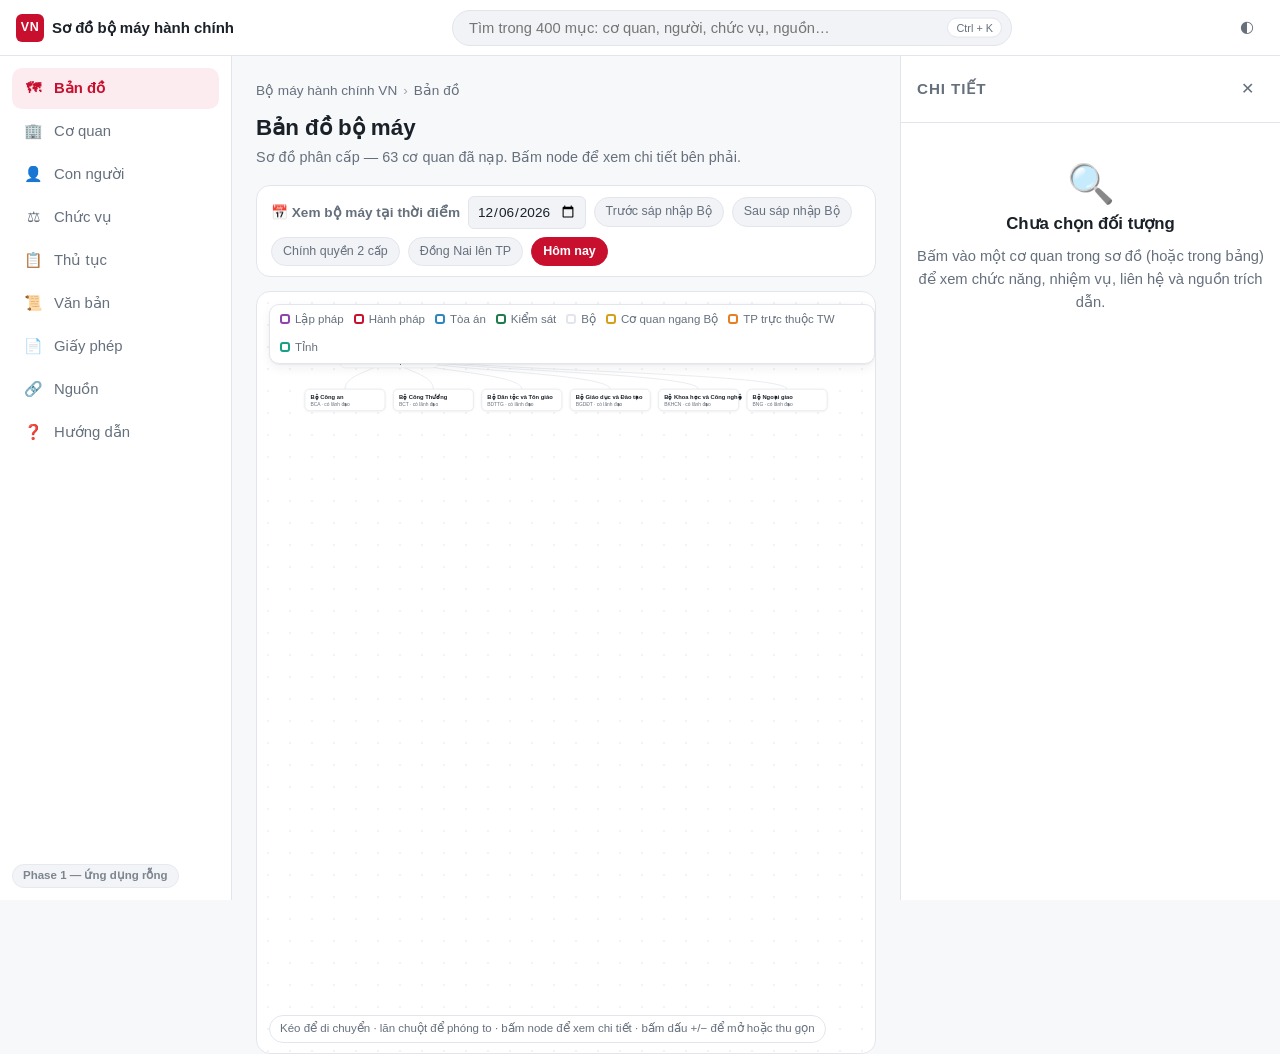
==== commit 30550673: "Sua loi NaN/undefined o graph layout trong ban build gop 1 file Nguyen nhan: bundler (tools/build-si" ====
--- a/publish/bo-may-hanh-chinh-viet-nam.html
+++ b/publish/bo-may-hanh-chinh-viet-nam.html
@@ -315,7 +315,7 @@
   }
   const isPast = at => at < TODAY;
   const dmy = s => s ? String(s).split("-").reverse().join("/") : "";
-  return { TODAY, MILESTONES, activeAt, isPast, dmy };
+  return { activeAt, TODAY, MILESTONES, isPast, dmy };
 })();
 
 __M["config"] = (function(){
@@ -578,7 +578,7 @@
     }
     return [...out.entries()];
   }
-  return { norm, buildSearchIndex, search, groupResults };
+  return { buildSearchIndex, search, groupResults, norm };
 })();
 
 __M["graph-layout"] = (function(){
@@ -651,7 +651,7 @@
     };
     return { nodes, edges, pagers, bounds };
   }
-  return { NODE_W, buildTree, layout };
+  return { buildTree, layout, NODE_W, NODE_H, GAP_X, GAP_Y, PAGE_SIZE };
 })();
 
 __M["nodes"] = (function(){
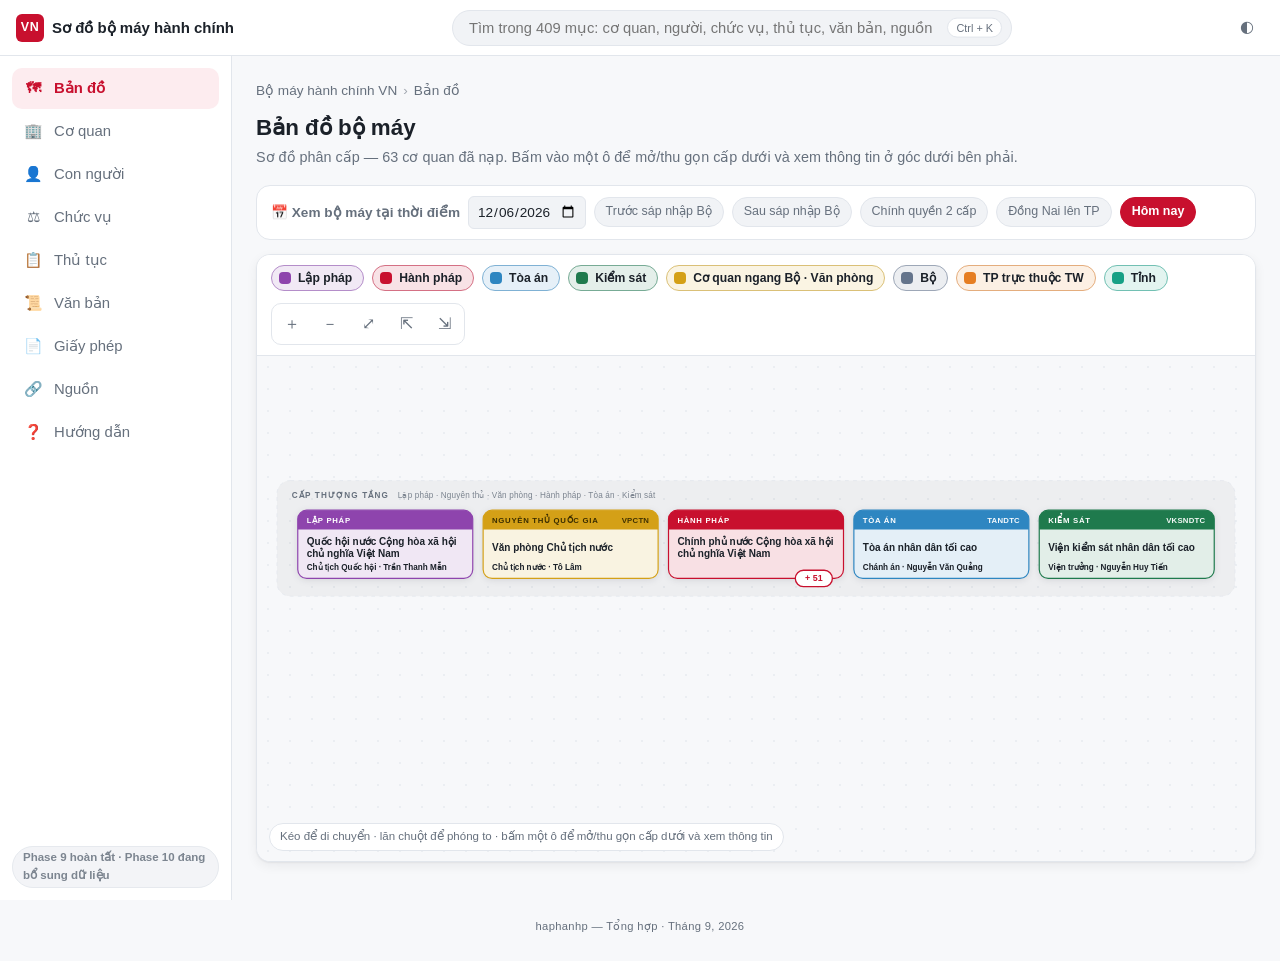
==== commit 39ca2526: "So do bo may: bam the de mo/thu gon + the thong tin goc duoi phai; sua Chu tich nuoc; build lai - Du" ====
--- a/publish/bo-may-hanh-chinh-viet-nam.html
+++ b/publish/bo-may-hanh-chinh-viet-nam.html
@@ -73,14 +73,14 @@
 #app{flex:1;min-width:0;padding:var(--sp-5);display:flex;flex-direction:column}
 .view-root{flex:1;min-height:0}
 .detail-panel{
-  width:var(--w-detail);flex:0 0 var(--w-detail);background:var(--c-surface);
-  border-left:1px solid var(--c-border);position:sticky;top:var(--h-header);
-  height:calc(100vh - var(--h-header));display:flex;flex-direction:column;
+  position:fixed;top:var(--h-header);right:0;bottom:0;z-index:30;width:var(--w-detail);max-width:100vw;
+  background:var(--c-surface);border-left:1px solid var(--c-border);box-shadow:-14px 0 34px rgba(16,24,40,.14);
+  display:flex;flex-direction:column;transition:transform .22s ease,visibility .22s;
 }
 .panel-head{display:flex;align-items:center;justify-content:space-between;padding:var(--sp-4);border-bottom:1px solid var(--c-border)}
 .panel-title{margin:0;font-size:.95rem;text-transform:uppercase;letter-spacing:.06em;color:var(--c-text-muted)}
 .panel-body{flex:1;overflow:auto;padding:var(--sp-4)}
-.detail-panel.is-hidden{display:none}
+.detail-panel.is-hidden{transform:translateX(104%);visibility:hidden;box-shadow:none}
 
 /* css/components.css */
 /* components.css */
@@ -166,43 +166,92 @@
 .tb-chip.is-on{background:var(--c-accent);border-color:var(--c-accent);color:#fff;font-weight:600}
 .tb-warn{font-size:.78rem;color:var(--c-warn);font-weight:600}
 
+/* ô tìm kiếm: chọn loại kết quả */
+.search-results{padding:0;overflow:hidden;display:flex;flex-direction:column}
+.search-results[hidden]{display:none}
+.sr-cats{display:flex;flex-wrap:wrap;gap:6px;padding:10px 10px 8px;border-bottom:1px solid var(--c-border);background:var(--c-surface-2)}
+.sr-cat{display:inline-flex;align-items:center;gap:6px;padding:4px 11px;border:1px solid var(--c-border);border-radius:999px;background:var(--c-surface);font-size:.8rem;font-weight:600;color:var(--c-text-muted)}
+.sr-cat:hover{border-color:var(--c-accent);color:var(--c-accent)}
+.sr-cat.is-on{background:var(--c-accent);border-color:var(--c-accent);color:#fff}
+.sr-n{font-size:.7rem;font-weight:700;padding:0 6px;border-radius:999px;background:var(--c-surface-2);color:var(--c-text-muted)}
+.sr-cat.is-on .sr-n{background:rgba(255,255,255,.25);color:#fff}
+.sr-body{overflow:auto;max-height:calc(66vh - 56px);padding:6px}
+.sr-item.is-active{background:var(--c-accent-soft)}
+.sr-more{display:block;width:100%;padding:7px 12px;background:none;border:0;border-radius:var(--r-md);text-align:left;font-size:.8rem;font-weight:600;color:var(--c-accent)}
+.sr-more:hover{background:var(--c-accent-soft)}
+.sr-hint{padding:12px 14px;font-size:.84rem;color:var(--c-text-muted)}
+.sr-tag{display:inline-block;margin-right:6px;padding:0 7px;border-radius:999px;background:var(--c-surface-2);font-size:.68rem;font-weight:700;color:var(--c-text-muted);vertical-align:1px}
+
 /* css/graph.css */
-/* graph.css — placeholder Phase 3 */
-.graph-canvas{position:relative;width:100%;height:100%;min-height:420px;border-radius:var(--r-lg);
-  background:var(--c-surface);border:1px solid var(--c-border);overflow:hidden}
-.graph-canvas::before{content:"";position:absolute;inset:0;opacity:.5;
+/* graph.css — sơ đồ bộ máy: nền nhạt + viền đậm + dải màu theo đúng 8 màu chú thích (legend) */
+:root{
+  --nc-legislature:#8e44ad; --nc-government:#c8102e; --nc-court:#2e86c1; --nc-procuracy:#1f7a4d;
+  --nc-ministry:#64748b; --nc-agency:#d4a017; --nc-municipality:#e67e22; --nc-province:#16a085;
+  --tint:13%; --tint-hi:27%;
+}
+[data-theme="dark"]{ --tint:26%; --tint-hi:40%; }
+.n-legislature{--nc:var(--nc-legislature)} .n-government{--nc:var(--nc-government)}
+.n-court{--nc:var(--nc-court)} .n-procuracy{--nc:var(--nc-procuracy)} .n-ministry{--nc:var(--nc-ministry)}
+.n-agency{--nc:var(--nc-agency)} .n-municipality{--nc:var(--nc-municipality)} .n-province{--nc:var(--nc-province)}
+.n-other{--nc:var(--c-border)}
+
+.graph-canvas{position:relative;display:flex;flex-direction:column;width:100%;height:calc(100vh - 292px);min-height:540px;
+  border-radius:var(--r-lg);background:var(--c-surface);border:1px solid var(--c-border);overflow:hidden;box-shadow:var(--shadow)}
+.graph-head{display:flex;align-items:center;justify-content:space-between;gap:12px;flex-wrap:wrap;
+  padding:10px 14px;background:var(--c-surface);border-bottom:1px solid var(--c-border)}
+.graph-legend{display:flex;flex-wrap:wrap;gap:8px;font-size:.76rem;color:var(--c-text)}
+.graph-legend span{display:inline-flex;align-items:center;gap:7px;padding:3px 11px 3px 7px;border-radius:999px;font-weight:600;
+  background:color-mix(in srgb,var(--nc) 12%,var(--c-surface));border:1px solid color-mix(in srgb,var(--nc) 55%,var(--c-border))}
+.graph-legend i.lg{display:inline-block;width:12px;height:12px;border-radius:4px;background:var(--nc)}
+.graph-toolbar{display:flex;gap:4px;padding:3px;background:var(--c-surface);border:1px solid var(--c-border);border-radius:var(--r-md)}
+.graph-stagebox{position:relative;flex:1;min-height:0;background:var(--c-bg)}
+.graph-stagebox::before{content:"";position:absolute;inset:0;opacity:.55;
   background-image:radial-gradient(var(--c-border) 1px,transparent 1px);background-size:22px 22px}
-.graph-toolbar{position:absolute;right:12px;top:12px;z-index:2;display:flex;gap:6px;
-  padding:4px;background:var(--c-surface);border:1px solid var(--c-border);border-radius:var(--r-md);box-shadow:var(--shadow)}
-.graph-node{position:absolute;padding:6px 12px;border-radius:999px;font-size:.8rem;
-  background:var(--c-surface-2);border:1px solid var(--c-border);color:var(--c-text-muted)}
-.graph-canvas{display:flex;flex-direction:column}
 .graph-svg{position:absolute;inset:0;width:100%;height:100%;cursor:grab;touch-action:none}
 .graph-svg.is-dragging{cursor:grabbing}
-.graph-edge{fill:none;stroke:var(--c-border);stroke-width:1.6}
-.graph-node-g{cursor:pointer}
-.graph-node-g .node-box{fill:var(--c-surface);stroke:var(--c-border);stroke-width:1.4;filter:drop-shadow(0 1px 2px rgba(16,24,40,.08))}
-.graph-node-g:hover .node-box{stroke:var(--c-accent)}
-.graph-node-g.is-selected .node-box{stroke:var(--c-accent);stroke-width:2.4;fill:var(--c-accent-soft)}
-.graph-node-g .node-label{font-size:12.5px;font-weight:650;fill:var(--c-text)}
-.graph-node-g .node-sub{font-size:10.5px;fill:var(--c-text-muted)}
-.graph-node-g .node-box{stroke-dasharray:none}
-.n-legislature .node-box{border:0;stroke:#8e44ad}
-.n-government .node-box{stroke:#c8102e}
-.n-court .node-box{stroke:#2e86c1}
-.n-procuracy .node-box{stroke:#1f7a4d}
-.n-ministry .node-box{stroke:var(--c-border)}
-.n-agency .node-box{stroke:#d4a017}
+.graph-hint{position:absolute;left:12px;bottom:10px;z-index:2;font-size:.72rem;color:var(--c-text-muted);
+  background:var(--c-surface);padding:4px 10px;border-radius:999px;border:1px solid var(--c-border)}
+
+/* dải phân cấp */
+.band-bg{fill:color-mix(in srgb,var(--c-text) 3%,transparent);stroke:var(--c-border);stroke-width:1;stroke-dasharray:5 6}
+.band-0 .band-bg{fill:color-mix(in srgb,var(--c-text) 4.5%,transparent)}
+.band-1 .band-bg{fill:color-mix(in srgb,var(--nc-ministry) 9%,transparent)}
+.band-2 .band-bg{fill:color-mix(in srgb,var(--nc-province) 8%,transparent)}
+.band-title{font-size:11px;font-weight:800;letter-spacing:.14em;fill:var(--c-text-muted)}
+.band-sub{font-size:11px;font-weight:500;letter-spacing:.02em;fill:var(--c-text-muted);opacity:.85}
+
+/* đường nối tô theo màu cấp dưới */
+.graph-edge{fill:none;stroke:var(--c-border);stroke-width:1.9;stroke-linecap:round;stroke-opacity:.6}
+.e-ministry{stroke:var(--nc-ministry)} .e-ministry_level_agency,.e-agency{stroke:var(--nc-agency)}
+.e-municipality{stroke:var(--nc-municipality)} .e-province{stroke:var(--nc-province)}
+.e-legislature{stroke:var(--nc-legislature)} .e-government{stroke:var(--nc-government)}
+.e-court{stroke:var(--nc-court)} .e-procuracy{stroke:var(--nc-procuracy)}
+
+/* thẻ cơ quan */
+.graph-node-g{cursor:pointer;outline:none}
+.graph-node-g .node-box{fill:color-mix(in srgb,var(--nc) var(--tint),var(--c-surface));stroke:var(--nc);stroke-width:1.6;
+  filter:drop-shadow(0 2px 4px rgba(16,24,40,.10));transition:stroke-width .12s,filter .12s}
+.graph-node-g:hover .node-box,.graph-node-g:focus-visible .node-box{stroke-width:2.8;
+  filter:drop-shadow(0 4px 12px color-mix(in srgb,var(--nc) 45%,transparent))}
+.graph-node-g.is-selected .node-box{fill:color-mix(in srgb,var(--nc) var(--tint-hi),var(--c-surface));stroke-width:3.2;
+  filter:drop-shadow(0 0 9px color-mix(in srgb,var(--nc) 65%,transparent))}
+.graph-node-g.is-ended .node-box{stroke-dasharray:6 4}
+.node-cap{fill:none;stroke:var(--nc);stroke-width:5;stroke-linecap:butt;pointer-events:none}
+.node-stripe{fill:var(--nc);pointer-events:none}
+.node-tag{font-size:10.5px;font-weight:800;letter-spacing:.09em;fill:#fff;pointer-events:none}
+.node-tag-r{font-weight:700;letter-spacing:.03em;opacity:.95}
+.n-agency .node-tag{fill:#3a2d00}
+.graph-node-g .node-label{font-size:12.5px;font-weight:700;fill:var(--c-text);pointer-events:none}
+.graph-node-g.is-top .node-label{font-size:13.5px;font-weight:800}
+.graph-node-g .node-lead{font-size:11px;fill:var(--c-text-muted);pointer-events:none}
+.graph-node-g.is-top .node-lead{fill:var(--c-text);font-weight:600}
 .node-toggle{cursor:pointer}
-.node-toggle .toggle-bg{fill:var(--c-surface-2);stroke:var(--c-border)}
-.node-toggle .toggle-tx{font-size:13px;fill:var(--c-text-muted)}
-.graph-legend{position:absolute;left:12px;top:12px;z-index:2;display:flex;flex-wrap:wrap;gap:10px;padding:6px 10px;
-  background:var(--c-surface);border:1px solid var(--c-border);border-radius:var(--r-md);font-size:.72rem;color:var(--c-text-muted);box-shadow:var(--shadow)}
-.graph-legend i{display:inline-block;width:10px;height:10px;margin-right:5px;border-radius:3px;border:2px solid var(--c-border);vertical-align:-1px}
-.graph-legend .n-legislature{border-color:#8e44ad}.graph-legend .n-government{border-color:#c8102e}
-.graph-legend .n-court{border-color:#2e86c1}.graph-legend .n-procuracy{border-color:#1f7a4d}
-.graph-legend .n-agency{border-color:#d4a017}
-.graph-hint{position:absolute;left:12px;bottom:10px;z-index:2;font-size:.72rem;color:var(--c-text-muted);background:var(--c-surface);padding:4px 10px;border-radius:999px;border:1px solid var(--c-border)}
+.node-toggle .toggle-bg{fill:var(--c-surface);stroke:var(--nc);stroke-width:1.8}
+.node-toggle .toggle-tx{font-size:12px;font-weight:800;fill:var(--nc);pointer-events:none}
+.node-toggle:hover .toggle-bg{fill:var(--nc)}
+.node-toggle:hover .toggle-tx{fill:#fff}
+
+/* thanh lật trang 6 đơn vị */
 .graph-pager .pager-bg{fill:var(--c-surface);stroke:var(--c-border)}
 .graph-pager .pager-label{font-size:11px;fill:var(--c-text-muted);font-weight:600}
 .graph-pager .pager-btn{cursor:pointer}
@@ -211,10 +260,51 @@
 .graph-pager .pager-btn:hover .pager-hit{fill:var(--c-accent-soft)}
 .graph-pager .pager-btn.is-disabled{cursor:default;opacity:.3}
 .graph-pager .pager-btn.is-disabled:hover .pager-hit{fill:transparent}
-.n-municipality .node-box{stroke:#e67e22}
-.n-province .node-box{stroke:#16a085}
-.graph-legend .n-municipality{border-color:#e67e22}
-.graph-legend .n-province{border-color:#16a085}
+
+/* thẻ thông tin góc dưới phải (hiện khi bấm một cơ quan) */
+.graph-info{position:absolute;right:14px;bottom:14px;z-index:5;display:flex;width:min(372px,calc(100% - 28px));max-height:calc(100% - 28px)}
+.graph-info[hidden]{display:none}
+.ic{flex:1;min-width:0;display:flex;flex-direction:column;overflow:hidden;background:var(--c-surface);
+  border:1px solid color-mix(in srgb,var(--nc) 55%,var(--c-border));border-radius:14px;
+  box-shadow:0 16px 40px rgba(16,24,40,.24);animation:ic-in .18s ease-out}
+@keyframes ic-in{from{opacity:0;transform:translateY(10px)}to{opacity:1;transform:none}}
+.ic-head{display:flex;align-items:center;justify-content:space-between;gap:8px;padding:7px 8px 7px 14px;background:var(--nc)}
+.ic-tag{font-size:.7rem;font-weight:800;letter-spacing:.09em;text-transform:uppercase;color:#fff}
+.n-agency .ic-tag,.n-agency .ic-x{color:#3a2d00}
+.ic-x{width:26px;height:26px;border:0;border-radius:8px;background:rgba(255,255,255,.18);color:#fff;font-size:1.15rem;line-height:1;cursor:pointer}
+.ic-x:hover{background:rgba(255,255,255,.34)}
+.ic-body{flex:1;min-height:0;overflow:auto;padding:12px 14px 6px;background:color-mix(in srgb,var(--nc) 6%,var(--c-surface))}
+.ic-title{margin:0 0 6px;font-size:1.02rem;line-height:1.3;color:var(--c-text)}
+.ic-note{margin:0 0 6px;font-size:.78rem;font-weight:600;color:var(--c-accent)}
+.ic-lead{margin:0 0 4px;font-size:.84rem;color:var(--c-text)}
+.ic-lead strong{cursor:pointer;border-bottom:1px dotted var(--c-text-muted)}
+.ic-sec{margin-top:12px}
+.ic-k{margin-bottom:6px;font-size:.68rem;font-weight:800;letter-spacing:.12em;text-transform:uppercase;color:var(--c-text-muted)}
+.ic-stats{display:flex;gap:8px}
+.ic-stat{flex:1;display:flex;align-items:center;gap:9px;padding:8px 10px;border-radius:10px;
+  background:color-mix(in srgb,var(--nc) var(--tint),var(--c-surface));border:1px solid color-mix(in srgb,var(--nc) 35%,var(--c-border))}
+.ic-stat b{font-size:1.55rem;line-height:1;font-weight:800;color:var(--nc)}
+.ic-stat span{font-size:.72rem;line-height:1.25;color:var(--c-text-muted)}
+.ic-chips{display:flex;flex-wrap:wrap;gap:6px;margin-top:8px}
+.ic-chip{display:inline-flex;align-items:center;gap:6px;padding:2px 9px 2px 7px;border-radius:999px;font-size:.74rem;font-weight:600;color:var(--c-text);
+  background:color-mix(in srgb,var(--nc) 12%,var(--c-surface));border:1px solid color-mix(in srgb,var(--nc) 50%,var(--c-border))}
+.ic-chip i{width:9px;height:9px;border-radius:3px;background:var(--nc)}
+.ic-muted{margin:6px 0 0;font-size:.78rem;color:var(--c-text-muted)}
+.ic-fn{margin:0;padding-left:18px;font-size:.84rem;line-height:1.45;color:var(--c-text)}
+.ic-fn li{margin-bottom:4px}
+.ic-more{margin-top:2px;padding:0;border:0;background:none;font-size:.78rem;font-weight:600;color:var(--c-accent);cursor:pointer}
+.ic-more:hover{text-decoration:underline}
+.ic-actions{display:flex;gap:8px;justify-content:flex-end;padding:10px 14px 12px;border-top:1px solid var(--c-border);background:var(--c-surface)}
+.ic-btn{padding:6px 14px;border:1px solid var(--c-border);border-radius:999px;background:var(--c-surface);color:var(--c-text);font:inherit;font-size:.82rem;font-weight:600;cursor:pointer}
+.ic-btn:hover{border-color:var(--nc);color:var(--nc)}
+.ic-btn-primary{background:var(--nc);border-color:var(--nc);color:#fff}
+.ic-btn-primary:hover{color:#fff;filter:brightness(1.1)}
+.n-agency .ic-btn-primary{color:#3a2d00}
+@media (max-width:720px){
+  .graph-hint{display:none}
+  .graph-info{left:10px;right:10px;bottom:10px;width:auto;max-height:58%}
+}
+@media (prefers-reduced-motion:reduce){.ic{animation:none}}
 
 /* css/responsive.css */
 /* responsive.css */
@@ -226,7 +316,7 @@
   #main-nav{position:fixed;left:0;top:var(--h-header);height:calc(100vh - var(--h-header));z-index:35;
     transform:translateX(-100%);transition:transform .2s ease;box-shadow:var(--shadow)}
   #main-nav.is-open{transform:none}
-  .detail-panel{position:static;width:100%;flex:1 1 auto;height:auto;border-left:0;border-top:1px solid var(--c-border)}
+  .detail-panel{width:100%;border-left:0}
   #nav-toggle{display:grid}
 }
 @media (min-width:981px){ #nav-toggle{display:none} }
@@ -268,7 +358,7 @@
     <button class="nav-item" data-view="sources"><span class="nav-ico">🔗</span> Nguồn</button>
     <button class="nav-item" data-view="help"><span class="nav-ico">❓</span> Hướng dẫn</button>
     <div class="nav-footer">
-      <span class="badge badge-muted">Phase 1 — ứng dụng rỗng</span>
+      <span class="badge badge-muted">Phase 9 hoàn tất · Phase 10 đang bổ sung dữ liệu</span>
     </div>
   </nav>
 
@@ -277,7 +367,7 @@
     <section id="view-root" class="view-root" aria-live="polite"></section>
   </main>
 
-  <aside id="detail-panel" class="detail-panel is-empty">
+  <aside id="detail-panel" class="detail-panel is-hidden" aria-label="Chi tiết">
     <div class="panel-head">
       <h2 class="panel-title">Chi tiết</h2>
       <button id="detail-close" class="icon-btn" aria-label="Đóng">✕</button>
@@ -293,7 +383,7 @@
 
 <div style="text-align:center;font-family:'Inter',sans-serif;font-size:0.7rem;color:var(--c-text-muted);padding:18px 10px 26px;letter-spacing:0.03em;">haphanhp — Tổng hợp · Tháng 9, 2026</div>
 <script>
-window.__VNADMIN_DATA__ = {"organizations":[{"id":"org-quochoi-vn","type":"legislature","name":{"vi":"Quốc hội nước Cộng hòa xã hội chủ nghĩa Việt Nam","en":""},"short_name":"Quốc hội","status":"active","jurisdiction":"national","parent_id":null,"contact":{"address":"Nhà Quốc hội, số 1 đường Độc Lập, phường Điện Biên (Ba Đình), Hà Nội","phone":[],"email":[],"website":["https://quochoi.vn"]},"leadership":[{"position_id":"position-chu-tich-quoc-hoi","person_id":"person-tran-thanh-man"}],"functions":["Cơ quan đại biểu cao nhất của Nhân dân, cơ quan quyền lực nhà nước cao nhất","Thực hiện quyền lập hiến, lập pháp","Quyết định các vấn đề quan trọng của đất nước","Giám sát tối cao hoạt động của Nhà nước"],"powers":[],"responsibilities":[],"units":[],"procedures":[],"documents":["doc-hien-phap-2013"],"source_ids":["source-001","source-006"],"effective_from":null,"effective_to":null,"last_verified":"2026-09-18","notes":"SĐT/email cấp toàn cơ quan CHƯA XÁC MINH — chỉ tìm được số của từng vụ/đơn vị (Vụ Thông tin 080.46528, Thư viện Quốc hội 080.41947...), không dùng làm liên hệ đại diện. ⚠️ Không dùng số 080.43162 / địa chỉ 16 Lê Hồng Phong (footer Báo Điện tử Chính phủ)."},{"id":"org-vpctn-vn","type":"agency","name":{"vi":"Văn phòng Chủ tịch nước","en":""},"short_name":"VPCTN","status":"active","jurisdiction":"national","parent_id":null,"contact":{"address":"Số 12 Ngô Quyền, phường Hoàn Kiếm, Hà Nội (khuôn viên Bắc Bộ Phủ; mặt còn lại là số 2 Lê Thạch)","phone":["080.43176"],"email":["vanphongctnvn@gmail.com"],"website":["https://vpctn.gov.vn","https://president.gov.vn"],"fax":"0437335256"},"leadership":[{"position_id":"position-chu-tich-nuoc","person_id":"person-luong-cuong"}],"functions":["Cơ quan giúp việc của Chủ tịch nước"],"powers":[],"responsibilities":[],"units":[],"procedures":[],"documents":[],"source_ids":["source-002","source-007","source-011","source-012"],"effective_from":null,"effective_to":null,"last_verified":"2026-09-18","notes":"Trụ sở hiện tại có hiệu lực từ 23/3/2026 theo Thông báo 270/TB-VPCTN; trước đó (đến 22/3/2026) tại 1A/1B Hoàng Hoa Thám, phường Ba Đình. Địa chỉ '2 Hùng Vương' từng xuất hiện là dữ liệu cũ/nhầm — không dùng. Email dùng domain @gmail.com nhưng được niêm yết chính chủ."},{"id":"org-chinhphu-vn","type":"government","name":{"vi":"Chính phủ nước Cộng hòa xã hội chủ nghĩa Việt Nam","en":""},"short_name":"Chính phủ","status":"active","jurisdiction":"national","parent_id":null,"contact":{"address":"Số 01 Hoàng Hoa Thám, Ba Đình, Hà Nội","phone":["080.43100","080.43569"],"email":["vpcp@chinhphu.vn"],"website":["https://chinhphu.vn"],"fax":"080.44130"},"leadership":[],"functions":["Cơ quan hành chính nhà nước cao nhất, thực hiện quyền hành pháp","Thống nhất quản lý kinh tế, văn hóa, xã hội, quốc phòng, an ninh, đối ngoại","Tổ chức thi hành Hiến pháp, luật, nghị quyết của Quốc hội"],"powers":[],"responsibilities":[],"units":[],"procedures":[],"documents":["doc-hien-phap-2013"],"source_ids":["source-003"],"effective_from":null,"effective_to":null,"last_verified":"2026-09-18","notes":"Chịu trách nhiệm trước Quốc hội. Thiết chế hợp hiến (Điều 94–96 Hiến pháp 2013) — KHÁC với 'Văn phòng Chính phủ' (org-vpcp-vn, cơ quan ngang Bộ), dù dùng chung địa chỉ/SĐT/email. Fax: 080.44130."},{"id":"org-tandtc-vn","type":"court","name":{"vi":"Tòa án nhân dân tối cao","en":""},"short_name":"TANDTC","status":"active","jurisdiction":"national","parent_id":null,"contact":{"address":"Số 01 Phạm Văn Bạch, phường Cầu Giấy, Hà Nội","phone":[],"email":[],"website":["https://toaan.gov.vn"]},"leadership":[{"position_id":"position-chanh-an-tandtc","person_id":"person-nguyen-van-quang"}],"functions":["Cơ quan xét xử cao nhất, thực hiện quyền tư pháp","Giám đốc thẩm, tái thẩm bản án/quyết định đã có hiệu lực của tòa án cấp dưới","Hướng dẫn áp dụng thống nhất pháp luật trong xét xử"],"powers":[],"responsibilities":[],"units":[],"procedures":[],"documents":[],"source_ids":["source-004","source-009"],"effective_from":null,"effective_to":null,"last_verified":"2026-09-18","notes":"Trụ sở chuyển đến từ 13/7/2026; trước đó tại 262 Đội Cấn, Ngọc Hà, Hà Nội. SĐT/email CHƯA XÁC MINH — toaan.gov.vn render bằng JavaScript, công cụ tra cứu tự động không đọc được."},{"id":"org-vksndtc-vn","type":"procuracy","name":{"vi":"Viện kiểm sát nhân dân tối cao","en":""},"short_name":"VKSNDTC","status":"active","jurisdiction":"national","parent_id":null,"contact":{"address":"Số 9 Phạm Văn Bạch, phường Cầu Giấy, Hà Nội","phone":["024.38255058"],"email":[],"website":["https://vksndtc.gov.vn"],"fax":"024.38255400"},"leadership":[{"position_id":"position-vien-truong-vksndtc","person_id":"person-nguyen-huy-tien"}],"functions":["Thực hành quyền công tố","Kiểm sát hoạt động tư pháp","Bảo đảm pháp luật được chấp hành nghiêm chỉnh, thống nhất trong điều tra, truy tố, xét xử, thi hành án"],"powers":[],"responsibilities":[],"units":[],"procedures":[],"documents":[],"source_ids":["source-005","source-010"],"effective_from":null,"effective_to":null,"last_verified":"2026-09-18","notes":"Không chuyển trụ sở — chỉ đổi tên phường (Yên Hòa, quận Cầu Giấy → phường Cầu Giấy) theo sáp nhập 2025. Email CHƯA XÁC MINH (2 lần tra tự động đều không xác nhận trực quan được trangtinvkstc@vks.gov.vn). Fax: 024.38255400."},{"id":"org-bo-quoc-phong","type":"ministry","name":{"vi":"Bộ Quốc phòng","en":""},"short_name":"BQP","status":"active","jurisdiction":"national","parent_id":"org-chinhphu-vn","contact":{"address":"Số 1 (một số nguồn ghi 1B) Nguyễn Tri Phương, Ba Đình, Hà Nội","phone":["069.553215"],"email":["info@mod.gov.vn"],"website":["https://mod.gov.vn"]},"leadership":[{"position_id":"position-bo-truong-bo-quoc-phong","person_id":"person-phan-van-giang"}],"functions":["Quản lý nhà nước về quốc phòng","Xây dựng nền quốc phòng toàn dân","Chỉ huy Quân đội nhân dân Việt Nam và dân quân tự vệ","Bảo vệ độc lập, chủ quyền, toàn vẹn lãnh thổ"],"powers":[],"responsibilities":[],"units":[],"procedures":[],"documents":[],"source_ids":["source-101","source-102"],"effective_from":null,"effective_to":null,"last_verified":"2026-09-18","notes":"Số nhà lệch nhẹ giữa 2 nguồn (1 vs 1B) — không phải xung đột nghiêm trọng. Alias website: bqp.vn, dichvucong.mod.gov.vn."},{"id":"org-bo-cong-an","type":"ministry","name":{"vi":"Bộ Công an","en":""},"short_name":"BCA","status":"active","jurisdiction":"national","parent_id":"org-chinhphu-vn","contact":{"address":"Số 96 Nguyễn Du, phường Cửa Nam, Hà Nội","phone":["069.233647"],"email":["bandoc@mps.gov.vn"],"website":["https://mps.gov.vn","https://bocongan.gov.vn"]},"leadership":[{"position_id":"position-bo-truong-bo-cong-an","person_id":"person-luong-tam-quang"}],"functions":["Quản lý nhà nước về an ninh quốc gia, trật tự an toàn xã hội","Đấu tranh phòng chống tội phạm","Quản lý xuất nhập cảnh, cư trú, phòng cháy chữa cháy"],"powers":[],"responsibilities":[],"units":[],"procedures":[],"documents":["doc-tt-12-2025-ttbca"],"source_ids":["source-103","source-104","source-105"],"effective_from":null,"effective_to":null,"last_verified":"2026-09-18","notes":"Trụ sở mới khánh thành 16/8/2025, thay trụ sở cũ 44 Yết Kiêu (chinhphu.vn chưa cập nhật). SĐT nguồn phụ ghi 069.2341165 — ưu tiên số chính chủ mps.gov.vn."},{"id":"org-bo-ngoai-giao","type":"ministry","name":{"vi":"Bộ Ngoại giao","en":""},"short_name":"BNG","status":"active","jurisdiction":"national","parent_id":"org-chinhphu-vn","contact":{"address":"Số 01 Tôn Thất Đàm, Ba Đình, Hà Nội","phone":["024.37992000"],"email":[],"website":["https://mofa.gov.vn"],"fax":"024.37992682"},"leadership":[{"position_id":"position-bo-truong-bo-ngoai-giao","person_id":"person-le-hoai-trung"}],"functions":["Quản lý nhà nước về đối ngoại, ngoại giao","Biên giới lãnh thổ, điều ước quốc tế","Công tác lãnh sự và bảo hộ công dân","Quản lý cơ quan đại diện Việt Nam ở nước ngoài"],"powers":[],"responsibilities":[],"units":[],"procedures":[],"documents":[],"source_ids":["source-106","source-107"],"effective_from":null,"effective_to":null,"last_verified":"2026-09-18","notes":"KHÔNG có email chung toàn cơ quan — chỉ có email bộ phận: bantinbaochi@mofa.gov.vn, banbientap@mofa.gov.vn, ttll.mfa@mofa.gov.vn."},{"id":"org-bo-noi-vu","type":"ministry","name":{"vi":"Bộ Nội vụ","en":""},"short_name":"BNV","status":"active","jurisdiction":"national","parent_id":"org-chinhphu-vn","contact":{"address":"Số 8 Tôn Thất Thuyết, phường Cầu Giấy, Hà Nội","phone":["024.62821016"],"email":[],"website":["https://moha.gov.vn"]},"leadership":[{"position_id":"position-bo-truong-bo-noi-vu","person_id":"person-nguyen-tien-hai"}],"functions":["Quản lý nhà nước về tổ chức hành chính, công vụ - công chức, chính quyền địa phương, thi đua khen thưởng","Từ 01/3/2025 nhận thêm lao động, việc làm, tiền lương, BHXH, người có công, bình đẳng giới (từ Bộ LĐ-TB&XH cũ, đã giải thể)"],"powers":[],"responsibilities":[],"units":[],"procedures":[],"documents":["doc-nq-176-2025-qh15"],"source_ids":["source-108","source-109","source-410"],"effective_from":"2025-03-01","effective_to":null,"last_verified":"2026-09-18","notes":"Tên phường lệch giữa 2 nguồn (Nam Từ Liêm vs Cầu Giấy) — nghi do đổi tên đơn vị hành chính 2025, chưa chốt 100%. Email websitemaster@moha.gov.vn là email quản trị website, KHÔNG phải liên hệ chung — không dùng."},{"id":"org-bo-tu-phap","type":"ministry","name":{"vi":"Bộ Tư pháp","en":""},"short_name":"BTP","status":"active","jurisdiction":"national","parent_id":"org-chinhphu-vn","contact":{"address":"Số 60 Trần Phú, Ba Đình, Hà Nội","phone":["024.62739321"],"email":[],"website":["https://moj.gov.vn"],"fax":"024.62739359"},"leadership":[{"position_id":"position-bo-truong-bo-tu-phap","person_id":"person-hoang-thanh-tung"}],"functions":["Quản lý nhà nước về xây dựng và thi hành pháp luật","Phổ biến, giáo dục pháp luật","Thi hành án dân sự","Hộ tịch, quốc tịch, luật sư, công chứng, đăng ký giao dịch bảo đảm, bồi thường nhà nước"],"powers":[],"responsibilities":[],"units":[],"procedures":[],"documents":["doc-nq-17-2026-qh16"],"source_ids":["source-110","source-111"],"effective_from":null,"effective_to":null,"last_verified":"2026-09-18","notes":"024.62739321 là tổng đài toàn cơ quan (Fax 024.62739359); 024.62739718 + banbientap@moj.gov.vn là của Ban Biên tập Cổng TTĐT, không phải liên hệ chung."},{"id":"org-bo-tai-chinh","type":"ministry","name":{"vi":"Bộ Tài chính","en":""},"short_name":"BTC","status":"active","jurisdiction":"national","parent_id":"org-chinhphu-vn","contact":{"address":"Số 28 Trần Hưng Đạo, quận Hoàn Kiếm, Hà Nội","phone":["024.22202828","024.22202888"],"email":["support@mof.gov.vn"],"website":["https://mof.gov.vn"],"fax":"024.22208091"},"leadership":[{"position_id":"position-bo-truong-bo-tai-chinh","person_id":"person-ngo-van-tuan"}],"functions":["Quản lý nhà nước về ngân sách, thuế - hải quan - kho bạc, nợ công, tài sản công","Chứng khoán, bảo hiểm, giá, kế toán - kiểm toán, thống kê","Từ 01/3/2025 nhận thêm chiến lược - kế hoạch phát triển KT-XH, đầu tư công, xúc tiến đầu tư (từ Bộ Kế hoạch và Đầu tư cũ, đã giải thể)"],"powers":[],"responsibilities":[],"units":[],"procedures":[],"documents":["doc-nq-176-2025-qh15"],"source_ids":["source-112","source-410"],"effective_from":"2025-03-01","effective_to":null,"last_verified":"2026-09-18","notes":"⚠️ Không dùng số 080.43162 / 16 Lê Hồng Phong (footer Báo Điện tử Chính phủ)."},{"id":"org-bo-cong-thuong","type":"ministry","name":{"vi":"Bộ Công Thương","en":""},"short_name":"BCT","status":"active","jurisdiction":"national","parent_id":"org-chinhphu-vn","contact":{"address":"Số 23 Ngô Quyền, phường Cửa Nam, Hà Nội","phone":["024.22202222"],"email":["VPB@moit.gov.vn"],"website":["https://moit.gov.vn"]},"leadership":[{"position_id":"position-bo-truong-bo-cong-thuong","person_id":"person-le-manh-hung"}],"functions":["Quản lý nhà nước về công nghiệp và thương mại","Năng lượng (điện, dầu khí, than, năng lượng tái tạo), hóa chất, an toàn công nghiệp","Xuất nhập khẩu, thương mại trong nước và thương mại điện tử","Quản lý cạnh tranh, phòng vệ thương mại, hội nhập kinh tế quốc tế"],"powers":[],"responsibilities":[],"units":[],"procedures":[],"documents":[],"source_ids":["source-113","source-114"],"effective_from":null,"effective_to":null,"last_verified":"2026-09-18","notes":"SĐT/email trên là của Văn phòng Bộ. 0243.936.6400 / BaoCT@moit.gov.vn là của Báo Công Thương (đơn vị sự nghiệp trực thuộc) — không nhầm."},{"id":"org-bo-nong-nghiep-moi-truong","type":"ministry","name":{"vi":"Bộ Nông nghiệp và Môi trường","en":""},"short_name":"BNNMT","status":"active","jurisdiction":"national","parent_id":"org-chinhphu-vn","contact":{"address":"Số 10 Tôn Thất Thuyết, phường Cầu Giấy, Hà Nội","phone":["024.37956868"],"email":["portal@mae.gov.vn"],"website":["https://mae.gov.vn"],"fax":"024.38359221"},"leadership":[{"position_id":"position-bo-truong-bo-nong-nghiep-va-moi-truong","person_id":"person-trinh-viet-hung"}],"functions":["Quản lý nhà nước về nông nghiệp, lâm nghiệp, diêm nghiệp, thủy sản, thủy lợi, phòng chống thiên tai, phát triển nông thôn","Đất đai, tài nguyên nước, khoáng sản - địa chất, môi trường, khí tượng thủy văn, biến đổi khí hậu, đo đạc - bản đồ, viễn thám, biển và hải đảo","Nhiệm vụ giảm nghèo (tiếp nhận từ Bộ LĐ-TB&XH cũ)"],"powers":[],"responsibilities":[],"units":[],"procedures":[],"documents":["doc-nq-176-2025-qh15"],"source_ids":["source-115","source-116","source-410"],"effective_from":"2025-03-01","effective_to":null,"last_verified":"2026-09-18","notes":"Hợp nhất Bộ NN&PTNT + Bộ TN&MT (01/3/2025). Điểm tiếp công dân 79 Nguyễn Chí Thanh, phường Giảng Võ KHÔNG phải trụ sở chính."},{"id":"org-bo-xay-dung","type":"ministry","name":{"vi":"Bộ Xây dựng","en":""},"short_name":"BXD","status":"active","jurisdiction":"national","parent_id":"org-chinhphu-vn","contact":{"address":"Số 80B Trần Hưng Đạo, phường Cửa Nam, Hà Nội","phone":[],"email":[],"website":["https://moc.gov.vn"]},"leadership":[{"position_id":"position-bo-truong-bo-xay-dung","person_id":"person-tran-hong-minh"}],"functions":["Quản lý nhà nước về xây dựng, vật liệu xây dựng, nhà ở và công sở, kiến trúc, quy hoạch xây dựng đô thị/nông thôn, hạ tầng kỹ thuật đô thị","Giao thông vận tải: đường bộ, đường sắt, đường thủy, hàng hải, hàng không (hợp nhất từ Bộ GTVT cũ, 01/3/2025)"],"powers":[],"responsibilities":[],"units":[],"procedures":[],"documents":["doc-nq-176-2025-qh15"],"source_ids":["source-117","source-410"],"effective_from":"2025-03-01","effective_to":null,"last_verified":"2026-09-18","notes":"SĐT/email toàn cơ quan CHƯA XÁC MINH — chỉ có số Cổng TTĐT (024.38224464 / 024.39760271) và tinbai@moc.gov.vn, không chắc là kênh chung. Trụ sở duy nhất từ 2/2026 sau khi bàn giao 37 Lê Đại Hành cho Bộ Công an."},{"id":"org-bo-vhttdl","type":"ministry","name":{"vi":"Bộ Văn hóa, Thể thao và Du lịch","en":""},"short_name":"BVHTTDL","status":"active","jurisdiction":"national","parent_id":"org-chinhphu-vn","contact":{"address":"Số 51 Ngô Quyền, phường Cửa Nam, Hà Nội","phone":[],"email":["bovanhoathethaodulich@chinhphu.vn"],"website":["https://bvhttdl.gov.vn"]},"leadership":[{"position_id":"position-bo-truong-bo-van-hoa-the-thao-va-du-lich","person_id":"person-lam-thi-phuong-thanh"}],"functions":["Quản lý nhà nước về văn hóa, gia đình, thể dục - thể thao, du lịch","Báo chí, phát thanh - truyền hình, xuất bản - in - phát hành, thông tin điện tử, thông tin cơ sở, thông tin đối ngoại (tiếp nhận từ Bộ TT&TT cũ, giải thể 01/3/2025)"],"powers":[],"responsibilities":[],"units":[],"procedures":[],"documents":["doc-nq-176-2025-qh15"],"source_ids":["source-118","source-119","source-410"],"effective_from":"2025-03-01","effective_to":null,"last_verified":"2026-09-18","notes":"SĐT tổng đài toàn cơ quan CHƯA XÁC MINH — số 0243.9745845 là của Ban Biên tập Cổng TTĐT, đặt ở địa chỉ khác. Website song song: mocst.gov.vn."},{"id":"org-bo-khcn","type":"ministry","name":{"vi":"Bộ Khoa học và Công nghệ","en":""},"short_name":"BKHCN","status":"active","jurisdiction":"national","parent_id":"org-chinhphu-vn","contact":{"address":"Số 18 Nguyễn Du, phường Cửa Nam, Hà Nội","phone":["024.39437097"],"email":["stc@mst.gov.vn"],"website":["https://mst.gov.vn"]},"leadership":[{"position_id":"position-bo-truong-bo-khoa-hoc-va-cong-nghe","person_id":"person-vu-hai-quan"}],"functions":["Quản lý nhà nước về nghiên cứu khoa học, công nghệ, đổi mới sáng tạo, công nghệ chiến lược","Sở hữu trí tuệ; tiêu chuẩn đo lường chất lượng","Năng lượng nguyên tử, an toàn bức xạ hạt nhân","Bưu chính, viễn thông, tần số vô tuyến điện; công nghiệp công nghệ số, chuyển đổi số quốc gia"],"powers":[],"responsibilities":[],"units":[],"procedures":[],"documents":["doc-nq-176-2025-qh15"],"source_ids":["source-120","source-121","source-410"],"effective_from":"2025-03-01","effective_to":null,"last_verified":"2026-09-18","notes":"Hợp nhất phần lớn Bộ TT&TT cũ từ 01/3/2025. Website cũ most.gov.vn đã lỗi thời. chinhphu.vn có bản cache cũ ghi 113 Trần Duy Hưng — không dùng."},{"id":"org-bo-gddt","type":"ministry","name":{"vi":"Bộ Giáo dục và Đào tạo","en":""},"short_name":"BGDĐT","status":"active","jurisdiction":"national","parent_id":"org-chinhphu-vn","contact":{"address":"Số 35 Đại Cồ Việt, phường Bạch Mai, Hà Nội","phone":["024.38695144"],"email":["bogddt@moet.gov.vn"],"website":["https://moet.gov.vn"]},"leadership":[{"position_id":"position-bo-truong-bo-giao-duc-va-dao-tao","person_id":"person-hoang-minh-son"}],"functions":["Quản lý nhà nước về giáo dục mầm non, phổ thông, đại học, giáo dục thường xuyên","Chương trình, sách giáo khoa","Thi cử, cấp phát văn bằng chứng chỉ","Phát triển đội ngũ nhà giáo"],"powers":[],"responsibilities":[],"units":[],"procedures":[],"documents":[],"source_ids":["source-122","source-123"],"effective_from":null,"effective_to":null,"last_verified":"2026-09-18","notes":""},{"id":"org-bo-y-te","type":"ministry","name":{"vi":"Bộ Y tế","en":""},"short_name":"BYT","status":"active","jurisdiction":"national","parent_id":"org-chinhphu-vn","contact":{"address":"Số 138A Giảng Võ, phường Giảng Võ, Hà Nội","phone":[],"email":[],"website":["https://moh.gov.vn"]},"leadership":[{"position_id":"position-bo-truong-bo-y-te","person_id":"person-dao-hong-lan"}],"functions":["Quản lý nhà nước về y tế dự phòng, khám chữa bệnh","Dược, mỹ phẩm, an toàn thực phẩm","Bảo hiểm y tế, dân số"],"powers":[],"responsibilities":[],"units":[],"procedures":[],"documents":[],"source_ids":["source-124"],"effective_from":null,"effective_to":null,"last_verified":"2026-09-18","notes":"SĐT CHƯA XÁC MINH — 2 số khác nhau từ cùng nguồn chinhphu.vn ở 2 thời điểm (0246.273.2.140 và 0246.273.2.273), chưa phân xử, không tự chọn. Email banbientap@moh.gov.vn có thể chỉ là Ban Biên tập."},{"id":"org-bo-dan-toc-ton-giao","type":"ministry","name":{"vi":"Bộ Dân tộc và Tôn giáo","en":""},"short_name":"BDTTG","status":"active","jurisdiction":"national","parent_id":"org-chinhphu-vn","contact":{"address":"Số 349 phố Đội Cấn, phường Ngọc Hà, Hà Nội","phone":["024.37332092"],"email":["bdttg@moera.gov.vn"],"website":["https://bdttg.gov.vn"]},"leadership":[{"position_id":"position-bo-truong-bo-dan-toc-va-ton-giao","person_id":"person-nguyen-dinh-khang"}],"functions":["Quản lý nhà nước về công tác dân tộc (chính sách dân tộc thiểu số, miền núi)","Quản lý nhà nước về tín ngưỡng, tôn giáo trong cả nước"],"powers":[],"responsibilities":[],"units":[],"procedures":[],"documents":["doc-nd-41-2025-ndcp","doc-nq-176-2025-qh15"],"source_ids":["source-125","source-410"],"effective_from":"2025-03-01","effective_to":null,"last_verified":"2026-09-18","notes":"Thành lập 01/3/2025 trên cơ sở nâng cấp Ủy ban Dân tộc + nhận chức năng quản lý tôn giáo từ Bộ Nội vụ (Nghị định 41/2025/NĐ-CP). Domain email (moera.gov.vn) khác domain website (bdttg.gov.vn) — không phải lỗi tra cứu."},{"id":"org-nhnn","type":"ministry_level_agency","name":{"vi":"Ngân hàng Nhà nước Việt Nam","en":""},"short_name":"NHNN","status":"active","jurisdiction":"national","parent_id":"org-chinhphu-vn","contact":{"address":"Số 49 Lý Thái Tổ, Hoàn Kiếm, Hà Nội","phone":["024.32669435"],"email":["thuongtrucweb@sbv.gov.vn"],"website":["https://sbv.gov.vn"]},"leadership":[{"position_id":"position-thong-doc-ngan-hang-nha-nuoc-viet-nam","person_id":"person-pham-duc-an"}],"functions":["Cơ quan ngang Bộ, Ngân hàng Trung ương của Việt Nam","Quản lý nhà nước về tiền tệ, hoạt động ngân hàng, ngoại hối","Phát hành tiền; điều hành chính sách tiền tệ quốc gia"],"powers":[],"responsibilities":[],"units":[],"procedures":[],"documents":[],"source_ids":["source-126","source-127"],"effective_from":null,"effective_to":null,"last_verified":"2026-09-18","notes":""},{"id":"org-thanh-tra-cp","type":"ministry_level_agency","name":{"vi":"Thanh tra Chính phủ","en":""},"short_name":"TTCP","status":"active","jurisdiction":"national","parent_id":"org-chinhphu-vn","contact":{"address":"Số 20 đường Hoàng Quán Chi, phường Cầu Giấy, Hà Nội","phone":["024.38333976"],"email":["ttcp@thanhtra.gov.vn"],"website":["https://thanhtra.gov.vn"]},"leadership":[{"position_id":"position-tong-thanh-tra-chinh-phu","person_id":"person-nguyen-quoc-doan"}],"functions":["Cơ quan ngang Bộ giúp Chính phủ quản lý nhà nước về công tác thanh tra","Tiếp công dân, giải quyết khiếu nại, tố cáo","Phòng, chống tham nhũng, tiêu cực trong cả nước"],"powers":[],"responsibilities":[],"units":[],"procedures":[],"documents":[],"source_ids":["source-128"],"effective_from":null,"effective_to":null,"last_verified":"2026-09-18","notes":""},{"id":"org-vpcp","type":"ministry_level_agency","name":{"vi":"Văn phòng Chính phủ","en":""},"short_name":"VPCP","status":"active","jurisdiction":"national","parent_id":"org-chinhphu-vn","contact":{"address":"Số 01 Hoàng Hoa Thám, Ba Đình, Hà Nội","phone":["080.43100","080.43569"],"email":["vpcp@chinhphu.vn"],"website":["https://vpcp.chinhphu.vn"]},"leadership":[{"position_id":"position-bo-truong-chu-nhiem-van-phong-chinh-phu","person_id":"person-dang-xuan-phong"}],"functions":["Cơ quan ngang Bộ, bộ máy giúp việc của Chính phủ và Thủ tướng Chính phủ","Tham mưu tổng hợp, điều phối hoạt động của Chính phủ","Theo dõi, đôn đốc thực hiện chương trình công tác","Bảo đảm thông tin phục vụ chỉ đạo, điều hành"],"powers":[],"responsibilities":[],"units":[],"procedures":[],"documents":[],"source_ids":["source-129"],"effective_from":null,"effective_to":null,"last_verified":"2026-09-18","notes":"⚠️ KHÁC entity với 'Chính phủ Việt Nam' (org-chinhphu-vn): VPCP là cơ quan ngang Bộ giúp việc, dùng chung trụ sở/SĐT/email — trùng thông tin liên hệ là hợp lý, không gộp 2 node."},{"id":"org-tp-ha-noi","type":"municipality","name":{"vi":"Thành phố Hà Nội","en":""},"short_name":"Hà Nội","status":"active","jurisdiction":"provincial","parent_id":"org-chinhphu-vn","contact":{"address":"Số 79 Đinh Tiên Hoàng, Hoàn Kiếm, Hà Nội","phone":["024.38253536"],"email":["vanthu@hanoi.gov.vn"],"website":["https://hanoi.gov.vn"],"fax":"024.38243126"},"leadership":[{"position_id":"position-chu-tich-ubnd-thanh-pho-ha-noi","person_id":"person-vu-dai-thang"},{"position_id":"position-bi-thu-thanh-uy-ha-noi","person_id":"person-tran-duc-thang"}],"functions":["Ủy ban nhân dân cấp tỉnh — cơ quan hành chính nhà nước ở địa phương","Tổ chức thi hành Hiến pháp, pháp luật và nghị quyết của HĐND cùng cấp trên địa bàn","Quản lý nhà nước các lĩnh vực kinh tế - xã hội, quốc phòng - an ninh tại địa phương","Chỉ đạo, kiểm tra hoạt động của chính quyền cấp xã/phường/đặc khu trực thuộc"],"powers":[],"responsibilities":[],"units":[],"procedures":[],"documents":[],"source_ids":["source-201","source-202"],"effective_from":"2025-07-01","effective_to":null,"last_verified":"2026-09-18","notes":"Bí thư Thành ủy: Trần Đức Thắng (chưa nạp thành entity riêng). Chủ tịch UBND bầu 28/11, nhiệm kỳ 2026–2031."},{"id":"org-tp-hue","type":"municipality","name":{"vi":"Thành phố Huế","en":""},"short_name":"Huế","status":"active","jurisdiction":"provincial","parent_id":"org-chinhphu-vn","contact":{"address":"Số 16 Lê Lợi, phường Thuận Hóa, TP Huế","phone":["0234.3822584"],"email":[],"website":["https://hue.gov.vn"],"fax":"0234.3822803"},"leadership":[{"position_id":"position-chu-tich-ubnd-thanh-pho-hue","person_id":"person-le-tri-thanh"},{"position_id":"position-bi-thu-thanh-uy-hue","person_id":"person-nguyen-dinh-trung"}],"functions":["Ủy ban nhân dân cấp tỉnh — cơ quan hành chính nhà nước ở địa phương","Tổ chức thi hành Hiến pháp, pháp luật và nghị quyết của HĐND cùng cấp trên địa bàn","Quản lý nhà nước các lĩnh vực kinh tế - xã hội, quốc phòng - an ninh tại địa phương","Chỉ đạo, kiểm tra hoạt động của chính quyền cấp xã/phường/đặc khu trực thuộc"],"powers":[],"responsibilities":[],"units":[],"procedures":[],"documents":[],"source_ids":["source-203","source-204"],"effective_from":"2025-07-01","effective_to":null,"last_verified":"2026-09-18","notes":"Bầu 26/7/2026, thay ông Nguyễn Khắc Toàn — chinhphu.vn còn ghi tên cũ. Bí thư Thành ủy: Nguyễn Đình Trung. Email chưa xác minh."},{"id":"org-tinh-cao-bang","type":"province","name":{"vi":"Tỉnh Cao Bằng","en":""},"short_name":"Cao Bằng","status":"active","jurisdiction":"provincial","parent_id":"org-chinhphu-vn","contact":{"address":"Khu đô thị mới, phường Đề Thám, TP Cao Bằng","phone":["0206.3852139"],"email":["portal@caobang.gov.vn"],"website":["https://caobang.gov.vn"],"fax":"0206.3852866"},"leadership":[{"position_id":"position-chu-tich-ubnd-tinh-cao-bang","person_id":"person-le-hai-hoa"},{"position_id":"position-bi-thu-tinh-uy-cao-bang","person_id":"person-phan-thang-an"}],"functions":["Ủy ban nhân dân cấp tỉnh — cơ quan hành chính nhà nước ở địa phương","Tổ chức thi hành Hiến pháp, pháp luật và nghị quyết của HĐND cùng cấp trên địa bàn","Quản lý nhà nước các lĩnh vực kinh tế - xã hội, quốc phòng - an ninh tại địa phương","Chỉ đạo, kiểm tra hoạt động của chính quyền cấp xã/phường/đặc khu trực thuộc"],"powers":[],"responsibilities":[],"units":[],"procedures":[],"documents":[],"source_ids":["source-205"],"effective_from":"2025-07-01","effective_to":null,"last_verified":"2026-09-18","notes":"Bí thư Tỉnh ủy chưa xác minh."},{"id":"org-tinh-dien-bien","type":"province","name":{"vi":"Tỉnh Điện Biên","en":""},"short_name":"Điện Biên","status":"active","jurisdiction":"provincial","parent_id":"org-chinhphu-vn","contact":{"address":"Số 851 đường Võ Nguyên Giáp, phường Điện Biên Phủ","phone":["0215.3827726"],"email":["vpubnd@dienbien.gov.vn"],"website":["https://dienbien.gov.vn"],"fax":"0215.3825076"},"leadership":[{"position_id":"position-chu-tich-ubnd-tinh-dien-bien","person_id":"person-le-van-luong"},{"position_id":"position-bi-thu-tinh-uy-dien-bien","person_id":"person-tran-tien-dung"}],"functions":["Ủy ban nhân dân cấp tỉnh — cơ quan hành chính nhà nước ở địa phương","Tổ chức thi hành Hiến pháp, pháp luật và nghị quyết của HĐND cùng cấp trên địa bàn","Quản lý nhà nước các lĩnh vực kinh tế - xã hội, quốc phòng - an ninh tại địa phương","Chỉ đạo, kiểm tra hoạt động của chính quyền cấp xã/phường/đặc khu trực thuộc"],"powers":[],"responsibilities":[],"units":[],"procedures":[],"documents":[],"source_ids":["source-206"],"effective_from":"2025-07-01","effective_to":null,"last_verified":"2026-09-18","notes":"Bí thư Tỉnh ủy chưa xác minh."},{"id":"org-tinh-ha-tinh","type":"province","name":{"vi":"Tỉnh Hà Tĩnh","en":""},"short_name":"Hà Tĩnh","status":"active","jurisdiction":"provincial","parent_id":"org-chinhphu-vn","contact":{"address":"Số 19 đường Nguyễn Tất Thành, phường Thành Sen","phone":["02393.857717"],"email":["ubhatinh@hatinh.gov.vn"],"website":["https://hatinh.gov.vn"],"fax":"02393.856141"},"leadership":[{"position_id":"position-chu-tich-ubnd-tinh-ha-tinh","person_id":"person-phan-thien-dinh"},{"position_id":"position-bi-thu-tinh-uy-ha-tinh","person_id":"person-nguyen-duy-lam"}],"functions":["Ủy ban nhân dân cấp tỉnh — cơ quan hành chính nhà nước ở địa phương","Tổ chức thi hành Hiến pháp, pháp luật và nghị quyết của HĐND cùng cấp trên địa bàn","Quản lý nhà nước các lĩnh vực kinh tế - xã hội, quốc phòng - an ninh tại địa phương","Chỉ đạo, kiểm tra hoạt động của chính quyền cấp xã/phường/đặc khu trực thuộc"],"powers":[],"responsibilities":[],"units":[],"procedures":[],"documents":[],"source_ids":["source-207"],"effective_from":"2025-07-01","effective_to":null,"last_verified":"2026-09-18","notes":"Điều động từ Chủ tịch UBND TP Huế sang, 18/11/2025. Bí thư Tỉnh ủy chưa xác minh."},{"id":"org-tinh-lai-chau","type":"province","name":{"vi":"Tỉnh Lai Châu","en":""},"short_name":"Lai Châu","status":"active","jurisdiction":"provincial","parent_id":"org-chinhphu-vn","contact":{"address":"Nhà B, Trung tâm Hành chính, Đại lộ Lê Lợi, phường Tân Phong","phone":["0213.3876337"],"email":["laichau@chinhphu.vn"],"website":["https://laichau.gov.vn"],"fax":"0213.3876356"},"leadership":[{"position_id":"position-chu-tich-ubnd-tinh-lai-chau","person_id":"person-ha-quang-trung"},{"position_id":"position-bi-thu-tinh-uy-lai-chau","person_id":"person-le-minh-ngan"}],"functions":["Ủy ban nhân dân cấp tỉnh — cơ quan hành chính nhà nước ở địa phương","Tổ chức thi hành Hiến pháp, pháp luật và nghị quyết của HĐND cùng cấp trên địa bàn","Quản lý nhà nước các lĩnh vực kinh tế - xã hội, quốc phòng - an ninh tại địa phương","Chỉ đạo, kiểm tra hoạt động của chính quyền cấp xã/phường/đặc khu trực thuộc"],"powers":[],"responsibilities":[],"units":[],"procedures":[],"documents":[],"source_ids":["source-208"],"effective_from":"2025-07-01","effective_to":null,"last_verified":"2026-09-18","notes":"Bí thư Tỉnh ủy chưa xác minh."},{"id":"org-tinh-lang-son","type":"province","name":{"vi":"Tỉnh Lạng Sơn","en":""},"short_name":"Lạng Sơn","status":"active","jurisdiction":"provincial","parent_id":"org-chinhphu-vn","contact":{"address":"Số 2 đường Hùng Vương, phường Lương Văn Tri","phone":["0205.3814302"],"email":["ubndls@langson.gov.vn"],"website":["https://langson.gov.vn"],"fax":"0205.3812336"},"leadership":[{"position_id":"position-chu-tich-ubnd-tinh-lang-son","person_id":"person-nguyen-canh-toan"},{"position_id":"position-bi-thu-tinh-uy-lang-son","person_id":"person-hoang-quoc-khanh"}],"functions":["Ủy ban nhân dân cấp tỉnh — cơ quan hành chính nhà nước ở địa phương","Tổ chức thi hành Hiến pháp, pháp luật và nghị quyết của HĐND cùng cấp trên địa bàn","Quản lý nhà nước các lĩnh vực kinh tế - xã hội, quốc phòng - an ninh tại địa phương","Chỉ đạo, kiểm tra hoạt động của chính quyền cấp xã/phường/đặc khu trực thuộc"],"powers":[],"responsibilities":[],"units":[],"procedures":[],"documents":[],"source_ids":["source-209"],"effective_from":"2025-07-01","effective_to":null,"last_verified":"2026-09-18","notes":"Bí thư Tỉnh ủy chưa xác minh."},{"id":"org-tinh-nghe-an","type":"province","name":{"vi":"Tỉnh Nghệ An","en":""},"short_name":"Nghệ An","status":"active","jurisdiction":"provincial","parent_id":"org-chinhphu-vn","contact":{"address":"Số 3 đường Trường Thi, phường Trường Vinh","phone":["0238.3844522"],"email":["banbientap@nghean.gov.vn"],"website":["https://nghean.gov.vn"],"fax":"0238.3843049"},"leadership":[{"position_id":"position-chu-tich-ubnd-tinh-nghe-an","person_id":"person-vo-trong-hai"},{"position_id":"position-bi-thu-tinh-uy-nghe-an","person_id":"person-nguyen-khac-than"}],"functions":["Ủy ban nhân dân cấp tỉnh — cơ quan hành chính nhà nước ở địa phương","Tổ chức thi hành Hiến pháp, pháp luật và nghị quyết của HĐND cùng cấp trên địa bàn","Quản lý nhà nước các lĩnh vực kinh tế - xã hội, quốc phòng - an ninh tại địa phương","Chỉ đạo, kiểm tra hoạt động của chính quyền cấp xã/phường/đặc khu trực thuộc"],"powers":[],"responsibilities":[],"units":[],"procedures":[],"documents":[],"source_ids":["source-210"],"effective_from":"2025-07-01","effective_to":null,"last_verified":"2026-09-18","notes":"Bí thư Tỉnh ủy chưa xác minh."},{"id":"org-tinh-quang-ninh","type":"province","name":{"vi":"Tỉnh Quảng Ninh","en":""},"short_name":"Quảng Ninh","status":"active","jurisdiction":"provincial","parent_id":"org-chinhphu-vn","contact":{"address":"Phường Hồng Hà, TP Hạ Long","phone":["0203.3835852"],"email":["vpubnd@quangninh.gov.vn"],"website":["https://quangninh.gov.vn"],"fax":"0203.3835353"},"leadership":[{"position_id":"position-chu-tich-ubnd-tinh-quang-ninh","person_id":"person-bui-van-khang"},{"position_id":"position-bi-thu-tinh-uy-quang-ninh","person_id":"person-quan-minh-cuong"}],"functions":["Ủy ban nhân dân cấp tỉnh — cơ quan hành chính nhà nước ở địa phương","Tổ chức thi hành Hiến pháp, pháp luật và nghị quyết của HĐND cùng cấp trên địa bàn","Quản lý nhà nước các lĩnh vực kinh tế - xã hội, quốc phòng - an ninh tại địa phương","Chỉ đạo, kiểm tra hoạt động của chính quyền cấp xã/phường/đặc khu trực thuộc"],"powers":[],"responsibilities":[],"units":[],"procedures":[],"documents":[],"source_ids":["source-211"],"effective_from":"2025-07-01","effective_to":null,"last_verified":"2026-09-18","notes":"⚠️ Một bản cache chinhphu.vn (city=3685) ghi nhầm 'Thành phố Quảng Ninh' — SAI, đây vẫn là TỈNH (không sáp nhập)."},{"id":"org-tinh-thanh-hoa","type":"province","name":{"vi":"Tỉnh Thanh Hóa","en":""},"short_name":"Thanh Hóa","status":"active","jurisdiction":"provincial","parent_id":"org-chinhphu-vn","contact":{"address":"Số 35 Đại lộ Lê Lợi, phường Hạc Thành","phone":["0237.3852246"],"email":["vanphongub@thanhhoa.gov.vn"],"website":["https://thanhhoa.gov.vn"],"fax":"0237.3851255"},"leadership":[{"position_id":"position-chu-tich-ubnd-tinh-thanh-hoa","person_id":"person-to-anh-dung"},{"position_id":"position-bi-thu-tinh-uy-thanh-hoa","person_id":"person-le-duc-thai"}],"functions":["Ủy ban nhân dân cấp tỉnh — cơ quan hành chính nhà nước ở địa phương","Tổ chức thi hành Hiến pháp, pháp luật và nghị quyết của HĐND cùng cấp trên địa bàn","Quản lý nhà nước các lĩnh vực kinh tế - xã hội, quốc phòng - an ninh tại địa phương","Chỉ đạo, kiểm tra hoạt động của chính quyền cấp xã/phường/đặc khu trực thuộc"],"powers":[],"responsibilities":[],"units":[],"procedures":[],"documents":[],"source_ids":["source-212","source-213"],"effective_from":"2025-07-01","effective_to":null,"last_verified":"2026-09-18","notes":"Thiếu tướng, bầu 27/7/2026 thay ông Nguyễn Hoài Anh. Phó Bí thư Thường trực kiêm CT HĐND: Nguyễn Hồng Phong; Bí thư Tỉnh ủy chưa xác minh."},{"id":"org-tinh-son-la","type":"province","name":{"vi":"Tỉnh Sơn La","en":""},"short_name":"Sơn La","status":"active","jurisdiction":"provincial","parent_id":"org-chinhphu-vn","contact":{"address":"Khu quảng trường Tây Bắc, phường Chiềng Cơi","phone":["0212.3852010"],"email":["ubnd@sonla.gov.vn"],"website":["https://sonla.gov.vn"],"fax":"0212.3852028"},"leadership":[{"position_id":"position-chu-tich-ubnd-tinh-son-la","person_id":"person-nguyen-dinh-viet"},{"position_id":"position-bi-thu-tinh-uy-son-la","person_id":"person-hoang-van-nghiem"}],"functions":["Ủy ban nhân dân cấp tỉnh — cơ quan hành chính nhà nước ở địa phương","Tổ chức thi hành Hiến pháp, pháp luật và nghị quyết của HĐND cùng cấp trên địa bàn","Quản lý nhà nước các lĩnh vực kinh tế - xã hội, quốc phòng - an ninh tại địa phương","Chỉ đạo, kiểm tra hoạt động của chính quyền cấp xã/phường/đặc khu trực thuộc"],"powers":[],"responsibilities":[],"units":[],"procedures":[],"documents":[],"source_ids":["source-214"],"effective_from":"2025-07-01","effective_to":null,"last_verified":"2026-09-18","notes":"Bí thư Tỉnh ủy chưa xác minh."},{"id":"org-tinh-tuyen-quang","type":"province","name":{"vi":"Tỉnh Tuyên Quang","en":""},"short_name":"Tuyên Quang","status":"active","jurisdiction":"provincial","parent_id":"org-chinhphu-vn","contact":{"address":"Số 160 đường Trần Hưng Đạo, phường Minh Xuân","phone":["0207.3822484"],"email":["tuyenquang@chinhphu.vn"],"website":["https://tuyenquang.gov.vn"],"fax":"0207.3822897"},"leadership":[{"position_id":"position-chu-tich-ubnd-tinh-tuyen-quang","person_id":"person-phan-huy-ngoc"},{"position_id":"position-bi-thu-tinh-uy-tuyen-quang","person_id":"person-hau-a-lenh"}],"functions":["Ủy ban nhân dân cấp tỉnh — cơ quan hành chính nhà nước ở địa phương","Tổ chức thi hành Hiến pháp, pháp luật và nghị quyết của HĐND cùng cấp trên địa bàn","Quản lý nhà nước các lĩnh vực kinh tế - xã hội, quốc phòng - an ninh tại địa phương","Chỉ đạo, kiểm tra hoạt động của chính quyền cấp xã/phường/đặc khu trực thuộc"],"powers":[],"responsibilities":[],"units":[],"procedures":[],"documents":[],"source_ids":["source-215"],"effective_from":"2025-07-01","effective_to":null,"last_verified":"2026-09-18","notes":"Tỉnh mới = Hà Giang + Tuyên Quang cũ. Trung tâm hành chính tại địa bàn TP Tuyên Quang cũ — xác minh GIÁN TIẾP qua địa chỉ trụ sở, chưa có văn bản pháp luật minh thị."},{"id":"org-tinh-lao-cai","type":"province","name":{"vi":"Tỉnh Lào Cai","en":""},"short_name":"Lào Cai","status":"active","jurisdiction":"provincial","parent_id":"org-chinhphu-vn","contact":{"address":"Số 1227 đường Yên Ninh, phường Yên Bái","phone":["0216.3852808"],"email":["contact-ubnd@laocai.gov.vn"],"website":["https://laocai.gov.vn"],"fax":"0216.3840006"},"leadership":[{"position_id":"position-chu-tich-ubnd-tinh-lao-cai","person_id":"person-nguyen-tuan-anh"},{"position_id":"position-bi-thu-tinh-uy-lao-cai","person_id":"person-duong-quoc-huy"}],"functions":["Ủy ban nhân dân cấp tỉnh — cơ quan hành chính nhà nước ở địa phương","Tổ chức thi hành Hiến pháp, pháp luật và nghị quyết của HĐND cùng cấp trên địa bàn","Quản lý nhà nước các lĩnh vực kinh tế - xã hội, quốc phòng - an ninh tại địa phương","Chỉ đạo, kiểm tra hoạt động của chính quyền cấp xã/phường/đặc khu trực thuộc"],"powers":[],"responsibilities":[],"units":[],"procedures":[],"documents":[],"source_ids":["source-216"],"effective_from":"2025-07-01","effective_to":null,"last_verified":"2026-09-18","notes":"Tỉnh mới = Lào Cai + Yên Bái cũ; trung tâm hành chính tại phường Yên Bái (TP Yên Bái cũ)."},{"id":"org-tinh-thai-nguyen","type":"province","name":{"vi":"Tỉnh Thái Nguyên","en":""},"short_name":"Thái Nguyên","status":"active","jurisdiction":"provincial","parent_id":"org-chinhphu-vn","contact":{"address":"Số 18 đường Nha Trang, phường Phan Đình Phùng","phone":["0208.3858543"],"email":["vpubndt@thainguyen.gov.vn"],"website":["https://thainguyen.gov.vn"],"fax":"0208.3855385"},"leadership":[{"position_id":"position-chu-tich-ubnd-tinh-thai-nguyen","person_id":"person-vuong-quoc-tuan"},{"position_id":"position-bi-thu-tinh-uy-thai-nguyen","person_id":"person-trinh-xuan-truong"}],"functions":["Ủy ban nhân dân cấp tỉnh — cơ quan hành chính nhà nước ở địa phương","Tổ chức thi hành Hiến pháp, pháp luật và nghị quyết của HĐND cùng cấp trên địa bàn","Quản lý nhà nước các lĩnh vực kinh tế - xã hội, quốc phòng - an ninh tại địa phương","Chỉ đạo, kiểm tra hoạt động của chính quyền cấp xã/phường/đặc khu trực thuộc"],"powers":[],"responsibilities":[],"units":[],"procedures":[],"documents":[],"source_ids":["source-217","source-218"],"effective_from":"2025-07-01","effective_to":null,"last_verified":"2026-09-18","notes":"Tỉnh mới = Bắc Kạn + Thái Nguyên cũ. Chủ tịch từ 17/11/2025, hoán đổi vị trí với ông Phạm Hoàng Sơn (sang Bắc Ninh)."},{"id":"org-tinh-phu-tho","type":"province","name":{"vi":"Tỉnh Phú Thọ","en":""},"short_name":"Phú Thọ","status":"active","jurisdiction":"provincial","parent_id":"org-chinhphu-vn","contact":{"address":"Đường Trần Phú, phường Việt Trì","phone":["0210.3846647"],"email":["vpub@phutho.gov.vn"],"website":["https://phutho.gov.vn"],"fax":"0210.3846816"},"leadership":[{"position_id":"position-chu-tich-ubnd-tinh-phu-tho","person_id":"person-tran-duy-dong"},{"position_id":"position-bi-thu-tinh-uy-phu-tho","person_id":"person-pham-dai-duong"}],"functions":["Ủy ban nhân dân cấp tỉnh — cơ quan hành chính nhà nước ở địa phương","Tổ chức thi hành Hiến pháp, pháp luật và nghị quyết của HĐND cùng cấp trên địa bàn","Quản lý nhà nước các lĩnh vực kinh tế - xã hội, quốc phòng - an ninh tại địa phương","Chỉ đạo, kiểm tra hoạt động của chính quyền cấp xã/phường/đặc khu trực thuộc"],"powers":[],"responsibilities":[],"units":[],"procedures":[],"documents":[],"source_ids":["source-219"],"effective_from":"2025-07-01","effective_to":null,"last_verified":"2026-09-18","notes":"Tỉnh mới = Vĩnh Phúc + Hòa Bình + Phú Thọ cũ. Chủ tịch tái cử 27/3/2026."},{"id":"org-tinh-bac-ninh","type":"province","name":{"vi":"Tỉnh Bắc Ninh","en":""},"short_name":"Bắc Ninh","status":"active","jurisdiction":"provincial","parent_id":"org-chinhphu-vn","contact":{"address":"Số 82 Hùng Vương, phường Bắc Giang","phone":["0222.3898777"],"email":["tinbacninh@bacninh.gov.vn"],"website":["https://bacninh.gov.vn"],"fax":"0222.3822492"},"leadership":[{"position_id":"position-chu-tich-ubnd-tinh-bac-ninh","person_id":"person-pham-hoang-son"},{"position_id":"position-bi-thu-tinh-uy-bac-ninh","person_id":"person-nguyen-hong-thai"}],"functions":["Ủy ban nhân dân cấp tỉnh — cơ quan hành chính nhà nước ở địa phương","Tổ chức thi hành Hiến pháp, pháp luật và nghị quyết của HĐND cùng cấp trên địa bàn","Quản lý nhà nước các lĩnh vực kinh tế - xã hội, quốc phòng - an ninh tại địa phương","Chỉ đạo, kiểm tra hoạt động của chính quyền cấp xã/phường/đặc khu trực thuộc"],"powers":[],"responsibilities":[],"units":[],"procedures":[],"documents":[],"source_ids":["source-220","source-221"],"effective_from":"2025-07-01","effective_to":null,"last_verified":"2026-09-18","notes":"Tỉnh mới = Bắc Giang + Bắc Ninh cũ; trung tâm hành chính tại phường Bắc Giang. Tỉnh ủy/HĐND đặt tại số 1 Lê Thánh Tông, phường Tân Tiến. Chủ tịch từ 17/11/2025."},{"id":"org-tinh-hung-yen","type":"province","name":{"vi":"Tỉnh Hưng Yên","en":""},"short_name":"Hưng Yên","status":"active","jurisdiction":"provincial","parent_id":"org-chinhphu-vn","contact":{"address":"Số 10 đường Chùa Chuông, phường Phố Hiến","phone":["0221.3863823"],"email":["hungyen@chinhphu.vn"],"website":["https://hungyen.gov.vn"],"fax":"0221.3863932"},"leadership":[{"position_id":"position-chu-tich-ubnd-tinh-hung-yen","person_id":"person-nguyen-manh-quyen"},{"position_id":"position-bi-thu-tinh-uy-hung-yen","person_id":"person-pham-quang-ngoc"}],"functions":["Ủy ban nhân dân cấp tỉnh — cơ quan hành chính nhà nước ở địa phương","Tổ chức thi hành Hiến pháp, pháp luật và nghị quyết của HĐND cùng cấp trên địa bàn","Quản lý nhà nước các lĩnh vực kinh tế - xã hội, quốc phòng - an ninh tại địa phương","Chỉ đạo, kiểm tra hoạt động của chính quyền cấp xã/phường/đặc khu trực thuộc"],"powers":[],"responsibilities":[],"units":[],"procedures":[],"documents":[],"source_ids":["source-222","source-223"],"effective_from":"2025-07-01","effective_to":null,"last_verified":"2026-09-18","notes":"Tỉnh mới = Thái Bình + Hưng Yên cũ; trung tâm tại phường Phố Hiến. Ghế Chủ tịch đổi nhiều lần: Nguyễn Khắc Thận → Phạm Quang Ngọc (11/2025) → Nguyễn Mạnh Quyền (4/2026)."},{"id":"org-tp-hai-phong","type":"municipality","name":{"vi":"Thành phố Hải Phòng","en":""},"short_name":"Hải Phòng","status":"active","jurisdiction":"provincial","parent_id":"org-chinhphu-vn","contact":{"address":"Tòa nhà B, Trung tâm Chính trị – Hành chính TP, phường Thủy Nguyên","phone":["0225.08031253"],"email":["ubnd@haiphong.gov.vn"],"website":["https://haiphong.gov.vn"],"fax":"0225.3842368"},"leadership":[{"position_id":"position-chu-tich-ubnd-thanh-pho-hai-phong","person_id":"person-do-thanh-trung"},{"position_id":"position-bi-thu-thanh-uy-hai-phong","person_id":"person-le-ngoc-chau"}],"functions":["Ủy ban nhân dân cấp tỉnh — cơ quan hành chính nhà nước ở địa phương","Tổ chức thi hành Hiến pháp, pháp luật và nghị quyết của HĐND cùng cấp trên địa bàn","Quản lý nhà nước các lĩnh vực kinh tế - xã hội, quốc phòng - an ninh tại địa phương","Chỉ đạo, kiểm tra hoạt động của chính quyền cấp xã/phường/đặc khu trực thuộc"],"powers":[],"responsibilities":[],"units":[],"procedures":[],"documents":[],"source_ids":["source-224","source-225"],"effective_from":"2025-07-01","effective_to":null,"last_verified":"2026-09-18","notes":"TP mới = Hải Phòng + Hải Dương cũ. Trung tâm hành chính – chính trị MỚI tại Khu đô thị Bắc Sông Cấm, phường Thủy Nguyên (không phải trụ sở cũ ở Hồng Bàng). Chủ tịch bầu 20/4/2026, phê chuẩn 23/4/2026."},{"id":"org-tinh-ninh-binh","type":"province","name":{"vi":"Tỉnh Ninh Bình","en":""},"short_name":"Ninh Bình","status":"active","jurisdiction":"provincial","parent_id":"org-chinhphu-vn","contact":{"address":"Số 3 đường Lê Hồng Phong, phường Hoa Lư","phone":["0229.3871059"],"email":["vpubnd@ninhbinh.gov.vn"],"website":["https://ninhbinh.gov.vn"],"fax":"0229.3871890"},"leadership":[{"position_id":"position-chu-tich-ubnd-tinh-ninh-binh","person_id":"person-nguyen-thanh-binh"},{"position_id":"position-bi-thu-tinh-uy-ninh-binh","person_id":"person-tran-huy-tuan"}],"functions":["Ủy ban nhân dân cấp tỉnh — cơ quan hành chính nhà nước ở địa phương","Tổ chức thi hành Hiến pháp, pháp luật và nghị quyết của HĐND cùng cấp trên địa bàn","Quản lý nhà nước các lĩnh vực kinh tế - xã hội, quốc phòng - an ninh tại địa phương","Chỉ đạo, kiểm tra hoạt động của chính quyền cấp xã/phường/đặc khu trực thuộc"],"powers":[],"responsibilities":[],"units":[],"procedures":[],"documents":[],"source_ids":["source-226","source-227"],"effective_from":"2025-07-01","effective_to":null,"last_verified":"2026-09-18","notes":"Bầu 4/3/2026; trước đó lần lượt Phạm Quang Ngọc rồi Trần Huy Tuấn (được thăng làm Bí thư Tỉnh ủy)."},{"id":"org-tinh-quang-tri","type":"province","name":{"vi":"Tỉnh Quảng Trị","en":""},"short_name":"Quảng Trị","status":"active","jurisdiction":"provincial","parent_id":"org-chinhphu-vn","contact":{"address":"Số 06 Hùng Vương, phường Đồng Hới","phone":["0233.3852501"],"email":["vpubndt@quangtri.gov.vn"],"website":["https://quangtri.gov.vn"],"fax":"0233.3852827"},"leadership":[{"position_id":"position-chu-tich-ubnd-tinh-quang-tri","person_id":"person-le-hong-vinh"},{"position_id":"position-bi-thu-tinh-uy-quang-tri","person_id":"person-nguyen-van-phuong"}],"functions":["Ủy ban nhân dân cấp tỉnh — cơ quan hành chính nhà nước ở địa phương","Tổ chức thi hành Hiến pháp, pháp luật và nghị quyết của HĐND cùng cấp trên địa bàn","Quản lý nhà nước các lĩnh vực kinh tế - xã hội, quốc phòng - an ninh tại địa phương","Chỉ đạo, kiểm tra hoạt động của chính quyền cấp xã/phường/đặc khu trực thuộc"],"powers":[],"responsibilities":[],"units":[],"procedures":[],"documents":[],"source_ids":["source-228"],"effective_from":"2025-07-01","effective_to":null,"last_verified":"2026-09-18","notes":"Bầu 17/11/2025, tái cử nhiệm kỳ 2026–2031. Trung tâm hành chính tại phường Đồng Hới."},{"id":"org-tp-da-nang","type":"municipality","name":{"vi":"Thành phố Đà Nẵng","en":""},"short_name":"Đà Nẵng","status":"active","jurisdiction":"provincial","parent_id":"org-chinhphu-vn","contact":{"address":"Số 24 Trần Phú, phường Hải Châu","phone":["0236.3821293"],"email":["vpub@danang.gov.vn"],"website":["https://danang.gov.vn"],"fax":"0236.3825321"},"leadership":[{"position_id":"position-chu-tich-ubnd-thanh-pho-da-nang","person_id":"person-nguyen-manh-hung"},{"position_id":"position-bi-thu-thanh-uy-da-nang","person_id":"person-le-ngoc-quang"}],"functions":["Ủy ban nhân dân cấp tỉnh — cơ quan hành chính nhà nước ở địa phương","Tổ chức thi hành Hiến pháp, pháp luật và nghị quyết của HĐND cùng cấp trên địa bàn","Quản lý nhà nước các lĩnh vực kinh tế - xã hội, quốc phòng - an ninh tại địa phương","Chỉ đạo, kiểm tra hoạt động của chính quyền cấp xã/phường/đặc khu trực thuộc"],"powers":[],"responsibilities":[],"units":[],"procedures":[],"documents":[],"source_ids":["source-229","source-230"],"effective_from":"2025-07-01","effective_to":null,"last_verified":"2026-09-18","notes":"Bầu 14/4/2026, thay ông Phạm Đức Ấn (chuyển làm Thống đốc Ngân hàng Nhà nước). ⚠️ Trùng tên với nguyên Bộ trưởng Bộ KH&CN Nguyễn Mạnh Hùng — là 2 người khác nhau."},{"id":"org-tinh-quang-ngai","type":"province","name":{"vi":"Tỉnh Quảng Ngãi","en":""},"short_name":"Quảng Ngãi","status":"active","jurisdiction":"provincial","parent_id":"org-chinhphu-vn","contact":{"address":"Số 52 Hùng Vương, phường Cẩm Thành","phone":["0255.3822855"],"email":["ubnd@quangngai.gov.vn"],"website":["https://quangngai.gov.vn"],"fax":"0255.3822217"},"leadership":[{"position_id":"position-chu-tich-ubnd-tinh-quang-ngai","person_id":"person-nguyen-duc-tam"},{"position_id":"position-bi-thu-tinh-uy-quang-ngai","person_id":"person-ho-van-nien"}],"functions":["Ủy ban nhân dân cấp tỉnh — cơ quan hành chính nhà nước ở địa phương","Tổ chức thi hành Hiến pháp, pháp luật và nghị quyết của HĐND cùng cấp trên địa bàn","Quản lý nhà nước các lĩnh vực kinh tế - xã hội, quốc phòng - an ninh tại địa phương","Chỉ đạo, kiểm tra hoạt động của chính quyền cấp xã/phường/đặc khu trực thuộc"],"powers":[],"responsibilities":[],"units":[],"procedures":[],"documents":[],"source_ids":["source-231","source-232"],"effective_from":"2025-07-01","effective_to":null,"last_verified":"2026-09-18","notes":"Bầu 28/7/2026 — rất mới, thay ông Nguyễn Hoàng Giang chuyển công tác Trung ương."},{"id":"org-tinh-gia-lai","type":"province","name":{"vi":"Tỉnh Gia Lai","en":""},"short_name":"Gia Lai","status":"active","jurisdiction":"provincial","parent_id":"org-chinhphu-vn","contact":{"address":"Số 01 Trần Phú, phường Quy Nhơn","phone":["0256.3822294"],"email":["UBND@gialai.gov.vn"],"website":["https://gialai.gov.vn"],"fax":"0256.3822057"},"leadership":[{"position_id":"position-chu-tich-ubnd-tinh-gia-lai","person_id":"person-pham-anh-tuan"},{"position_id":"position-bi-thu-tinh-uy-gia-lai","person_id":"person-thai-dai-ngoc"}],"functions":["Ủy ban nhân dân cấp tỉnh — cơ quan hành chính nhà nước ở địa phương","Tổ chức thi hành Hiến pháp, pháp luật và nghị quyết của HĐND cùng cấp trên địa bàn","Quản lý nhà nước các lĩnh vực kinh tế - xã hội, quốc phòng - an ninh tại địa phương","Chỉ đạo, kiểm tra hoạt động của chính quyền cấp xã/phường/đặc khu trực thuộc"],"powers":[],"responsibilities":[],"units":[],"procedures":[],"documents":[],"source_ids":["source-233"],"effective_from":"2025-07-01","effective_to":null,"last_verified":"2026-09-18","notes":"Tỉnh mới = Bình Định + Gia Lai cũ; trung tâm hành chính tại phường Quy Nhơn (TP Quy Nhơn cũ)."},{"id":"org-tinh-khanh-hoa","type":"province","name":{"vi":"Tỉnh Khánh Hòa","en":""},"short_name":"Khánh Hòa","status":"active","jurisdiction":"provincial","parent_id":"org-chinhphu-vn","contact":{"address":"Số 46 đường Trần Phú, phường Nha Trang","phone":["0258.3822661"],"email":["vp.ubnd@khanhhoa.gov.vn"],"website":["https://khanhhoa.gov.vn"]},"leadership":[{"position_id":"position-chu-tich-ubnd-tinh-khanh-hoa","person_id":"person-nguyen-viet-hung"},{"position_id":"position-bi-thu-tinh-uy-khanh-hoa","person_id":"person-tran-phong"}],"functions":["Ủy ban nhân dân cấp tỉnh — cơ quan hành chính nhà nước ở địa phương","Tổ chức thi hành Hiến pháp, pháp luật và nghị quyết của HĐND cùng cấp trên địa bàn","Quản lý nhà nước các lĩnh vực kinh tế - xã hội, quốc phòng - an ninh tại địa phương","Chỉ đạo, kiểm tra hoạt động của chính quyền cấp xã/phường/đặc khu trực thuộc"],"powers":[],"responsibilities":[],"units":[],"procedures":[],"documents":[],"source_ids":["source-234","source-235"],"effective_from":"2025-07-01","effective_to":null,"last_verified":"2026-09-18","notes":"Tỉnh mới = Khánh Hòa + Ninh Thuận cũ; trung tâm giữ tại Nha Trang. Chủ tịch bầu 30/3/2026."},{"id":"org-tinh-lam-dong","type":"province","name":{"vi":"Tỉnh Lâm Đồng","en":""},"short_name":"Lâm Đồng","status":"active","jurisdiction":"provincial","parent_id":"org-chinhphu-vn","contact":{"address":"Số 4 Trần Hưng Đạo, phường Xuân Hương, TP Đà Lạt","phone":["0263.3822307"],"email":["vpubnd@lamdong.gov.vn"],"website":["https://lamdong.gov.vn"]},"leadership":[{"position_id":"position-chu-tich-ubnd-tinh-lam-dong","person_id":"person-ho-van-muoi"},{"position_id":"position-bi-thu-tinh-uy-lam-dong","person_id":"person-y-thanh-ha-nie-kdam"}],"functions":["Ủy ban nhân dân cấp tỉnh — cơ quan hành chính nhà nước ở địa phương","Tổ chức thi hành Hiến pháp, pháp luật và nghị quyết của HĐND cùng cấp trên địa bàn","Quản lý nhà nước các lĩnh vực kinh tế - xã hội, quốc phòng - an ninh tại địa phương","Chỉ đạo, kiểm tra hoạt động của chính quyền cấp xã/phường/đặc khu trực thuộc"],"powers":[],"responsibilities":[],"units":[],"procedures":[],"documents":[],"source_ids":["source-236","source-237"],"effective_from":"2025-07-01","effective_to":null,"last_verified":"2026-09-18","notes":"Tỉnh mới = Lâm Đồng + Đắk Nông + Bình Thuận cũ; trung tâm giữ tại Đà Lạt. Chủ tịch tái cử 30/3/2026."},{"id":"org-tinh-dak-lak","type":"province","name":{"vi":"Tỉnh Đắk Lắk","en":""},"short_name":"Đắk Lắk","status":"active","jurisdiction":"provincial","parent_id":"org-chinhphu-vn","contact":{"address":"Số 09 Lê Duẩn, phường Buôn Ma Thuột","phone":["0262.08050557"],"email":[],"website":["https://daklak.gov.vn"]},"leadership":[{"position_id":"position-chu-tich-ubnd-tinh-dak-lak","person_id":"person-do-huu-huy"},{"position_id":"position-bi-thu-tinh-uy-dak-lak","person_id":"person-luong-nguyen-minh-triet"}],"functions":["Ủy ban nhân dân cấp tỉnh — cơ quan hành chính nhà nước ở địa phương","Tổ chức thi hành Hiến pháp, pháp luật và nghị quyết của HĐND cùng cấp trên địa bàn","Quản lý nhà nước các lĩnh vực kinh tế - xã hội, quốc phòng - an ninh tại địa phương","Chỉ đạo, kiểm tra hoạt động của chính quyền cấp xã/phường/đặc khu trực thuộc"],"powers":[],"responsibilities":[],"units":[],"procedures":[],"documents":[],"source_ids":["source-238","source-239"],"effective_from":"2025-07-01","effective_to":null,"last_verified":"2026-09-18","notes":"Tỉnh mới = Đắk Lắk + Phú Yên cũ; trung tâm giữ tại Buôn Ma Thuột. Email chưa công bố. Chủ tịch bầu 30/3/2026."},{"id":"org-tp-ho-chi-minh","type":"municipality","name":{"vi":"Thành phố Hồ Chí Minh","en":""},"short_name":"Hồ Chí Minh","status":"active","jurisdiction":"provincial","parent_id":"org-chinhphu-vn","contact":{"address":"Số 86 Lê Thánh Tôn, phường Sài Gòn","phone":["028.38296052"],"email":["vpubndtp@tphcm.gov.vn"],"website":["https://hochiminhcity.gov.vn"]},"leadership":[{"position_id":"position-chu-tich-ubnd-thanh-pho-ho-chi-minh","person_id":"person-nguyen-van-duoc"},{"position_id":"position-bi-thu-thanh-uy-ho-chi-minh","person_id":"person-tran-luu-quang"}],"functions":["Ủy ban nhân dân cấp tỉnh — cơ quan hành chính nhà nước ở địa phương","Tổ chức thi hành Hiến pháp, pháp luật và nghị quyết của HĐND cùng cấp trên địa bàn","Quản lý nhà nước các lĩnh vực kinh tế - xã hội, quốc phòng - an ninh tại địa phương","Chỉ đạo, kiểm tra hoạt động của chính quyền cấp xã/phường/đặc khu trực thuộc"],"powers":[],"responsibilities":[],"units":[],"procedures":[],"documents":[],"source_ids":["source-240"],"effective_from":"2025-07-01","effective_to":null,"last_verified":"2026-09-18","notes":"TP mới = TP.HCM + Bà Rịa-Vũng Tàu + Bình Dương cũ. Bí thư Thành ủy: Trần Lưu Quang (chỉ định 14/10/2025, nhiệm kỳ 2025–2030) — đã xác minh bằng Báo Điện tử Chính phủ."},{"id":"org-tp-dong-nai","type":"municipality","name":{"vi":"Thành phố Đồng Nai","en":""},"short_name":"Đồng Nai","status":"active","jurisdiction":"provincial","parent_id":"org-chinhphu-vn","contact":{"address":"Số 02 Nguyễn Văn Trị, phường Trần Biên","phone":["0251.3822501"],"email":["ubnd-vpubnd@dongnai.gov.vn"],"website":["https://dongnai.gov.vn"]},"leadership":[{"position_id":"position-chu-tich-ubnd-thanh-pho-dong-nai","person_id":"person-nguyen-van-ut"},{"position_id":"position-bi-thu-thanh-uy-dong-nai","person_id":"person-vu-hong-van"}],"functions":["Ủy ban nhân dân cấp tỉnh — cơ quan hành chính nhà nước ở địa phương","Tổ chức thi hành Hiến pháp, pháp luật và nghị quyết của HĐND cùng cấp trên địa bàn","Quản lý nhà nước các lĩnh vực kinh tế - xã hội, quốc phòng - an ninh tại địa phương","Chỉ đạo, kiểm tra hoạt động của chính quyền cấp xã/phường/đặc khu trực thuộc"],"powers":[],"responsibilities":[],"units":[],"procedures":[],"documents":[],"source_ids":["source-241","source-242"],"effective_from":"2025-07-01","effective_to":null,"last_verified":"2026-09-18","notes":"⚠️ Từ 30/4/2026 nâng từ TỈNH lên THÀNH PHỐ trực thuộc Trung ương (thành phố thứ 7) — vẫn là 1 entity, chỉ đổi loại, không dùng quan hệ merged_into/upgraded_from. TP mới = Đồng Nai + Bình Phước cũ; trung tâm tại phường Trần Biên (TP Biên Hòa cũ)."},{"id":"org-tinh-tay-ninh","type":"province","name":{"vi":"Tỉnh Tây Ninh","en":""},"short_name":"Tây Ninh","status":"active","jurisdiction":"provincial","parent_id":"org-chinhphu-vn","contact":{"address":"Số 61 Nguyễn Huệ, phường Long An","phone":["02723.838454"],"email":["vpubnd@tayninh.gov.vn"],"website":["https://tayninh.gov.vn"]},"leadership":[{"position_id":"position-chu-tich-ubnd-tinh-tay-ninh","person_id":"person-le-van-han"},{"position_id":"position-bi-thu-tinh-uy-tay-ninh","person_id":"person-nguyen-van-quyet"}],"functions":["Ủy ban nhân dân cấp tỉnh — cơ quan hành chính nhà nước ở địa phương","Tổ chức thi hành Hiến pháp, pháp luật và nghị quyết của HĐND cùng cấp trên địa bàn","Quản lý nhà nước các lĩnh vực kinh tế - xã hội, quốc phòng - an ninh tại địa phương","Chỉ đạo, kiểm tra hoạt động của chính quyền cấp xã/phường/đặc khu trực thuộc"],"powers":[],"responsibilities":[],"units":[],"procedures":[],"documents":[],"source_ids":["source-243","source-244"],"effective_from":"2025-07-01","effective_to":null,"last_verified":"2026-09-18","notes":"Tỉnh mới = Tây Ninh + Long An cũ; trung tâm tại phường Long An (TP Tân An cũ). Chủ tịch tái cử 30/3/2026."},{"id":"org-tp-can-tho","type":"municipality","name":{"vi":"Thành phố Cần Thơ","en":""},"short_name":"Cần Thơ","status":"active","jurisdiction":"provincial","parent_id":"org-chinhphu-vn","contact":{"address":"Số 2 đường Hòa Bình, phường Ninh Kiều","phone":["080.71162"],"email":["vpubndtp@cantho.gov.vn"],"website":["https://cantho.gov.vn"]},"leadership":[{"position_id":"position-chu-tich-ubnd-thanh-pho-can-tho","person_id":"person-truong-canh-tuyen"},{"position_id":"position-bi-thu-thanh-uy-can-tho","person_id":"person-do-thanh-binh"}],"functions":["Ủy ban nhân dân cấp tỉnh — cơ quan hành chính nhà nước ở địa phương","Tổ chức thi hành Hiến pháp, pháp luật và nghị quyết của HĐND cùng cấp trên địa bàn","Quản lý nhà nước các lĩnh vực kinh tế - xã hội, quốc phòng - an ninh tại địa phương","Chỉ đạo, kiểm tra hoạt động của chính quyền cấp xã/phường/đặc khu trực thuộc"],"powers":[],"responsibilities":[],"units":[],"procedures":[],"documents":[],"source_ids":["source-245"],"effective_from":"2025-07-01","effective_to":null,"last_verified":"2026-09-18","notes":"TP mới = Cần Thơ + Sóc Trăng + Hậu Giang cũ. Tên Chủ tịch mới chỉ có 1 nguồn chinhphu.vn — đã đối chiếu chéo ở Prompt #14, khớp."},{"id":"org-tinh-vinh-long","type":"province","name":{"vi":"Tỉnh Vĩnh Long","en":""},"short_name":"Vĩnh Long","status":"active","jurisdiction":"provincial","parent_id":"org-chinhphu-vn","contact":{"address":"Số 88 Võ Văn Kiệt, phường Long Châu","phone":["0270.3825531"],"email":["vpubnd@vinhlong.gov.vn"],"website":["https://vinhlong.gov.vn"]},"leadership":[{"position_id":"position-chu-tich-ubnd-tinh-vinh-long","person_id":"person-tran-tri-quang"},{"position_id":"position-bi-thu-tinh-uy-vinh-long","person_id":"person-tran-van-lau"}],"functions":["Ủy ban nhân dân cấp tỉnh — cơ quan hành chính nhà nước ở địa phương","Tổ chức thi hành Hiến pháp, pháp luật và nghị quyết của HĐND cùng cấp trên địa bàn","Quản lý nhà nước các lĩnh vực kinh tế - xã hội, quốc phòng - an ninh tại địa phương","Chỉ đạo, kiểm tra hoạt động của chính quyền cấp xã/phường/đặc khu trực thuộc"],"powers":[],"responsibilities":[],"units":[],"procedures":[],"documents":[],"source_ids":["source-246"],"effective_from":"2025-07-01","effective_to":null,"last_verified":"2026-09-18","notes":"Tỉnh mới = Vĩnh Long + Bến Tre + Trà Vinh cũ; trung tâm giữ tại TP Vĩnh Long cũ."},{"id":"org-tinh-dong-thap","type":"province","name":{"vi":"Tỉnh Đồng Tháp","en":""},"short_name":"Đồng Tháp","status":"active","jurisdiction":"provincial","parent_id":"org-chinhphu-vn","contact":{"address":"Số 23 đường 30/4, phường Mỹ Tho","phone":["0273.3873153"],"email":["vp-ubnd@dongthap.gov.vn"],"website":["https://dongthap.gov.vn"]},"leadership":[{"position_id":"position-chu-tich-ubnd-tinh-dong-thap","person_id":"person-nguyen-thanh-nhan"},{"position_id":"position-bi-thu-tinh-uy-dong-thap","person_id":"person-ngo-chi-cuong"}],"functions":["Ủy ban nhân dân cấp tỉnh — cơ quan hành chính nhà nước ở địa phương","Tổ chức thi hành Hiến pháp, pháp luật và nghị quyết của HĐND cùng cấp trên địa bàn","Quản lý nhà nước các lĩnh vực kinh tế - xã hội, quốc phòng - an ninh tại địa phương","Chỉ đạo, kiểm tra hoạt động của chính quyền cấp xã/phường/đặc khu trực thuộc"],"powers":[],"responsibilities":[],"units":[],"procedures":[],"documents":[],"source_ids":["source-247","source-248"],"effective_from":"2025-07-01","effective_to":null,"last_verified":"2026-09-18","notes":"Tỉnh mới = Đồng Tháp + Tiền Giang cũ; trung tâm tại phường Mỹ Tho. Chủ tịch từ 9/9/2026, thay ông Phạm Thành Ngại (điều động làm Phó Tổng Thanh tra Chính phủ) — chinhphu.vn còn ghi tên cũ."},{"id":"org-tinh-ca-mau","type":"province","name":{"vi":"Tỉnh Cà Mau","en":""},"short_name":"Cà Mau","status":"active","jurisdiction":"provincial","parent_id":"org-chinhphu-vn","contact":{"address":"Số 02 đường Hùng Vương, phường Tân Thành","phone":["0290.3831352"],"email":["ubndt@camau.gov.vn"],"website":["https://camau.gov.vn"]},"leadership":[{"position_id":"position-chu-tich-ubnd-tinh-ca-mau","person_id":"person-lu-quang-ngoi"},{"position_id":"position-bi-thu-tinh-uy-ca-mau","person_id":"person-nguyen-ho-hai"}],"functions":["Ủy ban nhân dân cấp tỉnh — cơ quan hành chính nhà nước ở địa phương","Tổ chức thi hành Hiến pháp, pháp luật và nghị quyết của HĐND cùng cấp trên địa bàn","Quản lý nhà nước các lĩnh vực kinh tế - xã hội, quốc phòng - an ninh tại địa phương","Chỉ đạo, kiểm tra hoạt động của chính quyền cấp xã/phường/đặc khu trực thuộc"],"powers":[],"responsibilities":[],"units":[],"procedures":[],"documents":[],"source_ids":["source-249"],"effective_from":"2025-07-01","effective_to":null,"last_verified":"2026-09-18","notes":"Tỉnh mới = Cà Mau + Bạc Liêu cũ; trung tâm giữ tại TP Cà Mau cũ. Đã đối chiếu chéo ở Prompt #14, khớp."},{"id":"org-tinh-an-giang","type":"province","name":{"vi":"Tỉnh An Giang","en":""},"short_name":"An Giang","status":"active","jurisdiction":"provincial","parent_id":"org-chinhphu-vn","contact":{"address":"Số 06 đường Nguyễn Công Trứ, phường Rạch Giá","phone":["0296.3854070"],"email":["vpubnd@angiang.gov.vn"],"website":["https://angiang.gov.vn"]},"leadership":[{"position_id":"position-chu-tich-ubnd-tinh-an-giang","person_id":"person-ho-van-mung"},{"position_id":"position-bi-thu-tinh-uy-an-giang","person_id":"person-le-quang-tung"}],"functions":["Ủy ban nhân dân cấp tỉnh — cơ quan hành chính nhà nước ở địa phương","Tổ chức thi hành Hiến pháp, pháp luật và nghị quyết của HĐND cùng cấp trên địa bàn","Quản lý nhà nước các lĩnh vực kinh tế - xã hội, quốc phòng - an ninh tại địa phương","Chỉ đạo, kiểm tra hoạt động của chính quyền cấp xã/phường/đặc khu trực thuộc"],"powers":[],"responsibilities":[],"units":[],"procedures":[],"documents":[],"source_ids":["source-250"],"effective_from":"2025-07-01","effective_to":null,"last_verified":"2026-09-18","notes":"Tỉnh mới = An Giang + Kiên Giang cũ; trung tâm tại phường Rạch Giá (TP Rạch Giá cũ). Đã đối chiếu chéo ở Prompt #14, khớp."},{"id":"org-bo-ke-hoach-dau-tu","type":"ministry","name":{"vi":"Bộ Kế hoạch và Đầu tư","en":""},"short_name":"BKHĐT","status":"dissolved","jurisdiction":"national","parent_id":"org-chinhphu-vn","contact":{"address":"","phone":[],"email":[],"website":[]},"leadership":[],"functions":["(Cơ quan đã kết thúc hoạt động — giữ lại cho mục đích lịch sử / Time Machine)"],"powers":[],"responsibilities":[],"units":[],"procedures":[],"documents":["doc-nq-176-2025-qh15"],"source_ids":["source-410"],"effective_from":null,"effective_to":"2025-02-28","last_verified":"2026-09-19","notes":"Kết thúc hoạt động sau ngày 28/02/2025 theo Nghị quyết 176/2025/QH15. Hợp nhất vào Bộ Tài chính."},{"id":"org-bo-giao-thong-van-tai","type":"ministry","name":{"vi":"Bộ Giao thông vận tải","en":""},"short_name":"BGTVT","status":"dissolved","jurisdiction":"national","parent_id":"org-chinhphu-vn","contact":{"address":"","phone":[],"email":[],"website":[]},"leadership":[],"functions":["(Cơ quan đã kết thúc hoạt động — giữ lại cho mục đích lịch sử / Time Machine)"],"powers":[],"responsibilities":[],"units":[],"procedures":[],"documents":["doc-nq-176-2025-qh15"],"source_ids":["source-410"],"effective_from":null,"effective_to":"2025-02-28","last_verified":"2026-09-19","notes":"Kết thúc hoạt động sau ngày 28/02/2025 theo Nghị quyết 176/2025/QH15. Hợp nhất vào Bộ Xây dựng."},{"id":"org-bo-thong-tin-truyen-thong","type":"ministry","name":{"vi":"Bộ Thông tin và Truyền thông","en":""},"short_name":"BTTTT","status":"dissolved","jurisdiction":"national","parent_id":"org-chinhphu-vn","contact":{"address":"","phone":[],"email":[],"website":[]},"leadership":[],"functions":["(Cơ quan đã kết thúc hoạt động — giữ lại cho mục đích lịch sử / Time Machine)"],"powers":[],"responsibilities":[],"units":[],"procedures":[],"documents":["doc-nq-176-2025-qh15"],"source_ids":["source-410"],"effective_from":null,"effective_to":"2025-02-28","last_verified":"2026-09-19","notes":"Kết thúc hoạt động sau ngày 28/02/2025 theo Nghị quyết 176/2025/QH15. Chức năng chia về Bộ Khoa học và Công nghệ (bưu chính, viễn thông, công nghiệp công nghệ số, chuyển đổi số) và Bộ Văn hóa, Thể thao và Du lịch (báo chí, xuất bản, thông tin đối ngoại)."},{"id":"org-bo-tai-nguyen-moi-truong","type":"ministry","name":{"vi":"Bộ Tài nguyên và Môi trường","en":""},"short_name":"BTNMT","status":"dissolved","jurisdiction":"national","parent_id":"org-chinhphu-vn","contact":{"address":"","phone":[],"email":[],"website":[]},"leadership":[],"functions":["(Cơ quan đã kết thúc hoạt động — giữ lại cho mục đích lịch sử / Time Machine)"],"powers":[],"responsibilities":[],"units":[],"procedures":[],"documents":["doc-nq-176-2025-qh15"],"source_ids":["source-410"],"effective_from":null,"effective_to":"2025-02-28","last_verified":"2026-09-19","notes":"Kết thúc hoạt động sau ngày 28/02/2025 theo Nghị quyết 176/2025/QH15. Hợp nhất với Bộ Nông nghiệp và Phát triển nông thôn thành Bộ Nông nghiệp và Môi trường."},{"id":"org-bo-nong-nghiep-ptnt","type":"ministry","name":{"vi":"Bộ Nông nghiệp và Phát triển nông thôn","en":""},"short_name":"BNNPTNT","status":"dissolved","jurisdiction":"national","parent_id":"org-chinhphu-vn","contact":{"address":"","phone":[],"email":[],"website":[]},"leadership":[],"functions":["(Cơ quan đã kết thúc hoạt động — giữ lại cho mục đích lịch sử / Time Machine)"],"powers":[],"responsibilities":[],"units":[],"procedures":[],"documents":["doc-nq-176-2025-qh15"],"source_ids":["source-410"],"effective_from":null,"effective_to":"2025-02-28","last_verified":"2026-09-19","notes":"Kết thúc hoạt động sau ngày 28/02/2025 theo Nghị quyết 176/2025/QH15. Hợp nhất với Bộ Tài nguyên và Môi trường thành Bộ Nông nghiệp và Môi trường."},{"id":"org-bo-ldtbxh","type":"ministry","name":{"vi":"Bộ Lao động – Thương binh và Xã hội","en":""},"short_name":"BLĐTBXH","status":"dissolved","jurisdiction":"national","parent_id":"org-chinhphu-vn","contact":{"address":"","phone":[],"email":[],"website":[]},"leadership":[],"functions":["(Cơ quan đã kết thúc hoạt động — giữ lại cho mục đích lịch sử / Time Machine)"],"powers":[],"responsibilities":[],"units":[],"procedures":[],"documents":["doc-nq-176-2025-qh15"],"source_ids":["source-410"],"effective_from":null,"effective_to":"2025-02-28","last_verified":"2026-09-19","notes":"Kết thúc hoạt động sau ngày 28/02/2025 theo Nghị quyết 176/2025/QH15. Giải thể; mảng lao động, việc làm, tiền lương, BHXH, người có công, bình đẳng giới chuyển về Bộ Nội vụ; mảng giảm nghèo chuyển về Bộ Nông nghiệp và Môi trường."},{"id":"org-uy-ban-dan-toc","type":"ministry","name":{"vi":"Ủy ban Dân tộc","en":""},"short_name":"UBDT","status":"dissolved","jurisdiction":"national","parent_id":"org-chinhphu-vn","contact":{"address":"","phone":[],"email":[],"website":[]},"leadership":[],"functions":["(Cơ quan đã kết thúc hoạt động — giữ lại cho mục đích lịch sử / Time Machine)"],"powers":[],"responsibilities":[],"units":[],"procedures":[],"documents":["doc-nq-176-2025-qh15"],"source_ids":["source-410"],"effective_from":null,"effective_to":"2025-02-28","last_verified":"2026-09-19","notes":"Kết thúc hoạt động sau ngày 28/02/2025 theo Nghị quyết 176/2025/QH15. Nâng cấp thành Bộ Dân tộc và Tôn giáo (Nghị định 41/2025/NĐ-CP)."}],"people":[{"id":"person-luong-cuong","name":{"vi":"Lương Cường"},"type":"person","positions":[{"position_id":"position-chu-tich-nuoc","organization_id":"org-vpctn-vn","from":null,"to":null}],"source_ids":["source-002"],"last_verified":"2026-09-18","notes":"⚠️ CHƯA ĐỐI CHIẾU CHÉO — ghi theo tin tức tại thời điểm tra cứu (2026-09-18), chưa xác minh bằng văn bản chính thức."},{"id":"person-tran-thanh-man","name":{"vi":"Trần Thanh Mẫn"},"type":"person","positions":[{"position_id":"position-chu-tich-quoc-hoi","organization_id":"org-quochoi-vn","from":null,"to":null}],"source_ids":["source-001"],"last_verified":"2026-09-18","notes":"⚠️ CHƯA ĐỐI CHIẾU CHÉO — ghi theo tin tức tại thời điểm tra cứu (2026-09-18), chưa xác minh bằng văn bản chính thức."},{"id":"person-nguyen-van-quang","name":{"vi":"Nguyễn Văn Quảng"},"type":"person","positions":[{"position_id":"position-chanh-an-tandtc","organization_id":"org-tandtc-vn","from":null,"to":null}],"source_ids":["source-004"],"last_verified":"2026-09-18","notes":"⚠️ CHƯA ĐỐI CHIẾU CHÉO — ghi theo tin tức tại thời điểm tra cứu (2026-09-18), chưa xác minh bằng văn bản chính thức."},{"id":"person-nguyen-huy-tien","name":{"vi":"Nguyễn Huy Tiến"},"type":"person","positions":[{"position_id":"position-vien-truong-vksndtc","organization_id":"org-vksndtc-vn","from":null,"to":null}],"source_ids":["source-005"],"last_verified":"2026-09-18","notes":"⚠️ CHƯA ĐỐI CHIẾU CHÉO — ghi theo tin tức tại thời điểm tra cứu (2026-09-18), chưa xác minh bằng văn bản chính thức. Dẫn theo Chỉ thị 01/CT-VKSTC."},{"id":"person-phan-van-giang","name":{"vi":"Phan Văn Giang"},"type":"person","positions":[{"position_id":"position-bo-truong-bo-quoc-phong","organization_id":"org-bo-quoc-phong","from":null,"to":null}],"source_ids":["source-102"],"last_verified":"2026-09-18","notes":"Đại tướng, kiêm Phó Thủ tướng Chính phủ; nhiệm kỳ 2026–2031."},{"id":"person-luong-tam-quang","name":{"vi":"Lương Tam Quang"},"type":"person","positions":[{"position_id":"position-bo-truong-bo-cong-an","organization_id":"org-bo-cong-an","from":null,"to":null}],"source_ids":["source-104"],"last_verified":"2026-09-18","notes":"Đại tướng; nhiệm kỳ 2026–2031."},{"id":"person-le-hoai-trung","name":{"vi":"Lê Hoài Trung"},"type":"person","positions":[{"position_id":"position-bo-truong-bo-ngoai-giao","organization_id":"org-bo-ngoai-giao","from":null,"to":null}],"source_ids":["source-107"],"last_verified":"2026-09-18","notes":"Phê chuẩn ~24–25/10/2025, tiếp tục giữ chức sang khóa XVI."},{"id":"person-nguyen-tien-hai","name":{"vi":"Nguyễn Tiến Hải"},"type":"person","positions":[{"position_id":"position-bo-truong-bo-noi-vu","organization_id":"org-bo-noi-vu","from":null,"to":null}],"source_ids":["source-109"],"last_verified":"2026-09-18","notes":"Quốc hội phê chuẩn 03/8/2026, thay ông Đỗ Thanh Bình."},{"id":"person-hoang-thanh-tung","name":{"vi":"Hoàng Thanh Tùng"},"type":"person","positions":[{"position_id":"position-bo-truong-bo-tu-phap","organization_id":"org-bo-tu-phap","from":null,"to":null}],"source_ids":["source-111"],"last_verified":"2026-09-18","notes":"Từ 08/4/2026 theo Nghị quyết 17/2026/QH16, thay ông Nguyễn Hải Ninh."},{"id":"person-ngo-van-tuan","name":{"vi":"Ngô Văn Tuấn"},"type":"person","positions":[{"position_id":"position-bo-truong-bo-tai-chinh","organization_id":"org-bo-tai-chinh","from":null,"to":null}],"source_ids":["source-112"],"last_verified":"2026-09-18","notes":"Phê chuẩn 08/4/2026, nhiệm kỳ 2026–2031; tiền nhiệm Nguyễn Văn Thắng."},{"id":"person-le-manh-hung","name":{"vi":"Lê Mạnh Hùng"},"type":"person","positions":[{"position_id":"position-bo-truong-bo-cong-thuong","organization_id":"org-bo-cong-thuong","from":null,"to":null}],"source_ids":["source-114"],"last_verified":"2026-09-18","notes":"Quyền Bộ trưởng từ 12/2025, phê chuẩn chính thức 08/4/2026; tiền nhiệm Nguyễn Hồng Diên."},{"id":"person-trinh-viet-hung","name":{"vi":"Trịnh Việt Hùng"},"type":"person","positions":[{"position_id":"position-bo-truong-bo-nong-nghiep-va-moi-truong","organization_id":"org-bo-nong-nghiep-moi-truong","from":null,"to":null}],"source_ids":["source-116"],"last_verified":"2026-09-18","notes":"Phê chuẩn 7–8/4/2026. Lịch sử: Đỗ Đức Duy (bị đình chỉ chức vụ 7/2025) → Trần Đức Thắng (quyền) → Trịnh Việt Hùng."},{"id":"person-tran-hong-minh","name":{"vi":"Trần Hồng Minh"},"type":"person","positions":[{"position_id":"position-bo-truong-bo-xay-dung","organization_id":"org-bo-xay-dung","from":null,"to":null}],"source_ids":["source-117"],"last_verified":"2026-09-18","notes":"Giữ chức xuyên suốt qua đợt kiện toàn 4/2026."},{"id":"person-lam-thi-phuong-thanh","name":{"vi":"Lâm Thị Phương Thanh"},"type":"person","positions":[{"position_id":"position-bo-truong-bo-van-hoa-the-thao-va-du-lich","organization_id":"org-bo-vhttdl","from":null,"to":null}],"source_ids":["source-119"],"last_verified":"2026-09-18","notes":"Phê chuẩn 08/4/2026, nhận bàn giao 09/4/2026; tiền nhiệm Nguyễn Văn Hùng."},{"id":"person-vu-hai-quan","name":{"vi":"Vũ Hải Quân"},"type":"person","positions":[{"position_id":"position-bo-truong-bo-khoa-hoc-va-cong-nghe","organization_id":"org-bo-khcn","from":null,"to":null}],"source_ids":["source-121"],"last_verified":"2026-09-18","notes":"Từ 08/4/2026, Nghị quyết 17/2026/QH16; thay ông Nguyễn Mạnh Hùng."},{"id":"person-hoang-minh-son","name":{"vi":"Hoàng Minh Sơn"},"type":"person","positions":[{"position_id":"position-bo-truong-bo-giao-duc-va-dao-tao","organization_id":"org-bo-gddt","from":null,"to":null}],"source_ids":["source-123"],"last_verified":"2026-09-18","notes":"Từ 08/4/2026, Nghị quyết 17/2026/QH16; thay ông Nguyễn Kim Sơn."},{"id":"person-dao-hong-lan","name":{"vi":"Đào Hồng Lan"},"type":"person","positions":[{"position_id":"position-bo-truong-bo-y-te","organization_id":"org-bo-y-te","from":null,"to":null}],"source_ids":["source-124"],"last_verified":"2026-09-18","notes":"Tiếp tục giữ chức qua khóa XVI từ 08/4/2026."},{"id":"person-nguyen-dinh-khang","name":{"vi":"Nguyễn Đình Khang"},"type":"person","positions":[{"position_id":"position-bo-truong-bo-dan-toc-va-ton-giao","organization_id":"org-bo-dan-toc-ton-giao","from":null,"to":null}],"source_ids":["source-125"],"last_verified":"2026-09-18","notes":""},{"id":"person-pham-duc-an","name":{"vi":"Phạm Đức Ấn"},"type":"person","positions":[{"position_id":"position-thong-doc-ngan-hang-nha-nuoc-viet-nam","organization_id":"org-nhnn","from":null,"to":null}],"source_ids":["source-127"],"last_verified":"2026-09-18","notes":"Từ 08/4/2026, Nghị quyết 17/2026/QH16; thay bà Nguyễn Thị Hồng."},{"id":"person-nguyen-quoc-doan","name":{"vi":"Nguyễn Quốc Đoàn"},"type":"person","positions":[{"position_id":"position-tong-thanh-tra-chinh-phu","organization_id":"org-thanh-tra-cp","from":null,"to":null}],"source_ids":["source-128"],"last_verified":"2026-09-18","notes":""},{"id":"person-dang-xuan-phong","name":{"vi":"Đặng Xuân Phong"},"type":"person","positions":[{"position_id":"position-bo-truong-chu-nhiem-van-phong-chinh-phu","organization_id":"org-vpcp","from":null,"to":null}],"source_ids":["source-129"],"last_verified":"2026-09-18","notes":""},{"id":"person-vu-dai-thang","name":{"vi":"Vũ Đại Thắng"},"type":"person","positions":[{"position_id":"position-chu-tich-ubnd-thanh-pho-ha-noi","organization_id":"org-tp-ha-noi","from":null,"to":null}],"source_ids":["source-201","source-202"],"last_verified":"2026-09-18","notes":"Bí thư Thành ủy: Trần Đức Thắng (chưa nạp thành entity riêng). Chủ tịch UBND bầu 28/11, nhiệm kỳ 2026–2031."},{"id":"person-le-tri-thanh","name":{"vi":"Lê Trí Thanh"},"type":"person","positions":[{"position_id":"position-chu-tich-ubnd-thanh-pho-hue","organization_id":"org-tp-hue","from":null,"to":null}],"source_ids":["source-203","source-204"],"last_verified":"2026-09-18","notes":"Bầu 26/7/2026, thay ông Nguyễn Khắc Toàn — chinhphu.vn còn ghi tên cũ. Bí thư Thành ủy: Nguyễn Đình Trung. Email chưa xác minh."},{"id":"person-le-hai-hoa","name":{"vi":"Lê Hải Hòa"},"type":"person","positions":[{"position_id":"position-chu-tich-ubnd-tinh-cao-bang","organization_id":"org-tinh-cao-bang","from":null,"to":null}],"source_ids":["source-205"],"last_verified":"2026-09-18","notes":"Bí thư Tỉnh ủy chưa xác minh."},{"id":"person-le-van-luong","name":{"vi":"Lê Văn Lương"},"type":"person","positions":[{"position_id":"position-chu-tich-ubnd-tinh-dien-bien","organization_id":"org-tinh-dien-bien","from":null,"to":null}],"source_ids":["source-206"],"last_verified":"2026-09-18","notes":"Bí thư Tỉnh ủy chưa xác minh."},{"id":"person-phan-thien-dinh","name":{"vi":"Phan Thiên Định"},"type":"person","positions":[{"position_id":"position-chu-tich-ubnd-tinh-ha-tinh","organization_id":"org-tinh-ha-tinh","from":null,"to":null}],"source_ids":["source-207"],"last_verified":"2026-09-18","notes":"Điều động từ Chủ tịch UBND TP Huế sang, 18/11/2025. Bí thư Tỉnh ủy chưa xác minh."},{"id":"person-ha-quang-trung","name":{"vi":"Hà Quang Trung"},"type":"person","positions":[{"position_id":"position-chu-tich-ubnd-tinh-lai-chau","organization_id":"org-tinh-lai-chau","from":null,"to":null}],"source_ids":["source-208"],"last_verified":"2026-09-18","notes":"Bí thư Tỉnh ủy chưa xác minh."},{"id":"person-nguyen-canh-toan","name":{"vi":"Nguyễn Cảnh Toàn"},"type":"person","positions":[{"position_id":"position-chu-tich-ubnd-tinh-lang-son","organization_id":"org-tinh-lang-son","from":null,"to":null}],"source_ids":["source-209"],"last_verified":"2026-09-18","notes":"Bí thư Tỉnh ủy chưa xác minh."},{"id":"person-vo-trong-hai","name":{"vi":"Võ Trọng Hải"},"type":"person","positions":[{"position_id":"position-chu-tich-ubnd-tinh-nghe-an","organization_id":"org-tinh-nghe-an","from":null,"to":null}],"source_ids":["source-210"],"last_verified":"2026-09-18","notes":"Bí thư Tỉnh ủy chưa xác minh."},{"id":"person-bui-van-khang","name":{"vi":"Bùi Văn Khắng"},"type":"person","positions":[{"position_id":"position-chu-tich-ubnd-tinh-quang-ninh","organization_id":"org-tinh-quang-ninh","from":null,"to":null}],"source_ids":["source-211"],"last_verified":"2026-09-18","notes":"⚠️ Một bản cache chinhphu.vn (city=3685) ghi nhầm 'Thành phố Quảng Ninh' — SAI, đây vẫn là TỈNH (không sáp nhập)."},{"id":"person-to-anh-dung","name":{"vi":"Tô Anh Dũng"},"type":"person","positions":[{"position_id":"position-chu-tich-ubnd-tinh-thanh-hoa","organization_id":"org-tinh-thanh-hoa","from":null,"to":null}],"source_ids":["source-212","source-213"],"last_verified":"2026-09-18","notes":"Thiếu tướng, bầu 27/7/2026 thay ông Nguyễn Hoài Anh. Phó Bí thư Thường trực kiêm CT HĐND: Nguyễn Hồng Phong; Bí thư Tỉnh ủy chưa xác minh."},{"id":"person-nguyen-dinh-viet","name":{"vi":"Nguyễn Đình Việt"},"type":"person","positions":[{"position_id":"position-chu-tich-ubnd-tinh-son-la","organization_id":"org-tinh-son-la","from":null,"to":null}],"source_ids":["source-214"],"last_verified":"2026-09-18","notes":"Bí thư Tỉnh ủy chưa xác minh."},{"id":"person-phan-huy-ngoc","name":{"vi":"Phan Huy Ngọc"},"type":"person","positions":[{"position_id":"position-chu-tich-ubnd-tinh-tuyen-quang","organization_id":"org-tinh-tuyen-quang","from":null,"to":null}],"source_ids":["source-215"],"last_verified":"2026-09-18","notes":"Tỉnh mới = Hà Giang + Tuyên Quang cũ. Trung tâm hành chính tại địa bàn TP Tuyên Quang cũ — xác minh GIÁN TIẾP qua địa chỉ trụ sở, chưa có văn bản pháp luật minh thị."},{"id":"person-nguyen-tuan-anh","name":{"vi":"Nguyễn Tuấn Anh"},"type":"person","positions":[{"position_id":"position-chu-tich-ubnd-tinh-lao-cai","organization_id":"org-tinh-lao-cai","from":null,"to":null}],"source_ids":["source-216"],"last_verified":"2026-09-18","notes":"Tỉnh mới = Lào Cai + Yên Bái cũ; trung tâm hành chính tại phường Yên Bái (TP Yên Bái cũ)."},{"id":"person-vuong-quoc-tuan","name":{"vi":"Vương Quốc Tuấn"},"type":"person","positions":[{"position_id":"position-chu-tich-ubnd-tinh-thai-nguyen","organization_id":"org-tinh-thai-nguyen","from":null,"to":null}],"source_ids":["source-217","source-218"],"last_verified":"2026-09-18","notes":"Tỉnh mới = Bắc Kạn + Thái Nguyên cũ. Chủ tịch từ 17/11/2025, hoán đổi vị trí với ông Phạm Hoàng Sơn (sang Bắc Ninh)."},{"id":"person-tran-duy-dong","name":{"vi":"Trần Duy Đông"},"type":"person","positions":[{"position_id":"position-chu-tich-ubnd-tinh-phu-tho","organization_id":"org-tinh-phu-tho","from":null,"to":null}],"source_ids":["source-219"],"last_verified":"2026-09-18","notes":"Tỉnh mới = Vĩnh Phúc + Hòa Bình + Phú Thọ cũ. Chủ tịch tái cử 27/3/2026."},{"id":"person-pham-hoang-son","name":{"vi":"Phạm Hoàng Sơn"},"type":"person","positions":[{"position_id":"position-chu-tich-ubnd-tinh-bac-ninh","organization_id":"org-tinh-bac-ninh","from":null,"to":null}],"source_ids":["source-220","source-221"],"last_verified":"2026-09-18","notes":"Tỉnh mới = Bắc Giang + Bắc Ninh cũ; trung tâm hành chính tại phường Bắc Giang. Tỉnh ủy/HĐND đặt tại số 1 Lê Thánh Tông, phường Tân Tiến. Chủ tịch từ 17/11/2025."},{"id":"person-nguyen-manh-quyen","name":{"vi":"Nguyễn Mạnh Quyền"},"type":"person","positions":[{"position_id":"position-chu-tich-ubnd-tinh-hung-yen","organization_id":"org-tinh-hung-yen","from":null,"to":null}],"source_ids":["source-222","source-223"],"last_verified":"2026-09-18","notes":"Tỉnh mới = Thái Bình + Hưng Yên cũ; trung tâm tại phường Phố Hiến. Ghế Chủ tịch đổi nhiều lần: Nguyễn Khắc Thận → Phạm Quang Ngọc (11/2025) → Nguyễn Mạnh Quyền (4/2026)."},{"id":"person-do-thanh-trung","name":{"vi":"Đỗ Thành Trung"},"type":"person","positions":[{"position_id":"position-chu-tich-ubnd-thanh-pho-hai-phong","organization_id":"org-tp-hai-phong","from":null,"to":null}],"source_ids":["source-224","source-225"],"last_verified":"2026-09-18","notes":"TP mới = Hải Phòng + Hải Dương cũ. Trung tâm hành chính – chính trị MỚI tại Khu đô thị Bắc Sông Cấm, phường Thủy Nguyên (không phải trụ sở cũ ở Hồng Bàng). Chủ tịch bầu 20/4/2026, phê chuẩn 23/4/2026."},{"id":"person-nguyen-thanh-binh","name":{"vi":"Nguyễn Thanh Bình"},"type":"person","positions":[{"position_id":"position-chu-tich-ubnd-tinh-ninh-binh","organization_id":"org-tinh-ninh-binh","from":null,"to":null}],"source_ids":["source-226","source-227"],"last_verified":"2026-09-18","notes":"Bầu 4/3/2026; trước đó lần lượt Phạm Quang Ngọc rồi Trần Huy Tuấn (được thăng làm Bí thư Tỉnh ủy)."},{"id":"person-le-hong-vinh","name":{"vi":"Lê Hồng Vinh"},"type":"person","positions":[{"position_id":"position-chu-tich-ubnd-tinh-quang-tri","organization_id":"org-tinh-quang-tri","from":null,"to":null}],"source_ids":["source-228"],"last_verified":"2026-09-18","notes":"Bầu 17/11/2025, tái cử nhiệm kỳ 2026–2031. Trung tâm hành chính tại phường Đồng Hới."},{"id":"person-nguyen-manh-hung","name":{"vi":"Nguyễn Mạnh Hùng"},"type":"person","positions":[{"position_id":"position-chu-tich-ubnd-thanh-pho-da-nang","organization_id":"org-tp-da-nang","from":null,"to":null}],"source_ids":["source-229","source-230"],"last_verified":"2026-09-18","notes":"Bầu 14/4/2026, thay ông Phạm Đức Ấn (chuyển làm Thống đốc Ngân hàng Nhà nước). ⚠️ Trùng tên với nguyên Bộ trưởng Bộ KH&CN Nguyễn Mạnh Hùng — là 2 người khác nhau."},{"id":"person-nguyen-duc-tam","name":{"vi":"Nguyễn Đức Tâm"},"type":"person","positions":[{"position_id":"position-chu-tich-ubnd-tinh-quang-ngai","organization_id":"org-tinh-quang-ngai","from":null,"to":null}],"source_ids":["source-231","source-232"],"last_verified":"2026-09-18","notes":"Bầu 28/7/2026 — rất mới, thay ông Nguyễn Hoàng Giang chuyển công tác Trung ương."},{"id":"person-pham-anh-tuan","name":{"vi":"Phạm Anh Tuấn"},"type":"person","positions":[{"position_id":"position-chu-tich-ubnd-tinh-gia-lai","organization_id":"org-tinh-gia-lai","from":null,"to":null}],"source_ids":["source-233"],"last_verified":"2026-09-18","notes":"Tỉnh mới = Bình Định + Gia Lai cũ; trung tâm hành chính tại phường Quy Nhơn (TP Quy Nhơn cũ)."},{"id":"person-nguyen-viet-hung","name":{"vi":"Nguyễn Việt Hùng"},"type":"person","positions":[{"position_id":"position-chu-tich-ubnd-tinh-khanh-hoa","organization_id":"org-tinh-khanh-hoa","from":null,"to":null}],"source_ids":["source-234","source-235"],"last_verified":"2026-09-18","notes":"Tỉnh mới = Khánh Hòa + Ninh Thuận cũ; trung tâm giữ tại Nha Trang. Chủ tịch bầu 30/3/2026."},{"id":"person-ho-van-muoi","name":{"vi":"Hồ Văn Mười"},"type":"person","positions":[{"position_id":"position-chu-tich-ubnd-tinh-lam-dong","organization_id":"org-tinh-lam-dong","from":null,"to":null}],"source_ids":["source-236","source-237"],"last_verified":"2026-09-18","notes":"Tỉnh mới = Lâm Đồng + Đắk Nông + Bình Thuận cũ; trung tâm giữ tại Đà Lạt. Chủ tịch tái cử 30/3/2026."},{"id":"person-do-huu-huy","name":{"vi":"Đỗ Hữu Huy"},"type":"person","positions":[{"position_id":"position-chu-tich-ubnd-tinh-dak-lak","organization_id":"org-tinh-dak-lak","from":null,"to":null}],"source_ids":["source-238","source-239"],"last_verified":"2026-09-18","notes":"Tỉnh mới = Đắk Lắk + Phú Yên cũ; trung tâm giữ tại Buôn Ma Thuột. Email chưa công bố. Chủ tịch bầu 30/3/2026."},{"id":"person-nguyen-van-duoc","name":{"vi":"Nguyễn Văn Được"},"type":"person","positions":[{"position_id":"position-chu-tich-ubnd-thanh-pho-ho-chi-minh","organization_id":"org-tp-ho-chi-minh","from":null,"to":null}],"source_ids":["source-240"],"last_verified":"2026-09-18","notes":"TP mới = TP.HCM + Bà Rịa-Vũng Tàu + Bình Dương cũ."},{"id":"person-nguyen-van-ut","name":{"vi":"Nguyễn Văn Út"},"type":"person","positions":[{"position_id":"position-chu-tich-ubnd-thanh-pho-dong-nai","organization_id":"org-tp-dong-nai","from":null,"to":null}],"source_ids":["source-241","source-242"],"last_verified":"2026-09-18","notes":"⚠️ Từ 30/4/2026 nâng từ TỈNH lên THÀNH PHỐ trực thuộc Trung ương (thành phố thứ 7) — vẫn là 1 entity, chỉ đổi loại, không dùng quan hệ merged_into/upgraded_from. TP mới = Đồng Nai + Bình Phước cũ; trung tâm tại phường Trần Biên (TP Biên Hòa cũ)."},{"id":"person-le-van-han","name":{"vi":"Lê Văn Hẳn"},"type":"person","positions":[{"position_id":"position-chu-tich-ubnd-tinh-tay-ninh","organization_id":"org-tinh-tay-ninh","from":null,"to":null}],"source_ids":["source-243","source-244"],"last_verified":"2026-09-18","notes":"Tỉnh mới = Tây Ninh + Long An cũ; trung tâm tại phường Long An (TP Tân An cũ). Chủ tịch tái cử 30/3/2026."},{"id":"person-truong-canh-tuyen","name":{"vi":"Trương Cảnh Tuyên"},"type":"person","positions":[{"position_id":"position-chu-tich-ubnd-thanh-pho-can-tho","organization_id":"org-tp-can-tho","from":null,"to":null}],"source_ids":["source-245"],"last_verified":"2026-09-18","notes":"TP mới = Cần Thơ + Sóc Trăng + Hậu Giang cũ. Tên Chủ tịch mới chỉ có 1 nguồn chinhphu.vn — đã đối chiếu chéo ở Prompt #14, khớp."},{"id":"person-tran-tri-quang","name":{"vi":"Trần Trí Quang"},"type":"person","positions":[{"position_id":"position-chu-tich-ubnd-tinh-vinh-long","organization_id":"org-tinh-vinh-long","from":null,"to":null}],"source_ids":["source-246"],"last_verified":"2026-09-18","notes":"Tỉnh mới = Vĩnh Long + Bến Tre + Trà Vinh cũ; trung tâm giữ tại TP Vĩnh Long cũ."},{"id":"person-nguyen-thanh-nhan","name":{"vi":"Nguyễn Thanh Nhàn"},"type":"person","positions":[{"position_id":"position-chu-tich-ubnd-tinh-dong-thap","organization_id":"org-tinh-dong-thap","from":null,"to":null}],"source_ids":["source-247","source-248"],"last_verified":"2026-09-18","notes":"Tỉnh mới = Đồng Tháp + Tiền Giang cũ; trung tâm tại phường Mỹ Tho. Chủ tịch từ 9/9/2026, thay ông Phạm Thành Ngại (điều động làm Phó Tổng Thanh tra Chính phủ) — chinhphu.vn còn ghi tên cũ."},{"id":"person-lu-quang-ngoi","name":{"vi":"Lữ Quang Ngời"},"type":"person","positions":[{"position_id":"position-chu-tich-ubnd-tinh-ca-mau","organization_id":"org-tinh-ca-mau","from":null,"to":null}],"source_ids":["source-249"],"last_verified":"2026-09-18","notes":"Tỉnh mới = Cà Mau + Bạc Liêu cũ; trung tâm giữ tại TP Cà Mau cũ. Đã đối chiếu chéo ở Prompt #14, khớp."},{"id":"person-ho-van-mung","name":{"vi":"Hồ Văn Mừng"},"type":"person","positions":[{"position_id":"position-chu-tich-ubnd-tinh-an-giang","organization_id":"org-tinh-an-giang","from":null,"to":null}],"source_ids":["source-250"],"last_verified":"2026-09-18","notes":"Tỉnh mới = An Giang + Kiên Giang cũ; trung tâm tại phường Rạch Giá (TP Rạch Giá cũ). Đã đối chiếu chéo ở Prompt #14, khớp."},{"id":"person-tran-duc-thang","name":{"vi":"Trần Đức Thắng"},"type":"person","positions":[{"position_id":"position-bi-thu-thanh-uy-ha-noi","organization_id":"org-tp-ha-noi","from":null,"to":null}],"source_ids":["source-251"],"last_verified":"2026-09-18","notes":""},{"id":"person-nguyen-dinh-trung","name":{"vi":"Nguyễn Đình Trung"},"type":"person","positions":[{"position_id":"position-bi-thu-thanh-uy-hue","organization_id":"org-tp-hue","from":null,"to":null}],"source_ids":["source-252"],"last_verified":"2026-09-18","notes":"Ghi nhận từ batch Prompt #10, chưa đối chiếu chéo riêng."},{"id":"person-phan-thang-an","name":{"vi":"Phan Thăng An"},"type":"person","positions":[{"position_id":"position-bi-thu-tinh-uy-cao-bang","organization_id":"org-tinh-cao-bang","from":"2025-12-03","to":null}],"source_ids":["source-253"],"last_verified":"2026-09-18","notes":""},{"id":"person-tran-tien-dung","name":{"vi":"Trần Tiến Dũng"},"type":"person","positions":[{"position_id":"position-bi-thu-tinh-uy-dien-bien","organization_id":"org-tinh-dien-bien","from":"2025-10-16","to":null}],"source_ids":["source-254"],"last_verified":"2026-09-18","notes":""},{"id":"person-nguyen-duy-lam","name":{"vi":"Nguyễn Duy Lâm"},"type":"person","positions":[{"position_id":"position-bi-thu-tinh-uy-ha-tinh","organization_id":"org-tinh-ha-tinh","from":"2025-03-01","to":null}],"source_ids":["source-255"],"last_verified":"2026-09-18","notes":"Tái cử 2/10/2025."},{"id":"person-le-minh-ngan","name":{"vi":"Lê Minh Ngân"},"type":"person","positions":[{"position_id":"position-bi-thu-tinh-uy-lai-chau","organization_id":"org-tinh-lai-chau","from":"2025-09-19","to":null}],"source_ids":["source-256"],"last_verified":"2026-09-18","notes":""},{"id":"person-hoang-quoc-khanh","name":{"vi":"Hoàng Quốc Khánh"},"type":"person","positions":[{"position_id":"position-bi-thu-tinh-uy-lang-son","organization_id":"org-tinh-lang-son","from":"2025-10-15","to":null}],"source_ids":["source-257"],"last_verified":"2026-09-18","notes":""},{"id":"person-nguyen-khac-than","name":{"vi":"Nguyễn Khắc Thận"},"type":"person","positions":[{"position_id":"position-bi-thu-tinh-uy-nghe-an","organization_id":"org-tinh-nghe-an","from":"2025-11-11","to":null}],"source_ids":["source-258"],"last_verified":"2026-09-18","notes":""},{"id":"person-quan-minh-cuong","name":{"vi":"Quản Minh Cường"},"type":"person","positions":[{"position_id":"position-bi-thu-tinh-uy-quang-ninh","organization_id":"org-tinh-quang-ninh","from":"2025-12-03","to":null}],"source_ids":["source-259"],"last_verified":"2026-09-18","notes":""},{"id":"person-hoang-van-nghiem","name":{"vi":"Hoàng Văn Nghiệm"},"type":"person","positions":[{"position_id":"position-bi-thu-tinh-uy-son-la","organization_id":"org-tinh-son-la","from":"2025-10-15","to":null}],"source_ids":["source-260"],"last_verified":"2026-09-18","notes":""},{"id":"person-hau-a-lenh","name":{"vi":"Hầu A Lềnh"},"type":"person","positions":[{"position_id":"position-bi-thu-tinh-uy-tuyen-quang","organization_id":"org-tinh-tuyen-quang","from":"2025-09-06","to":null}],"source_ids":["source-261"],"last_verified":"2026-09-18","notes":""},{"id":"person-duong-quoc-huy","name":{"vi":"Dương Quốc Huy"},"type":"person","positions":[{"position_id":"position-bi-thu-tinh-uy-lao-cai","organization_id":"org-tinh-lao-cai","from":"2026-02-28","to":null}],"source_ids":["source-262"],"last_verified":"2026-09-18","notes":""},{"id":"person-trinh-xuan-truong","name":{"vi":"Trịnh Xuân Trường"},"type":"person","positions":[{"position_id":"position-bi-thu-tinh-uy-thai-nguyen","organization_id":"org-tinh-thai-nguyen","from":"2025-09-29","to":null}],"source_ids":["source-263"],"last_verified":"2026-09-18","notes":""},{"id":"person-pham-dai-duong","name":{"vi":"Phạm Đại Dương"},"type":"person","positions":[{"position_id":"position-bi-thu-tinh-uy-phu-tho","organization_id":"org-tinh-phu-tho","from":"2026-01-09","to":null}],"source_ids":["source-264"],"last_verified":"2026-09-18","notes":""},{"id":"person-nguyen-hong-thai","name":{"vi":"Nguyễn Hồng Thái"},"type":"person","positions":[{"position_id":"position-bi-thu-tinh-uy-bac-ninh","organization_id":"org-tinh-bac-ninh","from":"2025-09-30","to":null}],"source_ids":["source-265"],"last_verified":"2026-09-18","notes":""},{"id":"person-pham-quang-ngoc","name":{"vi":"Phạm Quang Ngọc"},"type":"person","positions":[{"position_id":"position-bi-thu-tinh-uy-hung-yen","organization_id":"org-tinh-hung-yen","from":"2026-04-09","to":null}],"source_ids":["source-266"],"last_verified":"2026-09-18","notes":"Nguyên Chủ tịch UBND tỉnh, chuyển sang giữ chức Bí thư (9–10/4/2026)."},{"id":"person-le-ngoc-chau","name":{"vi":"Lê Ngọc Châu"},"type":"person","positions":[{"position_id":"position-bi-thu-thanh-uy-hai-phong","organization_id":"org-tp-hai-phong","from":"2026-04-10","to":null}],"source_ids":["source-267"],"last_verified":"2026-09-18","notes":"Nguyên Chủ tịch UBND TP Hải Phòng."},{"id":"person-tran-huy-tuan","name":{"vi":"Trần Huy Tuấn"},"type":"person","positions":[{"position_id":"position-bi-thu-tinh-uy-ninh-binh","organization_id":"org-tinh-ninh-binh","from":"2026-03-02","to":null}],"source_ids":["source-268"],"last_verified":"2026-09-18","notes":"Nguyên Chủ tịch UBND tỉnh Ninh Bình."},{"id":"person-nguyen-van-phuong","name":{"vi":"Nguyễn Văn Phương"},"type":"person","positions":[{"position_id":"position-bi-thu-tinh-uy-quang-tri","organization_id":"org-tinh-quang-tri","from":"2025-10-17","to":null}],"source_ids":["source-269"],"last_verified":"2026-09-18","notes":""},{"id":"person-le-ngoc-quang","name":{"vi":"Lê Ngọc Quang"},"type":"person","positions":[{"position_id":"position-bi-thu-thanh-uy-da-nang","organization_id":"org-tp-da-nang","from":"2025-10-16","to":null}],"source_ids":["source-270"],"last_verified":"2026-09-18","notes":""},{"id":"person-ho-van-nien","name":{"vi":"Hồ Văn Niên"},"type":"person","positions":[{"position_id":"position-bi-thu-tinh-uy-quang-ngai","organization_id":"org-tinh-quang-ngai","from":"2025-09-26","to":null}],"source_ids":["source-271"],"last_verified":"2026-09-18","notes":"Ngày nhậm chức ghi ~26/9/2025, chưa chốt chính xác."},{"id":"person-thai-dai-ngoc","name":{"vi":"Thái Đại Ngọc"},"type":"person","positions":[{"position_id":"position-bi-thu-tinh-uy-gia-lai","organization_id":"org-tinh-gia-lai","from":"2025-10-03","to":null}],"source_ids":["source-272"],"last_verified":"2026-09-18","notes":""},{"id":"person-tran-phong","name":{"vi":"Trần Phong"},"type":"person","positions":[{"position_id":"position-bi-thu-tinh-uy-khanh-hoa","organization_id":"org-tinh-khanh-hoa","from":"2026-03-27","to":null}],"source_ids":["source-273"],"last_verified":"2026-09-18","notes":"Chuẩn y 2/4/2026."},{"id":"person-y-thanh-ha-nie-kdam","name":{"vi":"Y Thanh Hà Niê Kđăm"},"type":"person","positions":[{"position_id":"position-bi-thu-tinh-uy-lam-dong","organization_id":"org-tinh-lam-dong","from":"2025-10-10","to":null}],"source_ids":["source-274"],"last_verified":"2026-09-18","notes":""},{"id":"person-luong-nguyen-minh-triet","name":{"vi":"Lương Nguyễn Minh Triết"},"type":"person","positions":[{"position_id":"position-bi-thu-tinh-uy-dak-lak","organization_id":"org-tinh-dak-lak","from":"2025-10-15","to":null}],"source_ids":["source-275"],"last_verified":"2026-09-18","notes":""},{"id":"person-vu-hong-van","name":{"vi":"Vũ Hồng Văn"},"type":"person","positions":[{"position_id":"position-bi-thu-thanh-uy-dong-nai","organization_id":"org-tp-dong-nai","from":"2025-01-25","to":null}],"source_ids":["source-276"],"last_verified":"2026-09-18","notes":""},{"id":"person-nguyen-van-quyet","name":{"vi":"Nguyễn Văn Quyết"},"type":"person","positions":[{"position_id":"position-bi-thu-tinh-uy-tay-ninh","organization_id":"org-tinh-tay-ninh","from":"2025-06-30","to":null}],"source_ids":["source-302","source-303"],"last_verified":"2026-09-18","notes":"Bộ Chính trị chỉ định từ 30/6/2025 (nhiệm kỳ 2020–2025, thời điểm hợp nhất Tây Ninh + Long An), tiếp tục được chỉ định cho nhiệm kỳ 2025–2030, công bố 10/10/2025. ✅ Đã thay nguồn Wikipedia bằng Cổng TTĐT tỉnh Tây Ninh + Tuổi Trẻ (2026-09-18)."},{"id":"person-do-thanh-binh","name":{"vi":"Đỗ Thanh Bình"},"type":"person","positions":[{"position_id":"position-bi-thu-thanh-uy-can-tho","organization_id":"org-tp-can-tho","from":"2026-07-25","to":null}],"source_ids":["source-278"],"last_verified":"2026-09-18","notes":"Nguyên Bộ trưởng Bộ Nội vụ (đến 8/2026)."},{"id":"person-tran-van-lau","name":{"vi":"Trần Văn Lâu"},"type":"person","positions":[{"position_id":"position-bi-thu-tinh-uy-vinh-long","organization_id":"org-tinh-vinh-long","from":"2025-10-03","to":null}],"source_ids":["source-279"],"last_verified":"2026-09-18","notes":""},{"id":"person-ngo-chi-cuong","name":{"vi":"Ngô Chí Cường"},"type":"person","positions":[{"position_id":"position-bi-thu-tinh-uy-dong-thap","organization_id":"org-tinh-dong-thap","from":"2025-10-01","to":null}],"source_ids":["source-280"],"last_verified":"2026-09-18","notes":""},{"id":"person-nguyen-ho-hai","name":{"vi":"Nguyễn Hồ Hải"},"type":"person","positions":[{"position_id":"position-bi-thu-tinh-uy-ca-mau","organization_id":"org-tinh-ca-mau","from":"2025-01-18","to":null}],"source_ids":["source-281"],"last_verified":"2026-09-18","notes":"Tiếp tục giữ chức sau sáp nhập 7/2025."},{"id":"person-le-quang-tung","name":{"vi":"Lê Quang Tùng"},"type":"person","positions":[{"position_id":"position-bi-thu-tinh-uy-an-giang","organization_id":"org-tinh-an-giang","from":"2026-07-25","to":null}],"source_ids":["source-282"],"last_verified":"2026-09-18","notes":"Nguyên Bí thư Thành ủy Cần Thơ."},{"id":"person-le-duc-thai","name":{"vi":"Lê Đức Thái"},"type":"person","positions":[{"position_id":"position-bi-thu-tinh-uy-thanh-hoa","organization_id":"org-tinh-thanh-hoa","from":"2026-04-13","to":null}],"source_ids":["source-283"],"last_verified":"2026-09-18","notes":"Thượng tướng; thay ông Nguyễn Doãn Anh (lên Phó Chủ tịch Quốc hội)."},{"id":"person-tran-luu-quang","name":{"vi":"Trần Lưu Quang"},"type":"person","positions":[{"position_id":"position-bi-thu-thanh-uy-ho-chi-minh","organization_id":"org-tp-ho-chi-minh","from":"2025-10-14","to":null}],"source_ids":["source-301"],"last_verified":"2026-09-18","notes":"✅ ĐÃ XÁC MINH (2026-09-18, Pro tự tra): Bộ Chính trị chỉ định ngày 14/10/2025 cho nhiệm kỳ 2025–2030; trước đó đã là Bí thư Thành ủy TP.HCM nhiệm kỳ 2020–2025 (tiểu sử công bố 25/8/2025). Không phải người mới thay ai."}],"positions":[{"id":"position-chu-tich-nuoc","name":{"vi":"Chủ tịch nước"},"organization_type":"state","level":"head_of_state","functions":["Nguyên thủ quốc gia, thay mặt nước CHXHCN Việt Nam về đối nội và đối ngoại","Thống lĩnh lực lượng vũ trang nhân dân","Công bố Hiến pháp, luật, pháp lệnh","Bổ nhiệm, miễn nhiệm các chức danh do Hiến pháp quy định"],"powers":[],"responsibilities":[],"legal_basis":["Điều 86–87 Hiến pháp 2013"],"source_ids":["source-008"],"notes":"Là CHỨC VỤ do Quốc hội bầu, không phải tổ chức tập thể. Bộ máy giúp việc là Văn phòng Chủ tịch nước (org-vpctn-vn)."},{"id":"position-chu-tich-quoc-hoi","name":{"vi":"Chủ tịch Quốc hội"},"organization_type":"legislature","level":"leadership","functions":["Đứng đầu Quốc hội"],"powers":[],"responsibilities":[],"legal_basis":["Hiến pháp 2013"],"source_ids":["source-001"],"notes":""},{"id":"position-thu-tuong","name":{"vi":"Thủ tướng Chính phủ"},"organization_type":"government","level":"leadership","functions":["Đứng đầu Chính phủ"],"powers":[],"responsibilities":[],"legal_basis":["Hiến pháp 2013"],"source_ids":["source-003"],"notes":""},{"id":"position-chanh-an-tandtc","name":{"vi":"Chánh án Tòa án nhân dân tối cao"},"organization_type":"court","level":"leadership","functions":["Đứng đầu Tòa án nhân dân tối cao"],"powers":[],"responsibilities":[],"legal_basis":["Hiến pháp 2013"],"source_ids":["source-004"],"notes":""},{"id":"position-vien-truong-vksndtc","name":{"vi":"Viện trưởng Viện kiểm sát nhân dân tối cao"},"organization_type":"procuracy","level":"leadership","functions":["Đứng đầu Viện kiểm sát nhân dân tối cao"],"powers":[],"responsibilities":[],"legal_basis":["Hiến pháp 2013"],"source_ids":["source-005"],"notes":""},{"id":"position-bo-truong-bo-quoc-phong","name":{"vi":"Bộ trưởng Bộ Quốc phòng"},"organization_type":"ministry","level":"leadership","functions":["Đứng đầu Bộ Quốc phòng"],"powers":[],"responsibilities":[],"legal_basis":["Luật Tổ chức Chính phủ"],"source_ids":["source-102"],"notes":""},{"id":"position-bo-truong-bo-cong-an","name":{"vi":"Bộ trưởng Bộ Công an"},"organization_type":"ministry","level":"leadership","functions":["Đứng đầu Bộ Công an"],"powers":[],"responsibilities":[],"legal_basis":["Luật Tổ chức Chính phủ"],"source_ids":["source-104"],"notes":""},{"id":"position-bo-truong-bo-ngoai-giao","name":{"vi":"Bộ trưởng Bộ Ngoại giao"},"organization_type":"ministry","level":"leadership","functions":["Đứng đầu Bộ Ngoại giao"],"powers":[],"responsibilities":[],"legal_basis":["Luật Tổ chức Chính phủ"],"source_ids":["source-107"],"notes":""},{"id":"position-bo-truong-bo-noi-vu","name":{"vi":"Bộ trưởng Bộ Nội vụ"},"organization_type":"ministry","level":"leadership","functions":["Đứng đầu Bộ Nội vụ"],"powers":[],"responsibilities":[],"legal_basis":["Luật Tổ chức Chính phủ"],"source_ids":["source-109"],"notes":""},{"id":"position-bo-truong-bo-tu-phap","name":{"vi":"Bộ trưởng Bộ Tư pháp"},"organization_type":"ministry","level":"leadership","functions":["Đứng đầu Bộ Tư pháp"],"powers":[],"responsibilities":[],"legal_basis":["Luật Tổ chức Chính phủ"],"source_ids":["source-111"],"notes":""},{"id":"position-bo-truong-bo-tai-chinh","name":{"vi":"Bộ trưởng Bộ Tài chính"},"organization_type":"ministry","level":"leadership","functions":["Đứng đầu Bộ Tài chính"],"powers":[],"responsibilities":[],"legal_basis":["Luật Tổ chức Chính phủ"],"source_ids":["source-112"],"notes":""},{"id":"position-bo-truong-bo-cong-thuong","name":{"vi":"Bộ trưởng Bộ Công Thương"},"organization_type":"ministry","level":"leadership","functions":["Đứng đầu Bộ Công Thương"],"powers":[],"responsibilities":[],"legal_basis":["Luật Tổ chức Chính phủ"],"source_ids":["source-114"],"notes":""},{"id":"position-bo-truong-bo-nong-nghiep-va-moi-truong","name":{"vi":"Bộ trưởng Bộ Nông nghiệp và Môi trường"},"organization_type":"ministry","level":"leadership","functions":["Đứng đầu Bộ Nông nghiệp và Môi trường"],"powers":[],"responsibilities":[],"legal_basis":["Luật Tổ chức Chính phủ"],"source_ids":["source-116"],"notes":""},{"id":"position-bo-truong-bo-xay-dung","name":{"vi":"Bộ trưởng Bộ Xây dựng"},"organization_type":"ministry","level":"leadership","functions":["Đứng đầu Bộ Xây dựng"],"powers":[],"responsibilities":[],"legal_basis":["Luật Tổ chức Chính phủ"],"source_ids":["source-117"],"notes":""},{"id":"position-bo-truong-bo-van-hoa-the-thao-va-du-lich","name":{"vi":"Bộ trưởng Bộ Văn hóa, Thể thao và Du lịch"},"organization_type":"ministry","level":"leadership","functions":["Đứng đầu Bộ Văn hóa, Thể thao và Du lịch"],"powers":[],"responsibilities":[],"legal_basis":["Luật Tổ chức Chính phủ"],"source_ids":["source-119"],"notes":""},{"id":"position-bo-truong-bo-khoa-hoc-va-cong-nghe","name":{"vi":"Bộ trưởng Bộ Khoa học và Công nghệ"},"organization_type":"ministry","level":"leadership","functions":["Đứng đầu Bộ Khoa học và Công nghệ"],"powers":[],"responsibilities":[],"legal_basis":["Luật Tổ chức Chính phủ"],"source_ids":["source-121"],"notes":""},{"id":"position-bo-truong-bo-giao-duc-va-dao-tao","name":{"vi":"Bộ trưởng Bộ Giáo dục và Đào tạo"},"organization_type":"ministry","level":"leadership","functions":["Đứng đầu Bộ Giáo dục và Đào tạo"],"powers":[],"responsibilities":[],"legal_basis":["Luật Tổ chức Chính phủ"],"source_ids":["source-123"],"notes":""},{"id":"position-bo-truong-bo-y-te","name":{"vi":"Bộ trưởng Bộ Y tế"},"organization_type":"ministry","level":"leadership","functions":["Đứng đầu Bộ Y tế"],"powers":[],"responsibilities":[],"legal_basis":["Luật Tổ chức Chính phủ"],"source_ids":["source-124"],"notes":""},{"id":"position-bo-truong-bo-dan-toc-va-ton-giao","name":{"vi":"Bộ trưởng Bộ Dân tộc và Tôn giáo"},"organization_type":"ministry","level":"leadership","functions":["Đứng đầu Bộ Dân tộc và Tôn giáo"],"powers":[],"responsibilities":[],"legal_basis":["Luật Tổ chức Chính phủ"],"source_ids":["source-125"],"notes":""},{"id":"position-thong-doc-ngan-hang-nha-nuoc-viet-nam","name":{"vi":"Thống đốc Ngân hàng Nhà nước Việt Nam"},"organization_type":"ministry_level_agency","level":"leadership","functions":["Đứng đầu Ngân hàng Nhà nước Việt Nam"],"powers":[],"responsibilities":[],"legal_basis":["Luật Tổ chức Chính phủ"],"source_ids":["source-127"],"notes":""},{"id":"position-tong-thanh-tra-chinh-phu","name":{"vi":"Tổng Thanh tra Chính phủ"},"organization_type":"ministry_level_agency","level":"leadership","functions":["Đứng đầu Thanh tra Chính phủ"],"powers":[],"responsibilities":[],"legal_basis":["Luật Tổ chức Chính phủ"],"source_ids":["source-128"],"notes":""},{"id":"position-bo-truong-chu-nhiem-van-phong-chinh-phu","name":{"vi":"Bộ trưởng, Chủ nhiệm Văn phòng Chính phủ"},"organization_type":"ministry_level_agency","level":"leadership","functions":["Đứng đầu Văn phòng Chính phủ"],"powers":[],"responsibilities":[],"legal_basis":["Luật Tổ chức Chính phủ"],"source_ids":["source-129"],"notes":""},{"id":"position-chu-tich-ubnd-thanh-pho-ha-noi","name":{"vi":"Chủ tịch UBND thành phố Hà Nội"},"organization_type":"municipality","level":"leadership","functions":["Đứng đầu Ủy ban nhân dân Thành phố Hà Nội"],"powers":[],"responsibilities":[],"legal_basis":["Luật Tổ chức chính quyền địa phương"],"source_ids":["source-202"],"notes":""},{"id":"position-chu-tich-ubnd-thanh-pho-hue","name":{"vi":"Chủ tịch UBND thành phố Huế"},"organization_type":"municipality","level":"leadership","functions":["Đứng đầu Ủy ban nhân dân Thành phố Huế"],"powers":[],"responsibilities":[],"legal_basis":["Luật Tổ chức chính quyền địa phương"],"source_ids":["source-204"],"notes":""},{"id":"position-chu-tich-ubnd-tinh-cao-bang","name":{"vi":"Chủ tịch UBND tỉnh Cao Bằng"},"organization_type":"province","level":"leadership","functions":["Đứng đầu Ủy ban nhân dân Tỉnh Cao Bằng"],"powers":[],"responsibilities":[],"legal_basis":["Luật Tổ chức chính quyền địa phương"],"source_ids":["source-205"],"notes":""},{"id":"position-chu-tich-ubnd-tinh-dien-bien","name":{"vi":"Chủ tịch UBND tỉnh Điện Biên"},"organization_type":"province","level":"leadership","functions":["Đứng đầu Ủy ban nhân dân Tỉnh Điện Biên"],"powers":[],"responsibilities":[],"legal_basis":["Luật Tổ chức chính quyền địa phương"],"source_ids":["source-206"],"notes":""},{"id":"position-chu-tich-ubnd-tinh-ha-tinh","name":{"vi":"Chủ tịch UBND tỉnh Hà Tĩnh"},"organization_type":"province","level":"leadership","functions":["Đứng đầu Ủy ban nhân dân Tỉnh Hà Tĩnh"],"powers":[],"responsibilities":[],"legal_basis":["Luật Tổ chức chính quyền địa phương"],"source_ids":["source-207"],"notes":""},{"id":"position-chu-tich-ubnd-tinh-lai-chau","name":{"vi":"Chủ tịch UBND tỉnh Lai Châu"},"organization_type":"province","level":"leadership","functions":["Đứng đầu Ủy ban nhân dân Tỉnh Lai Châu"],"powers":[],"responsibilities":[],"legal_basis":["Luật Tổ chức chính quyền địa phương"],"source_ids":["source-208"],"notes":""},{"id":"position-chu-tich-ubnd-tinh-lang-son","name":{"vi":"Chủ tịch UBND tỉnh Lạng Sơn"},"organization_type":"province","level":"leadership","functions":["Đứng đầu Ủy ban nhân dân Tỉnh Lạng Sơn"],"powers":[],"responsibilities":[],"legal_basis":["Luật Tổ chức chính quyền địa phương"],"source_ids":["source-209"],"notes":""},{"id":"position-chu-tich-ubnd-tinh-nghe-an","name":{"vi":"Chủ tịch UBND tỉnh Nghệ An"},"organization_type":"province","level":"leadership","functions":["Đứng đầu Ủy ban nhân dân Tỉnh Nghệ An"],"powers":[],"responsibilities":[],"legal_basis":["Luật Tổ chức chính quyền địa phương"],"source_ids":["source-210"],"notes":""},{"id":"position-chu-tich-ubnd-tinh-quang-ninh","name":{"vi":"Chủ tịch UBND tỉnh Quảng Ninh"},"organization_type":"province","level":"leadership","functions":["Đứng đầu Ủy ban nhân dân Tỉnh Quảng Ninh"],"powers":[],"responsibilities":[],"legal_basis":["Luật Tổ chức chính quyền địa phương"],"source_ids":["source-211"],"notes":""},{"id":"position-chu-tich-ubnd-tinh-thanh-hoa","name":{"vi":"Chủ tịch UBND tỉnh Thanh Hóa"},"organization_type":"province","level":"leadership","functions":["Đứng đầu Ủy ban nhân dân Tỉnh Thanh Hóa"],"powers":[],"responsibilities":[],"legal_basis":["Luật Tổ chức chính quyền địa phương"],"source_ids":["source-213"],"notes":""},{"id":"position-chu-tich-ubnd-tinh-son-la","name":{"vi":"Chủ tịch UBND tỉnh Sơn La"},"organization_type":"province","level":"leadership","functions":["Đứng đầu Ủy ban nhân dân Tỉnh Sơn La"],"powers":[],"responsibilities":[],"legal_basis":["Luật Tổ chức chính quyền địa phương"],"source_ids":["source-214"],"notes":""},{"id":"position-chu-tich-ubnd-tinh-tuyen-quang","name":{"vi":"Chủ tịch UBND tỉnh Tuyên Quang"},"organization_type":"province","level":"leadership","functions":["Đứng đầu Ủy ban nhân dân Tỉnh Tuyên Quang"],"powers":[],"responsibilities":[],"legal_basis":["Luật Tổ chức chính quyền địa phương"],"source_ids":["source-215"],"notes":""},{"id":"position-chu-tich-ubnd-tinh-lao-cai","name":{"vi":"Chủ tịch UBND tỉnh Lào Cai"},"organization_type":"province","level":"leadership","functions":["Đứng đầu Ủy ban nhân dân Tỉnh Lào Cai"],"powers":[],"responsibilities":[],"legal_basis":["Luật Tổ chức chính quyền địa phương"],"source_ids":["source-216"],"notes":""},{"id":"position-chu-tich-ubnd-tinh-thai-nguyen","name":{"vi":"Chủ tịch UBND tỉnh Thái Nguyên"},"organization_type":"province","level":"leadership","functions":["Đứng đầu Ủy ban nhân dân Tỉnh Thái Nguyên"],"powers":[],"responsibilities":[],"legal_basis":["Luật Tổ chức chính quyền địa phương"],"source_ids":["source-218"],"notes":""},{"id":"position-chu-tich-ubnd-tinh-phu-tho","name":{"vi":"Chủ tịch UBND tỉnh Phú Thọ"},"organization_type":"province","level":"leadership","functions":["Đứng đầu Ủy ban nhân dân Tỉnh Phú Thọ"],"powers":[],"responsibilities":[],"legal_basis":["Luật Tổ chức chính quyền địa phương"],"source_ids":["source-219"],"notes":""},{"id":"position-chu-tich-ubnd-tinh-bac-ninh","name":{"vi":"Chủ tịch UBND tỉnh Bắc Ninh"},"organization_type":"province","level":"leadership","functions":["Đứng đầu Ủy ban nhân dân Tỉnh Bắc Ninh"],"powers":[],"responsibilities":[],"legal_basis":["Luật Tổ chức chính quyền địa phương"],"source_ids":["source-221"],"notes":""},{"id":"position-chu-tich-ubnd-tinh-hung-yen","name":{"vi":"Chủ tịch UBND tỉnh Hưng Yên"},"organization_type":"province","level":"leadership","functions":["Đứng đầu Ủy ban nhân dân Tỉnh Hưng Yên"],"powers":[],"responsibilities":[],"legal_basis":["Luật Tổ chức chính quyền địa phương"],"source_ids":["source-223"],"notes":""},{"id":"position-chu-tich-ubnd-thanh-pho-hai-phong","name":{"vi":"Chủ tịch UBND thành phố Hải Phòng"},"organization_type":"municipality","level":"leadership","functions":["Đứng đầu Ủy ban nhân dân Thành phố Hải Phòng"],"powers":[],"responsibilities":[],"legal_basis":["Luật Tổ chức chính quyền địa phương"],"source_ids":["source-225"],"notes":""},{"id":"position-chu-tich-ubnd-tinh-ninh-binh","name":{"vi":"Chủ tịch UBND tỉnh Ninh Bình"},"organization_type":"province","level":"leadership","functions":["Đứng đầu Ủy ban nhân dân Tỉnh Ninh Bình"],"powers":[],"responsibilities":[],"legal_basis":["Luật Tổ chức chính quyền địa phương"],"source_ids":["source-227"],"notes":""},{"id":"position-chu-tich-ubnd-tinh-quang-tri","name":{"vi":"Chủ tịch UBND tỉnh Quảng Trị"},"organization_type":"province","level":"leadership","functions":["Đứng đầu Ủy ban nhân dân Tỉnh Quảng Trị"],"powers":[],"responsibilities":[],"legal_basis":["Luật Tổ chức chính quyền địa phương"],"source_ids":["source-228"],"notes":""},{"id":"position-chu-tich-ubnd-thanh-pho-da-nang","name":{"vi":"Chủ tịch UBND thành phố Đà Nẵng"},"organization_type":"municipality","level":"leadership","functions":["Đứng đầu Ủy ban nhân dân Thành phố Đà Nẵng"],"powers":[],"responsibilities":[],"legal_basis":["Luật Tổ chức chính quyền địa phương"],"source_ids":["source-230"],"notes":""},{"id":"position-chu-tich-ubnd-tinh-quang-ngai","name":{"vi":"Chủ tịch UBND tỉnh Quảng Ngãi"},"organization_type":"province","level":"leadership","functions":["Đứng đầu Ủy ban nhân dân Tỉnh Quảng Ngãi"],"powers":[],"responsibilities":[],"legal_basis":["Luật Tổ chức chính quyền địa phương"],"source_ids":["source-232"],"notes":""},{"id":"position-chu-tich-ubnd-tinh-gia-lai","name":{"vi":"Chủ tịch UBND tỉnh Gia Lai"},"organization_type":"province","level":"leadership","functions":["Đứng đầu Ủy ban nhân dân Tỉnh Gia Lai"],"powers":[],"responsibilities":[],"legal_basis":["Luật Tổ chức chính quyền địa phương"],"source_ids":["source-233"],"notes":""},{"id":"position-chu-tich-ubnd-tinh-khanh-hoa","name":{"vi":"Chủ tịch UBND tỉnh Khánh Hòa"},"organization_type":"province","level":"leadership","functions":["Đứng đầu Ủy ban nhân dân Tỉnh Khánh Hòa"],"powers":[],"responsibilities":[],"legal_basis":["Luật Tổ chức chính quyền địa phương"],"source_ids":["source-235"],"notes":""},{"id":"position-chu-tich-ubnd-tinh-lam-dong","name":{"vi":"Chủ tịch UBND tỉnh Lâm Đồng"},"organization_type":"province","level":"leadership","functions":["Đứng đầu Ủy ban nhân dân Tỉnh Lâm Đồng"],"powers":[],"responsibilities":[],"legal_basis":["Luật Tổ chức chính quyền địa phương"],"source_ids":["source-237"],"notes":""},{"id":"position-chu-tich-ubnd-tinh-dak-lak","name":{"vi":"Chủ tịch UBND tỉnh Đắk Lắk"},"organization_type":"province","level":"leadership","functions":["Đứng đầu Ủy ban nhân dân Tỉnh Đắk Lắk"],"powers":[],"responsibilities":[],"legal_basis":["Luật Tổ chức chính quyền địa phương"],"source_ids":["source-239"],"notes":""},{"id":"position-chu-tich-ubnd-thanh-pho-ho-chi-minh","name":{"vi":"Chủ tịch UBND thành phố Hồ Chí Minh"},"organization_type":"municipality","level":"leadership","functions":["Đứng đầu Ủy ban nhân dân Thành phố Hồ Chí Minh"],"powers":[],"responsibilities":[],"legal_basis":["Luật Tổ chức chính quyền địa phương"],"source_ids":["source-240"],"notes":""},{"id":"position-chu-tich-ubnd-thanh-pho-dong-nai","name":{"vi":"Chủ tịch UBND thành phố Đồng Nai"},"organization_type":"municipality","level":"leadership","functions":["Đứng đầu Ủy ban nhân dân Thành phố Đồng Nai"],"powers":[],"responsibilities":[],"legal_basis":["Luật Tổ chức chính quyền địa phương"],"source_ids":["source-242"],"notes":""},{"id":"position-chu-tich-ubnd-tinh-tay-ninh","name":{"vi":"Chủ tịch UBND tỉnh Tây Ninh"},"organization_type":"province","level":"leadership","functions":["Đứng đầu Ủy ban nhân dân Tỉnh Tây Ninh"],"powers":[],"responsibilities":[],"legal_basis":["Luật Tổ chức chính quyền địa phương"],"source_ids":["source-244"],"notes":""},{"id":"position-chu-tich-ubnd-thanh-pho-can-tho","name":{"vi":"Chủ tịch UBND thành phố Cần Thơ"},"organization_type":"municipality","level":"leadership","functions":["Đứng đầu Ủy ban nhân dân Thành phố Cần Thơ"],"powers":[],"responsibilities":[],"legal_basis":["Luật Tổ chức chính quyền địa phương"],"source_ids":["source-245"],"notes":""},{"id":"position-chu-tich-ubnd-tinh-vinh-long","name":{"vi":"Chủ tịch UBND tỉnh Vĩnh Long"},"organization_type":"province","level":"leadership","functions":["Đứng đầu Ủy ban nhân dân Tỉnh Vĩnh Long"],"powers":[],"responsibilities":[],"legal_basis":["Luật Tổ chức chính quyền địa phương"],"source_ids":["source-246"],"notes":""},{"id":"position-chu-tich-ubnd-tinh-dong-thap","name":{"vi":"Chủ tịch UBND tỉnh Đồng Tháp"},"organization_type":"province","level":"leadership","functions":["Đứng đầu Ủy ban nhân dân Tỉnh Đồng Tháp"],"powers":[],"responsibilities":[],"legal_basis":["Luật Tổ chức chính quyền địa phương"],"source_ids":["source-248"],"notes":""},{"id":"position-chu-tich-ubnd-tinh-ca-mau","name":{"vi":"Chủ tịch UBND tỉnh Cà Mau"},"organization_type":"province","level":"leadership","functions":["Đứng đầu Ủy ban nhân dân Tỉnh Cà Mau"],"powers":[],"responsibilities":[],"legal_basis":["Luật Tổ chức chính quyền địa phương"],"source_ids":["source-249"],"notes":""},{"id":"position-chu-tich-ubnd-tinh-an-giang","name":{"vi":"Chủ tịch UBND tỉnh An Giang"},"organization_type":"province","level":"leadership","functions":["Đứng đầu Ủy ban nhân dân Tỉnh An Giang"],"powers":[],"responsibilities":[],"legal_basis":["Luật Tổ chức chính quyền địa phương"],"source_ids":["source-250"],"notes":""},{"id":"position-bi-thu-thanh-uy-ha-noi","name":{"vi":"Bí thư Thành ủy Hà Nội"},"organization_type":"municipality","level":"party_leadership","functions":["Đứng đầu Ban Chấp hành Đảng bộ Thành phố Hà Nội (Thành ủy)"],"powers":[],"responsibilities":[],"legal_basis":["Điều lệ Đảng Cộng sản Việt Nam"],"source_ids":["source-251"],"notes":"Chức vụ thuộc hệ thống Đảng (Tỉnh ủy/Thành ủy), KHÔNG thuộc UBND. Ở phiên bản dữ liệu này, chức vụ được gắn tạm vào entity tỉnh/thành để tra cứu thuận tiện; khi bổ sung hệ thống cơ quan Đảng sẽ tách ra thành organization riêng (Tỉnh ủy/Thành ủy)."},{"id":"position-bi-thu-thanh-uy-hue","name":{"vi":"Bí thư Thành ủy Huế"},"organization_type":"municipality","level":"party_leadership","functions":["Đứng đầu Ban Chấp hành Đảng bộ Thành phố Huế (Thành ủy)"],"powers":[],"responsibilities":[],"legal_basis":["Điều lệ Đảng Cộng sản Việt Nam"],"source_ids":["source-252"],"notes":"Chức vụ thuộc hệ thống Đảng (Tỉnh ủy/Thành ủy), KHÔNG thuộc UBND. Ở phiên bản dữ liệu này, chức vụ được gắn tạm vào entity tỉnh/thành để tra cứu thuận tiện; khi bổ sung hệ thống cơ quan Đảng sẽ tách ra thành organization riêng (Tỉnh ủy/Thành ủy)."},{"id":"position-bi-thu-tinh-uy-cao-bang","name":{"vi":"Bí thư Tỉnh ủy Cao Bằng"},"organization_type":"province","level":"party_leadership","functions":["Đứng đầu Ban Chấp hành Đảng bộ Tỉnh Cao Bằng (Tỉnh ủy)"],"powers":[],"responsibilities":[],"legal_basis":["Điều lệ Đảng Cộng sản Việt Nam"],"source_ids":["source-253"],"notes":"Chức vụ thuộc hệ thống Đảng (Tỉnh ủy/Thành ủy), KHÔNG thuộc UBND. Ở phiên bản dữ liệu này, chức vụ được gắn tạm vào entity tỉnh/thành để tra cứu thuận tiện; khi bổ sung hệ thống cơ quan Đảng sẽ tách ra thành organization riêng (Tỉnh ủy/Thành ủy)."},{"id":"position-bi-thu-tinh-uy-dien-bien","name":{"vi":"Bí thư Tỉnh ủy Điện Biên"},"organization_type":"province","level":"party_leadership","functions":["Đứng đầu Ban Chấp hành Đảng bộ Tỉnh Điện Biên (Tỉnh ủy)"],"powers":[],"responsibilities":[],"legal_basis":["Điều lệ Đảng Cộng sản Việt Nam"],"source_ids":["source-254"],"notes":"Chức vụ thuộc hệ thống Đảng (Tỉnh ủy/Thành ủy), KHÔNG thuộc UBND. Ở phiên bản dữ liệu này, chức vụ được gắn tạm vào entity tỉnh/thành để tra cứu thuận tiện; khi bổ sung hệ thống cơ quan Đảng sẽ tách ra thành organization riêng (Tỉnh ủy/Thành ủy)."},{"id":"position-bi-thu-tinh-uy-ha-tinh","name":{"vi":"Bí thư Tỉnh ủy Hà Tĩnh"},"organization_type":"province","level":"party_leadership","functions":["Đứng đầu Ban Chấp hành Đảng bộ Tỉnh Hà Tĩnh (Tỉnh ủy)"],"powers":[],"responsibilities":[],"legal_basis":["Điều lệ Đảng Cộng sản Việt Nam"],"source_ids":["source-255"],"notes":"Chức vụ thuộc hệ thống Đảng (Tỉnh ủy/Thành ủy), KHÔNG thuộc UBND. Ở phiên bản dữ liệu này, chức vụ được gắn tạm vào entity tỉnh/thành để tra cứu thuận tiện; khi bổ sung hệ thống cơ quan Đảng sẽ tách ra thành organization riêng (Tỉnh ủy/Thành ủy)."},{"id":"position-bi-thu-tinh-uy-lai-chau","name":{"vi":"Bí thư Tỉnh ủy Lai Châu"},"organization_type":"province","level":"party_leadership","functions":["Đứng đầu Ban Chấp hành Đảng bộ Tỉnh Lai Châu (Tỉnh ủy)"],"powers":[],"responsibilities":[],"legal_basis":["Điều lệ Đảng Cộng sản Việt Nam"],"source_ids":["source-256"],"notes":"Chức vụ thuộc hệ thống Đảng (Tỉnh ủy/Thành ủy), KHÔNG thuộc UBND. Ở phiên bản dữ liệu này, chức vụ được gắn tạm vào entity tỉnh/thành để tra cứu thuận tiện; khi bổ sung hệ thống cơ quan Đảng sẽ tách ra thành organization riêng (Tỉnh ủy/Thành ủy)."},{"id":"position-bi-thu-tinh-uy-lang-son","name":{"vi":"Bí thư Tỉnh ủy Lạng Sơn"},"organization_type":"province","level":"party_leadership","functions":["Đứng đầu Ban Chấp hành Đảng bộ Tỉnh Lạng Sơn (Tỉnh ủy)"],"powers":[],"responsibilities":[],"legal_basis":["Điều lệ Đảng Cộng sản Việt Nam"],"source_ids":["source-257"],"notes":"Chức vụ thuộc hệ thống Đảng (Tỉnh ủy/Thành ủy), KHÔNG thuộc UBND. Ở phiên bản dữ liệu này, chức vụ được gắn tạm vào entity tỉnh/thành để tra cứu thuận tiện; khi bổ sung hệ thống cơ quan Đảng sẽ tách ra thành organization riêng (Tỉnh ủy/Thành ủy)."},{"id":"position-bi-thu-tinh-uy-nghe-an","name":{"vi":"Bí thư Tỉnh ủy Nghệ An"},"organization_type":"province","level":"party_leadership","functions":["Đứng đầu Ban Chấp hành Đảng bộ Tỉnh Nghệ An (Tỉnh ủy)"],"powers":[],"responsibilities":[],"legal_basis":["Điều lệ Đảng Cộng sản Việt Nam"],"source_ids":["source-258"],"notes":"Chức vụ thuộc hệ thống Đảng (Tỉnh ủy/Thành ủy), KHÔNG thuộc UBND. Ở phiên bản dữ liệu này, chức vụ được gắn tạm vào entity tỉnh/thành để tra cứu thuận tiện; khi bổ sung hệ thống cơ quan Đảng sẽ tách ra thành organization riêng (Tỉnh ủy/Thành ủy)."},{"id":"position-bi-thu-tinh-uy-quang-ninh","name":{"vi":"Bí thư Tỉnh ủy Quảng Ninh"},"organization_type":"province","level":"party_leadership","functions":["Đứng đầu Ban Chấp hành Đảng bộ Tỉnh Quảng Ninh (Tỉnh ủy)"],"powers":[],"responsibilities":[],"legal_basis":["Điều lệ Đảng Cộng sản Việt Nam"],"source_ids":["source-259"],"notes":"Chức vụ thuộc hệ thống Đảng (Tỉnh ủy/Thành ủy), KHÔNG thuộc UBND. Ở phiên bản dữ liệu này, chức vụ được gắn tạm vào entity tỉnh/thành để tra cứu thuận tiện; khi bổ sung hệ thống cơ quan Đảng sẽ tách ra thành organization riêng (Tỉnh ủy/Thành ủy)."},{"id":"position-bi-thu-tinh-uy-son-la","name":{"vi":"Bí thư Tỉnh ủy Sơn La"},"organization_type":"province","level":"party_leadership","functions":["Đứng đầu Ban Chấp hành Đảng bộ Tỉnh Sơn La (Tỉnh ủy)"],"powers":[],"responsibilities":[],"legal_basis":["Điều lệ Đảng Cộng sản Việt Nam"],"source_ids":["source-260"],"notes":"Chức vụ thuộc hệ thống Đảng (Tỉnh ủy/Thành ủy), KHÔNG thuộc UBND. Ở phiên bản dữ liệu này, chức vụ được gắn tạm vào entity tỉnh/thành để tra cứu thuận tiện; khi bổ sung hệ thống cơ quan Đảng sẽ tách ra thành organization riêng (Tỉnh ủy/Thành ủy)."},{"id":"position-bi-thu-tinh-uy-tuyen-quang","name":{"vi":"Bí thư Tỉnh ủy Tuyên Quang"},"organization_type":"province","level":"party_leadership","functions":["Đứng đầu Ban Chấp hành Đảng bộ Tỉnh Tuyên Quang (Tỉnh ủy)"],"powers":[],"responsibilities":[],"legal_basis":["Điều lệ Đảng Cộng sản Việt Nam"],"source_ids":["source-261"],"notes":"Chức vụ thuộc hệ thống Đảng (Tỉnh ủy/Thành ủy), KHÔNG thuộc UBND. Ở phiên bản dữ liệu này, chức vụ được gắn tạm vào entity tỉnh/thành để tra cứu thuận tiện; khi bổ sung hệ thống cơ quan Đảng sẽ tách ra thành organization riêng (Tỉnh ủy/Thành ủy)."},{"id":"position-bi-thu-tinh-uy-lao-cai","name":{"vi":"Bí thư Tỉnh ủy Lào Cai"},"organization_type":"province","level":"party_leadership","functions":["Đứng đầu Ban Chấp hành Đảng bộ Tỉnh Lào Cai (Tỉnh ủy)"],"powers":[],"responsibilities":[],"legal_basis":["Điều lệ Đảng Cộng sản Việt Nam"],"source_ids":["source-262"],"notes":"Chức vụ thuộc hệ thống Đảng (Tỉnh ủy/Thành ủy), KHÔNG thuộc UBND. Ở phiên bản dữ liệu này, chức vụ được gắn tạm vào entity tỉnh/thành để tra cứu thuận tiện; khi bổ sung hệ thống cơ quan Đảng sẽ tách ra thành organization riêng (Tỉnh ủy/Thành ủy)."},{"id":"position-bi-thu-tinh-uy-thai-nguyen","name":{"vi":"Bí thư Tỉnh ủy Thái Nguyên"},"organization_type":"province","level":"party_leadership","functions":["Đứng đầu Ban Chấp hành Đảng bộ Tỉnh Thái Nguyên (Tỉnh ủy)"],"powers":[],"responsibilities":[],"legal_basis":["Điều lệ Đảng Cộng sản Việt Nam"],"source_ids":["source-263"],"notes":"Chức vụ thuộc hệ thống Đảng (Tỉnh ủy/Thành ủy), KHÔNG thuộc UBND. Ở phiên bản dữ liệu này, chức vụ được gắn tạm vào entity tỉnh/thành để tra cứu thuận tiện; khi bổ sung hệ thống cơ quan Đảng sẽ tách ra thành organization riêng (Tỉnh ủy/Thành ủy)."},{"id":"position-bi-thu-tinh-uy-phu-tho","name":{"vi":"Bí thư Tỉnh ủy Phú Thọ"},"organization_type":"province","level":"party_leadership","functions":["Đứng đầu Ban Chấp hành Đảng bộ Tỉnh Phú Thọ (Tỉnh ủy)"],"powers":[],"responsibilities":[],"legal_basis":["Điều lệ Đảng Cộng sản Việt Nam"],"source_ids":["source-264"],"notes":"Chức vụ thuộc hệ thống Đảng (Tỉnh ủy/Thành ủy), KHÔNG thuộc UBND. Ở phiên bản dữ liệu này, chức vụ được gắn tạm vào entity tỉnh/thành để tra cứu thuận tiện; khi bổ sung hệ thống cơ quan Đảng sẽ tách ra thành organization riêng (Tỉnh ủy/Thành ủy)."},{"id":"position-bi-thu-tinh-uy-bac-ninh","name":{"vi":"Bí thư Tỉnh ủy Bắc Ninh"},"organization_type":"province","level":"party_leadership","functions":["Đứng đầu Ban Chấp hành Đảng bộ Tỉnh Bắc Ninh (Tỉnh ủy)"],"powers":[],"responsibilities":[],"legal_basis":["Điều lệ Đảng Cộng sản Việt Nam"],"source_ids":["source-265"],"notes":"Chức vụ thuộc hệ thống Đảng (Tỉnh ủy/Thành ủy), KHÔNG thuộc UBND. Ở phiên bản dữ liệu này, chức vụ được gắn tạm vào entity tỉnh/thành để tra cứu thuận tiện; khi bổ sung hệ thống cơ quan Đảng sẽ tách ra thành organization riêng (Tỉnh ủy/Thành ủy)."},{"id":"position-bi-thu-tinh-uy-hung-yen","name":{"vi":"Bí thư Tỉnh ủy Hưng Yên"},"organization_type":"province","level":"party_leadership","functions":["Đứng đầu Ban Chấp hành Đảng bộ Tỉnh Hưng Yên (Tỉnh ủy)"],"powers":[],"responsibilities":[],"legal_basis":["Điều lệ Đảng Cộng sản Việt Nam"],"source_ids":["source-266"],"notes":"Chức vụ thuộc hệ thống Đảng (Tỉnh ủy/Thành ủy), KHÔNG thuộc UBND. Ở phiên bản dữ liệu này, chức vụ được gắn tạm vào entity tỉnh/thành để tra cứu thuận tiện; khi bổ sung hệ thống cơ quan Đảng sẽ tách ra thành organization riêng (Tỉnh ủy/Thành ủy)."},{"id":"position-bi-thu-thanh-uy-hai-phong","name":{"vi":"Bí thư Thành ủy Hải Phòng"},"organization_type":"municipality","level":"party_leadership","functions":["Đứng đầu Ban Chấp hành Đảng bộ Thành phố Hải Phòng (Thành ủy)"],"powers":[],"responsibilities":[],"legal_basis":["Điều lệ Đảng Cộng sản Việt Nam"],"source_ids":["source-267"],"notes":"Chức vụ thuộc hệ thống Đảng (Tỉnh ủy/Thành ủy), KHÔNG thuộc UBND. Ở phiên bản dữ liệu này, chức vụ được gắn tạm vào entity tỉnh/thành để tra cứu thuận tiện; khi bổ sung hệ thống cơ quan Đảng sẽ tách ra thành organization riêng (Tỉnh ủy/Thành ủy)."},{"id":"position-bi-thu-tinh-uy-ninh-binh","name":{"vi":"Bí thư Tỉnh ủy Ninh Bình"},"organization_type":"province","level":"party_leadership","functions":["Đứng đầu Ban Chấp hành Đảng bộ Tỉnh Ninh Bình (Tỉnh ủy)"],"powers":[],"responsibilities":[],"legal_basis":["Điều lệ Đảng Cộng sản Việt Nam"],"source_ids":["source-268"],"notes":"Chức vụ thuộc hệ thống Đảng (Tỉnh ủy/Thành ủy), KHÔNG thuộc UBND. Ở phiên bản dữ liệu này, chức vụ được gắn tạm vào entity tỉnh/thành để tra cứu thuận tiện; khi bổ sung hệ thống cơ quan Đảng sẽ tách ra thành organization riêng (Tỉnh ủy/Thành ủy)."},{"id":"position-bi-thu-tinh-uy-quang-tri","name":{"vi":"Bí thư Tỉnh ủy Quảng Trị"},"organization_type":"province","level":"party_leadership","functions":["Đứng đầu Ban Chấp hành Đảng bộ Tỉnh Quảng Trị (Tỉnh ủy)"],"powers":[],"responsibilities":[],"legal_basis":["Điều lệ Đảng Cộng sản Việt Nam"],"source_ids":["source-269"],"notes":"Chức vụ thuộc hệ thống Đảng (Tỉnh ủy/Thành ủy), KHÔNG thuộc UBND. Ở phiên bản dữ liệu này, chức vụ được gắn tạm vào entity tỉnh/thành để tra cứu thuận tiện; khi bổ sung hệ thống cơ quan Đảng sẽ tách ra thành organization riêng (Tỉnh ủy/Thành ủy)."},{"id":"position-bi-thu-thanh-uy-da-nang","name":{"vi":"Bí thư Thành ủy Đà Nẵng"},"organization_type":"municipality","level":"party_leadership","functions":["Đứng đầu Ban Chấp hành Đảng bộ Thành phố Đà Nẵng (Thành ủy)"],"powers":[],"responsibilities":[],"legal_basis":["Điều lệ Đảng Cộng sản Việt Nam"],"source_ids":["source-270"],"notes":"Chức vụ thuộc hệ thống Đảng (Tỉnh ủy/Thành ủy), KHÔNG thuộc UBND. Ở phiên bản dữ liệu này, chức vụ được gắn tạm vào entity tỉnh/thành để tra cứu thuận tiện; khi bổ sung hệ thống cơ quan Đảng sẽ tách ra thành organization riêng (Tỉnh ủy/Thành ủy)."},{"id":"position-bi-thu-tinh-uy-quang-ngai","name":{"vi":"Bí thư Tỉnh ủy Quảng Ngãi"},"organization_type":"province","level":"party_leadership","functions":["Đứng đầu Ban Chấp hành Đảng bộ Tỉnh Quảng Ngãi (Tỉnh ủy)"],"powers":[],"responsibilities":[],"legal_basis":["Điều lệ Đảng Cộng sản Việt Nam"],"source_ids":["source-271"],"notes":"Chức vụ thuộc hệ thống Đảng (Tỉnh ủy/Thành ủy), KHÔNG thuộc UBND. Ở phiên bản dữ liệu này, chức vụ được gắn tạm vào entity tỉnh/thành để tra cứu thuận tiện; khi bổ sung hệ thống cơ quan Đảng sẽ tách ra thành organization riêng (Tỉnh ủy/Thành ủy)."},{"id":"position-bi-thu-tinh-uy-gia-lai","name":{"vi":"Bí thư Tỉnh ủy Gia Lai"},"organization_type":"province","level":"party_leadership","functions":["Đứng đầu Ban Chấp hành Đảng bộ Tỉnh Gia Lai (Tỉnh ủy)"],"powers":[],"responsibilities":[],"legal_basis":["Điều lệ Đảng Cộng sản Việt Nam"],"source_ids":["source-272"],"notes":"Chức vụ thuộc hệ thống Đảng (Tỉnh ủy/Thành ủy), KHÔNG thuộc UBND. Ở phiên bản dữ liệu này, chức vụ được gắn tạm vào entity tỉnh/thành để tra cứu thuận tiện; khi bổ sung hệ thống cơ quan Đảng sẽ tách ra thành organization riêng (Tỉnh ủy/Thành ủy)."},{"id":"position-bi-thu-tinh-uy-khanh-hoa","name":{"vi":"Bí thư Tỉnh ủy Khánh Hòa"},"organization_type":"province","level":"party_leadership","functions":["Đứng đầu Ban Chấp hành Đảng bộ Tỉnh Khánh Hòa (Tỉnh ủy)"],"powers":[],"responsibilities":[],"legal_basis":["Điều lệ Đảng Cộng sản Việt Nam"],"source_ids":["source-273"],"notes":"Chức vụ thuộc hệ thống Đảng (Tỉnh ủy/Thành ủy), KHÔNG thuộc UBND. Ở phiên bản dữ liệu này, chức vụ được gắn tạm vào entity tỉnh/thành để tra cứu thuận tiện; khi bổ sung hệ thống cơ quan Đảng sẽ tách ra thành organization riêng (Tỉnh ủy/Thành ủy)."},{"id":"position-bi-thu-tinh-uy-lam-dong","name":{"vi":"Bí thư Tỉnh ủy Lâm Đồng"},"organization_type":"province","level":"party_leadership","functions":["Đứng đầu Ban Chấp hành Đảng bộ Tỉnh Lâm Đồng (Tỉnh ủy)"],"powers":[],"responsibilities":[],"legal_basis":["Điều lệ Đảng Cộng sản Việt Nam"],"source_ids":["source-274"],"notes":"Chức vụ thuộc hệ thống Đảng (Tỉnh ủy/Thành ủy), KHÔNG thuộc UBND. Ở phiên bản dữ liệu này, chức vụ được gắn tạm vào entity tỉnh/thành để tra cứu thuận tiện; khi bổ sung hệ thống cơ quan Đảng sẽ tách ra thành organization riêng (Tỉnh ủy/Thành ủy)."},{"id":"position-bi-thu-tinh-uy-dak-lak","name":{"vi":"Bí thư Tỉnh ủy Đắk Lắk"},"organization_type":"province","level":"party_leadership","functions":["Đứng đầu Ban Chấp hành Đảng bộ Tỉnh Đắk Lắk (Tỉnh ủy)"],"powers":[],"responsibilities":[],"legal_basis":["Điều lệ Đảng Cộng sản Việt Nam"],"source_ids":["source-275"],"notes":"Chức vụ thuộc hệ thống Đảng (Tỉnh ủy/Thành ủy), KHÔNG thuộc UBND. Ở phiên bản dữ liệu này, chức vụ được gắn tạm vào entity tỉnh/thành để tra cứu thuận tiện; khi bổ sung hệ thống cơ quan Đảng sẽ tách ra thành organization riêng (Tỉnh ủy/Thành ủy)."},{"id":"position-bi-thu-thanh-uy-dong-nai","name":{"vi":"Bí thư Thành ủy Đồng Nai"},"organization_type":"municipality","level":"party_leadership","functions":["Đứng đầu Ban Chấp hành Đảng bộ Thành phố Đồng Nai (Thành ủy)"],"powers":[],"responsibilities":[],"legal_basis":["Điều lệ Đảng Cộng sản Việt Nam"],"source_ids":["source-276"],"notes":"Chức vụ thuộc hệ thống Đảng (Tỉnh ủy/Thành ủy), KHÔNG thuộc UBND. Ở phiên bản dữ liệu này, chức vụ được gắn tạm vào entity tỉnh/thành để tra cứu thuận tiện; khi bổ sung hệ thống cơ quan Đảng sẽ tách ra thành organization riêng (Tỉnh ủy/Thành ủy)."},{"id":"position-bi-thu-tinh-uy-tay-ninh","name":{"vi":"Bí thư Tỉnh ủy Tây Ninh"},"organization_type":"province","level":"party_leadership","functions":["Đứng đầu Ban Chấp hành Đảng bộ Tỉnh Tây Ninh (Tỉnh ủy)"],"powers":[],"responsibilities":[],"legal_basis":["Điều lệ Đảng Cộng sản Việt Nam"],"source_ids":["source-277"],"notes":"Chức vụ thuộc hệ thống Đảng (Tỉnh ủy/Thành ủy), KHÔNG thuộc UBND. Ở phiên bản dữ liệu này, chức vụ được gắn tạm vào entity tỉnh/thành để tra cứu thuận tiện; khi bổ sung hệ thống cơ quan Đảng sẽ tách ra thành organization riêng (Tỉnh ủy/Thành ủy)."},{"id":"position-bi-thu-thanh-uy-can-tho","name":{"vi":"Bí thư Thành ủy Cần Thơ"},"organization_type":"municipality","level":"party_leadership","functions":["Đứng đầu Ban Chấp hành Đảng bộ Thành phố Cần Thơ (Thành ủy)"],"powers":[],"responsibilities":[],"legal_basis":["Điều lệ Đảng Cộng sản Việt Nam"],"source_ids":["source-278"],"notes":"Chức vụ thuộc hệ thống Đảng (Tỉnh ủy/Thành ủy), KHÔNG thuộc UBND. Ở phiên bản dữ liệu này, chức vụ được gắn tạm vào entity tỉnh/thành để tra cứu thuận tiện; khi bổ sung hệ thống cơ quan Đảng sẽ tách ra thành organization riêng (Tỉnh ủy/Thành ủy)."},{"id":"position-bi-thu-tinh-uy-vinh-long","name":{"vi":"Bí thư Tỉnh ủy Vĩnh Long"},"organization_type":"province","level":"party_leadership","functions":["Đứng đầu Ban Chấp hành Đảng bộ Tỉnh Vĩnh Long (Tỉnh ủy)"],"powers":[],"responsibilities":[],"legal_basis":["Điều lệ Đảng Cộng sản Việt Nam"],"source_ids":["source-279"],"notes":"Chức vụ thuộc hệ thống Đảng (Tỉnh ủy/Thành ủy), KHÔNG thuộc UBND. Ở phiên bản dữ liệu này, chức vụ được gắn tạm vào entity tỉnh/thành để tra cứu thuận tiện; khi bổ sung hệ thống cơ quan Đảng sẽ tách ra thành organization riêng (Tỉnh ủy/Thành ủy)."},{"id":"position-bi-thu-tinh-uy-dong-thap","name":{"vi":"Bí thư Tỉnh ủy Đồng Tháp"},"organization_type":"province","level":"party_leadership","functions":["Đứng đầu Ban Chấp hành Đảng bộ Tỉnh Đồng Tháp (Tỉnh ủy)"],"powers":[],"responsibilities":[],"legal_basis":["Điều lệ Đảng Cộng sản Việt Nam"],"source_ids":["source-280"],"notes":"Chức vụ thuộc hệ thống Đảng (Tỉnh ủy/Thành ủy), KHÔNG thuộc UBND. Ở phiên bản dữ liệu này, chức vụ được gắn tạm vào entity tỉnh/thành để tra cứu thuận tiện; khi bổ sung hệ thống cơ quan Đảng sẽ tách ra thành organization riêng (Tỉnh ủy/Thành ủy)."},{"id":"position-bi-thu-tinh-uy-ca-mau","name":{"vi":"Bí thư Tỉnh ủy Cà Mau"},"organization_type":"province","level":"party_leadership","functions":["Đứng đầu Ban Chấp hành Đảng bộ Tỉnh Cà Mau (Tỉnh ủy)"],"powers":[],"responsibilities":[],"legal_basis":["Điều lệ Đảng Cộng sản Việt Nam"],"source_ids":["source-281"],"notes":"Chức vụ thuộc hệ thống Đảng (Tỉnh ủy/Thành ủy), KHÔNG thuộc UBND. Ở phiên bản dữ liệu này, chức vụ được gắn tạm vào entity tỉnh/thành để tra cứu thuận tiện; khi bổ sung hệ thống cơ quan Đảng sẽ tách ra thành organization riêng (Tỉnh ủy/Thành ủy)."},{"id":"position-bi-thu-tinh-uy-an-giang","name":{"vi":"Bí thư Tỉnh ủy An Giang"},"organization_type":"province","level":"party_leadership","functions":["Đứng đầu Ban Chấp hành Đảng bộ Tỉnh An Giang (Tỉnh ủy)"],"powers":[],"responsibilities":[],"legal_basis":["Điều lệ Đảng Cộng sản Việt Nam"],"source_ids":["source-282"],"notes":"Chức vụ thuộc hệ thống Đảng (Tỉnh ủy/Thành ủy), KHÔNG thuộc UBND. Ở phiên bản dữ liệu này, chức vụ được gắn tạm vào entity tỉnh/thành để tra cứu thuận tiện; khi bổ sung hệ thống cơ quan Đảng sẽ tách ra thành organization riêng (Tỉnh ủy/Thành ủy)."},{"id":"position-bi-thu-tinh-uy-thanh-hoa","name":{"vi":"Bí thư Tỉnh ủy Thanh Hóa"},"organization_type":"province","level":"party_leadership","functions":["Đứng đầu Ban Chấp hành Đảng bộ Tỉnh Thanh Hóa (Tỉnh ủy)"],"powers":[],"responsibilities":[],"legal_basis":["Điều lệ Đảng Cộng sản Việt Nam"],"source_ids":["source-283"],"notes":"Chức vụ thuộc hệ thống Đảng (Tỉnh ủy/Thành ủy), KHÔNG thuộc UBND. Ở phiên bản dữ liệu này, chức vụ được gắn tạm vào entity tỉnh/thành để tra cứu thuận tiện; khi bổ sung hệ thống cơ quan Đảng sẽ tách ra thành organization riêng (Tỉnh ủy/Thành ủy)."},{"id":"position-bi-thu-thanh-uy-ho-chi-minh","name":{"vi":"Bí thư Thành ủy Thành phố Hồ Chí Minh"},"organization_type":"municipality","level":"party_leadership","functions":["Đứng đầu Ban Chấp hành Đảng bộ Thành phố Hồ Chí Minh (Thành ủy)"],"powers":[],"responsibilities":[],"legal_basis":["Điều lệ Đảng Cộng sản Việt Nam"],"source_ids":["source-301"],"notes":"Chức vụ thuộc hệ thống Đảng (Thành ủy), KHÔNG thuộc UBND. Ở phiên bản dữ liệu này, chức vụ được gắn tạm vào entity tỉnh/thành để tra cứu thuận tiện; khi bổ sung hệ thống cơ quan Đảng sẽ tách ra thành organization riêng."}],"relationships":[{"id":"rel-001","from":"org-chinhphu-vn","to":"org-quochoi-vn","type":"reports_to","label":{"vi":"chịu trách nhiệm và báo cáo công tác trước"},"legal_basis":[],"source_ids":["source-003"],"effective_from":null,"effective_to":null,"notes":"Điều 94 Hiến pháp 2013"},{"id":"rel-002","from":"org-tandtc-vn","to":"org-quochoi-vn","type":"reports_to","label":{"vi":"chịu trách nhiệm và báo cáo công tác trước"},"legal_basis":[],"source_ids":["source-004"],"effective_from":null,"effective_to":null,"notes":""},{"id":"rel-003","from":"org-vksndtc-vn","to":"org-quochoi-vn","type":"reports_to","label":{"vi":"chịu trách nhiệm và báo cáo công tác trước"},"legal_basis":[],"source_ids":["source-005"],"effective_from":null,"effective_to":null,"notes":""},{"id":"rel-004","from":"org-vpctn-vn","to":"org-quochoi-vn","type":"reports_to","label":{"vi":"Chủ tịch nước do Quốc hội bầu, chịu trách nhiệm trước Quốc hội"},"legal_basis":[],"source_ids":["source-008"],"effective_from":null,"effective_to":null,"notes":"Quan hệ thực chất gắn với position-chu-tich-nuoc"},{"id":"rel-005","from":"org-quochoi-vn","to":"org-vpctn-vn","type":"appoints","label":{"vi":"bầu Chủ tịch nước"},"legal_basis":[],"source_ids":["source-008"],"effective_from":null,"effective_to":null,"notes":""},{"id":"rel-006","from":"org-chinhphu-vn","to":"org-bo-quoc-phong","type":"supervises","label":{"vi":"quản lý / chỉ đạo"},"legal_basis":[],"source_ids":["source-102"],"effective_from":null,"effective_to":null,"notes":""},{"id":"rel-007","from":"org-chinhphu-vn","to":"org-bo-cong-an","type":"supervises","label":{"vi":"quản lý / chỉ đạo"},"legal_basis":[],"source_ids":["source-104"],"effective_from":null,"effective_to":null,"notes":""},{"id":"rel-008","from":"org-chinhphu-vn","to":"org-bo-ngoai-giao","type":"supervises","label":{"vi":"quản lý / chỉ đạo"},"legal_basis":[],"source_ids":["source-107"],"effective_from":null,"effective_to":null,"notes":""},{"id":"rel-009","from":"org-chinhphu-vn","to":"org-bo-noi-vu","type":"supervises","label":{"vi":"quản lý / chỉ đạo"},"legal_basis":[],"source_ids":["source-109"],"effective_from":null,"effective_to":null,"notes":""},{"id":"rel-010","from":"org-chinhphu-vn","to":"org-bo-tu-phap","type":"supervises","label":{"vi":"quản lý / chỉ đạo"},"legal_basis":[],"source_ids":["source-111"],"effective_from":null,"effective_to":null,"notes":""},{"id":"rel-011","from":"org-chinhphu-vn","to":"org-bo-tai-chinh","type":"supervises","label":{"vi":"quản lý / chỉ đạo"},"legal_basis":[],"source_ids":["source-112"],"effective_from":null,"effective_to":null,"notes":""},{"id":"rel-012","from":"org-chinhphu-vn","to":"org-bo-cong-thuong","type":"supervises","label":{"vi":"quản lý / chỉ đạo"},"legal_basis":[],"source_ids":["source-114"],"effective_from":null,"effective_to":null,"notes":""},{"id":"rel-013","from":"org-chinhphu-vn","to":"org-bo-nong-nghiep-moi-truong","type":"supervises","label":{"vi":"quản lý / chỉ đạo"},"legal_basis":[],"source_ids":["source-116"],"effective_from":null,"effective_to":null,"notes":""},{"id":"rel-014","from":"org-chinhphu-vn","to":"org-bo-xay-dung","type":"supervises","label":{"vi":"quản lý / chỉ đạo"},"legal_basis":[],"source_ids":["source-117"],"effective_from":null,"effective_to":null,"notes":""},{"id":"rel-015","from":"org-chinhphu-vn","to":"org-bo-vhttdl","type":"supervises","label":{"vi":"quản lý / chỉ đạo"},"legal_basis":[],"source_ids":["source-119"],"effective_from":null,"effective_to":null,"notes":""},{"id":"rel-016","from":"org-chinhphu-vn","to":"org-bo-khcn","type":"supervises","label":{"vi":"quản lý / chỉ đạo"},"legal_basis":[],"source_ids":["source-121"],"effective_from":null,"effective_to":null,"notes":""},{"id":"rel-017","from":"org-chinhphu-vn","to":"org-bo-gddt","type":"supervises","label":{"vi":"quản lý / chỉ đạo"},"legal_basis":[],"source_ids":["source-123"],"effective_from":null,"effective_to":null,"notes":""},{"id":"rel-018","from":"org-chinhphu-vn","to":"org-bo-y-te","type":"supervises","label":{"vi":"quản lý / chỉ đạo"},"legal_basis":[],"source_ids":["source-124"],"effective_from":null,"effective_to":null,"notes":""},{"id":"rel-019","from":"org-chinhphu-vn","to":"org-bo-dan-toc-ton-giao","type":"supervises","label":{"vi":"quản lý / chỉ đạo"},"legal_basis":[],"source_ids":["source-125"],"effective_from":null,"effective_to":null,"notes":""},{"id":"rel-020","from":"org-chinhphu-vn","to":"org-nhnn","type":"supervises","label":{"vi":"quản lý / chỉ đạo"},"legal_basis":[],"source_ids":["source-127"],"effective_from":null,"effective_to":null,"notes":""},{"id":"rel-021","from":"org-chinhphu-vn","to":"org-thanh-tra-cp","type":"supervises","label":{"vi":"quản lý / chỉ đạo"},"legal_basis":[],"source_ids":["source-128"],"effective_from":null,"effective_to":null,"notes":""},{"id":"rel-022","from":"org-chinhphu-vn","to":"org-vpcp","type":"supervises","label":{"vi":"quản lý / chỉ đạo"},"legal_basis":[],"source_ids":["source-129"],"effective_from":null,"effective_to":null,"notes":""},{"id":"rel-023","from":"org-chinhphu-vn","to":"org-tp-ha-noi","type":"supervises","label":{"vi":"lãnh đạo, chỉ đạo thống nhất hành chính nhà nước"},"legal_basis":[],"source_ids":["source-201"],"effective_from":null,"effective_to":null,"notes":""},{"id":"rel-024","from":"org-chinhphu-vn","to":"org-tp-hue","type":"supervises","label":{"vi":"lãnh đạo, chỉ đạo thống nhất hành chính nhà nước"},"legal_basis":[],"source_ids":["source-203"],"effective_from":null,"effective_to":null,"notes":""},{"id":"rel-025","from":"org-chinhphu-vn","to":"org-tinh-cao-bang","type":"supervises","label":{"vi":"lãnh đạo, chỉ đạo thống nhất hành chính nhà nước"},"legal_basis":[],"source_ids":["source-205"],"effective_from":null,"effective_to":null,"notes":""},{"id":"rel-026","from":"org-chinhphu-vn","to":"org-tinh-dien-bien","type":"supervises","label":{"vi":"lãnh đạo, chỉ đạo thống nhất hành chính nhà nước"},"legal_basis":[],"source_ids":["source-206"],"effective_from":null,"effective_to":null,"notes":""},{"id":"rel-027","from":"org-chinhphu-vn","to":"org-tinh-ha-tinh","type":"supervises","label":{"vi":"lãnh đạo, chỉ đạo thống nhất hành chính nhà nước"},"legal_basis":[],"source_ids":["source-207"],"effective_from":null,"effective_to":null,"notes":""},{"id":"rel-028","from":"org-chinhphu-vn","to":"org-tinh-lai-chau","type":"supervises","label":{"vi":"lãnh đạo, chỉ đạo thống nhất hành chính nhà nước"},"legal_basis":[],"source_ids":["source-208"],"effective_from":null,"effective_to":null,"notes":""},{"id":"rel-029","from":"org-chinhphu-vn","to":"org-tinh-lang-son","type":"supervises","label":{"vi":"lãnh đạo, chỉ đạo thống nhất hành chính nhà nước"},"legal_basis":[],"source_ids":["source-209"],"effective_from":null,"effective_to":null,"notes":""},{"id":"rel-030","from":"org-chinhphu-vn","to":"org-tinh-nghe-an","type":"supervises","label":{"vi":"lãnh đạo, chỉ đạo thống nhất hành chính nhà nước"},"legal_basis":[],"source_ids":["source-210"],"effective_from":null,"effective_to":null,"notes":""},{"id":"rel-031","from":"org-chinhphu-vn","to":"org-tinh-quang-ninh","type":"supervises","label":{"vi":"lãnh đạo, chỉ đạo thống nhất hành chính nhà nước"},"legal_basis":[],"source_ids":["source-211"],"effective_from":null,"effective_to":null,"notes":""},{"id":"rel-032","from":"org-chinhphu-vn","to":"org-tinh-thanh-hoa","type":"supervises","label":{"vi":"lãnh đạo, chỉ đạo thống nhất hành chính nhà nước"},"legal_basis":[],"source_ids":["source-212"],"effective_from":null,"effective_to":null,"notes":""},{"id":"rel-033","from":"org-chinhphu-vn","to":"org-tinh-son-la","type":"supervises","label":{"vi":"lãnh đạo, chỉ đạo thống nhất hành chính nhà nước"},"legal_basis":[],"source_ids":["source-214"],"effective_from":null,"effective_to":null,"notes":""},{"id":"rel-034","from":"org-chinhphu-vn","to":"org-tinh-tuyen-quang","type":"supervises","label":{"vi":"lãnh đạo, chỉ đạo thống nhất hành chính nhà nước"},"legal_basis":[],"source_ids":["source-215"],"effective_from":null,"effective_to":null,"notes":""},{"id":"rel-035","from":"org-chinhphu-vn","to":"org-tinh-lao-cai","type":"supervises","label":{"vi":"lãnh đạo, chỉ đạo thống nhất hành chính nhà nước"},"legal_basis":[],"source_ids":["source-216"],"effective_from":null,"effective_to":null,"notes":""},{"id":"rel-036","from":"org-chinhphu-vn","to":"org-tinh-thai-nguyen","type":"supervises","label":{"vi":"lãnh đạo, chỉ đạo thống nhất hành chính nhà nước"},"legal_basis":[],"source_ids":["source-217"],"effective_from":null,"effective_to":null,"notes":""},{"id":"rel-037","from":"org-chinhphu-vn","to":"org-tinh-phu-tho","type":"supervises","label":{"vi":"lãnh đạo, chỉ đạo thống nhất hành chính nhà nước"},"legal_basis":[],"source_ids":["source-219"],"effective_from":null,"effective_to":null,"notes":""},{"id":"rel-038","from":"org-chinhphu-vn","to":"org-tinh-bac-ninh","type":"supervises","label":{"vi":"lãnh đạo, chỉ đạo thống nhất hành chính nhà nước"},"legal_basis":[],"source_ids":["source-220"],"effective_from":null,"effective_to":null,"notes":""},{"id":"rel-039","from":"org-chinhphu-vn","to":"org-tinh-hung-yen","type":"supervises","label":{"vi":"lãnh đạo, chỉ đạo thống nhất hành chính nhà nước"},"legal_basis":[],"source_ids":["source-222"],"effective_from":null,"effective_to":null,"notes":""},{"id":"rel-040","from":"org-chinhphu-vn","to":"org-tp-hai-phong","type":"supervises","label":{"vi":"lãnh đạo, chỉ đạo thống nhất hành chính nhà nước"},"legal_basis":[],"source_ids":["source-224"],"effective_from":null,"effective_to":null,"notes":""},{"id":"rel-041","from":"org-chinhphu-vn","to":"org-tinh-ninh-binh","type":"supervises","label":{"vi":"lãnh đạo, chỉ đạo thống nhất hành chính nhà nước"},"legal_basis":[],"source_ids":["source-226"],"effective_from":null,"effective_to":null,"notes":""},{"id":"rel-042","from":"org-chinhphu-vn","to":"org-tinh-quang-tri","type":"supervises","label":{"vi":"lãnh đạo, chỉ đạo thống nhất hành chính nhà nước"},"legal_basis":[],"source_ids":["source-228"],"effective_from":null,"effective_to":null,"notes":""},{"id":"rel-043","from":"org-chinhphu-vn","to":"org-tp-da-nang","type":"supervises","label":{"vi":"lãnh đạo, chỉ đạo thống nhất hành chính nhà nước"},"legal_basis":[],"source_ids":["source-229"],"effective_from":null,"effective_to":null,"notes":""},{"id":"rel-044","from":"org-chinhphu-vn","to":"org-tinh-quang-ngai","type":"supervises","label":{"vi":"lãnh đạo, chỉ đạo thống nhất hành chính nhà nước"},"legal_basis":[],"source_ids":["source-231"],"effective_from":null,"effective_to":null,"notes":""},{"id":"rel-045","from":"org-chinhphu-vn","to":"org-tinh-gia-lai","type":"supervises","label":{"vi":"lãnh đạo, chỉ đạo thống nhất hành chính nhà nước"},"legal_basis":[],"source_ids":["source-233"],"effective_from":null,"effective_to":null,"notes":""},{"id":"rel-046","from":"org-chinhphu-vn","to":"org-tinh-khanh-hoa","type":"supervises","label":{"vi":"lãnh đạo, chỉ đạo thống nhất hành chính nhà nước"},"legal_basis":[],"source_ids":["source-234"],"effective_from":null,"effective_to":null,"notes":""},{"id":"rel-047","from":"org-chinhphu-vn","to":"org-tinh-lam-dong","type":"supervises","label":{"vi":"lãnh đạo, chỉ đạo thống nhất hành chính nhà nước"},"legal_basis":[],"source_ids":["source-236"],"effective_from":null,"effective_to":null,"notes":""},{"id":"rel-048","from":"org-chinhphu-vn","to":"org-tinh-dak-lak","type":"supervises","label":{"vi":"lãnh đạo, chỉ đạo thống nhất hành chính nhà nước"},"legal_basis":[],"source_ids":["source-238"],"effective_from":null,"effective_to":null,"notes":""},{"id":"rel-049","from":"org-chinhphu-vn","to":"org-tp-ho-chi-minh","type":"supervises","label":{"vi":"lãnh đạo, chỉ đạo thống nhất hành chính nhà nước"},"legal_basis":[],"source_ids":["source-240"],"effective_from":null,"effective_to":null,"notes":""},{"id":"rel-050","from":"org-chinhphu-vn","to":"org-tp-dong-nai","type":"supervises","label":{"vi":"lãnh đạo, chỉ đạo thống nhất hành chính nhà nước"},"legal_basis":[],"source_ids":["source-241"],"effective_from":null,"effective_to":null,"notes":""},{"id":"rel-051","from":"org-chinhphu-vn","to":"org-tinh-tay-ninh","type":"supervises","label":{"vi":"lãnh đạo, chỉ đạo thống nhất hành chính nhà nước"},"legal_basis":[],"source_ids":["source-243"],"effective_from":null,"effective_to":null,"notes":""},{"id":"rel-052","from":"org-chinhphu-vn","to":"org-tp-can-tho","type":"supervises","label":{"vi":"lãnh đạo, chỉ đạo thống nhất hành chính nhà nước"},"legal_basis":[],"source_ids":["source-245"],"effective_from":null,"effective_to":null,"notes":""},{"id":"rel-053","from":"org-chinhphu-vn","to":"org-tinh-vinh-long","type":"supervises","label":{"vi":"lãnh đạo, chỉ đạo thống nhất hành chính nhà nước"},"legal_basis":[],"source_ids":["source-246"],"effective_from":null,"effective_to":null,"notes":""},{"id":"rel-054","from":"org-chinhphu-vn","to":"org-tinh-dong-thap","type":"supervises","label":{"vi":"lãnh đạo, chỉ đạo thống nhất hành chính nhà nước"},"legal_basis":[],"source_ids":["source-247"],"effective_from":null,"effective_to":null,"notes":""},{"id":"rel-055","from":"org-chinhphu-vn","to":"org-tinh-ca-mau","type":"supervises","label":{"vi":"lãnh đạo, chỉ đạo thống nhất hành chính nhà nước"},"legal_basis":[],"source_ids":["source-249"],"effective_from":null,"effective_to":null,"notes":""},{"id":"rel-056","from":"org-chinhphu-vn","to":"org-tinh-an-giang","type":"supervises","label":{"vi":"lãnh đạo, chỉ đạo thống nhất hành chính nhà nước"},"legal_basis":[],"source_ids":["source-250"],"effective_from":null,"effective_to":null,"notes":""},{"id":"rel-057","from":"doc-nq-203-2025-qh15","to":"doc-hien-phap-2013","type":"amends","label":{"vi":"sửa đổi, bổ sung"},"legal_basis":[],"source_ids":["source-402"],"effective_from":null,"effective_to":null,"notes":""},{"id":"rel-058","from":"doc-luat-107-2025-qh15","to":"doc-luat-lltp-2009","type":"amends","label":{"vi":"sửa đổi, bổ sung"},"legal_basis":[],"source_ids":["source-310"],"effective_from":null,"effective_to":null,"notes":""},{"id":"rel-059","from":"doc-luat-72-2025-qh15","to":"doc-nq-203-2025-qh15","type":"based_on","label":{"vi":"ban hành trên cơ sở"},"legal_basis":[],"source_ids":["source-404"],"effective_from":null,"effective_to":null,"notes":"Luật 72/2025/QH15 cụ thể hóa việc bỏ cấp huyện đã được hiến định tại NQ 203/2025/QH15."},{"id":"rel-060","from":"doc-tt-101-2026-ttbca","to":"doc-luat-107-2025-qh15","type":"guides","label":{"vi":"hướng dẫn thi hành"},"legal_basis":[],"source_ids":["source-311"],"effective_from":null,"effective_to":null,"notes":""},{"id":"rel-061","from":"doc-tt-12-2025-ttbca","to":"doc-luat-ttatgtdb-2024","type":"guides","label":{"vi":"hướng dẫn thi hành"},"legal_basis":[],"source_ids":["source-330"],"effective_from":null,"effective_to":null,"notes":""},{"id":"rel-062","from":"doc-nd-168-2025-ndcp","to":"doc-luat-doanh-nghiep-2020","type":"guides","label":{"vi":"hướng dẫn thi hành"},"legal_basis":[],"source_ids":["source-320"],"effective_from":null,"effective_to":null,"notes":""},{"id":"rel-063","from":"doc-tt-68-2025-ttbtc","to":"doc-nd-168-2025-ndcp","type":"guides","label":{"vi":"quy định phí, lệ phí kèm theo"},"legal_basis":[],"source_ids":["source-320"],"effective_from":null,"effective_to":null,"notes":""},{"id":"rel-064","from":"doc-tt-154-2025-ttbtc","to":"doc-tt-12-2025-ttbca","type":"guides","label":{"vi":"quy định lệ phí kèm theo"},"legal_basis":[],"source_ids":["source-331"],"effective_from":null,"effective_to":null,"notes":""},{"id":"rel-065","from":"org-quochoi-vn","to":"doc-nq-202-2025-qh15","type":"issues","label":{"vi":"ban hành"},"legal_basis":[],"source_ids":["source-401"],"effective_from":null,"effective_to":null,"notes":""},{"id":"rel-066","from":"org-quochoi-vn","to":"doc-nq-203-2025-qh15","type":"issues","label":{"vi":"ban hành"},"legal_basis":[],"source_ids":["source-402"],"effective_from":null,"effective_to":null,"notes":""},{"id":"rel-067","from":"org-quochoi-vn","to":"doc-luat-72-2025-qh15","type":"issues","label":{"vi":"ban hành"},"legal_basis":[],"source_ids":["source-403"],"effective_from":null,"effective_to":null,"notes":""},{"id":"rel-068","from":"org-bo-cong-an","to":"doc-tt-12-2025-ttbca","type":"issues","label":{"vi":"ban hành"},"legal_basis":[],"source_ids":["source-330"],"effective_from":null,"effective_to":null,"notes":""},{"id":"rel-069","from":"org-bo-tai-chinh","to":"doc-tt-154-2025-ttbtc","type":"issues","label":{"vi":"ban hành"},"legal_basis":[],"source_ids":["source-331"],"effective_from":null,"effective_to":null,"notes":""},{"id":"rel-070","from":"org-bo-ke-hoach-dau-tu","to":"org-bo-tai-chinh","type":"merged_into","label":{"vi":"hợp nhất / chuyển chức năng vào"},"legal_basis":["doc-nq-176-2025-qh15"],"source_ids":["source-410"],"effective_from":"2025-03-01","effective_to":null,"notes":"Hợp nhất vào Bộ Tài chính."},{"id":"rel-071","from":"org-bo-giao-thong-van-tai","to":"org-bo-xay-dung","type":"merged_into","label":{"vi":"hợp nhất / chuyển chức năng vào"},"legal_basis":["doc-nq-176-2025-qh15"],"source_ids":["source-410"],"effective_from":"2025-03-01","effective_to":null,"notes":"Hợp nhất vào Bộ Xây dựng."},{"id":"rel-072","from":"org-bo-thong-tin-truyen-thong","to":"org-bo-khcn","type":"merged_into","label":{"vi":"hợp nhất / chuyển chức năng vào"},"legal_basis":["doc-nq-176-2025-qh15"],"source_ids":["source-410"],"effective_from":"2025-03-01","effective_to":null,"notes":"Chức năng chia về Bộ Khoa học và Công nghệ (bưu chính, viễn thông, công nghiệp công nghệ số, chuyển đổi số) và Bộ Văn hóa, Thể thao và Du lịch (báo chí, xuất bản, thông tin đối ngoại)."},{"id":"rel-073","from":"org-bo-thong-tin-truyen-thong","to":"org-bo-vhttdl","type":"merged_into","label":{"vi":"hợp nhất / chuyển chức năng vào"},"legal_basis":["doc-nq-176-2025-qh15"],"source_ids":["source-410"],"effective_from":"2025-03-01","effective_to":null,"notes":"Chức năng chia về Bộ Khoa học và Công nghệ (bưu chính, viễn thông, công nghiệp công nghệ số, chuyển đổi số) và Bộ Văn hóa, Thể thao và Du lịch (báo chí, xuất bản, thông tin đối ngoại)."},{"id":"rel-074","from":"org-bo-tai-nguyen-moi-truong","to":"org-bo-nong-nghiep-moi-truong","type":"merged_into","label":{"vi":"hợp nhất / chuyển chức năng vào"},"legal_basis":["doc-nq-176-2025-qh15"],"source_ids":["source-410"],"effective_from":"2025-03-01","effective_to":null,"notes":"Hợp nhất với Bộ Nông nghiệp và Phát triển nông thôn thành Bộ Nông nghiệp và Môi trường."},{"id":"rel-075","from":"org-bo-nong-nghiep-ptnt","to":"org-bo-nong-nghiep-moi-truong","type":"merged_into","label":{"vi":"hợp nhất / chuyển chức năng vào"},"legal_basis":["doc-nq-176-2025-qh15"],"source_ids":["source-410"],"effective_from":"2025-03-01","effective_to":null,"notes":"Hợp nhất với Bộ Tài nguyên và Môi trường thành Bộ Nông nghiệp và Môi trường."},{"id":"rel-076","from":"org-bo-ldtbxh","to":"org-bo-noi-vu","type":"merged_into","label":{"vi":"hợp nhất / chuyển chức năng vào"},"legal_basis":["doc-nq-176-2025-qh15"],"source_ids":["source-410"],"effective_from":"2025-03-01","effective_to":null,"notes":"Giải thể; mảng lao động, việc làm, tiền lương, BHXH, người có công, bình đẳng giới chuyển về Bộ Nội vụ; mảng giảm nghèo chuyển về Bộ Nông nghiệp và Môi trường."},{"id":"rel-077","from":"org-bo-ldtbxh","to":"org-bo-nong-nghiep-moi-truong","type":"merged_into","label":{"vi":"hợp nhất / chuyển chức năng vào"},"legal_basis":["doc-nq-176-2025-qh15"],"source_ids":["source-410"],"effective_from":"2025-03-01","effective_to":null,"notes":"Giải thể; mảng lao động, việc làm, tiền lương, BHXH, người có công, bình đẳng giới chuyển về Bộ Nội vụ; mảng giảm nghèo chuyển về Bộ Nông nghiệp và Môi trường."},{"id":"rel-078","from":"org-uy-ban-dan-toc","to":"org-bo-dan-toc-ton-giao","type":"merged_into","label":{"vi":"hợp nhất / chuyển chức năng vào"},"legal_basis":["doc-nq-176-2025-qh15"],"source_ids":["source-410"],"effective_from":"2025-03-01","effective_to":null,"notes":"Nâng cấp thành Bộ Dân tộc và Tôn giáo (Nghị định 41/2025/NĐ-CP)."},{"id":"rel-079","from":"org-chinhphu-vn","to":"org-bo-ke-hoach-dau-tu","type":"supervises","label":{"vi":"quản lý / chỉ đạo (đến 28/02/2025)"},"legal_basis":[],"source_ids":["source-410"],"effective_from":null,"effective_to":"2025-02-28","notes":""},{"id":"rel-080","from":"org-chinhphu-vn","to":"org-bo-giao-thong-van-tai","type":"supervises","label":{"vi":"quản lý / chỉ đạo (đến 28/02/2025)"},"legal_basis":[],"source_ids":["source-410"],"effective_from":null,"effective_to":"2025-02-28","notes":""},{"id":"rel-081","from":"org-chinhphu-vn","to":"org-bo-thong-tin-truyen-thong","type":"supervises","label":{"vi":"quản lý / chỉ đạo (đến 28/02/2025)"},"legal_basis":[],"source_ids":["source-410"],"effective_from":null,"effective_to":"2025-02-28","notes":""},{"id":"rel-082","from":"org-chinhphu-vn","to":"org-bo-tai-nguyen-moi-truong","type":"supervises","label":{"vi":"quản lý / chỉ đạo (đến 28/02/2025)"},"legal_basis":[],"source_ids":["source-410"],"effective_from":null,"effective_to":"2025-02-28","notes":""},{"id":"rel-083","from":"org-chinhphu-vn","to":"org-bo-nong-nghiep-ptnt","type":"supervises","label":{"vi":"quản lý / chỉ đạo (đến 28/02/2025)"},"legal_basis":[],"source_ids":["source-410"],"effective_from":null,"effective_to":"2025-02-28","notes":""},{"id":"rel-084","from":"org-chinhphu-vn","to":"org-bo-ldtbxh","type":"supervises","label":{"vi":"quản lý / chỉ đạo (đến 28/02/2025)"},"legal_basis":[],"source_ids":["source-410"],"effective_from":null,"effective_to":"2025-02-28","notes":""},{"id":"rel-085","from":"org-chinhphu-vn","to":"org-uy-ban-dan-toc","type":"supervises","label":{"vi":"quản lý / chỉ đạo (đến 28/02/2025)"},"legal_basis":[],"source_ids":["source-410"],"effective_from":null,"effective_to":"2025-02-28","notes":""}],"procedures":[{"id":"procedure-cap-phieu-lltp-so-1","name":{"vi":"Cấp Phiếu lý lịch tư pháp số 1 cho công dân Việt Nam"},"status":"active","applicant":{"types":["individual"]},"responsible_organization_id":"org-bo-cong-an","receiving_organization_id":"org-bo-cong-an","steps":[{"id":"step-01","order":1,"name":"Chuẩn bị và kê khai thông tin","actor":"applicant","description":"Kê khai tờ khai yêu cầu cấp Phiếu lý lịch tư pháp; chọn hình thức nộp: trực tuyến (VNeID / cổng dịch vụ công), trực tiếp hoặc qua bưu chính.","required_documents":[],"duration":null},{"id":"step-02","order":2,"name":"Nộp hồ sơ","actor":"applicant","description":"Nộp tại Công an cấp tỉnh nơi thường trú/tạm trú. Trường hợp không xác định được nơi thường trú/tạm trú hoặc là người nước ngoài từng cư trú tại Việt Nam thì nộp tại Cục Hồ sơ nghiệp vụ Bộ Công an.","required_documents":[],"duration":null},{"id":"step-03","order":3,"name":"Nộp lệ phí","actor":"applicant","description":"200.000 đồng/lần; 100.000 đồng với học sinh từ 16 tuổi, sinh viên, người có công, thân nhân liệt sĩ; miễn phí với trẻ em, người cao tuổi, người khuyết tật, hộ nghèo/cận nghèo và cư dân xã đặc biệt khó khăn. Từ phiếu thứ 3 trở đi trong 1 lần nộp: +5.000 đồng/phiếu.","required_documents":[],"duration":null},{"id":"step-04","order":4,"name":"Cơ quan Công an tra cứu, xác minh","actor":"organization","description":"Tra cứu thông tin lý lịch tư pháp trong cơ sở dữ liệu; phối hợp xác minh khi cần.","required_documents":[],"duration":"05 ngày làm việc (theo báo chí dẫn Luật sửa đổi — ⚠️ chưa đối chiếu trực tiếp điều luật)","organization_id":"org-bo-cong-an"},{"id":"step-05","order":5,"name":"Trả kết quả","actor":"organization","description":"Nhận Phiếu lý lịch tư pháp số 1 bản giấy hoặc bản điện tử (2 bản có giá trị pháp lý như nhau kể từ 01/7/2026).","required_documents":[],"duration":null,"organization_id":"org-bo-cong-an"}],"requirements":["Thẻ căn cước / căn cước công dân hoặc hộ chiếu còn giá trị","Tờ khai yêu cầu cấp Phiếu lý lịch tư pháp theo mẫu","Giấy tờ chứng minh thuộc diện miễn/giảm lệ phí (nếu có)"],"fees":["200.000 đồng/lần (mức thông thường)","100.000 đồng/lần (học sinh từ 16 tuổi, sinh viên, người có công, thân nhân liệt sĩ)","Miễn phí: trẻ em, người cao tuổi, người khuyết tật, hộ nghèo/cận nghèo, cư dân xã đặc biệt khó khăn","Phiếu thứ 3 trở đi trong cùng lần nộp: +5.000 đồng/phiếu"],"result":["Phiếu lý lịch tư pháp số 1 (bản giấy hoặc bản điện tử)"],"forms":[],"legal_basis":["Luật Lý lịch tư pháp 2009","Luật số 107/2025/QH15 sửa đổi, bổ sung một số điều của Luật Lý lịch tư pháp (hiệu lực 01/7/2026)","Thông tư 101/2026/TT-BCA (biểu mẫu, áp dụng từ 01/7/2026)"],"source_ids":["source-310","source-311","source-312"],"last_verified":"2026-09-18","notes":"⚠️ THAY ĐỔI LỚN: từ 01/7/2026, thẩm quyền cấp Phiếu lý lịch tư pháp chuyển từ Sở Tư pháp (Bộ Tư pháp) sang CƠ QUAN CÔNG AN (Cục Hồ sơ nghiệp vụ Bộ Công an và Công an cấp tỉnh) theo Luật 107/2025/QH15. Mọi hướng dẫn cũ ghi 'nộp tại Sở Tư pháp' đều đã lỗi thời. Thời hạn 05 ngày làm việc lấy từ báo chí, CHƯA đối chiếu trực tiếp điều luật — cần xác minh lại.","legal_basis_ids":["doc-luat-lltp-2009","doc-luat-107-2025-qh15","doc-tt-101-2026-ttbca"]},{"id":"procedure-dang-ky-thanh-lap-cong-ty-tnhh-mtv","name":{"vi":"Đăng ký thành lập doanh nghiệp — công ty TNHH một thành viên"},"status":"active","applicant":{"types":["individual","organization"]},"responsible_organization_id":"org-bo-tai-chinh","receiving_organization_id":null,"steps":[{"id":"step-01","order":1,"name":"Chuẩn bị hồ sơ","actor":"applicant","description":"Soạn giấy đề nghị đăng ký doanh nghiệp, điều lệ công ty, giấy tờ pháp lý của chủ sở hữu và người đại diện theo pháp luật.","required_documents":[],"duration":null},{"id":"step-02","order":2,"name":"Nộp hồ sơ","actor":"applicant","description":"Nộp tại Cơ quan đăng ký kinh doanh cấp tỉnh nơi đặt trụ sở chính, qua bưu chính, hoặc trực tuyến trên Cổng thông tin quốc gia về đăng ký doanh nghiệp.","required_documents":[],"duration":null},{"id":"step-03","order":3,"name":"Cơ quan đăng ký kinh doanh thẩm định hồ sơ","actor":"organization","description":"Kiểm tra tính hợp lệ của hồ sơ; nếu chưa hợp lệ thì ra thông báo yêu cầu sửa đổi, bổ sung.","required_documents":[],"duration":"03 ngày làm việc kể từ ngày nhận hồ sơ hợp lệ"},{"id":"step-04","order":4,"name":"Cấp Giấy chứng nhận đăng ký doanh nghiệp","actor":"organization","description":"Cấp giấy chứng nhận, doanh nghiệp có mã số doanh nghiệp đồng thời là mã số thuế.","required_documents":[],"duration":null},{"id":"step-05","order":5,"name":"Công bố nội dung đăng ký doanh nghiệp","actor":"applicant","description":"Nộp phí công bố 100.000 đồng và công bố trên Cổng thông tin quốc gia về đăng ký doanh nghiệp.","required_documents":[],"duration":null}],"requirements":["Giấy đề nghị đăng ký doanh nghiệp (theo mẫu)","Điều lệ công ty","Bản sao giấy tờ pháp lý của chủ sở hữu và của người đại diện theo pháp luật","Danh sách chủ sở hữu hưởng lợi của doanh nghiệp (nếu có)","Văn bản ủy quyền (nếu nộp thay)"],"fees":["Lệ phí đăng ký doanh nghiệp: 25.000 đồng (mức áp dụng từ 01/7/2025 đến hết năm 2026; từ 2027 là 50.000 đồng)","MIỄN lệ phí nếu đăng ký qua mạng điện tử","Phí công bố nội dung đăng ký doanh nghiệp: 100.000 đồng"],"result":["Giấy chứng nhận đăng ký doanh nghiệp"],"forms":[],"legal_basis":["Luật Doanh nghiệp 2020","Nghị định 168/2025/NĐ-CP về đăng ký doanh nghiệp","Thông tư 68/2025/TT-BTC về phí, lệ phí đăng ký doanh nghiệp"],"source_ids":["source-320"],"last_verified":"2026-09-18","notes":"⚠️ Cơ quan tiếp nhận là 'Cơ quan đăng ký kinh doanh cấp tỉnh' — sau khi Bộ Kế hoạch và Đầu tư giải thể (01/3/2025), chức năng quản lý nhà nước về đăng ký kinh doanh thuộc Bộ Tài chính; ở địa phương do cơ quan đăng ký kinh doanh thuộc UBND cấp tỉnh thực hiện. Chưa gán `receiving_organization_id` cụ thể vì phụ thuộc tỉnh/thành nơi đặt trụ sở.","legal_basis_ids":["doc-luat-doanh-nghiep-2020","doc-nd-168-2025-ndcp","doc-tt-68-2025-ttbtc"]},{"id":"procedure-cap-doi-gplx-hang-b","name":{"vi":"Cấp đổi Giấy phép lái xe ô tô hạng B"},"status":"active","applicant":{"types":["individual"]},"responsible_organization_id":"org-bo-cong-an","receiving_organization_id":"org-bo-cong-an","steps":[{"id":"step-01","order":1,"name":"Chuẩn bị hồ sơ","actor":"applicant","description":"Đơn đề nghị đổi giấy phép lái xe theo mẫu (Phụ lục XII Thông tư 12/2025/TT-BCA), giấy khám sức khỏe còn hiệu lực, giấy phép lái xe cũ.","required_documents":[],"duration":null},{"id":"step-02","order":2,"name":"Nộp hồ sơ","actor":"applicant","description":"Nộp tại Công an cấp xã nơi bố trí điểm tiếp nhận, tại Phòng Cảnh sát giao thông, hoặc trực tuyến trên cổng dịch vụ công.","required_documents":[],"duration":null},{"id":"step-03","order":3,"name":"Chụp ảnh và nộp lệ phí","actor":"applicant","description":"Chụp ảnh trực tiếp tại nơi tiếp nhận (với hồ sơ nộp trực tiếp) và nộp lệ phí 115.000 đồng/lần.","required_documents":[],"duration":null},{"id":"step-04","order":4,"name":"Cơ quan Công an kiểm tra, xử lý","actor":"organization","description":"Đối chiếu dữ liệu giấy phép lái xe, kiểm tra điều kiện sức khỏe và vi phạm (nếu có).","required_documents":[],"duration":"05 ngày làm việc"},{"id":"step-05","order":5,"name":"Nhận giấy phép lái xe mới","actor":"organization","description":"Nhận trực tiếp tại cơ quan tiếp nhận hoặc qua bưu chính; giấy phép lái xe có thể tích hợp trên VNeID.","required_documents":[],"duration":null}],"requirements":["Đơn đề nghị đổi giấy phép lái xe (Phụ lục XII, Thông tư 12/2025/TT-BCA)","Giấy khám sức khỏe của người lái xe còn hiệu lực (bắt buộc với hạng B ô tô)","Giấy phép lái xe cũ","Hộ chiếu còn thời hạn (đối với người nước ngoài)"],"fees":["115.000 đồng/lần (Thông tư 154/2025/TT-BTC, áp dụng từ 2026; trước đó là 135.000 đồng)"],"result":["Giấy phép lái xe ô tô hạng B (bản mới, có thể tích hợp trên VNeID)"],"forms":[],"legal_basis":["Luật Trật tự, an toàn giao thông đường bộ 2024","Thông tư 12/2025/TT-BCA ngày 28/02/2025 của Bộ Công an","Thông tư 154/2025/TT-BTC về lệ phí cấp, đổi giấy phép lái xe"],"source_ids":["source-330","source-331"],"last_verified":"2026-09-18","notes":"⚠️ THAY ĐỔI LỚN: từ 01/3/2025, thẩm quyền quản lý và cấp đổi giấy phép lái xe chuyển từ ngành Giao thông vận tải (Sở GTVT) sang BỘ CÔNG AN — nộp tại Công an cấp xã hoặc Phòng Cảnh sát giao thông. Mọi hướng dẫn cũ ghi 'nộp tại Sở Giao thông vận tải' đều đã lỗi thời. Hạng B thay cho các hạng B1/B2 cũ theo Luật Trật tự, an toàn giao thông đường bộ 2024.","legal_basis_ids":["doc-luat-ttatgtdb-2024","doc-tt-12-2025-ttbca","doc-tt-154-2025-ttbtc"]}],"documents":[{"id":"doc-hien-phap-2013","type":"constitution","number":"","title":{"vi":"Hiến pháp nước Cộng hòa xã hội chủ nghĩa Việt Nam năm 2013"},"issuer_id":"org-quochoi-vn","issued_date":"2013-11-28","effective_date":"2014-01-01","status":"active","url":"","related_entities":[],"source_ids":["source-008"],"notes":"Điều 86–87 quy định về Chủ tịch nước; Điều 94–96 về Chính phủ. Đã được sửa đổi, bổ sung bởi Nghị quyết 203/2025/QH15."},{"id":"doc-nq-203-2025-qh15","type":"resolution","number":"203/2025/QH15","title":{"vi":"Nghị quyết sửa đổi, bổ sung một số điều của Hiến pháp nước Cộng hòa xã hội chủ nghĩa Việt Nam năm 2013"},"issuer_id":"org-quochoi-vn","issued_date":"2025-06-16","effective_date":"2025-07-01","status":"active","url":"https://xaydungchinhsach.chinhphu.vn/nghi-quyet-203-2025-qh15-sua-doi-bo-sung-mot-so-dieu-cua-hien-phap-nuoc-cong-hoa-xa-hoi-chu-nghia-viet-nam-119250616181735552.htm","related_entities":[],"source_ids":["source-402","source-404"],"notes":"Điều 2: kết thúc hoạt động của đơn vị hành chính cấp huyện từ 01/7/2025 — căn cứ hiến định cho mô hình chính quyền địa phương 2 cấp."},{"id":"doc-luat-72-2025-qh15","type":"law","number":"72/2025/QH15","title":{"vi":"Luật Tổ chức chính quyền địa phương"},"issuer_id":"org-quochoi-vn","issued_date":"2025-06-16","effective_date":"2025-07-01","status":"active","url":"https://xaydungchinhsach.chinhphu.vn/toan-van-luat-so-72-2025-qh15-to-chuc-chinh-quyen-dia-phuong-119250618161434371.htm","related_entities":[],"source_ids":["source-403","source-404"],"notes":"Điều 1: chính quyền địa phương gồm 2 cấp — cấp tỉnh và cấp xã (xã, phường, đặc khu). Không còn cấp huyện."},{"id":"doc-nq-202-2025-qh15","type":"resolution","number":"202/2025/QH15","title":{"vi":"Nghị quyết về việc sắp xếp đơn vị hành chính cấp tỉnh năm 2025"},"issuer_id":"org-quochoi-vn","issued_date":"2025-06-12","effective_date":"2025-07-01","status":"active","url":"https://thuvienphapluat.vn/van-ban/Bo-may-hanh-chinh/Nghi-quyet-202-2025-QH15-660927.aspx","related_entities":[],"source_ids":["source-401","source-405"],"notes":"Sắp xếp 63 tỉnh/thành xuống còn 34 đơn vị hành chính cấp tỉnh; Quốc hội biểu quyết thông qua 12/6/2025, các đơn vị mới chính thức vận hành từ 01/7/2025."},{"id":"doc-luat-lltp-2009","type":"law","number":"","title":{"vi":"Luật Lý lịch tư pháp"},"issuer_id":"org-quochoi-vn","issued_date":"2009-06-17","effective_date":"2010-07-01","status":"active","url":"","related_entities":[],"source_ids":["source-311"],"notes":"Đã được sửa đổi, bổ sung bởi Luật 107/2025/QH15 (hiệu lực 01/7/2026)."},{"id":"doc-luat-107-2025-qh15","type":"law","number":"107/2025/QH15","title":{"vi":"Luật sửa đổi, bổ sung một số điều của Luật Lý lịch tư pháp"},"issuer_id":"org-quochoi-vn","issued_date":"2025-01-01","effective_date":"2026-07-01","status":"active","url":"","related_entities":[],"source_ids":["source-310","source-312"],"notes":"⚠️ Ngày ban hành CHƯA XÁC MINH chính xác (chỉ chắc chắn hiệu lực 01/7/2026). Điểm c khoản 1 Điều 1: chuyển thẩm quyền cấp Phiếu lý lịch tư pháp sang Cục Hồ sơ nghiệp vụ Bộ Công an và Công an cấp tỉnh; bản điện tử có giá trị như bản giấy."},{"id":"doc-tt-101-2026-ttbca","type":"circular","number":"101/2026/TT-BCA","title":{"vi":"Thông tư quy định biểu mẫu, giấy tờ về lý lịch tư pháp"},"issuer_id":"org-bo-cong-an","issued_date":"","effective_date":"2026-07-01","status":"active","url":"","related_entities":[],"source_ids":["source-311"],"notes":"⚠️ Ngày ban hành chưa xác minh; áp dụng từ 01/7/2026 cùng Luật 107/2025/QH15."},{"id":"doc-luat-doanh-nghiep-2020","type":"law","number":"59/2020/QH14","title":{"vi":"Luật Doanh nghiệp"},"issuer_id":"org-quochoi-vn","issued_date":"2020-06-17","effective_date":"2021-01-01","status":"active","url":"","related_entities":[],"source_ids":["source-320"],"notes":""},{"id":"doc-nd-168-2025-ndcp","type":"decree","number":"168/2025/NĐ-CP","title":{"vi":"Nghị định về đăng ký doanh nghiệp"},"issuer_id":"org-chinhphu-vn","issued_date":"","effective_date":"2025-07-01","status":"active","url":"","related_entities":[],"source_ids":["source-320"],"notes":"⚠️ Ngày ban hành chưa xác minh chính xác."},{"id":"doc-tt-68-2025-ttbtc","type":"circular","number":"68/2025/TT-BTC","title":{"vi":"Thông tư quy định mức thu, chế độ thu, nộp phí, lệ phí đăng ký doanh nghiệp"},"issuer_id":"org-bo-tai-chinh","issued_date":"","effective_date":"2025-07-01","status":"active","url":"","related_entities":[],"source_ids":["source-320"],"notes":"Lệ phí đăng ký doanh nghiệp 25.000 đồng đến hết 2026, miễn khi đăng ký qua mạng điện tử. ⚠️ Ngày ban hành chưa xác minh."},{"id":"doc-luat-ttatgtdb-2024","type":"law","number":"36/2024/QH15","title":{"vi":"Luật Trật tự, an toàn giao thông đường bộ"},"issuer_id":"org-quochoi-vn","issued_date":"2024-06-27","effective_date":"2025-01-01","status":"active","url":"","related_entities":[],"source_ids":["source-330"],"notes":"Phân hạng lại giấy phép lái xe: hạng B thay cho B1/B2 cũ."},{"id":"doc-tt-12-2025-ttbca","type":"circular","number":"12/2025/TT-BCA","title":{"vi":"Thông tư quy định về sát hạch, cấp, đổi, cấp lại giấy phép lái xe"},"issuer_id":"org-bo-cong-an","issued_date":"2025-02-28","effective_date":"2025-03-01","status":"active","url":"","related_entities":[],"source_ids":["source-330"],"notes":"Điều 21 khoản 3: nộp hồ sơ đổi giấy phép lái xe tại Công an cấp xã nơi bố trí điểm tiếp nhận hoặc Phòng Cảnh sát giao thông. Phụ lục XII: mẫu đơn đề nghị đổi GPLX."},{"id":"doc-tt-154-2025-ttbtc","type":"circular","number":"154/2025/TT-BTC","title":{"vi":"Thông tư quy định mức thu lệ phí cấp, đổi giấy phép lái xe"},"issuer_id":"org-bo-tai-chinh","issued_date":"","effective_date":"2026-01-01","status":"active","url":"","related_entities":[],"source_ids":["source-331"],"notes":"Lệ phí cấp đổi giấy phép lái xe 115.000 đồng/lần (giảm từ 135.000 đồng). ⚠️ Ngày ban hành chưa xác minh."},{"id":"doc-nd-41-2025-ndcp","type":"decree","number":"41/2025/NĐ-CP","title":{"vi":"Nghị định quy định chức năng, nhiệm vụ, quyền hạn và cơ cấu tổ chức của Bộ Dân tộc và Tôn giáo"},"issuer_id":"org-chinhphu-vn","issued_date":"","effective_date":"2025-03-01","status":"active","url":"","related_entities":[],"source_ids":["source-125"],"notes":"Căn cứ thành lập Bộ Dân tộc và Tôn giáo trên cơ sở nâng cấp Ủy ban Dân tộc + tiếp nhận chức năng quản lý tôn giáo từ Bộ Nội vụ."},{"id":"doc-nq-17-2026-qh16","type":"resolution","number":"17/2026/QH16","title":{"vi":"Nghị quyết phê chuẩn bổ nhiệm các thành viên Chính phủ nhiệm kỳ 2026–2031"},"issuer_id":"org-quochoi-vn","issued_date":"2026-04-08","effective_date":"2026-04-08","status":"active","url":"","related_entities":[],"source_ids":["source-111"],"notes":"Căn cứ bổ nhiệm Bộ trưởng Bộ Tư pháp (Hoàng Thanh Tùng), Bộ trưởng Bộ KH&CN (Vũ Hải Quân), Bộ trưởng Bộ GD&ĐT (Hoàng Minh Sơn), Thống đốc NHNN (Phạm Đức Ấn)."},{"id":"doc-nq-176-2025-qh15","type":"resolution","number":"176/2025/QH15","title":{"vi":"Nghị quyết về cơ cấu tổ chức của Chính phủ nhiệm kỳ Quốc hội khóa XV"},"issuer_id":"org-quochoi-vn","issued_date":"2025-02-18","effective_date":"2025-02-18","status":"active","url":"https://xaydungchinhsach.chinhphu.vn/toan-van-nghi-quyet-176-2025-qh15-ve-co-cau-to-chuc-cua-chinh-phu-nhiem-ky-quoc-hoi-khoa-xv-119250219181918532.htm","related_entities":[],"source_ids":["source-410"],"notes":"Chốt cơ cấu 14 Bộ + 3 cơ quan ngang Bộ, hoạt động từ 01/3/2025. Các Bộ theo Nghị quyết 08/2021/QH15 hoạt động đến hết 28/02/2025."}],"licenses":[],"facilities":[],"forms":[],"sources":[{"id":"source-001","title":"Cổng thông tin điện tử Quốc hội","publisher":{"organization_id":null,"name":"Quốc hội"},"type":"official_website","url":"https://quochoi.vn/","document_number":"","published_date":"","effective_date":"","accessed_date":"2026-09-18","reliability":"official","notes":""},{"id":"source-002","title":"Văn phòng Chủ tịch nước thay đổi trụ sở làm việc","publisher":{"organization_id":null,"name":"Báo Lào Cai"},"type":"news","url":"https://baolaocai.vn/van-phong-chu-tich-nuoc-thay-doi-tru-so-lam-viec-post896415.html","document_number":"","published_date":"","effective_date":"","accessed_date":"2026-09-18","reliability":"secondary_source","notes":""},{"id":"source-003","title":"Cổng thông tin điện tử Chính phủ","publisher":{"organization_id":null,"name":"Chính phủ"},"type":"government_portal","url":"https://chinhphu.vn/thong-tin-bo-nganh?gmist=3660","document_number":"","published_date":"","effective_date":"","accessed_date":"2026-09-18","reliability":"official","notes":""},{"id":"source-004","title":"TAND tối cao chuyển địa điểm tiếp công dân","publisher":{"organization_id":null,"name":"Tạp chí Tòa án nhân dân"},"type":"secondary_source","url":"https://tapchitoaan.vn/index.php/tu-137-toa-an-nhan-dan-toi-cao-chuyen-dia-diem-tiep-cong-dan15942.html","document_number":"","published_date":"","effective_date":"","accessed_date":"2026-09-18","reliability":"secondary_source","notes":""},{"id":"source-005","title":"Địa chỉ trụ sở VKSND tối cao sau sáp nhập","publisher":{"organization_id":null,"name":"thuvienphapluat.vn"},"type":"legal_database","url":"https://thuvienphapluat.vn/hoi-dap-phap-luat/dia-chi-tru-so-vien-kiem-sat-nhan-dan-toi-cao-sau-sap-nhap-o-dau-138070487.html","document_number":"","published_date":"","effective_date":"","accessed_date":"2026-09-18","reliability":"secondary_source","notes":""},{"id":"source-006","title":"Vụ Thông tin — quochoi.vn (SĐT các đơn vị trực thuộc)","publisher":{"organization_id":null,"name":"Văn phòng Quốc hội"},"type":"official_website","url":"https://quochoi.vn/vanphongquochoi/cocautochuc/khoiphucvuchung/Pages/vu-thong-tin.aspx","document_number":"","published_date":"","effective_date":"","accessed_date":"2026-09-18","reliability":"official","notes":"Chỉ là SĐT bộ phận, không đại diện toàn cơ quan"},{"id":"source-007","title":"Liên hệ — Văn phòng Chủ tịch nước","publisher":{"organization_id":null,"name":"Văn phòng Chủ tịch nước"},"type":"official_website","url":"https://vpctn.gov.vn/lien-he","document_number":"","published_date":"","effective_date":"","accessed_date":"2026-09-18","reliability":"official","notes":""},{"id":"source-008","title":"Điều 86–87 Hiến pháp 2013 (Chủ tịch nước)","publisher":{"organization_id":null,"name":"thuvienphapluat.vn"},"type":"legal_database","url":"https://thuvienphapluat.vn/phap-luat/chu-tich-nuoc-la-nguoi-dung-dau-co-quan-nao-chu-tich-nuoc-co-quyen-sua-doi-hien-phap-khong-275400-52867.html","document_number":"","published_date":"","effective_date":"","accessed_date":"2026-09-18","reliability":"secondary_source","notes":"Trích Hiến pháp 2013"},{"id":"source-009","title":"TAND tối cao chuyển địa điểm tiếp công dân từ 13/7","publisher":{"organization_id":null,"name":"Báo Nhân Dân"},"type":"news","url":"https://nhandan.vn/toa-an-nhan-dan-toi-cao-chuyen-dia-diem-tiep-cong-dan-tu-ngay-137-post974797.html","document_number":"","published_date":"","effective_date":"","accessed_date":"2026-09-18","reliability":"secondary_source","notes":""},{"id":"source-010","title":"Footer liên hệ — vksndtc.gov.vn","publisher":{"organization_id":null,"name":"VKSND tối cao"},"type":"official_website","url":"https://vksndtc.gov.vn/tintuc-HD","document_number":"","published_date":"","effective_date":"","accessed_date":"2026-09-18","reliability":"official","notes":""},{"id":"source-011","title":"Văn phòng Chủ tịch nước thay đổi trụ sở làm việc mới","publisher":{"organization_id":null,"name":"Báo Tuổi Trẻ"},"type":"news","url":"https://tuoitre.vn/van-phong-chu-tich-nuoc-thay-doi-tru-so-lam-viec-moi-20260320083914154.htm","document_number":"","published_date":"","effective_date":"","accessed_date":"2026-09-18","reliability":"secondary_source","notes":""},{"id":"source-012","title":"Chuyển trụ sở làm việc của Văn phòng Chủ tịch nước (dẫn Thông báo 270/TB-VPCTN)","publisher":{"organization_id":null,"name":"CafeF"},"type":"news","url":"https://cafef.vn/chuyen-tru-so-lam-viec-cua-van-phong-chu-tich-nuoc-18826032014205498.chn","document_number":"","published_date":"","effective_date":"","accessed_date":"2026-09-18","reliability":"secondary_source","notes":""},{"id":"source-101","title":"Liên hệ — Cổng dịch vụ công Bộ Quốc phòng","publisher":{"organization_id":null,"name":"Bộ Quốc phòng"},"type":"official_website","url":"https://dichvucong.mod.gov.vn/web/bo-quoc-phong/lien-he","document_number":"","published_date":"","effective_date":"","accessed_date":"2026-09-18","reliability":"official","notes":""},{"id":"source-102","title":"Tóm tắt tiểu sử Phó Thủ tướng, Bộ trưởng Bộ Quốc phòng Phan Văn Giang","publisher":{"organization_id":null,"name":"Cổng TTĐT Chính phủ"},"type":"government_portal","url":"https://xaydungchinhsach.chinhphu.vn/tom-tat-tieu-su-dong-chi-phan-van-giang-pho-thu-tuong-chinh-phu-nhiem-ky-2026-2031-11926040813342549.htm","document_number":"","published_date":"","effective_date":"","accessed_date":"2026-09-18","reliability":"official","notes":""},{"id":"source-103","title":"Liên hệ — Cổng TTĐT Bộ Công an","publisher":{"organization_id":null,"name":"Bộ Công an"},"type":"official_website","url":"https://www.mps.gov.vn/lien-he","document_number":"","published_date":"","effective_date":"","accessed_date":"2026-09-18","reliability":"official","notes":""},{"id":"source-104","title":"Đại tướng Lương Tam Quang làm Bộ trưởng Công an nhiệm kỳ 2026-2031","publisher":{"organization_id":null,"name":"VnExpress"},"type":"news","url":"https://vnexpress.net/dai-tuong-luong-tam-quang-lam-bo-truong-cong-an-nhiem-ky-2026-2031-5059732.html","document_number":"","published_date":"","effective_date":"","accessed_date":"2026-09-18","reliability":"secondary_source","notes":""},{"id":"source-105","title":"Tổng Bí thư Tô Lâm dự khánh thành trụ sở Bộ Công an tại Hà Nội (16/8/2025)","publisher":{"organization_id":null,"name":"Báo Tuổi Trẻ"},"type":"news","url":"https://tuoitre.vn/tong-bi-thu-to-lam-du-khanh-thanh-tru-so-bo-cong-an-tai-ha-noi-20250816113957594.htm","document_number":"","published_date":"","effective_date":"","accessed_date":"2026-09-18","reliability":"secondary_source","notes":""},{"id":"source-106","title":"Liên hệ — Cổng thông tin Bộ Ngoại giao","publisher":{"organization_id":null,"name":"Bộ Ngoại giao"},"type":"official_website","url":"https://mofa.gov.vn/lien-he","document_number":"","published_date":"","effective_date":"","accessed_date":"2026-09-18","reliability":"official","notes":""},{"id":"source-107","title":"Quốc hội phê chuẩn bổ nhiệm Bộ trưởng Ngoại giao, Nội vụ, NN&MT","publisher":{"organization_id":null,"name":"Báo Điện tử Chính phủ"},"type":"government_portal","url":"https://baochinhphu.vn/quoc-hoi-phe-chuan-bo-nhiem-3-bo-truong-ngoai-giao-noi-vu-nong-nghiep-va-moi-truong-102251025003355438.htm","document_number":"","published_date":"","effective_date":"","accessed_date":"2026-09-18","reliability":"official","notes":""},{"id":"source-108","title":"Thông tin bộ ngành: Bộ Nội vụ","publisher":{"organization_id":null,"name":"Cổng TTĐT Chính phủ"},"type":"government_portal","url":"https://chinhphu.vn/thong-tin-bo-nganh?gmist=3648","document_number":"","published_date":"","effective_date":"","accessed_date":"2026-09-18","reliability":"official","notes":"chinhphu.vn có thể giữ dữ liệu cũ — xem luật 18"},{"id":"source-109","title":"Quốc hội phê chuẩn ông Nguyễn Tiến Hải làm Bộ trưởng Bộ Nội vụ","publisher":{"organization_id":null,"name":"VietnamFinance"},"type":"news","url":"https://vietnamfinance.vn/quoc-hoi-phe-chuan-ong-nguyen-tien-hai-lam-bo-truong-bo-noi-vu-d148542.html","document_number":"","published_date":"","effective_date":"","accessed_date":"2026-09-18","reliability":"secondary_source","notes":""},{"id":"source-110","title":"Danh bạ điện thoại Cơ quan Bộ Tư pháp + tiểu sử Bộ trưởng Hoàng Thanh Tùng","publisher":{"organization_id":null,"name":"Bộ Tư pháp"},"type":"official_website","url":"https://moj.gov.vn/portal/danh-ba/danh-ba-dien-thoai/co-quan-bo-tu-phap-b880.html","document_number":"","published_date":"","effective_date":"","accessed_date":"2026-09-18","reliability":"official","notes":"Nghị quyết 17/2026/QH16, hiệu lực 08/4/2026"},{"id":"source-111","title":"Tiểu sử Bộ trưởng Bộ Tư pháp Hoàng Thanh Tùng (dẫn Nghị quyết 17/2026/QH16)","publisher":{"organization_id":null,"name":"Báo Đại biểu Nhân dân"},"type":"news","url":"https://daibieunhandan.vn/tieu-su-bo-truong-bo-tu-phap-hoang-thanh-tung-10413189.html","document_number":"","published_date":"","effective_date":"","accessed_date":"2026-09-18","reliability":"secondary_source","notes":""},{"id":"source-112","title":"Cổng dịch vụ công Bộ Tài chính (liên hệ)","publisher":{"organization_id":null,"name":"Bộ Tài chính"},"type":"official_website","url":"https://dichvucong.mof.gov.vn/en/web/guest/trang-chu","document_number":"","published_date":"","effective_date":"","accessed_date":"2026-09-18","reliability":"official","notes":""},{"id":"source-113","title":"Liên hệ — Bộ Công Thương","publisher":{"organization_id":null,"name":"Bộ Công Thương"},"type":"official_website","url":"https://moit.gov.vn/lien-he","document_number":"","published_date":"","effective_date":"","accessed_date":"2026-09-18","reliability":"official","notes":""},{"id":"source-114","title":"Đồng chí Lê Mạnh Hùng giữ chức Bộ trưởng Bộ Công Thương","publisher":{"organization_id":null,"name":"VTV"},"type":"news","url":"https://vtv.vn/dong-chi-le-manh-hung-giu-chuc-bo-truong-bo-cong-thuong-100260408104328315.htm","document_number":"","published_date":"","effective_date":"","accessed_date":"2026-09-18","reliability":"secondary_source","notes":""},{"id":"source-115","title":"Liên hệ — Bộ Nông nghiệp và Môi trường","publisher":{"organization_id":null,"name":"Bộ Nông nghiệp và Môi trường"},"type":"official_website","url":"https://mae.gov.vn/lien-he.htm","document_number":"","published_date":"","effective_date":"","accessed_date":"2026-09-18","reliability":"official","notes":""},{"id":"source-116","title":"Đồng chí Trịnh Việt Hùng giữ chức Bộ trưởng Bộ Nông nghiệp và Môi trường","publisher":{"organization_id":null,"name":"VTV"},"type":"news","url":"https://vtv.vn/dong-chi-trinh-viet-hung-giu-chuc-bo-truong-bo-nong-nghiep-va-moi-truong-100260408105330704.htm","document_number":"","published_date":"","effective_date":"","accessed_date":"2026-09-18","reliability":"secondary_source","notes":""},{"id":"source-117","title":"Bộ Xây dựng còn 22 đơn vị trực thuộc từ ngày 15/9","publisher":{"organization_id":null,"name":"Báo Nhân Dân"},"type":"news","url":"https://nhandan.vn/bo-xay-dung-con-22-don-vi-truc-thuoc-tu-ngay-159-post988401.html","document_number":"","published_date":"","effective_date":"","accessed_date":"2026-09-18","reliability":"secondary_source","notes":""},{"id":"source-118","title":"Trụ sở của Bộ — Bộ Văn hóa, Thể thao và Du lịch","publisher":{"organization_id":null,"name":"Bộ VHTTDL"},"type":"official_website","url":"https://bvhttdl.gov.vn/tru-so-cua-bo-2.htm","document_number":"","published_date":"","effective_date":"","accessed_date":"2026-09-18","reliability":"official","notes":""},{"id":"source-119","title":"Tân Bộ trưởng Bộ VHTTDL chính thức nhận nhiệm vụ","publisher":{"organization_id":null,"name":"VietnamPlus"},"type":"news","url":"https://www.vietnamplus.vn/tan-bo-truong-bo-van-hoa-the-thao-va-du-lich-chinh-thuc-nhan-nhiem-vu-post1103986.vnp","document_number":"","published_date":"","effective_date":"","accessed_date":"2026-09-18","reliability":"secondary_source","notes":""},{"id":"source-120","title":"Thông tin bộ ngành: Bộ Khoa học và Công nghệ","publisher":{"organization_id":null,"name":"Cổng TTĐT Chính phủ"},"type":"government_portal","url":"https://chinhphu.vn/thong-tin-bo-nganh?gmist=3654","document_number":"","published_date":"","effective_date":"","accessed_date":"2026-09-18","reliability":"official","notes":""},{"id":"source-121","title":"Tiểu sử Bộ trưởng Vũ Hải Quân","publisher":{"organization_id":null,"name":"Báo Đại biểu Nhân dân"},"type":"news","url":"https://daibieunhandan.vn/print/10413327.html","document_number":"","published_date":"","effective_date":"","accessed_date":"2026-09-18","reliability":"secondary_source","notes":""},{"id":"source-122","title":"Thông tin bộ ngành: Bộ Giáo dục và Đào tạo","publisher":{"organization_id":null,"name":"Cổng TTĐT Chính phủ"},"type":"government_portal","url":"https://chinhphu.vn/thong-tin-bo-nganh?gmist=3655","document_number":"","published_date":"","effective_date":"","accessed_date":"2026-09-18","reliability":"official","notes":""},{"id":"source-123","title":"Tiểu sử Bộ trưởng Hoàng Minh Sơn","publisher":{"organization_id":null,"name":"Báo Đại biểu Nhân dân"},"type":"news","url":"https://daibieunhandan.vn/print/10413329.html","document_number":"","published_date":"","effective_date":"","accessed_date":"2026-09-18","reliability":"secondary_source","notes":""},{"id":"source-124","title":"Thông tin bộ ngành: Bộ Y tế","publisher":{"organization_id":null,"name":"Cổng TTĐT Chính phủ"},"type":"government_portal","url":"https://chinhphu.vn/thong-tin-bo-nganh?gmist=3656","document_number":"","published_date":"","effective_date":"","accessed_date":"2026-09-18","reliability":"official","notes":"2 số điện thoại khác nhau giữa các bản chụp — chưa phân xử"},{"id":"source-125","title":"Thông tin bộ ngành: Bộ Dân tộc và Tôn giáo","publisher":{"organization_id":null,"name":"Cổng TTĐT Chính phủ"},"type":"government_portal","url":"https://chinhphu.vn/thong-tin-bo-nganh?gmist=3657","document_number":"","published_date":"","effective_date":"","accessed_date":"2026-09-18","reliability":"official","notes":""},{"id":"source-126","title":"Thông tin bộ ngành: Ngân hàng Nhà nước Việt Nam","publisher":{"organization_id":null,"name":"Cổng TTĐT Chính phủ"},"type":"government_portal","url":"https://chinhphu.vn/thong-tin-bo-nganh?gmist=3658","document_number":"","published_date":"","effective_date":"","accessed_date":"2026-09-18","reliability":"official","notes":""},{"id":"source-127","title":"Ông Phạm Đức Ấn giữ chức Thống đốc Ngân hàng Nhà nước","publisher":{"organization_id":null,"name":"Tạp chí Ngân hàng"},"type":"official_website","url":"https://tapchinganhang.gov.vn/ong-pham-duc-an-giu-chuc-thong-doc-ngan-hang-nha-nuoc-viet-nam-17193.html","document_number":"","published_date":"","effective_date":"","accessed_date":"2026-09-18","reliability":"official","notes":"Cơ quan báo chí trực thuộc NHNN"},{"id":"source-128","title":"Thông tin bộ ngành: Thanh tra Chính phủ","publisher":{"organization_id":null,"name":"Cổng TTĐT Chính phủ"},"type":"government_portal","url":"https://chinhphu.vn/thong-tin-bo-nganh?gmist=3659","document_number":"","published_date":"","effective_date":"","accessed_date":"2026-09-18","reliability":"official","notes":""},{"id":"source-129","title":"Thông tin bộ ngành: Văn phòng Chính phủ","publisher":{"organization_id":null,"name":"Cổng TTĐT Chính phủ"},"type":"government_portal","url":"https://chinhphu.vn/thong-tin-bo-nganh?gmist=3660","document_number":"","published_date":"","effective_date":"","accessed_date":"2026-09-18","reliability":"official","notes":""},{"id":"source-201","title":"Thông tin tỉnh thành: Thành phố Hà Nội","publisher":{"organization_id":null,"name":"Cổng TTĐT Chính phủ"},"type":"government_portal","url":"https://chinhphu.vn/thong-tin-tinh-thanh?city=1157","document_number":"","published_date":"","effective_date":"","accessed_date":"2026-09-18","reliability":"official","notes":"chinhphu.vn có thể giữ dữ liệu nhân sự cũ — xem luật 18"},{"id":"source-202","title":"Chủ tịch UBND TP Hà Nội","publisher":{"organization_id":null,"name":"VOV"},"type":"news","url":"https://vov.vn/tu-khoa/chu-tich-ubnd-tp-ha-noi","document_number":"","published_date":"","effective_date":"","accessed_date":"2026-09-18","reliability":"secondary_source","notes":""},{"id":"source-203","title":"Thông tin tỉnh thành: Thành phố Huế","publisher":{"organization_id":null,"name":"Cổng TTĐT Chính phủ"},"type":"government_portal","url":"https://chinhphu.vn/thong-tin-tinh-thanh?city=3609","document_number":"","published_date":"","effective_date":"","accessed_date":"2026-09-18","reliability":"official","notes":"chinhphu.vn có thể giữ dữ liệu nhân sự cũ — xem luật 18"},{"id":"source-204","title":"Ông Lê Trí Thanh được bầu làm Chủ tịch UBND TP Huế","publisher":{"organization_id":null,"name":"Báo Văn hóa"},"type":"news","url":"https://baovanhoa.vn/doi-song/ong-le-tri-thanh-duoc-bau-lam-chu-tich-ubnd-tp-hue-248669.html","document_number":"","published_date":"","effective_date":"","accessed_date":"2026-09-18","reliability":"secondary_source","notes":""},{"id":"source-205","title":"Thông tin tỉnh thành: Tỉnh Cao Bằng","publisher":{"organization_id":null,"name":"Cổng TTĐT Chính phủ"},"type":"government_portal","url":"https://chinhphu.vn/thong-tin-tinh-thanh?city=1340","document_number":"","published_date":"","effective_date":"","accessed_date":"2026-09-18","reliability":"official","notes":"chinhphu.vn có thể giữ dữ liệu nhân sự cũ — xem luật 18"},{"id":"source-206","title":"Thông tin tỉnh thành: Tỉnh Điện Biên","publisher":{"organization_id":null,"name":"Cổng TTĐT Chính phủ"},"type":"government_portal","url":"https://chinhphu.vn/thong-tin-tinh-thanh?city=1354","document_number":"","published_date":"","effective_date":"","accessed_date":"2026-09-18","reliability":"official","notes":"chinhphu.vn có thể giữ dữ liệu nhân sự cũ — xem luật 18"},{"id":"source-207","title":"Thông tin tỉnh thành: Tỉnh Hà Tĩnh","publisher":{"organization_id":null,"name":"Cổng TTĐT Chính phủ"},"type":"government_portal","url":"https://chinhphu.vn/thong-tin-tinh-thanh?city=1350","document_number":"","published_date":"","effective_date":"","accessed_date":"2026-09-18","reliability":"official","notes":"chinhphu.vn có thể giữ dữ liệu nhân sự cũ — xem luật 18"},{"id":"source-208","title":"Thông tin tỉnh thành: Tỉnh Lai Châu","publisher":{"organization_id":null,"name":"Cổng TTĐT Chính phủ"},"type":"government_portal","url":"https://chinhphu.vn/thong-tin-tinh-thanh?city=1362","document_number":"","published_date":"","effective_date":"","accessed_date":"2026-09-18","reliability":"official","notes":"chinhphu.vn có thể giữ dữ liệu nhân sự cũ — xem luật 18"},{"id":"source-209","title":"Thông tin tỉnh thành: Tỉnh Lạng Sơn","publisher":{"organization_id":null,"name":"Cổng TTĐT Chính phủ"},"type":"government_portal","url":"https://chinhphu.vn/thong-tin-tinh-thanh?city=1366","document_number":"","published_date":"","effective_date":"","accessed_date":"2026-09-18","reliability":"official","notes":"chinhphu.vn có thể giữ dữ liệu nhân sự cũ — xem luật 18"},{"id":"source-210","title":"Thông tin tỉnh thành: Tỉnh Nghệ An","publisher":{"organization_id":null,"name":"Cổng TTĐT Chính phủ"},"type":"government_portal","url":"https://vanban.chinhphu.vn/thong-tin-tinh-thanh?city=1368","document_number":"","published_date":"","effective_date":"","accessed_date":"2026-09-18","reliability":"official","notes":"chinhphu.vn có thể giữ dữ liệu nhân sự cũ — xem luật 18"},{"id":"source-211","title":"Thông tin tỉnh thành: Tỉnh Quảng Ninh","publisher":{"organization_id":null,"name":"Cổng TTĐT Chính phủ"},"type":"government_portal","url":"https://vanban.chinhphu.vn/thong-tin-tinh-thanh?city=1376","document_number":"","published_date":"","effective_date":"","accessed_date":"2026-09-18","reliability":"official","notes":"chinhphu.vn có thể giữ dữ liệu nhân sự cũ — xem luật 18"},{"id":"source-212","title":"Thông tin tỉnh thành: Tỉnh Thanh Hóa","publisher":{"organization_id":null,"name":"Cổng TTĐT Chính phủ"},"type":"government_portal","url":"https://chinhphu.vn/thong-tin-tinh-thanh?city=1380","document_number":"","published_date":"","effective_date":"","accessed_date":"2026-09-18","reliability":"official","notes":"chinhphu.vn có thể giữ dữ liệu nhân sự cũ — xem luật 18"},{"id":"source-213","title":"Thiếu tướng Tô Anh Dũng được bầu giữ chức Chủ tịch UBND tỉnh Thanh Hóa","publisher":{"organization_id":null,"name":"VOV"},"type":"news","url":"https://vov.vn/chinh-tri/thieu-tuong-to-anh-dung-duoc-bau-giu-chuc-chu-tich-ubnd-tinh-thanh-hoa-post1318814.vov","document_number":"","published_date":"","effective_date":"","accessed_date":"2026-09-18","reliability":"secondary_source","notes":""},{"id":"source-214","title":"Thông tin tỉnh thành: Tỉnh Sơn La","publisher":{"organization_id":null,"name":"Cổng TTĐT Chính phủ"},"type":"government_portal","url":"https://chinhphu.vn/thong-tin-tinh-thanh?city=1379","document_number":"","published_date":"","effective_date":"","accessed_date":"2026-09-18","reliability":"official","notes":"chinhphu.vn có thể giữ dữ liệu nhân sự cũ — xem luật 18"},{"id":"source-215","title":"Thông tin tỉnh thành: Tỉnh Tuyên Quang","publisher":{"organization_id":null,"name":"Cổng TTĐT Chính phủ"},"type":"government_portal","url":"https://chinhphu.vn/thong-tin-tinh-thanh?city=1386","document_number":"","published_date":"","effective_date":"","accessed_date":"2026-09-18","reliability":"official","notes":"chinhphu.vn có thể giữ dữ liệu nhân sự cũ — xem luật 18"},{"id":"source-216","title":"Thông tin tỉnh thành: Tỉnh Lào Cai","publisher":{"organization_id":null,"name":"Cổng TTĐT Chính phủ"},"type":"government_portal","url":"https://chinhphu.vn/thong-tin-tinh-thanh?city=1364","document_number":"","published_date":"","effective_date":"","accessed_date":"2026-09-18","reliability":"official","notes":"chinhphu.vn có thể giữ dữ liệu nhân sự cũ — xem luật 18"},{"id":"source-217","title":"Thông tin tỉnh thành: Tỉnh Thái Nguyên","publisher":{"organization_id":null,"name":"Cổng TTĐT Chính phủ"},"type":"government_portal","url":"https://chinhphu.vn/thong-tin-tinh-thanh?city=1382","document_number":"","published_date":"","effective_date":"","accessed_date":"2026-09-18","reliability":"official","notes":"chinhphu.vn có thể giữ dữ liệu nhân sự cũ — xem luật 18"},{"id":"source-218","title":"Ông Vương Quốc Tuấn làm Chủ tịch UBND tỉnh Thái Nguyên","publisher":{"organization_id":null,"name":"VietnamNet"},"type":"news","url":"https://vietnamnet.vn/ong-vuong-quoc-tuan-lam-chu-tich-ubnd-tinh-thai-nguyen-2463579.html","document_number":"","published_date":"","effective_date":"","accessed_date":"2026-09-18","reliability":"secondary_source","notes":""},{"id":"source-219","title":"Thông tin tỉnh thành: Tỉnh Phú Thọ","publisher":{"organization_id":null,"name":"Cổng TTĐT Chính phủ"},"type":"government_portal","url":"https://chinhphu.vn/thong-tin-tinh-thanh?city=1371","document_number":"","published_date":"","effective_date":"","accessed_date":"2026-09-18","reliability":"official","notes":"chinhphu.vn có thể giữ dữ liệu nhân sự cũ — xem luật 18"},{"id":"source-220","title":"Thông tin tỉnh thành: Tỉnh Bắc Ninh","publisher":{"organization_id":null,"name":"Cổng TTĐT Chính phủ"},"type":"government_portal","url":"https://chinhphu.vn/thong-tin-tinh-thanh?city=1164","document_number":"","published_date":"","effective_date":"","accessed_date":"2026-09-18","reliability":"official","notes":"chinhphu.vn có thể giữ dữ liệu nhân sự cũ — xem luật 18"},{"id":"source-221","title":"Vì sao tỉnh mới tên Bắc Ninh nhưng trung tâm hành chính đặt tại Bắc Giang?","publisher":{"organization_id":null,"name":"Báo Tuổi Trẻ"},"type":"news","url":"https://tuoitre.vn/vi-sao-tinh-moi-ten-bac-ninh-nhung-trung-tam-hanh-chinh-dat-tai-bac-giang-20250421101432419.htm","document_number":"","published_date":"","effective_date":"","accessed_date":"2026-09-18","reliability":"secondary_source","notes":""},{"id":"source-222","title":"Thông tin tỉnh thành: Tỉnh Hưng Yên","publisher":{"organization_id":null,"name":"Cổng TTĐT Chính phủ"},"type":"government_portal","url":"https://chinhphu.vn/thong-tin-tinh-thanh?city=1351","document_number":"","published_date":"","effective_date":"","accessed_date":"2026-09-18","reliability":"official","notes":"chinhphu.vn có thể giữ dữ liệu nhân sự cũ — xem luật 18"},{"id":"source-223","title":"Phê chuẩn kết quả bầu Chủ tịch UBND tỉnh Hưng Yên","publisher":{"organization_id":null,"name":"Báo Điện tử Chính phủ"},"type":"news","url":"https://baochinhphu.vn/phe-chuan-ket-qua-bau-chuc-vu-chu-tich-pho-chu-tich-ubnd-tinh-hung-yen-102260414190119088.htm","document_number":"","published_date":"","effective_date":"","accessed_date":"2026-09-18","reliability":"secondary_source","notes":""},{"id":"source-224","title":"Thông tin tỉnh thành: Thành phố Hải Phòng","publisher":{"organization_id":null,"name":"Cổng TTĐT Chính phủ"},"type":"government_portal","url":"https://chinhphu.vn/thong-tin-tinh-thanh?city=1344","document_number":"","published_date":"","effective_date":"","accessed_date":"2026-09-18","reliability":"official","notes":"chinhphu.vn có thể giữ dữ liệu nhân sự cũ — xem luật 18"},{"id":"source-225","title":"Phê chuẩn ông Đỗ Thành Trung giữ chức Chủ tịch UBND TP Hải Phòng","publisher":{"organization_id":null,"name":"Báo Điện tử Chính phủ"},"type":"news","url":"https://baochinhphu.vn/phe-chuan-ong-do-thanh-trung-giu-chuc-chu-tich-ubnd-tp-hai-phong-102260423164752546.htm","document_number":"","published_date":"","effective_date":"","accessed_date":"2026-09-18","reliability":"secondary_source","notes":""},{"id":"source-226","title":"Thông tin tỉnh thành: Tỉnh Ninh Bình","publisher":{"organization_id":null,"name":"Cổng TTĐT Chính phủ"},"type":"government_portal","url":"https://chinhphu.vn/thong-tin-tinh-thanh?city=1369","document_number":"","published_date":"","effective_date":"","accessed_date":"2026-09-18","reliability":"official","notes":"chinhphu.vn có thể giữ dữ liệu nhân sự cũ — xem luật 18"},{"id":"source-227","title":"Ông Nguyễn Thanh Bình làm Chủ tịch tỉnh Ninh Bình","publisher":{"organization_id":null,"name":"VietnamFinance"},"type":"news","url":"https://vietnamfinance.vn/ong-nguyen-thanh-binh-lam-chu-tich-tinh-ninh-binh-d140993.html","document_number":"","published_date":"","effective_date":"","accessed_date":"2026-09-18","reliability":"secondary_source","notes":""},{"id":"source-228","title":"Thông tin tỉnh thành: Tỉnh Quảng Trị","publisher":{"organization_id":null,"name":"Cổng TTĐT Chính phủ"},"type":"government_portal","url":"https://chinhphu.vn/thong-tin-tinh-thanh?city=1377","document_number":"","published_date":"","effective_date":"","accessed_date":"2026-09-18","reliability":"official","notes":"chinhphu.vn có thể giữ dữ liệu nhân sự cũ — xem luật 18"},{"id":"source-229","title":"Thông tin tỉnh thành: Thành phố Đà Nẵng","publisher":{"organization_id":null,"name":"Cổng TTĐT Chính phủ"},"type":"government_portal","url":"https://chinhphu.vn/thong-tin-tinh-thanh?city=1345","document_number":"","published_date":"","effective_date":"","accessed_date":"2026-09-18","reliability":"official","notes":"chinhphu.vn có thể giữ dữ liệu nhân sự cũ — xem luật 18"},{"id":"source-230","title":"Đồng chí Nguyễn Mạnh Hùng được bầu làm Chủ tịch UBND TP Đà Nẵng nhiệm kỳ 2026-2031","publisher":{"organization_id":null,"name":"Báo Sài Gòn Giải Phóng"},"type":"news","url":"https://www.sggp.org.vn/dong-chi-nguyen-manh-hung-duoc-bau-lam-chu-tich-ubnd-tp-da-nang-nhiem-ky-2026-2031-post847945.html","document_number":"","published_date":"","effective_date":"","accessed_date":"2026-09-18","reliability":"secondary_source","notes":""},{"id":"source-231","title":"Thông tin tỉnh thành: Tỉnh Quảng Ngãi","publisher":{"organization_id":null,"name":"Cổng TTĐT Chính phủ"},"type":"government_portal","url":"https://chinhphu.vn/thong-tin-tinh-thanh?city=1375","document_number":"","published_date":"","effective_date":"","accessed_date":"2026-09-18","reliability":"official","notes":"chinhphu.vn có thể giữ dữ liệu nhân sự cũ — xem luật 18"},{"id":"source-232","title":"Ông Nguyễn Đức Tâm làm Chủ tịch UBND tỉnh Quảng Ngãi","publisher":{"organization_id":null,"name":"VietnamFinance"},"type":"news","url":"https://vietnamfinance.vn/ong-nguyen-duc-tam-lam-chu-tich-ubnd-tinh-quang-ngai-d148192.html","document_number":"","published_date":"","effective_date":"","accessed_date":"2026-09-18","reliability":"secondary_source","notes":""},{"id":"source-233","title":"Thông tin tỉnh thành: Tỉnh Gia Lai","publisher":{"organization_id":null,"name":"Cổng TTĐT Chính phủ"},"type":"government_portal","url":"https://chinhphu.vn/thong-tin-tinh-thanh?city=1346","document_number":"","published_date":"","effective_date":"","accessed_date":"2026-09-18","reliability":"official","notes":"chinhphu.vn có thể giữ dữ liệu nhân sự cũ — xem luật 18"},{"id":"source-234","title":"Thông tin tỉnh thành: Tỉnh Khánh Hòa","publisher":{"organization_id":null,"name":"Cổng TTĐT Chính phủ"},"type":"government_portal","url":"https://vanban.chinhphu.vn/thong-tin-tinh-thanh?city=1359","document_number":"","published_date":"","effective_date":"","accessed_date":"2026-09-18","reliability":"official","notes":"chinhphu.vn có thể giữ dữ liệu nhân sự cũ — xem luật 18"},{"id":"source-235","title":"Chủ tịch UBND tỉnh Khánh Hòa","publisher":{"organization_id":null,"name":"Báo Nông nghiệp & Môi trường"},"type":"news","url":"https://nongnghiepmoitruong.vn/chu-tich-ubnd-tinh-khanh-hoa-tag89171/","document_number":"","published_date":"","effective_date":"","accessed_date":"2026-09-18","reliability":"secondary_source","notes":""},{"id":"source-236","title":"Thông tin tỉnh thành: Tỉnh Lâm Đồng","publisher":{"organization_id":null,"name":"Cổng TTĐT Chính phủ"},"type":"government_portal","url":"https://vanban.chinhphu.vn/thong-tin-tinh-thanh?city=1365","document_number":"","published_date":"","effective_date":"","accessed_date":"2026-09-18","reliability":"official","notes":"chinhphu.vn có thể giữ dữ liệu nhân sự cũ — xem luật 18"},{"id":"source-237","title":"Ông Lưu Văn Trung tiếp tục làm Chủ tịch HĐND tỉnh Lâm Đồng (xác nhận Hồ Văn Mười tái cử)","publisher":{"organization_id":null,"name":"Báo Tuổi Trẻ"},"type":"news","url":"https://tuoitre.vn/ong-luu-van-trung-tiep-tuc-lam-chu-tich-hdnd-tinh-lam-dong-20260330105411881.htm","document_number":"","published_date":"","effective_date":"","accessed_date":"2026-09-18","reliability":"secondary_source","notes":""},{"id":"source-238","title":"Thông tin tỉnh thành: Tỉnh Đắk Lắk","publisher":{"organization_id":null,"name":"Cổng TTĐT Chính phủ"},"type":"government_portal","url":"https://vanban.chinhphu.vn/thong-tin-tinh-thanh?city=1355","document_number":"","published_date":"","effective_date":"","accessed_date":"2026-09-18","reliability":"official","notes":"chinhphu.vn có thể giữ dữ liệu nhân sự cũ — xem luật 18"},{"id":"source-239","title":"Ông Đỗ Hữu Huy giữ chức Chủ tịch UBND tỉnh Đắk Lắk","publisher":{"organization_id":null,"name":"Báo Đại biểu Nhân dân"},"type":"news","url":"https://daibieunhandan.vn/ong-do-huu-huy-giu-chuc-chu-tich-ubnd-tinh-dak-lak-10411729.html","document_number":"","published_date":"","effective_date":"","accessed_date":"2026-09-18","reliability":"secondary_source","notes":""},{"id":"source-240","title":"Thông tin tỉnh thành: Thành phố Hồ Chí Minh","publisher":{"organization_id":null,"name":"Cổng TTĐT Chính phủ"},"type":"government_portal","url":"https://vanban.chinhphu.vn/thong-tin-tinh-thanh?city=1158","document_number":"","published_date":"","effective_date":"","accessed_date":"2026-09-18","reliability":"official","notes":"chinhphu.vn có thể giữ dữ liệu nhân sự cũ — xem luật 18"},{"id":"source-241","title":"Thông tin tỉnh thành: Thành phố Đồng Nai","publisher":{"organization_id":null,"name":"Cổng TTĐT Chính phủ"},"type":"government_portal","url":"https://vanban.chinhphu.vn/thong-tin-tinh-thanh?city=3684","document_number":"","published_date":"","effective_date":"","accessed_date":"2026-09-18","reliability":"official","notes":"chinhphu.vn có thể giữ dữ liệu nhân sự cũ — xem luật 18"},{"id":"source-242","title":"Chính thức: Đồng Nai trở thành thành phố thứ 7 trực thuộc Trung ương từ 30/4/2026","publisher":{"organization_id":null,"name":"LuatVietnam"},"type":"news","url":"https://luatvietnam.vn/tin-van-ban-moi/chinh-thuc-dong-nai-tro-thanh-thanh-pho-thu-7-truc-thuoc-trung-uong-tu-30-4-2026-186-108630-article.html","document_number":"","published_date":"","effective_date":"","accessed_date":"2026-09-18","reliability":"secondary_source","notes":""},{"id":"source-243","title":"Thông tin tỉnh thành: Tỉnh Tây Ninh","publisher":{"organization_id":null,"name":"Cổng TTĐT Chính phủ"},"type":"government_portal","url":"https://vanban.chinhphu.vn/thong-tin-tinh-thanh?city=1387","document_number":"","published_date":"","effective_date":"","accessed_date":"2026-09-18","reliability":"official","notes":"chinhphu.vn có thể giữ dữ liệu nhân sự cũ — xem luật 18"},{"id":"source-244","title":"Ông Lê Văn Hẳn tiếp tục làm Chủ tịch UBND tỉnh Tây Ninh","publisher":{"organization_id":null,"name":"Báo Văn hóa"},"type":"news","url":"https://baovanhoa.vn/chinh-tri/ong-le-van-han-tiep-tuc-lam-chu-tich-ubnd-tinh-tay-ninh-215587.html","document_number":"","published_date":"","effective_date":"","accessed_date":"2026-09-18","reliability":"secondary_source","notes":""},{"id":"source-245","title":"Thông tin tỉnh thành: Thành phố Cần Thơ","publisher":{"organization_id":null,"name":"Cổng TTĐT Chính phủ"},"type":"government_portal","url":"https://vanban.chinhphu.vn/thong-tin-tinh-thanh?city=1342","document_number":"","published_date":"","effective_date":"","accessed_date":"2026-09-18","reliability":"official","notes":"chinhphu.vn có thể giữ dữ liệu nhân sự cũ — xem luật 18"},{"id":"source-246","title":"Thông tin tỉnh thành: Tỉnh Vĩnh Long","publisher":{"organization_id":null,"name":"Cổng TTĐT Chính phủ"},"type":"government_portal","url":"https://vanban.chinhphu.vn/thong-tin-tinh-thanh?city=1388","document_number":"","published_date":"","effective_date":"","accessed_date":"2026-09-18","reliability":"official","notes":"chinhphu.vn có thể giữ dữ liệu nhân sự cũ — xem luật 18"},{"id":"source-247","title":"Thông tin tỉnh thành: Tỉnh Đồng Tháp","publisher":{"organization_id":null,"name":"Cổng TTĐT Chính phủ"},"type":"government_portal","url":"https://vanban.chinhphu.vn/thong-tin-tinh-thanh?city=1358","document_number":"","published_date":"","effective_date":"","accessed_date":"2026-09-18","reliability":"official","notes":"chinhphu.vn có thể giữ dữ liệu nhân sự cũ — xem luật 18"},{"id":"source-248","title":"Đồng chí Nguyễn Thanh Nhàn được bầu giữ chức Chủ tịch UBND tỉnh Đồng Tháp","publisher":{"organization_id":null,"name":"Báo Đồng Tháp"},"type":"news","url":"https://baodongthap.vn/dong-chi-nguyen-thanh-nhan-duoc-bau-giu-chuc-chu-tich-ubnd-tinh-dong-thap-a245129.html","document_number":"","published_date":"","effective_date":"","accessed_date":"2026-09-18","reliability":"secondary_source","notes":""},{"id":"source-249","title":"Thông tin tỉnh thành: Tỉnh Cà Mau","publisher":{"organization_id":null,"name":"Cổng TTĐT Chính phủ"},"type":"government_portal","url":"https://vanban.chinhphu.vn/thong-tin-tinh-thanh?city=1341","document_number":"","published_date":"","effective_date":"","accessed_date":"2026-09-18","reliability":"official","notes":"chinhphu.vn có thể giữ dữ liệu nhân sự cũ — xem luật 18"},{"id":"source-250","title":"Thông tin tỉnh thành: Tỉnh An Giang","publisher":{"organization_id":null,"name":"Cổng TTĐT Chính phủ"},"type":"government_portal","url":"https://vanban.chinhphu.vn/thong-tin-tinh-thanh?city=1159","document_number":"","published_date":"","effective_date":"","accessed_date":"2026-09-18","reliability":"official","notes":"chinhphu.vn có thể giữ dữ liệu nhân sự cũ — xem luật 18"},{"id":"source-251","title":"Bí thư Thành ủy Hà Nội","publisher":{"organization_id":null,"name":"Báo Nông nghiệp & Môi trường"},"type":"news","url":"https://nongnghiepmoitruong.vn/thanh-pho-ha-noi-tag96381/","document_number":"","published_date":"","effective_date":"","accessed_date":"2026-09-18","reliability":"secondary_source","notes":""},{"id":"source-252","title":"Thông tin tỉnh thành: Thành phố Huế","publisher":{"organization_id":null,"name":"Cổng TTĐT Chính phủ"},"type":"government_portal","url":"https://chinhphu.vn/thong-tin-tinh-thanh?city=3609","document_number":"","published_date":"","effective_date":"","accessed_date":"2026-09-18","reliability":"secondary_source","notes":""},{"id":"source-253","title":"Đồng chí Phan Thăng An giữ chức Bí thư Tỉnh ủy Cao Bằng","publisher":{"organization_id":null,"name":"VietnamPlus"},"type":"news","url":"https://www.vietnamplus.vn/dong-chi-phan-thang-an-giu-chuc-bi-thu-tinh-uy-cao-bang-post1080784.vnp","document_number":"","published_date":"","effective_date":"","accessed_date":"2026-09-18","reliability":"secondary_source","notes":""},{"id":"source-254","title":"Đồng chí Trần Tiến Dũng được bầu giữ chức Bí thư Tỉnh ủy Điện Biên","publisher":{"organization_id":null,"name":"Báo Điện tử Chính phủ"},"type":"government_portal","url":"https://baochinhphu.vn/dong-chi-tran-tien-dung-duoc-bau-giu-chuc-bi-thu-tinh-uy-dien-biennhiem-ky-2025-2030-102251016171719613.htm","document_number":"","published_date":"","effective_date":"","accessed_date":"2026-09-18","reliability":"secondary_source","notes":""},{"id":"source-255","title":"Ông Nguyễn Duy Lâm tái đắc cử Bí thư Hà Tĩnh","publisher":{"organization_id":null,"name":"VnExpress"},"type":"news","url":"https://vnexpress.net/ong-nguyen-duy-lam-tai-dac-cu-bi-thu-ha-tinh-4945983.html","document_number":"","published_date":"","effective_date":"","accessed_date":"2026-09-18","reliability":"secondary_source","notes":""},{"id":"source-256","title":"Tiểu sử đồng chí Lê Minh Ngân, tân Bí thư Tỉnh ủy Lai Châu","publisher":{"organization_id":null,"name":"Cổng TTĐT Chính phủ"},"type":"government_portal","url":"https://xaydungchinhsach.chinhphu.vn/tieu-su-dong-chi-le-minh-ngan-tan-bi-thu-tinh-uy-lai-chau-119250919093414814.htm","document_number":"","published_date":"","effective_date":"","accessed_date":"2026-09-18","reliability":"secondary_source","notes":""},{"id":"source-257","title":"Đồng chí Hoàng Quốc Khánh giữ chức Bí thư Tỉnh ủy Lạng Sơn","publisher":{"organization_id":null,"name":"Báo Nhân Dân"},"type":"news","url":"https://nhandan.vn/dong-chi-hoang-quoc-khanh-giu-chuc-bi-thu-tinh-uy-lang-son-post915447.html","document_number":"","published_date":"","effective_date":"","accessed_date":"2026-09-18","reliability":"secondary_source","notes":""},{"id":"source-258","title":"Đồng chí Nguyễn Khắc Thận giữ chức Bí thư Tỉnh ủy Nghệ An","publisher":{"organization_id":null,"name":"Báo Điện tử Chính phủ"},"type":"government_portal","url":"https://baochinhphu.vn/dong-chi-nguyen-khac-than-giu-chuc-bi-thu-tinh-uy-nghe-an-102251111114314254.htm","document_number":"","published_date":"","effective_date":"","accessed_date":"2026-09-18","reliability":"secondary_source","notes":""},{"id":"source-259","title":"Bí thư Tỉnh ủy Cao Bằng được điều động, chỉ định làm Bí thư Tỉnh ủy Quảng Ninh","publisher":{"organization_id":null,"name":"Báo Người Lao Động"},"type":"news","url":"https://nld.com.vn/bi-thu-tinh-uy-cao-bang-duoc-dieu-dong-chi-dinh-lam-bi-thu-tinh-uy-quang-ninh-196251203101654314.htm","document_number":"","published_date":"","effective_date":"","accessed_date":"2026-09-18","reliability":"secondary_source","notes":""},{"id":"source-260","title":"Đồng chí Hoàng Quốc Khánh giữ chức Bí thư Tỉnh ủy Lạng Sơn (bài cùng đợt, có Sơn La)","publisher":{"organization_id":null,"name":"Báo Nhân Dân"},"type":"news","url":"https://nhandan.vn/dong-chi-hoang-quoc-khanh-giu-chuc-bi-thu-tinh-uy-lang-son-post915447.html","document_number":"","published_date":"","effective_date":"","accessed_date":"2026-09-18","reliability":"secondary_source","notes":""},{"id":"source-261","title":"Tiểu sử đồng chí Hầu A Lềnh","publisher":{"organization_id":null,"name":"Cổng TTĐT Chính phủ"},"type":"government_portal","url":"https://xaydungchinhsach.chinhphu.vn/tieu-su-dong-chi-hau-a-lenh-tan-bi-thu-tinh-uy-ha-giang-119250122131829317.htm","document_number":"","published_date":"","effective_date":"","accessed_date":"2026-09-18","reliability":"secondary_source","notes":""},{"id":"source-262","title":"Bộ Chính trị chỉ định đồng chí Dương Quốc Huy giữ chức Bí thư Tỉnh ủy Lào Cai","publisher":{"organization_id":null,"name":"Cổng TTĐT tỉnh Lào Cai"},"type":"government_portal","url":"https://www.laocai.gov.vn/tin-thoi-su/bo-chinh-tri-chi-dinh-dong-chi-duong-quoc-huy-giu-chuc-bi-thu-tinh-uy-lao-cai-nhiem-ky-2025-2030-1567574","document_number":"","published_date":"","effective_date":"","accessed_date":"2026-09-18","reliability":"official","notes":""},{"id":"source-263","title":"Ông Trịnh Xuân Trường làm Bí thư Tỉnh ủy Thái Nguyên","publisher":{"organization_id":null,"name":"Báo Tuổi Trẻ"},"type":"news","url":"https://tuoitre.vn/ong-trinh-viet-hung-lam-bi-thu-tinh-uy-lao-cai-ong-trinh-xuan-truong-lam-bi-thu-tinh-uy-thai-nguyen-20250929093239189.htm","document_number":"","published_date":"","effective_date":"","accessed_date":"2026-09-18","reliability":"secondary_source","notes":""},{"id":"source-264","title":"Tiểu sử đồng chí Phạm Đại Dương, tân Bí thư Tỉnh ủy Phú Thọ","publisher":{"organization_id":null,"name":"Cổng TTĐT Chính phủ"},"type":"government_portal","url":"https://xaydungchinhsach.chinhphu.vn/tieu-su-dong-chi-pham-dai-duong-tan-bi-thu-tinh-uy-phu-tho-119260109161326785.htm","document_number":"","published_date":"","effective_date":"","accessed_date":"2026-09-18","reliability":"secondary_source","notes":""},{"id":"source-265","title":"Đồng chí Nguyễn Hồng Thái được chỉ định giữ chức Bí thư Tỉnh ủy Bắc Ninh","publisher":{"organization_id":null,"name":"Báo Điện tử Chính phủ"},"type":"government_portal","url":"https://baochinhphu.vn/dong-chi-nguyen-hong-thai-duoc-chi-dinh-giu-chuc-bi-thu-tinh-uy-bac-ninh-102250930131857715.htm","document_number":"","published_date":"","effective_date":"","accessed_date":"2026-09-18","reliability":"secondary_source","notes":""},{"id":"source-266","title":"Đồng chí Phạm Quang Ngọc giữ chức Bí thư Tỉnh ủy Hưng Yên","publisher":{"organization_id":null,"name":"Báo Hưng Yên"},"type":"news","url":"https://baohungyen.vn/dong-chi-pham-quang-ngoc-uy-vien-ban-chap-hanh-trung-uong-dang-chu-tich-ubnd-tinh-giu-chuc-bi-thu-ti-3193591.html","document_number":"","published_date":"","effective_date":"","accessed_date":"2026-09-18","reliability":"secondary_source","notes":""},{"id":"source-267","title":"Ông Lê Ngọc Châu làm Bí thư Thành ủy Hải Phòng","publisher":{"organization_id":null,"name":"VnExpress"},"type":"news","url":"https://vnexpress.net/ong-le-ngoc-chau-lam-bi-thu-thanh-uy-hai-phong-5012781.html","document_number":"","published_date":"","effective_date":"","accessed_date":"2026-09-18","reliability":"secondary_source","notes":""},{"id":"source-268","title":"Tiểu sử đồng chí Trần Huy Tuấn, tân Bí thư Tỉnh ủy Ninh Bình","publisher":{"organization_id":null,"name":"Cổng TTĐT Chính phủ"},"type":"government_portal","url":"https://xaydungchinhsach.chinhphu.vn/tieu-su-dong-chi-tran-huy-tuan-tan-bi-thu-tinh-uy-ninh-binh-119260303185512873.htm","document_number":"","published_date":"","effective_date":"","accessed_date":"2026-09-18","reliability":"secondary_source","notes":""},{"id":"source-269","title":"Đồng chí Nguyễn Văn Phương được điều động, chỉ định giữ chức Bí thư Tỉnh ủy Quảng Trị","publisher":{"organization_id":null,"name":"Báo Điện tử Chính phủ"},"type":"government_portal","url":"https://baochinhphu.vn/dong-chi-nguyen-van-phuong-duoc-dieu-dong-chi-dinh-giu-chuc-bi-thu-tinh-uy-quang-tri-102251017113945435.htm","document_number":"","published_date":"","effective_date":"","accessed_date":"2026-09-18","reliability":"secondary_source","notes":""},{"id":"source-270","title":"Đồng chí Lê Ngọc Quang giữ chức Bí thư Thành ủy Đà Nẵng nhiệm kỳ 2025-2030","publisher":{"organization_id":null,"name":"Báo Điện tử Chính phủ"},"type":"government_portal","url":"https://baochinhphu.vn/dong-chi-le-ngoc-quang-giu-chuc-bi-thu-thanh-uy-da-nang-nhiem-ky-2025-2030-102251016195341205.htm","document_number":"","published_date":"","effective_date":"","accessed_date":"2026-09-18","reliability":"secondary_source","notes":""},{"id":"source-271","title":"Đồng chí Hồ Văn Niên giữ chức Bí thư Tỉnh ủy Quảng Ngãi","publisher":{"organization_id":null,"name":"Báo Quảng Ngãi"},"type":"news","url":"https://baoquangngai.vn/dong-chi-ho-van-nien-giu-chuc-bi-thu-tinh-uy-quang-ngai-3559556.html","document_number":"","published_date":"","effective_date":"","accessed_date":"2026-09-18","reliability":"secondary_source","notes":""},{"id":"source-272","title":"Gia Lai có tân Bí thư Tỉnh ủy","publisher":{"organization_id":null,"name":"Báo Tuổi Trẻ"},"type":"news","url":"https://tuoitre.vn/nld/gia-lai-co-tan-bi-thu-tinh-uy-196251003111526662.htm","document_number":"","published_date":"","effective_date":"","accessed_date":"2026-09-18","reliability":"secondary_source","notes":""},{"id":"source-273","title":"Đồng chí Trần Phong được bầu giữ chức Bí thư Tỉnh ủy Khánh Hòa","publisher":{"organization_id":null,"name":"Báo Khánh Hòa"},"type":"news","url":"https://baokhanhhoa.vn/tin-noi-bat-trang-chu/202603/dong-chi-tran-phong-duoc-bau-giu-chuc-bi-thu-tinh-uy-khanh-hoa-4c5693f/","document_number":"","published_date":"","effective_date":"","accessed_date":"2026-09-18","reliability":"secondary_source","notes":""},{"id":"source-274","title":"Đồng chí Y Thanh Hà Niê Kđăm giữ chức Bí thư Tỉnh ủy Lâm Đồng nhiệm kỳ 2025-2030","publisher":{"organization_id":null,"name":"Cổng TTĐT Chính phủ"},"type":"government_portal","url":"https://xaydungchinhsach.chinhphu.vn/dong-chi-y-thanh-ha-nie-kdam-giu-chuc-bi-thu-tinh-uy-lam-dong-nhiem-ky-2025-2030-119251010121356001.htm","document_number":"","published_date":"","effective_date":"","accessed_date":"2026-09-18","reliability":"secondary_source","notes":""},{"id":"source-275","title":"Đồng chí Lương Nguyễn Minh Triết giữ chức Bí thư Tỉnh ủy Đắk Lắk","publisher":{"organization_id":null,"name":"Báo Đắk Lắk"},"type":"news","url":"https://baodaklak.vn/chinh-tri/xay-dung-dang/202510/dong-chi-luong-nguyen-minh-triet-giu-chuc-bi-thu-tinh-uy-dak-lak-6a70f96/","document_number":"","published_date":"","effective_date":"","accessed_date":"2026-09-18","reliability":"secondary_source","notes":""},{"id":"source-276","title":"Tiểu sử đồng chí Vũ Hồng Văn, Bí thư Tỉnh ủy Đồng Nai","publisher":{"organization_id":null,"name":"Cổng TTĐT Chính phủ"},"type":"government_portal","url":"https://xaydungchinhsach.chinhphu.vn/tieu-su-dong-chi-vu-hong-van-bi-thu-tinh-uy-dong-nai-119250930122534293.htm","document_number":"","published_date":"","effective_date":"","accessed_date":"2026-09-18","reliability":"secondary_source","notes":""},{"id":"source-277","title":"Tỉnh ủy Tây Ninh (Wikipedia, dẫn PLO)","publisher":{"organization_id":null,"name":"Wikipedia tiếng Việt"},"type":"news","url":"https://vi.wikipedia.org/wiki/T%E1%BB%89nh_%E1%BB%A7y_T%C3%A2y_Ninh","document_number":"","published_date":"","effective_date":"","accessed_date":"2026-09-18","reliability":"secondary_source","notes":""},{"id":"source-278","title":"Ông Đỗ Thanh Bình làm Bí thư Thành ủy Cần Thơ","publisher":{"organization_id":null,"name":"VnExpress"},"type":"news","url":"https://vnexpress.net/ong-do-thanh-binh-lam-bi-thu-thanh-uy-can-tho-5101552.html","document_number":"","published_date":"","effective_date":"","accessed_date":"2026-09-18","reliability":"secondary_source","notes":""},{"id":"source-279","title":"Tiểu sử đồng chí Trần Văn Lâu, Bí thư Tỉnh ủy Vĩnh Long","publisher":{"organization_id":null,"name":"Cổng TTĐT Chính phủ"},"type":"government_portal","url":"https://xaydungchinhsach.chinhphu.vn/tieu-su-dong-chi-tran-van-lau-bi-thu-tinh-uy-vinh-long-119251003132744177.htm","document_number":"","published_date":"","effective_date":"","accessed_date":"2026-09-18","reliability":"secondary_source","notes":""},{"id":"source-280","title":"Ông Ngô Chí Cường giữ chức Bí thư Tỉnh ủy Đồng Tháp","publisher":{"organization_id":null,"name":"Báo Điện tử Chính phủ"},"type":"government_portal","url":"https://baochinhphu.vn/ong-ngo-chi-cuong-giu-chuc-bi-thu-tinh-uy-dong-thap-102251001111223475.htm","document_number":"","published_date":"","effective_date":"","accessed_date":"2026-09-18","reliability":"secondary_source","notes":""},{"id":"source-281","title":"Tiểu sử đồng chí Nguyễn Hồ Hải, tân Bí thư Tỉnh ủy Cà Mau","publisher":{"organization_id":null,"name":"Cổng TTĐT Chính phủ"},"type":"government_portal","url":"https://xaydungchinhsach.chinhphu.vn/tieu-su-dong-chi-nguyen-ho-hai-tan-bi-thu-tinh-uy-ca-mau-119250119112015878.htm","document_number":"","published_date":"","effective_date":"","accessed_date":"2026-09-18","reliability":"secondary_source","notes":""},{"id":"source-282","title":"Bí thư Cần Thơ Lê Quang Tùng làm Bí thư An Giang","publisher":{"organization_id":null,"name":"VnExpress"},"type":"news","url":"https://vnexpress.net/bi-thu-can-tho-le-quang-tung-lam-bi-thu-an-giang-5101449.html","document_number":"","published_date":"","effective_date":"","accessed_date":"2026-09-18","reliability":"secondary_source","notes":""},{"id":"source-283","title":"Thượng tướng Lê Đức Thái làm Bí thư Tỉnh ủy Thanh Hóa","publisher":{"organization_id":null,"name":"VnExpress"},"type":"news","url":"https://vnexpress.net/thuong-tuong-le-duc-thai-lam-bi-thu-tinh-uy-thanh-hoa-5060381.html","document_number":"","published_date":"","effective_date":"","accessed_date":"2026-09-18","reliability":"secondary_source","notes":""},{"id":"source-301","title":"Ông Trần Lưu Quang tiếp tục được chỉ định làm Bí thư Thành ủy TPHCM (14/10/2025)","publisher":{"organization_id":null,"name":"Báo Điện tử Chính phủ"},"type":"government_portal","url":"https://baochinhphu.vn/ong-tran-luu-quang-tiep-tuc-duoc-chi-dinh-lam-bi-thu-thanh-uy-tphcm-102251014105449459.htm","document_number":"","published_date":"","effective_date":"","accessed_date":"2026-09-18","reliability":"official","notes":""},{"id":"source-302","title":"Ông Nguyễn Văn Quyết tiếp tục làm Bí thư Tỉnh ủy Tây Ninh (công bố 10/10/2025)","publisher":{"organization_id":null,"name":"Báo Tuổi Trẻ"},"type":"news","url":"https://tuoitre.vn/ong-nguyen-van-quyet-tiep-tuc-lam-bi-thu-tinh-uy-tay-ninh-20251009185006163.htm","document_number":"","published_date":"","effective_date":"","accessed_date":"2026-09-18","reliability":"secondary_source","notes":""},{"id":"source-303","title":"Đồng chí Nguyễn Văn Quyết giữ chức Bí thư Tỉnh ủy Tây Ninh nhiệm kỳ 2025-2030","publisher":{"organization_id":null,"name":"Cổng TTĐT tỉnh Tây Ninh"},"type":"official_website","url":"https://tayninh.gov.vn/dai-hoi-dang-bo-cac-cap/dong-chi-nguyen-van-quyet-giu-chuc-bi-thu-tinh-uy-tay-ninh-nhiem-ky-2025-2030-1024382","document_number":"","published_date":"","effective_date":"","accessed_date":"2026-09-18","reliability":"official","notes":""},{"id":"source-310","title":"Cơ quan nào có thẩm quyền cấp Phiếu lý lịch tư pháp từ ngày 1/7/2026 (Luật 107/2025/QH15)","publisher":{"organization_id":null,"name":"thuvienphapluat.vn"},"type":"legal_database","url":"https://thuvienphapluat.vn/chinh-sach-phap-luat-moi/vn/ho-tro-phap-luat/chinh-sach-moi/101372/co-quan-nao-co-tham-quyen-cap-phieu-ly-lich-tu-phap-tu-ngay-1-7-2026","document_number":"","published_date":"","effective_date":"","accessed_date":"2026-09-18","reliability":"secondary_source","notes":"Trích điểm c khoản 1 Điều 1 Luật 107/2025/QH15"},{"id":"source-311","title":"Thủ tục xin cấp lý lịch tư pháp năm 2026: hồ sơ, lệ phí, nơi nộp","publisher":{"organization_id":null,"name":"thuvienphapluat.vn"},"type":"legal_database","url":"https://thuvienphapluat.vn/lao-dong-tien-luong/thu-tuc-xin-cap-ly-lich-tu-phap-nam-2026-ho-so-le-phi-noi-nop-ho-so-moi-nhat-60139.html","document_number":"","published_date":"","effective_date":"","accessed_date":"2026-09-18","reliability":"secondary_source","notes":""},{"id":"source-312","title":"Những điểm mới nổi bật của Luật Lý lịch tư pháp số 107/2025/QH15","publisher":{"organization_id":null,"name":"Công an tỉnh Đắk Lắk"},"type":"official_website","url":"https://congan.daklak.gov.vn/pho-bien-phap-luat/nhung-diem-moi-noi-bat-cua-luat-ly-lich-tu-phap-so-107-2025-qh15-12529.html","document_number":"","published_date":"","effective_date":"","accessed_date":"2026-09-18","reliability":"official","notes":""},{"id":"source-320","title":"Thủ tục thành lập công ty TNHH một thành viên năm 2026","publisher":{"organization_id":null,"name":"thuvienphapluat.vn"},"type":"legal_database","url":"https://thuvienphapluat.vn/phap-luat-doanh-nghiep/bai-viet/thu-tuc-thanh-lap-cong-ty-tnhh-mot-thanh-vien-nam-2026-18985.html","document_number":"","published_date":"","effective_date":"","accessed_date":"2026-09-18","reliability":"secondary_source","notes":"Dẫn Luật Doanh nghiệp 2020, Nghị định 168/2025/NĐ-CP, Thông tư 68/2025/TT-BTC"},{"id":"source-330","title":"Những lưu ý khi đổi giấy phép lái xe mới tại Công an xã từ 01/3/2025 (Thông tư 12/2025/TT-BCA)","publisher":{"organization_id":null,"name":"thuvienphapluat.vn"},"type":"legal_database","url":"https://thuvienphapluat.vn/chinh-sach-phap-luat-moi/vn/ho-tro-phap-luat/chinh-sach-moi/80432/nhung-luu-y-khi-doi-giay-phep-lai-xe-moi-tai-cong-an-xa-tu-01-03-2025","document_number":"","published_date":"","effective_date":"","accessed_date":"2026-09-18","reliability":"secondary_source","notes":""},{"id":"source-331","title":"Lệ phí cấp đổi giấy phép lái xe máy, ô tô từ năm 2026 (Thông tư 154/2025/TT-BTC)","publisher":{"organization_id":null,"name":"LuatVietnam"},"type":"legal_database","url":"https://luatvietnam.vn/le-phi/le-phi-cap-doi-giay-phep-lai-xe-may-o-to-tu-nam-2026-nhu-the-nao-675-106379-article.html","document_number":"","published_date":"","effective_date":"","accessed_date":"2026-09-18","reliability":"secondary_source","notes":""},{"id":"source-401","title":"Nghị quyết 202/2025/QH15 về sắp xếp đơn vị hành chính cấp tỉnh (toàn văn)","publisher":{"organization_id":null,"name":"thuvienphapluat.vn"},"type":"legal_database","url":"https://thuvienphapluat.vn/van-ban/Bo-may-hanh-chinh/Nghi-quyet-202-2025-QH15-660927.aspx","document_number":"","published_date":"","effective_date":"","accessed_date":"2026-09-19","reliability":"secondary_source","notes":""},{"id":"source-402","title":"Nghị quyết 203/2025/QH15 sửa đổi, bổ sung một số điều của Hiến pháp 2013 (toàn văn)","publisher":{"organization_id":null,"name":"Cổng TTĐT Chính phủ"},"type":"government_portal","url":"https://xaydungchinhsach.chinhphu.vn/nghi-quyet-203-2025-qh15-sua-doi-bo-sung-mot-so-dieu-cua-hien-phap-nuoc-cong-hoa-xa-hoi-chu-nghia-viet-nam-119250616181735552.htm","document_number":"","published_date":"","effective_date":"","accessed_date":"2026-09-19","reliability":"official","notes":""},{"id":"source-403","title":"Toàn văn Luật số 72/2025/QH15 về tổ chức chính quyền địa phương","publisher":{"organization_id":null,"name":"Cổng TTĐT Chính phủ"},"type":"government_portal","url":"https://xaydungchinhsach.chinhphu.vn/toan-van-luat-so-72-2025-qh15-to-chuc-chinh-quyen-dia-phuong-119250618161434371.htm","document_number":"","published_date":"","effective_date":"","accessed_date":"2026-09-19","reliability":"official","notes":""},{"id":"source-404","title":"Chính thức xác lập mô hình tổ chức chính quyền địa phương 2 cấp thống nhất trong cả nước","publisher":{"organization_id":null,"name":"Báo Nhân Dân"},"type":"news","url":"https://nhandan.vn/chinh-thuc-xac-lap-mo-hinh-to-chuc-chinh-quyen-dia-phuong-2-cap-thong-nhat-trong-ca-nuoc-post887165.html","document_number":"","published_date":"","effective_date":"","accessed_date":"2026-09-19","reliability":"secondary_source","notes":""},{"id":"source-405","title":"Chi tiết 34 đơn vị hành chính cấp tỉnh từ 12/6/2025","publisher":{"organization_id":null,"name":"Cổng TTĐT Chính phủ"},"type":"government_portal","url":"https://xaydungchinhsach.chinhphu.vn/chi-tiet-34-don-vi-hanh-chinh-cap-tinh-tu-12-6-2025-119250612141845533.htm","document_number":"","published_date":"","effective_date":"","accessed_date":"2026-09-19","reliability":"official","notes":""},{"id":"source-410","title":"Toàn văn Nghị quyết 176/2025/QH15 về cơ cấu tổ chức của Chính phủ nhiệm kỳ Quốc hội khóa XV","publisher":{"organization_id":null,"name":"Cổng TTĐT Chính phủ"},"type":"government_portal","url":"https://xaydungchinhsach.chinhphu.vn/toan-van-nghi-quyet-176-2025-qh15-ve-co-cau-to-chuc-cua-chinh-phu-nhiem-ky-quoc-hoi-khoa-xv-119250219181918532.htm","document_number":"176/2025/QH15","published_date":"2025-02-19","effective_date":"2025-02-18","accessed_date":"2026-09-19","reliability":"official","notes":"Các Bộ theo Nghị quyết 08/2021/QH15 hoạt động đến hết 28/02/2025; cơ cấu mới vận hành từ 01/3/2025."}]};
+window.__VNADMIN_DATA__ = {"organizations":[{"id":"org-quochoi-vn","type":"legislature","name":{"vi":"Quốc hội nước Cộng hòa xã hội chủ nghĩa Việt Nam","en":""},"short_name":"Quốc hội","status":"active","jurisdiction":"national","parent_id":null,"contact":{"address":"Nhà Quốc hội, số 1 đường Độc Lập, phường Điện Biên (Ba Đình), Hà Nội","phone":[],"email":[],"website":["https://quochoi.vn"]},"leadership":[{"position_id":"position-chu-tich-quoc-hoi","person_id":"person-tran-thanh-man"}],"functions":["Cơ quan đại biểu cao nhất của Nhân dân, cơ quan quyền lực nhà nước cao nhất","Thực hiện quyền lập hiến, lập pháp","Quyết định các vấn đề quan trọng của đất nước","Giám sát tối cao hoạt động của Nhà nước"],"powers":[],"responsibilities":[],"units":[],"procedures":[],"documents":["doc-hien-phap-2013"],"source_ids":["source-001","source-006"],"effective_from":null,"effective_to":null,"last_verified":"2026-09-18","notes":"SĐT/email cấp toàn cơ quan CHƯA XÁC MINH — chỉ tìm được số của từng vụ/đơn vị (Vụ Thông tin 080.46528, Thư viện Quốc hội 080.41947...), không dùng làm liên hệ đại diện. ⚠️ Không dùng số 080.43162 / địa chỉ 16 Lê Hồng Phong (footer Báo Điện tử Chính phủ)."},{"id":"org-vpctn-vn","type":"agency","name":{"vi":"Văn phòng Chủ tịch nước","en":""},"short_name":"VPCTN","status":"active","jurisdiction":"national","parent_id":null,"contact":{"address":"Số 12 Ngô Quyền, phường Hoàn Kiếm, Hà Nội (khuôn viên Bắc Bộ Phủ; mặt còn lại là số 2 Lê Thạch)","phone":["080.43176"],"email":["vanphongctnvn@gmail.com"],"website":["https://vpctn.gov.vn","https://president.gov.vn"],"fax":"0437335256"},"leadership":[{"position_id":"position-chu-tich-nuoc","person_id":"person-to-lam"},{"position_id":"position-chu-tich-nuoc","person_id":"person-luong-cuong"}],"functions":["Cơ quan giúp việc của Chủ tịch nước"],"powers":[],"responsibilities":[],"units":[],"procedures":[],"documents":[],"source_ids":["source-002","source-007","source-011","source-012","source-412","source-411"],"effective_from":null,"effective_to":null,"last_verified":"2026-09-26","notes":"Trụ sở hiện tại có hiệu lực từ 23/3/2026 theo Thông báo 270/TB-VPCTN; trước đó (đến 22/3/2026) tại 1A/1B Hoàng Hoa Thám, phường Ba Đình. Địa chỉ '2 Hùng Vương' từng xuất hiện là dữ liệu cũ/nhầm — không dùng. Email dùng domain @gmail.com nhưng được niêm yết chính chủ. | Cập nhật 26/9/2026: Chủ tịch nước hiện tại là Tô Lâm (từ 07/4/2026); tiền nhiệm là Lương Cường (đến 06/4/2026)."},{"id":"org-chinhphu-vn","type":"government","name":{"vi":"Chính phủ nước Cộng hòa xã hội chủ nghĩa Việt Nam","en":""},"short_name":"Chính phủ","status":"active","jurisdiction":"national","parent_id":null,"contact":{"address":"Số 01 Hoàng Hoa Thám, Ba Đình, Hà Nội","phone":["080.43100","080.43569"],"email":["vpcp@chinhphu.vn"],"website":["https://chinhphu.vn"],"fax":"080.44130"},"leadership":[],"functions":["Cơ quan hành chính nhà nước cao nhất, thực hiện quyền hành pháp","Thống nhất quản lý kinh tế, văn hóa, xã hội, quốc phòng, an ninh, đối ngoại","Tổ chức thi hành Hiến pháp, luật, nghị quyết của Quốc hội"],"powers":[],"responsibilities":[],"units":[],"procedures":[],"documents":["doc-hien-phap-2013"],"source_ids":["source-003"],"effective_from":null,"effective_to":null,"last_verified":"2026-09-18","notes":"Chịu trách nhiệm trước Quốc hội. Thiết chế hợp hiến (Điều 94–96 Hiến pháp 2013) — KHÁC với 'Văn phòng Chính phủ' (org-vpcp-vn, cơ quan ngang Bộ), dù dùng chung địa chỉ/SĐT/email. Fax: 080.44130."},{"id":"org-tandtc-vn","type":"court","name":{"vi":"Tòa án nhân dân tối cao","en":""},"short_name":"TANDTC","status":"active","jurisdiction":"national","parent_id":null,"contact":{"address":"Số 01 Phạm Văn Bạch, phường Cầu Giấy, Hà Nội","phone":[],"email":[],"website":["https://toaan.gov.vn"]},"leadership":[{"position_id":"position-chanh-an-tandtc","person_id":"person-nguyen-van-quang"}],"functions":["Cơ quan xét xử cao nhất, thực hiện quyền tư pháp","Giám đốc thẩm, tái thẩm bản án/quyết định đã có hiệu lực của tòa án cấp dưới","Hướng dẫn áp dụng thống nhất pháp luật trong xét xử"],"powers":[],"responsibilities":[],"units":[],"procedures":[],"documents":[],"source_ids":["source-004","source-009"],"effective_from":null,"effective_to":null,"last_verified":"2026-09-18","notes":"Trụ sở chuyển đến từ 13/7/2026; trước đó tại 262 Đội Cấn, Ngọc Hà, Hà Nội. SĐT/email CHƯA XÁC MINH — toaan.gov.vn render bằng JavaScript, công cụ tra cứu tự động không đọc được."},{"id":"org-vksndtc-vn","type":"procuracy","name":{"vi":"Viện kiểm sát nhân dân tối cao","en":""},"short_name":"VKSNDTC","status":"active","jurisdiction":"national","parent_id":null,"contact":{"address":"Số 9 Phạm Văn Bạch, phường Cầu Giấy, Hà Nội","phone":["024.38255058"],"email":[],"website":["https://vksndtc.gov.vn"],"fax":"024.38255400"},"leadership":[{"position_id":"position-vien-truong-vksndtc","person_id":"person-nguyen-huy-tien"}],"functions":["Thực hành quyền công tố","Kiểm sát hoạt động tư pháp","Bảo đảm pháp luật được chấp hành nghiêm chỉnh, thống nhất trong điều tra, truy tố, xét xử, thi hành án"],"powers":[],"responsibilities":[],"units":[],"procedures":[],"documents":[],"source_ids":["source-005","source-010"],"effective_from":null,"effective_to":null,"last_verified":"2026-09-18","notes":"Không chuyển trụ sở — chỉ đổi tên phường (Yên Hòa, quận Cầu Giấy → phường Cầu Giấy) theo sáp nhập 2025. Email CHƯA XÁC MINH (2 lần tra tự động đều không xác nhận trực quan được trangtinvkstc@vks.gov.vn). Fax: 024.38255400."},{"id":"org-bo-quoc-phong","type":"ministry","name":{"vi":"Bộ Quốc phòng","en":""},"short_name":"BQP","status":"active","jurisdiction":"national","parent_id":"org-chinhphu-vn","contact":{"address":"Số 1 (một số nguồn ghi 1B) Nguyễn Tri Phương, Ba Đình, Hà Nội","phone":["069.553215"],"email":["info@mod.gov.vn"],"website":["https://mod.gov.vn"]},"leadership":[{"position_id":"position-bo-truong-bo-quoc-phong","person_id":"person-phan-van-giang"}],"functions":["Quản lý nhà nước về quốc phòng","Xây dựng nền quốc phòng toàn dân","Chỉ huy Quân đội nhân dân Việt Nam và dân quân tự vệ","Bảo vệ độc lập, chủ quyền, toàn vẹn lãnh thổ"],"powers":[],"responsibilities":[],"units":[],"procedures":[],"documents":[],"source_ids":["source-101","source-102"],"effective_from":null,"effective_to":null,"last_verified":"2026-09-18","notes":"Số nhà lệch nhẹ giữa 2 nguồn (1 vs 1B) — không phải xung đột nghiêm trọng. Alias website: bqp.vn, dichvucong.mod.gov.vn."},{"id":"org-bo-cong-an","type":"ministry","name":{"vi":"Bộ Công an","en":""},"short_name":"BCA","status":"active","jurisdiction":"national","parent_id":"org-chinhphu-vn","contact":{"address":"Số 96 Nguyễn Du, phường Cửa Nam, Hà Nội","phone":["069.233647"],"email":["bandoc@mps.gov.vn"],"website":["https://mps.gov.vn","https://bocongan.gov.vn"]},"leadership":[{"position_id":"position-bo-truong-bo-cong-an","person_id":"person-luong-tam-quang"}],"functions":["Quản lý nhà nước về an ninh quốc gia, trật tự an toàn xã hội","Đấu tranh phòng chống tội phạm","Quản lý xuất nhập cảnh, cư trú, phòng cháy chữa cháy"],"powers":[],"responsibilities":[],"units":[],"procedures":[],"documents":["doc-tt-12-2025-ttbca"],"source_ids":["source-103","source-104","source-105"],"effective_from":null,"effective_to":null,"last_verified":"2026-09-18","notes":"Trụ sở mới khánh thành 16/8/2025, thay trụ sở cũ 44 Yết Kiêu (chinhphu.vn chưa cập nhật). SĐT nguồn phụ ghi 069.2341165 — ưu tiên số chính chủ mps.gov.vn."},{"id":"org-bo-ngoai-giao","type":"ministry","name":{"vi":"Bộ Ngoại giao","en":""},"short_name":"BNG","status":"active","jurisdiction":"national","parent_id":"org-chinhphu-vn","contact":{"address":"Số 01 Tôn Thất Đàm, Ba Đình, Hà Nội","phone":["024.37992000"],"email":[],"website":["https://mofa.gov.vn"],"fax":"024.37992682"},"leadership":[{"position_id":"position-bo-truong-bo-ngoai-giao","person_id":"person-le-hoai-trung"}],"functions":["Quản lý nhà nước về đối ngoại, ngoại giao","Biên giới lãnh thổ, điều ước quốc tế","Công tác lãnh sự và bảo hộ công dân","Quản lý cơ quan đại diện Việt Nam ở nước ngoài"],"powers":[],"responsibilities":[],"units":[],"procedures":[],"documents":[],"source_ids":["source-106","source-107"],"effective_from":null,"effective_to":null,"last_verified":"2026-09-18","notes":"KHÔNG có email chung toàn cơ quan — chỉ có email bộ phận: bantinbaochi@mofa.gov.vn, banbientap@mofa.gov.vn, ttll.mfa@mofa.gov.vn."},{"id":"org-bo-noi-vu","type":"ministry","name":{"vi":"Bộ Nội vụ","en":""},"short_name":"BNV","status":"active","jurisdiction":"national","parent_id":"org-chinhphu-vn","contact":{"address":"Số 8 Tôn Thất Thuyết, phường Cầu Giấy, Hà Nội","phone":["024.62821016"],"email":[],"website":["https://moha.gov.vn"]},"leadership":[{"position_id":"position-bo-truong-bo-noi-vu","person_id":"person-nguyen-tien-hai"}],"functions":["Quản lý nhà nước về tổ chức hành chính, công vụ - công chức, chính quyền địa phương, thi đua khen thưởng","Từ 01/3/2025 nhận thêm lao động, việc làm, tiền lương, BHXH, người có công, bình đẳng giới (từ Bộ LĐ-TB&XH cũ, đã giải thể)"],"powers":[],"responsibilities":[],"units":[],"procedures":[],"documents":["doc-nq-176-2025-qh15"],"source_ids":["source-108","source-109","source-410"],"effective_from":"2025-03-01","effective_to":null,"last_verified":"2026-09-18","notes":"Tên phường lệch giữa 2 nguồn (Nam Từ Liêm vs Cầu Giấy) — nghi do đổi tên đơn vị hành chính 2025, chưa chốt 100%. Email websitemaster@moha.gov.vn là email quản trị website, KHÔNG phải liên hệ chung — không dùng."},{"id":"org-bo-tu-phap","type":"ministry","name":{"vi":"Bộ Tư pháp","en":""},"short_name":"BTP","status":"active","jurisdiction":"national","parent_id":"org-chinhphu-vn","contact":{"address":"Số 60 Trần Phú, Ba Đình, Hà Nội","phone":["024.62739321"],"email":[],"website":["https://moj.gov.vn"],"fax":"024.62739359"},"leadership":[{"position_id":"position-bo-truong-bo-tu-phap","person_id":"person-hoang-thanh-tung"}],"functions":["Quản lý nhà nước về xây dựng và thi hành pháp luật","Phổ biến, giáo dục pháp luật","Thi hành án dân sự","Hộ tịch, quốc tịch, luật sư, công chứng, đăng ký giao dịch bảo đảm, bồi thường nhà nước"],"powers":[],"responsibilities":[],"units":[],"procedures":[],"documents":["doc-nq-17-2026-qh16"],"source_ids":["source-110","source-111"],"effective_from":null,"effective_to":null,"last_verified":"2026-09-18","notes":"024.62739321 là tổng đài toàn cơ quan (Fax 024.62739359); 024.62739718 + banbientap@moj.gov.vn là của Ban Biên tập Cổng TTĐT, không phải liên hệ chung."},{"id":"org-bo-tai-chinh","type":"ministry","name":{"vi":"Bộ Tài chính","en":""},"short_name":"BTC","status":"active","jurisdiction":"national","parent_id":"org-chinhphu-vn","contact":{"address":"Số 28 Trần Hưng Đạo, quận Hoàn Kiếm, Hà Nội","phone":["024.22202828","024.22202888"],"email":["support@mof.gov.vn"],"website":["https://mof.gov.vn"],"fax":"024.22208091"},"leadership":[{"position_id":"position-bo-truong-bo-tai-chinh","person_id":"person-ngo-van-tuan"}],"functions":["Quản lý nhà nước về ngân sách, thuế - hải quan - kho bạc, nợ công, tài sản công","Chứng khoán, bảo hiểm, giá, kế toán - kiểm toán, thống kê","Từ 01/3/2025 nhận thêm chiến lược - kế hoạch phát triển KT-XH, đầu tư công, xúc tiến đầu tư (từ Bộ Kế hoạch và Đầu tư cũ, đã giải thể)"],"powers":[],"responsibilities":[],"units":[],"procedures":[],"documents":["doc-nq-176-2025-qh15"],"source_ids":["source-112","source-410"],"effective_from":"2025-03-01","effective_to":null,"last_verified":"2026-09-18","notes":"⚠️ Không dùng số 080.43162 / 16 Lê Hồng Phong (footer Báo Điện tử Chính phủ)."},{"id":"org-bo-cong-thuong","type":"ministry","name":{"vi":"Bộ Công Thương","en":""},"short_name":"BCT","status":"active","jurisdiction":"national","parent_id":"org-chinhphu-vn","contact":{"address":"Số 23 Ngô Quyền, phường Cửa Nam, Hà Nội","phone":["024.22202222"],"email":["VPB@moit.gov.vn"],"website":["https://moit.gov.vn"]},"leadership":[{"position_id":"position-bo-truong-bo-cong-thuong","person_id":"person-le-manh-hung"}],"functions":["Quản lý nhà nước về công nghiệp và thương mại","Năng lượng (điện, dầu khí, than, năng lượng tái tạo), hóa chất, an toàn công nghiệp","Xuất nhập khẩu, thương mại trong nước và thương mại điện tử","Quản lý cạnh tranh, phòng vệ thương mại, hội nhập kinh tế quốc tế"],"powers":[],"responsibilities":[],"units":[],"procedures":[],"documents":[],"source_ids":["source-113","source-114"],"effective_from":null,"effective_to":null,"last_verified":"2026-09-18","notes":"SĐT/email trên là của Văn phòng Bộ. 0243.936.6400 / BaoCT@moit.gov.vn là của Báo Công Thương (đơn vị sự nghiệp trực thuộc) — không nhầm."},{"id":"org-bo-nong-nghiep-moi-truong","type":"ministry","name":{"vi":"Bộ Nông nghiệp và Môi trường","en":""},"short_name":"BNNMT","status":"active","jurisdiction":"national","parent_id":"org-chinhphu-vn","contact":{"address":"Số 10 Tôn Thất Thuyết, phường Cầu Giấy, Hà Nội","phone":["024.37956868"],"email":["portal@mae.gov.vn"],"website":["https://mae.gov.vn"],"fax":"024.38359221"},"leadership":[{"position_id":"position-bo-truong-bo-nong-nghiep-va-moi-truong","person_id":"person-trinh-viet-hung"}],"functions":["Quản lý nhà nước về nông nghiệp, lâm nghiệp, diêm nghiệp, thủy sản, thủy lợi, phòng chống thiên tai, phát triển nông thôn","Đất đai, tài nguyên nước, khoáng sản - địa chất, môi trường, khí tượng thủy văn, biến đổi khí hậu, đo đạc - bản đồ, viễn thám, biển và hải đảo","Nhiệm vụ giảm nghèo (tiếp nhận từ Bộ LĐ-TB&XH cũ)"],"powers":[],"responsibilities":[],"units":[],"procedures":[],"documents":["doc-nq-176-2025-qh15"],"source_ids":["source-115","source-116","source-410"],"effective_from":"2025-03-01","effective_to":null,"last_verified":"2026-09-18","notes":"Hợp nhất Bộ NN&PTNT + Bộ TN&MT (01/3/2025). Điểm tiếp công dân 79 Nguyễn Chí Thanh, phường Giảng Võ KHÔNG phải trụ sở chính."},{"id":"org-bo-xay-dung","type":"ministry","name":{"vi":"Bộ Xây dựng","en":""},"short_name":"BXD","status":"active","jurisdiction":"national","parent_id":"org-chinhphu-vn","contact":{"address":"Số 80B Trần Hưng Đạo, phường Cửa Nam, Hà Nội","phone":[],"email":[],"website":["https://moc.gov.vn"]},"leadership":[{"position_id":"position-bo-truong-bo-xay-dung","person_id":"person-tran-hong-minh"}],"functions":["Quản lý nhà nước về xây dựng, vật liệu xây dựng, nhà ở và công sở, kiến trúc, quy hoạch xây dựng đô thị/nông thôn, hạ tầng kỹ thuật đô thị","Giao thông vận tải: đường bộ, đường sắt, đường thủy, hàng hải, hàng không (hợp nhất từ Bộ GTVT cũ, 01/3/2025)"],"powers":[],"responsibilities":[],"units":[],"procedures":[],"documents":["doc-nq-176-2025-qh15"],"source_ids":["source-117","source-410"],"effective_from":"2025-03-01","effective_to":null,"last_verified":"2026-09-18","notes":"SĐT/email toàn cơ quan CHƯA XÁC MINH — chỉ có số Cổng TTĐT (024.38224464 / 024.39760271) và tinbai@moc.gov.vn, không chắc là kênh chung. Trụ sở duy nhất từ 2/2026 sau khi bàn giao 37 Lê Đại Hành cho Bộ Công an."},{"id":"org-bo-vhttdl","type":"ministry","name":{"vi":"Bộ Văn hóa, Thể thao và Du lịch","en":""},"short_name":"BVHTTDL","status":"active","jurisdiction":"national","parent_id":"org-chinhphu-vn","contact":{"address":"Số 51 Ngô Quyền, phường Cửa Nam, Hà Nội","phone":[],"email":["bovanhoathethaodulich@chinhphu.vn"],"website":["https://bvhttdl.gov.vn"]},"leadership":[{"position_id":"position-bo-truong-bo-van-hoa-the-thao-va-du-lich","person_id":"person-lam-thi-phuong-thanh"}],"functions":["Quản lý nhà nước về văn hóa, gia đình, thể dục - thể thao, du lịch","Báo chí, phát thanh - truyền hình, xuất bản - in - phát hành, thông tin điện tử, thông tin cơ sở, thông tin đối ngoại (tiếp nhận từ Bộ TT&TT cũ, giải thể 01/3/2025)"],"powers":[],"responsibilities":[],"units":[],"procedures":[],"documents":["doc-nq-176-2025-qh15"],"source_ids":["source-118","source-119","source-410"],"effective_from":"2025-03-01","effective_to":null,"last_verified":"2026-09-18","notes":"SĐT tổng đài toàn cơ quan CHƯA XÁC MINH — số 0243.9745845 là của Ban Biên tập Cổng TTĐT, đặt ở địa chỉ khác. Website song song: mocst.gov.vn."},{"id":"org-bo-khcn","type":"ministry","name":{"vi":"Bộ Khoa học và Công nghệ","en":""},"short_name":"BKHCN","status":"active","jurisdiction":"national","parent_id":"org-chinhphu-vn","contact":{"address":"Số 18 Nguyễn Du, phường Cửa Nam, Hà Nội","phone":["024.39437097"],"email":["stc@mst.gov.vn"],"website":["https://mst.gov.vn"]},"leadership":[{"position_id":"position-bo-truong-bo-khoa-hoc-va-cong-nghe","person_id":"person-vu-hai-quan"}],"functions":["Quản lý nhà nước về nghiên cứu khoa học, công nghệ, đổi mới sáng tạo, công nghệ chiến lược","Sở hữu trí tuệ; tiêu chuẩn đo lường chất lượng","Năng lượng nguyên tử, an toàn bức xạ hạt nhân","Bưu chính, viễn thông, tần số vô tuyến điện; công nghiệp công nghệ số, chuyển đổi số quốc gia"],"powers":[],"responsibilities":[],"units":[],"procedures":[],"documents":["doc-nq-176-2025-qh15"],"source_ids":["source-120","source-121","source-410"],"effective_from":"2025-03-01","effective_to":null,"last_verified":"2026-09-18","notes":"Hợp nhất phần lớn Bộ TT&TT cũ từ 01/3/2025. Website cũ most.gov.vn đã lỗi thời. chinhphu.vn có bản cache cũ ghi 113 Trần Duy Hưng — không dùng."},{"id":"org-bo-gddt","type":"ministry","name":{"vi":"Bộ Giáo dục và Đào tạo","en":""},"short_name":"BGDĐT","status":"active","jurisdiction":"national","parent_id":"org-chinhphu-vn","contact":{"address":"Số 35 Đại Cồ Việt, phường Bạch Mai, Hà Nội","phone":["024.38695144"],"email":["bogddt@moet.gov.vn"],"website":["https://moet.gov.vn"]},"leadership":[{"position_id":"position-bo-truong-bo-giao-duc-va-dao-tao","person_id":"person-hoang-minh-son"}],"functions":["Quản lý nhà nước về giáo dục mầm non, phổ thông, đại học, giáo dục thường xuyên","Chương trình, sách giáo khoa","Thi cử, cấp phát văn bằng chứng chỉ","Phát triển đội ngũ nhà giáo"],"powers":[],"responsibilities":[],"units":[],"procedures":[],"documents":[],"source_ids":["source-122","source-123"],"effective_from":null,"effective_to":null,"last_verified":"2026-09-18","notes":""},{"id":"org-bo-y-te","type":"ministry","name":{"vi":"Bộ Y tế","en":""},"short_name":"BYT","status":"active","jurisdiction":"national","parent_id":"org-chinhphu-vn","contact":{"address":"Số 138A Giảng Võ, phường Giảng Võ, Hà Nội","phone":[],"email":[],"website":["https://moh.gov.vn"]},"leadership":[{"position_id":"position-bo-truong-bo-y-te","person_id":"person-dao-hong-lan"}],"functions":["Quản lý nhà nước về y tế dự phòng, khám chữa bệnh","Dược, mỹ phẩm, an toàn thực phẩm","Bảo hiểm y tế, dân số"],"powers":[],"responsibilities":[],"units":[],"procedures":[],"documents":[],"source_ids":["source-124"],"effective_from":null,"effective_to":null,"last_verified":"2026-09-18","notes":"SĐT CHƯA XÁC MINH — 2 số khác nhau từ cùng nguồn chinhphu.vn ở 2 thời điểm (0246.273.2.140 và 0246.273.2.273), chưa phân xử, không tự chọn. Email banbientap@moh.gov.vn có thể chỉ là Ban Biên tập."},{"id":"org-bo-dan-toc-ton-giao","type":"ministry","name":{"vi":"Bộ Dân tộc và Tôn giáo","en":""},"short_name":"BDTTG","status":"active","jurisdiction":"national","parent_id":"org-chinhphu-vn","contact":{"address":"Số 349 phố Đội Cấn, phường Ngọc Hà, Hà Nội","phone":["024.37332092"],"email":["bdttg@moera.gov.vn"],"website":["https://bdttg.gov.vn"]},"leadership":[{"position_id":"position-bo-truong-bo-dan-toc-va-ton-giao","person_id":"person-nguyen-dinh-khang"}],"functions":["Quản lý nhà nước về công tác dân tộc (chính sách dân tộc thiểu số, miền núi)","Quản lý nhà nước về tín ngưỡng, tôn giáo trong cả nước"],"powers":[],"responsibilities":[],"units":[],"procedures":[],"documents":["doc-nd-41-2025-ndcp","doc-nq-176-2025-qh15"],"source_ids":["source-125","source-410"],"effective_from":"2025-03-01","effective_to":null,"last_verified":"2026-09-18","notes":"Thành lập 01/3/2025 trên cơ sở nâng cấp Ủy ban Dân tộc + nhận chức năng quản lý tôn giáo từ Bộ Nội vụ (Nghị định 41/2025/NĐ-CP). Domain email (moera.gov.vn) khác domain website (bdttg.gov.vn) — không phải lỗi tra cứu."},{"id":"org-nhnn","type":"ministry_level_agency","name":{"vi":"Ngân hàng Nhà nước Việt Nam","en":""},"short_name":"NHNN","status":"active","jurisdiction":"national","parent_id":"org-chinhphu-vn","contact":{"address":"Số 49 Lý Thái Tổ, Hoàn Kiếm, Hà Nội","phone":["024.32669435"],"email":["thuongtrucweb@sbv.gov.vn"],"website":["https://sbv.gov.vn"]},"leadership":[{"position_id":"position-thong-doc-ngan-hang-nha-nuoc-viet-nam","person_id":"person-pham-duc-an"}],"functions":["Cơ quan ngang Bộ, Ngân hàng Trung ương của Việt Nam","Quản lý nhà nước về tiền tệ, hoạt động ngân hàng, ngoại hối","Phát hành tiền; điều hành chính sách tiền tệ quốc gia"],"powers":[],"responsibilities":[],"units":[],"procedures":[],"documents":[],"source_ids":["source-126","source-127"],"effective_from":null,"effective_to":null,"last_verified":"2026-09-18","notes":""},{"id":"org-thanh-tra-cp","type":"ministry_level_agency","name":{"vi":"Thanh tra Chính phủ","en":""},"short_name":"TTCP","status":"active","jurisdiction":"national","parent_id":"org-chinhphu-vn","contact":{"address":"Số 20 đường Hoàng Quán Chi, phường Cầu Giấy, Hà Nội","phone":["024.38333976"],"email":["ttcp@thanhtra.gov.vn"],"website":["https://thanhtra.gov.vn"]},"leadership":[{"position_id":"position-tong-thanh-tra-chinh-phu","person_id":"person-nguyen-quoc-doan"}],"functions":["Cơ quan ngang Bộ giúp Chính phủ quản lý nhà nước về công tác thanh tra","Tiếp công dân, giải quyết khiếu nại, tố cáo","Phòng, chống tham nhũng, tiêu cực trong cả nước"],"powers":[],"responsibilities":[],"units":[],"procedures":[],"documents":[],"source_ids":["source-128"],"effective_from":null,"effective_to":null,"last_verified":"2026-09-18","notes":""},{"id":"org-vpcp","type":"ministry_level_agency","name":{"vi":"Văn phòng Chính phủ","en":""},"short_name":"VPCP","status":"active","jurisdiction":"national","parent_id":"org-chinhphu-vn","contact":{"address":"Số 01 Hoàng Hoa Thám, Ba Đình, Hà Nội","phone":["080.43100","080.43569"],"email":["vpcp@chinhphu.vn"],"website":["https://vpcp.chinhphu.vn"]},"leadership":[{"position_id":"position-bo-truong-chu-nhiem-van-phong-chinh-phu","person_id":"person-dang-xuan-phong"}],"functions":["Cơ quan ngang Bộ, bộ máy giúp việc của Chính phủ và Thủ tướng Chính phủ","Tham mưu tổng hợp, điều phối hoạt động của Chính phủ","Theo dõi, đôn đốc thực hiện chương trình công tác","Bảo đảm thông tin phục vụ chỉ đạo, điều hành"],"powers":[],"responsibilities":[],"units":[],"procedures":[],"documents":[],"source_ids":["source-129"],"effective_from":null,"effective_to":null,"last_verified":"2026-09-18","notes":"⚠️ KHÁC entity với 'Chính phủ Việt Nam' (org-chinhphu-vn): VPCP là cơ quan ngang Bộ giúp việc, dùng chung trụ sở/SĐT/email — trùng thông tin liên hệ là hợp lý, không gộp 2 node."},{"id":"org-tp-ha-noi","type":"municipality","name":{"vi":"Thành phố Hà Nội","en":""},"short_name":"Hà Nội","status":"active","jurisdiction":"provincial","parent_id":"org-chinhphu-vn","contact":{"address":"Số 79 Đinh Tiên Hoàng, Hoàn Kiếm, Hà Nội","phone":["024.38253536"],"email":["vanthu@hanoi.gov.vn"],"website":["https://hanoi.gov.vn"],"fax":"024.38243126"},"leadership":[{"position_id":"position-chu-tich-ubnd-thanh-pho-ha-noi","person_id":"person-vu-dai-thang"},{"position_id":"position-bi-thu-thanh-uy-ha-noi","person_id":"person-tran-duc-thang"}],"functions":["Ủy ban nhân dân cấp tỉnh — cơ quan hành chính nhà nước ở địa phương","Tổ chức thi hành Hiến pháp, pháp luật và nghị quyết của HĐND cùng cấp trên địa bàn","Quản lý nhà nước các lĩnh vực kinh tế - xã hội, quốc phòng - an ninh tại địa phương","Chỉ đạo, kiểm tra hoạt động của chính quyền cấp xã/phường/đặc khu trực thuộc"],"powers":[],"responsibilities":[],"units":[],"procedures":[],"documents":[],"source_ids":["source-201","source-202"],"effective_from":"2025-07-01","effective_to":null,"last_verified":"2026-09-18","notes":"Bí thư Thành ủy: Trần Đức Thắng (chưa nạp thành entity riêng). Chủ tịch UBND bầu 28/11, nhiệm kỳ 2026–2031."},{"id":"org-tp-hue","type":"municipality","name":{"vi":"Thành phố Huế","en":""},"short_name":"Huế","status":"active","jurisdiction":"provincial","parent_id":"org-chinhphu-vn","contact":{"address":"Số 16 Lê Lợi, phường Thuận Hóa, TP Huế","phone":["0234.3822584"],"email":[],"website":["https://hue.gov.vn"],"fax":"0234.3822803"},"leadership":[{"position_id":"position-chu-tich-ubnd-thanh-pho-hue","person_id":"person-le-tri-thanh"},{"position_id":"position-bi-thu-thanh-uy-hue","person_id":"person-nguyen-dinh-trung"}],"functions":["Ủy ban nhân dân cấp tỉnh — cơ quan hành chính nhà nước ở địa phương","Tổ chức thi hành Hiến pháp, pháp luật và nghị quyết của HĐND cùng cấp trên địa bàn","Quản lý nhà nước các lĩnh vực kinh tế - xã hội, quốc phòng - an ninh tại địa phương","Chỉ đạo, kiểm tra hoạt động của chính quyền cấp xã/phường/đặc khu trực thuộc"],"powers":[],"responsibilities":[],"units":[],"procedures":[],"documents":[],"source_ids":["source-203","source-204"],"effective_from":"2025-07-01","effective_to":null,"last_verified":"2026-09-18","notes":"Bầu 26/7/2026, thay ông Nguyễn Khắc Toàn — chinhphu.vn còn ghi tên cũ. Bí thư Thành ủy: Nguyễn Đình Trung. Email chưa xác minh."},{"id":"org-tinh-cao-bang","type":"province","name":{"vi":"Tỉnh Cao Bằng","en":""},"short_name":"Cao Bằng","status":"active","jurisdiction":"provincial","parent_id":"org-chinhphu-vn","contact":{"address":"Khu đô thị mới, phường Đề Thám, TP Cao Bằng","phone":["0206.3852139"],"email":["portal@caobang.gov.vn"],"website":["https://caobang.gov.vn"],"fax":"0206.3852866"},"leadership":[{"position_id":"position-chu-tich-ubnd-tinh-cao-bang","person_id":"person-le-hai-hoa"},{"position_id":"position-bi-thu-tinh-uy-cao-bang","person_id":"person-phan-thang-an"}],"functions":["Ủy ban nhân dân cấp tỉnh — cơ quan hành chính nhà nước ở địa phương","Tổ chức thi hành Hiến pháp, pháp luật và nghị quyết của HĐND cùng cấp trên địa bàn","Quản lý nhà nước các lĩnh vực kinh tế - xã hội, quốc phòng - an ninh tại địa phương","Chỉ đạo, kiểm tra hoạt động của chính quyền cấp xã/phường/đặc khu trực thuộc"],"powers":[],"responsibilities":[],"units":[],"procedures":[],"documents":[],"source_ids":["source-205"],"effective_from":"2025-07-01","effective_to":null,"last_verified":"2026-09-18","notes":"Bí thư Tỉnh ủy chưa xác minh."},{"id":"org-tinh-dien-bien","type":"province","name":{"vi":"Tỉnh Điện Biên","en":""},"short_name":"Điện Biên","status":"active","jurisdiction":"provincial","parent_id":"org-chinhphu-vn","contact":{"address":"Số 851 đường Võ Nguyên Giáp, phường Điện Biên Phủ","phone":["0215.3827726"],"email":["vpubnd@dienbien.gov.vn"],"website":["https://dienbien.gov.vn"],"fax":"0215.3825076"},"leadership":[{"position_id":"position-chu-tich-ubnd-tinh-dien-bien","person_id":"person-le-van-luong"},{"position_id":"position-bi-thu-tinh-uy-dien-bien","person_id":"person-tran-tien-dung"}],"functions":["Ủy ban nhân dân cấp tỉnh — cơ quan hành chính nhà nước ở địa phương","Tổ chức thi hành Hiến pháp, pháp luật và nghị quyết của HĐND cùng cấp trên địa bàn","Quản lý nhà nước các lĩnh vực kinh tế - xã hội, quốc phòng - an ninh tại địa phương","Chỉ đạo, kiểm tra hoạt động của chính quyền cấp xã/phường/đặc khu trực thuộc"],"powers":[],"responsibilities":[],"units":[],"procedures":[],"documents":[],"source_ids":["source-206"],"effective_from":"2025-07-01","effective_to":null,"last_verified":"2026-09-18","notes":"Bí thư Tỉnh ủy chưa xác minh."},{"id":"org-tinh-ha-tinh","type":"province","name":{"vi":"Tỉnh Hà Tĩnh","en":""},"short_name":"Hà Tĩnh","status":"active","jurisdiction":"provincial","parent_id":"org-chinhphu-vn","contact":{"address":"Số 19 đường Nguyễn Tất Thành, phường Thành Sen","phone":["02393.857717"],"email":["ubhatinh@hatinh.gov.vn"],"website":["https://hatinh.gov.vn"],"fax":"02393.856141"},"leadership":[{"position_id":"position-chu-tich-ubnd-tinh-ha-tinh","person_id":"person-phan-thien-dinh"},{"position_id":"position-bi-thu-tinh-uy-ha-tinh","person_id":"person-nguyen-duy-lam"}],"functions":["Ủy ban nhân dân cấp tỉnh — cơ quan hành chính nhà nước ở địa phương","Tổ chức thi hành Hiến pháp, pháp luật và nghị quyết của HĐND cùng cấp trên địa bàn","Quản lý nhà nước các lĩnh vực kinh tế - xã hội, quốc phòng - an ninh tại địa phương","Chỉ đạo, kiểm tra hoạt động của chính quyền cấp xã/phường/đặc khu trực thuộc"],"powers":[],"responsibilities":[],"units":[],"procedures":[],"documents":[],"source_ids":["source-207"],"effective_from":"2025-07-01","effective_to":null,"last_verified":"2026-09-18","notes":"Điều động từ Chủ tịch UBND TP Huế sang, 18/11/2025. Bí thư Tỉnh ủy chưa xác minh."},{"id":"org-tinh-lai-chau","type":"province","name":{"vi":"Tỉnh Lai Châu","en":""},"short_name":"Lai Châu","status":"active","jurisdiction":"provincial","parent_id":"org-chinhphu-vn","contact":{"address":"Nhà B, Trung tâm Hành chính, Đại lộ Lê Lợi, phường Tân Phong","phone":["0213.3876337"],"email":["laichau@chinhphu.vn"],"website":["https://laichau.gov.vn"],"fax":"0213.3876356"},"leadership":[{"position_id":"position-chu-tich-ubnd-tinh-lai-chau","person_id":"person-ha-quang-trung"},{"position_id":"position-bi-thu-tinh-uy-lai-chau","person_id":"person-le-minh-ngan"}],"functions":["Ủy ban nhân dân cấp tỉnh — cơ quan hành chính nhà nước ở địa phương","Tổ chức thi hành Hiến pháp, pháp luật và nghị quyết của HĐND cùng cấp trên địa bàn","Quản lý nhà nước các lĩnh vực kinh tế - xã hội, quốc phòng - an ninh tại địa phương","Chỉ đạo, kiểm tra hoạt động của chính quyền cấp xã/phường/đặc khu trực thuộc"],"powers":[],"responsibilities":[],"units":[],"procedures":[],"documents":[],"source_ids":["source-208"],"effective_from":"2025-07-01","effective_to":null,"last_verified":"2026-09-18","notes":"Bí thư Tỉnh ủy chưa xác minh."},{"id":"org-tinh-lang-son","type":"province","name":{"vi":"Tỉnh Lạng Sơn","en":""},"short_name":"Lạng Sơn","status":"active","jurisdiction":"provincial","parent_id":"org-chinhphu-vn","contact":{"address":"Số 2 đường Hùng Vương, phường Lương Văn Tri","phone":["0205.3814302"],"email":["ubndls@langson.gov.vn"],"website":["https://langson.gov.vn"],"fax":"0205.3812336"},"leadership":[{"position_id":"position-chu-tich-ubnd-tinh-lang-son","person_id":"person-nguyen-canh-toan"},{"position_id":"position-bi-thu-tinh-uy-lang-son","person_id":"person-hoang-quoc-khanh"}],"functions":["Ủy ban nhân dân cấp tỉnh — cơ quan hành chính nhà nước ở địa phương","Tổ chức thi hành Hiến pháp, pháp luật và nghị quyết của HĐND cùng cấp trên địa bàn","Quản lý nhà nước các lĩnh vực kinh tế - xã hội, quốc phòng - an ninh tại địa phương","Chỉ đạo, kiểm tra hoạt động của chính quyền cấp xã/phường/đặc khu trực thuộc"],"powers":[],"responsibilities":[],"units":[],"procedures":[],"documents":[],"source_ids":["source-209"],"effective_from":"2025-07-01","effective_to":null,"last_verified":"2026-09-18","notes":"Bí thư Tỉnh ủy chưa xác minh."},{"id":"org-tinh-nghe-an","type":"province","name":{"vi":"Tỉnh Nghệ An","en":""},"short_name":"Nghệ An","status":"active","jurisdiction":"provincial","parent_id":"org-chinhphu-vn","contact":{"address":"Số 3 đường Trường Thi, phường Trường Vinh","phone":["0238.3844522"],"email":["banbientap@nghean.gov.vn"],"website":["https://nghean.gov.vn"],"fax":"0238.3843049"},"leadership":[{"position_id":"position-chu-tich-ubnd-tinh-nghe-an","person_id":"person-vo-trong-hai"},{"position_id":"position-bi-thu-tinh-uy-nghe-an","person_id":"person-nguyen-khac-than"}],"functions":["Ủy ban nhân dân cấp tỉnh — cơ quan hành chính nhà nước ở địa phương","Tổ chức thi hành Hiến pháp, pháp luật và nghị quyết của HĐND cùng cấp trên địa bàn","Quản lý nhà nước các lĩnh vực kinh tế - xã hội, quốc phòng - an ninh tại địa phương","Chỉ đạo, kiểm tra hoạt động của chính quyền cấp xã/phường/đặc khu trực thuộc"],"powers":[],"responsibilities":[],"units":[],"procedures":[],"documents":[],"source_ids":["source-210"],"effective_from":"2025-07-01","effective_to":null,"last_verified":"2026-09-18","notes":"Bí thư Tỉnh ủy chưa xác minh."},{"id":"org-tinh-quang-ninh","type":"province","name":{"vi":"Tỉnh Quảng Ninh","en":""},"short_name":"Quảng Ninh","status":"active","jurisdiction":"provincial","parent_id":"org-chinhphu-vn","contact":{"address":"Phường Hồng Hà, TP Hạ Long","phone":["0203.3835852"],"email":["vpubnd@quangninh.gov.vn"],"website":["https://quangninh.gov.vn"],"fax":"0203.3835353"},"leadership":[{"position_id":"position-chu-tich-ubnd-tinh-quang-ninh","person_id":"person-bui-van-khang"},{"position_id":"position-bi-thu-tinh-uy-quang-ninh","person_id":"person-quan-minh-cuong"}],"functions":["Ủy ban nhân dân cấp tỉnh — cơ quan hành chính nhà nước ở địa phương","Tổ chức thi hành Hiến pháp, pháp luật và nghị quyết của HĐND cùng cấp trên địa bàn","Quản lý nhà nước các lĩnh vực kinh tế - xã hội, quốc phòng - an ninh tại địa phương","Chỉ đạo, kiểm tra hoạt động của chính quyền cấp xã/phường/đặc khu trực thuộc"],"powers":[],"responsibilities":[],"units":[],"procedures":[],"documents":[],"source_ids":["source-211"],"effective_from":"2025-07-01","effective_to":null,"last_verified":"2026-09-18","notes":"⚠️ Một bản cache chinhphu.vn (city=3685) ghi nhầm 'Thành phố Quảng Ninh' — SAI, đây vẫn là TỈNH (không sáp nhập)."},{"id":"org-tinh-thanh-hoa","type":"province","name":{"vi":"Tỉnh Thanh Hóa","en":""},"short_name":"Thanh Hóa","status":"active","jurisdiction":"provincial","parent_id":"org-chinhphu-vn","contact":{"address":"Số 35 Đại lộ Lê Lợi, phường Hạc Thành","phone":["0237.3852246"],"email":["vanphongub@thanhhoa.gov.vn"],"website":["https://thanhhoa.gov.vn"],"fax":"0237.3851255"},"leadership":[{"position_id":"position-chu-tich-ubnd-tinh-thanh-hoa","person_id":"person-to-anh-dung"},{"position_id":"position-bi-thu-tinh-uy-thanh-hoa","person_id":"person-le-duc-thai"}],"functions":["Ủy ban nhân dân cấp tỉnh — cơ quan hành chính nhà nước ở địa phương","Tổ chức thi hành Hiến pháp, pháp luật và nghị quyết của HĐND cùng cấp trên địa bàn","Quản lý nhà nước các lĩnh vực kinh tế - xã hội, quốc phòng - an ninh tại địa phương","Chỉ đạo, kiểm tra hoạt động của chính quyền cấp xã/phường/đặc khu trực thuộc"],"powers":[],"responsibilities":[],"units":[],"procedures":[],"documents":[],"source_ids":["source-212","source-213"],"effective_from":"2025-07-01","effective_to":null,"last_verified":"2026-09-18","notes":"Thiếu tướng, bầu 27/7/2026 thay ông Nguyễn Hoài Anh. Phó Bí thư Thường trực kiêm CT HĐND: Nguyễn Hồng Phong; Bí thư Tỉnh ủy chưa xác minh."},{"id":"org-tinh-son-la","type":"province","name":{"vi":"Tỉnh Sơn La","en":""},"short_name":"Sơn La","status":"active","jurisdiction":"provincial","parent_id":"org-chinhphu-vn","contact":{"address":"Khu quảng trường Tây Bắc, phường Chiềng Cơi","phone":["0212.3852010"],"email":["ubnd@sonla.gov.vn"],"website":["https://sonla.gov.vn"],"fax":"0212.3852028"},"leadership":[{"position_id":"position-chu-tich-ubnd-tinh-son-la","person_id":"person-nguyen-dinh-viet"},{"position_id":"position-bi-thu-tinh-uy-son-la","person_id":"person-hoang-van-nghiem"}],"functions":["Ủy ban nhân dân cấp tỉnh — cơ quan hành chính nhà nước ở địa phương","Tổ chức thi hành Hiến pháp, pháp luật và nghị quyết của HĐND cùng cấp trên địa bàn","Quản lý nhà nước các lĩnh vực kinh tế - xã hội, quốc phòng - an ninh tại địa phương","Chỉ đạo, kiểm tra hoạt động của chính quyền cấp xã/phường/đặc khu trực thuộc"],"powers":[],"responsibilities":[],"units":[],"procedures":[],"documents":[],"source_ids":["source-214"],"effective_from":"2025-07-01","effective_to":null,"last_verified":"2026-09-18","notes":"Bí thư Tỉnh ủy chưa xác minh."},{"id":"org-tinh-tuyen-quang","type":"province","name":{"vi":"Tỉnh Tuyên Quang","en":""},"short_name":"Tuyên Quang","status":"active","jurisdiction":"provincial","parent_id":"org-chinhphu-vn","contact":{"address":"Số 160 đường Trần Hưng Đạo, phường Minh Xuân","phone":["0207.3822484"],"email":["tuyenquang@chinhphu.vn"],"website":["https://tuyenquang.gov.vn"],"fax":"0207.3822897"},"leadership":[{"position_id":"position-chu-tich-ubnd-tinh-tuyen-quang","person_id":"person-phan-huy-ngoc"},{"position_id":"position-bi-thu-tinh-uy-tuyen-quang","person_id":"person-hau-a-lenh"}],"functions":["Ủy ban nhân dân cấp tỉnh — cơ quan hành chính nhà nước ở địa phương","Tổ chức thi hành Hiến pháp, pháp luật và nghị quyết của HĐND cùng cấp trên địa bàn","Quản lý nhà nước các lĩnh vực kinh tế - xã hội, quốc phòng - an ninh tại địa phương","Chỉ đạo, kiểm tra hoạt động của chính quyền cấp xã/phường/đặc khu trực thuộc"],"powers":[],"responsibilities":[],"units":[],"procedures":[],"documents":[],"source_ids":["source-215"],"effective_from":"2025-07-01","effective_to":null,"last_verified":"2026-09-18","notes":"Tỉnh mới = Hà Giang + Tuyên Quang cũ. Trung tâm hành chính tại địa bàn TP Tuyên Quang cũ — xác minh GIÁN TIẾP qua địa chỉ trụ sở, chưa có văn bản pháp luật minh thị."},{"id":"org-tinh-lao-cai","type":"province","name":{"vi":"Tỉnh Lào Cai","en":""},"short_name":"Lào Cai","status":"active","jurisdiction":"provincial","parent_id":"org-chinhphu-vn","contact":{"address":"Số 1227 đường Yên Ninh, phường Yên Bái","phone":["0216.3852808"],"email":["contact-ubnd@laocai.gov.vn"],"website":["https://laocai.gov.vn"],"fax":"0216.3840006"},"leadership":[{"position_id":"position-chu-tich-ubnd-tinh-lao-cai","person_id":"person-nguyen-tuan-anh"},{"position_id":"position-bi-thu-tinh-uy-lao-cai","person_id":"person-duong-quoc-huy"}],"functions":["Ủy ban nhân dân cấp tỉnh — cơ quan hành chính nhà nước ở địa phương","Tổ chức thi hành Hiến pháp, pháp luật và nghị quyết của HĐND cùng cấp trên địa bàn","Quản lý nhà nước các lĩnh vực kinh tế - xã hội, quốc phòng - an ninh tại địa phương","Chỉ đạo, kiểm tra hoạt động của chính quyền cấp xã/phường/đặc khu trực thuộc"],"powers":[],"responsibilities":[],"units":[],"procedures":[],"documents":[],"source_ids":["source-216"],"effective_from":"2025-07-01","effective_to":null,"last_verified":"2026-09-18","notes":"Tỉnh mới = Lào Cai + Yên Bái cũ; trung tâm hành chính tại phường Yên Bái (TP Yên Bái cũ)."},{"id":"org-tinh-thai-nguyen","type":"province","name":{"vi":"Tỉnh Thái Nguyên","en":""},"short_name":"Thái Nguyên","status":"active","jurisdiction":"provincial","parent_id":"org-chinhphu-vn","contact":{"address":"Số 18 đường Nha Trang, phường Phan Đình Phùng","phone":["0208.3858543"],"email":["vpubndt@thainguyen.gov.vn"],"website":["https://thainguyen.gov.vn"],"fax":"0208.3855385"},"leadership":[{"position_id":"position-chu-tich-ubnd-tinh-thai-nguyen","person_id":"person-vuong-quoc-tuan"},{"position_id":"position-bi-thu-tinh-uy-thai-nguyen","person_id":"person-trinh-xuan-truong"}],"functions":["Ủy ban nhân dân cấp tỉnh — cơ quan hành chính nhà nước ở địa phương","Tổ chức thi hành Hiến pháp, pháp luật và nghị quyết của HĐND cùng cấp trên địa bàn","Quản lý nhà nước các lĩnh vực kinh tế - xã hội, quốc phòng - an ninh tại địa phương","Chỉ đạo, kiểm tra hoạt động của chính quyền cấp xã/phường/đặc khu trực thuộc"],"powers":[],"responsibilities":[],"units":[],"procedures":[],"documents":[],"source_ids":["source-217","source-218"],"effective_from":"2025-07-01","effective_to":null,"last_verified":"2026-09-18","notes":"Tỉnh mới = Bắc Kạn + Thái Nguyên cũ. Chủ tịch từ 17/11/2025, hoán đổi vị trí với ông Phạm Hoàng Sơn (sang Bắc Ninh)."},{"id":"org-tinh-phu-tho","type":"province","name":{"vi":"Tỉnh Phú Thọ","en":""},"short_name":"Phú Thọ","status":"active","jurisdiction":"provincial","parent_id":"org-chinhphu-vn","contact":{"address":"Đường Trần Phú, phường Việt Trì","phone":["0210.3846647"],"email":["vpub@phutho.gov.vn"],"website":["https://phutho.gov.vn"],"fax":"0210.3846816"},"leadership":[{"position_id":"position-chu-tich-ubnd-tinh-phu-tho","person_id":"person-tran-duy-dong"},{"position_id":"position-bi-thu-tinh-uy-phu-tho","person_id":"person-pham-dai-duong"}],"functions":["Ủy ban nhân dân cấp tỉnh — cơ quan hành chính nhà nước ở địa phương","Tổ chức thi hành Hiến pháp, pháp luật và nghị quyết của HĐND cùng cấp trên địa bàn","Quản lý nhà nước các lĩnh vực kinh tế - xã hội, quốc phòng - an ninh tại địa phương","Chỉ đạo, kiểm tra hoạt động của chính quyền cấp xã/phường/đặc khu trực thuộc"],"powers":[],"responsibilities":[],"units":[],"procedures":[],"documents":[],"source_ids":["source-219"],"effective_from":"2025-07-01","effective_to":null,"last_verified":"2026-09-18","notes":"Tỉnh mới = Vĩnh Phúc + Hòa Bình + Phú Thọ cũ. Chủ tịch tái cử 27/3/2026."},{"id":"org-tinh-bac-ninh","type":"province","name":{"vi":"Tỉnh Bắc Ninh","en":""},"short_name":"Bắc Ninh","status":"active","jurisdiction":"provincial","parent_id":"org-chinhphu-vn","contact":{"address":"Số 82 Hùng Vương, phường Bắc Giang","phone":["0222.3898777"],"email":["tinbacninh@bacninh.gov.vn"],"website":["https://bacninh.gov.vn"],"fax":"0222.3822492"},"leadership":[{"position_id":"position-chu-tich-ubnd-tinh-bac-ninh","person_id":"person-pham-hoang-son"},{"position_id":"position-bi-thu-tinh-uy-bac-ninh","person_id":"person-nguyen-hong-thai"}],"functions":["Ủy ban nhân dân cấp tỉnh — cơ quan hành chính nhà nước ở địa phương","Tổ chức thi hành Hiến pháp, pháp luật và nghị quyết của HĐND cùng cấp trên địa bàn","Quản lý nhà nước các lĩnh vực kinh tế - xã hội, quốc phòng - an ninh tại địa phương","Chỉ đạo, kiểm tra hoạt động của chính quyền cấp xã/phường/đặc khu trực thuộc"],"powers":[],"responsibilities":[],"units":[],"procedures":[],"documents":[],"source_ids":["source-220","source-221"],"effective_from":"2025-07-01","effective_to":null,"last_verified":"2026-09-18","notes":"Tỉnh mới = Bắc Giang + Bắc Ninh cũ; trung tâm hành chính tại phường Bắc Giang. Tỉnh ủy/HĐND đặt tại số 1 Lê Thánh Tông, phường Tân Tiến. Chủ tịch từ 17/11/2025."},{"id":"org-tinh-hung-yen","type":"province","name":{"vi":"Tỉnh Hưng Yên","en":""},"short_name":"Hưng Yên","status":"active","jurisdiction":"provincial","parent_id":"org-chinhphu-vn","contact":{"address":"Số 10 đường Chùa Chuông, phường Phố Hiến","phone":["0221.3863823"],"email":["hungyen@chinhphu.vn"],"website":["https://hungyen.gov.vn"],"fax":"0221.3863932"},"leadership":[{"position_id":"position-chu-tich-ubnd-tinh-hung-yen","person_id":"person-nguyen-manh-quyen"},{"position_id":"position-bi-thu-tinh-uy-hung-yen","person_id":"person-pham-quang-ngoc"}],"functions":["Ủy ban nhân dân cấp tỉnh — cơ quan hành chính nhà nước ở địa phương","Tổ chức thi hành Hiến pháp, pháp luật và nghị quyết của HĐND cùng cấp trên địa bàn","Quản lý nhà nước các lĩnh vực kinh tế - xã hội, quốc phòng - an ninh tại địa phương","Chỉ đạo, kiểm tra hoạt động của chính quyền cấp xã/phường/đặc khu trực thuộc"],"powers":[],"responsibilities":[],"units":[],"procedures":[],"documents":[],"source_ids":["source-222","source-223"],"effective_from":"2025-07-01","effective_to":null,"last_verified":"2026-09-18","notes":"Tỉnh mới = Thái Bình + Hưng Yên cũ; trung tâm tại phường Phố Hiến. Ghế Chủ tịch đổi nhiều lần: Nguyễn Khắc Thận → Phạm Quang Ngọc (11/2025) → Nguyễn Mạnh Quyền (4/2026)."},{"id":"org-tp-hai-phong","type":"municipality","name":{"vi":"Thành phố Hải Phòng","en":""},"short_name":"Hải Phòng","status":"active","jurisdiction":"provincial","parent_id":"org-chinhphu-vn","contact":{"address":"Tòa nhà B, Trung tâm Chính trị – Hành chính TP, phường Thủy Nguyên","phone":["0225.08031253"],"email":["ubnd@haiphong.gov.vn"],"website":["https://haiphong.gov.vn"],"fax":"0225.3842368"},"leadership":[{"position_id":"position-chu-tich-ubnd-thanh-pho-hai-phong","person_id":"person-do-thanh-trung"},{"position_id":"position-bi-thu-thanh-uy-hai-phong","person_id":"person-le-ngoc-chau"}],"functions":["Ủy ban nhân dân cấp tỉnh — cơ quan hành chính nhà nước ở địa phương","Tổ chức thi hành Hiến pháp, pháp luật và nghị quyết của HĐND cùng cấp trên địa bàn","Quản lý nhà nước các lĩnh vực kinh tế - xã hội, quốc phòng - an ninh tại địa phương","Chỉ đạo, kiểm tra hoạt động của chính quyền cấp xã/phường/đặc khu trực thuộc"],"powers":[],"responsibilities":[],"units":[],"procedures":[],"documents":[],"source_ids":["source-224","source-225"],"effective_from":"2025-07-01","effective_to":null,"last_verified":"2026-09-18","notes":"TP mới = Hải Phòng + Hải Dương cũ. Trung tâm hành chính – chính trị MỚI tại Khu đô thị Bắc Sông Cấm, phường Thủy Nguyên (không phải trụ sở cũ ở Hồng Bàng). Chủ tịch bầu 20/4/2026, phê chuẩn 23/4/2026."},{"id":"org-tinh-ninh-binh","type":"province","name":{"vi":"Tỉnh Ninh Bình","en":""},"short_name":"Ninh Bình","status":"active","jurisdiction":"provincial","parent_id":"org-chinhphu-vn","contact":{"address":"Số 3 đường Lê Hồng Phong, phường Hoa Lư","phone":["0229.3871059"],"email":["vpubnd@ninhbinh.gov.vn"],"website":["https://ninhbinh.gov.vn"],"fax":"0229.3871890"},"leadership":[{"position_id":"position-chu-tich-ubnd-tinh-ninh-binh","person_id":"person-nguyen-thanh-binh"},{"position_id":"position-bi-thu-tinh-uy-ninh-binh","person_id":"person-tran-huy-tuan"}],"functions":["Ủy ban nhân dân cấp tỉnh — cơ quan hành chính nhà nước ở địa phương","Tổ chức thi hành Hiến pháp, pháp luật và nghị quyết của HĐND cùng cấp trên địa bàn","Quản lý nhà nước các lĩnh vực kinh tế - xã hội, quốc phòng - an ninh tại địa phương","Chỉ đạo, kiểm tra hoạt động của chính quyền cấp xã/phường/đặc khu trực thuộc"],"powers":[],"responsibilities":[],"units":[],"procedures":[],"documents":[],"source_ids":["source-226","source-227"],"effective_from":"2025-07-01","effective_to":null,"last_verified":"2026-09-18","notes":"Bầu 4/3/2026; trước đó lần lượt Phạm Quang Ngọc rồi Trần Huy Tuấn (được thăng làm Bí thư Tỉnh ủy)."},{"id":"org-tinh-quang-tri","type":"province","name":{"vi":"Tỉnh Quảng Trị","en":""},"short_name":"Quảng Trị","status":"active","jurisdiction":"provincial","parent_id":"org-chinhphu-vn","contact":{"address":"Số 06 Hùng Vương, phường Đồng Hới","phone":["0233.3852501"],"email":["vpubndt@quangtri.gov.vn"],"website":["https://quangtri.gov.vn"],"fax":"0233.3852827"},"leadership":[{"position_id":"position-chu-tich-ubnd-tinh-quang-tri","person_id":"person-le-hong-vinh"},{"position_id":"position-bi-thu-tinh-uy-quang-tri","person_id":"person-nguyen-van-phuong"}],"functions":["Ủy ban nhân dân cấp tỉnh — cơ quan hành chính nhà nước ở địa phương","Tổ chức thi hành Hiến pháp, pháp luật và nghị quyết của HĐND cùng cấp trên địa bàn","Quản lý nhà nước các lĩnh vực kinh tế - xã hội, quốc phòng - an ninh tại địa phương","Chỉ đạo, kiểm tra hoạt động của chính quyền cấp xã/phường/đặc khu trực thuộc"],"powers":[],"responsibilities":[],"units":[],"procedures":[],"documents":[],"source_ids":["source-228"],"effective_from":"2025-07-01","effective_to":null,"last_verified":"2026-09-18","notes":"Bầu 17/11/2025, tái cử nhiệm kỳ 2026–2031. Trung tâm hành chính tại phường Đồng Hới."},{"id":"org-tp-da-nang","type":"municipality","name":{"vi":"Thành phố Đà Nẵng","en":""},"short_name":"Đà Nẵng","status":"active","jurisdiction":"provincial","parent_id":"org-chinhphu-vn","contact":{"address":"Số 24 Trần Phú, phường Hải Châu","phone":["0236.3821293"],"email":["vpub@danang.gov.vn"],"website":["https://danang.gov.vn"],"fax":"0236.3825321"},"leadership":[{"position_id":"position-chu-tich-ubnd-thanh-pho-da-nang","person_id":"person-nguyen-manh-hung"},{"position_id":"position-bi-thu-thanh-uy-da-nang","person_id":"person-le-ngoc-quang"}],"functions":["Ủy ban nhân dân cấp tỉnh — cơ quan hành chính nhà nước ở địa phương","Tổ chức thi hành Hiến pháp, pháp luật và nghị quyết của HĐND cùng cấp trên địa bàn","Quản lý nhà nước các lĩnh vực kinh tế - xã hội, quốc phòng - an ninh tại địa phương","Chỉ đạo, kiểm tra hoạt động của chính quyền cấp xã/phường/đặc khu trực thuộc"],"powers":[],"responsibilities":[],"units":[],"procedures":[],"documents":[],"source_ids":["source-229","source-230"],"effective_from":"2025-07-01","effective_to":null,"last_verified":"2026-09-18","notes":"Bầu 14/4/2026, thay ông Phạm Đức Ấn (chuyển làm Thống đốc Ngân hàng Nhà nước). ⚠️ Trùng tên với nguyên Bộ trưởng Bộ KH&CN Nguyễn Mạnh Hùng — là 2 người khác nhau."},{"id":"org-tinh-quang-ngai","type":"province","name":{"vi":"Tỉnh Quảng Ngãi","en":""},"short_name":"Quảng Ngãi","status":"active","jurisdiction":"provincial","parent_id":"org-chinhphu-vn","contact":{"address":"Số 52 Hùng Vương, phường Cẩm Thành","phone":["0255.3822855"],"email":["ubnd@quangngai.gov.vn"],"website":["https://quangngai.gov.vn"],"fax":"0255.3822217"},"leadership":[{"position_id":"position-chu-tich-ubnd-tinh-quang-ngai","person_id":"person-nguyen-duc-tam"},{"position_id":"position-bi-thu-tinh-uy-quang-ngai","person_id":"person-ho-van-nien"}],"functions":["Ủy ban nhân dân cấp tỉnh — cơ quan hành chính nhà nước ở địa phương","Tổ chức thi hành Hiến pháp, pháp luật và nghị quyết của HĐND cùng cấp trên địa bàn","Quản lý nhà nước các lĩnh vực kinh tế - xã hội, quốc phòng - an ninh tại địa phương","Chỉ đạo, kiểm tra hoạt động của chính quyền cấp xã/phường/đặc khu trực thuộc"],"powers":[],"responsibilities":[],"units":[],"procedures":[],"documents":[],"source_ids":["source-231","source-232"],"effective_from":"2025-07-01","effective_to":null,"last_verified":"2026-09-18","notes":"Bầu 28/7/2026 — rất mới, thay ông Nguyễn Hoàng Giang chuyển công tác Trung ương."},{"id":"org-tinh-gia-lai","type":"province","name":{"vi":"Tỉnh Gia Lai","en":""},"short_name":"Gia Lai","status":"active","jurisdiction":"provincial","parent_id":"org-chinhphu-vn","contact":{"address":"Số 01 Trần Phú, phường Quy Nhơn","phone":["0256.3822294"],"email":["UBND@gialai.gov.vn"],"website":["https://gialai.gov.vn"],"fax":"0256.3822057"},"leadership":[{"position_id":"position-chu-tich-ubnd-tinh-gia-lai","person_id":"person-pham-anh-tuan"},{"position_id":"position-bi-thu-tinh-uy-gia-lai","person_id":"person-thai-dai-ngoc"}],"functions":["Ủy ban nhân dân cấp tỉnh — cơ quan hành chính nhà nước ở địa phương","Tổ chức thi hành Hiến pháp, pháp luật và nghị quyết của HĐND cùng cấp trên địa bàn","Quản lý nhà nước các lĩnh vực kinh tế - xã hội, quốc phòng - an ninh tại địa phương","Chỉ đạo, kiểm tra hoạt động của chính quyền cấp xã/phường/đặc khu trực thuộc"],"powers":[],"responsibilities":[],"units":[],"procedures":[],"documents":[],"source_ids":["source-233"],"effective_from":"2025-07-01","effective_to":null,"last_verified":"2026-09-18","notes":"Tỉnh mới = Bình Định + Gia Lai cũ; trung tâm hành chính tại phường Quy Nhơn (TP Quy Nhơn cũ)."},{"id":"org-tinh-khanh-hoa","type":"province","name":{"vi":"Tỉnh Khánh Hòa","en":""},"short_name":"Khánh Hòa","status":"active","jurisdiction":"provincial","parent_id":"org-chinhphu-vn","contact":{"address":"Số 46 đường Trần Phú, phường Nha Trang","phone":["0258.3822661"],"email":["vp.ubnd@khanhhoa.gov.vn"],"website":["https://khanhhoa.gov.vn"]},"leadership":[{"position_id":"position-chu-tich-ubnd-tinh-khanh-hoa","person_id":"person-nguyen-viet-hung"},{"position_id":"position-bi-thu-tinh-uy-khanh-hoa","person_id":"person-tran-phong"}],"functions":["Ủy ban nhân dân cấp tỉnh — cơ quan hành chính nhà nước ở địa phương","Tổ chức thi hành Hiến pháp, pháp luật và nghị quyết của HĐND cùng cấp trên địa bàn","Quản lý nhà nước các lĩnh vực kinh tế - xã hội, quốc phòng - an ninh tại địa phương","Chỉ đạo, kiểm tra hoạt động của chính quyền cấp xã/phường/đặc khu trực thuộc"],"powers":[],"responsibilities":[],"units":[],"procedures":[],"documents":[],"source_ids":["source-234","source-235"],"effective_from":"2025-07-01","effective_to":null,"last_verified":"2026-09-18","notes":"Tỉnh mới = Khánh Hòa + Ninh Thuận cũ; trung tâm giữ tại Nha Trang. Chủ tịch bầu 30/3/2026."},{"id":"org-tinh-lam-dong","type":"province","name":{"vi":"Tỉnh Lâm Đồng","en":""},"short_name":"Lâm Đồng","status":"active","jurisdiction":"provincial","parent_id":"org-chinhphu-vn","contact":{"address":"Số 4 Trần Hưng Đạo, phường Xuân Hương, TP Đà Lạt","phone":["0263.3822307"],"email":["vpubnd@lamdong.gov.vn"],"website":["https://lamdong.gov.vn"]},"leadership":[{"position_id":"position-chu-tich-ubnd-tinh-lam-dong","person_id":"person-ho-van-muoi"},{"position_id":"position-bi-thu-tinh-uy-lam-dong","person_id":"person-y-thanh-ha-nie-kdam"}],"functions":["Ủy ban nhân dân cấp tỉnh — cơ quan hành chính nhà nước ở địa phương","Tổ chức thi hành Hiến pháp, pháp luật và nghị quyết của HĐND cùng cấp trên địa bàn","Quản lý nhà nước các lĩnh vực kinh tế - xã hội, quốc phòng - an ninh tại địa phương","Chỉ đạo, kiểm tra hoạt động của chính quyền cấp xã/phường/đặc khu trực thuộc"],"powers":[],"responsibilities":[],"units":[],"procedures":[],"documents":[],"source_ids":["source-236","source-237"],"effective_from":"2025-07-01","effective_to":null,"last_verified":"2026-09-18","notes":"Tỉnh mới = Lâm Đồng + Đắk Nông + 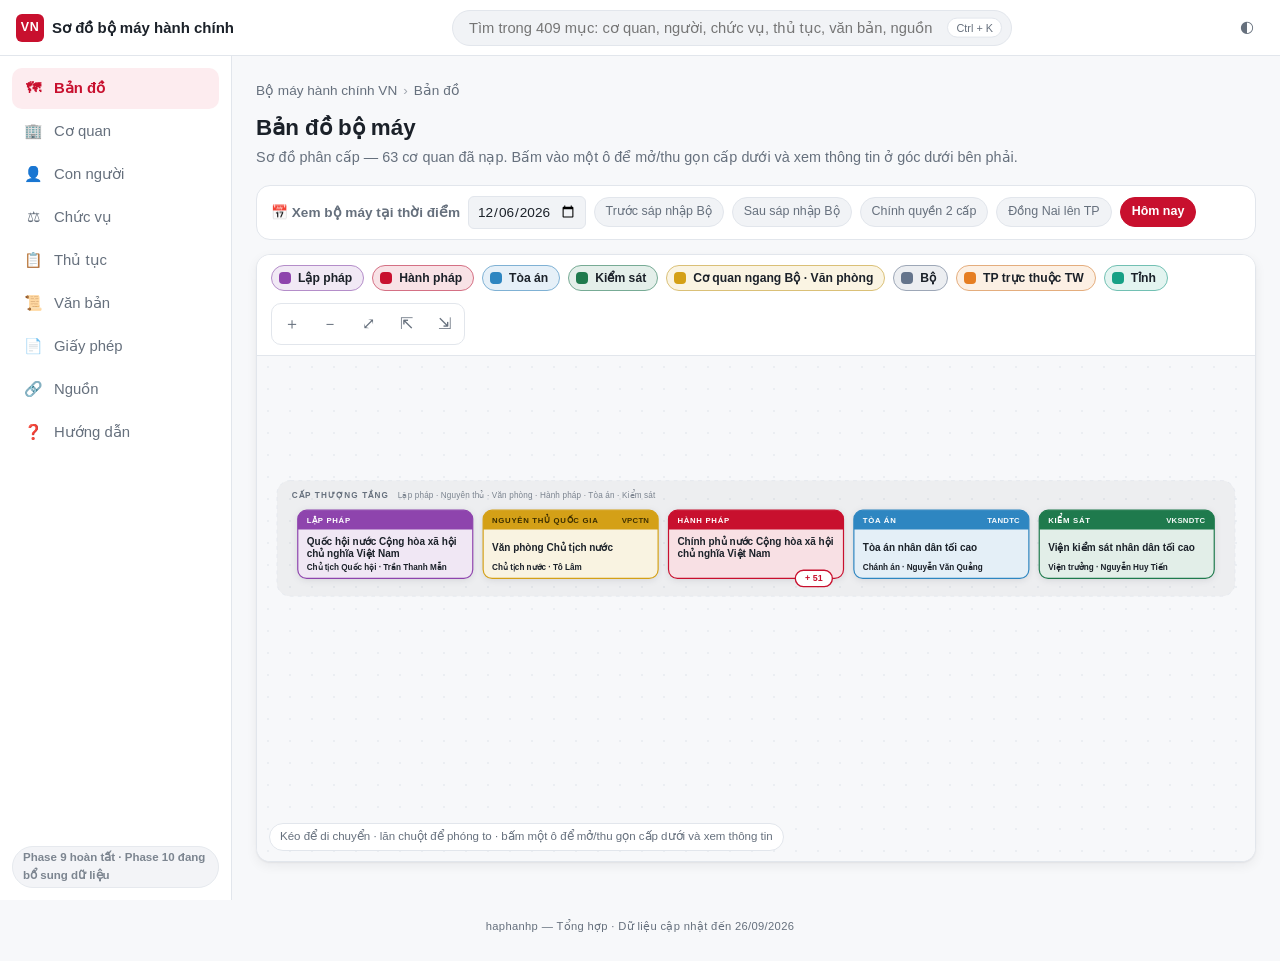
==== commit 22d6378f: "build: chan trang ghi ngay du lieu cap nhat" ====
--- a/publish/bo-may-hanh-chinh-viet-nam.html
+++ b/publish/bo-may-hanh-chinh-viet-nam.html
@@ -381,7 +381,7 @@
 <div id="toast-root" class="toast-root"></div>
 
 
-<div style="text-align:center;font-family:'Inter',sans-serif;font-size:0.7rem;color:var(--c-text-muted);padding:18px 10px 26px;letter-spacing:0.03em;">haphanhp — Tổng hợp · Tháng 9, 2026</div>
+<div style="text-align:center;font-family:'Inter',sans-serif;font-size:0.7rem;color:var(--c-text-muted);padding:18px 10px 26px;letter-spacing:0.03em;">haphanhp — Tổng hợp · Dữ liệu cập nhật đến 26/09/2026</div>
 <script>
 window.__VNADMIN_DATA__ = {"organizations":[{"id":"org-quochoi-vn","type":"legislature","name":{"vi":"Quốc hội nước Cộng hòa xã hội chủ nghĩa Việt Nam","en":""},"short_name":"Quốc hội","status":"active","jurisdiction":"national","parent_id":null,"contact":{"address":"Nhà Quốc hội, số 1 đường Độc Lập, phường Điện Biên (Ba Đình), Hà Nội","phone":[],"email":[],"website":["https://quochoi.vn"]},"leadership":[{"position_id":"position-chu-tich-quoc-hoi","person_id":"person-tran-thanh-man"}],"functions":["Cơ quan đại biểu cao nhất của Nhân dân, cơ quan quyền lực nhà nước cao nhất","Thực hiện quyền lập hiến, lập pháp","Quyết định các vấn đề quan trọng của đất nước","Giám sát tối cao hoạt động của Nhà nước"],"powers":[],"responsibilities":[],"units":[],"procedures":[],"documents":["doc-hien-phap-2013"],"source_ids":["source-001","source-006"],"effective_from":null,"effective_to":null,"last_verified":"2026-09-18","notes":"SĐT/email cấp toàn cơ quan CHƯA XÁC MINH — chỉ tìm được số của từng vụ/đơn vị (Vụ Thông tin 080.46528, Thư viện Quốc hội 080.41947...), không dùng làm liên hệ đại diện. ⚠️ Không dùng số 080.43162 / địa chỉ 16 Lê Hồng Phong (footer Báo Điện tử Chính phủ)."},{"id":"org-vpctn-vn","type":"agency","name":{"vi":"Văn phòng Chủ tịch nước","en":""},"short_name":"VPCTN","status":"active","jurisdiction":"national","parent_id":null,"contact":{"address":"Số 12 Ngô Quyền, phường Hoàn Kiếm, Hà Nội (khuôn viên Bắc Bộ Phủ; mặt còn lại là số 2 Lê Thạch)","phone":["080.43176"],"email":["vanphongctnvn@gmail.com"],"website":["https://vpctn.gov.vn","https://president.gov.vn"],"fax":"0437335256"},"leadership":[{"position_id":"position-chu-tich-nuoc","person_id":"person-to-lam"},{"position_id":"position-chu-tich-nuoc","person_id":"person-luong-cuong"}],"functions":["Cơ quan giúp việc của Chủ tịch nước"],"powers":[],"responsibilities":[],"units":[],"procedures":[],"documents":[],"source_ids":["source-002","source-007","source-011","source-012","source-412","source-411"],"effective_from":null,"effective_to":null,"last_verified":"2026-09-26","notes":"Trụ sở hiện tại có hiệu lực từ 23/3/2026 theo Thông báo 270/TB-VPCTN; trước đó (đến 22/3/2026) tại 1A/1B Hoàng Hoa Thám, phường Ba Đình. Địa chỉ '2 Hùng Vương' từng xuất hiện là dữ liệu cũ/nhầm — không dùng. Email dùng domain @gmail.com nhưng được niêm yết chính chủ. | Cập nhật 26/9/2026: Chủ tịch nước hiện tại là Tô Lâm (từ 07/4/2026); tiền nhiệm là Lương Cường (đến 06/4/2026)."},{"id":"org-chinhphu-vn","type":"government","name":{"vi":"Chính phủ nước Cộng hòa xã hội chủ nghĩa Việt Nam","en":""},"short_name":"Chính phủ","status":"active","jurisdiction":"national","parent_id":null,"contact":{"address":"Số 01 Hoàng Hoa Thám, Ba Đình, Hà Nội","phone":["080.43100","080.43569"],"email":["vpcp@chinhphu.vn"],"website":["https://chinhphu.vn"],"fax":"080.44130"},"leadership":[],"functions":["Cơ quan hành chính nhà nước cao nhất, thực hiện quyền hành pháp","Thống nhất quản lý kinh tế, văn hóa, xã hội, quốc phòng, an ninh, đối ngoại","Tổ chức thi hành Hiến pháp, luật, nghị quyết của Quốc hội"],"powers":[],"responsibilities":[],"units":[],"procedures":[],"documents":["doc-hien-phap-2013"],"source_ids":["source-003"],"effective_from":null,"effective_to":null,"last_verified":"2026-09-18","notes":"Chịu trách nhiệm trước Quốc hội. Thiết chế hợp hiến (Điều 94–96 Hiến pháp 2013) — KHÁC với 'Văn phòng Chính phủ' (org-vpcp-vn, cơ quan ngang Bộ), dù dùng chung địa chỉ/SĐT/email. Fax: 080.44130."},{"id":"org-tandtc-vn","type":"court","name":{"vi":"Tòa án nhân dân tối cao","en":""},"short_name":"TANDTC","status":"active","jurisdiction":"national","parent_id":null,"contact":{"address":"Số 01 Phạm Văn Bạch, phường Cầu Giấy, Hà Nội","phone":[],"email":[],"website":["https://toaan.gov.vn"]},"leadership":[{"position_id":"position-chanh-an-tandtc","person_id":"person-nguyen-van-quang"}],"functions":["Cơ quan xét xử cao nhất, thực hiện quyền tư pháp","Giám đốc thẩm, tái thẩm bản án/quyết định đã có hiệu lực của tòa án cấp dưới","Hướng dẫn áp dụng thống nhất pháp luật trong xét xử"],"powers":[],"responsibilities":[],"units":[],"procedures":[],"documents":[],"source_ids":["source-004","source-009"],"effective_from":null,"effective_to":null,"last_verified":"2026-09-18","notes":"Trụ sở chuyển đến từ 13/7/2026; trước đó tại 262 Đội Cấn, Ngọc Hà, Hà Nội. SĐT/email CHƯA XÁC MINH — toaan.gov.vn render bằng JavaScript, công cụ tra cứu tự động không đọc được."},{"id":"org-vksndtc-vn","type":"procuracy","name":{"vi":"Viện kiểm sát nhân dân tối cao","en":""},"short_name":"VKSNDTC","status":"active","jurisdiction":"national","parent_id":null,"contact":{"address":"Số 9 Phạm Văn Bạch, phường Cầu Giấy, Hà Nội","phone":["024.38255058"],"email":[],"website":["https://vksndtc.gov.vn"],"fax":"024.38255400"},"leadership":[{"position_id":"position-vien-truong-vksndtc","person_id":"person-nguyen-huy-tien"}],"functions":["Thực hành quyền công tố","Kiểm sát hoạt động tư pháp","Bảo đảm pháp luật được chấp hành nghiêm chỉnh, thống nhất trong điều tra, truy tố, xét xử, thi hành án"],"powers":[],"responsibilities":[],"units":[],"procedures":[],"documents":[],"source_ids":["source-005","source-010"],"effective_from":null,"effective_to":null,"last_verified":"2026-09-18","notes":"Không chuyển trụ sở — chỉ đổi tên phường (Yên Hòa, quận Cầu Giấy → phường Cầu Giấy) theo sáp nhập 2025. Email CHƯA XÁC MINH (2 lần tra tự động đều không xác nhận trực quan được trangtinvkstc@vks.gov.vn). Fax: 024.38255400."},{"id":"org-bo-quoc-phong","type":"ministry","name":{"vi":"Bộ Quốc phòng","en":""},"short_name":"BQP","status":"active","jurisdiction":"national","parent_id":"org-chinhphu-vn","contact":{"address":"Số 1 (một số nguồn ghi 1B) Nguyễn Tri Phương, Ba Đình, Hà Nội","phone":["069.553215"],"email":["info@mod.gov.vn"],"website":["https://mod.gov.vn"]},"leadership":[{"position_id":"position-bo-truong-bo-quoc-phong","person_id":"person-phan-van-giang"}],"functions":["Quản lý nhà nước về quốc phòng","Xây dựng nền quốc phòng toàn dân","Chỉ huy Quân đội nhân dân Việt Nam và dân quân tự vệ","Bảo vệ độc lập, chủ quyền, toàn vẹn lãnh thổ"],"powers":[],"responsibilities":[],"units":[],"procedures":[],"documents":[],"source_ids":["source-101","source-102"],"effective_from":null,"effective_to":null,"last_verified":"2026-09-18","notes":"Số nhà lệch nhẹ giữa 2 nguồn (1 vs 1B) — không phải xung đột nghiêm trọng. Alias website: bqp.vn, dichvucong.mod.gov.vn."},{"id":"org-bo-cong-an","type":"ministry","name":{"vi":"Bộ Công an","en":""},"short_name":"BCA","status":"active","jurisdiction":"national","parent_id":"org-chinhphu-vn","contact":{"address":"Số 96 Nguyễn Du, phường Cửa Nam, Hà Nội","phone":["069.233647"],"email":["bandoc@mps.gov.vn"],"website":["https://mps.gov.vn","https://bocongan.gov.vn"]},"leadership":[{"position_id":"position-bo-truong-bo-cong-an","person_id":"person-luong-tam-quang"}],"functions":["Quản lý nhà nước về an ninh quốc gia, trật tự an toàn xã hội","Đấu tranh phòng chống tội phạm","Quản lý xuất nhập cảnh, cư trú, phòng cháy chữa cháy"],"powers":[],"responsibilities":[],"units":[],"procedures":[],"documents":["doc-tt-12-2025-ttbca"],"source_ids":["source-103","source-104","source-105"],"effective_from":null,"effective_to":null,"last_verified":"2026-09-18","notes":"Trụ sở mới khánh thành 16/8/2025, thay trụ sở cũ 44 Yết Kiêu (chinhphu.vn chưa cập nhật). SĐT nguồn phụ ghi 069.2341165 — ưu tiên số chính chủ mps.gov.vn."},{"id":"org-bo-ngoai-giao","type":"ministry","name":{"vi":"Bộ Ngoại giao","en":""},"short_name":"BNG","status":"active","jurisdiction":"national","parent_id":"org-chinhphu-vn","contact":{"address":"Số 01 Tôn Thất Đàm, Ba Đình, Hà Nội","phone":["024.37992000"],"email":[],"website":["https://mofa.gov.vn"],"fax":"024.37992682"},"leadership":[{"position_id":"position-bo-truong-bo-ngoai-giao","person_id":"person-le-hoai-trung"}],"functions":["Quản lý nhà nước về đối ngoại, ngoại giao","Biên giới lãnh thổ, điều ước quốc tế","Công tác lãnh sự và bảo hộ công dân","Quản lý cơ quan đại diện Việt Nam ở nước ngoài"],"powers":[],"responsibilities":[],"units":[],"procedures":[],"documents":[],"source_ids":["source-106","source-107"],"effective_from":null,"effective_to":null,"last_verified":"2026-09-18","notes":"KHÔNG có email chung toàn cơ quan — chỉ có email bộ phận: bantinbaochi@mofa.gov.vn, banbientap@mofa.gov.vn, ttll.mfa@mofa.gov.vn."},{"id":"org-bo-noi-vu","type":"ministry","name":{"vi":"Bộ Nội vụ","en":""},"short_name":"BNV","status":"active","jurisdiction":"national","parent_id":"org-chinhphu-vn","contact":{"address":"Số 8 Tôn Thất Thuyết, phường Cầu Giấy, Hà Nội","phone":["024.62821016"],"email":[],"website":["https://moha.gov.vn"]},"leadership":[{"position_id":"position-bo-truong-bo-noi-vu","person_id":"person-nguyen-tien-hai"}],"functions":["Quản lý nhà nước về tổ chức hành chính, công vụ - công chức, chính quyền địa phương, thi đua khen thưởng","Từ 01/3/2025 nhận thêm lao động, việc làm, tiền lương, BHXH, người có công, bình đẳng giới (từ Bộ LĐ-TB&XH cũ, đã giải thể)"],"powers":[],"responsibilities":[],"units":[],"procedures":[],"documents":["doc-nq-176-2025-qh15"],"source_ids":["source-108","source-109","source-410"],"effective_from":"2025-03-01","effective_to":null,"last_verified":"2026-09-18","notes":"Tên phường lệch giữa 2 nguồn (Nam Từ Liêm vs Cầu Giấy) — nghi do đổi tên đơn vị hành chính 2025, chưa chốt 100%. Email websitemaster@moha.gov.vn là email quản trị website, KHÔNG phải liên hệ chung — không dùng."},{"id":"org-bo-tu-phap","type":"ministry","name":{"vi":"Bộ Tư pháp","en":""},"short_name":"BTP","status":"active","jurisdiction":"national","parent_id":"org-chinhphu-vn","contact":{"address":"Số 60 Trần Phú, Ba Đình, Hà Nội","phone":["024.62739321"],"email":[],"website":["https://moj.gov.vn"],"fax":"024.62739359"},"leadership":[{"position_id":"position-bo-truong-bo-tu-phap","person_id":"person-hoang-thanh-tung"}],"functions":["Quản lý nhà nước về xây dựng và thi hành pháp luật","Phổ biến, giáo dục pháp luật","Thi hành án dân sự","Hộ tịch, quốc tịch, luật sư, công chứng, đăng ký giao dịch bảo đảm, bồi thường nhà nước"],"powers":[],"responsibilities":[],"units":[],"procedures":[],"documents":["doc-nq-17-2026-qh16"],"source_ids":["source-110","source-111"],"effective_from":null,"effective_to":null,"last_verified":"2026-09-18","notes":"024.62739321 là tổng đài toàn cơ quan (Fax 024.62739359); 024.62739718 + banbientap@moj.gov.vn là của Ban Biên tập Cổng TTĐT, không phải liên hệ chung."},{"id":"org-bo-tai-chinh","type":"ministry","name":{"vi":"Bộ Tài chính","en":""},"short_name":"BTC","status":"active","jurisdiction":"national","parent_id":"org-chinhphu-vn","contact":{"address":"Số 28 Trần Hưng Đạo, quận Hoàn Kiếm, Hà Nội","phone":["024.22202828","024.22202888"],"email":["support@mof.gov.vn"],"website":["https://mof.gov.vn"],"fax":"024.22208091"},"leadership":[{"position_id":"position-bo-truong-bo-tai-chinh","person_id":"person-ngo-van-tuan"}],"functions":["Quản lý nhà nước về ngân sách, thuế - hải quan - kho bạc, nợ công, tài sản công","Chứng khoán, bảo hiểm, giá, kế toán - kiểm toán, thống kê","Từ 01/3/2025 nhận thêm chiến lược - kế hoạch phát triển KT-XH, đầu tư công, xúc tiến đầu tư (từ Bộ Kế hoạch và Đầu tư cũ, đã giải thể)"],"powers":[],"responsibilities":[],"units":[],"procedures":[],"documents":["doc-nq-176-2025-qh15"],"source_ids":["source-112","source-410"],"effective_from":"2025-03-01","effective_to":null,"last_verified":"2026-09-18","notes":"⚠️ Không dùng số 080.43162 / 16 Lê Hồng Phong (footer Báo Điện tử Chính phủ)."},{"id":"org-bo-cong-thuong","type":"ministry","name":{"vi":"Bộ Công Thương","en":""},"short_name":"BCT","status":"active","jurisdiction":"national","parent_id":"org-chinhphu-vn","contact":{"address":"Số 23 Ngô Quyền, phường Cửa Nam, Hà Nội","phone":["024.22202222"],"email":["VPB@moit.gov.vn"],"website":["https://moit.gov.vn"]},"leadership":[{"position_id":"position-bo-truong-bo-cong-thuong","person_id":"person-le-manh-hung"}],"functions":["Quản lý nhà nước về công nghiệp và thương mại","Năng lượng (điện, dầu khí, than, năng lượng tái tạo), hóa chất, an toàn công nghiệp","Xuất nhập khẩu, thương mại trong nước và thương mại điện tử","Quản lý cạnh tranh, phòng vệ thương mại, hội nhập kinh tế quốc tế"],"powers":[],"responsibilities":[],"units":[],"procedures":[],"documents":[],"source_ids":["source-113","source-114"],"effective_from":null,"effective_to":null,"last_verified":"2026-09-18","notes":"SĐT/email trên là của Văn phòng Bộ. 0243.936.6400 / BaoCT@moit.gov.vn là của Báo Công Thương (đơn vị sự nghiệp trực thuộc) — không nhầm."},{"id":"org-bo-nong-nghiep-moi-truong","type":"ministry","name":{"vi":"Bộ Nông nghiệp và Môi trường","en":""},"short_name":"BNNMT","status":"active","jurisdiction":"national","parent_id":"org-chinhphu-vn","contact":{"address":"Số 10 Tôn Thất Thuyết, phường Cầu Giấy, Hà Nội","phone":["024.37956868"],"email":["portal@mae.gov.vn"],"website":["https://mae.gov.vn"],"fax":"024.38359221"},"leadership":[{"position_id":"position-bo-truong-bo-nong-nghiep-va-moi-truong","person_id":"person-trinh-viet-hung"}],"functions":["Quản lý nhà nước về nông nghiệp, lâm nghiệp, diêm nghiệp, thủy sản, thủy lợi, phòng chống thiên tai, phát triển nông thôn","Đất đai, tài nguyên nước, khoáng sản - địa chất, môi trường, khí tượng thủy văn, biến đổi khí hậu, đo đạc - bản đồ, viễn thám, biển và hải đảo","Nhiệm vụ giảm nghèo (tiếp nhận từ Bộ LĐ-TB&XH cũ)"],"powers":[],"responsibilities":[],"units":[],"procedures":[],"documents":["doc-nq-176-2025-qh15"],"source_ids":["source-115","source-116","source-410"],"effective_from":"2025-03-01","effective_to":null,"last_verified":"2026-09-18","notes":"Hợp nhất Bộ NN&PTNT + Bộ TN&MT (01/3/2025). Điểm tiếp công dân 79 Nguyễn Chí Thanh, phường Giảng Võ KHÔNG phải trụ sở chính."},{"id":"org-bo-xay-dung","type":"ministry","name":{"vi":"Bộ Xây dựng","en":""},"short_name":"BXD","status":"active","jurisdiction":"national","parent_id":"org-chinhphu-vn","contact":{"address":"Số 80B Trần Hưng Đạo, phường Cửa Nam, Hà Nội","phone":[],"email":[],"website":["https://moc.gov.vn"]},"leadership":[{"position_id":"position-bo-truong-bo-xay-dung","person_id":"person-tran-hong-minh"}],"functions":["Quản lý nhà nước về xây dựng, vật liệu xây dựng, nhà ở và công sở, kiến trúc, quy hoạch xây dựng đô thị/nông thôn, hạ tầng kỹ thuật đô thị","Giao thông vận tải: đường bộ, đường sắt, đường thủy, hàng hải, hàng không (hợp nhất từ Bộ GTVT cũ, 01/3/2025)"],"powers":[],"responsibilities":[],"units":[],"procedures":[],"documents":["doc-nq-176-2025-qh15"],"source_ids":["source-117","source-410"],"effective_from":"2025-03-01","effective_to":null,"last_verified":"2026-09-18","notes":"SĐT/email toàn cơ quan CHƯA XÁC MINH — chỉ có số Cổng TTĐT (024.38224464 / 024.39760271) và tinbai@moc.gov.vn, không chắc là kênh chung. Trụ sở duy nhất từ 2/2026 sau khi bàn giao 37 Lê Đại Hành cho Bộ Công an."},{"id":"org-bo-vhttdl","type":"ministry","name":{"vi":"Bộ Văn hóa, Thể thao và Du lịch","en":""},"short_name":"BVHTTDL","status":"active","jurisdiction":"national","parent_id":"org-chinhphu-vn","contact":{"address":"Số 51 Ngô Quyền, phường Cửa Nam, Hà Nội","phone":[],"email":["bovanhoathethaodulich@chinhphu.vn"],"website":["https://bvhttdl.gov.vn"]},"leadership":[{"position_id":"position-bo-truong-bo-van-hoa-the-thao-va-du-lich","person_id":"person-lam-thi-phuong-thanh"}],"functions":["Quản lý nhà nước về văn hóa, gia đình, thể dục - thể thao, du lịch","Báo chí, phát thanh - truyền hình, xuất bản - in - phát hành, thông tin điện tử, thông tin cơ sở, thông tin đối ngoại (tiếp nhận từ Bộ TT&TT cũ, giải thể 01/3/2025)"],"powers":[],"responsibilities":[],"units":[],"procedures":[],"documents":["doc-nq-176-2025-qh15"],"source_ids":["source-118","source-119","source-410"],"effective_from":"2025-03-01","effective_to":null,"last_verified":"2026-09-18","notes":"SĐT tổng đài toàn cơ quan CHƯA XÁC MINH — số 0243.9745845 là của Ban Biên tập Cổng TTĐT, đặt ở địa chỉ khác. Website song song: mocst.gov.vn."},{"id":"org-bo-khcn","type":"ministry","name":{"vi":"Bộ Khoa học và Công nghệ","en":""},"short_name":"BKHCN","status":"active","jurisdiction":"national","parent_id":"org-chinhphu-vn","contact":{"address":"Số 18 Nguyễn Du, phường Cửa Nam, Hà Nội","phone":["024.39437097"],"email":["stc@mst.gov.vn"],"website":["https://mst.gov.vn"]},"leadership":[{"position_id":"position-bo-truong-bo-khoa-hoc-va-cong-nghe","person_id":"person-vu-hai-quan"}],"functions":["Quản lý nhà nước về nghiên cứu khoa học, công nghệ, đổi mới sáng tạo, công nghệ chiến lược","Sở hữu trí tuệ; tiêu chuẩn đo lường chất lượng","Năng lượng nguyên tử, an toàn bức xạ hạt nhân","Bưu chính, viễn thông, tần số vô tuyến điện; công nghiệp công nghệ số, chuyển đổi số quốc gia"],"powers":[],"responsibilities":[],"units":[],"procedures":[],"documents":["doc-nq-176-2025-qh15"],"source_ids":["source-120","source-121","source-410"],"effective_from":"2025-03-01","effective_to":null,"last_verified":"2026-09-18","notes":"Hợp nhất phần lớn Bộ TT&TT cũ từ 01/3/2025. Website cũ most.gov.vn đã lỗi thời. chinhphu.vn có bản cache cũ ghi 113 Trần Duy Hưng — không dùng."},{"id":"org-bo-gddt","type":"ministry","name":{"vi":"Bộ Giáo dục và Đào tạo","en":""},"short_name":"BGDĐT","status":"active","jurisdiction":"national","parent_id":"org-chinhphu-vn","contact":{"address":"Số 35 Đại Cồ Việt, phường Bạch Mai, Hà Nội","phone":["024.38695144"],"email":["bogddt@moet.gov.vn"],"website":["https://moet.gov.vn"]},"leadership":[{"position_id":"position-bo-truong-bo-giao-duc-va-dao-tao","person_id":"person-hoang-minh-son"}],"functions":["Quản lý nhà nước về giáo dục mầm non, phổ thông, đại học, giáo dục thường xuyên","Chương trình, sách giáo khoa","Thi cử, cấp phát văn bằng chứng chỉ","Phát triển đội ngũ nhà giáo"],"powers":[],"responsibilities":[],"units":[],"procedures":[],"documents":[],"source_ids":["source-122","source-123"],"effective_from":null,"effective_to":null,"last_verified":"2026-09-18","notes":""},{"id":"org-bo-y-te","type":"ministry","name":{"vi":"Bộ Y tế","en":""},"short_name":"BYT","status":"active","jurisdiction":"national","parent_id":"org-chinhphu-vn","contact":{"address":"Số 138A Giảng Võ, phường Giảng Võ, Hà Nội","phone":[],"email":[],"website":["https://moh.gov.vn"]},"leadership":[{"position_id":"position-bo-truong-bo-y-te","person_id":"person-dao-hong-lan"}],"functions":["Quản lý nhà nước về y tế dự phòng, khám chữa bệnh","Dược, mỹ phẩm, an toàn thực phẩm","Bảo hiểm y tế, dân số"],"powers":[],"responsibilities":[],"units":[],"procedures":[],"documents":[],"source_ids":["source-124"],"effective_from":null,"effective_to":null,"last_verified":"2026-09-18","notes":"SĐT CHƯA XÁC MINH — 2 số khác nhau từ cùng nguồn chinhphu.vn ở 2 thời điểm (0246.273.2.140 và 0246.273.2.273), chưa phân xử, không tự chọn. Email banbientap@moh.gov.vn có thể chỉ là Ban Biên tập."},{"id":"org-bo-dan-toc-ton-giao","type":"ministry","name":{"vi":"Bộ Dân tộc và Tôn giáo","en":""},"short_name":"BDTTG","status":"active","jurisdiction":"national","parent_id":"org-chinhphu-vn","contact":{"address":"Số 349 phố Đội Cấn, phường Ngọc Hà, Hà Nội","phone":["024.37332092"],"email":["bdttg@moera.gov.vn"],"website":["https://bdttg.gov.vn"]},"leadership":[{"position_id":"position-bo-truong-bo-dan-toc-va-ton-giao","person_id":"person-nguyen-dinh-khang"}],"functions":["Quản lý nhà nước về công tác dân tộc (chính sách dân tộc thiểu số, miền núi)","Quản lý nhà nước về tín ngưỡng, tôn giáo trong cả nước"],"powers":[],"responsibilities":[],"units":[],"procedures":[],"documents":["doc-nd-41-2025-ndcp","doc-nq-176-2025-qh15"],"source_ids":["source-125","source-410"],"effective_from":"2025-03-01","effective_to":null,"last_verified":"2026-09-18","notes":"Thành lập 01/3/2025 trên cơ sở nâng cấp Ủy ban Dân tộc + nhận chức năng quản lý tôn giáo từ Bộ Nội vụ (Nghị định 41/2025/NĐ-CP). Domain email (moera.gov.vn) khác domain website (bdttg.gov.vn) — không phải lỗi tra cứu."},{"id":"org-nhnn","type":"ministry_level_agency","name":{"vi":"Ngân hàng Nhà nước Việt Nam","en":""},"short_name":"NHNN","status":"active","jurisdiction":"national","parent_id":"org-chinhphu-vn","contact":{"address":"Số 49 Lý Thái Tổ, Hoàn Kiếm, Hà Nội","phone":["024.32669435"],"email":["thuongtrucweb@sbv.gov.vn"],"website":["https://sbv.gov.vn"]},"leadership":[{"position_id":"position-thong-doc-ngan-hang-nha-nuoc-viet-nam","person_id":"person-pham-duc-an"}],"functions":["Cơ quan ngang Bộ, Ngân hàng Trung ương của Việt Nam","Quản lý nhà nước về tiền tệ, hoạt động ngân hàng, ngoại hối","Phát hành tiền; điều hành chính sách tiền tệ quốc gia"],"powers":[],"responsibilities":[],"units":[],"procedures":[],"documents":[],"source_ids":["source-126","source-127"],"effective_from":null,"effective_to":null,"last_verified":"2026-09-18","notes":""},{"id":"org-thanh-tra-cp","type":"ministry_level_agency","name":{"vi":"Thanh tra Chính phủ","en":""},"short_name":"TTCP","status":"active","jurisdiction":"national","parent_id":"org-chinhphu-vn","contact":{"address":"Số 20 đường Hoàng Quán Chi, phường Cầu Giấy, Hà Nội","phone":["024.38333976"],"email":["ttcp@thanhtra.gov.vn"],"website":["https://thanhtra.gov.vn"]},"leadership":[{"position_id":"position-tong-thanh-tra-chinh-phu","person_id":"person-nguyen-quoc-doan"}],"functions":["Cơ quan ngang Bộ giúp Chính phủ quản lý nhà nước về công tác thanh tra","Tiếp công dân, giải quyết khiếu nại, tố cáo","Phòng, chống tham nhũng, tiêu cực trong cả nước"],"powers":[],"responsibilities":[],"units":[],"procedures":[],"documents":[],"source_ids":["source-128"],"effective_from":null,"effective_to":null,"last_verified":"2026-09-18","notes":""},{"id":"org-vpcp","type":"ministry_level_agency","name":{"vi":"Văn phòng Chính phủ","en":""},"short_name":"VPCP","status":"active","jurisdiction":"national","parent_id":"org-chinhphu-vn","contact":{"address":"Số 01 Hoàng Hoa Thám, Ba Đình, Hà Nội","phone":["080.43100","080.43569"],"email":["vpcp@chinhphu.vn"],"website":["https://vpcp.chinhphu.vn"]},"leadership":[{"position_id":"position-bo-truong-chu-nhiem-van-phong-chinh-phu","person_id":"person-dang-xuan-phong"}],"functions":["Cơ quan ngang Bộ, bộ máy giúp việc của Chính phủ và Thủ tướng Chính phủ","Tham mưu tổng hợp, điều phối hoạt động của Chính phủ","Theo dõi, đôn đốc thực hiện chương trình công tác","Bảo đảm thông tin phục vụ chỉ đạo, điều hành"],"powers":[],"responsibilities":[],"units":[],"procedures":[],"documents":[],"source_ids":["source-129"],"effective_from":null,"effective_to":null,"last_verified":"2026-09-18","notes":"⚠️ KHÁC entity với 'Chính phủ Việt Nam' (org-chinhphu-vn): VPCP là cơ quan ngang Bộ giúp việc, dùng chung trụ sở/SĐT/email — trùng thông tin liên hệ là hợp lý, không gộp 2 node."},{"id":"org-tp-ha-noi","type":"municipality","name":{"vi":"Thành phố Hà Nội","en":""},"short_name":"Hà Nội","status":"active","jurisdiction":"provincial","parent_id":"org-chinhphu-vn","contact":{"address":"Số 79 Đinh Tiên Hoàng, Hoàn Kiếm, Hà Nội","phone":["024.38253536"],"email":["vanthu@hanoi.gov.vn"],"website":["https://hanoi.gov.vn"],"fax":"024.38243126"},"leadership":[{"position_id":"position-chu-tich-ubnd-thanh-pho-ha-noi","person_id":"person-vu-dai-thang"},{"position_id":"position-bi-thu-thanh-uy-ha-noi","person_id":"person-tran-duc-thang"}],"functions":["Ủy ban nhân dân cấp tỉnh — cơ quan hành chính nhà nước ở địa phương","Tổ chức thi hành Hiến pháp, pháp luật và nghị quyết của HĐND cùng cấp trên địa bàn","Quản lý nhà nước các lĩnh vực kinh tế - xã hội, quốc phòng - an ninh tại địa phương","Chỉ đạo, kiểm tra hoạt động của chính quyền cấp xã/phường/đặc khu trực thuộc"],"powers":[],"responsibilities":[],"units":[],"procedures":[],"documents":[],"source_ids":["source-201","source-202"],"effective_from":"2025-07-01","effective_to":null,"last_verified":"2026-09-18","notes":"Bí thư Thành ủy: Trần Đức Thắng (chưa nạp thành entity riêng). Chủ tịch UBND bầu 28/11, nhiệm kỳ 2026–2031."},{"id":"org-tp-hue","type":"municipality","name":{"vi":"Thành phố Huế","en":""},"short_name":"Huế","status":"active","jurisdiction":"provincial","parent_id":"org-chinhphu-vn","contact":{"address":"Số 16 Lê Lợi, phường Thuận Hóa, TP Huế","phone":["0234.3822584"],"email":[],"website":["https://hue.gov.vn"],"fax":"0234.3822803"},"leadership":[{"position_id":"position-chu-tich-ubnd-thanh-pho-hue","person_id":"person-le-tri-thanh"},{"position_id":"position-bi-thu-thanh-uy-hue","person_id":"person-nguyen-dinh-trung"}],"functions":["Ủy ban nhân dân cấp tỉnh — cơ quan hành chính nhà nước ở địa phương","Tổ chức thi hành Hiến pháp, pháp luật và nghị quyết của HĐND cùng cấp trên địa bàn","Quản lý nhà nước các lĩnh vực kinh tế - xã hội, quốc phòng - an ninh tại địa phương","Chỉ đạo, kiểm tra hoạt động của chính quyền cấp xã/phường/đặc khu trực thuộc"],"powers":[],"responsibilities":[],"units":[],"procedures":[],"documents":[],"source_ids":["source-203","source-204"],"effective_from":"2025-07-01","effective_to":null,"last_verified":"2026-09-18","notes":"Bầu 26/7/2026, thay ông Nguyễn Khắc Toàn — chinhphu.vn còn ghi tên cũ. Bí thư Thành ủy: Nguyễn Đình Trung. Email chưa xác minh."},{"id":"org-tinh-cao-bang","type":"province","name":{"vi":"Tỉnh Cao Bằng","en":""},"short_name":"Cao Bằng","status":"active","jurisdiction":"provincial","parent_id":"org-chinhphu-vn","contact":{"address":"Khu đô thị mới, phường Đề Thám, TP Cao Bằng","phone":["0206.3852139"],"email":["portal@caobang.gov.vn"],"website":["https://caobang.gov.vn"],"fax":"0206.3852866"},"leadership":[{"position_id":"position-chu-tich-ubnd-tinh-cao-bang","person_id":"person-le-hai-hoa"},{"position_id":"position-bi-thu-tinh-uy-cao-bang","person_id":"person-phan-thang-an"}],"functions":["Ủy ban nhân dân cấp tỉnh — cơ quan hành chính nhà nước ở địa phương","Tổ chức thi hành Hiến pháp, pháp luật và nghị quyết của HĐND cùng cấp trên địa bàn","Quản lý nhà nước các lĩnh vực kinh tế - xã hội, quốc phòng - an ninh tại địa phương","Chỉ đạo, kiểm tra hoạt động của chính quyền cấp xã/phường/đặc khu trực thuộc"],"powers":[],"responsibilities":[],"units":[],"procedures":[],"documents":[],"source_ids":["source-205"],"effective_from":"2025-07-01","effective_to":null,"last_verified":"2026-09-18","notes":"Bí thư Tỉnh ủy chưa xác minh."},{"id":"org-tinh-dien-bien","type":"province","name":{"vi":"Tỉnh Điện Biên","en":""},"short_name":"Điện Biên","status":"active","jurisdiction":"provincial","parent_id":"org-chinhphu-vn","contact":{"address":"Số 851 đường Võ Nguyên Giáp, phường Điện Biên Phủ","phone":["0215.3827726"],"email":["vpubnd@dienbien.gov.vn"],"website":["https://dienbien.gov.vn"],"fax":"0215.3825076"},"leadership":[{"position_id":"position-chu-tich-ubnd-tinh-dien-bien","person_id":"person-le-van-luong"},{"position_id":"position-bi-thu-tinh-uy-dien-bien","person_id":"person-tran-tien-dung"}],"functions":["Ủy ban nhân dân cấp tỉnh — cơ quan hành chính nhà nước ở địa phương","Tổ chức thi hành Hiến pháp, pháp luật và nghị quyết của HĐND cùng cấp trên địa bàn","Quản lý nhà nước các lĩnh vực kinh tế - xã hội, quốc phòng - an ninh tại địa phương","Chỉ đạo, kiểm tra hoạt động của chính quyền cấp xã/phường/đặc khu trực thuộc"],"powers":[],"responsibilities":[],"units":[],"procedures":[],"documents":[],"source_ids":["source-206"],"effective_from":"2025-07-01","effective_to":null,"last_verified":"2026-09-18","notes":"Bí thư Tỉnh ủy chưa xác minh."},{"id":"org-tinh-ha-tinh","type":"province","name":{"vi":"Tỉnh Hà Tĩnh","en":""},"short_name":"Hà Tĩnh","status":"active","jurisdiction":"provincial","parent_id":"org-chinhphu-vn","contact":{"address":"Số 19 đường Nguyễn Tất Thành, phường Thành Sen","phone":["02393.857717"],"email":["ubhatinh@hatinh.gov.vn"],"website":["https://hatinh.gov.vn"],"fax":"02393.856141"},"leadership":[{"position_id":"position-chu-tich-ubnd-tinh-ha-tinh","person_id":"person-phan-thien-dinh"},{"position_id":"position-bi-thu-tinh-uy-ha-tinh","person_id":"person-nguyen-duy-lam"}],"functions":["Ủy ban nhân dân cấp tỉnh — cơ quan hành chính nhà nước ở địa phương","Tổ chức thi hành Hiến pháp, pháp luật và nghị quyết của HĐND cùng cấp trên địa bàn","Quản lý nhà nước các lĩnh vực kinh tế - xã hội, quốc phòng - an ninh tại địa phương","Chỉ đạo, kiểm tra hoạt động của chính quyền cấp xã/phường/đặc khu trực thuộc"],"powers":[],"responsibilities":[],"units":[],"procedures":[],"documents":[],"source_ids":["source-207"],"effective_from":"2025-07-01","effective_to":null,"last_verified":"2026-09-18","notes":"Điều động từ Chủ tịch UBND TP Huế sang, 18/11/2025. Bí thư Tỉnh ủy chưa xác minh."},{"id":"org-tinh-lai-chau","type":"province","name":{"vi":"Tỉnh Lai Châu","en":""},"short_name":"Lai Châu","status":"active","jurisdiction":"provincial","parent_id":"org-chinhphu-vn","contact":{"address":"Nhà B, Trung tâm Hành chính, Đại lộ Lê Lợi, phường Tân Phong","phone":["0213.3876337"],"email":["laichau@chinhphu.vn"],"website":["https://laichau.gov.vn"],"fax":"0213.3876356"},"leadership":[{"position_id":"position-chu-tich-ubnd-tinh-lai-chau","person_id":"person-ha-quang-trung"},{"position_id":"position-bi-thu-tinh-uy-lai-chau","person_id":"person-le-minh-ngan"}],"functions":["Ủy ban nhân dân cấp tỉnh — cơ quan hành chính nhà nước ở địa phương","Tổ chức thi hành Hiến pháp, pháp luật và nghị quyết của HĐND cùng cấp trên địa bàn","Quản lý nhà nước các lĩnh vực kinh tế - xã hội, quốc phòng - an ninh tại địa phương","Chỉ đạo, kiểm tra hoạt động của chính quyền cấp xã/phường/đặc khu trực thuộc"],"powers":[],"responsibilities":[],"units":[],"procedures":[],"documents":[],"source_ids":["source-208"],"effective_from":"2025-07-01","effective_to":null,"last_verified":"2026-09-18","notes":"Bí thư Tỉnh ủy chưa xác minh."},{"id":"org-tinh-lang-son","type":"province","name":{"vi":"Tỉnh Lạng Sơn","en":""},"short_name":"Lạng Sơn","status":"active","jurisdiction":"provincial","parent_id":"org-chinhphu-vn","contact":{"address":"Số 2 đường Hùng Vương, phường Lương Văn Tri","phone":["0205.3814302"],"email":["ubndls@langson.gov.vn"],"website":["https://langson.gov.vn"],"fax":"0205.3812336"},"leadership":[{"position_id":"position-chu-tich-ubnd-tinh-lang-son","person_id":"person-nguyen-canh-toan"},{"position_id":"position-bi-thu-tinh-uy-lang-son","person_id":"person-hoang-quoc-khanh"}],"functions":["Ủy ban nhân dân cấp tỉnh — cơ quan hành chính nhà nước ở địa phương","Tổ chức thi hành Hiến pháp, pháp luật và nghị quyết của HĐND cùng cấp trên địa bàn","Quản lý nhà nước các lĩnh vực kinh tế - xã hội, quốc phòng - an ninh tại địa phương","Chỉ đạo, kiểm tra hoạt động của chính quyền cấp xã/phường/đặc khu trực thuộc"],"powers":[],"responsibilities":[],"units":[],"procedures":[],"documents":[],"source_ids":["source-209"],"effective_from":"2025-07-01","effective_to":null,"last_verified":"2026-09-18","notes":"Bí thư Tỉnh ủy chưa xác minh."},{"id":"org-tinh-nghe-an","type":"province","name":{"vi":"Tỉnh Nghệ An","en":""},"short_name":"Nghệ An","status":"active","jurisdiction":"provincial","parent_id":"org-chinhphu-vn","contact":{"address":"Số 3 đường Trường Thi, phường Trường Vinh","phone":["0238.3844522"],"email":["banbientap@nghean.gov.vn"],"website":["https://nghean.gov.vn"],"fax":"0238.3843049"},"leadership":[{"position_id":"position-chu-tich-ubnd-tinh-nghe-an","person_id":"person-vo-trong-hai"},{"position_id":"position-bi-thu-tinh-uy-nghe-an","person_id":"person-nguyen-khac-than"}],"functions":["Ủy ban nhân dân cấp tỉnh — cơ quan hành chính nhà nước ở địa phương","Tổ chức thi hành Hiến pháp, pháp luật và nghị quyết của HĐND cùng cấp trên địa bàn","Quản lý nhà nước các lĩnh vực kinh tế - xã hội, quốc phòng - an ninh tại địa phương","Chỉ đạo, kiểm tra hoạt động của chính quyền cấp xã/phường/đặc khu trực thuộc"],"powers":[],"responsibilities":[],"units":[],"procedures":[],"documents":[],"source_ids":["source-210"],"effective_from":"2025-07-01","effective_to":null,"last_verified":"2026-09-18","notes":"Bí thư Tỉnh ủy chưa xác minh."},{"id":"org-tinh-quang-ninh","type":"province","name":{"vi":"Tỉnh Quảng Ninh","en":""},"short_name":"Quảng Ninh","status":"active","jurisdiction":"provincial","parent_id":"org-chinhphu-vn","contact":{"address":"Phường Hồng Hà, TP Hạ Long","phone":["0203.3835852"],"email":["vpubnd@quangninh.gov.vn"],"website":["https://quangninh.gov.vn"],"fax":"0203.3835353"},"leadership":[{"position_id":"position-chu-tich-ubnd-tinh-quang-ninh","person_id":"person-bui-van-khang"},{"position_id":"position-bi-thu-tinh-uy-quang-ninh","person_id":"person-quan-minh-cuong"}],"functions":["Ủy ban nhân dân cấp tỉnh — cơ quan hành chính nhà nước ở địa phương","Tổ chức thi hành Hiến pháp, pháp luật và nghị quyết của HĐND cùng cấp trên địa bàn","Quản lý nhà nước các lĩnh vực kinh tế - xã hội, quốc phòng - an ninh tại địa phương","Chỉ đạo, kiểm tra hoạt động của chính quyền cấp xã/phường/đặc khu trực thuộc"],"powers":[],"responsibilities":[],"units":[],"procedures":[],"documents":[],"source_ids":["source-211"],"effective_from":"2025-07-01","effective_to":null,"last_verified":"2026-09-18","notes":"⚠️ Một bản cache chinhphu.vn (city=3685) ghi nhầm 'Thành phố Quảng Ninh' — SAI, đây vẫn là TỈNH (không sáp nhập)."},{"id":"org-tinh-thanh-hoa","type":"province","name":{"vi":"Tỉnh Thanh Hóa","en":""},"short_name":"Thanh Hóa","status":"active","jurisdiction":"provincial","parent_id":"org-chinhphu-vn","contact":{"address":"Số 35 Đại lộ Lê Lợi, phường Hạc Thành","phone":["0237.3852246"],"email":["vanphongub@thanhhoa.gov.vn"],"website":["https://thanhhoa.gov.vn"],"fax":"0237.3851255"},"leadership":[{"position_id":"position-chu-tich-ubnd-tinh-thanh-hoa","person_id":"person-to-anh-dung"},{"position_id":"position-bi-thu-tinh-uy-thanh-hoa","person_id":"person-le-duc-thai"}],"functions":["Ủy ban nhân dân cấp tỉnh — cơ quan hành chính nhà nước ở địa phương","Tổ chức thi hành Hiến pháp, pháp luật và nghị quyết của HĐND cùng cấp trên địa bàn","Quản lý nhà nước các lĩnh vực kinh tế - xã hội, quốc phòng - an ninh tại địa phương","Chỉ đạo, kiểm tra hoạt động của chính quyền cấp xã/phường/đặc khu trực thuộc"],"powers":[],"responsibilities":[],"units":[],"procedures":[],"documents":[],"source_ids":["source-212","source-213"],"effective_from":"2025-07-01","effective_to":null,"last_verified":"2026-09-18","notes":"Thiếu tướng, bầu 27/7/2026 thay ông Nguyễn Hoài Anh. Phó Bí thư Thường trực kiêm CT HĐND: Nguyễn Hồng Phong; Bí thư Tỉnh ủy chưa xác minh."},{"id":"org-tinh-son-la","type":"province","name":{"vi":"Tỉnh Sơn La","en":""},"short_name":"Sơn La","status":"active","jurisdiction":"provincial","parent_id":"org-chinhphu-vn","contact":{"address":"Khu quảng trường Tây Bắc, phường Chiềng Cơi","phone":["0212.3852010"],"email":["ubnd@sonla.gov.vn"],"website":["https://sonla.gov.vn"],"fax":"0212.3852028"},"leadership":[{"position_id":"position-chu-tich-ubnd-tinh-son-la","person_id":"person-nguyen-dinh-viet"},{"position_id":"position-bi-thu-tinh-uy-son-la","person_id":"person-hoang-van-nghiem"}],"functions":["Ủy ban nhân dân cấp tỉnh — cơ quan hành chính nhà nước ở địa phương","Tổ chức thi hành Hiến pháp, pháp luật và nghị quyết của HĐND cùng cấp trên địa bàn","Quản lý nhà nước các lĩnh vực kinh tế - xã hội, quốc phòng - an ninh tại địa phương","Chỉ đạo, kiểm tra hoạt động của chính quyền cấp xã/phường/đặc khu trực thuộc"],"powers":[],"responsibilities":[],"units":[],"procedures":[],"documents":[],"source_ids":["source-214"],"effective_from":"2025-07-01","effective_to":null,"last_verified":"2026-09-18","notes":"Bí thư Tỉnh ủy chưa xác minh."},{"id":"org-tinh-tuyen-quang","type":"province","name":{"vi":"Tỉnh Tuyên Quang","en":""},"short_name":"Tuyên Quang","status":"active","jurisdiction":"provincial","parent_id":"org-chinhphu-vn","contact":{"address":"Số 160 đường Trần Hưng Đạo, phường Minh Xuân","phone":["0207.3822484"],"email":["tuyenquang@chinhphu.vn"],"website":["https://tuyenquang.gov.vn"],"fax":"0207.3822897"},"leadership":[{"position_id":"position-chu-tich-ubnd-tinh-tuyen-quang","person_id":"person-phan-huy-ngoc"},{"position_id":"position-bi-thu-tinh-uy-tuyen-quang","person_id":"person-hau-a-lenh"}],"functions":["Ủy ban nhân dân cấp tỉnh — cơ quan hành chính nhà nước ở địa phương","Tổ chức thi hành Hiến pháp, pháp luật và nghị quyết của HĐND cùng cấp trên địa bàn","Quản lý nhà nước các lĩnh vực kinh tế - xã hội, quốc phòng - an ninh tại địa phương","Chỉ đạo, kiểm tra hoạt động của chính quyền cấp xã/phường/đặc khu trực thuộc"],"powers":[],"responsibilities":[],"units":[],"procedures":[],"documents":[],"source_ids":["source-215"],"effective_from":"2025-07-01","effective_to":null,"last_verified":"2026-09-18","notes":"Tỉnh mới = Hà Giang + Tuyên Quang cũ. Trung tâm hành chính tại địa bàn TP Tuyên Quang cũ — xác minh GIÁN TIẾP qua địa chỉ trụ sở, chưa có văn bản pháp luật minh thị."},{"id":"org-tinh-lao-cai","type":"province","name":{"vi":"Tỉnh Lào Cai","en":""},"short_name":"Lào Cai","status":"active","jurisdiction":"provincial","parent_id":"org-chinhphu-vn","contact":{"address":"Số 1227 đường Yên Ninh, phường Yên Bái","phone":["0216.3852808"],"email":["contact-ubnd@laocai.gov.vn"],"website":["https://laocai.gov.vn"],"fax":"0216.3840006"},"leadership":[{"position_id":"position-chu-tich-ubnd-tinh-lao-cai","person_id":"person-nguyen-tuan-anh"},{"position_id":"position-bi-thu-tinh-uy-lao-cai","person_id":"person-duong-quoc-huy"}],"functions":["Ủy ban nhân dân cấp tỉnh — cơ quan hành chính nhà nước ở địa phương","Tổ chức thi hành Hiến pháp, pháp luật và nghị quyết của HĐND cùng cấp trên địa bàn","Quản lý nhà nước các lĩnh vực kinh tế - xã hội, quốc phòng - an ninh tại địa phương","Chỉ đạo, kiểm tra hoạt động của chính quyền cấp xã/phường/đặc khu trực thuộc"],"powers":[],"responsibilities":[],"units":[],"procedures":[],"documents":[],"source_ids":["source-216"],"effective_from":"2025-07-01","effective_to":null,"last_verified":"2026-09-18","notes":"Tỉnh mới = Lào Cai + Yên Bái cũ; trung tâm hành chính tại phường Yên Bái (TP Yên Bái cũ)."},{"id":"org-tinh-thai-nguyen","type":"province","name":{"vi":"Tỉnh Thái Nguyên","en":""},"short_name":"Thái Nguyên","status":"active","jurisdiction":"provincial","parent_id":"org-chinhphu-vn","contact":{"address":"Số 18 đường Nha Trang, phường Phan Đình Phùng","phone":["0208.3858543"],"email":["vpubndt@thainguyen.gov.vn"],"website":["https://thainguyen.gov.vn"],"fax":"0208.3855385"},"leadership":[{"position_id":"position-chu-tich-ubnd-tinh-thai-nguyen","person_id":"person-vuong-quoc-tuan"},{"position_id":"position-bi-thu-tinh-uy-thai-nguyen","person_id":"person-trinh-xuan-truong"}],"functions":["Ủy ban nhân dân cấp tỉnh — cơ quan hành chính nhà nước ở địa phương","Tổ chức thi hành Hiến pháp, pháp luật và nghị quyết của HĐND cùng cấp trên địa bàn","Quản lý nhà nước các lĩnh vực kinh tế - xã hội, quốc phòng - an ninh tại địa phương","Chỉ đạo, kiểm tra hoạt động của chính quyền cấp xã/phường/đặc khu trực thuộc"],"powers":[],"responsibilities":[],"units":[],"procedures":[],"documents":[],"source_ids":["source-217","source-218"],"effective_from":"2025-07-01","effective_to":null,"last_verified":"2026-09-18","notes":"Tỉnh mới = Bắc Kạn + Thái Nguyên cũ. Chủ tịch từ 17/11/2025, hoán đổi vị trí với ông Phạm Hoàng Sơn (sang Bắc Ninh)."},{"id":"org-tinh-phu-tho","type":"province","name":{"vi":"Tỉnh Phú Thọ","en":""},"short_name":"Phú Thọ","status":"active","jurisdiction":"provincial","parent_id":"org-chinhphu-vn","contact":{"address":"Đường Trần Phú, phường Việt Trì","phone":["0210.3846647"],"email":["vpub@phutho.gov.vn"],"website":["https://phutho.gov.vn"],"fax":"0210.3846816"},"leadership":[{"position_id":"position-chu-tich-ubnd-tinh-phu-tho","person_id":"person-tran-duy-dong"},{"position_id":"position-bi-thu-tinh-uy-phu-tho","person_id":"person-pham-dai-duong"}],"functions":["Ủy ban nhân dân cấp tỉnh — cơ quan hành chính nhà nước ở địa phương","Tổ chức thi hành Hiến pháp, pháp luật và nghị quyết của HĐND cùng cấp trên địa bàn","Quản lý nhà nước các lĩnh vực kinh tế - xã hội, quốc phòng - an ninh tại địa phương","Chỉ đạo, kiểm tra hoạt động của chính quyền cấp xã/phường/đặc khu trực thuộc"],"powers":[],"responsibilities":[],"units":[],"procedures":[],"documents":[],"source_ids":["source-219"],"effective_from":"2025-07-01","effective_to":null,"last_verified":"2026-09-18","notes":"Tỉnh mới = Vĩnh Phúc + Hòa Bình + Phú Thọ cũ. Chủ tịch tái cử 27/3/2026."},{"id":"org-tinh-bac-ninh","type":"province","name":{"vi":"Tỉnh Bắc Ninh","en":""},"short_name":"Bắc Ninh","status":"active","jurisdiction":"provincial","parent_id":"org-chinhphu-vn","contact":{"address":"Số 82 Hùng Vương, phường Bắc Giang","phone":["0222.3898777"],"email":["tinbacninh@bacninh.gov.vn"],"website":["https://bacninh.gov.vn"],"fax":"0222.3822492"},"leadership":[{"position_id":"position-chu-tich-ubnd-tinh-bac-ninh","person_id":"person-pham-hoang-son"},{"position_id":"position-bi-thu-tinh-uy-bac-ninh","person_id":"person-nguyen-hong-thai"}],"functions":["Ủy ban nhân dân cấp tỉnh — cơ quan hành chính nhà nước ở địa phương","Tổ chức thi hành Hiến pháp, pháp luật và nghị quyết của HĐND cùng cấp trên địa bàn","Quản lý nhà nước các lĩnh vực kinh tế - xã hội, quốc phòng - an ninh tại địa phương","Chỉ đạo, kiểm tra hoạt động của chính quyền cấp xã/phường/đặc khu trực thuộc"],"powers":[],"responsibilities":[],"units":[],"procedures":[],"documents":[],"source_ids":["source-220","source-221"],"effective_from":"2025-07-01","effective_to":null,"last_verified":"2026-09-18","notes":"Tỉnh mới = Bắc Giang + Bắc Ninh cũ; trung tâm hành chính tại phường Bắc Giang. Tỉnh ủy/HĐND đặt tại số 1 Lê Thánh Tông, phường Tân Tiến. Chủ tịch từ 17/11/2025."},{"id":"org-tinh-hung-yen","type":"province","name":{"vi":"Tỉnh Hưng Yên","en":""},"short_name":"Hưng Yên","status":"active","jurisdiction":"provincial","parent_id":"org-chinhphu-vn","contact":{"address":"Số 10 đường Chùa Chuông, phường Phố Hiến","phone":["0221.3863823"],"email":["hungyen@chinhphu.vn"],"website":["https://hungyen.gov.vn"],"fax":"0221.3863932"},"leadership":[{"position_id":"position-chu-tich-ubnd-tinh-hung-yen","person_id":"person-nguyen-manh-quyen"},{"position_id":"position-bi-thu-tinh-uy-hung-yen","person_id":"person-pham-quang-ngoc"}],"functions":["Ủy ban nhân dân cấp tỉnh — cơ quan hành chính nhà nước ở địa phương","Tổ chức thi hành Hiến pháp, pháp luật và nghị quyết của HĐND cùng cấp trên địa bàn","Quản lý nhà nước các lĩnh vực kinh tế - xã hội, quốc phòng - an ninh tại địa phương","Chỉ đạo, kiểm tra hoạt động của chính quyền cấp xã/phường/đặc khu trực thuộc"],"powers":[],"responsibilities":[],"units":[],"procedures":[],"documents":[],"source_ids":["source-222","source-223"],"effective_from":"2025-07-01","effective_to":null,"last_verified":"2026-09-18","notes":"Tỉnh mới = Thái Bình + Hưng Yên cũ; trung tâm tại phường Phố Hiến. Ghế Chủ tịch đổi nhiều lần: Nguyễn Khắc Thận → Phạm Quang Ngọc (11/2025) → Nguyễn Mạnh Quyền (4/2026)."},{"id":"org-tp-hai-phong","type":"municipality","name":{"vi":"Thành phố Hải Phòng","en":""},"short_name":"Hải Phòng","status":"active","jurisdiction":"provincial","parent_id":"org-chinhphu-vn","contact":{"address":"Tòa nhà B, Trung tâm Chính trị – Hành chính TP, phường Thủy Nguyên","phone":["0225.08031253"],"email":["ubnd@haiphong.gov.vn"],"website":["https://haiphong.gov.vn"],"fax":"0225.3842368"},"leadership":[{"position_id":"position-chu-tich-ubnd-thanh-pho-hai-phong","person_id":"person-do-thanh-trung"},{"position_id":"position-bi-thu-thanh-uy-hai-phong","person_id":"person-le-ngoc-chau"}],"functions":["Ủy ban nhân dân cấp tỉnh — cơ quan hành chính nhà nước ở địa phương","Tổ chức thi hành Hiến pháp, pháp luật và nghị quyết của HĐND cùng cấp trên địa bàn","Quản lý nhà nước các lĩnh vực kinh tế - xã hội, quốc phòng - an ninh tại địa phương","Chỉ đạo, kiểm tra hoạt động của chính quyền cấp xã/phường/đặc khu trực thuộc"],"powers":[],"responsibilities":[],"units":[],"procedures":[],"documents":[],"source_ids":["source-224","source-225"],"effective_from":"2025-07-01","effective_to":null,"last_verified":"2026-09-18","notes":"TP mới = Hải Phòng + Hải Dương cũ. Trung tâm hành chính – chính trị MỚI tại Khu đô thị Bắc Sông Cấm, phường Thủy Nguyên (không phải trụ sở cũ ở Hồng Bàng). Chủ tịch bầu 20/4/2026, phê chuẩn 23/4/2026."},{"id":"org-tinh-ninh-binh","type":"province","name":{"vi":"Tỉnh Ninh Bình","en":""},"short_name":"Ninh Bình","status":"active","jurisdiction":"provincial","parent_id":"org-chinhphu-vn","contact":{"address":"Số 3 đường Lê Hồng Phong, phường Hoa Lư","phone":["0229.3871059"],"email":["vpubnd@ninhbinh.gov.vn"],"website":["https://ninhbinh.gov.vn"],"fax":"0229.3871890"},"leadership":[{"position_id":"position-chu-tich-ubnd-tinh-ninh-binh","person_id":"person-nguyen-thanh-binh"},{"position_id":"position-bi-thu-tinh-uy-ninh-binh","person_id":"person-tran-huy-tuan"}],"functions":["Ủy ban nhân dân cấp tỉnh — cơ quan hành chính nhà nước ở địa phương","Tổ chức thi hành Hiến pháp, pháp luật và nghị quyết của HĐND cùng cấp trên địa bàn","Quản lý nhà nước các lĩnh vực kinh tế - xã hội, quốc phòng - an ninh tại địa phương","Chỉ đạo, kiểm tra hoạt động của chính quyền cấp xã/phường/đặc khu trực thuộc"],"powers":[],"responsibilities":[],"units":[],"procedures":[],"documents":[],"source_ids":["source-226","source-227"],"effective_from":"2025-07-01","effective_to":null,"last_verified":"2026-09-18","notes":"Bầu 4/3/2026; trước đó lần lượt Phạm Quang Ngọc rồi Trần Huy Tuấn (được thăng làm Bí thư Tỉnh ủy)."},{"id":"org-tinh-quang-tri","type":"province","name":{"vi":"Tỉnh Quảng Trị","en":""},"short_name":"Quảng Trị","status":"active","jurisdiction":"provincial","parent_id":"org-chinhphu-vn","contact":{"address":"Số 06 Hùng Vương, phường Đồng Hới","phone":["0233.3852501"],"email":["vpubndt@quangtri.gov.vn"],"website":["https://quangtri.gov.vn"],"fax":"0233.3852827"},"leadership":[{"position_id":"position-chu-tich-ubnd-tinh-quang-tri","person_id":"person-le-hong-vinh"},{"position_id":"position-bi-thu-tinh-uy-quang-tri","person_id":"person-nguyen-van-phuong"}],"functions":["Ủy ban nhân dân cấp tỉnh — cơ quan hành chính nhà nước ở địa phương","Tổ chức thi hành Hiến pháp, pháp luật và nghị quyết của HĐND cùng cấp trên địa bàn","Quản lý nhà nước các lĩnh vực kinh tế - xã hội, quốc phòng - an ninh tại địa phương","Chỉ đạo, kiểm tra hoạt động của chính quyền cấp xã/phường/đặc khu trực thuộc"],"powers":[],"responsibilities":[],"units":[],"procedures":[],"documents":[],"source_ids":["source-228"],"effective_from":"2025-07-01","effective_to":null,"last_verified":"2026-09-18","notes":"Bầu 17/11/2025, tái cử nhiệm kỳ 2026–2031. Trung tâm hành chính tại phường Đồng Hới."},{"id":"org-tp-da-nang","type":"municipality","name":{"vi":"Thành phố Đà Nẵng","en":""},"short_name":"Đà Nẵng","status":"active","jurisdiction":"provincial","parent_id":"org-chinhphu-vn","contact":{"address":"Số 24 Trần Phú, phường Hải Châu","phone":["0236.3821293"],"email":["vpub@danang.gov.vn"],"website":["https://danang.gov.vn"],"fax":"0236.3825321"},"leadership":[{"position_id":"position-chu-tich-ubnd-thanh-pho-da-nang","person_id":"person-nguyen-manh-hung"},{"position_id":"position-bi-thu-thanh-uy-da-nang","person_id":"person-le-ngoc-quang"}],"functions":["Ủy ban nhân dân cấp tỉnh — cơ quan hành chính nhà nước ở địa phương","Tổ chức thi hành Hiến pháp, pháp luật và nghị quyết của HĐND cùng cấp trên địa bàn","Quản lý nhà nước các lĩnh vực kinh tế - xã hội, quốc phòng - an ninh tại địa phương","Chỉ đạo, kiểm tra hoạt động của chính quyền cấp xã/phường/đặc khu trực thuộc"],"powers":[],"responsibilities":[],"units":[],"procedures":[],"documents":[],"source_ids":["source-229","source-230"],"effective_from":"2025-07-01","effective_to":null,"last_verified":"2026-09-18","notes":"Bầu 14/4/2026, thay ông Phạm Đức Ấn (chuyển làm Thống đốc Ngân hàng Nhà nước). ⚠️ Trùng tên với nguyên Bộ trưởng Bộ KH&CN Nguyễn Mạnh Hùng — là 2 người khác nhau."},{"id":"org-tinh-quang-ngai","type":"province","name":{"vi":"Tỉnh Quảng Ngãi","en":""},"short_name":"Quảng Ngãi","status":"active","jurisdiction":"provincial","parent_id":"org-chinhphu-vn","contact":{"address":"Số 52 Hùng Vương, phường Cẩm Thành","phone":["0255.3822855"],"email":["ubnd@quangngai.gov.vn"],"website":["https://quangngai.gov.vn"],"fax":"0255.3822217"},"leadership":[{"position_id":"position-chu-tich-ubnd-tinh-quang-ngai","person_id":"person-nguyen-duc-tam"},{"position_id":"position-bi-thu-tinh-uy-quang-ngai","person_id":"person-ho-van-nien"}],"functions":["Ủy ban nhân dân cấp tỉnh — cơ quan hành chính nhà nước ở địa phương","Tổ chức thi hành Hiến pháp, pháp luật và nghị quyết của HĐND cùng cấp trên địa bàn","Quản lý nhà nước các lĩnh vực kinh tế - xã hội, quốc phòng - an ninh tại địa phương","Chỉ đạo, kiểm tra hoạt động của chính quyền cấp xã/phường/đặc khu trực thuộc"],"powers":[],"responsibilities":[],"units":[],"procedures":[],"documents":[],"source_ids":["source-231","source-232"],"effective_from":"2025-07-01","effective_to":null,"last_verified":"2026-09-18","notes":"Bầu 28/7/2026 — rất mới, thay ông Nguyễn Hoàng Giang chuyển công tác Trung ương."},{"id":"org-tinh-gia-lai","type":"province","name":{"vi":"Tỉnh Gia Lai","en":""},"short_name":"Gia Lai","status":"active","jurisdiction":"provincial","parent_id":"org-chinhphu-vn","contact":{"address":"Số 01 Trần Phú, phường Quy Nhơn","phone":["0256.3822294"],"email":["UBND@gialai.gov.vn"],"website":["https://gialai.gov.vn"],"fax":"0256.3822057"},"leadership":[{"position_id":"position-chu-tich-ubnd-tinh-gia-lai","person_id":"person-pham-anh-tuan"},{"position_id":"position-bi-thu-tinh-uy-gia-lai","person_id":"person-thai-dai-ngoc"}],"functions":["Ủy ban nhân dân cấp tỉnh — cơ quan hành chính nhà nước ở địa phương","Tổ chức thi hành Hiến pháp, pháp luật và nghị quyết của HĐND cùng cấp trên địa bàn","Quản lý nhà nước các lĩnh vực kinh tế - xã hội, quốc phòng - an ninh tại địa phương","Chỉ đạo, kiểm tra hoạt động của chính quyền cấp xã/phường/đặc khu trực thuộc"],"powers":[],"responsibilities":[],"units":[],"procedures":[],"documents":[],"source_ids":["source-233"],"effective_from":"2025-07-01","effective_to":null,"last_verified":"2026-09-18","notes":"Tỉnh mới = Bình Định + Gia Lai cũ; trung tâm hành chính tại phường Quy Nhơn (TP Quy Nhơn cũ)."},{"id":"org-tinh-khanh-hoa","type":"province","name":{"vi":"Tỉnh Khánh Hòa","en":""},"short_name":"Khánh Hòa","status":"active","jurisdiction":"provincial","parent_id":"org-chinhphu-vn","contact":{"address":"Số 46 đường Trần Phú, phường Nha Trang","phone":["0258.3822661"],"email":["vp.ubnd@khanhhoa.gov.vn"],"website":["https://khanhhoa.gov.vn"]},"leadership":[{"position_id":"position-chu-tich-ubnd-tinh-khanh-hoa","person_id":"person-nguyen-viet-hung"},{"position_id":"position-bi-thu-tinh-uy-khanh-hoa","person_id":"person-tran-phong"}],"functions":["Ủy ban nhân dân cấp tỉnh — cơ quan hành chính nhà nước ở địa phương","Tổ chức thi hành Hiến pháp, pháp luật và nghị quyết của HĐND cùng cấp trên địa bàn","Quản lý nhà nước các lĩnh vực kinh tế - xã hội, quốc phòng - an ninh tại địa phương","Chỉ đạo, kiểm tra hoạt động của chính quyền cấp xã/phường/đặc khu trực thuộc"],"powers":[],"responsibilities":[],"units":[],"procedures":[],"documents":[],"source_ids":["source-234","source-235"],"effective_from":"2025-07-01","effective_to":null,"last_verified":"2026-09-18","notes":"Tỉnh mới = Khánh Hòa + Ninh Thuận cũ; trung tâm giữ tại Nha Trang. Chủ tịch bầu 30/3/2026."},{"id":"org-tinh-lam-dong","type":"province","name":{"vi":"Tỉnh Lâm Đồng","en":""},"short_name":"Lâm Đồng","status":"active","jurisdiction":"provincial","parent_id":"org-chinhphu-vn","contact":{"address":"Số 4 Trần Hưng Đạo, phường Xuân Hương, TP Đà Lạt","phone":["0263.3822307"],"email":["vpubnd@lamdong.gov.vn"],"website":["https://lamdong.gov.vn"]},"leadership":[{"position_id":"position-chu-tich-ubnd-tinh-lam-dong","person_id":"person-ho-van-muoi"},{"position_id":"position-bi-thu-tinh-uy-lam-dong","person_id":"person-y-thanh-ha-nie-kdam"}],"functions":["Ủy ban nhân dân cấp tỉnh — cơ quan hành chính nhà nước ở địa phương","Tổ chức thi hành Hiến pháp, pháp luật và nghị quyết của HĐND cùng cấp trên địa bàn","Quản lý nhà nước các lĩnh vực kinh tế - xã hội, quốc phòng - an ninh tại địa phương","Chỉ đạo, kiểm tra hoạt động của chính quyền cấp xã/phường/đặc khu trực thuộc"],"powers":[],"responsibilities":[],"units":[],"procedures":[],"documents":[],"source_ids":["source-236","source-237"],"effective_from":"2025-07-01","effective_to":null,"last_verified":"2026-09-18","notes":"Tỉnh mới = Lâm Đồng + Đắk Nông + Bình Thuận cũ; trung tâm giữ tại Đà Lạt. Chủ tịch tái cử 30/3/2026."},{"id":"org-tinh-dak-lak","type":"province","name":{"vi":"Tỉnh Đắk Lắk","en":""},"short_name":"Đắk Lắk","status":"active","jurisdiction":"provincial","parent_id":"org-chinhphu-vn","contact":{"address":"Số 09 Lê Duẩn, phường Buôn Ma Thuột","phone":["0262.08050557"],"email":[],"website":["https://daklak.gov.vn"]},"leadership":[{"position_id":"position-chu-tich-ubnd-tinh-dak-lak","person_id":"person-do-huu-huy"},{"position_id":"position-bi-thu-tinh-uy-dak-lak","person_id":"person-luong-nguyen-minh-triet"}],"functions":["Ủy ban nhân dân cấp tỉnh — cơ quan hành chính nhà nước ở địa phương","Tổ chức thi hành Hiến pháp, pháp luật và nghị quyết của HĐND cùng cấp trên địa bàn","Quản lý nhà nước các lĩnh vực kinh tế - xã hội, quốc phòng - an ninh tại địa phương","Chỉ đạo, kiểm tra hoạt động của chính quyền cấp xã/phường/đặc khu trực thuộc"],"powers":[],"responsibilities":[],"units":[],"procedures":[],"documents":[],"source_ids":["source-238","source-239"],"effective_from":"2025-07-01","effective_to":null,"last_verified":"2026-09-18","notes":"Tỉnh mới = Đắk Lắk + Phú Yên cũ; trung tâm giữ tại Buôn Ma Thuột. Email chưa công bố. Chủ tịch bầu 30/3/2026."},{"id":"org-tp-ho-chi-minh","type":"municipality","name":{"vi":"Thành phố Hồ Chí Minh","en":""},"short_name":"Hồ Chí Minh","status":"active","jurisdiction":"provincial","parent_id":"org-chinhphu-vn","contact":{"address":"Số 86 Lê Thánh Tôn, phường Sài Gòn","phone":["028.38296052"],"email":["vpubndtp@tphcm.gov.vn"],"website":["https://hochiminhcity.gov.vn"]},"leadership":[{"position_id":"position-chu-tich-ubnd-thanh-pho-ho-chi-minh","person_id":"person-nguyen-van-duoc"},{"position_id":"position-bi-thu-thanh-uy-ho-chi-minh","person_id":"person-tran-luu-quang"}],"functions":["Ủy ban nhân dân cấp tỉnh — cơ quan hành chính nhà nước ở địa phương","Tổ chức thi hành Hiến pháp, pháp luật và nghị quyết của HĐND cùng cấp trên địa bàn","Quản lý nhà nước các lĩnh vực kinh tế - xã hội, quốc phòng - an ninh tại địa phương","Chỉ đạo, kiểm tra hoạt động của chính quyền cấp xã/phường/đặc khu trực thuộc"],"powers":[],"responsibilities":[],"units":[],"procedures":[],"documents":[],"source_ids":["source-240"],"effective_from":"2025-07-01","effective_to":null,"last_verified":"2026-09-18","notes":"TP mới = TP.HCM + Bà Rịa-Vũng Tàu + Bình Dương cũ. Bí thư Thành ủy: Trần Lưu Quang (chỉ định 14/10/2025, nhiệm kỳ 2025–2030) — đã xác minh bằng Báo Điện tử Chính phủ."},{"id":"org-tp-dong-nai","type":"municipality","name":{"vi":"Thành phố Đồng Nai","en":""},"short_name":"Đồng Nai","status":"active","jurisdiction":"provincial","parent_id":"org-chinhphu-vn","contact":{"address":"Số 02 Nguyễn Văn Trị, phường Trần Biên","phone":["0251.3822501"],"email":["ubnd-vpubnd@dongnai.gov.vn"],"website":["https://dongnai.gov.vn"]},"leadership":[{"position_id":"position-chu-tich-ubnd-thanh-pho-dong-nai","person_id":"person-nguyen-van-ut"},{"position_id":"position-bi-thu-thanh-uy-dong-nai","person_id":"person-vu-hong-van"}],"functions":["Ủy ban nhân dân cấp tỉnh — cơ quan hành chính nhà nước ở địa phương","Tổ chức thi hành Hiến pháp, pháp luật và nghị quyết của HĐND cùng cấp trên địa bàn","Quản lý nhà nước các lĩnh vực kinh tế - xã hội, quốc phòng - an ninh tại địa phương","Chỉ đạo, kiểm tra hoạt động của chính quyền cấp xã/phường/đặc khu trực thuộc"],"powers":[],"responsibilities":[],"units":[],"procedures":[],"documents":[],"source_ids":["source-241","source-242"],"effective_from":"2025-07-01","effective_to":null,"last_verified":"2026-09-18","notes":"⚠️ Từ 30/4/2026 nâng từ TỈNH lên THÀNH PHỐ trực thuộc Trung ương (thành phố thứ 7) — vẫn là 1 entity, chỉ đổi loại, không dùng quan hệ merged_into/upgraded_from. TP mới = Đồng Nai + Bình Phước cũ; trung tâm tại phường Trần Biên (TP Biên Hòa cũ)."},{"id":"org-tinh-tay-ninh","type":"province","name":{"vi":"Tỉnh Tây Ninh","en":""},"short_name":"Tây Ninh","status":"active","jurisdiction":"provincial","parent_id":"org-chinhphu-vn","contact":{"address":"Số 61 Nguyễn Huệ, phường Long An","phone":["02723.838454"],"email":["vpubnd@tayninh.gov.vn"],"website":["https://tayninh.gov.vn"]},"leadership":[{"position_id":"position-chu-tich-ubnd-tinh-tay-ninh","person_id":"person-le-van-han"},{"position_id":"position-bi-thu-tinh-uy-tay-ninh","person_id":"person-nguyen-van-quyet"}],"functions":["Ủy ban nhân dân cấp tỉnh — cơ quan hành chính nhà nước ở địa phương","Tổ chức thi hành Hiến pháp, pháp luật và nghị quyết của HĐND cùng cấp trên địa bàn","Quản lý nhà nước các lĩnh vực kinh tế - xã hội, quốc phòng - an ninh tại địa phương","Chỉ đạo, kiểm tra hoạt động của chính quyền cấp xã/phường/đặc khu trực thuộc"],"powers":[],"responsibilities":[],"units":[],"procedures":[],"documents":[],"source_ids":["source-243","source-244"],"effective_from":"2025-07-01","effective_to":null,"last_verified":"2026-09-18","notes":"Tỉnh mới = Tây Ninh + Long An cũ; trung tâm tại phường Long An (TP Tân An cũ). Chủ tịch tái cử 30/3/2026."},{"id":"org-tp-can-tho","type":"municipality","name":{"vi":"Thành phố Cần Thơ","en":""},"short_name":"Cần Thơ","status":"active","jurisdiction":"provincial","parent_id":"org-chinhphu-vn","contact":{"address":"Số 2 đường Hòa Bình, phường Ninh Kiều","phone":["080.71162"],"email":["vpubndtp@cantho.gov.vn"],"website":["https://cantho.gov.vn"]},"leadership":[{"position_id":"position-chu-tich-ubnd-thanh-pho-can-tho","person_id":"person-truong-canh-tuyen"},{"position_id":"position-bi-thu-thanh-uy-can-tho","person_id":"person-do-thanh-binh"}],"functions":["Ủy ban nhân dân cấp tỉnh — cơ quan hành chính nhà nước ở địa phương","Tổ chức thi hành Hiến pháp, pháp luật và nghị quyết của HĐND cùng cấp trên địa bàn","Quản lý nhà nước các lĩnh vực kinh tế - xã hội, quốc phòng - an ninh tại địa phương","Chỉ đạo, kiểm tra hoạt động của chính quyền cấp xã/phường/đặc khu trực thuộc"],"powers":[],"responsibilities":[],"units":[],"procedures":[],"documents":[],"source_ids":["source-245"],"effective_from":"2025-07-01","effective_to":null,"last_verified":"2026-09-18","notes":"TP mới = Cần Thơ + Sóc Trăng + Hậu Giang cũ. Tên Chủ tịch mới chỉ có 1 nguồn chinhphu.vn — đã đối chiếu chéo ở Prompt #14, khớp."},{"id":"org-tinh-vinh-long","type":"province","name":{"vi":"Tỉnh Vĩnh Long","en":""},"short_name":"Vĩnh Long","status":"active","jurisdiction":"provincial","parent_id":"org-chinhphu-vn","contact":{"address":"Số 88 Võ Văn Kiệt, phường Long Châu","phone":["0270.3825531"],"email":["vpubnd@vinhlong.gov.vn"],"website":["https://vinhlong.gov.vn"]},"leadership":[{"position_id":"position-chu-tich-ubnd-tinh-vinh-long","person_id":"person-tran-tri-quang"},{"position_id":"position-bi-thu-tinh-uy-vinh-long","person_id":"person-tran-van-lau"}],"functions":["Ủy ban nhân dân cấp tỉnh — cơ quan hành chính nhà nước ở địa phương","Tổ chức thi hành Hiến pháp, pháp luật và nghị quyết của HĐND cùng cấp trên địa bàn","Quản lý nhà nước các lĩnh vực kinh tế - xã hội, quốc phòng - an ninh tại địa phương","Chỉ đạo, kiểm tra hoạt động của chính quyền cấp xã/phường/đặc khu trực thuộc"],"powers":[],"responsibilities":[],"units":[],"procedures":[],"documents":[],"source_ids":["source-246"],"effective_from":"2025-07-01","effective_to":null,"last_verified":"2026-09-18","notes":"Tỉnh mới = Vĩnh Long + Bến Tre + Trà Vinh cũ; trung tâm giữ tại TP Vĩnh Long cũ."},{"id":"org-tinh-dong-thap","type":"province","name":{"vi":"Tỉnh Đồng Tháp","en":""},"short_name":"Đồng Tháp","status":"active","jurisdiction":"provincial","parent_id":"org-chinhphu-vn","contact":{"address":"Số 23 đường 30/4, phường Mỹ Tho","phone":["0273.3873153"],"email":["vp-ubnd@dongthap.gov.vn"],"website":["https://dongthap.gov.vn"]},"leadership":[{"position_id":"position-chu-tich-ubnd-tinh-dong-thap","person_id":"person-nguyen-thanh-nhan"},{"position_id":"position-bi-thu-tinh-uy-dong-thap","person_id":"person-ngo-chi-cuong"}],"functions":["Ủy ban nhân dân cấp tỉnh — cơ quan hành chính nhà nước ở địa phương","Tổ chức thi hành Hiến pháp, pháp luật và nghị quyết của HĐND cùng cấp trên địa bàn","Quản lý nhà nước các lĩnh vực kinh tế - xã hội, quốc phòng - an ninh tại địa phương","Chỉ đạo, kiểm tra hoạt động của chính quyền cấp xã/phường/đặc khu trực thuộc"],"powers":[],"responsibilities":[],"units":[],"procedures":[],"documents":[],"source_ids":["source-247","source-248"],"effective_from":"2025-07-01","effective_to":null,"last_verified":"2026-09-18","notes":"Tỉnh mới = Đồng Tháp + Tiền Giang cũ; trung tâm tại phường Mỹ Tho. Chủ tịch từ 9/9/2026, thay ông Phạm Thành Ngại (điều động làm Phó Tổng Thanh tra Chính phủ) — chinhphu.vn còn ghi tên cũ."},{"id":"org-tinh-ca-mau","type":"province","name":{"vi":"Tỉnh Cà Mau","en":""},"short_name":"Cà Mau","status":"active","jurisdiction":"provincial","parent_id":"org-chinhphu-vn","contact":{"address":"Số 02 đường Hùng Vương, phường Tân Thành","phone":["0290.3831352"],"email":["ubndt@camau.gov.vn"],"website":["https://camau.gov.vn"]},"leadership":[{"position_id":"position-chu-tich-ubnd-tinh-ca-mau","person_id":"person-lu-quang-ngoi"},{"position_id":"position-bi-thu-tinh-uy-ca-mau","person_id":"person-nguyen-ho-hai"}],"functions":["Ủy ban nhân dân cấp tỉnh — cơ quan hành chính nhà nước ở địa phương","Tổ chức thi hành Hiến pháp, pháp luật và nghị quyết của HĐND cùng cấp trên địa bàn","Quản lý nhà nước các lĩnh vực kinh tế - xã hội, quốc phòng - an ninh tại địa phương","Chỉ đạo, kiểm tra hoạt động của chính quyền cấp xã/phường/đặc khu trực thuộc"],"powers":[],"responsibilities":[],"units":[],"procedures":[],"documents":[],"source_ids":["source-249"],"effective_from":"2025-07-01","effective_to":null,"last_verified":"2026-09-18","notes":"Tỉnh mới = Cà Mau + Bạc Liêu cũ; trung tâm giữ tại TP Cà Mau cũ. Đã đối chiếu chéo ở Prompt #14, khớp."},{"id":"org-tinh-an-giang","type":"province","name":{"vi":"Tỉnh An Giang","en":""},"short_name":"An Giang","status":"active","jurisdiction":"provincial","parent_id":"org-chinhphu-vn","contact":{"address":"Số 06 đường Nguyễn Công Trứ, phường Rạch Giá","phone":["0296.3854070"],"email":["vpubnd@angiang.gov.vn"],"website":["https://angiang.gov.vn"]},"leadership":[{"position_id":"position-chu-tich-ubnd-tinh-an-giang","person_id":"person-ho-van-mung"},{"position_id":"position-bi-thu-tinh-uy-an-giang","person_id":"person-le-quang-tung"}],"functions":["Ủy ban nhân dân cấp tỉnh — cơ quan hành chính nhà nước ở địa phương","Tổ chức thi hành Hiến pháp, pháp luật và nghị quyết của HĐND cùng cấp trên địa bàn","Quản lý nhà nước các lĩnh vực kinh tế - xã hội, quốc phòng - an ninh tại địa phương","Chỉ đạo, kiểm tra hoạt động của chính quyền cấp xã/phường/đặc khu trực thuộc"],"powers":[],"responsibilities":[],"units":[],"procedures":[],"documents":[],"source_ids":["source-250"],"effective_from":"2025-07-01","effective_to":null,"last_verified":"2026-09-18","notes":"Tỉnh mới = An Giang + Kiên Giang cũ; trung tâm tại phường Rạch Giá (TP Rạch Giá cũ). Đã đối chiếu chéo ở Prompt #14, khớp."},{"id":"org-bo-ke-hoach-dau-tu","type":"ministry","name":{"vi":"Bộ Kế hoạch và Đầu tư","en":""},"short_name":"BKHĐT","status":"dissolved","jurisdiction":"national","parent_id":"org-chinhphu-vn","contact":{"address":"","phone":[],"email":[],"website":[]},"leadership":[],"functions":["(Cơ quan đã kết thúc hoạt động — giữ lại cho mục đích lịch sử / Time Machine)"],"powers":[],"responsibilities":[],"units":[],"procedures":[],"documents":["doc-nq-176-2025-qh15"],"source_ids":["source-410"],"effective_from":null,"effective_to":"2025-02-28","last_verified":"2026-09-19","notes":"Kết thúc hoạt động sau ngày 28/02/2025 theo Nghị quyết 176/2025/QH15. Hợp nhất vào Bộ Tài chính."},{"id":"org-bo-giao-thong-van-tai","type":"ministry","name":{"vi":"Bộ Giao thông vận tải","en":""},"short_name":"BGTVT","status":"dissolved","jurisdiction":"national","parent_id":"org-chinhphu-vn","contact":{"address":"","phone":[],"email":[],"website":[]},"leadership":[],"functions":["(Cơ quan đã kết thúc hoạt động — giữ lại cho mục đích lịch sử / Time Machine)"],"powers":[],"responsibilities":[],"units":[],"procedures":[],"documents":["doc-nq-176-2025-qh15"],"source_ids":["source-410"],"effective_from":null,"effective_to":"2025-02-28","last_verified":"2026-09-19","notes":"Kết thúc hoạt động sau ngày 28/02/2025 theo Nghị quyết 176/2025/QH15. Hợp nhất vào Bộ Xây dựng."},{"id":"org-bo-thong-tin-truyen-thong","type":"ministry","name":{"vi":"Bộ Thông tin và Truyền thông","en":""},"short_name":"BTTTT","status":"dissolved","jurisdiction":"national","parent_id":"org-chinhphu-vn","contact":{"address":"","phone":[],"email":[],"website":[]},"leadership":[],"functions":["(Cơ quan đã kết thúc hoạt động — giữ lại cho mục đích lịch sử / Time Machine)"],"powers":[],"responsibilities":[],"units":[],"procedures":[],"documents":["doc-nq-176-2025-qh15"],"source_ids":["source-410"],"effective_from":null,"effective_to":"2025-02-28","last_verified":"2026-09-19","notes":"Kết thúc hoạt động sau ngày 28/02/2025 theo Nghị quyết 176/2025/QH15. Chức năng chia về Bộ Khoa học và Công nghệ (bưu chính, viễn thông, công nghiệp công nghệ số, chuyển đổi số) và Bộ Văn hóa, Thể thao và Du lịch (báo chí, xuất bản, thông tin đối ngoại)."},{"id":"org-bo-tai-nguyen-moi-truong","type":"ministry","name":{"vi":"Bộ Tài nguyên và Môi trường","en":""},"short_name":"BTNMT","status":"dissolved","jurisdiction":"national","parent_id":"org-chinhphu-vn","contact":{"address":"","phone":[],"email":[],"website":[]},"leadership":[],"functions":["(Cơ quan đã kết thúc hoạt động — giữ lại cho mục đích lịch sử / Time Machine)"],"powers":[],"responsibilities":[],"units":[],"procedures":[],"documents":["doc-nq-176-2025-qh15"],"source_ids":["source-410"],"effective_from":null,"effective_to":"2025-02-28","last_verified":"2026-09-19","notes":"Kết thúc hoạt động sau ngày 28/02/2025 theo Nghị quyết 176/2025/QH15. Hợp nhất với Bộ Nông nghiệp và Phát triển nông thôn thành Bộ Nông nghiệp và Môi trường."},{"id":"org-bo-nong-nghiep-ptnt","type":"ministry","name":{"vi":"Bộ Nông nghiệp và Phát triển nông thôn","en":""},"short_name":"BNNPTNT","status":"dissolved","jurisdiction":"national","parent_id":"org-chinhphu-vn","contact":{"address":"","phone":[],"email":[],"website":[]},"leadership":[],"functions":["(Cơ quan đã kết thúc hoạt động — giữ lại cho mục đích lịch sử / Time Machine)"],"powers":[],"responsibilities":[],"units":[],"procedures":[],"documents":["doc-nq-176-2025-qh15"],"source_ids":["source-410"],"effective_from":null,"effective_to":"2025-02-28","last_verified":"2026-09-19","notes":"Kết thúc hoạt động sau ngày 28/02/2025 theo Nghị quyết 176/2025/QH15. Hợp nhất với Bộ Tài nguyên và Môi trường thành Bộ Nông nghiệp và Môi trường."},{"id":"org-bo-ldtbxh","type":"ministry","name":{"vi":"Bộ Lao động – Thương binh và Xã hội","en":""},"short_name":"BLĐTBXH","status":"dissolved","jurisdiction":"national","parent_id":"org-chinhphu-vn","contact":{"address":"","phone":[],"email":[],"website":[]},"leadership":[],"functions":["(Cơ quan đã kết thúc hoạt động — giữ lại cho mục đích lịch sử / Time Machine)"],"powers":[],"responsibilities":[],"units":[],"procedures":[],"documents":["doc-nq-176-2025-qh15"],"source_ids":["source-410"],"effective_from":null,"effective_to":"2025-02-28","last_verified":"2026-09-19","notes":"Kết thúc hoạt động sau ngày 28/02/2025 theo Nghị quyết 176/2025/QH15. Giải thể; mảng lao động, việc làm, tiền lương, BHXH, người có công, bình đẳng giới chuyển về Bộ Nội vụ; mảng giảm nghèo chuyển về Bộ Nông nghiệp và Môi trường."},{"id":"org-uy-ban-dan-toc","type":"ministry","name":{"vi":"Ủy ban Dân tộc","en":""},"short_name":"UBDT","status":"dissolved","jurisdiction":"national","parent_id":"org-chinhphu-vn","contact":{"address":"","phone":[],"email":[],"website":[]},"leadership":[],"functions":["(Cơ quan đã kết thúc hoạt động — giữ lại cho mục đích lịch sử / Time Machine)"],"powers":[],"responsibilities":[],"units":[],"procedures":[],"documents":["doc-nq-176-2025-qh15"],"source_ids":["source-410"],"effective_from":null,"effective_to":"2025-02-28","last_verified":"2026-09-19","notes":"Kết thúc hoạt động sau ngày 28/02/2025 theo Nghị quyết 176/2025/QH15. Nâng cấp thành Bộ Dân tộc và Tôn giáo (Nghị định 41/2025/NĐ-CP)."}],"people":[{"id":"person-luong-cuong","name":{"vi":"Lương Cường"},"type":"person","positions":[{"position_id":"position-chu-tich-nuoc","organization_id":"org-vpctn-vn","from":null,"to":"2026-04-06"}],"source_ids":["source-002","source-411","source-412"],"last_verified":"2026-09-26","notes":"Nguyên Chủ tịch nước, Ủy viên Bộ Chính trị. Thôi giữ chức Chủ tịch nước khi Quốc hội khóa XVI bầu Chủ tịch nước mới ngày 07/4/2026; bàn giao công tác cho Chủ tịch nước Tô Lâm ngày 09/4/2026. Đã đối chiếu 2 nguồn độc lập ngày 26/9/2026."},{"id":"person-tran-thanh-man","name":{"vi":"Trần Thanh Mẫn"},"type":"person","positions":[{"position_id":"position-chu-tich-quoc-hoi","organization_id":"org-quochoi-vn","from":null,"to":null}],"source_ids":["source-001","source-413","source-414"],"last_verified":"2026-09-26","notes":"Tái đắc cử Chủ tịch Quốc hội khóa XVI ngày 06/4/2026, nhiệm kỳ 2026–2031 (khóa XV cũng giữ chức Chủ tịch Quốc hội). Đã đối chiếu 2 nguồn độc lập ngày 26/9/2026."},{"id":"person-nguyen-van-quang","name":{"vi":"Nguyễn Văn Quảng"},"type":"person","positions":[{"position_id":"position-chanh-an-tandtc","organization_id":"org-tandtc-vn","from":null,"to":null}],"source_ids":["source-004","source-415","source-416"],"last_verified":"2026-09-26","notes":"Tái đắc cử Chánh án Tòa án nhân dân tối cao ngày 07/4/2026, nhiệm kỳ 2026–2031 (496/496 đại biểu có mặt tán thành). Đã đối chiếu 2 nguồn độc lập ngày 26/9/2026."},{"id":"person-nguyen-huy-tien","name":{"vi":"Nguyễn Huy Tiến"},"type":"person","positions":[{"position_id":"position-vien-truong-vksndtc","organization_id":"org-vksndtc-vn","from":null,"to":null}],"source_ids":["source-005","source-417","source-418"],"last_verified":"2026-09-26","notes":"Tái đắc cử Viện trưởng Viện kiểm sát nhân dân tối cao ngày 07/4/2026, nhiệm kỳ 2026–2031 (trước đó được bầu ngày 26/8/2024). Đã đối chiếu 2 nguồn độc lập ngày 26/9/2026. Ghi chú cũ \"dẫn theo Chỉ thị 01/CT-VKSTC\" chưa được đối chiếu lại trong đợt này."},{"id":"person-phan-van-giang","name":{"vi":"Phan Văn Giang"},"type":"person","positions":[{"position_id":"position-bo-truong-bo-quoc-phong","organization_id":"org-bo-quoc-phong","from":null,"to":null}],"source_ids":["source-102"],"last_verified":"2026-09-18","notes":"Đại tướng, kiêm Phó Thủ tướng Chính phủ; nhiệm kỳ 2026–2031."},{"id":"person-luong-tam-quang","name":{"vi":"Lương Tam Quang"},"type":"person","positions":[{"position_id":"position-bo-truong-bo-cong-an","organization_id":"org-bo-cong-an","from":null,"to":null}],"source_ids":["source-104"],"last_verified":"2026-09-18","notes":"Đại tướng; nhiệm kỳ 2026–2031."},{"id":"person-le-hoai-trung","name":{"vi":"Lê Hoài Trung"},"type":"person","positions":[{"position_id":"position-bo-truong-bo-ngoai-giao","organization_id":"org-bo-ngoai-giao","from":null,"to":null}],"source_ids":["source-107"],"last_verified":"2026-09-18","notes":"Phê chuẩn ~24–25/10/2025, tiếp tục giữ chức sang khóa XVI."},{"id":"person-nguyen-tien-hai","name":{"vi":"Nguyễn Tiến Hải"},"type":"person","positions":[{"position_id":"position-bo-truong-bo-noi-vu","organization_id":"org-bo-noi-vu","from":null,"to":null}],"source_ids":["source-109"],"last_verified":"2026-09-18","notes":"Quốc hội phê chuẩn 03/8/2026, thay ông Đỗ Thanh Bình."},{"id":"person-hoang-thanh-tung","name":{"vi":"Hoàng Thanh Tùng"},"type":"person","positions":[{"position_id":"position-bo-truong-bo-tu-phap","organization_id":"org-bo-tu-phap","from":null,"to":null}],"source_ids":["source-111"],"last_verified":"2026-09-18","notes":"Từ 08/4/2026 theo Nghị quyết 17/2026/QH16, thay ông Nguyễn Hải Ninh."},{"id":"person-ngo-van-tuan","name":{"vi":"Ngô Văn Tuấn"},"type":"person","positions":[{"position_id":"position-bo-truong-bo-tai-chinh","organization_id":"org-bo-tai-chinh","from":null,"to":null}],"source_ids":["source-112"],"last_verified":"2026-09-18","notes":"Phê chuẩn 08/4/2026, nhiệm kỳ 2026–2031; tiền nhiệm Nguyễn Văn Thắng."},{"id":"person-le-manh-hung","name":{"vi":"Lê Mạnh Hùng"},"type":"person","positions":[{"position_id":"position-bo-truong-bo-cong-thuong","organization_id":"org-bo-cong-thuong","from":null,"to":null}],"source_ids":["source-114"],"last_verified":"2026-09-18","notes":"Quyền Bộ trưởng từ 12/2025, phê chuẩn chính thức 08/4/2026; tiền nhiệm Nguyễn Hồng Diên."},{"id":"person-trinh-viet-hung","name":{"vi":"Trịnh Việt Hùng"},"type":"person","positions":[{"position_id":"position-bo-truong-bo-nong-nghiep-va-moi-truong","organization_id":"org-bo-nong-nghiep-moi-truong","from":null,"to":null}],"source_ids":["source-116"],"last_verified":"2026-09-18","notes":"Phê chuẩn 7–8/4/2026. Lịch sử: Đỗ Đức Duy (bị đình chỉ chức vụ 7/2025) → Trần Đức Thắng (quyền) → Trịnh Việt Hùng."},{"id":"person-tran-hong-minh","name":{"vi":"Trần Hồng Minh"},"type":"person","positions":[{"position_id":"position-bo-truong-bo-xay-dung","organization_id":"org-bo-xay-dung","from":null,"to":null}],"source_ids":["source-117"],"last_verified":"2026-09-18","notes":"Giữ chức xuyên suốt qua đợt kiện toàn 4/2026."},{"id":"person-lam-thi-phuong-thanh","name":{"vi":"Lâm Thị Phương Thanh"},"type":"person","positions":[{"position_id":"position-bo-truong-bo-van-hoa-the-thao-va-du-lich","organization_id":"org-bo-vhttdl","from":null,"to":null}],"source_ids":["source-119"],"last_verified":"2026-09-18","notes":"Phê chuẩn 08/4/2026, nhận bàn giao 09/4/2026; tiền nhiệm Nguyễn Văn Hùng."},{"id":"person-vu-hai-quan","name":{"vi":"Vũ Hải Quân"},"type":"person","positions":[{"position_id":"position-bo-truong-bo-khoa-hoc-va-cong-nghe","organization_id":"org-bo-khcn","from":null,"to":null}],"source_ids":["source-121"],"last_verified":"2026-09-18","notes":"Từ 08/4/2026, Nghị quyết 17/2026/QH16; thay ông Nguyễn Mạnh Hùng."},{"id":"person-hoang-minh-son","name":{"vi":"Hoàng Minh Sơn"},"type":"person","positions":[{"position_id":"position-bo-truong-bo-giao-duc-va-dao-tao","organization_id":"org-bo-gddt","from":null,"to":null}],"source_ids":["source-123"],"last_verified":"2026-09-18","notes":"Từ 08/4/2026, Nghị quyết 17/2026/QH16; thay ông Nguyễn Kim Sơn."},{"id":"person-dao-hong-lan","name":{"vi":"Đào Hồng Lan"},"type":"person","positions":[{"position_id":"position-bo-truong-bo-y-te","organization_id":"org-bo-y-te","from":null,"to":null}],"source_ids":["source-124"],"last_verified":"2026-09-18","notes":"Tiếp tục giữ chức qua khóa XVI từ 08/4/2026."},{"id":"person-nguyen-dinh-khang","name":{"vi":"Nguyễn Đình Khang"},"type":"person","positions":[{"position_id":"position-bo-truong-bo-dan-toc-va-ton-giao","organization_id":"org-bo-dan-toc-ton-giao","from":null,"to":null}],"source_ids":["source-125"],"last_verified":"2026-09-18","notes":""},{"id":"person-pham-duc-an","name":{"vi":"Phạm Đức Ấn"},"type":"person","positions":[{"position_id":"position-thong-doc-ngan-hang-nha-nuoc-viet-nam","organization_id":"org-nhnn","from":null,"to":null}],"source_ids":["source-127"],"last_verified":"2026-09-18","notes":"Từ 08/4/2026, Nghị quyết 17/2026/QH16; thay bà Nguyễn Thị Hồng."},{"id":"person-nguyen-quoc-doan","name":{"vi":"Nguyễn Quốc Đoàn"},"type":"person","positions":[{"position_id":"position-tong-thanh-tra-chinh-phu","organization_id":"org-thanh-tra-cp","from":null,"to":null}],"source_ids":["source-128"],"last_verified":"2026-09-18","notes":""},{"id":"person-dang-xuan-phong","name":{"vi":"Đặng Xuân Phong"},"type":"person","positions":[{"position_id":"position-bo-truong-chu-nhiem-van-phong-chinh-phu","organization_id":"org-vpcp","from":null,"to":null}],"source_ids":["source-129"],"last_verified":"2026-09-18","notes":""},{"id":"person-vu-dai-thang","name":{"vi":"Vũ Đại Thắng"},"type":"person","positions":[{"position_id":"position-chu-tich-ubnd-thanh-pho-ha-noi","organization_id":"org-tp-ha-noi","from":null,"to":null}],"source_ids":["source-201","source-202"],"last_verified":"2026-09-18","notes":"Bí thư Thành ủy: Trần Đức Thắng (chưa nạp thành entity riêng). Chủ tịch UBND bầu 28/11, nhiệm kỳ 2026–2031."},{"id":"person-le-tri-thanh","name":{"vi":"Lê Trí Thanh"},"type":"person","positions":[{"position_id":"position-chu-tich-ubnd-thanh-pho-hue","organization_id":"org-tp-hue","from":null,"to":null}],"source_ids":["source-203","source-204"],"last_verified":"2026-09-18","notes":"Bầu 26/7/2026, thay ông Nguyễn Khắc Toàn — chinhphu.vn còn ghi tên cũ. Bí thư Thành ủy: Nguyễn Đình Trung. Email chưa xác minh."},{"id":"person-le-hai-hoa","name":{"vi":"Lê Hải Hòa"},"type":"person","positions":[{"position_id":"position-chu-tich-ubnd-tinh-cao-bang","organization_id":"org-tinh-cao-bang","from":null,"to":null}],"source_ids":["source-205"],"last_verified":"2026-09-18","notes":"Bí thư Tỉnh ủy chưa xác minh."},{"id":"person-le-van-luong","name":{"vi":"Lê Văn Lương"},"type":"person","positions":[{"position_id":"position-chu-tich-ubnd-tinh-dien-bien","organization_id":"org-tinh-dien-bien","from":null,"to":null}],"source_ids":["source-206"],"last_verified":"2026-09-18","notes":"Bí thư Tỉnh ủy chưa xác minh."},{"id":"person-phan-thien-dinh","name":{"vi":"Phan Thiên Định"},"type":"person","positions":[{"position_id":"position-chu-tich-ubnd-tinh-ha-tinh","organization_id":"org-tinh-ha-tinh","from":null,"to":null}],"source_ids":["source-207"],"last_verified":"2026-09-18","notes":"Điều động từ Chủ tịch UBND TP Huế sang, 18/11/2025. Bí thư Tỉnh ủy chưa xác minh."},{"id":"person-ha-quang-trung","name":{"vi":"Hà Quang Trung"},"type":"person","positions":[{"position_id":"position-chu-tich-ubnd-tinh-lai-chau","organization_id":"org-tinh-lai-chau","from":null,"to":null}],"source_ids":["source-208"],"last_verified":"2026-09-18","notes":"Bí thư Tỉnh ủy chưa xác minh."},{"id":"person-nguyen-canh-toan","name":{"vi":"Nguyễn Cảnh Toàn"},"type":"person","positions":[{"position_id":"position-chu-tich-ubnd-tinh-lang-son","organization_id":"org-tinh-lang-son","from":null,"to":null}],"source_ids":["source-209"],"last_verified":"2026-09-18","notes":"Bí thư Tỉnh ủy chưa xác minh."},{"id":"person-vo-trong-hai","name":{"vi":"Võ Trọng Hải"},"type":"person","positions":[{"position_id":"position-chu-tich-ubnd-tinh-nghe-an","organization_id":"org-tinh-nghe-an","from":null,"to":null}],"source_ids":["source-210"],"last_verified":"2026-09-18","notes":"Bí thư Tỉnh ủy chưa xác minh."},{"id":"person-bui-van-khang","name":{"vi":"Bùi Văn Khắng"},"type":"person","positions":[{"position_id":"position-chu-tich-ubnd-tinh-quang-ninh","organization_id":"org-tinh-quang-ninh","from":null,"to":null}],"source_ids":["source-211"],"last_verified":"2026-09-18","notes":"⚠️ Một bản cache chinhphu.vn (city=3685) ghi nhầm 'Thành phố Quảng Ninh' — SAI, đây vẫn là TỈNH (không sáp nhập)."},{"id":"person-to-anh-dung","name":{"vi":"Tô Anh Dũng"},"type":"person","positions":[{"position_id":"position-chu-tich-ubnd-tinh-thanh-hoa","organization_id":"org-tinh-thanh-hoa","from":null,"to":null}],"source_ids":["source-212","source-213"],"last_verified":"2026-09-18","notes":"Thiếu tướng, bầu 27/7/2026 thay ông Nguyễn Hoài Anh. Phó Bí thư Thường trực kiêm CT HĐND: Nguyễn Hồng Phong; Bí thư Tỉnh ủy chưa xác minh."},{"id":"person-nguyen-dinh-viet","name":{"vi":"Nguyễn Đình Việt"},"type":"person","positions":[{"position_id":"position-chu-tich-ubnd-tinh-son-la","organization_id":"org-tinh-son-la","from":null,"to":null}],"source_ids":["source-214"],"last_verified":"2026-09-18","notes":"Bí thư Tỉnh ủy chưa xác minh."},{"id":"person-phan-huy-ngoc","name":{"vi":"Phan Huy Ngọc"},"type":"person","positions":[{"position_id":"position-chu-tich-ubnd-tinh-tuyen-quang","organization_id":"org-tinh-tuyen-quang","from":null,"to":null}],"source_ids":["source-215"],"last_verified":"2026-09-18","notes":"Tỉnh mới = Hà Giang + Tuyên Quang cũ. Trung tâm hành chính tại địa bàn TP Tuyên Quang cũ — xác minh GIÁN TIẾP qua địa chỉ trụ sở, chưa có văn bản pháp luật minh thị."},{"id":"person-nguyen-tuan-anh","name":{"vi":"Nguyễn Tuấn Anh"},"type":"person","positions":[{"position_id":"position-chu-tich-ubnd-tinh-lao-cai","organization_id":"org-tinh-lao-cai","from":null,"to":null}],"source_ids":["source-216"],"last_verified":"2026-09-18","notes":"Tỉnh mới = Lào Cai + Yên Bái cũ; trung tâm hành chính tại phường Yên Bái (TP Yên Bái cũ)."},{"id":"person-vuong-quoc-tuan","name":{"vi":"Vương Quốc Tuấn"},"type":"person","positions":[{"position_id":"position-chu-tich-ubnd-tinh-thai-nguyen","organization_id":"org-tinh-thai-nguyen","from":null,"to":null}],"source_ids":["source-217","source-218"],"last_verified":"2026-09-18","notes":"Tỉnh mới = Bắc Kạn + Thái Nguyên cũ. Chủ tịch từ 17/11/2025, hoán đổi vị trí với ông Phạm Hoàng Sơn (sang Bắc Ninh)."},{"id":"person-tran-duy-dong","name":{"vi":"Trần Duy Đông"},"type":"person","positions":[{"position_id":"position-chu-tich-ubnd-tinh-phu-tho","organization_id":"org-tinh-phu-tho","from":null,"to":null}],"source_ids":["source-219"],"last_verified":"2026-09-18","notes":"Tỉnh mới = Vĩnh Phúc + Hòa Bình + Phú Thọ cũ. Chủ tịch tái cử 27/3/2026."},{"id":"person-pham-hoang-son","name":{"vi":"Phạm Hoàng Sơn"},"type":"person","positions":[{"position_id":"position-chu-tich-ubnd-tinh-bac-ninh","organization_id":"org-tinh-bac-ninh","from":null,"to":null}],"source_ids":["source-220","source-221"],"last_verified":"2026-09-18","notes":"Tỉnh mới = Bắc Giang + Bắc Ninh cũ; trung tâm hành chính tại phường Bắc Giang. Tỉnh ủy/HĐND đặt tại số 1 Lê Thánh Tông, phường Tân Tiến. Chủ tịch từ 17/11/2025."},{"id":"person-nguyen-manh-quyen","name":{"vi":"Nguyễn Mạnh Quyền"},"type":"person","positions":[{"position_id":"position-chu-tich-ubnd-tinh-hung-yen","organization_id":"org-tinh-hung-yen","from":null,"to":null}],"source_ids":["source-222","source-223"],"last_verified":"2026-09-18","notes":"Tỉnh mới = Thái Bình + Hưng Yên cũ; trung tâm tại phường Phố Hiến. Ghế Chủ tịch đổi nhiều lần: Nguyễn Khắc Thận → Phạm Quang Ngọc (11/2025) → Nguyễn Mạnh Quyền (4/2026)."},{"id":"person-do-thanh-trung","name":{"vi":"Đỗ Thành Trung"},"type":"person","positions":[{"position_id":"position-chu-tich-ubnd-thanh-pho-hai-phong","organization_id":"org-tp-hai-phong","from":null,"to":null}],"source_ids":["source-224","source-225"],"last_verified":"2026-09-18","notes":"TP mới = Hải Phòng + Hải Dương cũ. Trung tâm hành chính – chính trị MỚI tại Khu đô thị Bắc Sông Cấm, phường Thủy Nguyên (không phải trụ sở cũ ở Hồng Bàng). Chủ tịch bầu 20/4/2026, phê chuẩn 23/4/2026."},{"id":"person-nguyen-thanh-binh","name":{"vi":"Nguyễn Thanh Bình"},"type":"person","positions":[{"position_id":"position-chu-tich-ubnd-tinh-ninh-binh","organization_id":"org-tinh-ninh-binh","from":null,"to":null}],"source_ids":["source-226","source-227"],"last_verified":"2026-09-18","notes":"Bầu 4/3/2026; trước đó lần lượt Phạm Quang Ngọc rồi Trần Huy Tuấn (được thăng làm Bí thư Tỉnh ủy)."},{"id":"person-le-hong-vinh","name":{"vi":"Lê Hồng Vinh"},"type":"person","positions":[{"position_id":"position-chu-tich-ubnd-tinh-quang-tri","organization_id":"org-tinh-quang-tri","from":null,"to":null}],"source_ids":["source-228"],"last_verified":"2026-09-18","notes":"Bầu 17/11/2025, tái cử nhiệm kỳ 2026–2031. Trung tâm hành chính tại phường Đồng Hới."},{"id":"person-nguyen-manh-hung","name":{"vi":"Nguyễn Mạnh Hùng"},"type":"person","positions":[{"position_id":"position-chu-tich-ubnd-thanh-pho-da-nang","organization_id":"org-tp-da-nang","from":null,"to":null}],"source_ids":["source-229","source-230"],"last_verified":"2026-09-18","notes":"Bầu 14/4/2026, thay ông Phạm Đức Ấn (chuyển làm Thống đốc Ngân hàng Nhà nước). ⚠️ Trùng tên với nguyên Bộ trưởng Bộ KH&CN Nguyễn Mạnh Hùng — là 2 người khác nhau."},{"id":"person-nguyen-duc-tam","name":{"vi":"Nguyễn Đức Tâm"},"type":"person","positions":[{"position_id":"position-chu-tich-ubnd-tinh-quang-ngai","organization_id":"org-tinh-quang-ngai","from":null,"to":null}],"source_ids":["source-231","source-232"],"last_verified":"2026-09-18","notes":"Bầu 28/7/2026 — rất mới, thay ông Nguyễn Hoàng Giang chuyển công tác Trung ương."},{"id":"person-pham-anh-tuan","name":{"vi":"Phạm Anh Tuấn"},"type":"person","positions":[{"position_id":"position-chu-tich-ubnd-tinh-gia-lai","organization_id":"org-tinh-gia-lai","from":null,"to":null}],"source_ids":["source-233"],"last_verified":"2026-09-18","notes":"Tỉnh mới = Bình Định + Gia Lai cũ; trung tâm hành chính tại phường Quy Nhơn (TP Quy Nhơn cũ)."},{"id":"person-nguyen-viet-hung","name":{"vi":"Nguyễn Việt Hùng"},"type":"person","positions":[{"position_id":"position-chu-tich-ubnd-tinh-khanh-hoa","organization_id":"org-tinh-khanh-hoa","from":null,"to":null}],"source_ids":["source-234","source-235"],"last_verified":"2026-09-18","notes":"Tỉnh mới = Khánh Hòa + Ninh Thuận cũ; trung tâm giữ tại Nha Trang. Chủ tịch bầu 30/3/2026."},{"id":"person-ho-van-muoi","name":{"vi":"Hồ Văn Mười"},"type":"person","positions":[{"position_id":"position-chu-tich-ubnd-tinh-lam-dong","organization_id":"org-tinh-lam-dong","from":null,"to":null}],"source_ids":["source-236","source-237"],"last_verified":"2026-09-18","notes":"Tỉnh mới = Lâm Đồng + Đắk Nông + Bình Thuận cũ; trung tâm giữ tại Đà Lạt. Chủ tịch tái cử 30/3/2026."},{"id":"person-do-huu-huy","name":{"vi":"Đỗ Hữu Huy"},"type":"person","positions":[{"position_id":"position-chu-tich-ubnd-tinh-dak-lak","organization_id":"org-tinh-dak-lak","from":null,"to":null}],"source_ids":["source-238","source-239"],"last_verified":"2026-09-18","notes":"Tỉnh mới = Đắk Lắk + Phú Yên cũ; trung tâm giữ tại Buôn Ma Thuột. Email chưa công bố. Chủ tịch bầu 30/3/2026."},{"id":"person-nguyen-van-duoc","name":{"vi":"Nguyễn Văn Được"},"type":"person","positions":[{"position_id":"position-chu-tich-ubnd-thanh-pho-ho-chi-minh","organization_id":"org-tp-ho-chi-minh","from":null,"to":null}],"source_ids":["source-240"],"last_verified":"2026-09-18","notes":"TP mới = TP.HCM + Bà Rịa-Vũng Tàu + Bình Dương cũ."},{"id":"person-nguyen-van-ut","name":{"vi":"Nguyễn Văn Út"},"type":"person","positions":[{"position_id":"position-chu-tich-ubnd-thanh-pho-dong-nai","organization_id":"org-tp-dong-nai","from":null,"to":null}],"source_ids":["source-241","source-242"],"last_verified":"2026-09-18","notes":"⚠️ Từ 30/4/2026 nâng từ TỈNH lên THÀNH PHỐ trực thuộc Trung ương (thành phố thứ 7) — vẫn là 1 entity, chỉ đổi loại, không dùng quan hệ merged_into/upgraded_from. TP mới = Đồng Nai + Bình Phước cũ; trung tâm tại phường Trần Biên (TP Biên Hòa cũ)."},{"id":"person-le-van-han","name":{"vi":"Lê Văn Hẳn"},"type":"person","positions":[{"position_id":"position-chu-tich-ubnd-tinh-tay-ninh","organization_id":"org-tinh-tay-ninh","from":null,"to":null}],"source_ids":["source-243","source-244"],"last_verified":"2026-09-18","notes":"Tỉnh mới = Tây Ninh + Long An cũ; trung tâm tại phường Long An (TP Tân An cũ). Chủ tịch tái cử 30/3/2026."},{"id":"person-truong-canh-tuyen","name":{"vi":"Trương Cảnh Tuyên"},"type":"person","positions":[{"position_id":"position-chu-tich-ubnd-thanh-pho-can-tho","organization_id":"org-tp-can-tho","from":null,"to":null}],"source_ids":["source-245"],"last_verified":"2026-09-18","notes":"TP mới = Cần Thơ + Sóc Trăng + Hậu Giang cũ. Tên Chủ tịch mới chỉ có 1 nguồn chinhphu.vn — đã đối chiếu chéo ở Prompt #14, khớp."},{"id":"person-tran-tri-quang","name":{"vi":"Trần Trí Quang"},"type":"person","positions":[{"position_id":"position-chu-tich-ubnd-tinh-vinh-long","organization_id":"org-tinh-vinh-long","from":null,"to":null}],"source_ids":["source-246"],"last_verified":"2026-09-18","notes":"Tỉnh mới = Vĩnh Long + Bến Tre + Trà Vinh cũ; trung tâm giữ tại TP Vĩnh Long cũ."},{"id":"person-nguyen-thanh-nhan","name":{"vi":"Nguyễn Thanh Nhàn"},"type":"person","positions":[{"position_id":"position-chu-tich-ubnd-tinh-dong-thap","organization_id":"org-tinh-dong-thap","from":null,"to":null}],"source_ids":["source-247","source-248"],"last_verified":"2026-09-18","notes":"Tỉnh mới = Đồng Tháp + Tiền Giang cũ; trung tâm tại phường Mỹ Tho. Chủ tịch từ 9/9/2026, thay ông Phạm Thành Ngại (điều động làm Phó Tổng Thanh tra Chính phủ) — chinhphu.vn còn ghi tên cũ."},{"id":"person-lu-quang-ngoi","name":{"vi":"Lữ Quang Ngời"},"type":"person","positions":[{"position_id":"position-chu-tich-ubnd-tinh-ca-mau","organization_id":"org-tinh-ca-mau","from":null,"to":null}],"source_ids":["source-249"],"last_verified":"2026-09-18","notes":"Tỉnh mới = Cà Mau + Bạc Liêu cũ; trung tâm giữ tại TP Cà Mau cũ. Đã đối chiếu chéo ở Prompt #14, khớp."},{"id":"person-ho-van-mung","name":{"vi":"Hồ Văn Mừng"},"type":"person","positions":[{"position_id":"position-chu-tich-ubnd-tinh-an-giang","organization_id":"org-tinh-an-giang","from":null,"to":null}],"source_ids":["source-250"],"last_verified":"2026-09-18","notes":"Tỉnh mới = An Giang + Kiên Giang cũ; trung tâm tại phường Rạch Giá (TP Rạch Giá cũ). Đã đối chiếu chéo ở Prompt #14, khớp."},{"id":"person-tran-duc-thang","name":{"vi":"Trần Đức Thắng"},"type":"person","positions":[{"position_id":"position-bi-thu-thanh-uy-ha-noi","organization_id":"org-tp-ha-noi","from":null,"to":null}],"source_ids":["source-251"],"last_verified":"2026-09-18","notes":""},{"id":"person-nguyen-dinh-trung","name":{"vi":"Nguyễn Đình Trung"},"type":"person","positions":[{"position_id":"position-bi-thu-thanh-uy-hue","organization_id":"org-tp-hue","from":null,"to":null}],"source_ids":["source-252"],"last_verified":"2026-09-18","notes":"Ghi nhận từ batch Prompt #10, chưa đối chiếu chéo riêng."},{"id":"person-phan-thang-an","name":{"vi":"Phan Thăng An"},"type":"person","positions":[{"position_id":"position-bi-thu-tinh-uy-cao-bang","organization_id":"org-tinh-cao-bang","from":"2025-12-03","to":null}],"source_ids":["source-253"],"last_verified":"2026-09-18","notes":""},{"id":"person-tran-tien-dung","name":{"vi":"Trần Tiến Dũng"},"type":"person","positions":[{"position_id":"position-bi-thu-tinh-uy-dien-bien","organization_id":"org-tinh-dien-bien","from":"2025-10-16","to":null}],"source_ids":["source-254"],"last_verified":"2026-09-18","notes":""},{"id":"person-nguyen-duy-lam","name":{"vi":"Nguyễn Duy Lâm"},"type":"person","positions":[{"position_id":"position-bi-thu-tinh-uy-ha-tinh","organization_id":"org-tinh-ha-tinh","from":"2025-03-01","to":null}],"source_ids":["source-255"],"last_verified":"2026-09-18","notes":"Tái cử 2/10/2025."},{"id":"person-le-minh-ngan","name":{"vi":"Lê Minh Ngân"},"type":"person","positions":[{"position_id":"position-bi-thu-tinh-uy-lai-chau","organization_id":"org-tinh-lai-chau","from":"2025-09-19","to":null}],"source_ids":["source-256"],"last_verified":"2026-09-18","notes":""},{"id":"person-hoang-quoc-khanh","name":{"vi":"Hoàng Quốc Khánh"},"type":"person","positions":[{"position_id":"position-bi-thu-tinh-uy-lang-son","organization_id":"org-tinh-lang-son","from":"2025-10-15","to":null}],"source_ids":["source-257"],"last_verified":"2026-09-18","notes":""},{"id":"person-nguyen-khac-than","name":{"vi":"Nguyễn Khắc Thận"},"type":"person","positions":[{"position_id":"position-bi-thu-tinh-uy-nghe-an","organization_id":"org-tinh-nghe-an","from":"2025-11-11","to":null}],"source_ids":["source-258"],"last_verified":"2026-09-18","notes":""},{"id":"person-quan-minh-cuong","name":{"vi":"Quản Minh Cường"},"type":"person","positions":[{"position_id":"position-bi-thu-tinh-uy-quang-ninh","organization_id":"org-tinh-quang-ninh","from":"2025-12-03","to":null}],"source_ids":["source-259"],"last_verified":"2026-09-18","notes":""},{"id":"person-hoang-van-nghiem","name":{"vi":"Hoàng Văn Nghiệm"},"type":"person","positions":[{"position_id":"position-bi-thu-tinh-uy-son-la","organization_id":"org-tinh-son-la","from":"2025-10-15","to":null}],"source_ids":["source-260"],"last_verified":"2026-09-18","notes":""},{"id":"person-hau-a-lenh","name":{"vi":"Hầu A Lềnh"},"type":"person","positions":[{"position_id":"position-bi-thu-tinh-uy-tuyen-quang","organization_id":"org-tinh-tuyen-quang","from":"2025-09-06","to":null}],"source_ids":["source-261"],"last_verified":"2026-09-18","notes":""},{"id":"person-duong-quoc-huy","name":{"vi":"Dương Quốc Huy"},"type":"person","positions":[{"position_id":"position-bi-thu-tinh-uy-lao-cai","organization_id":"org-tinh-lao-cai","from":"2026-02-28","to":null}],"source_ids":["source-262"],"last_verified":"2026-09-18","notes":""},{"id":"person-trinh-xuan-truong","name":{"vi":"Trịnh Xuân Trường"},"type":"person","positions":[{"position_id":"position-bi-thu-tinh-uy-thai-nguyen","organization_id":"org-tinh-thai-nguyen","from":"2025-09-29","to":null}],"source_ids":["source-263"],"last_verified":"2026-09-18","notes":""},{"id":"person-pham-dai-duong","name":{"vi":"Phạm Đại Dương"},"type":"person","positions":[{"position_id":"position-bi-thu-tinh-uy-phu-tho","organization_id":"org-tinh-phu-tho","from":"2026-01-09","to":null}],"source_ids":["source-264"],"last_verified":"2026-09-18","notes":""},{"id":"person-nguyen-hong-thai","name":{"vi":"Nguyễn Hồng Thái"},"type":"person","positions":[{"position_id":"position-bi-thu-tinh-uy-bac-ninh","organization_id":"org-tinh-bac-ninh","from":"2025-09-30","to":null}],"source_ids":["source-265"],"last_verified":"2026-09-18","notes":""},{"id":"person-pham-quang-ngoc","name":{"vi":"Phạm Quang Ngọc"},"type":"person","positions":[{"position_id":"position-bi-thu-tinh-uy-hung-yen","organization_id":"org-tinh-hung-yen","from":"2026-04-09","to":null}],"source_ids":["source-266"],"last_verified":"2026-09-18","notes":"Nguyên Chủ tịch UBND tỉnh, chuyển sang giữ chức Bí thư (9–10/4/2026)."},{"id":"person-le-ngoc-chau","name":{"vi":"Lê Ngọc Châu"},"type":"person","positions":[{"position_id":"position-bi-thu-thanh-uy-hai-phong","organization_id":"org-tp-hai-phong","from":"2026-04-10","to":null}],"source_ids":["source-267"],"last_verified":"2026-09-18","notes":"Nguyên Chủ tịch UBND TP Hải Phòng."},{"id":"person-tran-huy-tuan","name":{"vi":"Trần Huy Tuấn"},"type":"person","positions":[{"position_id":"position-bi-thu-tinh-uy-ninh-binh","organization_id":"org-tinh-ninh-binh","from":"2026-03-02","to":null}],"source_ids":["source-268"],"last_verified":"2026-09-18","notes":"Nguyên Chủ tịch UBND tỉnh Ninh Bình."},{"id":"person-nguyen-van-phuong","name":{"vi":"Nguyễn Văn Phương"},"type":"person","positions":[{"position_id":"position-bi-thu-tinh-uy-quang-tri","organization_id":"org-tinh-quang-tri","from":"2025-10-17","to":null}],"source_ids":["source-269"],"last_verified":"2026-09-18","notes":""},{"id":"person-le-ngoc-quang","name":{"vi":"Lê Ngọc Quang"},"type":"person","positions":[{"position_id":"position-bi-thu-thanh-uy-da-nang","organization_id":"org-tp-da-nang","from":"2025-10-16","to":null}],"source_ids":["source-270"],"last_verified":"2026-09-18","notes":""},{"id":"person-ho-van-nien","name":{"vi":"Hồ Văn Niên"},"type":"person","positions":[{"position_id":"position-bi-thu-tinh-uy-quang-ngai","organization_id":"org-tinh-quang-ngai","from":"2025-09-26","to":null}],"source_ids":["source-271"],"last_verified":"2026-09-18","notes":"Ngày nhậm chức ghi ~26/9/2025, chưa chốt chính xác."},{"id":"person-thai-dai-ngoc","name":{"vi":"Thái Đại Ngọc"},"type":"person","positions":[{"position_id":"position-bi-thu-tinh-uy-gia-lai","organization_id":"org-tinh-gia-lai","from":"2025-10-03","to":null}],"source_ids":["source-272"],"last_verified":"2026-09-18","notes":""},{"id":"person-tran-phong","name":{"vi":"Trần Phong"},"type":"person","positions":[{"position_id":"position-bi-thu-tinh-uy-khanh-hoa","organization_id":"org-tinh-khanh-hoa","from":"2026-03-27","to":null}],"source_ids":["source-273"],"last_verified":"2026-09-18","notes":"Chuẩn y 2/4/2026."},{"id":"person-y-thanh-ha-nie-kdam","name":{"vi":"Y Thanh Hà Niê Kđăm"},"type":"person","positions":[{"position_id":"position-bi-thu-tinh-uy-lam-dong","organization_id":"org-tinh-lam-dong","from":"2025-10-10","to":null}],"source_ids":["source-274"],"last_verified":"2026-09-18","notes":""},{"id":"person-luong-nguyen-minh-triet","name":{"vi":"Lương Nguyễn Minh Triết"},"type":"person","positions":[{"position_id":"position-bi-thu-tinh-uy-dak-lak","organization_id":"org-tinh-dak-lak","from":"2025-10-15","to":null}],"source_ids":["source-275"],"last_verified":"2026-09-18","notes":""},{"id":"person-vu-hong-van","name":{"vi":"Vũ Hồng Văn"},"type":"person","positions":[{"position_id":"position-bi-thu-thanh-uy-dong-nai","organization_id":"org-tp-dong-nai","from":"2025-01-25","to":null}],"source_ids":["source-276"],"last_verified":"2026-09-18","notes":""},{"id":"person-nguyen-van-quyet","name":{"vi":"Nguyễn Văn Quyết"},"type":"person","positions":[{"position_id":"position-bi-thu-tinh-uy-tay-ninh","organization_id":"org-tinh-tay-ninh","from":"2025-06-30","to":null}],"source_ids":["source-302","source-303"],"last_verified":"2026-09-18","notes":"Bộ Chính trị chỉ định từ 30/6/2025 (nhiệm kỳ 2020–2025, thời điểm hợp nhất Tây Ninh + Long An), tiếp tục được chỉ định cho nhiệm kỳ 2025–2030, công bố 10/10/2025. ✅ Đã thay nguồn Wikipedia bằng Cổng TTĐT tỉnh Tây Ninh + Tuổi Trẻ (2026-09-18)."},{"id":"person-do-thanh-binh","name":{"vi":"Đỗ Thanh Bình"},"type":"person","positions":[{"position_id":"position-bi-thu-thanh-uy-can-tho","organization_id":"org-tp-can-tho","from":"2026-07-25","to":null}],"source_ids":["source-278"],"last_verified":"2026-09-18","notes":"Nguyên Bộ trưởng Bộ Nội vụ (đến 8/2026)."},{"id":"person-tran-van-lau","name":{"vi":"Trần Văn Lâu"},"type":"person","positions":[{"position_id":"position-bi-thu-tinh-uy-vinh-long","organization_id":"org-tinh-vinh-long","from":"2025-10-03","to":null}],"source_ids":["source-279"],"last_verified":"2026-09-18","notes":""},{"id":"person-ngo-chi-cuong","name":{"vi":"Ngô Chí Cường"},"type":"person","positions":[{"position_id":"position-bi-thu-tinh-uy-dong-thap","organization_id":"org-tinh-dong-thap","from":"2025-10-01","to":null}],"source_ids":["source-280"],"last_verified":"2026-09-18","notes":""},{"id":"person-nguyen-ho-hai","name":{"vi":"Nguyễn Hồ Hải"},"type":"person","positions":[{"position_id":"position-bi-thu-tinh-uy-ca-mau","organization_id":"org-tinh-ca-mau","from":"2025-01-18","to":null}],"source_ids":["source-281"],"last_verified":"2026-09-18","notes":"Tiếp tục giữ chức sau sáp nhập 7/2025."},{"id":"person-le-quang-tung","name":{"vi":"Lê Quang Tùng"},"type":"person","positions":[{"position_id":"position-bi-thu-tinh-uy-an-giang","organization_id":"org-tinh-an-giang","from":"2026-07-25","to":null}],"source_ids":["source-282"],"last_verified":"2026-09-18","notes":"Nguyên Bí thư Thành ủy Cần Thơ."},{"id":"person-le-duc-thai","name":{"vi":"Lê Đức Thái"},"type":"person","positions":[{"position_id":"position-bi-thu-tinh-uy-thanh-hoa","organization_id":"org-tinh-thanh-hoa","from":"2026-04-13","to":null}],"source_ids":["source-283"],"last_verified":"2026-09-18","notes":"Thượng tướng; thay ông Nguyễn Doãn Anh (lên Phó Chủ tịch Quốc hội)."},{"id":"person-tran-luu-quang","name":{"vi":"Trần Lưu Quang"},"type":"person","positions":[{"position_id":"position-bi-thu-thanh-uy-ho-chi-minh","organization_id":"org-tp-ho-chi-minh","from":"2025-10-14","to":null}],"source_ids":["source-301"],"last_verified":"2026-09-18","notes":"✅ ĐÃ XÁC MINH (2026-09-18, Pro tự tra): Bộ Chính trị chỉ định ngày 14/10/2025 cho nhiệm kỳ 2025–2030; trước đó đã là Bí thư Thành ủy TP.HCM nhiệm kỳ 2020–2025 (tiểu sử công bố 25/8/2025). Không phải người mới thay ai."},{"id":"person-to-lam","name":{"vi":"Tô Lâm"},"type":"person","positions":[{"position_id":"position-chu-tich-nuoc","organization_id":"org-vpctn-vn","from":"2026-04-07","to":null}],"source_ids":["source-412","source-411"],"last_verified":"2026-09-26","notes":"Tổng Bí thư Ban Chấp hành Trung ương Đảng Cộng sản Việt Nam, đồng thời là Chủ tịch nước. Quốc hội khóa XVI bầu ngày 07/4/2026, nhiệm kỳ 2026–2031 (495/495 đại biểu có mặt tán thành). Đã đối chiếu 2 nguồn độc lập ngày 26/9/2026."}],"positions":[{"id":"position-chu-tich-nuoc","name":{"vi":"Chủ tịch nước"},"organization_type":"state","level":"head_of_state","functions":["Nguyên thủ quốc gia, thay mặt nước CHXHCN Việt Nam về đối nội và đối ngoại","Thống lĩnh lực lượng vũ trang nhân dân","Công bố Hiến pháp, luật, pháp lệnh","Bổ nhiệm, miễn nhiệm các chức danh do Hiến pháp quy định"],"powers":[],"responsibilities":[],"legal_basis":["Điều 86–87 Hiến pháp 2013"],"source_ids":["source-008"],"notes":"Là CHỨC VỤ do Quốc hội bầu, không phải tổ chức tập thể. Bộ máy giúp việc là Văn phòng Chủ tịch nước (org-vpctn-vn)."},{"id":"position-chu-tich-quoc-hoi","name":{"vi":"Chủ tịch Quốc hội"},"organization_type":"legislature","level":"leadership","functions":["Đứng đầu Quốc hội"],"powers":[],"responsibilities":[],"legal_basis":["Hiến pháp 2013"],"source_ids":["source-001"],"notes":""},{"id":"position-thu-tuong","name":{"vi":"Thủ tướng Chính phủ"},"organization_type":"government","level":"leadership","functions":["Đứng đầu Chính phủ"],"powers":[],"responsibilities":[],"legal_basis":["Hiến pháp 2013"],"source_ids":["source-003"],"notes":""},{"id":"position-chanh-an-tandtc","name":{"vi":"Chánh án Tòa án nhân dân tối cao"},"organization_type":"court","level":"leadership","functions":["Đứng đầu Tòa án nhân dân tối cao"],"powers":[],"responsibilities":[],"legal_basis":["Hiến pháp 2013"],"source_ids":["source-004"],"notes":""},{"id":"position-vien-truong-vksndtc","name":{"vi":"Viện trưởng Viện kiểm sát nhân dân tối cao"},"organization_type":"procuracy","level":"leadership","functions":["Đứng đầu Viện kiểm sát nhân dân tối cao"],"powers":[],"responsibilities":[],"legal_basis":["Hiến pháp 2013"],"source_ids":["source-005"],"notes":""},{"id":"position-bo-truong-bo-quoc-phong","name":{"vi":"Bộ trưởng Bộ Quốc phòng"},"organization_type":"ministry","level":"leadership","functions":["Đứng đầu Bộ Quốc phòng"],"powers":[],"responsibilities":[],"legal_basis":["Luật Tổ chức Chính phủ"],"source_ids":["source-102"],"notes":""},{"id":"position-bo-truong-bo-cong-an","name":{"vi":"Bộ trưởng Bộ Công an"},"organization_type":"ministry","level":"leadership","functions":["Đứng đầu Bộ Công an"],"powers":[],"responsibilities":[],"legal_basis":["Luật Tổ chức Chính phủ"],"source_ids":["source-104"],"notes":""},{"id":"position-bo-truong-bo-ngoai-giao","name":{"vi":"Bộ trưởng Bộ Ngoại giao"},"organization_type":"ministry","level":"leadership","functions":["Đứng đầu Bộ Ngoại giao"],"powers":[],"responsibilities":[],"legal_basis":["Luật Tổ chức Chính phủ"],"source_ids":["source-107"],"notes":""},{"id":"position-bo-truong-bo-noi-vu","name":{"vi":"Bộ trưởng Bộ Nội vụ"},"organization_type":"ministry","level":"leadership","functions":["Đứng đầu Bộ Nội vụ"],"powers":[],"responsibilities":[],"legal_basis":["Luật Tổ chức Chính phủ"],"source_ids":["source-109"],"notes":""},{"id":"position-bo-truong-bo-tu-phap","name":{"vi":"Bộ trưởng Bộ Tư pháp"},"organization_type":"ministry","level":"leadership","functions":["Đứng đầu Bộ Tư pháp"],"powers":[],"responsibilities":[],"legal_basis":["Luật Tổ chức Chính phủ"],"source_ids":["source-111"],"notes":""},{"id":"position-bo-truong-bo-tai-chinh","name":{"vi":"Bộ trưởng Bộ Tài chính"},"organization_type":"ministry","level":"leadership","functions":["Đứng đầu Bộ Tài chính"],"powers":[],"responsibilities":[],"legal_basis":["Luật Tổ chức Chính phủ"],"source_ids":["source-112"],"notes":""},{"id":"position-bo-truong-bo-cong-thuong","name":{"vi":"Bộ trưởng Bộ Công Thương"},"organization_type":"ministry","level":"leadership","functions":["Đứng đầu Bộ Công Thương"],"powers":[],"responsibilities":[],"legal_basis":["Luật Tổ chức Chính phủ"],"source_ids":["source-114"],"notes":""},{"id":"position-bo-truong-bo-nong-nghiep-va-moi-truong","name":{"vi":"Bộ trưởng Bộ Nông nghiệp và Môi trường"},"organization_type":"ministry","level":"leadership","functions":["Đứng đầu Bộ Nông nghiệp và Môi trường"],"powers":[],"responsibilities":[],"legal_basis":["Luật Tổ chức Chính phủ"],"source_ids":["source-116"],"notes":""},{"id":"position-bo-truong-bo-xay-dung","name":{"vi":"Bộ trưởng Bộ Xây dựng"},"organization_type":"ministry","level":"leadership","functions":["Đứng đầu Bộ Xây dựng"],"powers":[],"responsibilities":[],"legal_basis":["Luật Tổ chức Chính phủ"],"source_ids":["source-117"],"notes":""},{"id":"position-bo-truong-bo-van-hoa-the-thao-va-du-lich","name":{"vi":"Bộ trưởng Bộ Văn hóa, Thể thao và Du lịch"},"organization_type":"ministry","level":"leadership","functions":["Đứng đầu Bộ Văn hóa, Thể thao và Du lịch"],"powers":[],"responsibilities":[],"legal_basis":["Luật Tổ chức Chính phủ"],"source_ids":["source-119"],"notes":""},{"id":"position-bo-truong-bo-khoa-hoc-va-cong-nghe","name":{"vi":"Bộ trưởng Bộ Khoa học và Công nghệ"},"organization_type":"ministry","level":"leadership","functions":["Đứng đầu Bộ Khoa học và Công nghệ"],"powers":[],"responsibilities":[],"legal_basis":["Luật Tổ chức Chính phủ"],"source_ids":["source-121"],"notes":""},{"id":"position-bo-truong-bo-giao-duc-va-dao-tao","name":{"vi":"Bộ trưởng Bộ Giáo dục và Đào tạo"},"organization_type":"ministry","level":"leadership","functions":["Đứng đầu Bộ Giáo dục và Đào tạo"],"powers":[],"responsibilities":[],"legal_basis":["Luật Tổ chức Chính phủ"],"source_ids":["source-123"],"notes":""},{"id":"position-bo-truong-bo-y-te","name":{"vi":"Bộ trưởng Bộ Y tế"},"organization_type":"ministry","level":"leadership","functions":["Đứng đầu Bộ Y tế"],"powers":[],"responsibilities":[],"legal_basis":["Luật Tổ chức Chính phủ"],"source_ids":["source-124"],"notes":""},{"id":"position-bo-truong-bo-dan-toc-va-ton-giao","name":{"vi":"Bộ trưởng Bộ Dân tộc và Tôn giáo"},"organization_type":"ministry","level":"leadership","functions":["Đứng đầu Bộ Dân tộc và Tôn giáo"],"powers":[],"responsibilities":[],"legal_basis":["Luật Tổ chức Chính phủ"],"source_ids":["source-125"],"notes":""},{"id":"position-thong-doc-ngan-hang-nha-nuoc-viet-nam","name":{"vi":"Thống đốc Ngân hàng Nhà nước Việt Nam"},"organization_type":"ministry_level_agency","level":"leadership","functions":["Đứng đầu Ngân hàng Nhà nước Việt Nam"],"powers":[],"responsibilities":[],"legal_basis":["Luật Tổ chức Chính phủ"],"source_ids":["source-127"],"notes":""},{"id":"position-tong-thanh-tra-chinh-phu","name":{"vi":"Tổng Thanh tra Chính phủ"},"organization_type":"ministry_level_agency","level":"leadership","functions":["Đứng đầu Thanh tra Chính phủ"],"powers":[],"responsibilities":[],"legal_basis":["Luật Tổ chức Chính phủ"],"source_ids":["source-128"],"notes":""},{"id":"position-bo-truong-chu-nhiem-van-phong-chinh-phu","name":{"vi":"Bộ trưởng, Chủ nhiệm Văn phòng Chính phủ"},"organization_type":"ministry_level_agency","level":"leadership","functions":["Đứng đầu Văn phòng Chính phủ"],"powers":[],"responsibilities":[],"legal_basis":["Luật Tổ chức Chính phủ"],"source_ids":["source-129"],"notes":""},{"id":"position-chu-tich-ubnd-thanh-pho-ha-noi","name":{"vi":"Chủ tịch UBND thành phố Hà Nội"},"organization_type":"municipality","level":"leadership","functions":["Đứng đầu Ủy ban nhân dân Thành phố Hà Nội"],"powers":[],"responsibilities":[],"legal_basis":["Luật Tổ chức chính quyền địa phương"],"source_ids":["source-202"],"notes":""},{"id":"position-chu-tich-ubnd-thanh-pho-hue","name":{"vi":"Chủ tịch UBND thành phố Huế"},"organization_type":"municipality","level":"leadership","functions":["Đứng đầu Ủy ban nhân dân Thành phố Huế"],"powers":[],"responsibilities":[],"legal_basis":["Luật Tổ chức chính quyền địa phương"],"source_ids":["source-204"],"notes":""},{"id":"position-chu-tich-ubnd-tinh-cao-bang","name":{"vi":"Chủ tịch UBND tỉnh Cao Bằng"},"organization_type":"province","level":"leadership","functions":["Đứng đầu Ủy ban nhân dân Tỉnh Cao Bằng"],"powers":[],"responsibilities":[],"legal_basis":["Luật Tổ chức chính quyền địa phương"],"source_ids":["source-205"],"notes":""},{"id":"position-chu-tich-ubnd-tinh-dien-bien","name":{"vi":"Chủ tịch UBND tỉnh Điện Biên"},"organization_type":"province","level":"leadership","functions":["Đứng đầu Ủy ban nhân dân Tỉnh Điện Biên"],"powers":[],"responsibilities":[],"legal_basis":["Luật Tổ chức chính quyền địa phương"],"source_ids":["source-206"],"notes":""},{"id":"position-chu-tich-ubnd-tinh-ha-tinh","name":{"vi":"Chủ tịch UBND tỉnh Hà Tĩnh"},"organization_type":"province","level":"leadership","functions":["Đứng đầu Ủy ban nhân dân Tỉnh Hà Tĩnh"],"powers":[],"responsibilities":[],"legal_basis":["Luật Tổ chức chính quyền địa phương"],"source_ids":["source-207"],"notes":""},{"id":"position-chu-tich-ubnd-tinh-lai-chau","name":{"vi":"Chủ tịch UBND tỉnh Lai Châu"},"organization_type":"province","level":"leadership","functions":["Đứng đầu Ủy ban nhân dân Tỉnh Lai Châu"],"powers":[],"responsibilities":[],"legal_basis":["Luật Tổ chức chính quyền địa phương"],"source_ids":["source-208"],"notes":""},{"id":"position-chu-tich-ubnd-tinh-lang-son","name":{"vi":"Chủ tịch UBND tỉnh Lạng Sơn"},"organization_type":"province","level":"leadership","functions":["Đứng đầu Ủy ban nhân dân Tỉnh Lạng Sơn"],"powers":[],"responsibilities":[],"legal_basis":["Luật Tổ chức chính quyền địa phương"],"source_ids":["source-209"],"notes":""},{"id":"position-chu-tich-ubnd-tinh-nghe-an","name":{"vi":"Chủ tịch UBND tỉnh Nghệ An"},"organization_type":"province","level":"leadership","functions":["Đứng đầu Ủy ban nhân dân Tỉnh Nghệ An"],"powers":[],"responsibilities":[],"legal_basis":["Luật Tổ chức chính quyền địa phương"],"source_ids":["source-210"],"notes":""},{"id":"position-chu-tich-ubnd-tinh-quang-ninh","name":{"vi":"Chủ tịch UBND tỉnh Quảng Ninh"},"organization_type":"province","level":"leadership","functions":["Đứng đầu Ủy ban nhân dân Tỉnh Quảng Ninh"],"powers":[],"responsibilities":[],"legal_basis":["Luật Tổ chức chính quyền địa phương"],"source_ids":["source-211"],"notes":""},{"id":"position-chu-tich-ubnd-tinh-thanh-hoa","name":{"vi":"Chủ tịch UBND tỉnh Thanh Hóa"},"organization_type":"province","level":"leadership","functions":["Đứng đầu Ủy ban nhân dân Tỉnh Thanh Hóa"],"powers":[],"responsibilities":[],"legal_basis":["Luật Tổ chức chính quyền địa phương"],"source_ids":["source-213"],"notes":""},{"id":"position-chu-tich-ubnd-tinh-son-la","name":{"vi":"Chủ tịch UBND tỉnh Sơn La"},"organization_type":"province","level":"leadership","functions":["Đứng đầu Ủy ban nhân dân Tỉnh Sơn La"],"powers":[],"responsibilities":[],"legal_basis":["Luật Tổ chức chính quyền địa phương"],"source_ids":["source-214"],"notes":""},{"id":"position-chu-tich-ubnd-tinh-tuyen-quang","name":{"vi":"Chủ tịch UBND tỉnh Tuyên Quang"},"organization_type":"province","level":"leadership","functions":["Đứng đầu Ủy ban nhân dân Tỉnh Tuyên Quang"],"powers":[],"responsibilities":[],"legal_basis":["Luật Tổ chức chính quyền địa phương"],"source_ids":["source-215"],"notes":""},{"id":"position-chu-tich-ubnd-tinh-lao-cai","name":{"vi":"Chủ tịch UBND tỉnh Lào Cai"},"organization_type":"province","level":"leadership","functions":["Đứng đầu Ủy ban nhân dân Tỉnh Lào Cai"],"powers":[],"responsibilities":[],"legal_basis":["Luật Tổ chức chính quyền địa phương"],"source_ids":["source-216"],"notes":""},{"id":"position-chu-tich-ubnd-tinh-thai-nguyen","name":{"vi":"Chủ tịch UBND tỉnh Thái Nguyên"},"organization_type":"province","level":"leadership","functions":["Đứng đầu Ủy ban nhân dân Tỉnh Thái Nguyên"],"powers":[],"responsibilities":[],"legal_basis":["Luật Tổ chức chính quyền địa phương"],"source_ids":["source-218"],"notes":""},{"id":"position-chu-tich-ubnd-tinh-phu-tho","name":{"vi":"Chủ tịch UBND tỉnh Phú Thọ"},"organization_type":"province","level":"leadership","functions":["Đứng đầu Ủy ban nhân dân Tỉnh Phú Thọ"],"powers":[],"responsibilities":[],"legal_basis":["Luật Tổ chức chính quyền địa phương"],"source_ids":["source-219"],"notes":""},{"id":"position-chu-tich-ubnd-tinh-bac-ninh","name":{"vi":"Chủ tịch UBND tỉnh Bắc Ninh"},"organization_type":"province","level":"leadership","functions":["Đứng đầu Ủy ban nhân dân Tỉnh Bắc Ninh"],"powers":[],"responsibilities":[],"legal_basis":["Luật Tổ chức chính quyền địa phương"],"source_ids":["source-221"],"notes":""},{"id":"position-chu-tich-ubnd-tinh-hung-yen","name":{"vi":"Chủ tịch UBND tỉnh Hưng Yên"},"organization_type":"province","level":"leadership","functions":["Đứng đầu Ủy ban nhân dân Tỉnh Hưng Yên"],"powers":[],"responsibilities":[],"legal_basis":["Luật Tổ chức chính quyền địa phương"],"source_ids":["source-223"],"notes":""},{"id":"position-chu-tich-ubnd-thanh-pho-hai-phong","name":{"vi":"Chủ tịch UBND thành phố Hải Phòng"},"organization_type":"municipality","level":"leadership","functions":["Đứng đầu Ủy ban nhân dân Thành phố Hải Phòng"],"powers":[],"responsibilities":[],"legal_basis":["Luật Tổ chức chính quyền địa phương"],"source_ids":["source-225"],"notes":""},{"id":"position-chu-tich-ubnd-tinh-ninh-binh","name":{"vi":"Chủ tịch UBND tỉnh Ninh Bình"},"organization_type":"province","level":"leadership","functions":["Đứng đầu Ủy ban nhân dân Tỉnh Ninh Bình"],"powers":[],"responsibilities":[],"legal_basis":["Luật Tổ chức chính quyền địa phương"],"source_ids":["source-227"],"notes":""},{"id":"position-chu-tich-ubnd-tinh-quang-tri","name":{"vi":"Chủ tịch UBND tỉnh Quảng Trị"},"organization_type":"province","level":"leadership","functions":["Đứng đầu Ủy ban nhân dân Tỉnh Quảng Trị"],"powers":[],"responsibilities":[],"legal_basis":["Luật Tổ chức chính quyền địa phương"],"source_ids":["source-228"],"notes":""},{"id":"position-chu-tich-ubnd-thanh-pho-da-nang","name":{"vi":"Chủ tịch UBND thành phố Đà Nẵng"},"organization_type":"municipality","level":"leadership","functions":["Đứng đầu Ủy ban nhân dân Thành phố Đà Nẵng"],"powers":[],"responsibilities":[],"legal_basis":["Luật Tổ chức chính quyền địa phương"],"source_ids":["source-230"],"notes":""},{"id":"position-chu-tich-ubnd-tinh-quang-ngai","name":{"vi":"Chủ tịch UBND tỉnh Quảng Ngãi"},"organization_type":"province","level":"leadership","functions":["Đứng đầu Ủy ban nhân dân Tỉnh Quảng Ngãi"],"powers":[],"responsibilities":[],"legal_basis":["Luật Tổ chức chính quyền địa phương"],"source_ids":["source-232"],"notes":""},{"id":"position-chu-tich-ubnd-tinh-gia-lai","name":{"vi":"Chủ tịch UBND tỉnh Gia Lai"},"organization_type":"province","level":"leadership","functions":["Đứng đầu Ủy ban nhân dân Tỉnh Gia Lai"],"powers":[],"responsibilities":[],"legal_basis":["Luật Tổ chức chính quyền địa phương"],"source_ids":["source-233"],"notes":""},{"id":"position-chu-tich-ubnd-tinh-khanh-hoa","name":{"vi":"Chủ tịch UBND tỉnh Khánh Hòa"},"organization_type":"province","level":"leadership","functions":["Đứng đầu Ủy ban nhân dân Tỉnh Khánh Hòa"],"powers":[],"responsibilities":[],"legal_basis":["Luật Tổ chức chính quyền địa phương"],"source_ids":["source-235"],"notes":""},{"id":"position-chu-tich-ubnd-tinh-lam-dong","name":{"vi":"Chủ tịch UBND tỉnh Lâm Đồng"},"organization_type":"province","level":"leadership","functions":["Đứng đầu Ủy ban nhân dân Tỉnh Lâm Đồng"],"powers":[],"responsibilities":[],"legal_basis":["Luật Tổ chức chính quyền địa phương"],"source_ids":["source-237"],"notes":""},{"id":"position-chu-tich-ubnd-tinh-dak-lak","name":{"vi":"Chủ tịch UBND tỉnh Đắk Lắk"},"organization_type":"province","level":"leadership","functions":["Đứng đầu Ủy ban nhân dân Tỉnh Đắk Lắk"],"powers":[],"responsibilities":[],"legal_basis":["Luật Tổ chức chính quyền địa phương"],"source_ids":["source-239"],"notes":""},{"id":"position-chu-tich-ubnd-thanh-pho-ho-chi-minh","name":{"vi":"Chủ tịch UBND thành phố Hồ Chí Minh"},"organization_type":"municipality","level":"leadership","functions":["Đứng đầu Ủy ban nhân dân Thành phố Hồ Chí Minh"],"powers":[],"responsibilities":[],"legal_basis":["Luật Tổ chức chính quyền địa phương"],"source_ids":["source-240"],"notes":""},{"id":"position-chu-tich-ubnd-thanh-pho-dong-nai","name":{"vi":"Chủ tịch UBND thành phố Đồng Nai"},"organization_type":"municipality","level":"leadership","functions":["Đứng đầu Ủy ban nhân dân Thành phố Đồng Nai"],"powers":[],"responsibilities":[],"legal_basis":["Luật Tổ chức chính quyền địa phương"],"source_ids":["source-242"],"notes":""},{"id":"position-chu-tich-ubnd-tinh-tay-ninh","name":{"vi":"Chủ tịch UBND tỉnh Tây Ninh"},"organization_type":"province","level":"leadership","functions":["Đứng đầu Ủy ban nhân dân Tỉnh Tây Ninh"],"powers":[],"responsibilities":[],"legal_basis":["Luật Tổ chức chính quyền địa phương"],"source_ids":["source-244"],"notes":""},{"id":"position-chu-tich-ubnd-thanh-pho-can-tho","name":{"vi":"Chủ tịch UBND thành phố Cần Thơ"},"organization_type":"municipality","level":"leadership","functions":["Đứng đầu Ủy ban nhân dân Thành phố Cần Thơ"],"powers":[],"responsibilities":[],"legal_basis":["Luật Tổ chức chính quyền địa phương"],"source_ids":["source-245"],"notes":""},{"id":"position-chu-tich-ubnd-tinh-vinh-long","name":{"vi":"Chủ tịch UBND tỉnh Vĩnh Long"},"organization_type":"province","level":"leadership","functions":["Đứng đầu Ủy ban nhân dân Tỉnh Vĩnh Long"],"powers":[],"responsibilities":[],"legal_basis":["Luật Tổ chức chính quyền địa phương"],"source_ids":["source-246"],"notes":""},{"id":"position-chu-tich-ubnd-tinh-dong-thap","name":{"vi":"Chủ tịch UBND tỉnh Đồng Tháp"},"organization_type":"province","level":"leadership","functions":["Đứng đầu Ủy ban nhân dân Tỉnh Đồng Tháp"],"powers":[],"responsibilities":[],"legal_basis":["Luật Tổ chức chính quyền địa phương"],"source_ids":["source-248"],"notes":""},{"id":"position-chu-tich-ubnd-tinh-ca-mau","name":{"vi":"Chủ tịch UBND tỉnh Cà Mau"},"organization_type":"province","level":"leadership","functions":["Đứng đầu Ủy ban nhân dân Tỉnh Cà Mau"],"powers":[],"responsibilities":[],"legal_basis":["Luật Tổ chức chính quyền địa phương"],"source_ids":["source-249"],"notes":""},{"id":"position-chu-tich-ubnd-tinh-an-giang","name":{"vi":"Chủ tịch UBND tỉnh An Giang"},"organization_type":"province","level":"leadership","functions":["Đứng đầu Ủy ban nhân dân Tỉnh An Giang"],"powers":[],"responsibilities":[],"legal_basis":["Luật Tổ chức chính quyền địa phương"],"source_ids":["source-250"],"notes":""},{"id":"position-bi-thu-thanh-uy-ha-noi","name":{"vi":"Bí thư Thành ủy Hà Nội"},"organization_type":"municipality","level":"party_leadership","functions":["Đứng đầu Ban Chấp hành Đảng bộ Thành phố Hà Nội (Thành ủy)"],"powers":[],"responsibilities":[],"legal_basis":["Điều lệ Đảng Cộng sản Việt Nam"],"source_ids":["source-251"],"notes":"Chức vụ thuộc hệ thống Đảng (Tỉnh ủy/Thành ủy), KHÔNG thuộc UBND. Ở phiên bản dữ liệu này, chức vụ được gắn tạm vào entity tỉnh/thành để tra cứu thuận tiện; khi bổ sung hệ thống cơ quan Đảng sẽ tách ra thành organization riêng (Tỉnh ủy/Thành ủy)."},{"id":"position-bi-thu-thanh-uy-hue","name":{"vi":"Bí thư Thành ủy Huế"},"organization_type":"municipality","level":"party_leadership","functions":["Đứng đầu Ban Chấp hành Đảng bộ Thành phố Huế (Thành ủy)"],"powers":[],"responsibilities":[],"legal_basis":["Điều lệ Đảng Cộng sản Việt Nam"],"source_ids":["source-252"],"notes":"Chức vụ thuộc hệ thống Đảng (Tỉnh ủy/Thành ủy), KHÔNG thuộc UBND. Ở phiên bản dữ liệu này, chức vụ được gắn tạm vào entity tỉnh/thành để tra cứu thuận tiện; khi bổ sung hệ thống cơ quan Đảng sẽ tách ra thành organization riêng (Tỉnh ủy/Thành ủy)."},{"id":"position-bi-thu-tinh-uy-cao-bang","name":{"vi":"Bí thư Tỉnh ủy Cao Bằng"},"organization_type":"province","level":"party_leadership","functions":["Đứng đầu Ban Chấp hành Đảng bộ Tỉnh Cao Bằng (Tỉnh ủy)"],"powers":[],"responsibilities":[],"legal_basis":["Điều lệ Đảng Cộng sản Việt Nam"],"source_ids":["source-253"],"notes":"Chức vụ thuộc hệ thống Đảng (Tỉnh ủy/Thành ủy), KHÔNG thuộc UBND. Ở phiên bản dữ liệu này, chức vụ được gắn tạm vào entity tỉnh/thành để tra cứu thuận tiện; khi bổ sung hệ thống cơ quan Đảng sẽ tách ra thành organization riêng (Tỉnh ủy/Thành ủy)."},{"id":"position-bi-thu-tinh-uy-dien-bien","name":{"vi":"Bí thư Tỉnh ủy Điện Biên"},"organization_type":"province","level":"party_leadership","functions":["Đứng đầu Ban Chấp hành Đảng bộ Tỉnh Điện Biên (Tỉnh ủy)"],"powers":[],"responsibilities":[],"legal_basis":["Điều lệ Đảng Cộng sản Việt Nam"],"source_ids":["source-254"],"notes":"Chức vụ thuộc hệ thống Đảng (Tỉnh ủy/Thành ủy), KHÔNG thuộc UBND. Ở phiên bản dữ liệu này, chức vụ được gắn tạm vào entity tỉnh/thành để tra cứu thuận tiện; khi bổ sung hệ thống cơ quan Đảng sẽ tách ra thành organization riêng (Tỉnh ủy/Thành ủy)."},{"id":"position-bi-thu-tinh-uy-ha-tinh","name":{"vi":"Bí thư Tỉnh ủy Hà Tĩnh"},"organization_type":"province","level":"party_leadership","functions":["Đứng đầu Ban Chấp hành Đảng bộ Tỉnh Hà Tĩnh (Tỉnh ủy)"],"powers":[],"responsibilities":[],"legal_basis":["Điều lệ Đảng Cộng sản Việt Nam"],"source_ids":["source-255"],"notes":"Chức vụ thuộc hệ thống Đảng (Tỉnh ủy/Thành ủy), KHÔNG thuộc UBND. Ở phiên bản dữ liệu này, chức vụ được gắn tạm vào entity tỉnh/thành để tra cứu thuận tiện; khi bổ sung hệ thống cơ quan Đảng sẽ tách ra thành organization riêng (Tỉnh ủy/Thành ủy)."},{"id":"position-bi-thu-tinh-uy-lai-chau","name":{"vi":"Bí thư Tỉnh ủy Lai Châu"},"organization_type":"province","level":"party_leadership","functions":["Đứng đầu Ban Chấp hành Đảng bộ Tỉnh Lai Châu (Tỉnh ủy)"],"powers":[],"responsibilities":[],"legal_basis":["Điều lệ Đảng Cộng sản Việt Nam"],"source_ids":["source-256"],"notes":"Chức vụ thuộc hệ thống Đảng (Tỉnh ủy/Thành ủy), KHÔNG thuộc UBND. Ở phiên bản dữ liệu này, chức vụ được gắn tạm vào entity tỉnh/thành để tra cứu thuận tiện; khi bổ sung hệ thống cơ quan Đảng sẽ tách ra thành organization riêng (Tỉnh ủy/Thành ủy)."},{"id":"position-bi-thu-tinh-uy-lang-son","name":{"vi":"Bí thư Tỉnh ủy Lạng Sơn"},"organization_type":"province","level":"party_leadership","functions":["Đứng đầu Ban Chấp hành Đảng bộ Tỉnh Lạng Sơn (Tỉnh ủy)"],"powers":[],"responsibilities":[],"legal_basis":["Điều lệ Đảng Cộng sản Việt Nam"],"source_ids":["source-257"],"notes":"Chức vụ thuộc hệ thống Đảng (Tỉnh ủy/Thành ủy), KHÔNG thuộc UBND. Ở phiên bản dữ liệu này, chức vụ được gắn tạm vào entity tỉnh/thành để tra cứu thuận tiện; khi bổ sung hệ thống cơ quan Đảng sẽ tách ra thành organization riêng (Tỉnh ủy/Thành ủy)."},{"id":"position-bi-thu-tinh-uy-nghe-an","name":{"vi":"Bí thư Tỉnh ủy Nghệ An"},"organization_type":"province","level":"party_leadership","functions":["Đứng đầu Ban Chấp hành Đảng bộ Tỉnh Nghệ An (Tỉnh ủy)"],"powers":[],"responsibilities":[],"legal_basis":["Điều lệ Đảng Cộng sản Việt Nam"],"source_ids":["source-258"],"notes":"Chức vụ thuộc hệ thống Đảng (Tỉnh ủy/Thành ủy), KHÔNG thuộc UBND. Ở phiên bản dữ liệu này, chức vụ được gắn tạm vào entity tỉnh/thành để tra cứu thuận tiện; khi bổ sung hệ thống cơ quan Đảng sẽ tách ra thành organization riêng (Tỉnh ủy/Thành ủy)."},{"id":"position-bi-thu-tinh-uy-quang-ninh","name":{"vi":"Bí thư Tỉnh ủy Quảng Ninh"},"organization_type":"province","level":"party_leadership","functions":["Đứng đầu Ban Chấp hành Đảng bộ Tỉnh Quảng Ninh (Tỉnh ủy)"],"powers":[],"responsibilities":[],"legal_basis":["Điều lệ Đảng Cộng sản Việt Nam"],"source_ids":["source-259"],"notes":"Chức vụ thuộc hệ thống Đảng (Tỉnh ủy/Thành ủy), KHÔNG thuộc UBND. Ở phiên bản dữ liệu này, chức vụ được gắn tạm vào entity tỉnh/thành để tra cứu thuận tiện; khi bổ sung hệ thống cơ quan Đảng sẽ tách ra thành organization riêng (Tỉnh ủy/Thành ủy)."},{"id":"position-bi-thu-tinh-uy-son-la","name":{"vi":"Bí thư Tỉnh ủy Sơn La"},"organization_type":"province","level":"party_leadership","functions":["Đứng đầu Ban Chấp hành Đảng bộ Tỉnh Sơn La (Tỉnh ủy)"],"powers":[],"responsibilities":[],"legal_basis":["Điều lệ Đảng Cộng sản Việt Nam"],"source_ids":["source-260"],"notes":"Chức vụ thuộc hệ thống Đảng (Tỉnh ủy/Thành ủy), KHÔNG thuộc UBND. Ở phiên bản dữ liệu này, chức vụ được gắn tạm vào entity tỉnh/thành để tra cứu thuận tiện; khi bổ sung hệ thống cơ quan Đảng sẽ tách ra thành organization riêng (Tỉnh ủy/Thành ủy)."},{"id":"position-bi-thu-tinh-uy-tuyen-quang","name":{"vi":"Bí thư Tỉnh ủy Tuyên Quang"},"organization_type":"province","level":"party_leadership","functions":["Đứng đầu Ban Chấp hành Đảng bộ Tỉnh Tuyên Quang (Tỉnh ủy)"],"powers":[],"responsibilities":[],"legal_basis":["Điều lệ Đảng Cộng sản Việt Nam"],"source_ids":["source-261"],"notes":"Chức vụ thuộc hệ thống Đảng (Tỉnh ủy/Thành ủy), KHÔNG thuộc UBND. Ở phiên bản dữ liệu này, chức vụ được gắn tạm vào entity tỉnh/thành để tra cứu thuận tiện; khi bổ sung hệ thống cơ quan Đảng sẽ tách ra thành organization riêng (Tỉnh ủy/Thành ủy)."},{"id":"position-bi-thu-tinh-uy-lao-cai","name":{"vi":"Bí thư Tỉnh ủy Lào Cai"},"organization_type":"province","level":"party_leadership","functions":["Đứng đầu Ban Chấp hành Đảng bộ Tỉnh Lào Cai (Tỉnh ủy)"],"powers":[],"responsibilities":[],"legal_basis":["Điều lệ Đảng Cộng sản Việt Nam"],"source_ids":["source-262"],"notes":"Chức vụ thuộc hệ thống Đảng (Tỉnh ủy/Thành ủy), KHÔNG thuộc UBND. Ở phiên bản dữ liệu này, chức vụ được gắn tạm vào entity tỉnh/thành để tra cứu thuận tiện; khi bổ sung hệ thống cơ quan Đảng sẽ tách ra thành organization riêng (Tỉnh ủy/Thành ủy)."},{"id":"position-bi-thu-tinh-uy-thai-nguyen","name":{"vi":"Bí thư Tỉnh ủy Thái Nguyên"},"organization_type":"province","level":"party_leadership","functions":["Đứng đầu Ban Chấp hành Đảng bộ Tỉnh Thái Nguyên (Tỉnh ủy)"],"powers":[],"responsibilities":[],"legal_basis":["Điều lệ Đảng Cộng sản Việt Nam"],"source_ids":["source-263"],"notes":"Chức vụ thuộc hệ thống Đảng (Tỉnh ủy/Thành ủy), KHÔNG thuộc UBND. Ở phiên bản dữ liệu này, chức vụ được gắn tạm vào entity tỉnh/thành để tra cứu thuận tiện; khi bổ sung hệ thống cơ quan Đảng sẽ tách ra thành organization riêng (Tỉnh ủy/Thành ủy)."},{"id":"position-bi-thu-tinh-uy-phu-tho","name":{"vi":"Bí thư Tỉnh ủy Phú Thọ"},"organization_type":"province","level":"party_leadership","functions":["Đứng đầu Ban Chấp hành Đảng bộ Tỉnh Phú Thọ (Tỉnh ủy)"],"powers":[],"responsibilities":[],"legal_basis":["Điều lệ Đảng Cộng sản Việt Nam"],"source_ids":["source-264"],"notes":"Chức vụ thuộc hệ thống Đảng (Tỉnh ủy/Thành ủy), KHÔNG thuộc UBND. Ở phiên bản dữ liệu này, chức vụ được gắn tạm vào entity tỉnh/thành để tra cứu thuận tiện; khi bổ sung hệ thống cơ quan Đảng sẽ tách ra thành organization riêng (Tỉnh ủy/Thành ủy)."},{"id":"position-bi-thu-tinh-uy-bac-ninh","name":{"vi":"Bí thư Tỉnh ủy Bắc Ninh"},"organization_type":"province","level":"party_leadership","functions":["Đứng đầu Ban Chấp hành Đảng bộ Tỉnh Bắc Ninh (Tỉnh ủy)"],"powers":[],"responsibilities":[],"legal_basis":["Điều lệ Đảng Cộng sản Việt Nam"],"source_ids":["source-265"],"notes":"Chức vụ thuộc hệ thống Đảng (Tỉnh ủy/Thành ủy), KHÔNG thuộc UBND. Ở phiên bản dữ liệu này, chức vụ được gắn tạm vào entity tỉnh/thành để tra cứu thuận tiện; khi bổ sung hệ thống cơ quan Đảng sẽ tách ra thành organization riêng (Tỉnh ủy/Thành ủy)."},{"id":"position-bi-thu-tinh-uy-hung-yen","name":{"vi":"Bí thư Tỉnh ủy Hưng Yên"},"organization_type":"province","level":"party_leadership","functions":["Đứng đầu Ban Chấp hành Đảng bộ Tỉnh Hưng Yên (Tỉnh ủy)"],"powers":[],"responsibilities":[],"legal_basis":["Điều lệ Đảng Cộng sản Việt Nam"],"source_ids":["source-266"],"notes":"Chức vụ thuộc hệ thống Đảng (Tỉnh ủy/Thành ủy), KHÔNG thuộc UBND. Ở phiên bản dữ liệu này, chức vụ được gắn tạm vào entity tỉnh/thành để tra cứu thuận tiện; khi bổ sung hệ thống cơ quan Đảng sẽ tách ra thành organization riêng (Tỉnh ủy/Thành ủy)."},{"id":"position-bi-thu-thanh-uy-hai-phong","name":{"vi":"Bí thư Thành ủy Hải Phòng"},"organization_type":"municipality","level":"party_leadership","functions":["Đứng đầu Ban Chấp hành Đảng bộ Thành phố Hải Phòng (Thành ủy)"],"powers":[],"responsibilities":[],"legal_basis":["Điều lệ Đảng Cộng sản Việt Nam"],"source_ids":["source-267"],"notes":"Chức vụ thuộc hệ thống Đảng (Tỉnh ủy/Thành ủy), KHÔNG thuộc UBND. Ở phiên bản dữ liệu này, chức vụ được gắn tạm vào entity tỉnh/thành để tra cứu thuận tiện; khi bổ sung hệ thống cơ quan Đảng sẽ tách ra thành organization riêng (Tỉnh ủy/Thành ủy)."},{"id":"position-bi-thu-tinh-uy-ninh-binh","name":{"vi":"Bí thư Tỉnh ủy Ninh Bình"},"organization_type":"province","level":"party_leadership","functions":["Đứng đầu Ban Chấp hành Đảng bộ Tỉnh Ninh Bình (Tỉnh ủy)"],"powers":[],"responsibilities":[],"legal_basis":["Điều lệ Đảng Cộng sản Việt Nam"],"source_ids":["source-268"],"notes":"Chức vụ thuộc hệ thống Đảng (Tỉnh ủy/Thành ủy), KHÔNG thuộc UBND. Ở phiên bản dữ liệu này, chức vụ được gắn tạm vào entity tỉnh/thành để tra cứu thuận tiện; khi bổ sung hệ thống cơ quan Đảng sẽ tách ra thành organization riêng (Tỉnh ủy/Thành ủy)."},{"id":"position-bi-thu-tinh-uy-quang-tri","name":{"vi":"Bí thư Tỉnh ủy Quảng Trị"},"organization_type":"province","level":"party_leadership","functions":["Đứng đầu Ban Chấp hành Đảng bộ Tỉnh Quảng Trị (Tỉnh ủy)"],"powers":[],"responsibilities":[],"legal_basis":["Điều lệ Đảng Cộng sản Việt Nam"],"source_ids":["source-269"],"notes":"Chức vụ thuộc hệ thống Đảng (Tỉnh ủy/Thành ủy), KHÔNG thuộc UBND. Ở phiên bản dữ liệu này, chức vụ được gắn tạm vào entity tỉnh/thành để tra cứu thuận tiện; khi bổ sung hệ thống cơ quan Đảng sẽ tách ra thành organization riêng (Tỉnh ủy/Thành ủy)."},{"id":"position-bi-thu-thanh-uy-da-nang","name":{"vi":"Bí thư Thành ủy Đà Nẵng"},"organization_type":"municipality","level":"party_leadership","functions":["Đứng đầu Ban Chấp hành Đảng bộ Thành phố Đà Nẵng (Thành ủy)"],"powers":[],"responsibilities":[],"legal_basis":["Điều lệ Đảng Cộng sản Việt Nam"],"source_ids":["source-270"],"notes":"Chức vụ thuộc hệ thống Đảng (Tỉnh ủy/Thành ủy), KHÔNG thuộc UBND. Ở phiên bản dữ liệu này, chức vụ được gắn tạm vào entity tỉnh/thành để tra cứu thuận tiện; khi bổ sung hệ thống cơ quan Đảng sẽ tách ra thành organization riêng (Tỉnh ủy/Thành ủy)."},{"id":"position-bi-thu-tinh-uy-quang-ngai","name":{"vi":"Bí thư Tỉnh ủy Quảng Ngãi"},"organization_type":"province","level":"party_leadership","functions":["Đứng đầu Ban Chấp hành Đảng bộ Tỉnh Quảng Ngãi (Tỉnh ủy)"],"powers":[],"responsibilities":[],"legal_basis":["Điều lệ Đảng Cộng sản Việt Nam"],"source_ids":["source-271"],"notes":"Chức vụ thuộc hệ thống Đảng (Tỉnh ủy/Thành ủy), KHÔNG thuộc UBND. Ở phiên bản dữ liệu này, chức vụ được gắn tạm vào entity tỉnh/thành để tra cứu thuận tiện; khi bổ sung hệ thống cơ quan Đảng sẽ tách ra thành organization riêng (Tỉnh ủy/Thành ủy)."},{"id":"position-bi-thu-tinh-uy-gia-lai","name":{"vi":"Bí thư Tỉnh ủy Gia Lai"},"organization_type":"province","level":"party_leadership","functions":["Đứng đầu Ban Chấp hành Đảng bộ Tỉnh Gia Lai (Tỉnh ủy)"],"powers":[],"responsibilities":[],"legal_basis":["Điều lệ Đảng Cộng sản Việt Nam"],"source_ids":["source-272"],"notes":"Chức vụ thuộc hệ thống Đảng (Tỉnh ủy/Thành ủy), KHÔNG thuộc UBND. Ở phiên bản dữ liệu này, chức vụ được gắn tạm vào entity tỉnh/thành để tra cứu thuận tiện; khi bổ sung hệ thống cơ quan Đảng sẽ tách ra thành organization riêng (Tỉnh ủy/Thành ủy)."},{"id":"position-bi-thu-tinh-uy-khanh-hoa","name":{"vi":"Bí thư Tỉnh ủy Khánh Hòa"},"organization_type":"province","level":"party_leadership","functions":["Đứng đầu Ban Chấp hành Đảng bộ Tỉnh Khánh Hòa (Tỉnh ủy)"],"powers":[],"responsibilities":[],"legal_basis":["Điều lệ Đảng Cộng sản Việt Nam"],"source_ids":["source-273"],"notes":"Chức vụ thuộc hệ thống Đảng (Tỉnh ủy/Thành ủy), KHÔNG thuộc UBND. Ở phiên bản dữ liệu này, chức vụ được gắn tạm vào entity tỉnh/thành để tra cứu thuận tiện; khi bổ sung hệ thống cơ quan Đảng sẽ tách ra thành organization riêng (Tỉnh ủy/Thành ủy)."},{"id":"position-bi-thu-tinh-uy-lam-dong","name":{"vi":"Bí thư Tỉnh ủy Lâm Đồng"},"organization_type":"province","level":"party_leadership","functions":["Đứng đầu Ban Chấp hành Đảng bộ Tỉnh Lâm Đồng (Tỉnh ủy)"],"powers":[],"responsibilities":[],"legal_basis":["Điều lệ Đảng Cộng sản Việt Nam"],"source_ids":["source-274"],"notes":"Chức vụ thuộc hệ thống Đảng (Tỉnh ủy/Thành ủy), KHÔNG thuộc UBND. Ở phiên bản dữ liệu này, chức vụ được gắn tạm vào entity tỉnh/thành để tra cứu thuận tiện; khi bổ sung hệ thống cơ quan Đảng sẽ tách ra thành organization riêng (Tỉnh ủy/Thành ủy)."},{"id":"position-bi-thu-tinh-uy-dak-lak","name":{"vi":"Bí thư Tỉnh ủy Đắk Lắk"},"organization_type":"province","level":"party_leadership","functions":["Đứng đầu Ban Chấp hành Đảng bộ Tỉnh Đắk Lắk (Tỉnh ủy)"],"powers":[],"responsibilities":[],"legal_basis":["Điều lệ Đảng Cộng sản Việt Nam"],"source_ids":["source-275"],"notes":"Chức vụ thuộc hệ thống Đảng (Tỉnh ủy/Thành ủy), KHÔNG thuộc UBND. Ở phiên bản dữ liệu này, chức vụ được gắn tạm vào entity tỉnh/thành để tra cứu thuận tiện; khi bổ sung hệ thống cơ quan Đảng sẽ tách ra thành organization riêng (Tỉnh ủy/Thành ủy)."},{"id":"position-bi-thu-thanh-uy-dong-nai","name":{"vi":"Bí thư Thành ủy Đồng Nai"},"organization_type":"municipality","level":"party_leadership","functions":["Đứng đầu Ban Chấp hành Đảng bộ Thành phố Đồng Nai (Thành ủy)"],"powers":[],"responsibilities":[],"legal_basis":["Điều lệ Đảng Cộng sản Việt Nam"],"source_ids":["source-276"],"notes":"Chức vụ thuộc hệ thống Đảng (Tỉnh ủy/Thành ủy), KHÔNG thuộc UBND. Ở phiên bản dữ liệu này, chức vụ được gắn tạm vào entity tỉnh/thành để tra cứu thuận tiện; khi bổ sung hệ thống cơ quan Đảng sẽ tách ra thành organization riêng (Tỉnh ủy/Thành ủy)."},{"id":"position-bi-thu-tinh-uy-tay-ninh","name":{"vi":"Bí thư Tỉnh ủy Tây Ninh"},"organization_type":"province","level":"party_leadership","functions":["Đứng đầu Ban Chấp hành Đảng bộ Tỉnh Tây Ninh (Tỉnh ủy)"],"powers":[],"responsibilities":[],"legal_basis":["Điều lệ Đảng Cộng sản Việt Nam"],"source_ids":["source-277"],"notes":"Chức vụ thuộc hệ thống Đảng (Tỉnh ủy/Thành ủy), KHÔNG thuộc UBND. Ở phiên bản dữ liệu này, chức vụ được gắn tạm vào entity tỉnh/thành để tra cứu thuận tiện; khi bổ sung hệ thống cơ quan Đảng sẽ tách ra thành organization riêng (Tỉnh ủy/Thành ủy)."},{"id":"position-bi-thu-thanh-uy-can-tho","name":{"vi":"Bí thư Thành ủy Cần Thơ"},"organization_type":"municipality","level":"party_leadership","functions":["Đứng đầu Ban Chấp hành Đảng bộ Thành phố Cần Thơ (Thành ủy)"],"powers":[],"responsibilities":[],"legal_basis":["Điều lệ Đảng Cộng sản Việt Nam"],"source_ids":["source-278"],"notes":"Chức vụ thuộc hệ thống Đảng (Tỉnh ủy/Thành ủy), KHÔNG thuộc UBND. Ở phiên bản dữ liệu này, chức vụ được gắn tạm vào entity tỉnh/thành để tra cứu thuận tiện; khi bổ sung hệ thống cơ quan Đảng sẽ tách ra thành organization riêng (Tỉnh ủy/Thành ủy)."},{"id":"position-bi-thu-tinh-uy-vinh-long","name":{"vi":"Bí thư Tỉnh ủy Vĩnh Long"},"organization_type":"province","level":"party_leadership","functions":["Đứng đầu Ban Chấp hành Đảng bộ Tỉnh Vĩnh Long (Tỉnh ủy)"],"powers":[],"responsibilities":[],"legal_basis":["Điều lệ Đảng Cộng sản Việt Nam"],"source_ids":["source-279"],"notes":"Chức vụ thuộc hệ thống Đảng (Tỉnh ủy/Thành ủy), KHÔNG thuộc UBND. Ở phiên bản dữ liệu này, chức vụ được gắn tạm vào entity tỉnh/thành để tra cứu thuận tiện; khi bổ sung hệ thống cơ quan Đảng sẽ tách ra thành organization riêng (Tỉnh ủy/Thành ủy)."},{"id":"position-bi-thu-tinh-uy-dong-thap","name":{"vi":"Bí thư Tỉnh ủy Đồng Tháp"},"organization_type":"province","level":"party_leadership","functions":["Đứng đầu Ban Chấp hành Đảng bộ Tỉnh Đồng Tháp (Tỉnh ủy)"],"powers":[],"responsibilities":[],"legal_basis":["Điều lệ Đảng Cộng sản Việt Nam"],"source_ids":["source-280"],"notes":"Chức vụ thuộc hệ thống Đảng (Tỉnh ủy/Thành ủy), KHÔNG thuộc UBND. Ở phiên bản dữ liệu này, chức vụ được gắn tạm vào entity tỉnh/thành để tra cứu thuận tiện; khi bổ sung hệ thống cơ quan Đảng sẽ tách ra thành organization riêng (Tỉnh ủy/Thành ủy)."},{"id":"position-bi-thu-tinh-uy-ca-mau","name":{"vi":"Bí thư Tỉnh ủy Cà Mau"},"organization_type":"province","level":"party_leadership","functions":["Đứng đầu Ban Chấp hành Đảng bộ Tỉnh Cà Mau (Tỉnh ủy)"],"powers":[],"responsibilities":[],"legal_basis":["Điều lệ Đảng Cộng sản Việt Nam"],"source_ids":["source-281"],"notes":"Chức vụ thuộc hệ thống Đảng (Tỉnh ủy/Thành ủy), KHÔNG thuộc UBND. Ở phiên bản dữ liệu này, chức vụ được gắn tạm vào entity tỉnh/thành để tra cứu thuận tiện; khi bổ sung hệ thống cơ quan Đảng sẽ tách ra thành organization riêng (Tỉnh ủy/Thành ủy)."},{"id":"position-bi-thu-tinh-uy-an-giang","name":{"vi":"Bí thư Tỉnh ủy An Giang"},"organization_type":"province","level":"party_leadership","functions":["Đứng đầu Ban Chấp hành Đảng bộ Tỉnh An Giang (Tỉnh ủy)"],"powers":[],"responsibilities":[],"legal_basis":["Điều lệ Đảng Cộng sản Việt Nam"],"source_ids":["source-282"],"notes":"Chức vụ thuộc hệ thống Đảng (Tỉnh ủy/Thành ủy), KHÔNG thuộc UBND. Ở phiên bản dữ liệu này, chức vụ được gắn tạm vào entity tỉnh/thành để tra cứu thuận tiện; khi bổ sung hệ thống cơ quan Đảng sẽ tách ra thành organization riêng (Tỉnh ủy/Thành ủy)."},{"id":"position-bi-thu-tinh-uy-thanh-hoa","name":{"vi":"Bí thư Tỉnh ủy Thanh Hóa"},"organization_type":"province","level":"party_leadership","functions":["Đứng đầu Ban Chấp hành Đảng bộ Tỉnh Thanh Hóa (Tỉnh ủy)"],"powers":[],"responsibilities":[],"legal_basis":["Điều lệ Đảng Cộng sản Việt Nam"],"source_ids":["source-283"],"notes":"Chức vụ thuộc hệ thống Đảng (Tỉnh ủy/Thành ủy), KHÔNG thuộc UBND. Ở phiên bản dữ liệu này, chức vụ được gắn tạm vào entity tỉnh/thành để tra cứu thuận tiện; khi bổ sung hệ thống cơ quan Đảng sẽ tách ra thành organization riêng (Tỉnh ủy/Thành ủy)."},{"id":"position-bi-thu-thanh-uy-ho-chi-minh","name":{"vi":"Bí thư Thành ủy Thành phố Hồ Chí Minh"},"organization_type":"municipality","level":"party_leadership","functions":["Đứng đầu Ban Chấp hành Đảng bộ Thành phố Hồ Chí Minh (Thành ủy)"],"powers":[],"responsibilities":[],"legal_basis":["Điều lệ Đảng Cộng sản Việt Nam"],"source_ids":["source-301"],"notes":"Chức vụ thuộc hệ thống Đảng (Thành ủy), KHÔNG thuộc UBND. Ở phiên bản dữ liệu này, chức vụ được gắn tạm vào entity tỉnh/thành để tra cứu thuận tiện; khi bổ sung hệ thống cơ quan Đảng sẽ tách ra thành organization riêng."}],"relationships":[{"id":"rel-001","from":"org-chinhphu-vn","to":"org-quochoi-vn","type":"reports_to","label":{"vi":"chịu trách nhiệm và báo cáo công tác trước"},"legal_basis":[],"source_ids":["source-003"],"effective_from":null,"effective_to":null,"notes":"Điều 94 Hiến pháp 2013"},{"id":"rel-002","from":"org-tandtc-vn","to":"org-quochoi-vn","type":"reports_to","label":{"vi":"chịu trách nhiệm và báo cáo công tác trước"},"legal_basis":[],"source_ids":["source-004"],"effective_from":null,"effective_to":null,"notes":""},{"id":"rel-003","from":"org-vksndtc-vn","to":"org-quochoi-vn","type":"reports_to","label":{"vi":"chịu trách nhiệm và báo cáo công tác trước"},"legal_basis":[],"source_ids":["source-005"],"effective_from":null,"effective_to":null,"notes":""},{"id":"rel-004","from":"org-vpctn-vn","to":"org-quochoi-vn","type":"reports_to","label":{"vi":"Chủ tịch nước do Quốc hội bầu, chịu trách nhiệm trước Quốc hội"},"legal_basis":[],"source_ids":["source-008"],"effective_from":null,"effective_to":null,"notes":"Quan hệ thực chất gắn với position-chu-tich-nuoc"},{"id":"rel-005","from":"org-quochoi-vn","to":"org-vpctn-vn","type":"appoints","label":{"vi":"bầu Chủ tịch nước"},"legal_basis":[],"source_ids":["source-008"],"effective_from":null,"effective_to":null,"notes":""},{"id":"rel-006","from":"org-chinhphu-vn","to":"org-bo-quoc-phong","type":"supervises","label":{"vi":"quản lý / chỉ đạo"},"legal_basis":[],"source_ids":["source-102"],"effective_from":null,"effective_to":null,"notes":""},{"id":"rel-007","from":"org-chinhphu-vn","to":"org-bo-cong-an","type":"supervises","label":{"vi":"quản lý / chỉ đạo"},"legal_basis":[],"source_ids":["source-104"],"effective_from":null,"effective_to":null,"notes":""},{"id":"rel-008","from":"org-chinhphu-vn","to":"org-bo-ngoai-giao","type":"supervises","label":{"vi":"quản lý / chỉ đạo"},"legal_basis":[],"source_ids":["source-107"],"effective_from":null,"effective_to":null,"notes":""},{"id":"rel-009","from":"org-chinhphu-vn","to":"org-bo-noi-vu","type":"supervises","label":{"vi":"quản lý / chỉ đạo"},"legal_basis":[],"source_ids":["source-109"],"effective_from":null,"effective_to":null,"notes":""},{"id":"rel-010","from":"org-chinhphu-vn","to":"org-bo-tu-phap","type":"supervises","label":{"vi":"quản lý / chỉ đạo"},"legal_basis":[],"source_ids":["source-111"],"effective_from":null,"effective_to":null,"notes":""},{"id":"rel-011","from":"org-chinhphu-vn","to":"org-bo-tai-chinh","type":"supervises","label":{"vi":"quản lý / chỉ đạo"},"legal_basis":[],"source_ids":["source-112"],"effective_from":null,"effective_to":null,"notes":""},{"id":"rel-012","from":"org-chinhphu-vn","to":"org-bo-cong-thuong","type":"supervises","label":{"vi":"quản lý / chỉ đạo"},"legal_basis":[],"source_ids":["source-114"],"effective_from":null,"effective_to":null,"notes":""},{"id":"rel-013","from":"org-chinhphu-vn","to":"org-bo-nong-nghiep-moi-truong","type":"supervises","label":{"vi":"quản lý / chỉ đạo"},"legal_basis":[],"source_ids":["source-116"],"effective_from":null,"effective_to":null,"notes":""},{"id":"rel-014","from":"org-chinhphu-vn","to":"org-bo-xay-dung","type":"supervises","label":{"vi":"quản lý / chỉ đạo"},"legal_basis":[],"source_ids":["source-117"],"effective_from":null,"effective_to":null,"notes":""},{"id":"rel-015","from":"org-chinhphu-vn","to":"org-bo-vhttdl","type":"supervises","label":{"vi":"quản lý / chỉ đạo"},"legal_basis":[],"source_ids":["source-119"],"effective_from":null,"effective_to":null,"notes":""},{"id":"rel-016","from":"org-chinhphu-vn","to":"org-bo-khcn","type":"supervises","label":{"vi":"quản lý / chỉ đạo"},"legal_basis":[],"source_ids":["source-121"],"effective_from":null,"effective_to":null,"notes":""},{"id":"rel-017","from":"org-chinhphu-vn","to":"org-bo-gddt","type":"supervises","label":{"vi":"quản lý / chỉ đạo"},"legal_basis":[],"source_ids":["source-123"],"effective_from":null,"effective_to":null,"notes":""},{"id":"rel-018","from":"org-chinhphu-vn","to":"org-bo-y-te","type":"supervises","label":{"vi":"quản lý / chỉ đạo"},"legal_basis":[],"source_ids":["source-124"],"effective_from":null,"effective_to":null,"notes":""},{"id":"rel-019","from":"org-chinhphu-vn","to":"org-bo-dan-toc-ton-giao","type":"supervises","label":{"vi":"quản lý / chỉ đạo"},"legal_basis":[],"source_ids":["source-125"],"effective_from":null,"effective_to":null,"notes":""},{"id":"rel-020","from":"org-chinhphu-vn","to":"org-nhnn","type":"supervises","label":{"vi":"quản lý / chỉ đạo"},"legal_basis":[],"source_ids":["source-127"],"effective_from":null,"effective_to":null,"notes":""},{"id":"rel-021","from":"org-chinhphu-vn","to":"org-thanh-tra-cp","type":"supervises","label":{"vi":"quản lý / chỉ đạo"},"legal_basis":[],"source_ids":["source-128"],"effective_from":null,"effective_to":null,"notes":""},{"id":"rel-022","from":"org-chinhphu-vn","to":"org-vpcp","type":"supervises","label":{"vi":"quản lý / chỉ đạo"},"legal_basis":[],"source_ids":["source-129"],"effective_from":null,"effective_to":null,"notes":""},{"id":"rel-023","from":"org-chinhphu-vn","to":"org-tp-ha-noi","type":"supervises","label":{"vi":"lãnh đạo, chỉ đạo thống nhất hành chính nhà nước"},"legal_basis":[],"source_ids":["source-201"],"effective_from":null,"effective_to":null,"notes":""},{"id":"rel-024","from":"org-chinhphu-vn","to":"org-tp-hue","type":"supervises","label":{"vi":"lãnh đạo, chỉ đạo thống nhất hành chính nhà nước"},"legal_basis":[],"source_ids":["source-203"],"effective_from":null,"effective_to":null,"notes":""},{"id":"rel-025","from":"org-chinhphu-vn","to":"org-tinh-cao-bang","type":"supervises","label":{"vi":"lãnh đạo, chỉ đạo thống nhất hành chính nhà nước"},"legal_basis":[],"source_ids":["source-205"],"effective_from":null,"effective_to":null,"notes":""},{"id":"rel-026","from":"org-chinhphu-vn","to":"org-tinh-dien-bien","type":"supervises","label":{"vi":"lãnh đạo, chỉ đạo thống nhất hành chính nhà nước"},"legal_basis":[],"source_ids":["source-206"],"effective_from":null,"effective_to":null,"notes":""},{"id":"rel-027","from":"org-chinhphu-vn","to":"org-tinh-ha-tinh","type":"supervises","label":{"vi":"lãnh đạo, chỉ đạo thống nhất hành chính nhà nước"},"legal_basis":[],"source_ids":["source-207"],"effective_from":null,"effective_to":null,"notes":""},{"id":"rel-028","from":"org-chinhphu-vn","to":"org-tinh-lai-chau","type":"supervises","label":{"vi":"lãnh đạo, chỉ đạo thống nhất hành chính nhà nước"},"legal_basis":[],"source_ids":["source-208"],"effective_from":null,"effective_to":null,"notes":""},{"id":"rel-029","from":"org-chinhphu-vn","to":"org-tinh-lang-son","type":"supervises","label":{"vi":"lãnh đạo, chỉ đạo thống nhất hành chính nhà nước"},"legal_basis":[],"source_ids":["source-209"],"effective_from":null,"effective_to":null,"notes":""},{"id":"rel-030","from":"org-chinhphu-vn","to":"org-tinh-nghe-an","type":"supervises","label":{"vi":"lãnh đạo, chỉ đạo thống nhất hành chính nhà nước"},"legal_basis":[],"source_ids":["source-210"],"effective_from":null,"effective_to":null,"notes":""},{"id":"rel-031","from":"org-chinhphu-vn","to":"org-tinh-quang-ninh","type":"supervises","label":{"vi":"lãnh đạo, chỉ đạo thống nhất hành chính nhà nước"},"legal_basis":[],"source_ids":["source-211"],"effective_from":null,"effective_to":null,"notes":""},{"id":"rel-032","from":"org-chinhphu-vn","to":"org-tinh-thanh-hoa","type":"supervises","label":{"vi":"lãnh đạo, chỉ đạo thống nhất hành chính nhà nước"},"legal_basis":[],"source_ids":["source-212"],"effective_from":null,"effective_to":null,"notes":""},{"id":"rel-033","from":"org-chinhphu-vn","to":"org-tinh-son-la","type":"supervises","label":{"vi":"lãnh đạo, chỉ đạo thống nhất hành chính nhà nước"},"legal_basis":[],"source_ids":["source-214"],"effective_from":null,"effective_to":null,"notes":""},{"id":"rel-034","from":"org-chinhphu-vn","to":"org-tinh-tuyen-quang","type":"supervises","label":{"vi":"lãnh đạo, chỉ đạo thống nhất hành chính nhà nước"},"legal_basis":[],"source_ids":["source-215"],"effective_from":null,"effective_to":null,"notes":""},{"id":"rel-035","from":"org-chinhphu-vn","to":"org-tinh-lao-cai","type":"supervises","label":{"vi":"lãnh đạo, chỉ đạo thống nhất hành chính nhà nước"},"legal_basis":[],"source_ids":["source-216"],"effective_from":null,"effective_to":null,"notes":""},{"id":"rel-036","from":"org-chinhphu-vn","to":"org-tinh-thai-nguyen","type":"supervises","label":{"vi":"lãnh đạo, chỉ đạo thống nhất hành chính nhà nước"},"legal_basis":[],"source_ids":["source-217"],"effective_from":null,"effective_to":null,"notes":""},{"id":"rel-037","from":"org-chinhphu-vn","to":"org-tinh-phu-tho","type":"supervises","label":{"vi":"lãnh đạo, chỉ đạo thống nhất hành chính nhà nước"},"legal_basis":[],"source_ids":["source-219"],"effective_from":null,"effective_to":null,"notes":""},{"id":"rel-038","from":"org-chinhphu-vn","to":"org-tinh-bac-ninh","type":"supervises","label":{"vi":"lãnh đạo, chỉ đạo thống nhất hành chính nhà nước"},"legal_basis":[],"source_ids":["source-220"],"effective_from":null,"effective_to":null,"notes":""},{"id":"rel-039","from":"org-chinhphu-vn","to":"org-tinh-hung-yen","type":"supervises","label":{"vi":"lãnh đạo, chỉ đạo thống nhất hành chính nhà nước"},"legal_basis":[],"source_ids":["source-222"],"effective_from":null,"effective_to":null,"notes":""},{"id":"rel-040","from":"org-chinhphu-vn","to":"org-tp-hai-phong","type":"supervises","label":{"vi":"lãnh đạo, chỉ đạo thống nhất hành chính nhà nước"},"legal_basis":[],"source_ids":["source-224"],"effective_from":null,"effective_to":null,"notes":""},{"id":"rel-041","from":"org-chinhphu-vn","to":"org-tinh-ninh-binh","type":"supervises","label":{"vi":"lãnh đạo, chỉ đạo thống nhất hành chính nhà nước"},"legal_basis":[],"source_ids":["source-226"],"effective_from":null,"effective_to":null,"notes":""},{"id":"rel-042","from":"org-chinhphu-vn","to":"org-tinh-quang-tri","type":"supervises","label":{"vi":"lãnh đạo, chỉ đạo thống nhất hành chính nhà nước"},"legal_basis":[],"source_ids":["source-228"],"effective_from":null,"effective_to":null,"notes":""},{"id":"rel-043","from":"org-chinhphu-vn","to":"org-tp-da-nang","type":"supervises","label":{"vi":"lãnh đạo, chỉ đạo thống nhất hành chính nhà nước"},"legal_basis":[],"source_ids":["source-229"],"effective_from":null,"effective_to":null,"notes":""},{"id":"rel-044","from":"org-chinhphu-vn","to":"org-tinh-quang-ngai","type":"supervises","label":{"vi":"lãnh đạo, chỉ đạo thống nhất hành chính nhà nước"},"legal_basis":[],"source_ids":["source-231"],"effective_from":null,"effective_to":null,"notes":""},{"id":"rel-045","from":"org-chinhphu-vn","to":"org-tinh-gia-lai","type":"supervises","label":{"vi":"lãnh đạo, chỉ đạo thống nhất hành chính nhà nước"},"legal_basis":[],"source_ids":["source-233"],"effective_from":null,"effective_to":null,"notes":""},{"id":"rel-046","from":"org-chinhphu-vn","to":"org-tinh-khanh-hoa","type":"supervises","label":{"vi":"lãnh đạo, chỉ đạo thống nhất hành chính nhà nước"},"legal_basis":[],"source_ids":["source-234"],"effective_from":null,"effective_to":null,"notes":""},{"id":"rel-047","from":"org-chinhphu-vn","to":"org-tinh-lam-dong","type":"supervises","label":{"vi":"lãnh đạo, chỉ đạo thống nhất hành chính nhà nước"},"legal_basis":[],"source_ids":["source-236"],"effective_from":null,"effective_to":null,"notes":""},{"id":"rel-048","from":"org-chinhphu-vn","to":"org-tinh-dak-lak","type":"supervises","label":{"vi":"lãnh đạo, chỉ đạo thống nhất hành chính nhà nước"},"legal_basis":[],"source_ids":["source-238"],"effective_from":null,"effective_to":null,"notes":""},{"id":"rel-049","from":"org-chinhphu-vn","to":"org-tp-ho-chi-minh","type":"supervises","label":{"vi":"lãnh đạo, chỉ đạo thống nhất hành chính nhà nước"},"legal_basis":[],"source_ids":["source-240"],"effective_from":null,"effective_to":null,"notes":""},{"id":"rel-050","from":"org-chinhphu-vn","to":"org-tp-dong-nai","type":"supervises","label":{"vi":"lãnh đạo, chỉ đạo thống nhất hành chính nhà nước"},"legal_basis":[],"source_ids":["source-241"],"effective_from":null,"effective_to":null,"notes":""},{"id":"rel-051","from":"org-chinhphu-vn","to":"org-tinh-tay-ninh","type":"supervises","label":{"vi":"lãnh đạo, chỉ đạo thống nhất hành chính nhà nước"},"legal_basis":[],"source_ids":["source-243"],"effective_from":null,"effective_to":null,"notes":""},{"id":"rel-052","from":"org-chinhphu-vn","to":"org-tp-can-tho","type":"supervises","label":{"vi":"lãnh đạo, chỉ đạo thống nhất hành chính nhà nước"},"legal_basis":[],"source_ids":["source-245"],"effective_from":null,"effective_to":null,"notes":""},{"id":"rel-053","from":"org-chinhphu-vn","to":"org-tinh-vinh-long","type":"supervises","label":{"vi":"lãnh đạo, chỉ đạo thống nhất hành chính nhà nước"},"legal_basis":[],"source_ids":["source-246"],"effective_from":null,"effective_to":null,"notes":""},{"id":"rel-054","from":"org-chinhphu-vn","to":"org-tinh-dong-thap","type":"supervises","label":{"vi":"lãnh đạo, chỉ đạo thống nhất hành chính nhà nước"},"legal_basis":[],"source_ids":["source-247"],"effective_from":null,"effective_to":null,"notes":""},{"id":"rel-055","from":"org-chinhphu-vn","to":"org-tinh-ca-mau","type":"supervises","label":{"vi":"lãnh đạo, chỉ đạo thống nhất hành chính nhà nước"},"legal_basis":[],"source_ids":["source-249"],"effective_from":null,"effective_to":null,"notes":""},{"id":"rel-056","from":"org-chinhphu-vn","to":"org-tinh-an-giang","type":"supervises","label":{"vi":"lãnh đạo, chỉ đạo thống nhất hành chính nhà nước"},"legal_basis":[],"source_ids":["source-250"],"effective_from":null,"effective_to":null,"notes":""},{"id":"rel-057","from":"doc-nq-203-2025-qh15","to":"doc-hien-phap-2013","type":"amends","label":{"vi":"sửa đổi, bổ sung"},"legal_basis":[],"source_ids":["source-402"],"effective_from":null,"effective_to":null,"notes":""},{"id":"rel-058","from":"doc-luat-107-2025-qh15","to":"doc-luat-lltp-2009","type":"amends","label":{"vi":"sửa đổi, bổ sung"},"legal_basis":[],"source_ids":["source-310"],"effective_from":null,"effective_to":null,"notes":""},{"id":"rel-059","from":"doc-luat-72-2025-qh15","to":"doc-nq-203-2025-qh15","type":"based_on","label":{"vi":"ban hành trên cơ sở"},"legal_basis":[],"source_ids":["source-404"],"effective_from":null,"effective_to":null,"notes":"Luật 72/2025/QH15 cụ thể hóa việc bỏ cấp huyện đã được hiến định tại NQ 203/2025/QH15."},{"id":"rel-060","from":"doc-tt-101-2026-ttbca","to":"doc-luat-107-2025-qh15","type":"guides","label":{"vi":"hướng dẫn thi hành"},"legal_basis":[],"source_ids":["source-311"],"effective_from":null,"effective_to":null,"notes":""},{"id":"rel-061","from":"doc-tt-12-2025-ttbca","to":"doc-luat-ttatgtdb-2024","type":"guides","label":{"vi":"hướng dẫn thi hành"},"legal_basis":[],"source_ids":["source-330"],"effective_from":null,"effective_to":null,"notes":""},{"id":"rel-062","from":"doc-nd-168-2025-ndcp","to":"doc-luat-doanh-nghiep-2020","type":"guides","label":{"vi":"hướng dẫn thi hành"},"legal_basis":[],"source_ids":["source-320"],"effective_from":null,"effective_to":null,"notes":""},{"id":"rel-063","from":"doc-tt-68-2025-ttbtc","to":"doc-nd-168-2025-ndcp","type":"guides","label":{"vi":"quy định phí, lệ phí kèm theo"},"legal_basis":[],"source_ids":["source-320"],"effective_from":null,"effective_to":null,"notes":""},{"id":"rel-064","from":"doc-tt-154-2025-ttbtc","to":"doc-tt-12-2025-ttbca","type":"guides","label":{"vi":"quy định lệ phí kèm theo"},"legal_basis":[],"source_ids":["source-331"],"effective_from":null,"effective_to":null,"notes":""},{"id":"rel-065","from":"org-quochoi-vn","to":"doc-nq-202-2025-qh15","type":"issues","label":{"vi":"ban hành"},"legal_basis":[],"source_ids":["source-401"],"effective_from":null,"effective_to":null,"notes":""},{"id":"rel-066","from":"org-quochoi-vn","to":"doc-nq-203-2025-qh15","type":"issues","label":{"vi":"ban hành"},"legal_basis":[],"source_ids":["source-402"],"effective_from":null,"effective_to":null,"notes":""},{"id":"rel-067","from":"org-quochoi-vn","to":"doc-luat-72-2025-qh15","type":"issues","label":{"vi":"ban hành"},"legal_basis":[],"source_ids":["source-403"],"effective_from":null,"effective_to":null,"notes":""},{"id":"rel-068","from":"org-bo-cong-an","to":"doc-tt-12-2025-ttbca","type":"issues","label":{"vi":"ban hành"},"legal_basis":[],"source_ids":["source-330"],"effective_from":null,"effective_to":null,"notes":""},{"id":"rel-069","from":"org-bo-tai-chinh","to":"doc-tt-154-2025-ttbtc","type":"issues","label":{"vi":"ban hành"},"legal_basis":[],"source_ids":["source-331"],"effective_from":null,"effective_to":null,"notes":""},{"id":"rel-070","from":"org-bo-ke-hoach-dau-tu","to":"org-bo-tai-chinh","type":"merged_into","label":{"vi":"hợp nhất / chuyển chức năng vào"},"legal_basis":["doc-nq-176-2025-qh15"],"source_ids":["source-410"],"effective_from":"2025-03-01","effective_to":null,"notes":"Hợp nhất vào Bộ Tài chính."},{"id":"rel-071","from":"org-bo-giao-thong-van-tai","to":"org-bo-xay-dung","type":"merged_into","label":{"vi":"hợp nhất / chuyển chức năng vào"},"legal_basis":["doc-nq-176-2025-qh15"],"source_ids":["source-410"],"effective_from":"2025-03-01","effective_to":null,"notes":"Hợp nhất vào Bộ Xây dựng."},{"id":"rel-072","from":"org-bo-thong-tin-truyen-thong","to":"org-bo-khcn","type":"merged_into","label":{"vi":"hợp nhất / chuyển chức năng vào"},"legal_basis":["doc-nq-176-2025-qh15"],"source_ids":["source-410"],"effective_from":"2025-03-01","effective_to":null,"notes":"Chức năng chia về Bộ Khoa học và Công nghệ (bưu chính, viễn thông, công nghiệp công nghệ số, chuyển đổi số) và Bộ Văn hóa, Thể thao và Du lịch (báo chí, xuất bản, thông tin đối ngoại)."},{"id":"rel-073","from":"org-bo-thong-tin-truyen-thong","to":"org-bo-vhttdl","type":"merged_into","label":{"vi":"hợp nhất / chuyển chức năng vào"},"legal_basis":["doc-nq-176-2025-qh15"],"source_ids":["source-410"],"effective_from":"2025-03-01","effective_to":null,"notes":"Chức năng chia về Bộ Khoa học và Công nghệ (bưu chính, viễn thông, công nghiệp công nghệ số, chuyển đổi số) và Bộ Văn hóa, Thể thao và Du lịch (báo chí, xuất bản, thông tin đối ngoại)."},{"id":"rel-074","from":"org-bo-tai-nguyen-moi-truong","to":"org-bo-nong-nghiep-moi-truong","type":"merged_into","label":{"vi":"hợp nhất / chuyển chức năng vào"},"legal_basis":["doc-nq-176-2025-qh15"],"source_ids":["source-410"],"effective_from":"2025-03-01","effective_to":null,"notes":"Hợp nhất với Bộ Nông nghiệp và Phát triển nông thôn thành Bộ Nông nghiệp và Môi trường."},{"id":"rel-075","from":"org-bo-nong-nghiep-ptnt","to":"org-bo-nong-nghiep-moi-truong","type":"merged_into","label":{"vi":"hợp nhất / chuyển chức năng vào"},"legal_basis":["doc-nq-176-2025-qh15"],"source_ids":["source-410"],"effective_from":"2025-03-01","effective_to":null,"notes":"Hợp nhất với Bộ Tài nguyên và Môi trường thành Bộ Nông nghiệp và Môi trường."},{"id":"rel-076","from":"org-bo-ldtbxh","to":"org-bo-noi-vu","type":"merged_into","label":{"vi":"hợp nhất / chuyển chức năng vào"},"legal_basis":["doc-nq-176-2025-qh15"],"source_ids":["source-410"],"effective_from":"2025-03-01","effective_to":null,"notes":"Giải thể; mảng lao động, việc làm, tiền lương, BHXH, người có công, bình đẳng giới chuyển về Bộ Nội vụ; mảng giảm nghèo chuyển về Bộ Nông nghiệp và Môi trường."},{"id":"rel-077","from":"org-bo-ldtbxh","to":"org-bo-nong-nghiep-moi-truong","type":"merged_into","label":{"vi":"hợp nhất / chuyển chức năng vào"},"legal_basis":["doc-nq-176-2025-qh15"],"source_ids":["source-410"],"effective_from":"2025-03-01","effective_to":null,"notes":"Giải thể; mảng lao động, việc làm, tiền lương, BHXH, người có công, bình đẳng giới chuyển về Bộ Nội vụ; mảng giảm nghèo chuyển về Bộ Nông nghiệp và Môi trường."},{"id":"rel-078","from":"org-uy-ban-dan-toc","to":"org-bo-dan-toc-ton-giao","type":"merged_into","label":{"vi":"hợp nhất / chuyển chức năng vào"},"legal_basis":["doc-nq-176-2025-qh15"],"source_ids":["source-410"],"effective_from":"2025-03-01","effective_to":null,"notes":"Nâng cấp thành Bộ Dân tộc và Tôn giáo (Nghị định 41/2025/NĐ-CP)."},{"id":"rel-079","from":"org-chinhphu-vn","to":"org-bo-ke-hoach-dau-tu","type":"supervises","label":{"vi":"quản lý / chỉ đạo (đến 28/02/2025)"},"legal_basis":[],"source_ids":["source-410"],"effective_from":null,"effective_to":"2025-02-28","notes":""},{"id":"rel-080","from":"org-chinhphu-vn","to":"org-bo-giao-thong-van-tai","type":"supervises","label":{"vi":"quản lý / chỉ đạo (đến 28/02/2025)"},"legal_basis":[],"source_ids":["source-410"],"effective_from":null,"effective_to":"2025-02-28","notes":""},{"id":"rel-081","from":"org-chinhphu-vn","to":"org-bo-thong-tin-truyen-thong","type":"supervises","label":{"vi":"quản lý / chỉ đạo (đến 28/02/2025)"},"legal_basis":[],"source_ids":["source-410"],"effective_from":null,"effective_to":"2025-02-28","notes":""},{"id":"rel-082","from":"org-chinhphu-vn","to":"org-bo-tai-nguyen-moi-truong","type":"supervises","label":{"vi":"quản lý / chỉ đạo (đến 28/02/2025)"},"legal_basis":[],"source_ids":["source-410"],"effective_from":null,"effective_to":"2025-02-28","notes":""},{"id":"rel-083","from":"org-chinhphu-vn","to":"org-bo-nong-nghiep-ptnt","type":"supervises","label":{"vi":"quản lý / chỉ đạo (đến 28/02/2025)"},"legal_basis":[],"source_ids":["source-410"],"effective_from":null,"effective_to":"2025-02-28","notes":""},{"id":"rel-084","from":"org-chinhphu-vn","to":"org-bo-ldtbxh","type":"supervises","label":{"vi":"quản lý / chỉ đạo (đến 28/02/2025)"},"legal_basis":[],"source_ids":["source-410"],"effective_from":null,"effective_to":"2025-02-28","notes":""},{"id":"rel-085","from":"org-chinhphu-vn","to":"org-uy-ban-dan-toc","type":"supervises","label":{"vi":"quản lý / chỉ đạo (đến 28/02/2025)"},"legal_basis":[],"source_ids":["source-410"],"effective_from":null,"effective_to":"2025-02-28","notes":""}],"procedures":[{"id":"procedure-cap-phieu-lltp-so-1","name":{"vi":"Cấp Phiếu lý lịch tư pháp số 1 cho công dân Việt Nam"},"status":"active","applicant":{"types":["individual"]},"responsible_organization_id":"org-bo-cong-an","receiving_organization_id":"org-bo-cong-an","steps":[{"id":"step-01","order":1,"name":"Chuẩn bị và kê khai thông tin","actor":"applicant","description":"Kê khai tờ khai yêu cầu cấp Phiếu lý lịch tư pháp; chọn hình thức nộp: trực tuyến (VNeID / cổng dịch vụ công), trực tiếp hoặc qua bưu chính.","required_documents":[],"duration":null},{"id":"step-02","order":2,"name":"Nộp hồ sơ","actor":"applicant","description":"Nộp tại Công an cấp tỉnh nơi thường trú/tạm trú. Trường hợp không xác định được nơi thường trú/tạm trú hoặc là người nước ngoài từng cư trú tại Việt Nam thì nộp tại Cục Hồ sơ nghiệp vụ Bộ Công an.","required_documents":[],"duration":null},{"id":"step-03","order":3,"name":"Nộp lệ phí","actor":"applicant","description":"200.000 đồng/lần; 100.000 đồng với học sinh từ 16 tuổi, sinh viên, người có công, thân nhân liệt sĩ; miễn phí với trẻ em, người cao tuổi, người khuyết tật, hộ nghèo/cận nghèo và cư dân xã đặc biệt khó khăn. Từ phiếu thứ 3 trở đi trong 1 lần nộp: +5.000 đồng/phiếu.","required_documents":[],"duration":null},{"id":"step-04","order":4,"name":"Cơ quan Công an tra cứu, xác minh","actor":"organization","description":"Tra cứu thông tin lý lịch tư pháp trong cơ sở dữ liệu; phối hợp xác minh khi cần.","required_documents":[],"duration":"05 ngày làm việc (theo báo chí dẫn Luật sửa đổi — ⚠️ chưa đối chiếu trực tiếp điều luật)","organization_id":"org-bo-cong-an"},{"id":"step-05","order":5,"name":"Trả kết quả","actor":"organization","description":"Nhận Phiếu lý lịch tư pháp số 1 bản giấy hoặc bản điện tử (2 bản có giá trị pháp lý như nhau kể từ 01/7/2026).","required_documents":[],"duration":null,"organization_id":"org-bo-cong-an"}],"requirements":["Thẻ căn cước / căn cước công dân hoặc hộ chiếu còn giá trị","Tờ khai yêu cầu cấp Phiếu lý lịch tư pháp theo mẫu","Giấy tờ chứng minh thuộc diện miễn/giảm lệ phí (nếu có)"],"fees":["200.000 đồng/lần (mức thông thường)","100.000 đồng/lần (học sinh từ 16 tuổi, sinh viên, người có công, thân nhân liệt sĩ)","Miễn phí: trẻ em, người cao tuổi, người khuyết tật, hộ nghèo/cận nghèo, cư dân xã đặc biệt khó khăn","Phiếu thứ 3 trở đi trong cùng lần nộp: +5.000 đồng/phiếu"],"result":["Phiếu lý lịch tư pháp số 1 (bản giấy hoặc bản điện tử)"],"forms":[],"legal_basis":["Luật Lý lịch tư pháp 2009","Luật số 107/2025/QH15 sửa đổi, bổ sung một số điều của Luật Lý lịch tư pháp (hiệu lực 01/7/2026)","Thông tư 101/2026/TT-BCA (biểu mẫu, áp dụng từ 01/7/2026)"],"source_ids":["source-310","source-311","source-312"],"last_verified":"2026-09-18","notes":"⚠️ THAY ĐỔI LỚN: từ 01/7/2026, thẩm quyền cấp Phiếu lý lịch tư pháp chuyển từ Sở Tư pháp (Bộ Tư pháp) sang CƠ QUAN CÔNG AN (Cục Hồ sơ nghiệp vụ Bộ Công an và Công an cấp tỉnh) theo Luật 107/2025/QH15. Mọi hướng dẫn cũ ghi 'nộp tại Sở Tư pháp' đều đã lỗi thời. Thời hạn 05 ngày làm việc lấy từ báo chí, CHƯA đối chiếu trực tiếp điều luật — cần xác minh lại.","legal_basis_ids":["doc-luat-lltp-2009","doc-luat-107-2025-qh15","doc-tt-101-2026-ttbca"]},{"id":"procedure-dang-ky-thanh-lap-cong-ty-tnhh-mtv","name":{"vi":"Đăng ký thành lập doanh nghiệp — công ty TNHH một thành viên"},"status":"active","applicant":{"types":["individual","organization"]},"responsible_organization_id":"org-bo-tai-chinh","receiving_organization_id":null,"steps":[{"id":"step-01","order":1,"name":"Chuẩn bị hồ sơ","actor":"applicant","description":"Soạn giấy đề nghị đăng ký doanh nghiệp, điều lệ công ty, giấy tờ pháp lý của chủ sở hữu và người đại diện theo pháp luật.","required_documents":[],"duration":null},{"id":"step-02","order":2,"name":"Nộp hồ sơ","actor":"applicant","description":"Nộp tại Cơ quan đăng ký kinh doanh cấp tỉnh nơi đặt trụ sở chính, qua bưu chính, hoặc trực tuyến trên Cổng thông tin quốc gia về đăng ký doanh nghiệp.","required_documents":[],"duration":null},{"id":"step-03","order":3,"name":"Cơ quan đăng ký kinh doanh thẩm định hồ sơ","actor":"organization","description":"Kiểm tra tính hợp lệ của hồ sơ; nếu chưa hợp lệ thì ra thông báo yêu cầu sửa đổi, bổ sung.","required_documents":[],"duration":"03 ngày làm việc kể từ ngày nhận hồ sơ hợp lệ"},{"id":"step-04","order":4,"name":"Cấp Giấy chứng nhận đăng ký doanh nghiệp","actor":"organization","description":"Cấp giấy chứng nhận, doanh nghiệp có mã số doanh nghiệp đồng thời là mã số thuế.","required_documents":[],"duration":null},{"id":"step-05","order":5,"name":"Công bố nội dung đăng ký doanh nghiệp","actor":"applicant","description":"Nộp phí công bố 100.000 đồng và công bố trên Cổng thông tin quốc gia về đăng ký doanh nghiệp.","required_documents":[],"duration":null}],"requirements":["Giấy đề nghị đăng ký doanh nghiệp (theo mẫu)","Điều lệ công ty","Bản sao giấy tờ pháp lý của chủ sở hữu và của người đại diện theo pháp luật","Danh sách chủ sở hữu hưởng lợi của doanh nghiệp (nếu có)","Văn bản ủy quyền (nếu nộp thay)"],"fees":["Lệ phí đăng ký doanh nghiệp: 25.000 đồng (mức áp dụng từ 01/7/2025 đến hết năm 2026; từ 2027 là 50.000 đồng)","MIỄN lệ phí nếu đăng ký qua mạng điện tử","Phí công bố nội dung đăng ký doanh nghiệp: 100.000 đồng"],"result":["Giấy chứng nhận đăng ký doanh nghiệp"],"forms":[],"legal_basis":["Luật Doanh nghiệp 2020","Nghị định 168/2025/NĐ-CP về đăng ký doanh nghiệp","Thông tư 68/2025/TT-BTC về phí, lệ phí đăng ký doanh nghiệp"],"source_ids":["source-320"],"last_verified":"2026-09-18","notes":"⚠️ Cơ quan tiếp nhận là 'Cơ quan đăng ký kinh doanh cấp tỉnh' — sau khi Bộ Kế hoạch và Đầu tư giải thể (01/3/2025), chức năng quản lý nhà nước về đăng ký kinh doanh thuộc Bộ Tài chính; ở địa phương do cơ quan đăng ký kinh doanh thuộc UBND cấp tỉnh thực hiện. Chưa gán `receiving_organization_id` cụ thể vì phụ thuộc tỉnh/thành nơi đặt trụ sở.","legal_basis_ids":["doc-luat-doanh-nghiep-2020","doc-nd-168-2025-ndcp","doc-tt-68-2025-ttbtc"]},{"id":"procedure-cap-doi-gplx-hang-b","name":{"vi":"Cấp đổi Giấy phép lái xe ô tô hạng B"},"status":"active","applicant":{"types":["individual"]},"responsible_organization_id":"org-bo-cong-an","receiving_organization_id":"org-bo-cong-an","steps":[{"id":"step-01","order":1,"name":"Chuẩn bị hồ sơ","actor":"applicant","description":"Đơn đề nghị đổi giấy phép lái xe theo mẫu (Phụ lục XII Thông tư 12/2025/TT-BCA), giấy khám sức khỏe còn hiệu lực, giấy phép lái xe cũ.","required_documents":[],"duration":null},{"id":"step-02","order":2,"name":"Nộp hồ sơ","actor":"applicant","description":"Nộp tại Công an cấp xã nơi bố trí điểm tiếp nhận, tại Phòng Cảnh sát giao thông, hoặc trực tuyến trên cổng dịch vụ công.","required_documents":[],"duration":null},{"id":"step-03","order":3,"name":"Chụp ảnh và nộp lệ phí","actor":"applicant","description":"Chụp ảnh trực tiếp tại nơi tiếp nhận (với hồ sơ nộp trực tiếp) và nộp lệ phí 115.000 đồng/lần.","required_documents":[],"duration":null},{"id":"step-04","order":4,"name":"Cơ quan Công an kiểm tra, xử lý","actor":"organization","description":"Đối chiếu dữ liệu giấy phép lái xe, kiểm tra điều kiện sức khỏe và vi phạm (nếu có).","required_documents":[],"duration":"05 ngày làm việc"},{"id":"step-05","order":5,"name":"Nhận giấy phép lái xe mới","actor":"organization","description":"Nhận trực tiếp tại cơ quan tiếp nhận hoặc qua bưu chính; giấy phép lái xe có thể tích hợp trên VNeID.","required_documents":[],"duration":null}],"requirements":["Đơn đề nghị đổi giấy phép lái xe (Phụ lục XII, Thông tư 12/2025/TT-BCA)","Giấy khám sức khỏe của người lái xe còn hiệu lực (bắt buộc với hạng B ô tô)","Giấy phép lái xe cũ","Hộ chiếu còn thời hạn (đối với người nước ngoài)"],"fees":["115.000 đồng/lần (Thông tư 154/2025/TT-BTC, áp dụng từ 2026; trước đó là 135.000 đồng)"],"result":["Giấy phép lái xe ô tô hạng B (bản mới, có thể tích hợp trên VNeID)"],"forms":[],"legal_basis":["Luật Trật tự, an toàn giao thông đường bộ 2024","Thông tư 12/2025/TT-BCA ngày 28/02/2025 của Bộ Công an","Thông tư 154/2025/TT-BTC về lệ phí cấp, đổi giấy phép lái xe"],"source_ids":["source-330","source-331"],"last_verified":"2026-09-18","notes":"⚠️ THAY ĐỔI LỚN: từ 01/3/2025, thẩm quyền quản lý và cấp đổi giấy phép lái xe chuyển từ ngành Giao thông vận tải (Sở GTVT) sang BỘ CÔNG AN — nộp tại Công an cấp xã hoặc Phòng Cảnh sát giao thông. Mọi hướng dẫn cũ ghi 'nộp tại Sở Giao thông vận tải' đều đã lỗi thời. Hạng B thay cho các hạng B1/B2 cũ theo Luật Trật tự, an toàn giao thông đường bộ 2024.","legal_basis_ids":["doc-luat-ttatgtdb-2024","doc-tt-12-2025-ttbca","doc-tt-154-2025-ttbtc"]}],"documents":[{"id":"doc-hien-phap-2013","type":"constitution","number":"","title":{"vi":"Hiến pháp nước Cộng hòa xã hội chủ nghĩa Việt Nam năm 2013"},"issuer_id":"org-quochoi-vn","issued_date":"2013-11-28","effective_date":"2014-01-01","status":"active","url":"","related_entities":[],"source_ids":["source-008"],"notes":"Điều 86–87 quy định về Chủ tịch nước; Điều 94–96 về Chính phủ. Đã được sửa đổi, bổ sung bởi Nghị quyết 203/2025/QH15."},{"id":"doc-nq-203-2025-qh15","type":"resolution","number":"203/2025/QH15","title":{"vi":"Nghị quyết sửa đổi, bổ sung một số điều của Hiến pháp nước Cộng hòa xã hội chủ nghĩa Việt Nam năm 2013"},"issuer_id":"org-quochoi-vn","issued_date":"2025-06-16","effective_date":"2025-07-01","status":"active","url":"https://xaydungchinhsach.chinhphu.vn/nghi-quyet-203-2025-qh15-sua-doi-bo-sung-mot-so-dieu-cua-hien-phap-nuoc-cong-hoa-xa-hoi-chu-nghia-viet-nam-119250616181735552.htm","related_entities":[],"source_ids":["source-402","source-404"],"notes":"Điều 2: kết thúc hoạt động của đơn vị hành chính cấp huyện từ 01/7/2025 — căn cứ hiến định cho mô hình chính quyền địa phương 2 cấp."},{"id":"doc-luat-72-2025-qh15","type":"law","number":"72/2025/QH15","title":{"vi":"Luật Tổ chức chính quyền địa phương"},"issuer_id":"org-quochoi-vn","issued_date":"2025-06-16","effective_date":"2025-07-01","status":"active","url":"https://xaydungchinhsach.chinhphu.vn/toan-van-luat-so-72-2025-qh15-to-chuc-chinh-quyen-dia-phuong-119250618161434371.htm","related_entities":[],"source_ids":["source-403","source-404"],"notes":"Điều 1: chính quyền địa phương gồm 2 cấp — cấp tỉnh và cấp xã (xã, phường, đặc khu). Không còn cấp huyện."},{"id":"doc-nq-202-2025-qh15","type":"resolution","number":"202/2025/QH15","title":{"vi":"Nghị quyết về việc sắp xếp đơn vị hành chính cấp tỉnh năm 2025"},"issuer_id":"org-quochoi-vn","issued_date":"2025-06-12","effective_date":"2025-07-01","status":"active","url":"https://thuvienphapluat.vn/van-ban/Bo-may-hanh-chinh/Nghi-quyet-202-2025-QH15-660927.aspx","related_entities":[],"source_ids":["source-401","source-405"],"notes":"Sắp xếp 63 tỉnh/thành xuống còn 34 đơn vị hành chính cấp tỉnh; Quốc hội biểu quyết thông qua 12/6/2025, các đơn vị mới chính thức vận hành từ 01/7/2025."},{"id":"doc-luat-lltp-2009","type":"law","number":"","title":{"vi":"Luật Lý lịch tư pháp"},"issuer_id":"org-quochoi-vn","issued_date":"2009-06-17","effective_date":"2010-07-01","status":"active","url":"","related_entities":[],"source_ids":["source-311"],"notes":"Đã được sửa đổi, bổ sung bởi Luật 107/2025/QH15 (hiệu lực 01/7/2026)."},{"id":"doc-luat-107-2025-qh15","type":"law","number":"107/2025/QH15","title":{"vi":"Luật sửa đổi, bổ sung một số điều của Luật Lý lịch tư pháp"},"issuer_id":"org-quochoi-vn","issued_date":"2025-01-01","effective_date":"2026-07-01","status":"active","url":"","related_entities":[],"source_ids":["source-310","source-312"],"notes":"⚠️ Ngày ban hành CHƯA XÁC MINH chính xác (chỉ chắc chắn hiệu lực 01/7/2026). Điểm c khoản 1 Điều 1: chuyển thẩm quyền cấp Phiếu lý lịch tư pháp sang Cục Hồ sơ nghiệp vụ Bộ Công an và Công an cấp tỉnh; bản điện tử có giá trị như bản giấy."},{"id":"doc-tt-101-2026-ttbca","type":"circular","number":"101/2026/TT-BCA","title":{"vi":"Thông tư quy định biểu mẫu, giấy tờ về lý lịch tư pháp"},"issuer_id":"org-bo-cong-an","issued_date":"","effective_date":"2026-07-01","status":"active","url":"","related_entities":[],"source_ids":["source-311"],"notes":"⚠️ Ngày ban hành chưa xác minh; áp dụng từ 01/7/2026 cùng Luật 107/2025/QH15."},{"id":"doc-luat-doanh-nghiep-2020","type":"law","number":"59/2020/QH14","title":{"vi":"Luật Doanh nghiệp"},"issuer_id":"org-quochoi-vn","issued_date":"2020-06-17","effective_date":"2021-01-01","status":"active","url":"","related_entities":[],"source_ids":["source-320"],"notes":""},{"id":"doc-nd-168-2025-ndcp","type":"decree","number":"168/2025/NĐ-CP","title":{"vi":"Nghị định về đăng ký doanh nghiệp"},"issuer_id":"org-chinhphu-vn","issued_date":"","effective_date":"2025-07-01","status":"active","url":"","related_entities":[],"source_ids":["source-320"],"notes":"⚠️ Ngày ban hành chưa xác minh chính xác."},{"id":"doc-tt-68-2025-ttbtc","type":"circular","number":"68/2025/TT-BTC","title":{"vi":"Thông tư quy định mức thu, chế độ thu, nộp phí, lệ phí đăng ký doanh nghiệp"},"issuer_id":"org-bo-tai-chinh","issued_date":"","effective_date":"2025-07-01","status":"active","url":"","related_entities":[],"source_ids":["source-320"],"notes":"Lệ phí đăng ký doanh nghiệp 25.000 đồng đến hết 2026, miễn khi đăng ký qua mạng điện tử. ⚠️ Ngày ban hành chưa xác minh."},{"id":"doc-luat-ttatgtdb-2024","type":"law","number":"36/2024/QH15","title":{"vi":"Luật Trật tự, an toàn giao thông đường bộ"},"issuer_id":"org-quochoi-vn","issued_date":"2024-06-27","effective_date":"2025-01-01","status":"active","url":"","related_entities":[],"source_ids":["source-330"],"notes":"Phân hạng lại giấy phép lái xe: hạng B thay cho B1/B2 cũ."},{"id":"doc-tt-12-2025-ttbca","type":"circular","number":"12/2025/TT-BCA","title":{"vi":"Thông tư quy định về sát hạch, cấp, đổi, cấp lại giấy phép lái xe"},"issuer_id":"org-bo-cong-an","issued_date":"2025-02-28","effective_date":"2025-03-01","status":"active","url":"","related_entities":[],"source_ids":["source-330"],"notes":"Điều 21 khoản 3: nộp hồ sơ đổi giấy phép lái xe tại Công an cấp xã nơi bố trí điểm tiếp nhận hoặc Phòng Cảnh sát giao thông. Phụ lục XII: mẫu đơn đề nghị đổi GPLX."},{"id":"doc-tt-154-2025-ttbtc","type":"circular","number":"154/2025/TT-BTC","title":{"vi":"Thông tư quy định mức thu lệ phí cấp, đổi giấy phép lái xe"},"issuer_id":"org-bo-tai-chinh","issued_date":"","effective_date":"2026-01-01","status":"active","url":"","related_entities":[],"source_ids":["source-331"],"notes":"Lệ phí cấp đổi giấy phép lái xe 115.000 đồng/lần (giảm từ 135.000 đồng). ⚠️ Ngày ban hành chưa xác minh."},{"id":"doc-nd-41-2025-ndcp","type":"decree","number":"41/2025/NĐ-CP","title":{"vi":"Nghị định quy định chức năng, nhiệm vụ, quyền hạn và cơ cấu tổ chức của Bộ Dân tộc và Tôn giáo"},"issuer_id":"org-chinhphu-vn","issued_date":"","effective_date":"2025-03-01","status":"active","url":"","related_entities":[],"source_ids":["source-125"],"notes":"Căn cứ thành lập Bộ Dân tộc và Tôn giáo trên cơ sở nâng cấp Ủy ban Dân tộc + tiếp nhận chức năng quản lý tôn giáo từ Bộ Nội vụ."},{"id":"doc-nq-17-2026-qh16","type":"resolution","number":"17/2026/QH16","title":{"vi":"Nghị quyết phê chuẩn bổ nhiệm các thành viên Chính phủ nhiệm kỳ 2026–2031"},"issuer_id":"org-quochoi-vn","issued_date":"2026-04-08","effective_date":"2026-04-08","status":"active","url":"","related_entities":[],"source_ids":["source-111"],"notes":"Căn cứ bổ nhiệm Bộ trưởng Bộ Tư pháp (Hoàng Thanh Tùng), Bộ trưởng Bộ KH&CN (Vũ Hải Quân), Bộ trưởng Bộ GD&ĐT (Hoàng Minh Sơn), Thống đốc NHNN (Phạm Đức Ấn)."},{"id":"doc-nq-176-2025-qh15","type":"resolution","number":"176/2025/QH15","title":{"vi":"Nghị quyết về cơ cấu tổ chức của Chính phủ nhiệm kỳ Quốc hội khóa XV"},"issuer_id":"org-quochoi-vn","issued_date":"2025-02-18","effective_date":"2025-02-18","status":"active","url":"https://xaydungchinhsach.chinhphu.vn/toan-van-nghi-quyet-176-2025-qh15-ve-co-cau-to-chuc-cua-chinh-phu-nhiem-ky-quoc-hoi-khoa-xv-119250219181918532.htm","related_entities":[],"source_ids":["source-410"],"notes":"Chốt cơ cấu 14 Bộ + 3 cơ quan ngang Bộ, hoạt động từ 01/3/2025. Các Bộ theo Nghị quyết 08/2021/QH15 hoạt động đến hết 28/02/2025."}],"licenses":[],"facilities":[],"forms":[],"sources":[{"id":"source-001","title":"Cổng thông tin điện tử Quốc hội","publisher":{"organization_id":null,"name":"Quốc hội"},"type":"official_website","url":"https://quochoi.vn/","document_number":"","published_date":"","effective_date":"","accessed_date":"2026-09-18","reliability":"official","notes":""},{"id":"source-002","title":"Văn phòng Chủ tịch nước thay đổi trụ sở làm việc","publisher":{"organization_id":null,"name":"Báo Lào Cai"},"type":"news","url":"https://baolaocai.vn/van-phong-chu-tich-nuoc-thay-doi-tru-so-lam-viec-post896415.html","document_number":"","published_date":"","effective_date":"","accessed_date":"2026-09-18","reliability":"secondary_source","notes":""},{"id":"source-003","title":"Cổng thông tin điện tử Chính phủ","publisher":{"organization_id":null,"name":"Chính phủ"},"type":"government_portal","url":"https://chinhphu.vn/thong-tin-bo-nganh?gmist=3660","document_number":"","published_date":"","effective_date":"","accessed_date":"2026-09-18","reliability":"official","notes":""},{"id":"source-004","title":"TAND tối cao chuyển địa điểm tiếp công dân","publisher":{"organization_id":null,"name":"Tạp chí Tòa án nhân dân"},"type":"secondary_source","url":"https://tapchitoaan.vn/index.php/tu-137-toa-an-nhan-dan-toi-cao-chuyen-dia-diem-tiep-cong-dan15942.html","document_number":"","published_date":"","effective_date":"","accessed_date":"2026-09-18","reliability":"secondary_source","notes":""},{"id":"source-005","title":"Địa chỉ trụ sở VKSND tối cao sau sáp nhập","publisher":{"organization_id":null,"name":"thuvienphapluat.vn"},"type":"legal_database","url":"https://thuvienphapluat.vn/hoi-dap-phap-luat/dia-chi-tru-so-vien-kiem-sat-nhan-dan-toi-cao-sau-sap-nhap-o-dau-138070487.html","document_number":"","published_date":"","effective_date":"","accessed_date":"2026-09-18","reliability":"secondary_source","notes":""},{"id":"source-006","title":"Vụ Thông tin — quochoi.vn (SĐT các đơn vị trực thuộc)","publisher":{"organization_id":null,"name":"Văn phòng Quốc hội"},"type":"official_website","url":"https://quochoi.vn/vanphongquochoi/cocautochuc/khoiphucvuchung/Pages/vu-thong-tin.aspx","document_number":"","published_date":"","effective_date":"","accessed_date":"2026-09-18","reliability":"official","notes":"Chỉ là SĐT bộ phận, không đại diện toàn cơ quan"},{"id":"source-007","title":"Liên hệ — Văn phòng Chủ tịch nước","publisher":{"organization_id":null,"name":"Văn phòng Chủ tịch nước"},"type":"official_website","url":"https://vpctn.gov.vn/lien-he","document_number":"","published_date":"","effective_date":"","accessed_date":"2026-09-18","reliability":"official","notes":""},{"id":"source-008","title":"Điều 86–87 Hiến pháp 2013 (Chủ tịch nước)","publisher":{"organization_id":null,"name":"thuvienphapluat.vn"},"type":"legal_database","url":"https://thuvienphapluat.vn/phap-luat/chu-tich-nuoc-la-nguoi-dung-dau-co-quan-nao-chu-tich-nuoc-co-quyen-sua-doi-hien-phap-khong-275400-52867.html","document_number":"","published_date":"","effective_date":"","accessed_date":"2026-09-18","reliability":"secondary_source","notes":"Trích Hiến pháp 2013"},{"id":"source-009","title":"TAND tối cao chuyển địa điểm tiếp công dân từ 13/7","publisher":{"organization_id":null,"name":"Báo Nhân Dân"},"type":"news","url":"https://nhandan.vn/toa-an-nhan-dan-toi-cao-chuyen-dia-diem-tiep-cong-dan-tu-ngay-137-post974797.html","document_number":"","published_date":"","effective_date":"","accessed_date":"2026-09-18","reliability":"secondary_source","notes":""},{"id":"source-010","title":"Footer liên hệ — vksndtc.gov.vn","publisher":{"organization_id":null,"name":"VKSND tối cao"},"type":"official_website","url":"https://vksndtc.gov.vn/tintuc-HD","document_number":"","published_date":"","effective_date":"","accessed_date":"2026-09-18","reliability":"official","notes":""},{"id":"source-011","title":"Văn phòng Chủ tịch nước thay đổi trụ sở làm việc mới","publisher":{"organization_id":null,"name":"Báo Tuổi Trẻ"},"type":"news","url":"https://tuoitre.vn/van-phong-chu-tich-nuoc-thay-doi-tru-so-lam-viec-moi-20260320083914154.htm","document_number":"","published_date":"","effective_date":"","accessed_date":"2026-09-18","reliability":"secondary_source","notes":""},{"id":"source-012","title":"Chuyển trụ sở làm việc của Văn phòng Chủ tịch nước (dẫn Thông báo 270/TB-VPCTN)","publisher":{"organization_id":null,"name":"CafeF"},"type":"news","url":"https://cafef.vn/chuyen-tru-so-lam-viec-cua-van-phong-chu-tich-nuoc-18826032014205498.chn","document_number":"","published_date":"","effective_date":"","accessed_date":"2026-09-18","reliability":"secondary_source","notes":""},{"id":"source-101","title":"Liên hệ — Cổng dịch vụ công Bộ Quốc phòng","publisher":{"organization_id":null,"name":"Bộ Quốc phòng"},"type":"official_website","url":"https://dichvucong.mod.gov.vn/web/bo-quoc-phong/lien-he","document_number":"","published_date":"","effective_date":"","accessed_date":"2026-09-18","reliability":"official","notes":""},{"id":"source-102","title":"Tóm tắt tiểu sử Phó Thủ tướng, Bộ trưởng Bộ Quốc phòng Phan Văn Giang","publisher":{"organization_id":null,"name":"Cổng TTĐT Chính phủ"},"type":"government_portal","url":"https://xaydungchinhsach.chinhphu.vn/tom-tat-tieu-su-dong-chi-phan-van-giang-pho-thu-tuong-chinh-phu-nhiem-ky-2026-2031-11926040813342549.htm","document_number":"","published_date":"","effective_date":"","accessed_date":"2026-09-18","reliability":"official","notes":""},{"id":"source-103","title":"Liên hệ — Cổng TTĐT Bộ Công an","publisher":{"organization_id":null,"name":"Bộ Công an"},"type":"official_website","url":"https://www.mps.gov.vn/lien-he","document_number":"","published_date":"","effective_date":"","accessed_date":"2026-09-18","reliability":"official","notes":""},{"id":"source-104","title":"Đại tướng Lương Tam Quang làm Bộ trưởng Công an nhiệm kỳ 2026-2031","publisher":{"organization_id":null,"name":"VnExpress"},"type":"news","url":"https://vnexpress.net/dai-tuong-luong-tam-quang-lam-bo-truong-cong-an-nhiem-ky-2026-2031-5059732.html","document_number":"","published_date":"","effective_date":"","accessed_date":"2026-09-18","reliability":"secondary_source","notes":""},{"id":"source-105","title":"Tổng Bí thư Tô Lâm dự khánh thành trụ sở Bộ Công an tại Hà Nội (16/8/2025)","publisher":{"organization_id":null,"name":"Báo Tuổi Trẻ"},"type":"news","url":"https://tuoitre.vn/tong-bi-thu-to-lam-du-khanh-thanh-tru-so-bo-cong-an-tai-ha-noi-20250816113957594.htm","document_number":"","published_date":"","effective_date":"","accessed_date":"2026-09-18","reliability":"secondary_source","notes":""},{"id":"source-106","title":"Liên hệ — Cổng thông tin Bộ Ngoại giao","publisher":{"organization_id":null,"name":"Bộ Ngoại giao"},"type":"official_website","url":"https://mofa.gov.vn/lien-he","document_number":"","published_date":"","effective_date":"","accessed_date":"2026-09-18","reliability":"official","notes":""},{"id":"source-107","title":"Quốc hội phê chuẩn bổ nhiệm Bộ trưởng Ngoại giao, Nội vụ, NN&MT","publisher":{"organization_id":null,"name":"Báo Điện tử Chính phủ"},"type":"government_portal","url":"https://baochinhphu.vn/quoc-hoi-phe-chuan-bo-nhiem-3-bo-truong-ngoai-giao-noi-vu-nong-nghiep-va-moi-truong-102251025003355438.htm","document_number":"","published_date":"","effective_date":"","accessed_date":"2026-09-18","reliability":"official","notes":""},{"id":"source-108","title":"Thông tin bộ ngành: Bộ Nội vụ","publisher":{"organization_id":null,"name":"Cổng TTĐT Chính phủ"},"type":"government_portal","url":"https://chinhphu.vn/thong-tin-bo-nganh?gmist=3648","document_number":"","published_date":"","effective_date":"","accessed_date":"2026-09-18","reliability":"official","notes":"chinhphu.vn có thể giữ dữ liệu cũ — xem luật 18"},{"id":"source-109","title":"Quốc hội phê chuẩn ông Nguyễn Tiến Hải làm Bộ trưởng Bộ Nội vụ","publisher":{"organization_id":null,"name":"VietnamFinance"},"type":"news","url":"https://vietnamfinance.vn/quoc-hoi-phe-chuan-ong-nguyen-tien-hai-lam-bo-truong-bo-noi-vu-d148542.html","document_number":"","published_date":"","effective_date":"","accessed_date":"2026-09-18","reliability":"secondary_source","notes":""},{"id":"source-110","title":"Danh bạ điện thoại Cơ quan Bộ Tư pháp + tiểu sử Bộ trưởng Hoàng Thanh Tùng","publisher":{"organization_id":null,"name":"Bộ Tư pháp"},"type":"official_website","url":"https://moj.gov.vn/portal/danh-ba/danh-ba-dien-thoai/co-quan-bo-tu-phap-b880.html","document_number":"","published_date":"","effective_date":"","accessed_date":"2026-09-18","reliability":"official","notes":"Nghị quyết 17/2026/QH16, hiệu lực 08/4/2026"},{"id":"source-111","title":"Tiểu sử Bộ trưởng Bộ Tư pháp Hoàng Thanh Tùng (dẫn Nghị quyết 17/2026/QH16)","publisher":{"organization_id":null,"name":"Báo Đại biểu Nhân dân"},"type":"news","url":"https://daibieunhandan.vn/tieu-su-bo-truong-bo-tu-phap-hoang-thanh-tung-10413189.html","document_number":"","published_date":"","effective_date":"","accessed_date":"2026-09-18","reliability":"secondary_source","notes":""},{"id":"source-112","title":"Cổng dịch vụ công Bộ Tài chính (liên hệ)","publisher":{"organization_id":null,"name":"Bộ Tài chính"},"type":"official_website","url":"https://dichvucong.mof.gov.vn/en/web/guest/trang-chu","document_number":"","published_date":"","effective_date":"","accessed_date":"2026-09-18","reliability":"official","notes":""},{"id":"source-113","title":"Liên hệ — Bộ Công Thương","publisher":{"organization_id":null,"name":"Bộ Công Thương"},"type":"official_website","url":"https://moit.gov.vn/lien-he","document_number":"","published_date":"","effective_date":"","accessed_date":"2026-09-18","reliability":"official","notes":""},{"id":"source-114","title":"Đồng chí Lê Mạnh Hùng giữ chức Bộ trưởng Bộ Công Thương","publisher":{"organization_id":null,"name":"VTV"},"type":"news","url":"https://vtv.vn/dong-chi-le-manh-hung-giu-chuc-bo-truong-bo-cong-thuong-100260408104328315.htm","document_number":"","published_date":"","effective_date":"","accessed_date":"2026-09-18","reliability":"secondary_source","notes":""},{"id":"source-115","title":"Liên hệ — Bộ Nông nghiệp và Môi trường","publisher":{"organization_id":null,"name":"Bộ Nông nghiệp và Môi trường"},"type":"official_website","url":"https://mae.gov.vn/lien-he.htm","document_number":"","published_date":"","effective_date":"","accessed_date":"2026-09-18","reliability":"official","notes":""},{"id":"source-116","title":"Đồng chí Trịnh Việt Hùng giữ chức Bộ trưởng Bộ Nông nghiệp và Môi trường","publisher":{"organization_id":null,"name":"VTV"},"type":"news","url":"https://vtv.vn/dong-chi-trinh-viet-hung-giu-chuc-bo-truong-bo-nong-nghiep-va-moi-truong-100260408105330704.htm","document_number":"","published_date":"","effective_date":"","accessed_date":"2026-09-18","reliability":"secondary_source","notes":""},{"id":"source-117","title":"Bộ Xây dựng còn 22 đơn vị trực thuộc từ ngày 15/9","publisher":{"organization_id":null,"name":"Báo Nhân Dân"},"type":"news","url":"https://nhandan.vn/bo-xay-dung-con-22-don-vi-truc-thuoc-tu-ngay-159-post988401.html","document_number":"","published_date":"","effective_date":"","accessed_date":"2026-09-18","reliability":"secondary_source","notes":""},{"id":"source-118","title":"Trụ sở của Bộ — Bộ Văn hóa, Thể thao và Du lịch","publisher":{"organization_id":null,"name":"Bộ VHTTDL"},"type":"official_website","url":"https://bvhttdl.gov.vn/tru-so-cua-bo-2.htm","document_number":"","published_date":"","effective_date":"","accessed_date":"2026-09-18","reliability":"official","notes":""},{"id":"source-119","title":"Tân Bộ trưởng Bộ VHTTDL chính thức nhận nhiệm vụ","publisher":{"organization_id":null,"name":"VietnamPlus"},"type":"news","url":"https://www.vietnamplus.vn/tan-bo-truong-bo-van-hoa-the-thao-va-du-lich-chinh-thuc-nhan-nhiem-vu-post1103986.vnp","document_number":"","published_date":"","effective_date":"","accessed_date":"2026-09-18","reliability":"secondary_source","notes":""},{"id":"source-120","title":"Thông tin bộ ngành: Bộ Khoa học và Công nghệ","publisher":{"organization_id":null,"name":"Cổng TTĐT Chính phủ"},"type":"government_portal","url":"https://chinhphu.vn/thong-tin-bo-nganh?gmist=3654","document_number":"","published_date":"","effective_date":"","accessed_date":"2026-09-18","reliability":"official","notes":""},{"id":"source-121","title":"Tiểu sử Bộ trưởng Vũ Hải Quân","publisher":{"organization_id":null,"name":"Báo Đại biểu Nhân dân"},"type":"news","url":"https://daibieunhandan.vn/print/10413327.html","document_number":"","published_date":"","effective_date":"","accessed_date":"2026-09-18","reliability":"secondary_source","notes":""},{"id":"source-122","title":"Thông tin bộ ngành: Bộ Giáo dục và Đào tạo","publisher":{"organization_id":null,"name":"Cổng TTĐT Chính phủ"},"type":"government_portal","url":"https://chinhphu.vn/thong-tin-bo-nganh?gmist=3655","document_number":"","published_date":"","effective_date":"","accessed_date":"2026-09-18","reliability":"official","notes":""},{"id":"source-123","title":"Tiểu sử Bộ trưởng Hoàng Minh Sơn","publisher":{"organization_id":null,"name":"Báo Đại biểu Nhân dân"},"type":"news","url":"https://daibieunhandan.vn/print/10413329.html","document_number":"","published_date":"","effective_date":"","accessed_date":"2026-09-18","reliability":"secondary_source","notes":""},{"id":"source-124","title":"Thông tin bộ ngành: Bộ Y tế","publisher":{"organization_id":null,"name":"Cổng TTĐT Chính phủ"},"type":"government_portal","url":"https://chinhphu.vn/thong-tin-bo-nganh?gmist=3656","document_number":"","published_date":"","effective_date":"","accessed_date":"2026-09-18","reliability":"official","notes":"2 số điện thoại khác nhau giữa các bản chụp — chưa phân xử"},{"id":"source-125","title":"Thông tin bộ ngành: Bộ Dân tộc và Tôn giáo","publisher":{"organization_id":null,"name":"Cổng TTĐT Chính phủ"},"type":"government_portal","url":"https://chinhphu.vn/thong-tin-bo-nganh?gmist=3657","document_number":"","published_date":"","effective_date":"","accessed_date":"2026-09-18","reliability":"official","notes":""},{"id":"source-126","title":"Thông tin bộ ngành: Ngân hàng Nhà nước Việt Nam","publisher":{"organization_id":null,"name":"Cổng TTĐT Chính phủ"},"type":"government_portal","url":"https://chinhphu.vn/thong-tin-bo-nganh?gmist=3658","document_number":"","published_date":"","effective_date":"","accessed_date":"2026-09-18","reliability":"official","notes":""},{"id":"source-127","title":"Ông Phạm Đức Ấn giữ chức Thống đốc Ngân hàng Nhà nước","publisher":{"organization_id":null,"name":"Tạp chí Ngân hàng"},"type":"official_website","url":"https://tapchinganhang.gov.vn/ong-pham-duc-an-giu-chuc-thong-doc-ngan-hang-nha-nuoc-viet-nam-17193.html","document_number":"","published_date":"","effective_date":"","accessed_date":"2026-09-18","reliability":"official","notes":"Cơ quan báo chí trực thuộc NHNN"},{"id":"source-128","title":"Thông tin bộ ngành: Thanh tra Chính phủ","publisher":{"organization_id":null,"name":"Cổng TTĐT Chính phủ"},"type":"government_portal","url":"https://chinhphu.vn/thong-tin-bo-nganh?gmist=3659","document_number":"","published_date":"","effective_date":"","accessed_date":"2026-09-18","reliability":"official","notes":""},{"id":"source-129","title":"Thông tin bộ ngành: Văn phòng Chính phủ","publisher":{"organization_id":null,"name":"Cổng TTĐT Chính phủ"},"type":"government_portal","url":"https://chinhphu.vn/thong-tin-bo-nganh?gmist=3660","document_number":"","published_date":"","effective_date":"","accessed_date":"2026-09-18","reliability":"official","notes":""},{"id":"source-201","title":"Thông tin tỉnh thành: Thành phố Hà Nội","publisher":{"organization_id":null,"name":"Cổng TTĐT Chính phủ"},"type":"government_portal","url":"https://chinhphu.vn/thong-tin-tinh-thanh?city=1157","document_number":"","published_date":"","effective_date":"","accessed_date":"2026-09-18","reliability":"official","notes":"chinhphu.vn có thể giữ dữ liệu nhân sự cũ — xem luật 18"},{"id":"source-202","title":"Chủ tịch UBND TP Hà Nội","publisher":{"organization_id":null,"name":"VOV"},"type":"news","url":"https://vov.vn/tu-khoa/chu-tich-ubnd-tp-ha-noi","document_number":"","published_date":"","effective_date":"","accessed_date":"2026-09-18","reliability":"secondary_source","notes":""},{"id":"source-203","title":"Thông tin tỉnh thành: Thành phố Huế","publisher":{"organization_id":null,"name":"Cổng TTĐT Chính phủ"},"type":"government_portal","url":"https://chinhphu.vn/thong-tin-tinh-thanh?city=3609","document_number":"","published_date":"","effective_date":"","accessed_date":"2026-09-18","reliability":"official","notes":"chinhphu.vn có thể giữ dữ liệu nhân sự cũ — xem luật 18"},{"id":"source-204","title":"Ông Lê Trí Thanh được bầu làm Chủ tịch UBND TP Huế","publisher":{"organization_id":null,"name":"Báo Văn hóa"},"type":"news","url":"https://baovanhoa.vn/doi-song/ong-le-tri-thanh-duoc-bau-lam-chu-tich-ubnd-tp-hue-248669.html","document_number":"","published_date":"","effective_date":"","accessed_date":"2026-09-18","reliability":"secondary_source","notes":""},{"id":"source-205","title":"Thông tin tỉnh thành: Tỉnh Cao Bằng","publisher":{"organization_id":null,"name":"Cổng TTĐT Chính phủ"},"type":"government_portal","url":"https://chinhphu.vn/thong-tin-tinh-thanh?city=1340","document_number":"","published_date":"","effective_date":"","accessed_date":"2026-09-18","reliability":"official","notes":"chinhphu.vn có thể giữ dữ liệu nhân sự cũ — xem luật 18"},{"id":"source-206","title":"Thông tin tỉnh thành: Tỉnh Điện Biên","publisher":{"organization_id":null,"name":"Cổng TTĐT Chính phủ"},"type":"government_portal","url":"https://chinhphu.vn/thong-tin-tinh-thanh?city=1354","document_number":"","published_date":"","effective_date":"","accessed_date":"2026-09-18","reliability":"official","notes":"chinhphu.vn có thể giữ dữ liệu nhân sự cũ — xem luật 18"},{"id":"source-207","title":"Thông tin tỉnh thành: Tỉnh Hà Tĩnh","publisher":{"organization_id":null,"name":"Cổng TTĐT Chính phủ"},"type":"government_portal","url":"https://chinhphu.vn/thong-tin-tinh-thanh?city=1350","document_number":"","published_date":"","effective_date":"","accessed_date":"2026-09-18","reliability":"official","notes":"chinhphu.vn có thể giữ dữ liệu nhân sự cũ — xem luật 18"},{"id":"source-208","title":"Thông tin tỉnh thành: Tỉnh Lai Châu","publisher":{"organization_id":null,"name":"Cổng TTĐT Chính phủ"},"type":"government_portal","url":"https://chinhphu.vn/thong-tin-tinh-thanh?city=1362","document_number":"","published_date":"","effective_date":"","accessed_date":"2026-09-18","reliability":"official","notes":"chinhphu.vn có thể giữ dữ liệu nhân sự cũ — xem luật 18"},{"id":"source-209","title":"Thông tin tỉnh thành: Tỉnh Lạng Sơn","publisher":{"organization_id":null,"name":"Cổng TTĐT Chính phủ"},"type":"government_portal","url":"https://chinhphu.vn/thong-tin-tinh-thanh?city=1366","document_number":"","published_date":"","effective_date":"","accessed_date":"2026-09-18","reliability":"official","notes":"chinhphu.vn có thể giữ dữ liệu nhân sự cũ — xem luật 18"},{"id":"source-210","title":"Thông tin tỉnh thành: Tỉnh Nghệ An","publisher":{"organization_id":null,"name":"Cổng TTĐT Chính phủ"},"type":"government_portal","url":"https://vanban.chinhphu.vn/thong-tin-tinh-thanh?city=1368","document_number":"","published_date":"","effective_date":"","accessed_date":"2026-09-18","reliability":"official","notes":"chinhphu.vn có thể giữ dữ liệu nhân sự cũ — xem luật 18"},{"id":"source-211","title":"Thông tin tỉnh thành: Tỉnh Quảng Ninh","publisher":{"organization_id":null,"name":"Cổng TTĐT Chính phủ"},"type":"government_portal","url":"https://vanban.chinhphu.vn/thong-tin-tinh-thanh?city=1376","document_number":"","published_date":"","effective_date":"","accessed_date":"2026-09-18","reliability":"official","notes":"chinhphu.vn có thể giữ dữ liệu nhân sự cũ — xem luật 18"},{"id":"source-212","title":"Thông tin tỉnh thành: Tỉnh Thanh Hóa","publisher":{"organization_id":null,"name":"Cổng TTĐT Chính phủ"},"type":"government_portal","url":"https://chinhphu.vn/thong-tin-tinh-thanh?city=1380","document_number":"","published_date":"","effective_date":"","accessed_date":"2026-09-18","reliability":"official","notes":"chinhphu.vn có thể giữ dữ liệu nhân sự cũ — xem luật 18"},{"id":"source-213","title":"Thiếu tướng Tô Anh Dũng được bầu giữ chức Chủ tịch UBND tỉnh Thanh Hóa","publisher":{"organization_id":null,"name":"VOV"},"type":"news","url":"https://vov.vn/chinh-tri/thieu-tuong-to-anh-dung-duoc-bau-giu-chuc-chu-tich-ubnd-tinh-thanh-hoa-post1318814.vov","document_number":"","published_date":"","effective_date":"","accessed_date":"2026-09-18","reliability":"secondary_source","notes":""},{"id":"source-214","title":"Thông tin tỉnh thành: Tỉnh Sơn La","publisher":{"organization_id":null,"name":"Cổng TTĐT Chính phủ"},"type":"government_portal","url":"https://chinhphu.vn/thong-tin-tinh-thanh?city=1379","document_number":"","published_date":"","effective_date":"","accessed_date":"2026-09-18","reliability":"official","notes":"chinhphu.vn có thể giữ dữ liệu nhân sự cũ — xem luật 18"},{"id":"source-215","title":"Thông tin tỉnh thành: Tỉnh Tuyên Quang","publisher":{"organization_id":null,"name":"Cổng TTĐT Chính phủ"},"type":"government_portal","url":"https://chinhphu.vn/thong-tin-tinh-thanh?city=1386","document_number":"","published_date":"","effective_date":"","accessed_date":"2026-09-18","reliability":"official","notes":"chinhphu.vn có thể giữ dữ liệu nhân sự cũ — xem luật 18"},{"id":"source-216","title":"Thông tin tỉnh thành: Tỉnh Lào Cai","publisher":{"organization_id":null,"name":"Cổng TTĐT Chính phủ"},"type":"government_portal","url":"https://chinhphu.vn/thong-tin-tinh-thanh?city=1364","document_number":"","published_date":"","effective_date":"","accessed_date":"2026-09-18","reliability":"official","notes":"chinhphu.vn có thể giữ dữ liệu nhân sự cũ — xem luật 18"},{"id":"source-217","title":"Thông tin tỉnh thành: Tỉnh Thái Nguyên","publisher":{"organization_id":null,"name":"Cổng TTĐT Chính phủ"},"type":"government_portal","url":"https://chinhphu.vn/thong-tin-tinh-thanh?city=1382","document_number":"","published_date":"","effective_date":"","accessed_date":"2026-09-18","reliability":"official","notes":"chinhphu.vn có thể giữ dữ liệu nhân sự cũ — xem luật 18"},{"id":"source-218","title":"Ông Vương Quốc Tuấn làm Chủ tịch UBND tỉnh Thái Nguyên","publisher":{"organization_id":null,"name":"VietnamNet"},"type":"news","url":"https://vietnamnet.vn/ong-vuong-quoc-tuan-lam-chu-tich-ubnd-tinh-thai-nguyen-2463579.html","document_number":"","published_date":"","effective_date":"","accessed_date":"2026-09-18","reliability":"secondary_source","notes":""},{"id":"source-219","title":"Thông tin tỉnh thành: Tỉnh Phú Thọ","publisher":{"organization_id":null,"name":"Cổng TTĐT Chính phủ"},"type":"government_portal","url":"https://chinhphu.vn/thong-tin-tinh-thanh?city=1371","document_number":"","published_date":"","effective_date":"","accessed_date":"2026-09-18","reliability":"official","notes":"chinhphu.vn có thể giữ dữ liệu nhân sự cũ — xem luật 18"},{"id":"source-220","title":"Thông tin tỉnh thành: Tỉnh Bắc Ninh","publisher":{"organization_id":null,"name":"Cổng TTĐT Chính phủ"},"type":"government_portal","url":"https://chinhphu.vn/thong-tin-tinh-thanh?city=1164","document_number":"","published_date":"","effective_date":"","accessed_date":"2026-09-18","reliability":"official","notes":"chinhphu.vn có thể giữ dữ liệu nhân sự cũ — xem luật 18"},{"id":"source-221","title":"Vì sao tỉnh mới tên Bắc Ninh nhưng trung tâm hành chính đặt tại Bắc Giang?","publisher":{"organization_id":null,"name":"Báo Tuổi Trẻ"},"type":"news","url":"https://tuoitre.vn/vi-sao-tinh-moi-ten-bac-ninh-nhung-trung-tam-hanh-chinh-dat-tai-bac-giang-20250421101432419.htm","document_number":"","published_date":"","effective_date":"","accessed_date":"2026-09-18","reliability":"secondary_source","notes":""},{"id":"source-222","title":"Thông tin tỉnh thành: Tỉnh Hưng Yên","publisher":{"organization_id":null,"name":"Cổng TTĐT Chính phủ"},"type":"government_portal","url":"https://chinhphu.vn/thong-tin-tinh-thanh?city=1351","document_number":"","published_date":"","effective_date":"","accessed_date":"2026-09-18","reliability":"official","notes":"chinhphu.vn có thể giữ dữ liệu nhân sự cũ — xem luật 18"},{"id":"source-223","title":"Phê chuẩn kết quả bầu Chủ tịch UBND tỉnh Hưng Yên","publisher":{"organization_id":null,"name":"Báo Điện tử Chính phủ"},"type":"news","url":"https://baochinhphu.vn/phe-chuan-ket-qua-bau-chuc-vu-chu-tich-pho-chu-tich-ubnd-tinh-hung-yen-102260414190119088.htm","document_number":"","published_date":"","effective_date":"","accessed_date":"2026-09-18","reliability":"secondary_source","notes":""},{"id":"source-224","title":"Thông tin tỉnh thành: Thành phố Hải Phòng","publisher":{"organization_id":null,"name":"Cổng TTĐT Chính phủ"},"type":"government_portal","url":"https://chinhphu.vn/thong-tin-tinh-thanh?city=1344","document_number":"","published_date":"","effective_date":"","accessed_date":"2026-09-18","reliability":"official","notes":"chinhphu.vn có thể giữ dữ liệu nhân sự cũ — xem luật 18"},{"id":"source-225","title":"Phê chuẩn ông Đỗ Thành Trung giữ chức Chủ tịch UBND TP Hải Phòng","publisher":{"organization_id":null,"name":"Báo Điện tử Chính phủ"},"type":"news","url":"https://baochinhphu.vn/phe-chuan-ong-do-thanh-trung-giu-chuc-chu-tich-ubnd-tp-hai-phong-102260423164752546.htm","document_number":"","published_date":"","effective_date":"","accessed_date":"2026-09-18","reliability":"secondary_source","notes":""},{"id":"source-226","title":"Thông tin tỉnh thành: Tỉnh Ninh Bình","publisher":{"organization_id":null,"name":"Cổng TTĐT Chính phủ"},"type":"government_portal","url":"https://chinhphu.vn/thong-tin-tinh-thanh?city=1369","document_number":"","published_date":"","effective_date":"","accessed_date":"2026-09-18","reliability":"official","notes":"chinhphu.vn có thể giữ dữ liệu nhân sự cũ — xem luật 18"},{"id":"source-227","title":"Ông Nguyễn Thanh Bình làm Chủ tịch tỉnh Ninh Bình","publisher":{"organization_id":null,"name":"VietnamFinance"},"type":"news","url":"https://vietnamfinance.vn/ong-nguyen-thanh-binh-lam-chu-tich-tinh-ninh-binh-d140993.html","document_number":"","published_date":"","effective_date":"","accessed_date":"2026-09-18","reliability":"secondary_source","notes":""},{"id":"source-228","title":"Thông tin tỉnh thành: Tỉnh Quảng Trị","publisher":{"organization_id":null,"name":"Cổng TTĐT Chính phủ"},"type":"government_portal","url":"https://chinhphu.vn/thong-tin-tinh-thanh?city=1377","document_number":"","published_date":"","effective_date":"","accessed_date":"2026-09-18","reliability":"official","notes":"chinhphu.vn có thể giữ dữ liệu nhân sự cũ — xem luật 18"},{"id":"source-229","title":"Thông tin tỉnh thành: Thành phố Đà Nẵng","publisher":{"organization_id":null,"name":"Cổng TTĐT Chính phủ"},"type":"government_portal","url":"https://chinhphu.vn/thong-tin-tinh-thanh?city=1345","document_number":"","published_date":"","effective_date":"","accessed_date":"2026-09-18","reliability":"official","notes":"chinhphu.vn có thể giữ dữ liệu nhân sự cũ — xem luật 18"},{"id":"source-230","title":"Đồng chí Nguyễn Mạnh Hùng được bầu làm Chủ tịch UBND TP Đà Nẵng nhiệm kỳ 2026-2031","publisher":{"organization_id":null,"name":"Báo Sài Gòn Giải Phóng"},"type":"news","url":"https://www.sggp.org.vn/dong-chi-nguyen-manh-hung-duoc-bau-lam-chu-tich-ubnd-tp-da-nang-nhiem-ky-2026-2031-post847945.html","document_number":"","published_date":"","effective_date":"","accessed_date":"2026-09-18","reliability":"secondary_source","notes":""},{"id":"source-231","title":"Thông tin tỉnh thành: Tỉnh Quảng Ngãi","publisher":{"organization_id":null,"name":"Cổng TTĐT Chính phủ"},"type":"government_portal","url":"https://chinhphu.vn/thong-tin-tinh-thanh?city=1375","document_number":"","published_date":"","effective_date":"","accessed_date":"2026-09-18","reliability":"official","notes":"chinhphu.vn có thể giữ dữ liệu nhân sự cũ — xem luật 18"},{"id":"source-232","title":"Ông Nguyễn Đức Tâm làm Chủ tịch UBND tỉnh Quảng Ngãi","publisher":{"organization_id":null,"name":"VietnamFinance"},"type":"news","url":"https://vietnamfinance.vn/ong-nguyen-duc-tam-lam-chu-tich-ubnd-tinh-quang-ngai-d148192.html","document_number":"","published_date":"","effective_date":"","accessed_date":"2026-09-18","reliability":"secondary_source","notes":""},{"id":"source-233","title":"Thông tin tỉnh thành: Tỉnh Gia Lai","publisher":{"organization_id":null,"name":"Cổng TTĐT Chính phủ"},"type":"government_portal","url":"https://chinhphu.vn/thong-tin-tinh-thanh?city=1346","document_number":"","published_date":"","effective_date":"","accessed_date":"2026-09-18","reliability":"official","notes":"chinhphu.vn có thể giữ dữ liệu nhân sự cũ — xem luật 18"},{"id":"source-234","title":"Thông tin tỉnh thành: Tỉnh Khánh Hòa","publisher":{"organization_id":null,"name":"Cổng TTĐT Chính phủ"},"type":"government_portal","url":"https://vanban.chinhphu.vn/thong-tin-tinh-thanh?city=1359","document_number":"","published_date":"","effective_date":"","accessed_date":"2026-09-18","reliability":"official","notes":"chinhphu.vn có thể giữ dữ liệu nhân sự cũ — xem luật 18"},{"id":"source-235","title":"Chủ tịch UBND tỉnh Khánh Hòa","publisher":{"organization_id":null,"name":"Báo Nông nghiệp & Môi trường"},"type":"news","url":"https://nongnghiepmoitruong.vn/chu-tich-ubnd-tinh-khanh-hoa-tag89171/","document_number":"","published_date":"","effective_date":"","accessed_date":"2026-09-18","reliability":"secondary_source","notes":""},{"id":"source-236","title":"Thông tin tỉnh thành: Tỉnh Lâm Đồng","publisher":{"organization_id":null,"name":"Cổng TTĐT Chính phủ"},"type":"government_portal","url":"https://vanban.chinhphu.vn/thong-tin-tinh-thanh?city=1365","document_number":"","published_date":"","effective_date":"","accessed_date":"2026-09-18","reliability":"official","notes":"chinhphu.vn có thể giữ dữ liệu nhân sự cũ — xem luật 18"},{"id":"source-237","title":"Ông Lưu Văn Trung tiếp tục làm Chủ tịch HĐND tỉnh Lâm Đồng (xác nhận Hồ Văn Mười tái cử)","publisher":{"organization_id":null,"name":"Báo Tuổi Trẻ"},"type":"news","url":"https://tuoitre.vn/ong-luu-van-trung-tiep-tuc-lam-chu-tich-hdnd-tinh-lam-dong-20260330105411881.htm","document_number":"","published_date":"","effective_date":"","accessed_date":"2026-09-18","reliability":"secondary_source","notes":""},{"id":"source-238","title":"Thông tin tỉnh thành: Tỉnh Đắk Lắk","publisher":{"organization_id":null,"name":"Cổng TTĐT Chính phủ"},"type":"government_portal","url":"https://vanban.chinhphu.vn/thong-tin-tinh-thanh?city=1355","document_number":"","published_date":"","effective_date":"","accessed_date":"2026-09-18","reliability":"official","notes":"chinhphu.vn có thể giữ dữ liệu nhân sự cũ — xem luật 18"},{"id":"source-239","title":"Ông Đỗ Hữu Huy giữ chức Chủ tịch UBND tỉnh Đắk Lắk","publisher":{"organization_id":null,"name":"Báo Đại biểu Nhân dân"},"type":"news","url":"https://daibieunhandan.vn/ong-do-huu-huy-giu-chuc-chu-tich-ubnd-tinh-dak-lak-10411729.html","document_number":"","published_date":"","effective_date":"","accessed_date":"2026-09-18","reliability":"secondary_source","notes":""},{"id":"source-240","title":"Thông tin tỉnh thành: Thành phố Hồ Chí Minh","publisher":{"organization_id":null,"name":"Cổng TTĐT Chính phủ"},"type":"government_portal","url":"https://vanban.chinhphu.vn/thong-tin-tinh-thanh?city=1158","document_number":"","published_date":"","effective_date":"","accessed_date":"2026-09-18","reliability":"official","notes":"chinhphu.vn có thể giữ dữ liệu nhân sự cũ — xem luật 18"},{"id":"source-241","title":"Thông tin tỉnh thành: Thành phố Đồng Nai","publisher":{"organization_id":null,"name":"Cổng TTĐT Chính phủ"},"type":"government_portal","url":"https://vanban.chinhphu.vn/thong-tin-tinh-thanh?city=3684","document_number":"","published_date":"","effective_date":"","accessed_date":"2026-09-18","reliability":"official","notes":"chinhphu.vn có thể giữ dữ liệu nhân sự cũ — xem luật 18"},{"id":"source-242","title":"Chính thức: Đồng Nai trở thành thành phố thứ 7 trực thuộc Trung ương từ 30/4/2026","publisher":{"organization_id":null,"name":"LuatVietnam"},"type":"news","url":"https://luatvietnam.vn/tin-van-ban-moi/chinh-thuc-dong-nai-tro-thanh-thanh-pho-thu-7-truc-thuoc-trung-uong-tu-30-4-2026-186-108630-article.html","document_number":"","published_date":"","effective_date":"","accessed_date":"2026-09-18","reliability":"secondary_source","notes":""},{"id":"source-243","title":"Thông tin tỉnh thành: Tỉnh Tây Ninh","publisher":{"organization_id":null,"name":"Cổng TTĐT Chính phủ"},"type":"government_portal","url":"https://vanban.chinhphu.vn/thong-tin-tinh-thanh?city=1387","document_number":"","published_date":"","effective_date":"","accessed_date":"2026-09-18","reliability":"official","notes":"chinhphu.vn có thể giữ dữ liệu nhân sự cũ — xem luật 18"},{"id":"source-244","title":"Ông Lê Văn Hẳn tiếp tục làm Chủ tịch UBND tỉnh Tây Ninh","publisher":{"organization_id":null,"name":"Báo Văn hóa"},"type":"news","url":"https://baovanhoa.vn/chinh-tri/ong-le-van-han-tiep-tuc-lam-chu-tich-ubnd-tinh-tay-ninh-215587.html","document_number":"","published_date":"","effective_date":"","accessed_date":"2026-09-18","reliability":"secondary_source","notes":""},{"id":"source-245","title":"Thông tin tỉnh thành: Thành phố Cần Thơ","publisher":{"organization_id":null,"name":"Cổng TTĐT Chính phủ"},"type":"government_portal","url":"https://vanban.chinhphu.vn/thong-tin-tinh-thanh?city=1342","document_number":"","published_date":"","effective_date":"","accessed_date":"2026-09-18","reliability":"official","notes":"chinhphu.vn có thể giữ dữ liệu nhân sự cũ — xem luật 18"},{"id":"source-246","title":"Thông tin tỉnh thành: Tỉnh Vĩnh Long","publisher":{"organization_id":null,"name":"Cổng TTĐT Chính phủ"},"type":"government_portal","url":"https://vanban.chinhphu.vn/thong-tin-tinh-thanh?city=1388","document_number":"","published_date":"","effective_date":"","accessed_date":"2026-09-18","reliability":"official","notes":"chinhphu.vn có thể giữ dữ liệu nhân sự cũ — xem luật 18"},{"id":"source-247","title":"Thông tin tỉnh thành: Tỉnh Đồng Tháp","publisher":{"organization_id":null,"name":"Cổng TTĐT Chính phủ"},"type":"government_portal","url":"https://vanban.chinhphu.vn/thong-tin-tinh-thanh?city=1358","document_number":"","published_date":"","effective_date":"","accessed_date":"2026-09-18","reliability":"official","notes":"chinhphu.vn có thể giữ dữ liệu nhân sự cũ — xem luật 18"},{"id":"source-248","title":"Đồng chí Nguyễn Thanh Nhàn được bầu giữ chức Chủ tịch UBND tỉnh Đồng Tháp","publisher":{"organization_id":null,"name":"Báo Đồng Tháp"},"type":"news","url":"https://baodongthap.vn/dong-chi-nguyen-thanh-nhan-duoc-bau-giu-chuc-chu-tich-ubnd-tinh-dong-thap-a245129.html","document_number":"","published_date":"","effective_date":"","accessed_date":"2026-09-18","reliability":"secondary_source","notes":""},{"id":"source-249","title":"Thông tin tỉnh thành: Tỉnh Cà Mau","publisher":{"organization_id":null,"name":"Cổng TTĐT Chính phủ"},"type":"government_portal","url":"https://vanban.chinhphu.vn/thong-tin-tinh-thanh?city=1341","document_number":"","published_date":"","effective_date":"","accessed_date":"2026-09-18","reliability":"official","notes":"chinhphu.vn có thể giữ dữ liệu nhân sự cũ — xem luật 18"},{"id":"source-250","title":"Thông tin tỉnh thành: Tỉnh An Giang","publisher":{"organization_id":null,"name":"Cổng TTĐT Chính phủ"},"type":"government_portal","url":"https://vanban.chinhphu.vn/thong-tin-tinh-thanh?city=1159","document_number":"","published_date":"","effective_date":"","accessed_date":"2026-09-18","reliability":"official","notes":"chinhphu.vn có thể giữ dữ liệu nhân sự cũ — xem luật 18"},{"id":"source-251","title":"Bí thư Thành ủy Hà Nội","publisher":{"organization_id":null,"name":"Báo Nông nghiệp & Môi trường"},"type":"news","url":"https://nongnghiepmoitruong.vn/thanh-pho-ha-noi-tag96381/","document_number":"","published_date":"","effective_date":"","accessed_date":"2026-09-18","reliability":"secondary_source","notes":""},{"id":"source-252","title":"Thông tin tỉnh thành: Thành phố Huế","publisher":{"organization_id":null,"name":"Cổng TTĐT Chính phủ"},"type":"government_portal","url":"https://chinhphu.vn/thong-tin-tinh-thanh?city=3609","document_number":"","published_date":"","effective_date":"","accessed_date":"2026-09-18","reliability":"secondary_source","notes":""},{"id":"source-253","title":"Đồng chí Phan Thăng An giữ chức Bí thư Tỉnh ủy Cao Bằng","publisher":{"organization_id":null,"name":"VietnamPlus"},"type":"news","url":"https://www.vietnamplus.vn/dong-chi-phan-thang-an-giu-chuc-bi-thu-tinh-uy-cao-bang-post1080784.vnp","document_number":"","published_date":"","effective_date":"","accessed_date":"2026-09-18","reliability":"secondary_source","notes":""},{"id":"source-254","title":"Đồng chí Trần Tiến Dũng được bầu giữ chức Bí thư Tỉnh ủy Điện Biên","publisher":{"organization_id":null,"name":"Báo Điện tử Chính phủ"},"type":"government_portal","url":"https://baochinhphu.vn/dong-chi-tran-tien-dung-duoc-bau-giu-chuc-bi-thu-tinh-uy-dien-biennhiem-ky-2025-2030-102251016171719613.htm","document_number":"","published_date":"","effective_date":"","accessed_date":"2026-09-18","reliability":"secondary_source","notes":""},{"id":"source-255","title":"Ông Nguyễn Duy Lâm tái đắc cử Bí thư Hà Tĩnh","publisher":{"organization_id":null,"name":"VnExpress"},"type":"news","url":"https://vnexpress.net/ong-nguyen-duy-lam-tai-dac-cu-bi-thu-ha-tinh-4945983.html","document_number":"","published_date":"","effective_date":"","accessed_date":"2026-09-18","reliability":"secondary_source","notes":""},{"id":"source-256","title":"Tiểu sử đồng chí Lê Minh Ngân, tân Bí thư Tỉnh ủy Lai Châu","publisher":{"organization_id":null,"name":"Cổng TTĐT Chính phủ"},"type":"government_portal","url":"https://xaydungchinhsach.chinhphu.vn/tieu-su-dong-chi-le-minh-ngan-tan-bi-thu-tinh-uy-lai-chau-119250919093414814.htm","document_number":"","published_date":"","effective_date":"","accessed_date":"2026-09-18","reliability":"secondary_source","notes":""},{"id":"source-257","title":"Đồng chí Hoàng Quốc Khánh giữ chức Bí thư Tỉnh ủy Lạng Sơn","publisher":{"organization_id":null,"name":"Báo Nhân Dân"},"type":"news","url":"https://nhandan.vn/dong-chi-hoang-quoc-khanh-giu-chuc-bi-thu-tinh-uy-lang-son-post915447.html","document_number":"","published_date":"","effective_date":"","accessed_date":"2026-09-18","reliability":"secondary_source","notes":""},{"id":"source-258","title":"Đồng chí Nguyễn Khắc Thận giữ chức Bí thư Tỉnh ủy Nghệ An","publisher":{"organization_id":null,"name":"Báo Điện tử Chính phủ"},"type":"government_portal","url":"https://baochinhphu.vn/dong-chi-nguyen-khac-than-giu-chuc-bi-thu-tinh-uy-nghe-an-102251111114314254.htm","document_number":"","published_date":"","effective_date":"","accessed_date":"2026-09-18","reliability":"secondary_source","notes":""},{"id":"source-259","title":"Bí thư Tỉnh ủy Cao Bằng được điều động, chỉ định làm Bí thư Tỉnh ủy Quảng Ninh","publisher":{"organization_id":null,"name":"Báo Người Lao Động"},"type":"news","url":"https://nld.com.vn/bi-thu-tinh-uy-cao-bang-duoc-dieu-dong-chi-dinh-lam-bi-thu-tinh-uy-quang-ninh-196251203101654314.htm","document_number":"","published_date":"","effective_date":"","accessed_date":"2026-09-18","reliability":"secondary_source","notes":""},{"id":"source-260","title":"Đồng chí Hoàng Quốc Khánh giữ chức Bí thư Tỉnh ủy Lạng Sơn (bài cùng đợt, có Sơn La)","publisher":{"organization_id":null,"name":"Báo Nhân Dân"},"type":"news","url":"https://nhandan.vn/dong-chi-hoang-quoc-khanh-giu-chuc-bi-thu-tinh-uy-lang-son-post915447.html","document_number":"","published_date":"","effective_date":"","accessed_date":"2026-09-18","reliability":"secondary_source","notes":""},{"id":"source-261","title":"Tiểu sử đồng chí Hầu A Lềnh","publisher":{"organization_id":null,"name":"Cổng TTĐT Chính phủ"},"type":"government_portal","url":"https://xaydungchinhsach.chinhphu.vn/tieu-su-dong-chi-hau-a-lenh-tan-bi-thu-tinh-uy-ha-giang-119250122131829317.htm","document_number":"","published_date":"","effective_date":"","accessed_date":"2026-09-18","reliability":"secondary_source","notes":""},{"id":"source-262","title":"Bộ Chính trị chỉ định đồng chí Dương Quốc Huy giữ chức Bí thư Tỉnh ủy Lào Cai","publisher":{"organization_id":null,"name":"Cổng TTĐT tỉnh Lào Cai"},"type":"government_portal","url":"https://www.laocai.gov.vn/tin-thoi-su/bo-chinh-tri-chi-dinh-dong-chi-duong-quoc-huy-giu-chuc-bi-thu-tinh-uy-lao-cai-nhiem-ky-2025-2030-1567574","document_number":"","published_date":"","effective_date":"","accessed_date":"2026-09-18","reliability":"official","notes":""},{"id":"source-263","title":"Ông Trịnh Xuân Trường làm Bí thư Tỉnh ủy Thái Nguyên","publisher":{"organization_id":null,"name":"Báo Tuổi Trẻ"},"type":"news","url":"https://tuoitre.vn/ong-trinh-viet-hung-lam-bi-thu-tinh-uy-lao-cai-ong-trinh-xuan-truong-lam-bi-thu-tinh-uy-thai-nguyen-20250929093239189.htm","document_number":"","published_date":"","effective_date":"","accessed_date":"2026-09-18","reliability":"secondary_source","notes":""},{"id":"source-264","title":"Tiểu sử đồng chí Phạm Đại Dương, tân Bí thư Tỉnh ủy Phú Thọ","publisher":{"organization_id":null,"name":"Cổng TTĐT Chính phủ"},"type":"government_portal","url":"https://xaydungchinhsach.chinhphu.vn/tieu-su-dong-chi-pham-dai-duong-tan-bi-thu-tinh-uy-phu-tho-119260109161326785.htm","document_number":"","published_date":"","effective_date":"","accessed_date":"2026-09-18","reliability":"secondary_source","notes":""},{"id":"source-265","title":"Đồng chí Nguyễn Hồng Thái được chỉ định giữ chức Bí thư Tỉnh ủy Bắc Ninh","publisher":{"organization_id":null,"name":"Báo Điện tử Chính phủ"},"type":"government_portal","url":"https://baochinhphu.vn/dong-chi-nguyen-hong-thai-duoc-chi-dinh-giu-chuc-bi-thu-tinh-uy-bac-ninh-102250930131857715.htm","document_number":"","published_date":"","effective_date":"","accessed_date":"2026-09-18","reliability":"secondary_source","notes":""},{"id":"source-266","title":"Đồng chí Phạm Quang Ngọc giữ chức Bí thư Tỉnh ủy Hưng Yên","publisher":{"organization_id":null,"name":"Báo Hưng Yên"},"type":"news","url":"https://baohungyen.vn/dong-chi-pham-quang-ngoc-uy-vien-ban-chap-hanh-trung-uong-dang-chu-tich-ubnd-tinh-giu-chuc-bi-thu-ti-3193591.html","document_number":"","published_date":"","effective_date":"","accessed_date":"2026-09-18","reliability":"secondary_source","notes":""},{"id":"source-267","title":"Ông Lê Ngọc Châu làm Bí thư Thành ủy Hải Phòng","publisher":{"organization_id":null,"name":"VnExpress"},"type":"news","url":"https://vnexpress.net/ong-le-ngoc-chau-lam-bi-thu-thanh-uy-hai-phong-5012781.html","document_number":"","published_date":"","effective_date":"","accessed_date":"2026-09-18","reliability":"secondary_source","notes":""},{"id":"source-268","title":"Tiểu sử đồng chí Trần Huy Tuấn, tân Bí thư Tỉnh ủy Ninh Bình","publisher":{"organization_id":null,"name":"Cổng TTĐT Chính phủ"},"type":"government_portal","url":"https://xaydungchinhsach.chinhphu.vn/tieu-su-dong-chi-tran-huy-tuan-tan-bi-thu-tinh-uy-ninh-binh-119260303185512873.htm","document_number":"","published_date":"","effective_date":"","accessed_date":"2026-09-18","reliability":"secondary_source","notes":""},{"id":"source-269","title":"Đồng chí Nguyễn Văn Phương được điều động, chỉ định giữ chức Bí thư Tỉnh ủy Quảng Trị","publisher":{"organization_id":null,"name":"Báo Điện tử Chính phủ"},"type":"government_portal","url":"https://baochinhphu.vn/dong-chi-nguyen-van-phuong-duoc-dieu-dong-chi-dinh-giu-chuc-bi-thu-tinh-uy-quang-tri-102251017113945435.htm","document_number":"","published_date":"","effective_date":"","accessed_date":"2026-09-18","reliability":"secondary_source","notes":""},{"id":"source-270","title":"Đồng chí Lê Ngọc Quang giữ chức Bí thư Thành ủy Đà Nẵng nhiệm kỳ 2025-2030","publisher":{"organization_id":null,"name":"Báo Điện tử Chính phủ"},"type":"government_portal","url":"https://baochinhphu.vn/dong-chi-le-ngoc-quang-giu-chuc-bi-thu-thanh-uy-da-nang-nhiem-ky-2025-2030-102251016195341205.htm","document_number":"","published_date":"","effective_date":"","accessed_date":"2026-09-18","reliability":"secondary_source","notes":""},{"id":"source-271","title":"Đồng chí Hồ Văn Niên giữ chức Bí thư Tỉnh ủy Quảng Ngãi","publisher":{"organization_id":null,"name":"Báo Quảng Ngãi"},"type":"news","url":"https://baoquangngai.vn/dong-chi-ho-van-nien-giu-chuc-bi-thu-tinh-uy-quang-ngai-3559556.html","document_number":"","published_date":"","effective_date":"","accessed_date":"2026-09-18","reliability":"secondary_source","notes":""},{"id":"source-272","title":"Gia Lai có tân Bí thư Tỉnh ủy","publisher":{"organization_id":null,"name":"Báo Tuổi Trẻ"},"type":"news","url":"https://tuoitre.vn/nld/gia-lai-co-tan-bi-thu-tinh-uy-196251003111526662.htm","document_number":"","published_date":"","effective_date":"","accessed_date":"2026-09-18","reliability":"secondary_source","notes":""},{"id":"source-273","title":"Đồng chí Trần Phong được bầu giữ chức Bí thư Tỉnh ủy Khánh Hòa","publisher":{"organization_id":null,"name":"Báo Khánh Hòa"},"type":"news","url":"https://baokhanhhoa.vn/tin-noi-bat-trang-chu/202603/dong-chi-tran-phong-duoc-bau-giu-chuc-bi-thu-tinh-uy-khanh-hoa-4c5693f/","document_number":"","published_date":"","effective_date":"","accessed_date":"2026-09-18","reliability":"secondary_source","notes":""},{"id":"source-274","title":"Đồng chí Y Thanh Hà Niê Kđăm giữ chức Bí thư Tỉnh ủy Lâm Đồng nhiệm kỳ 2025-2030","publisher":{"organization_id":null,"name":"Cổng TTĐT Chính phủ"},"type":"government_portal","url":"https://xaydungchinhsach.chinhphu.vn/dong-chi-y-thanh-ha-nie-kdam-giu-chuc-bi-thu-tinh-uy-lam-dong-nhiem-ky-2025-2030-119251010121356001.htm","document_number":"","published_date":"","effective_date":"","accessed_date":"2026-09-18","reliability":"secondary_source","notes":""},{"id":"source-275","title":"Đồng chí Lương Nguyễn Minh Triết giữ chức Bí thư Tỉnh ủy Đắk Lắk","publisher":{"organization_id":null,"name":"Báo Đắk Lắk"},"type":"news","url":"https://baodaklak.vn/chinh-tri/xay-dung-dang/202510/dong-chi-luong-nguyen-minh-triet-giu-chuc-bi-thu-tinh-uy-dak-lak-6a70f96/","document_number":"","published_date":"","effective_date":"","accessed_date":"2026-09-18","reliability":"secondary_source","notes":""},{"id":"source-276","title":"Tiểu sử đồng chí Vũ Hồng Văn, Bí thư Tỉnh ủy Đồng Nai","publisher":{"organization_id":null,"name":"Cổng TTĐT Chính phủ"},"type":"government_portal","url":"https://xaydungchinhsach.chinhphu.vn/tieu-su-dong-chi-vu-hong-van-bi-thu-tinh-uy-dong-nai-119250930122534293.htm","document_number":"","published_date":"","effective_date":"","accessed_date":"2026-09-18","reliability":"secondary_source","notes":""},{"id":"source-277","title":"Tỉnh ủy Tây Ninh (Wikipedia, dẫn PLO)","publisher":{"organization_id":null,"name":"Wikipedia tiếng Việt"},"type":"news","url":"https://vi.wikipedia.org/wiki/T%E1%BB%89nh_%E1%BB%A7y_T%C3%A2y_Ninh","document_number":"","published_date":"","effective_date":"","accessed_date":"2026-09-18","reliability":"secondary_source","notes":""},{"id":"source-278","title":"Ông Đỗ Thanh Bình làm Bí thư Thành ủy Cần Thơ","publisher":{"organization_id":null,"name":"VnExpress"},"type":"news","url":"https://vnexpress.net/ong-do-thanh-binh-lam-bi-thu-thanh-uy-can-tho-5101552.html","document_number":"","published_date":"","effective_date":"","accessed_date":"2026-09-18","reliability":"secondary_source","notes":""},{"id":"source-279","title":"Tiểu sử đồng chí Trần Văn Lâu, Bí thư Tỉnh ủy Vĩnh Long","publisher":{"organization_id":null,"name":"Cổng TTĐT Chính phủ"},"type":"government_portal","url":"https://xaydungchinhsach.chinhphu.vn/tieu-su-dong-chi-tran-van-lau-bi-thu-tinh-uy-vinh-long-119251003132744177.htm","document_number":"","published_date":"","effective_date":"","accessed_date":"2026-09-18","reliability":"secondary_source","notes":""},{"id":"source-280","title":"Ông Ngô Chí Cường giữ chức Bí thư Tỉnh ủy Đồng Tháp","publisher":{"organization_id":null,"name":"Báo Điện tử Chính phủ"},"type":"government_portal","url":"https://baochinhphu.vn/ong-ngo-chi-cuong-giu-chuc-bi-thu-tinh-uy-dong-thap-102251001111223475.htm","document_number":"","published_date":"","effective_date":"","accessed_date":"2026-09-18","reliability":"secondary_source","notes":""},{"id":"source-281","title":"Tiểu sử đồng chí Nguyễn Hồ Hải, tân Bí thư Tỉnh ủy Cà Mau","publisher":{"organization_id":null,"name":"Cổng TTĐT Chính phủ"},"type":"government_portal","url":"https://xaydungchinhsach.chinhphu.vn/tieu-su-dong-chi-nguyen-ho-hai-tan-bi-thu-tinh-uy-ca-mau-119250119112015878.htm","document_number":"","published_date":"","effective_date":"","accessed_date":"2026-09-18","reliability":"secondary_source","notes":""},{"id":"source-282","title":"Bí thư Cần Thơ Lê Quang Tùng làm Bí thư An Giang","publisher":{"organization_id":null,"name":"VnExpress"},"type":"news","url":"https://vnexpress.net/bi-thu-can-tho-le-quang-tung-lam-bi-thu-an-giang-5101449.html","document_number":"","published_date":"","effective_date":"","accessed_date":"2026-09-18","reliability":"secondary_source","notes":""},{"id":"source-283","title":"Thượng tướng Lê Đức Thái làm Bí thư Tỉnh ủy Thanh Hóa","publisher":{"organization_id":null,"name":"VnExpress"},"type":"news","url":"https://vnexpress.net/thuong-tuong-le-duc-thai-lam-bi-thu-tinh-uy-thanh-hoa-5060381.html","document_number":"","published_date":"","effective_date":"","accessed_date":"2026-09-18","reliability":"secondary_source","notes":""},{"id":"source-301","title":"Ông Trần Lưu Quang tiếp tục được chỉ định làm Bí thư Thành ủy TPHCM (14/10/2025)","publisher":{"organization_id":null,"name":"Báo Điện tử Chính phủ"},"type":"government_portal","url":"https://baochinhphu.vn/ong-tran-luu-quang-tiep-tuc-duoc-chi-dinh-lam-bi-thu-thanh-uy-tphcm-102251014105449459.htm","document_number":"","published_date":"","effective_date":"","accessed_date":"2026-09-18","reliability":"official","notes":""},{"id":"source-302","title":"Ông Nguyễn Văn Quyết tiếp tục làm Bí thư Tỉnh ủy Tây Ninh (công bố 10/10/2025)","publisher":{"organization_id":null,"name":"Báo Tuổi Trẻ"},"type":"news","url":"https://tuoitre.vn/ong-nguyen-van-quyet-tiep-tuc-lam-bi-thu-tinh-uy-tay-ninh-20251009185006163.htm","document_number":"","published_date":"","effective_date":"","accessed_date":"2026-09-18","reliability":"secondary_source","notes":""},{"id":"source-303","title":"Đồng chí Nguyễn Văn Quyết giữ chức Bí thư Tỉnh ủy Tây Ninh nhiệm kỳ 2025-2030","publisher":{"organization_id":null,"name":"Cổng TTĐT tỉnh Tây Ninh"},"type":"official_website","url":"https://tayninh.gov.vn/dai-hoi-dang-bo-cac-cap/dong-chi-nguyen-van-quyet-giu-chuc-bi-thu-tinh-uy-tay-ninh-nhiem-ky-2025-2030-1024382","document_number":"","published_date":"","effective_date":"","accessed_date":"2026-09-18","reliability":"official","notes":""},{"id":"source-310","title":"Cơ quan nào có thẩm quyền cấp Phiếu lý lịch tư pháp từ ngày 1/7/2026 (Luật 107/2025/QH15)","publisher":{"organization_id":null,"name":"thuvienphapluat.vn"},"type":"legal_database","url":"https://thuvienphapluat.vn/chinh-sach-phap-luat-moi/vn/ho-tro-phap-luat/chinh-sach-moi/101372/co-quan-nao-co-tham-quyen-cap-phieu-ly-lich-tu-phap-tu-ngay-1-7-2026","document_number":"","published_date":"","effective_date":"","accessed_date":"2026-09-18","reliability":"secondary_source","notes":"Trích điểm c khoản 1 Điều 1 Luật 107/2025/QH15"},{"id":"source-311","title":"Thủ tục xin cấp lý lịch tư pháp năm 2026: hồ sơ, lệ phí, nơi nộp","publisher":{"organization_id":null,"name":"thuvienphapluat.vn"},"type":"legal_database","url":"https://thuvienphapluat.vn/lao-dong-tien-luong/thu-tuc-xin-cap-ly-lich-tu-phap-nam-2026-ho-so-le-phi-noi-nop-ho-so-moi-nhat-60139.html","document_number":"","published_date":"","effective_date":"","accessed_date":"2026-09-18","reliability":"secondary_source","notes":""},{"id":"source-312","title":"Những điểm mới nổi bật của Luật Lý lịch tư pháp số 107/2025/QH15","publisher":{"organization_id":null,"name":"Công an tỉnh Đắk Lắk"},"type":"official_website","url":"https://congan.daklak.gov.vn/pho-bien-phap-luat/nhung-diem-moi-noi-bat-cua-luat-ly-lich-tu-phap-so-107-2025-qh15-12529.html","document_number":"","published_date":"","effective_date":"","accessed_date":"2026-09-18","reliability":"official","notes":""},{"id":"source-320","title":"Thủ tục thành lập công ty TNHH một thành viên năm 2026","publisher":{"organization_id":null,"name":"thuvienphapluat.vn"},"type":"legal_database","url":"https://thuvienphapluat.vn/phap-luat-doanh-nghiep/bai-viet/thu-tuc-thanh-lap-cong-ty-tnhh-mot-thanh-vien-nam-2026-18985.html","document_number":"","published_date":"","effective_date":"","accessed_date":"2026-09-18","reliability":"secondary_source","notes":"Dẫn Luật Doanh nghiệp 2020, Nghị định 168/2025/NĐ-CP, Thông tư 68/2025/TT-BTC"},{"id":"source-330","title":"Những lưu ý khi đổi giấy phép lái xe mới tại Công an xã từ 01/3/2025 (Thông tư 12/2025/TT-BCA)","publisher":{"organization_id":null,"name":"thuvienphapluat.vn"},"type":"legal_database","url":"https://thuvienphapluat.vn/chinh-sach-phap-luat-moi/vn/ho-tro-phap-luat/chinh-sach-moi/80432/nhung-luu-y-khi-doi-giay-phep-lai-xe-moi-tai-cong-an-xa-tu-01-03-2025","document_number":"","published_date":"","effective_date":"","accessed_date":"2026-09-18","reliability":"secondary_source","notes":""},{"id":"source-331","title":"Lệ phí cấp đổi giấy phép lái xe máy, ô tô từ năm 2026 (Thông tư 154/2025/TT-BTC)","publisher":{"organization_id":null,"name":"LuatVietnam"},"type":"legal_database","url":"https://luatvietnam.vn/le-phi/le-phi-cap-doi-giay-phep-lai-xe-may-o-to-tu-nam-2026-nhu-the-nao-675-106379-article.html","document_number":"","published_date":"","effective_date":"","accessed_date":"2026-09-18","reliability":"secondary_source","notes":""},{"id":"source-401","title":"Nghị quyết 202/2025/QH15 về sắp xếp đơn vị hành chính cấp tỉnh (toàn văn)","publisher":{"organization_id":null,"name":"thuvienphapluat.vn"},"type":"legal_database","url":"https://thuvienphapluat.vn/van-ban/Bo-may-hanh-chinh/Nghi-quyet-202-2025-QH15-660927.aspx","document_number":"","published_date":"","effective_date":"","accessed_date":"2026-09-19","reliability":"secondary_source","notes":""},{"id":"source-402","title":"Nghị quyết 203/2025/QH15 sửa đổi, bổ sung một số điều của Hiến pháp 2013 (toàn văn)","publisher":{"organization_id":null,"name":"Cổng TTĐT Chính phủ"},"type":"government_portal","url":"https://xaydungchinhsach.chinhphu.vn/nghi-quyet-203-2025-qh15-sua-doi-bo-sung-mot-so-dieu-cua-hien-phap-nuoc-cong-hoa-xa-hoi-chu-nghia-viet-nam-119250616181735552.htm","document_number":"","published_date":"","effective_date":"","accessed_date":"2026-09-19","reliability":"official","notes":""},{"id":"source-403","title":"Toàn văn Luật số 72/2025/QH15 về tổ chức chính quyền địa phương","publisher":{"organization_id":null,"name":"Cổng TTĐT Chính phủ"},"type":"government_portal","url":"https://xaydungchinhsach.chinhphu.vn/toan-van-luat-so-72-2025-qh15-to-chuc-chinh-quyen-dia-phuong-119250618161434371.htm","document_number":"","published_date":"","effective_date":"","accessed_date":"2026-09-19","reliability":"official","notes":""},{"id":"source-404","title":"Chính thức xác lập mô hình tổ chức chính quyền địa phương 2 cấp thống nhất trong cả nước","publisher":{"organization_id":null,"name":"Báo Nhân Dân"},"type":"news","url":"https://nhandan.vn/chinh-thuc-xac-lap-mo-hinh-to-chuc-chinh-quyen-dia-phuong-2-cap-thong-nhat-trong-ca-nuoc-post887165.html","document_number":"","published_date":"","effective_date":"","accessed_date":"2026-09-19","reliability":"secondary_source","notes":""},{"id":"source-405","title":"Chi tiết 34 đơn vị hành chính cấp tỉnh từ 12/6/2025","publisher":{"organization_id":null,"name":"Cổng TTĐT Chính phủ"},"type":"government_portal","url":"https://xaydungchinhsach.chinhphu.vn/chi-tiet-34-don-vi-hanh-chinh-cap-tinh-tu-12-6-2025-119250612141845533.htm","document_number":"","published_date":"","effective_date":"","accessed_date":"2026-09-19","reliability":"official","notes":""},{"id":"source-410","title":"Toàn văn Nghị quyết 176/2025/QH15 về cơ cấu tổ chức của Chính phủ nhiệm kỳ Quốc hội khóa XV","publisher":{"organization_id":null,"name":"Cổng TTĐT Chính phủ"},"type":"government_portal","url":"https://xaydungchinhsach.chinhphu.vn/toan-van-nghi-quyet-176-2025-qh15-ve-co-cau-to-chuc-cua-chinh-phu-nhiem-ky-quoc-hoi-khoa-xv-119250219181918532.htm","document_number":"176/2025/QH15","published_date":"2025-02-19","effective_date":"2025-02-18","accessed_date":"2026-09-19","reliability":"official","notes":"Các Bộ theo Nghị quyết 08/2021/QH15 hoạt động đến hết 28/02/2025; cơ cấu mới vận hành từ 01/3/2025."},{"id":"source-411","title":"Bàn giao công tác giữa Tổng Bí thư, Chủ tịch nước Tô Lâm và nguyên Chủ tịch nước Lương Cường","publisher":{"organization_id":null,"name":"Báo Điện tử Chính phủ"},"type":"government_portal","url":"https://baochinhphu.vn/ban-giao-cong-tac-giua-tong-bi-thu-chu-tich-nuoc-to-lam-va-nguyen-chu-tich-nuoc-luong-cuong-102260409153353424.htm","document_number":"","published_date":"2026-04-09","effective_date":"","accessed_date":"2026-09-26","reliability":"official","notes":""},{"id":"source-412","title":"Đồng chí Tổng Bí thư Tô Lâm được bầu làm Chủ tịch nước","publisher":{"organization_id":null,"name":"Báo Nhân Dân"},"type":"news","url":"https://nhandan.vn/dong-chi-tong-bi-thu-to-lam-duoc-bau-lam-chu-tich-nuoc-post953764.html","document_number":"","published_date":"2026-04-07","effective_date":"","accessed_date":"2026-09-26","reliability":"secondary_source","notes":""},{"id":"source-413","title":"Đồng chí Trần Thanh Mẫn tái đắc cử chức vụ Chủ tịch Quốc hội","publisher":{"organization_id":null,"name":"Báo Điện tử Chính phủ"},"type":"government_portal","url":"https://baochinhphu.vn/dong-chi-tran-thanh-man-tai-dac-cu-chuc-vu-chu-tich-quoc-hoi-102260406110838281.htm","document_number":"","published_date":"2026-04-06","effective_date":"","accessed_date":"2026-09-26","reliability":"official","notes":""},{"id":"source-414","title":"Ông Trần Thanh Mẫn đắc cử Chủ tịch Quốc hội khóa XVI","publisher":{"organization_id":null,"name":"VOV"},"type":"news","url":"https://vov.vn/chinh-tri/ong-tran-thanh-man-dac-cu-chu-tich-quoc-hoi-khoa-xvi-post1281117.vov","document_number":"","published_date":"2026-04-06","effective_date":"","accessed_date":"2026-09-26","reliability":"secondary_source","notes":""},{"id":"source-415","title":"Chánh án Tòa án nhân dân tối cao Nguyễn Văn Quảng tái đắc cử","publisher":{"organization_id":null,"name":"Báo Tuổi Trẻ"},"type":"news","url":"https://tuoitre.vn/chanh-an-toa-an-nhan-dan-toi-cao-nguyen-van-quang-tai-dac-cu-20260407090043299.htm","document_number":"","published_date":"2026-04-07","effective_date":"","accessed_date":"2026-09-26","reliability":"secondary_source","notes":""},{"id":"source-416","title":"Đồng chí Nguyễn Văn Quảng tái đắc cử Chánh án Tòa án nhân dân tối cao","publisher":{"organization_id":null,"name":"VTV"},"type":"news","url":"https://vtv.vn/dong-chi-nguyen-van-quang-tai-dac-cu-chanh-an-toa-an-nhan-dan-toi-cao-100260407150655628.htm","document_number":"","published_date":"2026-04-07","effective_date":"","accessed_date":"2026-09-26","reliability":"secondary_source","notes":""},{"id":"source-417","title":"Đồng chí Nguyễn Huy Tiến được bầu giữ chức Viện trưởng Viện kiểm sát nhân dân tối cao, nhiệm kỳ 2026-2031","publisher":{"organization_id":null,"name":"Cổng TTĐT Chính phủ"},"type":"government_portal","url":"https://xaydungchinhsach.chinhphu.vn/dong-chi-nguyen-huy-tien-duoc-bau-giu-chuc-vien-truong-vien-kiem-sat-nhan-dan-toi-cao-nhiem-ky-2026-2031-119260407171429114.htm","document_number":"","published_date":"2026-04-07","effective_date":"","accessed_date":"2026-09-26","reliability":"official","notes":""},{"id":"source-418","title":"Viện trưởng Viện Kiểm sát nhân dân tối cao Nguyễn Huy Tiến tái đắc cử","publisher":{"organization_id":null,"name":"Báo Điện tử Chính phủ"},"type":"government_portal","url":"https://baochinhphu.vn/vien-truong-vien-kiem-sat-nhan-dan-toi-cao-nguyen-huy-tien-tai-dac-cu-102260407163944786.htm","document_number":"","published_date":"2026-04-07","effective_date":"","accessed_date":"2026-09-26","reliability":"official","notes":""}]};
 </script>
